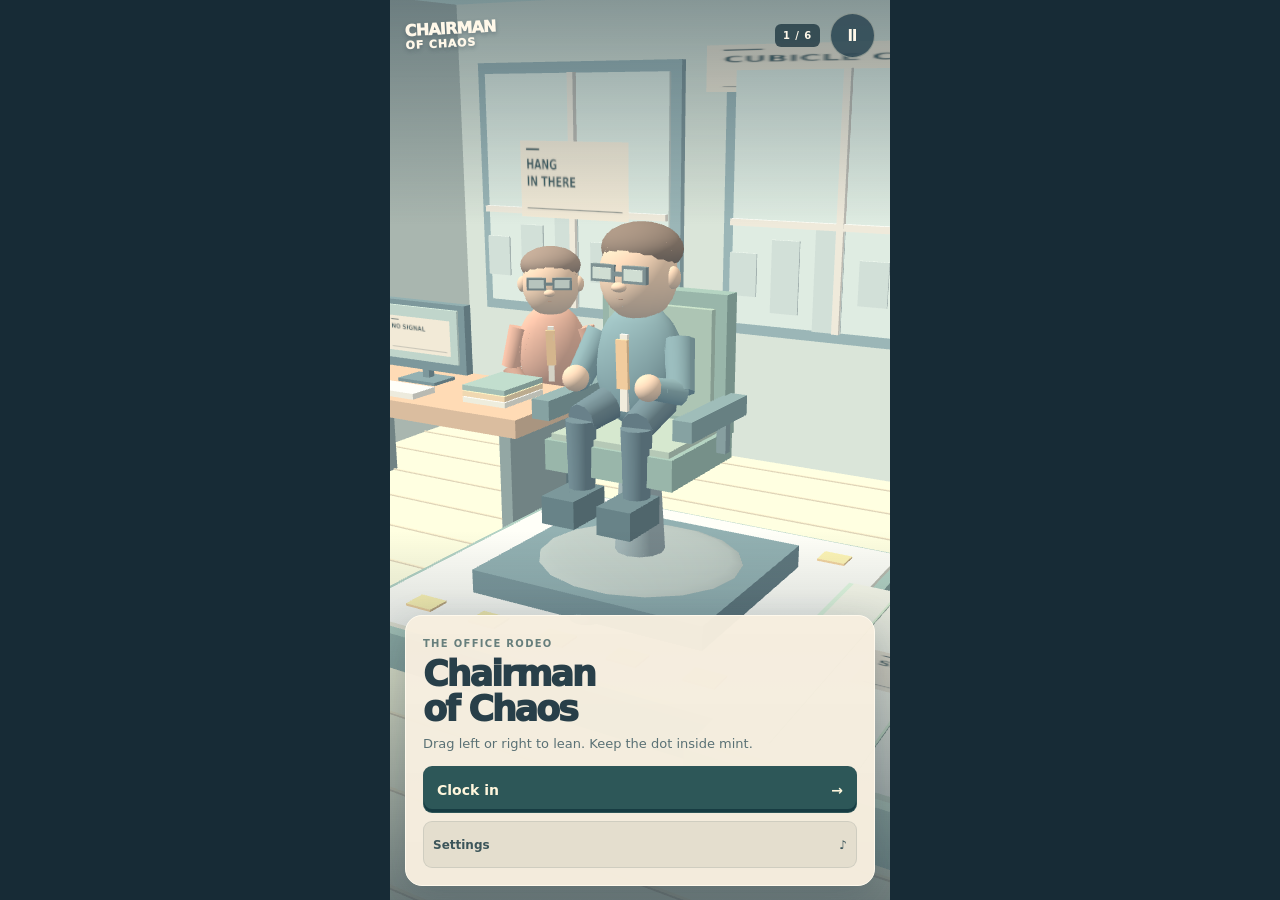
==== index.html @ 2fb4f762 "Publish Chairman of Chaos office rodeo" ====
<!doctype html>
<html lang="en"><head><meta charset="utf-8"><meta name="viewport" content="width=device-width,initial-scale=1,viewport-fit=cover"><meta name="theme-color" content="#253a47"><meta name="description" content="One finger. Six questionable office decisions. A tiny 3D office rodeo."><title>Chairman of Chaos</title><style>:root{font:15px system-ui,sans-serif;color:#fff8e9;background:#172b36;color-scheme:dark;--mint:#bbf0cc;--ink:#233b46}*{box-sizing:border-box}[hidden]{display:none!important}html,body{margin:0;height:100%;overflow:hidden;overscroll-behavior:none}button{font:inherit;cursor:pointer;color:inherit;touch-action:manipulation;-webkit-tap-highlight-color:transparent}button:focus-visible,#pad:focus-visible{outline:3px solid #fff8df;outline-offset:3px}#game{position:relative;isolation:isolate;max-width:500px;margin:auto;height:100%;height:100dvh;overflow:hidden;background:#d5cbbb;touch-action:none;--top:max(13px,env(safe-area-inset-top));--bottom:max(14px,env(safe-area-inset-bottom));--side:15px}#stage,.shade{position:absolute;inset:0}canvas{display:block;width:100%;height:100%}.shade{background:linear-gradient(#263d4a77,transparent 25%,transparent 59%,#233846aa);pointer-events:none}header{position:absolute;top:var(--top);left:var(--side);right:var(--side);display:flex;align-items:center;gap:10px;z-index:3}.brand{font-size:16px;line-height:.84;font-weight:950;letter-spacing:-.05em;transform:rotate(-3deg);text-shadow:0 2px 4px #23374655}.brand span{font-size:11px;letter-spacing:.08em}#chapter{margin-left:auto;font-size:10px;font-weight:850;letter-spacing:.09em;padding:6px 8px;background:#263e47d9;border-radius:6px}#menu{width:45px;height:45px;border:1px solid #fff8d966;border-radius:50%;background:#2d4854de;font-weight:850}
#panel{position:absolute;z-index:2;bottom:var(--bottom);left:var(--side);right:var(--side);background:#f7efdff7;border:1px solid #fff9ec;border-radius:17px;padding:17px;color:#283f49;box-shadow:0 10px 35px #2338463d;max-height:calc(100% - 77px);overflow:auto;touch-action:pan-y}#panel:empty{display:none}#panel small{font-size:10px;font-weight:900;letter-spacing:.13em;color:#677f7c;text-transform:uppercase}h1,h2{font-weight:950;letter-spacing:-.06em;font-size:35px;line-height:.98;margin:6px 0 9px}p{font-size:13px;line-height:1.4;margin:7px 0 13px;color:#5a7175}.primary,.secondary{width:100%;min-height:47px;padding:0 13px;border-radius:9px;border:1px solid #38525a1f;display:flex;justify-content:space-between;align-items:center;gap:5px;font-size:14px;font-weight:900}.primary{color:#fff6dc;background:#2d5758;box-shadow:inset 0 -3px #173c42}.secondary{background:#e4dece;color:#3c555a}.row{display:flex;gap:7px;margin-top:8px}.row>*{flex:1}.row .secondary{padding:0 9px;font-size:12px}.stars{color:#cc8c35;letter-spacing:.13em;font-size:26px;margin:6px 0}.receipt{display:flex;gap:8px;margin:11px 0}.receipt span{flex:1;padding:9px;border:1px solid #ced3c4;border-radius:8px;font-size:11px;color:#69817a}.receipt b{display:block;color:#2e5655;font-size:23px;line-height:1.1}
#hud{position:absolute;top:calc(var(--top) + 57px);left:var(--side);right:var(--side);z-index:1;text-shadow:0 1px 5px #23414e}#hud small{display:block;font-size:10px;font-weight:900;letter-spacing:.12em}#hud strong{font-size:29px;font-weight:900;letter-spacing:-.06em}.progress{margin-top:8px;height:4px;background:#ffffff4d;border-radius:5px;overflow:hidden}.progress i{display:block;width:0;height:100%;background:var(--mint)}
#controls{position:absolute;left:var(--side);right:var(--side);bottom:var(--bottom);z-index:2;color:#f0f3df;text-align:center}#controls>small{font-size:10px;color:#f1f3df;font-weight:750;display:block;margin-top:6px;letter-spacing:.025em}.balance{position:relative;background:#e7e5cd;height:13px;width:70%;margin:0 auto 15px;border-radius:10px;box-shadow:0 3px 9px #20374550}.balance .green{position:absolute;left:34%;width:32%;height:100%;background:#7bd4ad;border-left:2px solid #fff5df;border-right:2px solid #fff5df}.balance #dot{position:absolute;left:50%;top:-4px;height:21px;width:9px;border-radius:5px;background:#334c56;border:2px solid #fff7d9;transform:translateX(-50%)}.steer{display:flex;gap:7px;align-items:center}.steer>button{border:1px solid #eaf3e955;width:47px;height:57px;background:#2c4653e8;border-radius:12px;font-size:28px}#pad{position:relative;background:#263f4de8;border:1px solid #d7ecd86b;border-radius:13px;height:67px;flex:1;min-width:0;touch-action:none;overflow:hidden}#pad span{font-size:10px;font-weight:850;letter-spacing:.1em;position:absolute;left:0;right:0;top:8px;pointer-events:none;color:#dae2d1}#thumb{position:absolute;left:50%;top:29px;width:47px;height:27px;border-radius:15px;background:#bbf0cc;transform:translateX(-50%);box-shadow:0 2px 4px #152c3d88;pointer-events:none}#thumb:after{content:'↔';display:block;color:#315458;font-size:22px;font-weight:900;line-height:25px}
#toast{position:absolute;top:23%;left:50%;transform:translateX(-50%) rotate(-3deg);z-index:3;white-space:nowrap;font-size:12px;font-weight:950;letter-spacing:.03em;color:#344650;background:#ffda8d;padding:9px 13px;border-radius:5px;border-left:4px solid #b67850;box-shadow:0 5px 15px #1d3f4a33;pointer-events:none}#toast:empty{display:none}.rotate{display:none}.rotate strong{font-size:17px}
@media(max-width:350px),(max-height:650px){#panel{padding:12px}h1,h2{font-size:29px}p{margin:6px 0 10px}.primary,.secondary{min-height:44px}#pad{height:59px}#thumb{top:26px;height:24px}#pad span{top:5px;font-size:9px}}
@media(orientation:landscape) and (max-height:540px){.rotate{display:grid;place-content:center;gap:8px;text-align:center;position:absolute;inset:0;z-index:6;background:#28434c;font-size:35px}}
</style></head>
<body><main id="game" aria-label="Chairman of Chaos"><div id="stage" aria-hidden="true"></div><div class="shade"></div>
<header><div class="brand">CHAIRMAN<br><span>OF CHAOS</span></div><div id="chapter"></div><button id="menu" aria-label="Open settings">Ⅱ</button></header>
<div id="hud" hidden><div><small id="job"></small><strong id="time"></strong></div><div class="progress"><i id="progress"></i></div></div>
<div id="toast" aria-live="polite"></div><section id="panel" aria-live="polite"></section>
<div id="controls" hidden><div class="balance" aria-label="Balance meter"><span class="green"></span><i id="dot"></i></div><div class="steer"><button id="left" aria-label="Lean left">‹</button><div id="pad" role="slider" aria-label="Lean" aria-valuemin="-100" aria-valuemax="100" aria-valuenow="0" tabindex="0"><i id="thumb"></i><span>DRAG TO LEAN</span></div><button id="right" aria-label="Lean right">›</button></div><small>Keep the dot inside mint.</small></div>
<div class="rotate">↻<strong>Turn your phone upright</strong></div></main><script>/**
 * @license
 * Copyright 2010-2022 Three.js Authors
 * SPDX-License-Identifier: MIT
 */
!function(t,e){"object"==typeof exports&&"undefined"!=typeof module?e(exports):"function"==typeof define&&define.amd?define(["exports"],e):e((t="undefined"!=typeof globalThis?globalThis:t||self).THREE={})}(this,(function(t){"use strict";const e="147",i=100,n=300,r=301,s=302,a=303,o=304,l=306,c=1e3,h=1001,u=1002,d=1003,p=1004,m=1005,f=1006,g=1007,v=1008,x=1009,_=1012,y=1014,M=1015,b=1016,S=1020,w=1023,T=1026,A=1027,E=33776,C=33777,L=33778,R=33779,P=35840,I=35841,D=35842,N=35843,O=37492,z=37496,U=37808,B=37809,F=37810,k=37811,G=37812,V=37813,H=37814,W=37815,j=37816,q=37817,X=37818,Y=37819,Z=37820,J=37821,K=36492,$=2300,Q=2301,tt=2302,et=2400,it=2401,nt=2402,rt=2500,st=2501,at=3e3,ot=3001,lt="srgb",ct="srgb-linear",ht=7680,ut=35044,dt="300 es",pt=1035;class mt{addEventListener(t,e){void 0===this._listeners&&(this._listeners={});const i=this._listeners;void 0===i[t]&&(i[t]=[]),-1===i[t].indexOf(e)&&i[t].push(e)}hasEventListener(t,e){if(void 0===this._listeners)return!1;const i=this._listeners;return void 0!==i[t]&&-1!==i[t].indexOf(e)}removeEventListener(t,e){if(void 0===this._listeners)return;const i=this._listeners[t];if(void 0!==i){const t=i.indexOf(e);-1!==t&&i.splice(t,1)}}dispatchEvent(t){if(void 0===this._listeners)return;const e=this._listeners[t.type];if(void 0!==e){t.target=this;const i=e.slice(0);for(let e=0,n=i.length;e<n;e++)i[e].call(this,t);t.target=null}}}const ft=["00","01","02","03","04","05","06","07","08","09","0a","0b","0c","0d","0e","0f","10","11","12","13","14","15","16","17","18","19","1a","1b","1c","1d","1e","1f","20","21","22","23","24","25","26","27","28","29","2a","2b","2c","2d","2e","2f","30","31","32","33","34","35","36","37","38","39","3a","3b","3c","3d","3e","3f","40","41","42","43","44","45","46","47","48","49","4a","4b","4c","4d","4e","4f","50","51","52","53","54","55","56","57","58","59","5a","5b","5c","5d","5e","5f","60","61","62","63","64","65","66","67","68","69","6a","6b","6c","6d","6e","6f","70","71","72","73","74","75","76","77","78","79","7a","7b","7c","7d","7e","7f","80","81","82","83","84","85","86","87","88","89","8a","8b","8c","8d","8e","8f","90","91","92","93","94","95","96","97","98","99","9a","9b","9c","9d","9e","9f","a0","a1","a2","a3","a4","a5","a6","a7","a8","a9","aa","ab","ac","ad","ae","af","b0","b1","b2","b3","b4","b5","b6","b7","b8","b9","ba","bb","bc","bd","be","bf","c0","c1","c2","c3","c4","c5","c6","c7","c8","c9","ca","cb","cc","cd","ce","cf","d0","d1","d2","d3","d4","d5","d6","d7","d8","d9","da","db","dc","dd","de","df","e0","e1","e2","e3","e4","e5","e6","e7","e8","e9","ea","eb","ec","ed","ee","ef","f0","f1","f2","f3","f4","f5","f6","f7","f8","f9","fa","fb","fc","fd","fe","ff"];let gt=1234567;const vt=Math.PI/180,xt=180/Math.PI;function _t(){const t=4294967295*Math.random()|0,e=4294967295*Math.random()|0,i=4294967295*Math.random()|0,n=4294967295*Math.random()|0;return(ft[255&t]+ft[t>>8&255]+ft[t>>16&255]+ft[t>>24&255]+"-"+ft[255&e]+ft[e>>8&255]+"-"+ft[e>>16&15|64]+ft[e>>24&255]+"-"+ft[63&i|128]+ft[i>>8&255]+"-"+ft[i>>16&255]+ft[i>>24&255]+ft[255&n]+ft[n>>8&255]+ft[n>>16&255]+ft[n>>24&255]).toLowerCase()}function yt(t,e,i){return Math.max(e,Math.min(i,t))}function Mt(t,e){return(t%e+e)%e}function bt(t,e,i){return(1-i)*t+i*e}function St(t){return 0==(t&t-1)&&0!==t}function wt(t){return Math.pow(2,Math.ceil(Math.log(t)/Math.LN2))}function Tt(t){return Math.pow(2,Math.floor(Math.log(t)/Math.LN2))}function At(t,e){switch(e.constructor){case Float32Array:return t;case Uint16Array:return t/65535;case Uint8Array:return t/255;case Int16Array:return Math.max(t/32767,-1);case Int8Array:return Math.max(t/127,-1);default:throw new Error("Invalid component type.")}}function Et(t,e){switch(e.constructor){case Float32Array:return t;case Uint16Array:return Math.round(65535*t);case Uint8Array:return Math.round(255*t);case Int16Array:return Math.round(32767*t);case Int8Array:return Math.round(127*t);default:throw new Error("Invalid component type.")}}var Ct=Object.freeze({__proto__:null,DEG2RAD:vt,RAD2DEG:xt,generateUUID:_t,clamp:yt,euclideanModulo:Mt,mapLinear:function(t,e,i,n,r){return n+(t-e)*(r-n)/(i-e)},inverseLerp:function(t,e,i){return t!==e?(i-t)/(e-t):0},lerp:bt,damp:function(t,e,i,n){return bt(t,e,1-Math.exp(-i*n))},pingpong:function(t,e=1){return e-Math.abs(Mt(t,2*e)-e)},smoothstep:function(t,e,i){return t<=e?0:t>=i?1:(t=(t-e)/(i-e))*t*(3-2*t)},smootherstep:function(t,e,i){return t<=e?0:t>=i?1:(t=(t-e)/(i-e))*t*t*(t*(6*t-15)+10)},randInt:function(t,e){return t+Math.floor(Math.random()*(e-t+1))},randFloat:function(t,e){return t+Math.random()*(e-t)},randFloatSpread:function(t){return t*(.5-Math.random())},seededRandom:function(t){void 0!==t&&(gt=t);let e=gt+=1831565813;return e=Math.imul(e^e>>>15,1|e),e^=e+Math.imul(e^e>>>7,61|e),((e^e>>>14)>>>0)/4294967296},degToRad:function(t){return t*vt},radToDeg:function(t){return t*xt},isPowerOfTwo:St,ceilPowerOfTwo:wt,floorPowerOfTwo:Tt,setQuaternionFromProperEuler:function(t,e,i,n,r){const s=Math.cos,a=Math.sin,o=s(i/2),l=a(i/2),c=s((e+n)/2),h=a((e+n)/2),u=s((e-n)/2),d=a((e-n)/2),p=s((n-e)/2),m=a((n-e)/2);switch(r){case"XYX":t.set(o*h,l*u,l*d,o*c);break;case"YZY":t.set(l*d,o*h,l*u,o*c);break;case"ZXZ":t.set(l*u,l*d,o*h,o*c);break;case"XZX":t.set(o*h,l*m,l*p,o*c);break;case"YXY":t.set(l*p,o*h,l*m,o*c);break;case"ZYZ":t.set(l*m,l*p,o*h,o*c);break;default:console.warn("THREE.MathUtils: .setQuaternionFromProperEuler() encountered an unknown order: "+r)}},normalize:Et,denormalize:At});class Lt{constructor(t=0,e=0){Lt.prototype.isVector2=!0,this.x=t,this.y=e}get width(){return this.x}set width(t){this.x=t}get height(){return this.y}set height(t){this.y=t}set(t,e){return this.x=t,this.y=e,this}setScalar(t){return this.x=t,this.y=t,this}setX(t){return this.x=t,this}setY(t){return this.y=t,this}setComponent(t,e){switch(t){case 0:this.x=e;break;case 1:this.y=e;break;default:throw new Error("index is out of range: "+t)}return this}getComponent(t){switch(t){case 0:return this.x;case 1:return this.y;default:throw new Error("index is out of range: "+t)}}clone(){return new this.constructor(this.x,this.y)}copy(t){return this.x=t.x,this.y=t.y,this}add(t){return this.x+=t.x,this.y+=t.y,this}addScalar(t){return this.x+=t,this.y+=t,this}addVectors(t,e){return this.x=t.x+e.x,this.y=t.y+e.y,this}addScaledVector(t,e){return this.x+=t.x*e,this.y+=t.y*e,this}sub(t){return this.x-=t.x,this.y-=t.y,this}subScalar(t){return this.x-=t,this.y-=t,this}subVectors(t,e){return this.x=t.x-e.x,this.y=t.y-e.y,this}multiply(t){return this.x*=t.x,this.y*=t.y,this}multiplyScalar(t){return this.x*=t,this.y*=t,this}divide(t){return this.x/=t.x,this.y/=t.y,this}divideScalar(t){return this.multiplyScalar(1/t)}applyMatrix3(t){const e=this.x,i=this.y,n=t.elements;return this.x=n[0]*e+n[3]*i+n[6],this.y=n[1]*e+n[4]*i+n[7],this}min(t){return this.x=Math.min(this.x,t.x),this.y=Math.min(this.y,t.y),this}max(t){return this.x=Math.max(this.x,t.x),this.y=Math.max(this.y,t.y),this}clamp(t,e){return this.x=Math.max(t.x,Math.min(e.x,this.x)),this.y=Math.max(t.y,Math.min(e.y,this.y)),this}clampScalar(t,e){return this.x=Math.max(t,Math.min(e,this.x)),this.y=Math.max(t,Math.min(e,this.y)),this}clampLength(t,e){const i=this.length();return this.divideScalar(i||1).multiplyScalar(Math.max(t,Math.min(e,i)))}floor(){return this.x=Math.floor(this.x),this.y=Math.floor(this.y),this}ceil(){return this.x=Math.ceil(this.x),this.y=Math.ceil(this.y),this}round(){return this.x=Math.round(this.x),this.y=Math.round(this.y),this}roundToZero(){return this.x=this.x<0?Math.ceil(this.x):Math.floor(this.x),this.y=this.y<0?Math.ceil(this.y):Math.floor(this.y),this}negate(){return this.x=-this.x,this.y=-this.y,this}dot(t){return this.x*t.x+this.y*t.y}cross(t){return this.x*t.y-this.y*t.x}lengthSq(){return this.x*this.x+this.y*this.y}length(){return Math.sqrt(this.x*this.x+this.y*this.y)}manhattanLength(){return Math.abs(this.x)+Math.abs(this.y)}normalize(){return this.divideScalar(this.length()||1)}angle(){return Math.atan2(-this.y,-this.x)+Math.PI}distanceTo(t){return Math.sqrt(this.distanceToSquared(t))}distanceToSquared(t){const e=this.x-t.x,i=this.y-t.y;return e*e+i*i}manhattanDistanceTo(t){return Math.abs(this.x-t.x)+Math.abs(this.y-t.y)}setLength(t){return this.normalize().multiplyScalar(t)}lerp(t,e){return this.x+=(t.x-this.x)*e,this.y+=(t.y-this.y)*e,this}lerpVectors(t,e,i){return this.x=t.x+(e.x-t.x)*i,this.y=t.y+(e.y-t.y)*i,this}equals(t){return t.x===this.x&&t.y===this.y}fromArray(t,e=0){return this.x=t[e],this.y=t[e+1],this}toArray(t=[],e=0){return t[e]=this.x,t[e+1]=this.y,t}fromBufferAttribute(t,e){return this.x=t.getX(e),this.y=t.getY(e),this}rotateAround(t,e){const i=Math.cos(e),n=Math.sin(e),r=this.x-t.x,s=this.y-t.y;return this.x=r*i-s*n+t.x,this.y=r*n+s*i+t.y,this}random(){return this.x=Math.random(),this.y=Math.random(),this}*[Symbol.iterator](){yield this.x,yield this.y}}class Rt{constructor(){Rt.prototype.isMatrix3=!0,this.elements=[1,0,0,0,1,0,0,0,1]}set(t,e,i,n,r,s,a,o,l){const c=this.elements;return c[0]=t,c[1]=n,c[2]=a,c[3]=e,c[4]=r,c[5]=o,c[6]=i,c[7]=s,c[8]=l,this}identity(){return this.set(1,0,0,0,1,0,0,0,1),this}copy(t){const e=this.elements,i=t.elements;return e[0]=i[0],e[1]=i[1],e[2]=i[2],e[3]=i[3],e[4]=i[4],e[5]=i[5],e[6]=i[6],e[7]=i[7],e[8]=i[8],this}extractBasis(t,e,i){return t.setFromMatrix3Column(this,0),e.setFromMatrix3Column(this,1),i.setFromMatrix3Column(this,2),this}setFromMatrix4(t){const e=t.elements;return this.set(e[0],e[4],e[8],e[1],e[5],e[9],e[2],e[6],e[10]),this}multiply(t){return this.multiplyMatrices(this,t)}premultiply(t){return this.multiplyMatrices(t,this)}multiplyMatrices(t,e){const i=t.elements,n=e.elements,r=this.elements,s=i[0],a=i[3],o=i[6],l=i[1],c=i[4],h=i[7],u=i[2],d=i[5],p=i[8],m=n[0],f=n[3],g=n[6],v=n[1],x=n[4],_=n[7],y=n[2],M=n[5],b=n[8];return r[0]=s*m+a*v+o*y,r[3]=s*f+a*x+o*M,r[6]=s*g+a*_+o*b,r[1]=l*m+c*v+h*y,r[4]=l*f+c*x+h*M,r[7]=l*g+c*_+h*b,r[2]=u*m+d*v+p*y,r[5]=u*f+d*x+p*M,r[8]=u*g+d*_+p*b,this}multiplyScalar(t){const e=this.elements;return e[0]*=t,e[3]*=t,e[6]*=t,e[1]*=t,e[4]*=t,e[7]*=t,e[2]*=t,e[5]*=t,e[8]*=t,this}determinant(){const t=this.elements,e=t[0],i=t[1],n=t[2],r=t[3],s=t[4],a=t[5],o=t[6],l=t[7],c=t[8];return e*s*c-e*a*l-i*r*c+i*a*o+n*r*l-n*s*o}invert(){const t=this.elements,e=t[0],i=t[1],n=t[2],r=t[3],s=t[4],a=t[5],o=t[6],l=t[7],c=t[8],h=c*s-a*l,u=a*o-c*r,d=l*r-s*o,p=e*h+i*u+n*d;if(0===p)return this.set(0,0,0,0,0,0,0,0,0);const m=1/p;return t[0]=h*m,t[1]=(n*l-c*i)*m,t[2]=(a*i-n*s)*m,t[3]=u*m,t[4]=(c*e-n*o)*m,t[5]=(n*r-a*e)*m,t[6]=d*m,t[7]=(i*o-l*e)*m,t[8]=(s*e-i*r)*m,this}transpose(){let t;const e=this.elements;return t=e[1],e[1]=e[3],e[3]=t,t=e[2],e[2]=e[6],e[6]=t,t=e[5],e[5]=e[7],e[7]=t,this}getNormalMatrix(t){return this.setFromMatrix4(t).invert().transpose()}transposeIntoArray(t){const e=this.elements;return t[0]=e[0],t[1]=e[3],t[2]=e[6],t[3]=e[1],t[4]=e[4],t[5]=e[7],t[6]=e[2],t[7]=e[5],t[8]=e[8],this}setUvTransform(t,e,i,n,r,s,a){const o=Math.cos(r),l=Math.sin(r);return this.set(i*o,i*l,-i*(o*s+l*a)+s+t,-n*l,n*o,-n*(-l*s+o*a)+a+e,0,0,1),this}scale(t,e){return this.premultiply(Pt.makeScale(t,e)),this}rotate(t){return this.premultiply(Pt.makeRotation(-t)),this}translate(t,e){return this.premultiply(Pt.makeTranslation(t,e)),this}makeTranslation(t,e){return this.set(1,0,t,0,1,e,0,0,1),this}makeRotation(t){const e=Math.cos(t),i=Math.sin(t);return this.set(e,-i,0,i,e,0,0,0,1),this}makeScale(t,e){return this.set(t,0,0,0,e,0,0,0,1),this}equals(t){const e=this.elements,i=t.elements;for(let t=0;t<9;t++)if(e[t]!==i[t])return!1;return!0}fromArray(t,e=0){for(let i=0;i<9;i++)this.elements[i]=t[i+e];return this}toArray(t=[],e=0){const i=this.elements;return t[e]=i[0],t[e+1]=i[1],t[e+2]=i[2],t[e+3]=i[3],t[e+4]=i[4],t[e+5]=i[5],t[e+6]=i[6],t[e+7]=i[7],t[e+8]=i[8],t}clone(){return(new this.constructor).fromArray(this.elements)}}const Pt=new Rt;function It(t){for(let e=t.length-1;e>=0;--e)if(t[e]>=65535)return!0;return!1}const Dt={Int8Array:Int8Array,Uint8Array:Uint8Array,Uint8ClampedArray:Uint8ClampedArray,Int16Array:Int16Array,Uint16Array:Uint16Array,Int32Array:Int32Array,Uint32Array:Uint32Array,Float32Array:Float32Array,Float64Array:Float64Array};function Nt(t,e){return new Dt[t](e)}function Ot(t){return document.createElementNS("http://www.w3.org/1999/xhtml",t)}function zt(t){return t<.04045?.0773993808*t:Math.pow(.9478672986*t+.0521327014,2.4)}function Ut(t){return t<.0031308?12.92*t:1.055*Math.pow(t,.41666)-.055}const Bt={[lt]:{[ct]:zt},[ct]:{[lt]:Ut}},Ft={legacyMode:!0,get workingColorSpace(){return ct},set workingColorSpace(t){console.warn("THREE.ColorManagement: .workingColorSpace is readonly.")},convert:function(t,e,i){if(this.legacyMode||e===i||!e||!i)return t;if(Bt[e]&&void 0!==Bt[e][i]){const n=Bt[e][i];return t.r=n(t.r),t.g=n(t.g),t.b=n(t.b),t}throw new Error("Unsupported color space conversion.")},fromWorkingColorSpace:function(t,e){return this.convert(t,this.workingColorSpace,e)},toWorkingColorSpace:function(t,e){return this.convert(t,e,this.workingColorSpace)}},kt={aliceblue:15792383,antiquewhite:16444375,aqua:65535,aquamarine:8388564,azure:15794175,beige:16119260,bisque:16770244,black:0,blanchedalmond:16772045,blue:255,blueviolet:9055202,brown:10824234,burlywood:14596231,cadetblue:6266528,chartreuse:8388352,chocolate:13789470,coral:16744272,cornflowerblue:6591981,cornsilk:16775388,crimson:14423100,cyan:65535,darkblue:139,darkcyan:35723,darkgoldenrod:12092939,darkgray:11119017,darkgreen:25600,darkgrey:11119017,darkkhaki:12433259,darkmagenta:9109643,darkolivegreen:5597999,darkorange:16747520,darkorchid:10040012,darkred:9109504,darksalmon:15308410,darkseagreen:9419919,darkslateblue:4734347,darkslategray:3100495,darkslategrey:3100495,darkturquoise:52945,darkviolet:9699539,deeppink:16716947,deepskyblue:49151,dimgray:6908265,dimgrey:6908265,dodgerblue:2003199,firebrick:11674146,floralwhite:16775920,forestgreen:2263842,fuchsia:16711935,gainsboro:14474460,ghostwhite:16316671,gold:16766720,goldenrod:14329120,gray:8421504,green:32768,greenyellow:11403055,grey:8421504,honeydew:15794160,hotpink:16738740,indianred:13458524,indigo:4915330,ivory:16777200,khaki:15787660,lavender:15132410,lavenderblush:16773365,lawngreen:8190976,lemonchiffon:16775885,lightblue:11393254,lightcoral:15761536,lightcyan:14745599,lightgoldenrodyellow:16448210,lightgray:13882323,lightgreen:9498256,lightgrey:13882323,lightpink:16758465,lightsalmon:16752762,lightseagreen:2142890,lightskyblue:8900346,lightslategray:7833753,lightslategrey:7833753,lightsteelblue:11584734,lightyellow:16777184,lime:65280,limegreen:3329330,linen:16445670,magenta:16711935,maroon:8388608,mediumaquamarine:6737322,mediumblue:205,mediumorchid:12211667,mediumpurple:9662683,mediumseagreen:3978097,mediumslateblue:8087790,mediumspringgreen:64154,mediumturquoise:4772300,mediumvioletred:13047173,midnightblue:1644912,mintcream:16121850,mistyrose:16770273,moccasin:16770229,navajowhite:16768685,navy:128,oldlace:16643558,olive:8421376,olivedrab:7048739,orange:16753920,orangered:16729344,orchid:14315734,palegoldenrod:15657130,palegreen:10025880,paleturquoise:11529966,palevioletred:14381203,papayawhip:16773077,peachpuff:16767673,peru:13468991,pink:16761035,plum:14524637,powderblue:11591910,purple:8388736,rebeccapurple:6697881,red:16711680,rosybrown:12357519,royalblue:4286945,saddlebrown:9127187,salmon:16416882,sandybrown:16032864,seagreen:3050327,seashell:16774638,sienna:10506797,silver:12632256,skyblue:8900331,slateblue:6970061,slategray:7372944,slategrey:7372944,snow:16775930,springgreen:65407,steelblue:4620980,tan:13808780,teal:32896,thistle:14204888,tomato:16737095,turquoise:4251856,violet:15631086,wheat:16113331,white:16777215,whitesmoke:16119285,yellow:16776960,yellowgreen:10145074},Gt={r:0,g:0,b:0},Vt={h:0,s:0,l:0},Ht={h:0,s:0,l:0};function Wt(t,e,i){return i<0&&(i+=1),i>1&&(i-=1),i<1/6?t+6*(e-t)*i:i<.5?e:i<2/3?t+6*(e-t)*(2/3-i):t}function jt(t,e){return e.r=t.r,e.g=t.g,e.b=t.b,e}class qt{constructor(t,e,i){return this.isColor=!0,this.r=1,this.g=1,this.b=1,void 0===e&&void 0===i?this.set(t):this.setRGB(t,e,i)}set(t){return t&&t.isColor?this.copy(t):"number"==typeof t?this.setHex(t):"string"==typeof t&&this.setStyle(t),this}setScalar(t){return this.r=t,this.g=t,this.b=t,this}setHex(t,e="srgb"){return t=Math.floor(t),this.r=(t>>16&255)/255,this.g=(t>>8&255)/255,this.b=(255&t)/255,Ft.toWorkingColorSpace(this,e),this}setRGB(t,e,i,n=Ft.workingColorSpace){return this.r=t,this.g=e,this.b=i,Ft.toWorkingColorSpace(this,n),this}setHSL(t,e,i,n=Ft.workingColorSpace){if(t=Mt(t,1),e=yt(e,0,1),i=yt(i,0,1),0===e)this.r=this.g=this.b=i;else{const n=i<=.5?i*(1+e):i+e-i*e,r=2*i-n;this.r=Wt(r,n,t+1/3),this.g=Wt(r,n,t),this.b=Wt(r,n,t-1/3)}return Ft.toWorkingColorSpace(this,n),this}setStyle(t,e="srgb"){function i(e){void 0!==e&&parseFloat(e)<1&&console.warn("THREE.Color: Alpha component of "+t+" will be ignored.")}let n;if(n=/^((?:rgb|hsl)a?)\(([^\)]*)\)/.exec(t)){let t;const r=n[1],s=n[2];switch(r){case"rgb":case"rgba":if(t=/^\s*(\d+)\s*,\s*(\d+)\s*,\s*(\d+)\s*(?:,\s*(\d*\.?\d+)\s*)?$/.exec(s))return this.r=Math.min(255,parseInt(t[1],10))/255,this.g=Math.min(255,parseInt(t[2],10))/255,this.b=Math.min(255,parseInt(t[3],10))/255,Ft.toWorkingColorSpace(this,e),i(t[4]),this;if(t=/^\s*(\d+)\%\s*,\s*(\d+)\%\s*,\s*(\d+)\%\s*(?:,\s*(\d*\.?\d+)\s*)?$/.exec(s))return this.r=Math.min(100,parseInt(t[1],10))/100,this.g=Math.min(100,parseInt(t[2],10))/100,this.b=Math.min(100,parseInt(t[3],10))/100,Ft.toWorkingColorSpace(this,e),i(t[4]),this;break;case"hsl":case"hsla":if(t=/^\s*(\d*\.?\d+)\s*,\s*(\d*\.?\d+)\%\s*,\s*(\d*\.?\d+)\%\s*(?:,\s*(\d*\.?\d+)\s*)?$/.exec(s)){const n=parseFloat(t[1])/360,r=parseFloat(t[2])/100,s=parseFloat(t[3])/100;return i(t[4]),this.setHSL(n,r,s,e)}}}else if(n=/^\#([A-Fa-f\d]+)$/.exec(t)){const t=n[1],i=t.length;if(3===i)return this.r=parseInt(t.charAt(0)+t.charAt(0),16)/255,this.g=parseInt(t.charAt(1)+t.charAt(1),16)/255,this.b=parseInt(t.charAt(2)+t.charAt(2),16)/255,Ft.toWorkingColorSpace(this,e),this;if(6===i)return this.r=parseInt(t.charAt(0)+t.charAt(1),16)/255,this.g=parseInt(t.charAt(2)+t.charAt(3),16)/255,this.b=parseInt(t.charAt(4)+t.charAt(5),16)/255,Ft.toWorkingColorSpace(this,e),this}return t&&t.length>0?this.setColorName(t,e):this}setColorName(t,e="srgb"){const i=kt[t.toLowerCase()];return void 0!==i?this.setHex(i,e):console.warn("THREE.Color: Unknown color "+t),this}clone(){return new this.constructor(this.r,this.g,this.b)}copy(t){return this.r=t.r,this.g=t.g,this.b=t.b,this}copySRGBToLinear(t){return this.r=zt(t.r),this.g=zt(t.g),this.b=zt(t.b),this}copyLinearToSRGB(t){return this.r=Ut(t.r),this.g=Ut(t.g),this.b=Ut(t.b),this}convertSRGBToLinear(){return this.copySRGBToLinear(this),this}convertLinearToSRGB(){return this.copyLinearToSRGB(this),this}getHex(t="srgb"){return Ft.fromWorkingColorSpace(jt(this,Gt),t),yt(255*Gt.r,0,255)<<16^yt(255*Gt.g,0,255)<<8^yt(255*Gt.b,0,255)<<0}getHexString(t="srgb"){return("000000"+this.getHex(t).toString(16)).slice(-6)}getHSL(t,e=Ft.workingColorSpace){Ft.fromWorkingColorSpace(jt(this,Gt),e);const i=Gt.r,n=Gt.g,r=Gt.b,s=Math.max(i,n,r),a=Math.min(i,n,r);let o,l;const c=(a+s)/2;if(a===s)o=0,l=0;else{const t=s-a;switch(l=c<=.5?t/(s+a):t/(2-s-a),s){case i:o=(n-r)/t+(n<r?6:0);break;case n:o=(r-i)/t+2;break;case r:o=(i-n)/t+4}o/=6}return t.h=o,t.s=l,t.l=c,t}getRGB(t,e=Ft.workingColorSpace){return Ft.fromWorkingColorSpace(jt(this,Gt),e),t.r=Gt.r,t.g=Gt.g,t.b=Gt.b,t}getStyle(t="srgb"){return Ft.fromWorkingColorSpace(jt(this,Gt),t),t!==lt?`color(${t} ${Gt.r} ${Gt.g} ${Gt.b})`:`rgb(${255*Gt.r|0},${255*Gt.g|0},${255*Gt.b|0})`}offsetHSL(t,e,i){return this.getHSL(Vt),Vt.h+=t,Vt.s+=e,Vt.l+=i,this.setHSL(Vt.h,Vt.s,Vt.l),this}add(t){return this.r+=t.r,this.g+=t.g,this.b+=t.b,this}addColors(t,e){return this.r=t.r+e.r,this.g=t.g+e.g,this.b=t.b+e.b,this}addScalar(t){return this.r+=t,this.g+=t,this.b+=t,this}sub(t){return this.r=Math.max(0,this.r-t.r),this.g=Math.max(0,this.g-t.g),this.b=Math.max(0,this.b-t.b),this}multiply(t){return this.r*=t.r,this.g*=t.g,this.b*=t.b,this}multiplyScalar(t){return this.r*=t,this.g*=t,this.b*=t,this}lerp(t,e){return this.r+=(t.r-this.r)*e,this.g+=(t.g-this.g)*e,this.b+=(t.b-this.b)*e,this}lerpColors(t,e,i){return this.r=t.r+(e.r-t.r)*i,this.g=t.g+(e.g-t.g)*i,this.b=t.b+(e.b-t.b)*i,this}lerpHSL(t,e){this.getHSL(Vt),t.getHSL(Ht);const i=bt(Vt.h,Ht.h,e),n=bt(Vt.s,Ht.s,e),r=bt(Vt.l,Ht.l,e);return this.setHSL(i,n,r),this}equals(t){return t.r===this.r&&t.g===this.g&&t.b===this.b}fromArray(t,e=0){return this.r=t[e],this.g=t[e+1],this.b=t[e+2],this}toArray(t=[],e=0){return t[e]=this.r,t[e+1]=this.g,t[e+2]=this.b,t}fromBufferAttribute(t,e){return this.r=t.getX(e),this.g=t.getY(e),this.b=t.getZ(e),this}toJSON(){return this.getHex()}*[Symbol.iterator](){yield this.r,yield this.g,yield this.b}}let Xt;qt.NAMES=kt;class Yt{static getDataURL(t){if(/^data:/i.test(t.src))return t.src;if("undefined"==typeof HTMLCanvasElement)return t.src;let e;if(t instanceof HTMLCanvasElement)e=t;else{void 0===Xt&&(Xt=Ot("canvas")),Xt.width=t.width,Xt.height=t.height;const i=Xt.getContext("2d");t instanceof ImageData?i.putImageData(t,0,0):i.drawImage(t,0,0,t.width,t.height),e=Xt}return e.width>2048||e.height>2048?(console.warn("THREE.ImageUtils.getDataURL: Image converted to jpg for performance reasons",t),e.toDataURL("image/jpeg",.6)):e.toDataURL("image/png")}static sRGBToLinear(t){if("undefined"!=typeof HTMLImageElement&&t instanceof HTMLImageElement||"undefined"!=typeof HTMLCanvasElement&&t instanceof HTMLCanvasElement||"undefined"!=typeof ImageBitmap&&t instanceof ImageBitmap){const e=Ot("canvas");e.width=t.width,e.height=t.height;const i=e.getContext("2d");i.drawImage(t,0,0,t.width,t.height);const n=i.getImageData(0,0,t.width,t.height),r=n.data;for(let t=0;t<r.length;t++)r[t]=255*zt(r[t]/255);return i.putImageData(n,0,0),e}if(t.data){const e=t.data.slice(0);for(let t=0;t<e.length;t++)e instanceof Uint8Array||e instanceof Uint8ClampedArray?e[t]=Math.floor(255*zt(e[t]/255)):e[t]=zt(e[t]);return{data:e,width:t.width,height:t.height}}return console.warn("THREE.ImageUtils.sRGBToLinear(): Unsupported image type. No color space conversion applied."),t}}class Zt{constructor(t=null){this.isSource=!0,this.uuid=_t(),this.data=t,this.version=0}set needsUpdate(t){!0===t&&this.version++}toJSON(t){const e=void 0===t||"string"==typeof t;if(!e&&void 0!==t.images[this.uuid])return t.images[this.uuid];const i={uuid:this.uuid,url:""},n=this.data;if(null!==n){let t;if(Array.isArray(n)){t=[];for(let e=0,i=n.length;e<i;e++)n[e].isDataTexture?t.push(Jt(n[e].image)):t.push(Jt(n[e]))}else t=Jt(n);i.url=t}return e||(t.images[this.uuid]=i),i}}function Jt(t){return"undefined"!=typeof HTMLImageElement&&t instanceof HTMLImageElement||"undefined"!=typeof HTMLCanvasElement&&t instanceof HTMLCanvasElement||"undefined"!=typeof ImageBitmap&&t instanceof ImageBitmap?Yt.getDataURL(t):t.data?{data:Array.from(t.data),width:t.width,height:t.height,type:t.data.constructor.name}:(console.warn("THREE.Texture: Unable to serialize Texture."),{})}let Kt=0;class $t extends mt{constructor(t=$t.DEFAULT_IMAGE,e=$t.DEFAULT_MAPPING,i=1001,n=1001,r=1006,s=1008,a=1023,o=1009,l=$t.DEFAULT_ANISOTROPY,c=3e3){super(),this.isTexture=!0,Object.defineProperty(this,"id",{value:Kt++}),this.uuid=_t(),this.name="",this.source=new Zt(t),this.mipmaps=[],this.mapping=e,this.wrapS=i,this.wrapT=n,this.magFilter=r,this.minFilter=s,this.anisotropy=l,this.format=a,this.internalFormat=null,this.type=o,this.offset=new Lt(0,0),this.repeat=new Lt(1,1),this.center=new Lt(0,0),this.rotation=0,this.matrixAutoUpdate=!0,this.matrix=new Rt,this.generateMipmaps=!0,this.premultiplyAlpha=!1,this.flipY=!0,this.unpackAlignment=4,this.encoding=c,this.userData={},this.version=0,this.onUpdate=null,this.isRenderTargetTexture=!1,this.needsPMREMUpdate=!1}get image(){return this.source.data}set image(t){this.source.data=t}updateMatrix(){this.matrix.setUvTransform(this.offset.x,this.offset.y,this.repeat.x,this.repeat.y,this.rotation,this.center.x,this.center.y)}clone(){return(new this.constructor).copy(this)}copy(t){return this.name=t.name,this.source=t.source,this.mipmaps=t.mipmaps.slice(0),this.mapping=t.mapping,this.wrapS=t.wrapS,this.wrapT=t.wrapT,this.magFilter=t.magFilter,this.minFilter=t.minFilter,this.anisotropy=t.anisotropy,this.format=t.format,this.internalFormat=t.internalFormat,this.type=t.type,this.offset.copy(t.offset),this.repeat.copy(t.repeat),this.center.copy(t.center),this.rotation=t.rotation,this.matrixAutoUpdate=t.matrixAutoUpdate,this.matrix.copy(t.matrix),this.generateMipmaps=t.generateMipmaps,this.premultiplyAlpha=t.premultiplyAlpha,this.flipY=t.flipY,this.unpackAlignment=t.unpackAlignment,this.encoding=t.encoding,this.userData=JSON.parse(JSON.stringify(t.userData)),this.needsUpdate=!0,this}toJSON(t){const e=void 0===t||"string"==typeof t;if(!e&&void 0!==t.textures[this.uuid])return t.textures[this.uuid];const i={metadata:{version:4.5,type:"Texture",generator:"Texture.toJSON"},uuid:this.uuid,name:this.name,image:this.source.toJSON(t).uuid,mapping:this.mapping,repeat:[this.repeat.x,this.repeat.y],offset:[this.offset.x,this.offset.y],center:[this.center.x,this.center.y],rotation:this.rotation,wrap:[this.wrapS,this.wrapT],format:this.format,type:this.type,encoding:this.encoding,minFilter:this.minFilter,magFilter:this.magFilter,anisotropy:this.anisotropy,flipY:this.flipY,premultiplyAlpha:this.premultiplyAlpha,unpackAlignment:this.unpackAlignment};return"{}"!==JSON.stringify(this.userData)&&(i.userData=this.userData),e||(t.textures[this.uuid]=i),i}dispose(){this.dispatchEvent({type:"dispose"})}transformUv(t){if(this.mapping!==n)return t;if(t.applyMatrix3(this.matrix),t.x<0||t.x>1)switch(this.wrapS){case c:t.x=t.x-Math.floor(t.x);break;case h:t.x=t.x<0?0:1;break;case u:1===Math.abs(Math.floor(t.x)%2)?t.x=Math.ceil(t.x)-t.x:t.x=t.x-Math.floor(t.x)}if(t.y<0||t.y>1)switch(this.wrapT){case c:t.y=t.y-Math.floor(t.y);break;case h:t.y=t.y<0?0:1;break;case u:1===Math.abs(Math.floor(t.y)%2)?t.y=Math.ceil(t.y)-t.y:t.y=t.y-Math.floor(t.y)}return this.flipY&&(t.y=1-t.y),t}set needsUpdate(t){!0===t&&(this.version++,this.source.needsUpdate=!0)}}$t.DEFAULT_IMAGE=null,$t.DEFAULT_MAPPING=n,$t.DEFAULT_ANISOTROPY=1;class Qt{constructor(t=0,e=0,i=0,n=1){Qt.prototype.isVector4=!0,this.x=t,this.y=e,this.z=i,this.w=n}get width(){return this.z}set width(t){this.z=t}get height(){return this.w}set height(t){this.w=t}set(t,e,i,n){return this.x=t,this.y=e,this.z=i,this.w=n,this}setScalar(t){return this.x=t,this.y=t,this.z=t,this.w=t,this}setX(t){return this.x=t,this}setY(t){return this.y=t,this}setZ(t){return this.z=t,this}setW(t){return this.w=t,this}setComponent(t,e){switch(t){case 0:this.x=e;break;case 1:this.y=e;break;case 2:this.z=e;break;case 3:this.w=e;break;default:throw new Error("index is out of range: "+t)}return this}getComponent(t){switch(t){case 0:return this.x;case 1:return this.y;case 2:return this.z;case 3:return this.w;default:throw new Error("index is out of range: "+t)}}clone(){return new this.constructor(this.x,this.y,this.z,this.w)}copy(t){return this.x=t.x,this.y=t.y,this.z=t.z,this.w=void 0!==t.w?t.w:1,this}add(t){return this.x+=t.x,this.y+=t.y,this.z+=t.z,this.w+=t.w,this}addScalar(t){return this.x+=t,this.y+=t,this.z+=t,this.w+=t,this}addVectors(t,e){return this.x=t.x+e.x,this.y=t.y+e.y,this.z=t.z+e.z,this.w=t.w+e.w,this}addScaledVector(t,e){return this.x+=t.x*e,this.y+=t.y*e,this.z+=t.z*e,this.w+=t.w*e,this}sub(t){return this.x-=t.x,this.y-=t.y,this.z-=t.z,this.w-=t.w,this}subScalar(t){return this.x-=t,this.y-=t,this.z-=t,this.w-=t,this}subVectors(t,e){return this.x=t.x-e.x,this.y=t.y-e.y,this.z=t.z-e.z,this.w=t.w-e.w,this}multiply(t){return this.x*=t.x,this.y*=t.y,this.z*=t.z,this.w*=t.w,this}multiplyScalar(t){return this.x*=t,this.y*=t,this.z*=t,this.w*=t,this}applyMatrix4(t){const e=this.x,i=this.y,n=this.z,r=this.w,s=t.elements;return this.x=s[0]*e+s[4]*i+s[8]*n+s[12]*r,this.y=s[1]*e+s[5]*i+s[9]*n+s[13]*r,this.z=s[2]*e+s[6]*i+s[10]*n+s[14]*r,this.w=s[3]*e+s[7]*i+s[11]*n+s[15]*r,this}divideScalar(t){return this.multiplyScalar(1/t)}setAxisAngleFromQuaternion(t){this.w=2*Math.acos(t.w);const e=Math.sqrt(1-t.w*t.w);return e<1e-4?(this.x=1,this.y=0,this.z=0):(this.x=t.x/e,this.y=t.y/e,this.z=t.z/e),this}setAxisAngleFromRotationMatrix(t){let e,i,n,r;const s=.01,a=.1,o=t.elements,l=o[0],c=o[4],h=o[8],u=o[1],d=o[5],p=o[9],m=o[2],f=o[6],g=o[10];if(Math.abs(c-u)<s&&Math.abs(h-m)<s&&Math.abs(p-f)<s){if(Math.abs(c+u)<a&&Math.abs(h+m)<a&&Math.abs(p+f)<a&&Math.abs(l+d+g-3)<a)return this.set(1,0,0,0),this;e=Math.PI;const t=(l+1)/2,o=(d+1)/2,v=(g+1)/2,x=(c+u)/4,_=(h+m)/4,y=(p+f)/4;return t>o&&t>v?t<s?(i=0,n=.707106781,r=.707106781):(i=Math.sqrt(t),n=x/i,r=_/i):o>v?o<s?(i=.707106781,n=0,r=.707106781):(n=Math.sqrt(o),i=x/n,r=y/n):v<s?(i=.707106781,n=.707106781,r=0):(r=Math.sqrt(v),i=_/r,n=y/r),this.set(i,n,r,e),this}let v=Math.sqrt((f-p)*(f-p)+(h-m)*(h-m)+(u-c)*(u-c));return Math.abs(v)<.001&&(v=1),this.x=(f-p)/v,this.y=(h-m)/v,this.z=(u-c)/v,this.w=Math.acos((l+d+g-1)/2),this}min(t){return this.x=Math.min(this.x,t.x),this.y=Math.min(this.y,t.y),this.z=Math.min(this.z,t.z),this.w=Math.min(this.w,t.w),this}max(t){return this.x=Math.max(this.x,t.x),this.y=Math.max(this.y,t.y),this.z=Math.max(this.z,t.z),this.w=Math.max(this.w,t.w),this}clamp(t,e){return this.x=Math.max(t.x,Math.min(e.x,this.x)),this.y=Math.max(t.y,Math.min(e.y,this.y)),this.z=Math.max(t.z,Math.min(e.z,this.z)),this.w=Math.max(t.w,Math.min(e.w,this.w)),this}clampScalar(t,e){return this.x=Math.max(t,Math.min(e,this.x)),this.y=Math.max(t,Math.min(e,this.y)),this.z=Math.max(t,Math.min(e,this.z)),this.w=Math.max(t,Math.min(e,this.w)),this}clampLength(t,e){const i=this.length();return this.divideScalar(i||1).multiplyScalar(Math.max(t,Math.min(e,i)))}floor(){return this.x=Math.floor(this.x),this.y=Math.floor(this.y),this.z=Math.floor(this.z),this.w=Math.floor(this.w),this}ceil(){return this.x=Math.ceil(this.x),this.y=Math.ceil(this.y),this.z=Math.ceil(this.z),this.w=Math.ceil(this.w),this}round(){return this.x=Math.round(this.x),this.y=Math.round(this.y),this.z=Math.round(this.z),this.w=Math.round(this.w),this}roundToZero(){return this.x=this.x<0?Math.ceil(this.x):Math.floor(this.x),this.y=this.y<0?Math.ceil(this.y):Math.floor(this.y),this.z=this.z<0?Math.ceil(this.z):Math.floor(this.z),this.w=this.w<0?Math.ceil(this.w):Math.floor(this.w),this}negate(){return this.x=-this.x,this.y=-this.y,this.z=-this.z,this.w=-this.w,this}dot(t){return this.x*t.x+this.y*t.y+this.z*t.z+this.w*t.w}lengthSq(){return this.x*this.x+this.y*this.y+this.z*this.z+this.w*this.w}length(){return Math.sqrt(this.x*this.x+this.y*this.y+this.z*this.z+this.w*this.w)}manhattanLength(){return Math.abs(this.x)+Math.abs(this.y)+Math.abs(this.z)+Math.abs(this.w)}normalize(){return this.divideScalar(this.length()||1)}setLength(t){return this.normalize().multiplyScalar(t)}lerp(t,e){return this.x+=(t.x-this.x)*e,this.y+=(t.y-this.y)*e,this.z+=(t.z-this.z)*e,this.w+=(t.w-this.w)*e,this}lerpVectors(t,e,i){return this.x=t.x+(e.x-t.x)*i,this.y=t.y+(e.y-t.y)*i,this.z=t.z+(e.z-t.z)*i,this.w=t.w+(e.w-t.w)*i,this}equals(t){return t.x===this.x&&t.y===this.y&&t.z===this.z&&t.w===this.w}fromArray(t,e=0){return this.x=t[e],this.y=t[e+1],this.z=t[e+2],this.w=t[e+3],this}toArray(t=[],e=0){return t[e]=this.x,t[e+1]=this.y,t[e+2]=this.z,t[e+3]=this.w,t}fromBufferAttribute(t,e){return this.x=t.getX(e),this.y=t.getY(e),this.z=t.getZ(e),this.w=t.getW(e),this}random(){return this.x=Math.random(),this.y=Math.random(),this.z=Math.random(),this.w=Math.random(),this}*[Symbol.iterator](){yield this.x,yield this.y,yield this.z,yield this.w}}class te extends mt{constructor(t=1,e=1,i={}){super(),this.isWebGLRenderTarget=!0,this.width=t,this.height=e,this.depth=1,this.scissor=new Qt(0,0,t,e),this.scissorTest=!1,this.viewport=new Qt(0,0,t,e);const n={width:t,height:e,depth:1};this.texture=new $t(n,i.mapping,i.wrapS,i.wrapT,i.magFilter,i.minFilter,i.format,i.type,i.anisotropy,i.encoding),this.texture.isRenderTargetTexture=!0,this.texture.flipY=!1,this.texture.generateMipmaps=void 0!==i.generateMipmaps&&i.generateMipmaps,this.texture.internalFormat=void 0!==i.internalFormat?i.internalFormat:null,this.texture.minFilter=void 0!==i.minFilter?i.minFilter:f,this.depthBuffer=void 0===i.depthBuffer||i.depthBuffer,this.stencilBuffer=void 0!==i.stencilBuffer&&i.stencilBuffer,this.depthTexture=void 0!==i.depthTexture?i.depthTexture:null,this.samples=void 0!==i.samples?i.samples:0}setSize(t,e,i=1){this.width===t&&this.height===e&&this.depth===i||(this.width=t,this.height=e,this.depth=i,this.texture.image.width=t,this.texture.image.height=e,this.texture.image.depth=i,this.dispose()),this.viewport.set(0,0,t,e),this.scissor.set(0,0,t,e)}clone(){return(new this.constructor).copy(this)}copy(t){this.width=t.width,this.height=t.height,this.depth=t.depth,this.viewport.copy(t.viewport),this.texture=t.texture.clone(),this.texture.isRenderTargetTexture=!0;const e=Object.assign({},t.texture.image);return this.texture.source=new Zt(e),this.depthBuffer=t.depthBuffer,this.stencilBuffer=t.stencilBuffer,null!==t.depthTexture&&(this.depthTexture=t.depthTexture.clone()),this.samples=t.samples,this}dispose(){this.dispatchEvent({type:"dispose"})}}class ee extends $t{constructor(t=null,e=1,i=1,n=1){super(null),this.isDataArrayTexture=!0,this.image={data:t,width:e,height:i,depth:n},this.magFilter=d,this.minFilter=d,this.wrapR=h,this.generateMipmaps=!1,this.flipY=!1,this.unpackAlignment=1}}class ie extends $t{constructor(t=null,e=1,i=1,n=1){super(null),this.isData3DTexture=!0,this.image={data:t,width:e,height:i,depth:n},this.magFilter=d,this.minFilter=d,this.wrapR=h,this.generateMipmaps=!1,this.flipY=!1,this.unpackAlignment=1}}class ne{constructor(t=0,e=0,i=0,n=1){this.isQuaternion=!0,this._x=t,this._y=e,this._z=i,this._w=n}static slerpFlat(t,e,i,n,r,s,a){let o=i[n+0],l=i[n+1],c=i[n+2],h=i[n+3];const u=r[s+0],d=r[s+1],p=r[s+2],m=r[s+3];if(0===a)return t[e+0]=o,t[e+1]=l,t[e+2]=c,void(t[e+3]=h);if(1===a)return t[e+0]=u,t[e+1]=d,t[e+2]=p,void(t[e+3]=m);if(h!==m||o!==u||l!==d||c!==p){let t=1-a;const e=o*u+l*d+c*p+h*m,i=e>=0?1:-1,n=1-e*e;if(n>Number.EPSILON){const r=Math.sqrt(n),s=Math.atan2(r,e*i);t=Math.sin(t*s)/r,a=Math.sin(a*s)/r}const r=a*i;if(o=o*t+u*r,l=l*t+d*r,c=c*t+p*r,h=h*t+m*r,t===1-a){const t=1/Math.sqrt(o*o+l*l+c*c+h*h);o*=t,l*=t,c*=t,h*=t}}t[e]=o,t[e+1]=l,t[e+2]=c,t[e+3]=h}static multiplyQuaternionsFlat(t,e,i,n,r,s){const a=i[n],o=i[n+1],l=i[n+2],c=i[n+3],h=r[s],u=r[s+1],d=r[s+2],p=r[s+3];return t[e]=a*p+c*h+o*d-l*u,t[e+1]=o*p+c*u+l*h-a*d,t[e+2]=l*p+c*d+a*u-o*h,t[e+3]=c*p-a*h-o*u-l*d,t}get x(){return this._x}set x(t){this._x=t,this._onChangeCallback()}get y(){return this._y}set y(t){this._y=t,this._onChangeCallback()}get z(){return this._z}set z(t){this._z=t,this._onChangeCallback()}get w(){return this._w}set w(t){this._w=t,this._onChangeCallback()}set(t,e,i,n){return this._x=t,this._y=e,this._z=i,this._w=n,this._onChangeCallback(),this}clone(){return new this.constructor(this._x,this._y,this._z,this._w)}copy(t){return this._x=t.x,this._y=t.y,this._z=t.z,this._w=t.w,this._onChangeCallback(),this}setFromEuler(t,e){const i=t._x,n=t._y,r=t._z,s=t._order,a=Math.cos,o=Math.sin,l=a(i/2),c=a(n/2),h=a(r/2),u=o(i/2),d=o(n/2),p=o(r/2);switch(s){case"XYZ":this._x=u*c*h+l*d*p,this._y=l*d*h-u*c*p,this._z=l*c*p+u*d*h,this._w=l*c*h-u*d*p;break;case"YXZ":this._x=u*c*h+l*d*p,this._y=l*d*h-u*c*p,this._z=l*c*p-u*d*h,this._w=l*c*h+u*d*p;break;case"ZXY":this._x=u*c*h-l*d*p,this._y=l*d*h+u*c*p,this._z=l*c*p+u*d*h,this._w=l*c*h-u*d*p;break;case"ZYX":this._x=u*c*h-l*d*p,this._y=l*d*h+u*c*p,this._z=l*c*p-u*d*h,this._w=l*c*h+u*d*p;break;case"YZX":this._x=u*c*h+l*d*p,this._y=l*d*h+u*c*p,this._z=l*c*p-u*d*h,this._w=l*c*h-u*d*p;break;case"XZY":this._x=u*c*h-l*d*p,this._y=l*d*h-u*c*p,this._z=l*c*p+u*d*h,this._w=l*c*h+u*d*p;break;default:console.warn("THREE.Quaternion: .setFromEuler() encountered an unknown order: "+s)}return!1!==e&&this._onChangeCallback(),this}setFromAxisAngle(t,e){const i=e/2,n=Math.sin(i);return this._x=t.x*n,this._y=t.y*n,this._z=t.z*n,this._w=Math.cos(i),this._onChangeCallback(),this}setFromRotationMatrix(t){const e=t.elements,i=e[0],n=e[4],r=e[8],s=e[1],a=e[5],o=e[9],l=e[2],c=e[6],h=e[10],u=i+a+h;if(u>0){const t=.5/Math.sqrt(u+1);this._w=.25/t,this._x=(c-o)*t,this._y=(r-l)*t,this._z=(s-n)*t}else if(i>a&&i>h){const t=2*Math.sqrt(1+i-a-h);this._w=(c-o)/t,this._x=.25*t,this._y=(n+s)/t,this._z=(r+l)/t}else if(a>h){const t=2*Math.sqrt(1+a-i-h);this._w=(r-l)/t,this._x=(n+s)/t,this._y=.25*t,this._z=(o+c)/t}else{const t=2*Math.sqrt(1+h-i-a);this._w=(s-n)/t,this._x=(r+l)/t,this._y=(o+c)/t,this._z=.25*t}return this._onChangeCallback(),this}setFromUnitVectors(t,e){let i=t.dot(e)+1;return i<Number.EPSILON?(i=0,Math.abs(t.x)>Math.abs(t.z)?(this._x=-t.y,this._y=t.x,this._z=0,this._w=i):(this._x=0,this._y=-t.z,this._z=t.y,this._w=i)):(this._x=t.y*e.z-t.z*e.y,this._y=t.z*e.x-t.x*e.z,this._z=t.x*e.y-t.y*e.x,this._w=i),this.normalize()}angleTo(t){return 2*Math.acos(Math.abs(yt(this.dot(t),-1,1)))}rotateTowards(t,e){const i=this.angleTo(t);if(0===i)return this;const n=Math.min(1,e/i);return this.slerp(t,n),this}identity(){return this.set(0,0,0,1)}invert(){return this.conjugate()}conjugate(){return this._x*=-1,this._y*=-1,this._z*=-1,this._onChangeCallback(),this}dot(t){return this._x*t._x+this._y*t._y+this._z*t._z+this._w*t._w}lengthSq(){return this._x*this._x+this._y*this._y+this._z*this._z+this._w*this._w}length(){return Math.sqrt(this._x*this._x+this._y*this._y+this._z*this._z+this._w*this._w)}normalize(){let t=this.length();return 0===t?(this._x=0,this._y=0,this._z=0,this._w=1):(t=1/t,this._x=this._x*t,this._y=this._y*t,this._z=this._z*t,this._w=this._w*t),this._onChangeCallback(),this}multiply(t){return this.multiplyQuaternions(this,t)}premultiply(t){return this.multiplyQuaternions(t,this)}multiplyQuaternions(t,e){const i=t._x,n=t._y,r=t._z,s=t._w,a=e._x,o=e._y,l=e._z,c=e._w;return this._x=i*c+s*a+n*l-r*o,this._y=n*c+s*o+r*a-i*l,this._z=r*c+s*l+i*o-n*a,this._w=s*c-i*a-n*o-r*l,this._onChangeCallback(),this}slerp(t,e){if(0===e)return this;if(1===e)return this.copy(t);const i=this._x,n=this._y,r=this._z,s=this._w;let a=s*t._w+i*t._x+n*t._y+r*t._z;if(a<0?(this._w=-t._w,this._x=-t._x,this._y=-t._y,this._z=-t._z,a=-a):this.copy(t),a>=1)return this._w=s,this._x=i,this._y=n,this._z=r,this;const o=1-a*a;if(o<=Number.EPSILON){const t=1-e;return this._w=t*s+e*this._w,this._x=t*i+e*this._x,this._y=t*n+e*this._y,this._z=t*r+e*this._z,this.normalize(),this._onChangeCallback(),this}const l=Math.sqrt(o),c=Math.atan2(l,a),h=Math.sin((1-e)*c)/l,u=Math.sin(e*c)/l;return this._w=s*h+this._w*u,this._x=i*h+this._x*u,this._y=n*h+this._y*u,this._z=r*h+this._z*u,this._onChangeCallback(),this}slerpQuaternions(t,e,i){return this.copy(t).slerp(e,i)}random(){const t=Math.random(),e=Math.sqrt(1-t),i=Math.sqrt(t),n=2*Math.PI*Math.random(),r=2*Math.PI*Math.random();return this.set(e*Math.cos(n),i*Math.sin(r),i*Math.cos(r),e*Math.sin(n))}equals(t){return t._x===this._x&&t._y===this._y&&t._z===this._z&&t._w===this._w}fromArray(t,e=0){return this._x=t[e],this._y=t[e+1],this._z=t[e+2],this._w=t[e+3],this._onChangeCallback(),this}toArray(t=[],e=0){return t[e]=this._x,t[e+1]=this._y,t[e+2]=this._z,t[e+3]=this._w,t}fromBufferAttribute(t,e){return this._x=t.getX(e),this._y=t.getY(e),this._z=t.getZ(e),this._w=t.getW(e),this}_onChange(t){return this._onChangeCallback=t,this}_onChangeCallback(){}*[Symbol.iterator](){yield this._x,yield this._y,yield this._z,yield this._w}}class re{constructor(t=0,e=0,i=0){re.prototype.isVector3=!0,this.x=t,this.y=e,this.z=i}set(t,e,i){return void 0===i&&(i=this.z),this.x=t,this.y=e,this.z=i,this}setScalar(t){return this.x=t,this.y=t,this.z=t,this}setX(t){return this.x=t,this}setY(t){return this.y=t,this}setZ(t){return this.z=t,this}setComponent(t,e){switch(t){case 0:this.x=e;break;case 1:this.y=e;break;case 2:this.z=e;break;default:throw new Error("index is out of range: "+t)}return this}getComponent(t){switch(t){case 0:return this.x;case 1:return this.y;case 2:return this.z;default:throw new Error("index is out of range: "+t)}}clone(){return new this.constructor(this.x,this.y,this.z)}copy(t){return this.x=t.x,this.y=t.y,this.z=t.z,this}add(t){return this.x+=t.x,this.y+=t.y,this.z+=t.z,this}addScalar(t){return this.x+=t,this.y+=t,this.z+=t,this}addVectors(t,e){return this.x=t.x+e.x,this.y=t.y+e.y,this.z=t.z+e.z,this}addScaledVector(t,e){return this.x+=t.x*e,this.y+=t.y*e,this.z+=t.z*e,this}sub(t){return this.x-=t.x,this.y-=t.y,this.z-=t.z,this}subScalar(t){return this.x-=t,this.y-=t,this.z-=t,this}subVectors(t,e){return this.x=t.x-e.x,this.y=t.y-e.y,this.z=t.z-e.z,this}multiply(t){return this.x*=t.x,this.y*=t.y,this.z*=t.z,this}multiplyScalar(t){return this.x*=t,this.y*=t,this.z*=t,this}multiplyVectors(t,e){return this.x=t.x*e.x,this.y=t.y*e.y,this.z=t.z*e.z,this}applyEuler(t){return this.applyQuaternion(ae.setFromEuler(t))}applyAxisAngle(t,e){return this.applyQuaternion(ae.setFromAxisAngle(t,e))}applyMatrix3(t){const e=this.x,i=this.y,n=this.z,r=t.elements;return this.x=r[0]*e+r[3]*i+r[6]*n,this.y=r[1]*e+r[4]*i+r[7]*n,this.z=r[2]*e+r[5]*i+r[8]*n,this}applyNormalMatrix(t){return this.applyMatrix3(t).normalize()}applyMatrix4(t){const e=this.x,i=this.y,n=this.z,r=t.elements,s=1/(r[3]*e+r[7]*i+r[11]*n+r[15]);return this.x=(r[0]*e+r[4]*i+r[8]*n+r[12])*s,this.y=(r[1]*e+r[5]*i+r[9]*n+r[13])*s,this.z=(r[2]*e+r[6]*i+r[10]*n+r[14])*s,this}applyQuaternion(t){const e=this.x,i=this.y,n=this.z,r=t.x,s=t.y,a=t.z,o=t.w,l=o*e+s*n-a*i,c=o*i+a*e-r*n,h=o*n+r*i-s*e,u=-r*e-s*i-a*n;return this.x=l*o+u*-r+c*-a-h*-s,this.y=c*o+u*-s+h*-r-l*-a,this.z=h*o+u*-a+l*-s-c*-r,this}project(t){return this.applyMatrix4(t.matrixWorldInverse).applyMatrix4(t.projectionMatrix)}unproject(t){return this.applyMatrix4(t.projectionMatrixInverse).applyMatrix4(t.matrixWorld)}transformDirection(t){const e=this.x,i=this.y,n=this.z,r=t.elements;return this.x=r[0]*e+r[4]*i+r[8]*n,this.y=r[1]*e+r[5]*i+r[9]*n,this.z=r[2]*e+r[6]*i+r[10]*n,this.normalize()}divide(t){return this.x/=t.x,this.y/=t.y,this.z/=t.z,this}divideScalar(t){return this.multiplyScalar(1/t)}min(t){return this.x=Math.min(this.x,t.x),this.y=Math.min(this.y,t.y),this.z=Math.min(this.z,t.z),this}max(t){return this.x=Math.max(this.x,t.x),this.y=Math.max(this.y,t.y),this.z=Math.max(this.z,t.z),this}clamp(t,e){return this.x=Math.max(t.x,Math.min(e.x,this.x)),this.y=Math.max(t.y,Math.min(e.y,this.y)),this.z=Math.max(t.z,Math.min(e.z,this.z)),this}clampScalar(t,e){return this.x=Math.max(t,Math.min(e,this.x)),this.y=Math.max(t,Math.min(e,this.y)),this.z=Math.max(t,Math.min(e,this.z)),this}clampLength(t,e){const i=this.length();return this.divideScalar(i||1).multiplyScalar(Math.max(t,Math.min(e,i)))}floor(){return this.x=Math.floor(this.x),this.y=Math.floor(this.y),this.z=Math.floor(this.z),this}ceil(){return this.x=Math.ceil(this.x),this.y=Math.ceil(this.y),this.z=Math.ceil(this.z),this}round(){return this.x=Math.round(this.x),this.y=Math.round(this.y),this.z=Math.round(this.z),this}roundToZero(){return this.x=this.x<0?Math.ceil(this.x):Math.floor(this.x),this.y=this.y<0?Math.ceil(this.y):Math.floor(this.y),this.z=this.z<0?Math.ceil(this.z):Math.floor(this.z),this}negate(){return this.x=-this.x,this.y=-this.y,this.z=-this.z,this}dot(t){return this.x*t.x+this.y*t.y+this.z*t.z}lengthSq(){return this.x*this.x+this.y*this.y+this.z*this.z}length(){return Math.sqrt(this.x*this.x+this.y*this.y+this.z*this.z)}manhattanLength(){return Math.abs(this.x)+Math.abs(this.y)+Math.abs(this.z)}normalize(){return this.divideScalar(this.length()||1)}setLength(t){return this.normalize().multiplyScalar(t)}lerp(t,e){return this.x+=(t.x-this.x)*e,this.y+=(t.y-this.y)*e,this.z+=(t.z-this.z)*e,this}lerpVectors(t,e,i){return this.x=t.x+(e.x-t.x)*i,this.y=t.y+(e.y-t.y)*i,this.z=t.z+(e.z-t.z)*i,this}cross(t){return this.crossVectors(this,t)}crossVectors(t,e){const i=t.x,n=t.y,r=t.z,s=e.x,a=e.y,o=e.z;return this.x=n*o-r*a,this.y=r*s-i*o,this.z=i*a-n*s,this}projectOnVector(t){const e=t.lengthSq();if(0===e)return this.set(0,0,0);const i=t.dot(this)/e;return this.copy(t).multiplyScalar(i)}projectOnPlane(t){return se.copy(this).projectOnVector(t),this.sub(se)}reflect(t){return this.sub(se.copy(t).multiplyScalar(2*this.dot(t)))}angleTo(t){const e=Math.sqrt(this.lengthSq()*t.lengthSq());if(0===e)return Math.PI/2;const i=this.dot(t)/e;return Math.acos(yt(i,-1,1))}distanceTo(t){return Math.sqrt(this.distanceToSquared(t))}distanceToSquared(t){const e=this.x-t.x,i=this.y-t.y,n=this.z-t.z;return e*e+i*i+n*n}manhattanDistanceTo(t){return Math.abs(this.x-t.x)+Math.abs(this.y-t.y)+Math.abs(this.z-t.z)}setFromSpherical(t){return this.setFromSphericalCoords(t.radius,t.phi,t.theta)}setFromSphericalCoords(t,e,i){const n=Math.sin(e)*t;return this.x=n*Math.sin(i),this.y=Math.cos(e)*t,this.z=n*Math.cos(i),this}setFromCylindrical(t){return this.setFromCylindricalCoords(t.radius,t.theta,t.y)}setFromCylindricalCoords(t,e,i){return this.x=t*Math.sin(e),this.y=i,this.z=t*Math.cos(e),this}setFromMatrixPosition(t){const e=t.elements;return this.x=e[12],this.y=e[13],this.z=e[14],this}setFromMatrixScale(t){const e=this.setFromMatrixColumn(t,0).length(),i=this.setFromMatrixColumn(t,1).length(),n=this.setFromMatrixColumn(t,2).length();return this.x=e,this.y=i,this.z=n,this}setFromMatrixColumn(t,e){return this.fromArray(t.elements,4*e)}setFromMatrix3Column(t,e){return this.fromArray(t.elements,3*e)}setFromEuler(t){return this.x=t._x,this.y=t._y,this.z=t._z,this}equals(t){return t.x===this.x&&t.y===this.y&&t.z===this.z}fromArray(t,e=0){return this.x=t[e],this.y=t[e+1],this.z=t[e+2],this}toArray(t=[],e=0){return t[e]=this.x,t[e+1]=this.y,t[e+2]=this.z,t}fromBufferAttribute(t,e){return this.x=t.getX(e),this.y=t.getY(e),this.z=t.getZ(e),this}random(){return this.x=Math.random(),this.y=Math.random(),this.z=Math.random(),this}randomDirection(){const t=2*(Math.random()-.5),e=Math.random()*Math.PI*2,i=Math.sqrt(1-t**2);return this.x=i*Math.cos(e),this.y=i*Math.sin(e),this.z=t,this}*[Symbol.iterator](){yield this.x,yield this.y,yield this.z}}const se=new re,ae=new ne;class oe{constructor(t=new re(1/0,1/0,1/0),e=new re(-1/0,-1/0,-1/0)){this.isBox3=!0,this.min=t,this.max=e}set(t,e){return this.min.copy(t),this.max.copy(e),this}setFromArray(t){let e=1/0,i=1/0,n=1/0,r=-1/0,s=-1/0,a=-1/0;for(let o=0,l=t.length;o<l;o+=3){const l=t[o],c=t[o+1],h=t[o+2];l<e&&(e=l),c<i&&(i=c),h<n&&(n=h),l>r&&(r=l),c>s&&(s=c),h>a&&(a=h)}return this.min.set(e,i,n),this.max.set(r,s,a),this}setFromBufferAttribute(t){let e=1/0,i=1/0,n=1/0,r=-1/0,s=-1/0,a=-1/0;for(let o=0,l=t.count;o<l;o++){const l=t.getX(o),c=t.getY(o),h=t.getZ(o);l<e&&(e=l),c<i&&(i=c),h<n&&(n=h),l>r&&(r=l),c>s&&(s=c),h>a&&(a=h)}return this.min.set(e,i,n),this.max.set(r,s,a),this}setFromPoints(t){this.makeEmpty();for(let e=0,i=t.length;e<i;e++)this.expandByPoint(t[e]);return this}setFromCenterAndSize(t,e){const i=ce.copy(e).multiplyScalar(.5);return this.min.copy(t).sub(i),this.max.copy(t).add(i),this}setFromObject(t,e=!1){return this.makeEmpty(),this.expandByObject(t,e)}clone(){return(new this.constructor).copy(this)}copy(t){return this.min.copy(t.min),this.max.copy(t.max),this}makeEmpty(){return this.min.x=this.min.y=this.min.z=1/0,this.max.x=this.max.y=this.max.z=-1/0,this}isEmpty(){return this.max.x<this.min.x||this.max.y<this.min.y||this.max.z<this.min.z}getCenter(t){return this.isEmpty()?t.set(0,0,0):t.addVectors(this.min,this.max).multiplyScalar(.5)}getSize(t){return this.isEmpty()?t.set(0,0,0):t.subVectors(this.max,this.min)}expandByPoint(t){return this.min.min(t),this.max.max(t),this}expandByVector(t){return this.min.sub(t),this.max.add(t),this}expandByScalar(t){return this.min.addScalar(-t),this.max.addScalar(t),this}expandByObject(t,e=!1){t.updateWorldMatrix(!1,!1);const i=t.geometry;if(void 0!==i)if(e&&null!=i.attributes&&void 0!==i.attributes.position){const e=i.attributes.position;for(let i=0,n=e.count;i<n;i++)ce.fromBufferAttribute(e,i).applyMatrix4(t.matrixWorld),this.expandByPoint(ce)}else null===i.boundingBox&&i.computeBoundingBox(),he.copy(i.boundingBox),he.applyMatrix4(t.matrixWorld),this.union(he);const n=t.children;for(let t=0,i=n.length;t<i;t++)this.expandByObject(n[t],e);return this}containsPoint(t){return!(t.x<this.min.x||t.x>this.max.x||t.y<this.min.y||t.y>this.max.y||t.z<this.min.z||t.z>this.max.z)}containsBox(t){return this.min.x<=t.min.x&&t.max.x<=this.max.x&&this.min.y<=t.min.y&&t.max.y<=this.max.y&&this.min.z<=t.min.z&&t.max.z<=this.max.z}getParameter(t,e){return e.set((t.x-this.min.x)/(this.max.x-this.min.x),(t.y-this.min.y)/(this.max.y-this.min.y),(t.z-this.min.z)/(this.max.z-this.min.z))}intersectsBox(t){return!(t.max.x<this.min.x||t.min.x>this.max.x||t.max.y<this.min.y||t.min.y>this.max.y||t.max.z<this.min.z||t.min.z>this.max.z)}intersectsSphere(t){return this.clampPoint(t.center,ce),ce.distanceToSquared(t.center)<=t.radius*t.radius}intersectsPlane(t){let e,i;return t.normal.x>0?(e=t.normal.x*this.min.x,i=t.normal.x*this.max.x):(e=t.normal.x*this.max.x,i=t.normal.x*this.min.x),t.normal.y>0?(e+=t.normal.y*this.min.y,i+=t.normal.y*this.max.y):(e+=t.normal.y*this.max.y,i+=t.normal.y*this.min.y),t.normal.z>0?(e+=t.normal.z*this.min.z,i+=t.normal.z*this.max.z):(e+=t.normal.z*this.max.z,i+=t.normal.z*this.min.z),e<=-t.constant&&i>=-t.constant}intersectsTriangle(t){if(this.isEmpty())return!1;this.getCenter(ve),xe.subVectors(this.max,ve),ue.subVectors(t.a,ve),de.subVectors(t.b,ve),pe.subVectors(t.c,ve),me.subVectors(de,ue),fe.subVectors(pe,de),ge.subVectors(ue,pe);let e=[0,-me.z,me.y,0,-fe.z,fe.y,0,-ge.z,ge.y,me.z,0,-me.x,fe.z,0,-fe.x,ge.z,0,-ge.x,-me.y,me.x,0,-fe.y,fe.x,0,-ge.y,ge.x,0];return!!Me(e,ue,de,pe,xe)&&(e=[1,0,0,0,1,0,0,0,1],!!Me(e,ue,de,pe,xe)&&(_e.crossVectors(me,fe),e=[_e.x,_e.y,_e.z],Me(e,ue,de,pe,xe)))}clampPoint(t,e){return e.copy(t).clamp(this.min,this.max)}distanceToPoint(t){return ce.copy(t).clamp(this.min,this.max).sub(t).length()}getBoundingSphere(t){return this.getCenter(t.center),t.radius=.5*this.getSize(ce).length(),t}intersect(t){return this.min.max(t.min),this.max.min(t.max),this.isEmpty()&&this.makeEmpty(),this}union(t){return this.min.min(t.min),this.max.max(t.max),this}applyMatrix4(t){return this.isEmpty()||(le[0].set(this.min.x,this.min.y,this.min.z).applyMatrix4(t),le[1].set(this.min.x,this.min.y,this.max.z).applyMatrix4(t),le[2].set(this.min.x,this.max.y,this.min.z).applyMatrix4(t),le[3].set(this.min.x,this.max.y,this.max.z).applyMatrix4(t),le[4].set(this.max.x,this.min.y,this.min.z).applyMatrix4(t),le[5].set(this.max.x,this.min.y,this.max.z).applyMatrix4(t),le[6].set(this.max.x,this.max.y,this.min.z).applyMatrix4(t),le[7].set(this.max.x,this.max.y,this.max.z).applyMatrix4(t),this.setFromPoints(le)),this}translate(t){return this.min.add(t),this.max.add(t),this}equals(t){return t.min.equals(this.min)&&t.max.equals(this.max)}}const le=[new re,new re,new re,new re,new re,new re,new re,new re],ce=new re,he=new oe,ue=new re,de=new re,pe=new re,me=new re,fe=new re,ge=new re,ve=new re,xe=new re,_e=new re,ye=new re;function Me(t,e,i,n,r){for(let s=0,a=t.length-3;s<=a;s+=3){ye.fromArray(t,s);const a=r.x*Math.abs(ye.x)+r.y*Math.abs(ye.y)+r.z*Math.abs(ye.z),o=e.dot(ye),l=i.dot(ye),c=n.dot(ye);if(Math.max(-Math.max(o,l,c),Math.min(o,l,c))>a)return!1}return!0}const be=new oe,Se=new re,we=new re;class Te{constructor(t=new re,e=-1){this.center=t,this.radius=e}set(t,e){return this.center.copy(t),this.radius=e,this}setFromPoints(t,e){const i=this.center;void 0!==e?i.copy(e):be.setFromPoints(t).getCenter(i);let n=0;for(let e=0,r=t.length;e<r;e++)n=Math.max(n,i.distanceToSquared(t[e]));return this.radius=Math.sqrt(n),this}copy(t){return this.center.copy(t.center),this.radius=t.radius,this}isEmpty(){return this.radius<0}makeEmpty(){return this.center.set(0,0,0),this.radius=-1,this}containsPoint(t){return t.distanceToSquared(this.center)<=this.radius*this.radius}distanceToPoint(t){return t.distanceTo(this.center)-this.radius}intersectsSphere(t){const e=this.radius+t.radius;return t.center.distanceToSquared(this.center)<=e*e}intersectsBox(t){return t.intersectsSphere(this)}intersectsPlane(t){return Math.abs(t.distanceToPoint(this.center))<=this.radius}clampPoint(t,e){const i=this.center.distanceToSquared(t);return e.copy(t),i>this.radius*this.radius&&(e.sub(this.center).normalize(),e.multiplyScalar(this.radius).add(this.center)),e}getBoundingBox(t){return this.isEmpty()?(t.makeEmpty(),t):(t.set(this.center,this.center),t.expandByScalar(this.radius),t)}applyMatrix4(t){return this.center.applyMatrix4(t),this.radius=this.radius*t.getMaxScaleOnAxis(),this}translate(t){return this.center.add(t),this}expandByPoint(t){if(this.isEmpty())return this.center.copy(t),this.radius=0,this;Se.subVectors(t,this.center);const e=Se.lengthSq();if(e>this.radius*this.radius){const t=Math.sqrt(e),i=.5*(t-this.radius);this.center.addScaledVector(Se,i/t),this.radius+=i}return this}union(t){return t.isEmpty()?this:this.isEmpty()?(this.copy(t),this):(!0===this.center.equals(t.center)?this.radius=Math.max(this.radius,t.radius):(we.subVectors(t.center,this.center).setLength(t.radius),this.expandByPoint(Se.copy(t.center).add(we)),this.expandByPoint(Se.copy(t.center).sub(we))),this)}equals(t){return t.center.equals(this.center)&&t.radius===this.radius}clone(){return(new this.constructor).copy(this)}}const Ae=new re,Ee=new re,Ce=new re,Le=new re,Re=new re,Pe=new re,Ie=new re;class De{constructor(t=new re,e=new re(0,0,-1)){this.origin=t,this.direction=e}set(t,e){return this.origin.copy(t),this.direction.copy(e),this}copy(t){return this.origin.copy(t.origin),this.direction.copy(t.direction),this}at(t,e){return e.copy(this.direction).multiplyScalar(t).add(this.origin)}lookAt(t){return this.direction.copy(t).sub(this.origin).normalize(),this}recast(t){return this.origin.copy(this.at(t,Ae)),this}closestPointToPoint(t,e){e.subVectors(t,this.origin);const i=e.dot(this.direction);return i<0?e.copy(this.origin):e.copy(this.direction).multiplyScalar(i).add(this.origin)}distanceToPoint(t){return Math.sqrt(this.distanceSqToPoint(t))}distanceSqToPoint(t){const e=Ae.subVectors(t,this.origin).dot(this.direction);return e<0?this.origin.distanceToSquared(t):(Ae.copy(this.direction).multiplyScalar(e).add(this.origin),Ae.distanceToSquared(t))}distanceSqToSegment(t,e,i,n){Ee.copy(t).add(e).multiplyScalar(.5),Ce.copy(e).sub(t).normalize(),Le.copy(this.origin).sub(Ee);const r=.5*t.distanceTo(e),s=-this.direction.dot(Ce),a=Le.dot(this.direction),o=-Le.dot(Ce),l=Le.lengthSq(),c=Math.abs(1-s*s);let h,u,d,p;if(c>0)if(h=s*o-a,u=s*a-o,p=r*c,h>=0)if(u>=-p)if(u<=p){const t=1/c;h*=t,u*=t,d=h*(h+s*u+2*a)+u*(s*h+u+2*o)+l}else u=r,h=Math.max(0,-(s*u+a)),d=-h*h+u*(u+2*o)+l;else u=-r,h=Math.max(0,-(s*u+a)),d=-h*h+u*(u+2*o)+l;else u<=-p?(h=Math.max(0,-(-s*r+a)),u=h>0?-r:Math.min(Math.max(-r,-o),r),d=-h*h+u*(u+2*o)+l):u<=p?(h=0,u=Math.min(Math.max(-r,-o),r),d=u*(u+2*o)+l):(h=Math.max(0,-(s*r+a)),u=h>0?r:Math.min(Math.max(-r,-o),r),d=-h*h+u*(u+2*o)+l);else u=s>0?-r:r,h=Math.max(0,-(s*u+a)),d=-h*h+u*(u+2*o)+l;return i&&i.copy(this.direction).multiplyScalar(h).add(this.origin),n&&n.copy(Ce).multiplyScalar(u).add(Ee),d}intersectSphere(t,e){Ae.subVectors(t.center,this.origin);const i=Ae.dot(this.direction),n=Ae.dot(Ae)-i*i,r=t.radius*t.radius;if(n>r)return null;const s=Math.sqrt(r-n),a=i-s,o=i+s;return a<0&&o<0?null:a<0?this.at(o,e):this.at(a,e)}intersectsSphere(t){return this.distanceSqToPoint(t.center)<=t.radius*t.radius}distanceToPlane(t){const e=t.normal.dot(this.direction);if(0===e)return 0===t.distanceToPoint(this.origin)?0:null;const i=-(this.origin.dot(t.normal)+t.constant)/e;return i>=0?i:null}intersectPlane(t,e){const i=this.distanceToPlane(t);return null===i?null:this.at(i,e)}intersectsPlane(t){const e=t.distanceToPoint(this.origin);if(0===e)return!0;return t.normal.dot(this.direction)*e<0}intersectBox(t,e){let i,n,r,s,a,o;const l=1/this.direction.x,c=1/this.direction.y,h=1/this.direction.z,u=this.origin;return l>=0?(i=(t.min.x-u.x)*l,n=(t.max.x-u.x)*l):(i=(t.max.x-u.x)*l,n=(t.min.x-u.x)*l),c>=0?(r=(t.min.y-u.y)*c,s=(t.max.y-u.y)*c):(r=(t.max.y-u.y)*c,s=(t.min.y-u.y)*c),i>s||r>n?null:((r>i||isNaN(i))&&(i=r),(s<n||isNaN(n))&&(n=s),h>=0?(a=(t.min.z-u.z)*h,o=(t.max.z-u.z)*h):(a=(t.max.z-u.z)*h,o=(t.min.z-u.z)*h),i>o||a>n?null:((a>i||i!=i)&&(i=a),(o<n||n!=n)&&(n=o),n<0?null:this.at(i>=0?i:n,e)))}intersectsBox(t){return null!==this.intersectBox(t,Ae)}intersectTriangle(t,e,i,n,r){Re.subVectors(e,t),Pe.subVectors(i,t),Ie.crossVectors(Re,Pe);let s,a=this.direction.dot(Ie);if(a>0){if(n)return null;s=1}else{if(!(a<0))return null;s=-1,a=-a}Le.subVectors(this.origin,t);const o=s*this.direction.dot(Pe.crossVectors(Le,Pe));if(o<0)return null;const l=s*this.direction.dot(Re.cross(Le));if(l<0)return null;if(o+l>a)return null;const c=-s*Le.dot(Ie);return c<0?null:this.at(c/a,r)}applyMatrix4(t){return this.origin.applyMatrix4(t),this.direction.transformDirection(t),this}equals(t){return t.origin.equals(this.origin)&&t.direction.equals(this.direction)}clone(){return(new this.constructor).copy(this)}}class Ne{constructor(){Ne.prototype.isMatrix4=!0,this.elements=[1,0,0,0,0,1,0,0,0,0,1,0,0,0,0,1]}set(t,e,i,n,r,s,a,o,l,c,h,u,d,p,m,f){const g=this.elements;return g[0]=t,g[4]=e,g[8]=i,g[12]=n,g[1]=r,g[5]=s,g[9]=a,g[13]=o,g[2]=l,g[6]=c,g[10]=h,g[14]=u,g[3]=d,g[7]=p,g[11]=m,g[15]=f,this}identity(){return this.set(1,0,0,0,0,1,0,0,0,0,1,0,0,0,0,1),this}clone(){return(new Ne).fromArray(this.elements)}copy(t){const e=this.elements,i=t.elements;return e[0]=i[0],e[1]=i[1],e[2]=i[2],e[3]=i[3],e[4]=i[4],e[5]=i[5],e[6]=i[6],e[7]=i[7],e[8]=i[8],e[9]=i[9],e[10]=i[10],e[11]=i[11],e[12]=i[12],e[13]=i[13],e[14]=i[14],e[15]=i[15],this}copyPosition(t){const e=this.elements,i=t.elements;return e[12]=i[12],e[13]=i[13],e[14]=i[14],this}setFromMatrix3(t){const e=t.elements;return this.set(e[0],e[3],e[6],0,e[1],e[4],e[7],0,e[2],e[5],e[8],0,0,0,0,1),this}extractBasis(t,e,i){return t.setFromMatrixColumn(this,0),e.setFromMatrixColumn(this,1),i.setFromMatrixColumn(this,2),this}makeBasis(t,e,i){return this.set(t.x,e.x,i.x,0,t.y,e.y,i.y,0,t.z,e.z,i.z,0,0,0,0,1),this}extractRotation(t){const e=this.elements,i=t.elements,n=1/Oe.setFromMatrixColumn(t,0).length(),r=1/Oe.setFromMatrixColumn(t,1).length(),s=1/Oe.setFromMatrixColumn(t,2).length();return e[0]=i[0]*n,e[1]=i[1]*n,e[2]=i[2]*n,e[3]=0,e[4]=i[4]*r,e[5]=i[5]*r,e[6]=i[6]*r,e[7]=0,e[8]=i[8]*s,e[9]=i[9]*s,e[10]=i[10]*s,e[11]=0,e[12]=0,e[13]=0,e[14]=0,e[15]=1,this}makeRotationFromEuler(t){const e=this.elements,i=t.x,n=t.y,r=t.z,s=Math.cos(i),a=Math.sin(i),o=Math.cos(n),l=Math.sin(n),c=Math.cos(r),h=Math.sin(r);if("XYZ"===t.order){const t=s*c,i=s*h,n=a*c,r=a*h;e[0]=o*c,e[4]=-o*h,e[8]=l,e[1]=i+n*l,e[5]=t-r*l,e[9]=-a*o,e[2]=r-t*l,e[6]=n+i*l,e[10]=s*o}else if("YXZ"===t.order){const t=o*c,i=o*h,n=l*c,r=l*h;e[0]=t+r*a,e[4]=n*a-i,e[8]=s*l,e[1]=s*h,e[5]=s*c,e[9]=-a,e[2]=i*a-n,e[6]=r+t*a,e[10]=s*o}else if("ZXY"===t.order){const t=o*c,i=o*h,n=l*c,r=l*h;e[0]=t-r*a,e[4]=-s*h,e[8]=n+i*a,e[1]=i+n*a,e[5]=s*c,e[9]=r-t*a,e[2]=-s*l,e[6]=a,e[10]=s*o}else if("ZYX"===t.order){const t=s*c,i=s*h,n=a*c,r=a*h;e[0]=o*c,e[4]=n*l-i,e[8]=t*l+r,e[1]=o*h,e[5]=r*l+t,e[9]=i*l-n,e[2]=-l,e[6]=a*o,e[10]=s*o}else if("YZX"===t.order){const t=s*o,i=s*l,n=a*o,r=a*l;e[0]=o*c,e[4]=r-t*h,e[8]=n*h+i,e[1]=h,e[5]=s*c,e[9]=-a*c,e[2]=-l*c,e[6]=i*h+n,e[10]=t-r*h}else if("XZY"===t.order){const t=s*o,i=s*l,n=a*o,r=a*l;e[0]=o*c,e[4]=-h,e[8]=l*c,e[1]=t*h+r,e[5]=s*c,e[9]=i*h-n,e[2]=n*h-i,e[6]=a*c,e[10]=r*h+t}return e[3]=0,e[7]=0,e[11]=0,e[12]=0,e[13]=0,e[14]=0,e[15]=1,this}makeRotationFromQuaternion(t){return this.compose(Ue,t,Be)}lookAt(t,e,i){const n=this.elements;return Ge.subVectors(t,e),0===Ge.lengthSq()&&(Ge.z=1),Ge.normalize(),Fe.crossVectors(i,Ge),0===Fe.lengthSq()&&(1===Math.abs(i.z)?Ge.x+=1e-4:Ge.z+=1e-4,Ge.normalize(),Fe.crossVectors(i,Ge)),Fe.normalize(),ke.crossVectors(Ge,Fe),n[0]=Fe.x,n[4]=ke.x,n[8]=Ge.x,n[1]=Fe.y,n[5]=ke.y,n[9]=Ge.y,n[2]=Fe.z,n[6]=ke.z,n[10]=Ge.z,this}multiply(t){return this.multiplyMatrices(this,t)}premultiply(t){return this.multiplyMatrices(t,this)}multiplyMatrices(t,e){const i=t.elements,n=e.elements,r=this.elements,s=i[0],a=i[4],o=i[8],l=i[12],c=i[1],h=i[5],u=i[9],d=i[13],p=i[2],m=i[6],f=i[10],g=i[14],v=i[3],x=i[7],_=i[11],y=i[15],M=n[0],b=n[4],S=n[8],w=n[12],T=n[1],A=n[5],E=n[9],C=n[13],L=n[2],R=n[6],P=n[10],I=n[14],D=n[3],N=n[7],O=n[11],z=n[15];return r[0]=s*M+a*T+o*L+l*D,r[4]=s*b+a*A+o*R+l*N,r[8]=s*S+a*E+o*P+l*O,r[12]=s*w+a*C+o*I+l*z,r[1]=c*M+h*T+u*L+d*D,r[5]=c*b+h*A+u*R+d*N,r[9]=c*S+h*E+u*P+d*O,r[13]=c*w+h*C+u*I+d*z,r[2]=p*M+m*T+f*L+g*D,r[6]=p*b+m*A+f*R+g*N,r[10]=p*S+m*E+f*P+g*O,r[14]=p*w+m*C+f*I+g*z,r[3]=v*M+x*T+_*L+y*D,r[7]=v*b+x*A+_*R+y*N,r[11]=v*S+x*E+_*P+y*O,r[15]=v*w+x*C+_*I+y*z,this}multiplyScalar(t){const e=this.elements;return e[0]*=t,e[4]*=t,e[8]*=t,e[12]*=t,e[1]*=t,e[5]*=t,e[9]*=t,e[13]*=t,e[2]*=t,e[6]*=t,e[10]*=t,e[14]*=t,e[3]*=t,e[7]*=t,e[11]*=t,e[15]*=t,this}determinant(){const t=this.elements,e=t[0],i=t[4],n=t[8],r=t[12],s=t[1],a=t[5],o=t[9],l=t[13],c=t[2],h=t[6],u=t[10],d=t[14];return t[3]*(+r*o*h-n*l*h-r*a*u+i*l*u+n*a*d-i*o*d)+t[7]*(+e*o*d-e*l*u+r*s*u-n*s*d+n*l*c-r*o*c)+t[11]*(+e*l*h-e*a*d-r*s*h+i*s*d+r*a*c-i*l*c)+t[15]*(-n*a*c-e*o*h+e*a*u+n*s*h-i*s*u+i*o*c)}transpose(){const t=this.elements;let e;return e=t[1],t[1]=t[4],t[4]=e,e=t[2],t[2]=t[8],t[8]=e,e=t[6],t[6]=t[9],t[9]=e,e=t[3],t[3]=t[12],t[12]=e,e=t[7],t[7]=t[13],t[13]=e,e=t[11],t[11]=t[14],t[14]=e,this}setPosition(t,e,i){const n=this.elements;return t.isVector3?(n[12]=t.x,n[13]=t.y,n[14]=t.z):(n[12]=t,n[13]=e,n[14]=i),this}invert(){const t=this.elements,e=t[0],i=t[1],n=t[2],r=t[3],s=t[4],a=t[5],o=t[6],l=t[7],c=t[8],h=t[9],u=t[10],d=t[11],p=t[12],m=t[13],f=t[14],g=t[15],v=h*f*l-m*u*l+m*o*d-a*f*d-h*o*g+a*u*g,x=p*u*l-c*f*l-p*o*d+s*f*d+c*o*g-s*u*g,_=c*m*l-p*h*l+p*a*d-s*m*d-c*a*g+s*h*g,y=p*h*o-c*m*o-p*a*u+s*m*u+c*a*f-s*h*f,M=e*v+i*x+n*_+r*y;if(0===M)return this.set(0,0,0,0,0,0,0,0,0,0,0,0,0,0,0,0);const b=1/M;return t[0]=v*b,t[1]=(m*u*r-h*f*r-m*n*d+i*f*d+h*n*g-i*u*g)*b,t[2]=(a*f*r-m*o*r+m*n*l-i*f*l-a*n*g+i*o*g)*b,t[3]=(h*o*r-a*u*r-h*n*l+i*u*l+a*n*d-i*o*d)*b,t[4]=x*b,t[5]=(c*f*r-p*u*r+p*n*d-e*f*d-c*n*g+e*u*g)*b,t[6]=(p*o*r-s*f*r-p*n*l+e*f*l+s*n*g-e*o*g)*b,t[7]=(s*u*r-c*o*r+c*n*l-e*u*l-s*n*d+e*o*d)*b,t[8]=_*b,t[9]=(p*h*r-c*m*r-p*i*d+e*m*d+c*i*g-e*h*g)*b,t[10]=(s*m*r-p*a*r+p*i*l-e*m*l-s*i*g+e*a*g)*b,t[11]=(c*a*r-s*h*r-c*i*l+e*h*l+s*i*d-e*a*d)*b,t[12]=y*b,t[13]=(c*m*n-p*h*n+p*i*u-e*m*u-c*i*f+e*h*f)*b,t[14]=(p*a*n-s*m*n-p*i*o+e*m*o+s*i*f-e*a*f)*b,t[15]=(s*h*n-c*a*n+c*i*o-e*h*o-s*i*u+e*a*u)*b,this}scale(t){const e=this.elements,i=t.x,n=t.y,r=t.z;return e[0]*=i,e[4]*=n,e[8]*=r,e[1]*=i,e[5]*=n,e[9]*=r,e[2]*=i,e[6]*=n,e[10]*=r,e[3]*=i,e[7]*=n,e[11]*=r,this}getMaxScaleOnAxis(){const t=this.elements,e=t[0]*t[0]+t[1]*t[1]+t[2]*t[2],i=t[4]*t[4]+t[5]*t[5]+t[6]*t[6],n=t[8]*t[8]+t[9]*t[9]+t[10]*t[10];return Math.sqrt(Math.max(e,i,n))}makeTranslation(t,e,i){return this.set(1,0,0,t,0,1,0,e,0,0,1,i,0,0,0,1),this}makeRotationX(t){const e=Math.cos(t),i=Math.sin(t);return this.set(1,0,0,0,0,e,-i,0,0,i,e,0,0,0,0,1),this}makeRotationY(t){const e=Math.cos(t),i=Math.sin(t);return this.set(e,0,i,0,0,1,0,0,-i,0,e,0,0,0,0,1),this}makeRotationZ(t){const e=Math.cos(t),i=Math.sin(t);return this.set(e,-i,0,0,i,e,0,0,0,0,1,0,0,0,0,1),this}makeRotationAxis(t,e){const i=Math.cos(e),n=Math.sin(e),r=1-i,s=t.x,a=t.y,o=t.z,l=r*s,c=r*a;return this.set(l*s+i,l*a-n*o,l*o+n*a,0,l*a+n*o,c*a+i,c*o-n*s,0,l*o-n*a,c*o+n*s,r*o*o+i,0,0,0,0,1),this}makeScale(t,e,i){return this.set(t,0,0,0,0,e,0,0,0,0,i,0,0,0,0,1),this}makeShear(t,e,i,n,r,s){return this.set(1,i,r,0,t,1,s,0,e,n,1,0,0,0,0,1),this}compose(t,e,i){const n=this.elements,r=e._x,s=e._y,a=e._z,o=e._w,l=r+r,c=s+s,h=a+a,u=r*l,d=r*c,p=r*h,m=s*c,f=s*h,g=a*h,v=o*l,x=o*c,_=o*h,y=i.x,M=i.y,b=i.z;return n[0]=(1-(m+g))*y,n[1]=(d+_)*y,n[2]=(p-x)*y,n[3]=0,n[4]=(d-_)*M,n[5]=(1-(u+g))*M,n[6]=(f+v)*M,n[7]=0,n[8]=(p+x)*b,n[9]=(f-v)*b,n[10]=(1-(u+m))*b,n[11]=0,n[12]=t.x,n[13]=t.y,n[14]=t.z,n[15]=1,this}decompose(t,e,i){const n=this.elements;let r=Oe.set(n[0],n[1],n[2]).length();const s=Oe.set(n[4],n[5],n[6]).length(),a=Oe.set(n[8],n[9],n[10]).length();this.determinant()<0&&(r=-r),t.x=n[12],t.y=n[13],t.z=n[14],ze.copy(this);const o=1/r,l=1/s,c=1/a;return ze.elements[0]*=o,ze.elements[1]*=o,ze.elements[2]*=o,ze.elements[4]*=l,ze.elements[5]*=l,ze.elements[6]*=l,ze.elements[8]*=c,ze.elements[9]*=c,ze.elements[10]*=c,e.setFromRotationMatrix(ze),i.x=r,i.y=s,i.z=a,this}makePerspective(t,e,i,n,r,s){const a=this.elements,o=2*r/(e-t),l=2*r/(i-n),c=(e+t)/(e-t),h=(i+n)/(i-n),u=-(s+r)/(s-r),d=-2*s*r/(s-r);return a[0]=o,a[4]=0,a[8]=c,a[12]=0,a[1]=0,a[5]=l,a[9]=h,a[13]=0,a[2]=0,a[6]=0,a[10]=u,a[14]=d,a[3]=0,a[7]=0,a[11]=-1,a[15]=0,this}makeOrthographic(t,e,i,n,r,s){const a=this.elements,o=1/(e-t),l=1/(i-n),c=1/(s-r),h=(e+t)*o,u=(i+n)*l,d=(s+r)*c;return a[0]=2*o,a[4]=0,a[8]=0,a[12]=-h,a[1]=0,a[5]=2*l,a[9]=0,a[13]=-u,a[2]=0,a[6]=0,a[10]=-2*c,a[14]=-d,a[3]=0,a[7]=0,a[11]=0,a[15]=1,this}equals(t){const e=this.elements,i=t.elements;for(let t=0;t<16;t++)if(e[t]!==i[t])return!1;return!0}fromArray(t,e=0){for(let i=0;i<16;i++)this.elements[i]=t[i+e];return this}toArray(t=[],e=0){const i=this.elements;return t[e]=i[0],t[e+1]=i[1],t[e+2]=i[2],t[e+3]=i[3],t[e+4]=i[4],t[e+5]=i[5],t[e+6]=i[6],t[e+7]=i[7],t[e+8]=i[8],t[e+9]=i[9],t[e+10]=i[10],t[e+11]=i[11],t[e+12]=i[12],t[e+13]=i[13],t[e+14]=i[14],t[e+15]=i[15],t}}const Oe=new re,ze=new Ne,Ue=new re(0,0,0),Be=new re(1,1,1),Fe=new re,ke=new re,Ge=new re,Ve=new Ne,He=new ne;class We{constructor(t=0,e=0,i=0,n=We.DefaultOrder){this.isEuler=!0,this._x=t,this._y=e,this._z=i,this._order=n}get x(){return this._x}set x(t){this._x=t,this._onChangeCallback()}get y(){return this._y}set y(t){this._y=t,this._onChangeCallback()}get z(){return this._z}set z(t){this._z=t,this._onChangeCallback()}get order(){return this._order}set order(t){this._order=t,this._onChangeCallback()}set(t,e,i,n=this._order){return this._x=t,this._y=e,this._z=i,this._order=n,this._onChangeCallback(),this}clone(){return new this.constructor(this._x,this._y,this._z,this._order)}copy(t){return this._x=t._x,this._y=t._y,this._z=t._z,this._order=t._order,this._onChangeCallback(),this}setFromRotationMatrix(t,e=this._order,i=!0){const n=t.elements,r=n[0],s=n[4],a=n[8],o=n[1],l=n[5],c=n[9],h=n[2],u=n[6],d=n[10];switch(e){case"XYZ":this._y=Math.asin(yt(a,-1,1)),Math.abs(a)<.9999999?(this._x=Math.atan2(-c,d),this._z=Math.atan2(-s,r)):(this._x=Math.atan2(u,l),this._z=0);break;case"YXZ":this._x=Math.asin(-yt(c,-1,1)),Math.abs(c)<.9999999?(this._y=Math.atan2(a,d),this._z=Math.atan2(o,l)):(this._y=Math.atan2(-h,r),this._z=0);break;case"ZXY":this._x=Math.asin(yt(u,-1,1)),Math.abs(u)<.9999999?(this._y=Math.atan2(-h,d),this._z=Math.atan2(-s,l)):(this._y=0,this._z=Math.atan2(o,r));break;case"ZYX":this._y=Math.asin(-yt(h,-1,1)),Math.abs(h)<.9999999?(this._x=Math.atan2(u,d),this._z=Math.atan2(o,r)):(this._x=0,this._z=Math.atan2(-s,l));break;case"YZX":this._z=Math.asin(yt(o,-1,1)),Math.abs(o)<.9999999?(this._x=Math.atan2(-c,l),this._y=Math.atan2(-h,r)):(this._x=0,this._y=Math.atan2(a,d));break;case"XZY":this._z=Math.asin(-yt(s,-1,1)),Math.abs(s)<.9999999?(this._x=Math.atan2(u,l),this._y=Math.atan2(a,r)):(this._x=Math.atan2(-c,d),this._y=0);break;default:console.warn("THREE.Euler: .setFromRotationMatrix() encountered an unknown order: "+e)}return this._order=e,!0===i&&this._onChangeCallback(),this}setFromQuaternion(t,e,i){return Ve.makeRotationFromQuaternion(t),this.setFromRotationMatrix(Ve,e,i)}setFromVector3(t,e=this._order){return this.set(t.x,t.y,t.z,e)}reorder(t){return He.setFromEuler(this),this.setFromQuaternion(He,t)}equals(t){return t._x===this._x&&t._y===this._y&&t._z===this._z&&t._order===this._order}fromArray(t){return this._x=t[0],this._y=t[1],this._z=t[2],void 0!==t[3]&&(this._order=t[3]),this._onChangeCallback(),this}toArray(t=[],e=0){return t[e]=this._x,t[e+1]=this._y,t[e+2]=this._z,t[e+3]=this._order,t}_onChange(t){return this._onChangeCallback=t,this}_onChangeCallback(){}*[Symbol.iterator](){yield this._x,yield this._y,yield this._z,yield this._order}toVector3(){console.error("THREE.Euler: .toVector3() has been removed. Use Vector3.setFromEuler() instead")}}We.DefaultOrder="XYZ",We.RotationOrders=["XYZ","YZX","ZXY","XZY","YXZ","ZYX"];class je{constructor(){this.mask=1}set(t){this.mask=(1<<t|0)>>>0}enable(t){this.mask|=1<<t|0}enableAll(){this.mask=-1}toggle(t){this.mask^=1<<t|0}disable(t){this.mask&=~(1<<t|0)}disableAll(){this.mask=0}test(t){return 0!=(this.mask&t.mask)}isEnabled(t){return 0!=(this.mask&(1<<t|0))}}let qe=0;const Xe=new re,Ye=new ne,Ze=new Ne,Je=new re,Ke=new re,$e=new re,Qe=new ne,ti=new re(1,0,0),ei=new re(0,1,0),ii=new re(0,0,1),ni={type:"added"},ri={type:"removed"};class si extends mt{constructor(){super(),this.isObject3D=!0,Object.defineProperty(this,"id",{value:qe++}),this.uuid=_t(),this.name="",this.type="Object3D",this.parent=null,this.children=[],this.up=si.DefaultUp.clone();const t=new re,e=new We,i=new ne,n=new re(1,1,1);e._onChange((function(){i.setFromEuler(e,!1)})),i._onChange((function(){e.setFromQuaternion(i,void 0,!1)})),Object.defineProperties(this,{position:{configurable:!0,enumerable:!0,value:t},rotation:{configurable:!0,enumerable:!0,value:e},quaternion:{configurable:!0,enumerable:!0,value:i},scale:{configurable:!0,enumerable:!0,value:n},modelViewMatrix:{value:new Ne},normalMatrix:{value:new Rt}}),this.matrix=new Ne,this.matrixWorld=new Ne,this.matrixAutoUpdate=si.DefaultMatrixAutoUpdate,this.matrixWorldNeedsUpdate=!1,this.matrixWorldAutoUpdate=si.DefaultMatrixWorldAutoUpdate,this.layers=new je,this.visible=!0,this.castShadow=!1,this.receiveShadow=!1,this.frustumCulled=!0,this.renderOrder=0,this.animations=[],this.userData={}}onBeforeRender(){}onAfterRender(){}applyMatrix4(t){this.matrixAutoUpdate&&this.updateMatrix(),this.matrix.premultiply(t),this.matrix.decompose(this.position,this.quaternion,this.scale)}applyQuaternion(t){return this.quaternion.premultiply(t),this}setRotationFromAxisAngle(t,e){this.quaternion.setFromAxisAngle(t,e)}setRotationFromEuler(t){this.quaternion.setFromEuler(t,!0)}setRotationFromMatrix(t){this.quaternion.setFromRotationMatrix(t)}setRotationFromQuaternion(t){this.quaternion.copy(t)}rotateOnAxis(t,e){return Ye.setFromAxisAngle(t,e),this.quaternion.multiply(Ye),this}rotateOnWorldAxis(t,e){return Ye.setFromAxisAngle(t,e),this.quaternion.premultiply(Ye),this}rotateX(t){return this.rotateOnAxis(ti,t)}rotateY(t){return this.rotateOnAxis(ei,t)}rotateZ(t){return this.rotateOnAxis(ii,t)}translateOnAxis(t,e){return Xe.copy(t).applyQuaternion(this.quaternion),this.position.add(Xe.multiplyScalar(e)),this}translateX(t){return this.translateOnAxis(ti,t)}translateY(t){return this.translateOnAxis(ei,t)}translateZ(t){return this.translateOnAxis(ii,t)}localToWorld(t){return t.applyMatrix4(this.matrixWorld)}worldToLocal(t){return t.applyMatrix4(Ze.copy(this.matrixWorld).invert())}lookAt(t,e,i){t.isVector3?Je.copy(t):Je.set(t,e,i);const n=this.parent;this.updateWorldMatrix(!0,!1),Ke.setFromMatrixPosition(this.matrixWorld),this.isCamera||this.isLight?Ze.lookAt(Ke,Je,this.up):Ze.lookAt(Je,Ke,this.up),this.quaternion.setFromRotationMatrix(Ze),n&&(Ze.extractRotation(n.matrixWorld),Ye.setFromRotationMatrix(Ze),this.quaternion.premultiply(Ye.invert()))}add(t){if(arguments.length>1){for(let t=0;t<arguments.length;t++)this.add(arguments[t]);return this}return t===this?(console.error("THREE.Object3D.add: object can't be added as a child of itself.",t),this):(t&&t.isObject3D?(null!==t.parent&&t.parent.remove(t),t.parent=this,this.children.push(t),t.dispatchEvent(ni)):console.error("THREE.Object3D.add: object not an instance of THREE.Object3D.",t),this)}remove(t){if(arguments.length>1){for(let t=0;t<arguments.length;t++)this.remove(arguments[t]);return this}const e=this.children.indexOf(t);return-1!==e&&(t.parent=null,this.children.splice(e,1),t.dispatchEvent(ri)),this}removeFromParent(){const t=this.parent;return null!==t&&t.remove(this),this}clear(){for(let t=0;t<this.children.length;t++){const e=this.children[t];e.parent=null,e.dispatchEvent(ri)}return this.children.length=0,this}attach(t){return this.updateWorldMatrix(!0,!1),Ze.copy(this.matrixWorld).invert(),null!==t.parent&&(t.parent.updateWorldMatrix(!0,!1),Ze.multiply(t.parent.matrixWorld)),t.applyMatrix4(Ze),this.add(t),t.updateWorldMatrix(!1,!0),this}getObjectById(t){return this.getObjectByProperty("id",t)}getObjectByName(t){return this.getObjectByProperty("name",t)}getObjectByProperty(t,e){if(this[t]===e)return this;for(let i=0,n=this.children.length;i<n;i++){const n=this.children[i].getObjectByProperty(t,e);if(void 0!==n)return n}}getWorldPosition(t){return this.updateWorldMatrix(!0,!1),t.setFromMatrixPosition(this.matrixWorld)}getWorldQuaternion(t){return this.updateWorldMatrix(!0,!1),this.matrixWorld.decompose(Ke,t,$e),t}getWorldScale(t){return this.updateWorldMatrix(!0,!1),this.matrixWorld.decompose(Ke,Qe,t),t}getWorldDirection(t){this.updateWorldMatrix(!0,!1);const e=this.matrixWorld.elements;return t.set(e[8],e[9],e[10]).normalize()}raycast(){}traverse(t){t(this);const e=this.children;for(let i=0,n=e.length;i<n;i++)e[i].traverse(t)}traverseVisible(t){if(!1===this.visible)return;t(this);const e=this.children;for(let i=0,n=e.length;i<n;i++)e[i].traverseVisible(t)}traverseAncestors(t){const e=this.parent;null!==e&&(t(e),e.traverseAncestors(t))}updateMatrix(){this.matrix.compose(this.position,this.quaternion,this.scale),this.matrixWorldNeedsUpdate=!0}updateMatrixWorld(t){this.matrixAutoUpdate&&this.updateMatrix(),(this.matrixWorldNeedsUpdate||t)&&(null===this.parent?this.matrixWorld.copy(this.matrix):this.matrixWorld.multiplyMatrices(this.parent.matrixWorld,this.matrix),this.matrixWorldNeedsUpdate=!1,t=!0);const e=this.children;for(let i=0,n=e.length;i<n;i++){const n=e[i];!0!==n.matrixWorldAutoUpdate&&!0!==t||n.updateMatrixWorld(t)}}updateWorldMatrix(t,e){const i=this.parent;if(!0===t&&null!==i&&!0===i.matrixWorldAutoUpdate&&i.updateWorldMatrix(!0,!1),this.matrixAutoUpdate&&this.updateMatrix(),null===this.parent?this.matrixWorld.copy(this.matrix):this.matrixWorld.multiplyMatrices(this.parent.matrixWorld,this.matrix),!0===e){const t=this.children;for(let e=0,i=t.length;e<i;e++){const i=t[e];!0===i.matrixWorldAutoUpdate&&i.updateWorldMatrix(!1,!0)}}}toJSON(t){const e=void 0===t||"string"==typeof t,i={};e&&(t={geometries:{},materials:{},textures:{},images:{},shapes:{},skeletons:{},animations:{},nodes:{}},i.metadata={version:4.5,type:"Object",generator:"Object3D.toJSON"});const n={};function r(e,i){return void 0===e[i.uuid]&&(e[i.uuid]=i.toJSON(t)),i.uuid}if(n.uuid=this.uuid,n.type=this.type,""!==this.name&&(n.name=this.name),!0===this.castShadow&&(n.castShadow=!0),!0===this.receiveShadow&&(n.receiveShadow=!0),!1===this.visible&&(n.visible=!1),!1===this.frustumCulled&&(n.frustumCulled=!1),0!==this.renderOrder&&(n.renderOrder=this.renderOrder),"{}"!==JSON.stringify(this.userData)&&(n.userData=this.userData),n.layers=this.layers.mask,n.matrix=this.matrix.toArray(),!1===this.matrixAutoUpdate&&(n.matrixAutoUpdate=!1),this.isInstancedMesh&&(n.type="InstancedMesh",n.count=this.count,n.instanceMatrix=this.instanceMatrix.toJSON(),null!==this.instanceColor&&(n.instanceColor=this.instanceColor.toJSON())),this.isScene)this.background&&(this.background.isColor?n.background=this.background.toJSON():this.background.isTexture&&(n.background=this.background.toJSON(t).uuid)),this.environment&&this.environment.isTexture&&!0!==this.environment.isRenderTargetTexture&&(n.environment=this.environment.toJSON(t).uuid);else if(this.isMesh||this.isLine||this.isPoints){n.geometry=r(t.geometries,this.geometry);const e=this.geometry.parameters;if(void 0!==e&&void 0!==e.shapes){const i=e.shapes;if(Array.isArray(i))for(let e=0,n=i.length;e<n;e++){const n=i[e];r(t.shapes,n)}else r(t.shapes,i)}}if(this.isSkinnedMesh&&(n.bindMode=this.bindMode,n.bindMatrix=this.bindMatrix.toArray(),void 0!==this.skeleton&&(r(t.skeletons,this.skeleton),n.skeleton=this.skeleton.uuid)),void 0!==this.material)if(Array.isArray(this.material)){const e=[];for(let i=0,n=this.material.length;i<n;i++)e.push(r(t.materials,this.material[i]));n.material=e}else n.material=r(t.materials,this.material);if(this.children.length>0){n.children=[];for(let e=0;e<this.children.length;e++)n.children.push(this.children[e].toJSON(t).object)}if(this.animations.length>0){n.animations=[];for(let e=0;e<this.animations.length;e++){const i=this.animations[e];n.animations.push(r(t.animations,i))}}if(e){const e=s(t.geometries),n=s(t.materials),r=s(t.textures),a=s(t.images),o=s(t.shapes),l=s(t.skeletons),c=s(t.animations),h=s(t.nodes);e.length>0&&(i.geometries=e),n.length>0&&(i.materials=n),r.length>0&&(i.textures=r),a.length>0&&(i.images=a),o.length>0&&(i.shapes=o),l.length>0&&(i.skeletons=l),c.length>0&&(i.animations=c),h.length>0&&(i.nodes=h)}return i.object=n,i;function s(t){const e=[];for(const i in t){const n=t[i];delete n.metadata,e.push(n)}return e}}clone(t){return(new this.constructor).copy(this,t)}copy(t,e=!0){if(this.name=t.name,this.up.copy(t.up),this.position.copy(t.position),this.rotation.order=t.rotation.order,this.quaternion.copy(t.quaternion),this.scale.copy(t.scale),this.matrix.copy(t.matrix),this.matrixWorld.copy(t.matrixWorld),this.matrixAutoUpdate=t.matrixAutoUpdate,this.matrixWorldNeedsUpdate=t.matrixWorldNeedsUpdate,this.matrixWorldAutoUpdate=t.matrixWorldAutoUpdate,this.layers.mask=t.layers.mask,this.visible=t.visible,this.castShadow=t.castShadow,this.receiveShadow=t.receiveShadow,this.frustumCulled=t.frustumCulled,this.renderOrder=t.renderOrder,this.userData=JSON.parse(JSON.stringify(t.userData)),!0===e)for(let e=0;e<t.children.length;e++){const i=t.children[e];this.add(i.clone())}return this}}si.DefaultUp=new re(0,1,0),si.DefaultMatrixAutoUpdate=!0,si.DefaultMatrixWorldAutoUpdate=!0;const ai=new re,oi=new re,li=new re,ci=new re,hi=new re,ui=new re,di=new re,pi=new re,mi=new re,fi=new re;class gi{constructor(t=new re,e=new re,i=new re){this.a=t,this.b=e,this.c=i}static getNormal(t,e,i,n){n.subVectors(i,e),ai.subVectors(t,e),n.cross(ai);const r=n.lengthSq();return r>0?n.multiplyScalar(1/Math.sqrt(r)):n.set(0,0,0)}static getBarycoord(t,e,i,n,r){ai.subVectors(n,e),oi.subVectors(i,e),li.subVectors(t,e);const s=ai.dot(ai),a=ai.dot(oi),o=ai.dot(li),l=oi.dot(oi),c=oi.dot(li),h=s*l-a*a;if(0===h)return r.set(-2,-1,-1);const u=1/h,d=(l*o-a*c)*u,p=(s*c-a*o)*u;return r.set(1-d-p,p,d)}static containsPoint(t,e,i,n){return this.getBarycoord(t,e,i,n,ci),ci.x>=0&&ci.y>=0&&ci.x+ci.y<=1}static getUV(t,e,i,n,r,s,a,o){return this.getBarycoord(t,e,i,n,ci),o.set(0,0),o.addScaledVector(r,ci.x),o.addScaledVector(s,ci.y),o.addScaledVector(a,ci.z),o}static isFrontFacing(t,e,i,n){return ai.subVectors(i,e),oi.subVectors(t,e),ai.cross(oi).dot(n)<0}set(t,e,i){return this.a.copy(t),this.b.copy(e),this.c.copy(i),this}setFromPointsAndIndices(t,e,i,n){return this.a.copy(t[e]),this.b.copy(t[i]),this.c.copy(t[n]),this}setFromAttributeAndIndices(t,e,i,n){return this.a.fromBufferAttribute(t,e),this.b.fromBufferAttribute(t,i),this.c.fromBufferAttribute(t,n),this}clone(){return(new this.constructor).copy(this)}copy(t){return this.a.copy(t.a),this.b.copy(t.b),this.c.copy(t.c),this}getArea(){return ai.subVectors(this.c,this.b),oi.subVectors(this.a,this.b),.5*ai.cross(oi).length()}getMidpoint(t){return t.addVectors(this.a,this.b).add(this.c).multiplyScalar(1/3)}getNormal(t){return gi.getNormal(this.a,this.b,this.c,t)}getPlane(t){return t.setFromCoplanarPoints(this.a,this.b,this.c)}getBarycoord(t,e){return gi.getBarycoord(t,this.a,this.b,this.c,e)}getUV(t,e,i,n,r){return gi.getUV(t,this.a,this.b,this.c,e,i,n,r)}containsPoint(t){return gi.containsPoint(t,this.a,this.b,this.c)}isFrontFacing(t){return gi.isFrontFacing(this.a,this.b,this.c,t)}intersectsBox(t){return t.intersectsTriangle(this)}closestPointToPoint(t,e){const i=this.a,n=this.b,r=this.c;let s,a;hi.subVectors(n,i),ui.subVectors(r,i),pi.subVectors(t,i);const o=hi.dot(pi),l=ui.dot(pi);if(o<=0&&l<=0)return e.copy(i);mi.subVectors(t,n);const c=hi.dot(mi),h=ui.dot(mi);if(c>=0&&h<=c)return e.copy(n);const u=o*h-c*l;if(u<=0&&o>=0&&c<=0)return s=o/(o-c),e.copy(i).addScaledVector(hi,s);fi.subVectors(t,r);const d=hi.dot(fi),p=ui.dot(fi);if(p>=0&&d<=p)return e.copy(r);const m=d*l-o*p;if(m<=0&&l>=0&&p<=0)return a=l/(l-p),e.copy(i).addScaledVector(ui,a);const f=c*p-d*h;if(f<=0&&h-c>=0&&d-p>=0)return di.subVectors(r,n),a=(h-c)/(h-c+(d-p)),e.copy(n).addScaledVector(di,a);const g=1/(f+m+u);return s=m*g,a=u*g,e.copy(i).addScaledVector(hi,s).addScaledVector(ui,a)}equals(t){return t.a.equals(this.a)&&t.b.equals(this.b)&&t.c.equals(this.c)}}let vi=0;class xi extends mt{constructor(){super(),this.isMaterial=!0,Object.defineProperty(this,"id",{value:vi++}),this.uuid=_t(),this.name="",this.type="Material",this.blending=1,this.side=0,this.vertexColors=!1,this.opacity=1,this.transparent=!1,this.blendSrc=204,this.blendDst=205,this.blendEquation=i,this.blendSrcAlpha=null,this.blendDstAlpha=null,this.blendEquationAlpha=null,this.depthFunc=3,this.depthTest=!0,this.depthWrite=!0,this.stencilWriteMask=255,this.stencilFunc=519,this.stencilRef=0,this.stencilFuncMask=255,this.stencilFail=ht,this.stencilZFail=ht,this.stencilZPass=ht,this.stencilWrite=!1,this.clippingPlanes=null,this.clipIntersection=!1,this.clipShadows=!1,this.shadowSide=null,this.colorWrite=!0,this.precision=null,this.polygonOffset=!1,this.polygonOffsetFactor=0,this.polygonOffsetUnits=0,this.dithering=!1,this.alphaToCoverage=!1,this.premultipliedAlpha=!1,this.visible=!0,this.toneMapped=!0,this.userData={},this.version=0,this._alphaTest=0}get alphaTest(){return this._alphaTest}set alphaTest(t){this._alphaTest>0!=t>0&&this.version++,this._alphaTest=t}onBuild(){}onBeforeRender(){}onBeforeCompile(){}customProgramCacheKey(){return this.onBeforeCompile.toString()}setValues(t){if(void 0!==t)for(const e in t){const i=t[e];if(void 0===i){console.warn("THREE.Material: '"+e+"' parameter is undefined.");continue}const n=this[e];void 0!==n?n&&n.isColor?n.set(i):n&&n.isVector3&&i&&i.isVector3?n.copy(i):this[e]=i:console.warn("THREE."+this.type+": '"+e+"' is not a property of this material.")}}toJSON(t){const e=void 0===t||"string"==typeof t;e&&(t={textures:{},images:{}});const i={metadata:{version:4.5,type:"Material",generator:"Material.toJSON"}};function n(t){const e=[];for(const i in t){const n=t[i];delete n.metadata,e.push(n)}return e}if(i.uuid=this.uuid,i.type=this.type,""!==this.name&&(i.name=this.name),this.color&&this.color.isColor&&(i.color=this.color.getHex()),void 0!==this.roughness&&(i.roughness=this.roughness),void 0!==this.metalness&&(i.metalness=this.metalness),void 0!==this.sheen&&(i.sheen=this.sheen),this.sheenColor&&this.sheenColor.isColor&&(i.sheenColor=this.sheenColor.getHex()),void 0!==this.sheenRoughness&&(i.sheenRoughness=this.sheenRoughness),this.emissive&&this.emissive.isColor&&(i.emissive=this.emissive.getHex()),this.emissiveIntensity&&1!==this.emissiveIntensity&&(i.emissiveIntensity=this.emissiveIntensity),this.specular&&this.specular.isColor&&(i.specular=this.specular.getHex()),void 0!==this.specularIntensity&&(i.specularIntensity=this.specularIntensity),this.specularColor&&this.specularColor.isColor&&(i.specularColor=this.specularColor.getHex()),void 0!==this.shininess&&(i.shininess=this.shininess),void 0!==this.clearcoat&&(i.clearcoat=this.clearcoat),void 0!==this.clearcoatRoughness&&(i.clearcoatRoughness=this.clearcoatRoughness),this.clearcoatMap&&this.clearcoatMap.isTexture&&(i.clearcoatMap=this.clearcoatMap.toJSON(t).uuid),this.clearcoatRoughnessMap&&this.clearcoatRoughnessMap.isTexture&&(i.clearcoatRoughnessMap=this.clearcoatRoughnessMap.toJSON(t).uuid),this.clearcoatNormalMap&&this.clearcoatNormalMap.isTexture&&(i.clearcoatNormalMap=this.clearcoatNormalMap.toJSON(t).uuid,i.clearcoatNormalScale=this.clearcoatNormalScale.toArray()),void 0!==this.iridescence&&(i.iridescence=this.iridescence),void 0!==this.iridescenceIOR&&(i.iridescenceIOR=this.iridescenceIOR),void 0!==this.iridescenceThicknessRange&&(i.iridescenceThicknessRange=this.iridescenceThicknessRange),this.iridescenceMap&&this.iridescenceMap.isTexture&&(i.iridescenceMap=this.iridescenceMap.toJSON(t).uuid),this.iridescenceThicknessMap&&this.iridescenceThicknessMap.isTexture&&(i.iridescenceThicknessMap=this.iridescenceThicknessMap.toJSON(t).uuid),this.map&&this.map.isTexture&&(i.map=this.map.toJSON(t).uuid),this.matcap&&this.matcap.isTexture&&(i.matcap=this.matcap.toJSON(t).uuid),this.alphaMap&&this.alphaMap.isTexture&&(i.alphaMap=this.alphaMap.toJSON(t).uuid),this.lightMap&&this.lightMap.isTexture&&(i.lightMap=this.lightMap.toJSON(t).uuid,i.lightMapIntensity=this.lightMapIntensity),this.aoMap&&this.aoMap.isTexture&&(i.aoMap=this.aoMap.toJSON(t).uuid,i.aoMapIntensity=this.aoMapIntensity),this.bumpMap&&this.bumpMap.isTexture&&(i.bumpMap=this.bumpMap.toJSON(t).uuid,i.bumpScale=this.bumpScale),this.normalMap&&this.normalMap.isTexture&&(i.normalMap=this.normalMap.toJSON(t).uuid,i.normalMapType=this.normalMapType,i.normalScale=this.normalScale.toArray()),this.displacementMap&&this.displacementMap.isTexture&&(i.displacementMap=this.displacementMap.toJSON(t).uuid,i.displacementScale=this.displacementScale,i.displacementBias=this.displacementBias),this.roughnessMap&&this.roughnessMap.isTexture&&(i.roughnessMap=this.roughnessMap.toJSON(t).uuid),this.metalnessMap&&this.metalnessMap.isTexture&&(i.metalnessMap=this.metalnessMap.toJSON(t).uuid),this.emissiveMap&&this.emissiveMap.isTexture&&(i.emissiveMap=this.emissiveMap.toJSON(t).uuid),this.specularMap&&this.specularMap.isTexture&&(i.specularMap=this.specularMap.toJSON(t).uuid),this.specularIntensityMap&&this.specularIntensityMap.isTexture&&(i.specularIntensityMap=this.specularIntensityMap.toJSON(t).uuid),this.specularColorMap&&this.specularColorMap.isTexture&&(i.specularColorMap=this.specularColorMap.toJSON(t).uuid),this.envMap&&this.envMap.isTexture&&(i.envMap=this.envMap.toJSON(t).uuid,void 0!==this.combine&&(i.combine=this.combine)),void 0!==this.envMapIntensity&&(i.envMapIntensity=this.envMapIntensity),void 0!==this.reflectivity&&(i.reflectivity=this.reflectivity),void 0!==this.refractionRatio&&(i.refractionRatio=this.refractionRatio),this.gradientMap&&this.gradientMap.isTexture&&(i.gradientMap=this.gradientMap.toJSON(t).uuid),void 0!==this.transmission&&(i.transmission=this.transmission),this.transmissionMap&&this.transmissionMap.isTexture&&(i.transmissionMap=this.transmissionMap.toJSON(t).uuid),void 0!==this.thickness&&(i.thickness=this.thickness),this.thicknessMap&&this.thicknessMap.isTexture&&(i.thicknessMap=this.thicknessMap.toJSON(t).uuid),void 0!==this.attenuationDistance&&this.attenuationDistance!==1/0&&(i.attenuationDistance=this.attenuationDistance),void 0!==this.attenuationColor&&(i.attenuationColor=this.attenuationColor.getHex()),void 0!==this.size&&(i.size=this.size),null!==this.shadowSide&&(i.shadowSide=this.shadowSide),void 0!==this.sizeAttenuation&&(i.sizeAttenuation=this.sizeAttenuation),1!==this.blending&&(i.blending=this.blending),0!==this.side&&(i.side=this.side),this.vertexColors&&(i.vertexColors=!0),this.opacity<1&&(i.opacity=this.opacity),!0===this.transparent&&(i.transparent=this.transparent),i.depthFunc=this.depthFunc,i.depthTest=this.depthTest,i.depthWrite=this.depthWrite,i.colorWrite=this.colorWrite,i.stencilWrite=this.stencilWrite,i.stencilWriteMask=this.stencilWriteMask,i.stencilFunc=this.stencilFunc,i.stencilRef=this.stencilRef,i.stencilFuncMask=this.stencilFuncMask,i.stencilFail=this.stencilFail,i.stencilZFail=this.stencilZFail,i.stencilZPass=this.stencilZPass,void 0!==this.rotation&&0!==this.rotation&&(i.rotation=this.rotation),!0===this.polygonOffset&&(i.polygonOffset=!0),0!==this.polygonOffsetFactor&&(i.polygonOffsetFactor=this.polygonOffsetFactor),0!==this.polygonOffsetUnits&&(i.polygonOffsetUnits=this.polygonOffsetUnits),void 0!==this.linewidth&&1!==this.linewidth&&(i.linewidth=this.linewidth),void 0!==this.dashSize&&(i.dashSize=this.dashSize),void 0!==this.gapSize&&(i.gapSize=this.gapSize),void 0!==this.scale&&(i.scale=this.scale),!0===this.dithering&&(i.dithering=!0),this.alphaTest>0&&(i.alphaTest=this.alphaTest),!0===this.alphaToCoverage&&(i.alphaToCoverage=this.alphaToCoverage),!0===this.premultipliedAlpha&&(i.premultipliedAlpha=this.premultipliedAlpha),!0===this.wireframe&&(i.wireframe=this.wireframe),this.wireframeLinewidth>1&&(i.wireframeLinewidth=this.wireframeLinewidth),"round"!==this.wireframeLinecap&&(i.wireframeLinecap=this.wireframeLinecap),"round"!==this.wireframeLinejoin&&(i.wireframeLinejoin=this.wireframeLinejoin),!0===this.flatShading&&(i.flatShading=this.flatShading),!1===this.visible&&(i.visible=!1),!1===this.toneMapped&&(i.toneMapped=!1),!1===this.fog&&(i.fog=!1),"{}"!==JSON.stringify(this.userData)&&(i.userData=this.userData),e){const e=n(t.textures),r=n(t.images);e.length>0&&(i.textures=e),r.length>0&&(i.images=r)}return i}clone(){return(new this.constructor).copy(this)}copy(t){this.name=t.name,this.blending=t.blending,this.side=t.side,this.vertexColors=t.vertexColors,this.opacity=t.opacity,this.transparent=t.transparent,this.blendSrc=t.blendSrc,this.blendDst=t.blendDst,this.blendEquation=t.blendEquation,this.blendSrcAlpha=t.blendSrcAlpha,this.blendDstAlpha=t.blendDstAlpha,this.blendEquationAlpha=t.blendEquationAlpha,this.depthFunc=t.depthFunc,this.depthTest=t.depthTest,this.depthWrite=t.depthWrite,this.stencilWriteMask=t.stencilWriteMask,this.stencilFunc=t.stencilFunc,this.stencilRef=t.stencilRef,this.stencilFuncMask=t.stencilFuncMask,this.stencilFail=t.stencilFail,this.stencilZFail=t.stencilZFail,this.stencilZPass=t.stencilZPass,this.stencilWrite=t.stencilWrite;const e=t.clippingPlanes;let i=null;if(null!==e){const t=e.length;i=new Array(t);for(let n=0;n!==t;++n)i[n]=e[n].clone()}return this.clippingPlanes=i,this.clipIntersection=t.clipIntersection,this.clipShadows=t.clipShadows,this.shadowSide=t.shadowSide,this.colorWrite=t.colorWrite,this.precision=t.precision,this.polygonOffset=t.polygonOffset,this.polygonOffsetFactor=t.polygonOffsetFactor,this.polygonOffsetUnits=t.polygonOffsetUnits,this.dithering=t.dithering,this.alphaTest=t.alphaTest,this.alphaToCoverage=t.alphaToCoverage,this.premultipliedAlpha=t.premultipliedAlpha,this.visible=t.visible,this.toneMapped=t.toneMapped,this.userData=JSON.parse(JSON.stringify(t.userData)),this}dispose(){this.dispatchEvent({type:"dispose"})}set needsUpdate(t){!0===t&&this.version++}}class _i extends xi{constructor(t){super(),this.isMeshBasicMaterial=!0,this.type="MeshBasicMaterial",this.color=new qt(16777215),this.map=null,this.lightMap=null,this.lightMapIntensity=1,this.aoMap=null,this.aoMapIntensity=1,this.specularMap=null,this.alphaMap=null,this.envMap=null,this.combine=0,this.reflectivity=1,this.refractionRatio=.98,this.wireframe=!1,this.wireframeLinewidth=1,this.wireframeLinecap="round",this.wireframeLinejoin="round",this.fog=!0,this.setValues(t)}copy(t){return super.copy(t),this.color.copy(t.color),this.map=t.map,this.lightMap=t.lightMap,this.lightMapIntensity=t.lightMapIntensity,this.aoMap=t.aoMap,this.aoMapIntensity=t.aoMapIntensity,this.specularMap=t.specularMap,this.alphaMap=t.alphaMap,this.envMap=t.envMap,this.combine=t.combine,this.reflectivity=t.reflectivity,this.refractionRatio=t.refractionRatio,this.wireframe=t.wireframe,this.wireframeLinewidth=t.wireframeLinewidth,this.wireframeLinecap=t.wireframeLinecap,this.wireframeLinejoin=t.wireframeLinejoin,this.fog=t.fog,this}}const yi=new re,Mi=new Lt;class bi{constructor(t,e,i){if(Array.isArray(t))throw new TypeError("THREE.BufferAttribute: array should be a Typed Array.");this.isBufferAttribute=!0,this.name="",this.array=t,this.itemSize=e,this.count=void 0!==t?t.length/e:0,this.normalized=!0===i,this.usage=ut,this.updateRange={offset:0,count:-1},this.version=0}onUploadCallback(){}set needsUpdate(t){!0===t&&this.version++}setUsage(t){return this.usage=t,this}copy(t){return this.name=t.name,this.array=new t.array.constructor(t.array),this.itemSize=t.itemSize,this.count=t.count,this.normalized=t.normalized,this.usage=t.usage,this}copyAt(t,e,i){t*=this.itemSize,i*=e.itemSize;for(let n=0,r=this.itemSize;n<r;n++)this.array[t+n]=e.array[i+n];return this}copyArray(t){return this.array.set(t),this}applyMatrix3(t){if(2===this.itemSize)for(let e=0,i=this.count;e<i;e++)Mi.fromBufferAttribute(this,e),Mi.applyMatrix3(t),this.setXY(e,Mi.x,Mi.y);else if(3===this.itemSize)for(let e=0,i=this.count;e<i;e++)yi.fromBufferAttribute(this,e),yi.applyMatrix3(t),this.setXYZ(e,yi.x,yi.y,yi.z);return this}applyMatrix4(t){for(let e=0,i=this.count;e<i;e++)yi.fromBufferAttribute(this,e),yi.applyMatrix4(t),this.setXYZ(e,yi.x,yi.y,yi.z);return this}applyNormalMatrix(t){for(let e=0,i=this.count;e<i;e++)yi.fromBufferAttribute(this,e),yi.applyNormalMatrix(t),this.setXYZ(e,yi.x,yi.y,yi.z);return this}transformDirection(t){for(let e=0,i=this.count;e<i;e++)yi.fromBufferAttribute(this,e),yi.transformDirection(t),this.setXYZ(e,yi.x,yi.y,yi.z);return this}set(t,e=0){return this.array.set(t,e),this}getX(t){let e=this.array[t*this.itemSize];return this.normalized&&(e=At(e,this.array)),e}setX(t,e){return this.normalized&&(e=Et(e,this.array)),this.array[t*this.itemSize]=e,this}getY(t){let e=this.array[t*this.itemSize+1];return this.normalized&&(e=At(e,this.array)),e}setY(t,e){return this.normalized&&(e=Et(e,this.array)),this.array[t*this.itemSize+1]=e,this}getZ(t){let e=this.array[t*this.itemSize+2];return this.normalized&&(e=At(e,this.array)),e}setZ(t,e){return this.normalized&&(e=Et(e,this.array)),this.array[t*this.itemSize+2]=e,this}getW(t){let e=this.array[t*this.itemSize+3];return this.normalized&&(e=At(e,this.array)),e}setW(t,e){return this.normalized&&(e=Et(e,this.array)),this.array[t*this.itemSize+3]=e,this}setXY(t,e,i){return t*=this.itemSize,this.normalized&&(e=Et(e,this.array),i=Et(i,this.array)),this.array[t+0]=e,this.array[t+1]=i,this}setXYZ(t,e,i,n){return t*=this.itemSize,this.normalized&&(e=Et(e,this.array),i=Et(i,this.array),n=Et(n,this.array)),this.array[t+0]=e,this.array[t+1]=i,this.array[t+2]=n,this}setXYZW(t,e,i,n,r){return t*=this.itemSize,this.normalized&&(e=Et(e,this.array),i=Et(i,this.array),n=Et(n,this.array),r=Et(r,this.array)),this.array[t+0]=e,this.array[t+1]=i,this.array[t+2]=n,this.array[t+3]=r,this}onUpload(t){return this.onUploadCallback=t,this}clone(){return new this.constructor(this.array,this.itemSize).copy(this)}toJSON(){const t={itemSize:this.itemSize,type:this.array.constructor.name,array:Array.from(this.array),normalized:this.normalized};return""!==this.name&&(t.name=this.name),this.usage!==ut&&(t.usage=this.usage),0===this.updateRange.offset&&-1===this.updateRange.count||(t.updateRange=this.updateRange),t}copyColorsArray(){console.error("THREE.BufferAttribute: copyColorsArray() was removed in r144.")}copyVector2sArray(){console.error("THREE.BufferAttribute: copyVector2sArray() was removed in r144.")}copyVector3sArray(){console.error("THREE.BufferAttribute: copyVector3sArray() was removed in r144.")}copyVector4sArray(){console.error("THREE.BufferAttribute: copyVector4sArray() was removed in r144.")}}class Si extends bi{constructor(t,e,i){super(new Uint16Array(t),e,i)}}class wi extends bi{constructor(t,e,i){super(new Uint32Array(t),e,i)}}class Ti extends bi{constructor(t,e,i){super(new Float32Array(t),e,i)}}let Ai=0;const Ei=new Ne,Ci=new si,Li=new re,Ri=new oe,Pi=new oe,Ii=new re;class Di extends mt{constructor(){super(),this.isBufferGeometry=!0,Object.defineProperty(this,"id",{value:Ai++}),this.uuid=_t(),this.name="",this.type="BufferGeometry",this.index=null,this.attributes={},this.morphAttributes={},this.morphTargetsRelative=!1,this.groups=[],this.boundingBox=null,this.boundingSphere=null,this.drawRange={start:0,count:1/0},this.userData={}}getIndex(){return this.index}setIndex(t){return Array.isArray(t)?this.index=new(It(t)?wi:Si)(t,1):this.index=t,this}getAttribute(t){return this.attributes[t]}setAttribute(t,e){return this.attributes[t]=e,this}deleteAttribute(t){return delete this.attributes[t],this}hasAttribute(t){return void 0!==this.attributes[t]}addGroup(t,e,i=0){this.groups.push({start:t,count:e,materialIndex:i})}clearGroups(){this.groups=[]}setDrawRange(t,e){this.drawRange.start=t,this.drawRange.count=e}applyMatrix4(t){const e=this.attributes.position;void 0!==e&&(e.applyMatrix4(t),e.needsUpdate=!0);const i=this.attributes.normal;if(void 0!==i){const e=(new Rt).getNormalMatrix(t);i.applyNormalMatrix(e),i.needsUpdate=!0}const n=this.attributes.tangent;return void 0!==n&&(n.transformDirection(t),n.needsUpdate=!0),null!==this.boundingBox&&this.computeBoundingBox(),null!==this.boundingSphere&&this.computeBoundingSphere(),this}applyQuaternion(t){return Ei.makeRotationFromQuaternion(t),this.applyMatrix4(Ei),this}rotateX(t){return Ei.makeRotationX(t),this.applyMatrix4(Ei),this}rotateY(t){return Ei.makeRotationY(t),this.applyMatrix4(Ei),this}rotateZ(t){return Ei.makeRotationZ(t),this.applyMatrix4(Ei),this}translate(t,e,i){return Ei.makeTranslation(t,e,i),this.applyMatrix4(Ei),this}scale(t,e,i){return Ei.makeScale(t,e,i),this.applyMatrix4(Ei),this}lookAt(t){return Ci.lookAt(t),Ci.updateMatrix(),this.applyMatrix4(Ci.matrix),this}center(){return this.computeBoundingBox(),this.boundingBox.getCenter(Li).negate(),this.translate(Li.x,Li.y,Li.z),this}setFromPoints(t){const e=[];for(let i=0,n=t.length;i<n;i++){const n=t[i];e.push(n.x,n.y,n.z||0)}return this.setAttribute("position",new Ti(e,3)),this}computeBoundingBox(){null===this.boundingBox&&(this.boundingBox=new oe);const t=this.attributes.position,e=this.morphAttributes.position;if(t&&t.isGLBufferAttribute)return console.error('THREE.BufferGeometry.computeBoundingBox(): GLBufferAttribute requires a manual bounding box. Alternatively set "mesh.frustumCulled" to "false".',this),void this.boundingBox.set(new re(-1/0,-1/0,-1/0),new re(1/0,1/0,1/0));if(void 0!==t){if(this.boundingBox.setFromBufferAttribute(t),e)for(let t=0,i=e.length;t<i;t++){const i=e[t];Ri.setFromBufferAttribute(i),this.morphTargetsRelative?(Ii.addVectors(this.boundingBox.min,Ri.min),this.boundingBox.expandByPoint(Ii),Ii.addVectors(this.boundingBox.max,Ri.max),this.boundingBox.expandByPoint(Ii)):(this.boundingBox.expandByPoint(Ri.min),this.boundingBox.expandByPoint(Ri.max))}}else this.boundingBox.makeEmpty();(isNaN(this.boundingBox.min.x)||isNaN(this.boundingBox.min.y)||isNaN(this.boundingBox.min.z))&&console.error('THREE.BufferGeometry.computeBoundingBox(): Computed min/max have NaN values. The "position" attribute is likely to have NaN values.',this)}computeBoundingSphere(){null===this.boundingSphere&&(this.boundingSphere=new Te);const t=this.attributes.position,e=this.morphAttributes.position;if(t&&t.isGLBufferAttribute)return console.error('THREE.BufferGeometry.computeBoundingSphere(): GLBufferAttribute requires a manual bounding sphere. Alternatively set "mesh.frustumCulled" to "false".',this),void this.boundingSphere.set(new re,1/0);if(t){const i=this.boundingSphere.center;if(Ri.setFromBufferAttribute(t),e)for(let t=0,i=e.length;t<i;t++){const i=e[t];Pi.setFromBufferAttribute(i),this.morphTargetsRelative?(Ii.addVectors(Ri.min,Pi.min),Ri.expandByPoint(Ii),Ii.addVectors(Ri.max,Pi.max),Ri.expandByPoint(Ii)):(Ri.expandByPoint(Pi.min),Ri.expandByPoint(Pi.max))}Ri.getCenter(i);let n=0;for(let e=0,r=t.count;e<r;e++)Ii.fromBufferAttribute(t,e),n=Math.max(n,i.distanceToSquared(Ii));if(e)for(let r=0,s=e.length;r<s;r++){const s=e[r],a=this.morphTargetsRelative;for(let e=0,r=s.count;e<r;e++)Ii.fromBufferAttribute(s,e),a&&(Li.fromBufferAttribute(t,e),Ii.add(Li)),n=Math.max(n,i.distanceToSquared(Ii))}this.boundingSphere.radius=Math.sqrt(n),isNaN(this.boundingSphere.radius)&&console.error('THREE.BufferGeometry.computeBoundingSphere(): Computed radius is NaN. The "position" attribute is likely to have NaN values.',this)}}computeTangents(){const t=this.index,e=this.attributes;if(null===t||void 0===e.position||void 0===e.normal||void 0===e.uv)return void console.error("THREE.BufferGeometry: .computeTangents() failed. Missing required attributes (index, position, normal or uv)");const i=t.array,n=e.position.array,r=e.normal.array,s=e.uv.array,a=n.length/3;!1===this.hasAttribute("tangent")&&this.setAttribute("tangent",new bi(new Float32Array(4*a),4));const o=this.getAttribute("tangent").array,l=[],c=[];for(let t=0;t<a;t++)l[t]=new re,c[t]=new re;const h=new re,u=new re,d=new re,p=new Lt,m=new Lt,f=new Lt,g=new re,v=new re;function x(t,e,i){h.fromArray(n,3*t),u.fromArray(n,3*e),d.fromArray(n,3*i),p.fromArray(s,2*t),m.fromArray(s,2*e),f.fromArray(s,2*i),u.sub(h),d.sub(h),m.sub(p),f.sub(p);const r=1/(m.x*f.y-f.x*m.y);isFinite(r)&&(g.copy(u).multiplyScalar(f.y).addScaledVector(d,-m.y).multiplyScalar(r),v.copy(d).multiplyScalar(m.x).addScaledVector(u,-f.x).multiplyScalar(r),l[t].add(g),l[e].add(g),l[i].add(g),c[t].add(v),c[e].add(v),c[i].add(v))}let _=this.groups;0===_.length&&(_=[{start:0,count:i.length}]);for(let t=0,e=_.length;t<e;++t){const e=_[t],n=e.start;for(let t=n,r=n+e.count;t<r;t+=3)x(i[t+0],i[t+1],i[t+2])}const y=new re,M=new re,b=new re,S=new re;function w(t){b.fromArray(r,3*t),S.copy(b);const e=l[t];y.copy(e),y.sub(b.multiplyScalar(b.dot(e))).normalize(),M.crossVectors(S,e);const i=M.dot(c[t])<0?-1:1;o[4*t]=y.x,o[4*t+1]=y.y,o[4*t+2]=y.z,o[4*t+3]=i}for(let t=0,e=_.length;t<e;++t){const e=_[t],n=e.start;for(let t=n,r=n+e.count;t<r;t+=3)w(i[t+0]),w(i[t+1]),w(i[t+2])}}computeVertexNormals(){const t=this.index,e=this.getAttribute("position");if(void 0!==e){let i=this.getAttribute("normal");if(void 0===i)i=new bi(new Float32Array(3*e.count),3),this.setAttribute("normal",i);else for(let t=0,e=i.count;t<e;t++)i.setXYZ(t,0,0,0);const n=new re,r=new re,s=new re,a=new re,o=new re,l=new re,c=new re,h=new re;if(t)for(let u=0,d=t.count;u<d;u+=3){const d=t.getX(u+0),p=t.getX(u+1),m=t.getX(u+2);n.fromBufferAttribute(e,d),r.fromBufferAttribute(e,p),s.fromBufferAttribute(e,m),c.subVectors(s,r),h.subVectors(n,r),c.cross(h),a.fromBufferAttribute(i,d),o.fromBufferAttribute(i,p),l.fromBufferAttribute(i,m),a.add(c),o.add(c),l.add(c),i.setXYZ(d,a.x,a.y,a.z),i.setXYZ(p,o.x,o.y,o.z),i.setXYZ(m,l.x,l.y,l.z)}else for(let t=0,a=e.count;t<a;t+=3)n.fromBufferAttribute(e,t+0),r.fromBufferAttribute(e,t+1),s.fromBufferAttribute(e,t+2),c.subVectors(s,r),h.subVectors(n,r),c.cross(h),i.setXYZ(t+0,c.x,c.y,c.z),i.setXYZ(t+1,c.x,c.y,c.z),i.setXYZ(t+2,c.x,c.y,c.z);this.normalizeNormals(),i.needsUpdate=!0}}merge(){return console.error("THREE.BufferGeometry.merge() has been removed. Use THREE.BufferGeometryUtils.mergeBufferGeometries() instead."),this}normalizeNormals(){const t=this.attributes.normal;for(let e=0,i=t.count;e<i;e++)Ii.fromBufferAttribute(t,e),Ii.normalize(),t.setXYZ(e,Ii.x,Ii.y,Ii.z)}toNonIndexed(){function t(t,e){const i=t.array,n=t.itemSize,r=t.normalized,s=new i.constructor(e.length*n);let a=0,o=0;for(let r=0,l=e.length;r<l;r++){a=t.isInterleavedBufferAttribute?e[r]*t.data.stride+t.offset:e[r]*n;for(let t=0;t<n;t++)s[o++]=i[a++]}return new bi(s,n,r)}if(null===this.index)return console.warn("THREE.BufferGeometry.toNonIndexed(): BufferGeometry is already non-indexed."),this;const e=new Di,i=this.index.array,n=this.attributes;for(const r in n){const s=t(n[r],i);e.setAttribute(r,s)}const r=this.morphAttributes;for(const n in r){const s=[],a=r[n];for(let e=0,n=a.length;e<n;e++){const n=t(a[e],i);s.push(n)}e.morphAttributes[n]=s}e.morphTargetsRelative=this.morphTargetsRelative;const s=this.groups;for(let t=0,i=s.length;t<i;t++){const i=s[t];e.addGroup(i.start,i.count,i.materialIndex)}return e}toJSON(){const t={metadata:{version:4.5,type:"BufferGeometry",generator:"BufferGeometry.toJSON"}};if(t.uuid=this.uuid,t.type=this.type,""!==this.name&&(t.name=this.name),Object.keys(this.userData).length>0&&(t.userData=this.userData),void 0!==this.parameters){const e=this.parameters;for(const i in e)void 0!==e[i]&&(t[i]=e[i]);return t}t.data={attributes:{}};const e=this.index;null!==e&&(t.data.index={type:e.array.constructor.name,array:Array.prototype.slice.call(e.array)});const i=this.attributes;for(const e in i){const n=i[e];t.data.attributes[e]=n.toJSON(t.data)}const n={};let r=!1;for(const e in this.morphAttributes){const i=this.morphAttributes[e],s=[];for(let e=0,n=i.length;e<n;e++){const n=i[e];s.push(n.toJSON(t.data))}s.length>0&&(n[e]=s,r=!0)}r&&(t.data.morphAttributes=n,t.data.morphTargetsRelative=this.morphTargetsRelative);const s=this.groups;s.length>0&&(t.data.groups=JSON.parse(JSON.stringify(s)));const a=this.boundingSphere;return null!==a&&(t.data.boundingSphere={center:a.center.toArray(),radius:a.radius}),t}clone(){return(new this.constructor).copy(this)}copy(t){this.index=null,this.attributes={},this.morphAttributes={},this.groups=[],this.boundingBox=null,this.boundingSphere=null;const e={};this.name=t.name;const i=t.index;null!==i&&this.setIndex(i.clone(e));const n=t.attributes;for(const t in n){const i=n[t];this.setAttribute(t,i.clone(e))}const r=t.morphAttributes;for(const t in r){const i=[],n=r[t];for(let t=0,r=n.length;t<r;t++)i.push(n[t].clone(e));this.morphAttributes[t]=i}this.morphTargetsRelative=t.morphTargetsRelative;const s=t.groups;for(let t=0,e=s.length;t<e;t++){const e=s[t];this.addGroup(e.start,e.count,e.materialIndex)}const a=t.boundingBox;null!==a&&(this.boundingBox=a.clone());const o=t.boundingSphere;return null!==o&&(this.boundingSphere=o.clone()),this.drawRange.start=t.drawRange.start,this.drawRange.count=t.drawRange.count,this.userData=t.userData,void 0!==t.parameters&&(this.parameters=Object.assign({},t.parameters)),this}dispose(){this.dispatchEvent({type:"dispose"})}}const Ni=new Ne,Oi=new De,zi=new Te,Ui=new re,Bi=new re,Fi=new re,ki=new re,Gi=new re,Vi=new re,Hi=new re,Wi=new re,ji=new re,qi=new Lt,Xi=new Lt,Yi=new Lt,Zi=new re,Ji=new re;class Ki extends si{constructor(t=new Di,e=new _i){super(),this.isMesh=!0,this.type="Mesh",this.geometry=t,this.material=e,this.updateMorphTargets()}copy(t,e){return super.copy(t,e),void 0!==t.morphTargetInfluences&&(this.morphTargetInfluences=t.morphTargetInfluences.slice()),void 0!==t.morphTargetDictionary&&(this.morphTargetDictionary=Object.assign({},t.morphTargetDictionary)),this.material=t.material,this.geometry=t.geometry,this}updateMorphTargets(){const t=this.geometry.morphAttributes,e=Object.keys(t);if(e.length>0){const i=t[e[0]];if(void 0!==i){this.morphTargetInfluences=[],this.morphTargetDictionary={};for(let t=0,e=i.length;t<e;t++){const e=i[t].name||String(t);this.morphTargetInfluences.push(0),this.morphTargetDictionary[e]=t}}}}raycast(t,e){const i=this.geometry,n=this.material,r=this.matrixWorld;if(void 0===n)return;if(null===i.boundingSphere&&i.computeBoundingSphere(),zi.copy(i.boundingSphere),zi.applyMatrix4(r),!1===t.ray.intersectsSphere(zi))return;if(Ni.copy(r).invert(),Oi.copy(t.ray).applyMatrix4(Ni),null!==i.boundingBox&&!1===Oi.intersectsBox(i.boundingBox))return;let s;const a=i.index,o=i.attributes.position,l=i.morphAttributes.position,c=i.morphTargetsRelative,h=i.attributes.uv,u=i.attributes.uv2,d=i.groups,p=i.drawRange;if(null!==a)if(Array.isArray(n))for(let i=0,r=d.length;i<r;i++){const r=d[i],m=n[r.materialIndex];for(let i=Math.max(r.start,p.start),n=Math.min(a.count,Math.min(r.start+r.count,p.start+p.count));i<n;i+=3){const n=a.getX(i),d=a.getX(i+1),p=a.getX(i+2);s=$i(this,m,t,Oi,o,l,c,h,u,n,d,p),s&&(s.faceIndex=Math.floor(i/3),s.face.materialIndex=r.materialIndex,e.push(s))}}else{for(let i=Math.max(0,p.start),r=Math.min(a.count,p.start+p.count);i<r;i+=3){const r=a.getX(i),d=a.getX(i+1),p=a.getX(i+2);s=$i(this,n,t,Oi,o,l,c,h,u,r,d,p),s&&(s.faceIndex=Math.floor(i/3),e.push(s))}}else if(void 0!==o)if(Array.isArray(n))for(let i=0,r=d.length;i<r;i++){const r=d[i],a=n[r.materialIndex];for(let i=Math.max(r.start,p.start),n=Math.min(o.count,Math.min(r.start+r.count,p.start+p.count));i<n;i+=3){s=$i(this,a,t,Oi,o,l,c,h,u,i,i+1,i+2),s&&(s.faceIndex=Math.floor(i/3),s.face.materialIndex=r.materialIndex,e.push(s))}}else{for(let i=Math.max(0,p.start),r=Math.min(o.count,p.start+p.count);i<r;i+=3){s=$i(this,n,t,Oi,o,l,c,h,u,i,i+1,i+2),s&&(s.faceIndex=Math.floor(i/3),e.push(s))}}}}function $i(t,e,i,n,r,s,a,o,l,c,h,u){Ui.fromBufferAttribute(r,c),Bi.fromBufferAttribute(r,h),Fi.fromBufferAttribute(r,u);const d=t.morphTargetInfluences;if(s&&d){Hi.set(0,0,0),Wi.set(0,0,0),ji.set(0,0,0);for(let t=0,e=s.length;t<e;t++){const e=d[t],i=s[t];0!==e&&(ki.fromBufferAttribute(i,c),Gi.fromBufferAttribute(i,h),Vi.fromBufferAttribute(i,u),a?(Hi.addScaledVector(ki,e),Wi.addScaledVector(Gi,e),ji.addScaledVector(Vi,e)):(Hi.addScaledVector(ki.sub(Ui),e),Wi.addScaledVector(Gi.sub(Bi),e),ji.addScaledVector(Vi.sub(Fi),e)))}Ui.add(Hi),Bi.add(Wi),Fi.add(ji)}t.isSkinnedMesh&&(t.boneTransform(c,Ui),t.boneTransform(h,Bi),t.boneTransform(u,Fi));const p=function(t,e,i,n,r,s,a,o){let l;if(l=1===e.side?n.intersectTriangle(a,s,r,!0,o):n.intersectTriangle(r,s,a,2!==e.side,o),null===l)return null;Ji.copy(o),Ji.applyMatrix4(t.matrixWorld);const c=i.ray.origin.distanceTo(Ji);return c<i.near||c>i.far?null:{distance:c,point:Ji.clone(),object:t}}(t,e,i,n,Ui,Bi,Fi,Zi);if(p){o&&(qi.fromBufferAttribute(o,c),Xi.fromBufferAttribute(o,h),Yi.fromBufferAttribute(o,u),p.uv=gi.getUV(Zi,Ui,Bi,Fi,qi,Xi,Yi,new Lt)),l&&(qi.fromBufferAttribute(l,c),Xi.fromBufferAttribute(l,h),Yi.fromBufferAttribute(l,u),p.uv2=gi.getUV(Zi,Ui,Bi,Fi,qi,Xi,Yi,new Lt));const t={a:c,b:h,c:u,normal:new re,materialIndex:0};gi.getNormal(Ui,Bi,Fi,t.normal),p.face=t}return p}class Qi extends Di{constructor(t=1,e=1,i=1,n=1,r=1,s=1){super(),this.type="BoxGeometry",this.parameters={width:t,height:e,depth:i,widthSegments:n,heightSegments:r,depthSegments:s};const a=this;n=Math.floor(n),r=Math.floor(r),s=Math.floor(s);const o=[],l=[],c=[],h=[];let u=0,d=0;function p(t,e,i,n,r,s,p,m,f,g,v){const x=s/f,_=p/g,y=s/2,M=p/2,b=m/2,S=f+1,w=g+1;let T=0,A=0;const E=new re;for(let s=0;s<w;s++){const a=s*_-M;for(let o=0;o<S;o++){const u=o*x-y;E[t]=u*n,E[e]=a*r,E[i]=b,l.push(E.x,E.y,E.z),E[t]=0,E[e]=0,E[i]=m>0?1:-1,c.push(E.x,E.y,E.z),h.push(o/f),h.push(1-s/g),T+=1}}for(let t=0;t<g;t++)for(let e=0;e<f;e++){const i=u+e+S*t,n=u+e+S*(t+1),r=u+(e+1)+S*(t+1),s=u+(e+1)+S*t;o.push(i,n,s),o.push(n,r,s),A+=6}a.addGroup(d,A,v),d+=A,u+=T}p("z","y","x",-1,-1,i,e,t,s,r,0),p("z","y","x",1,-1,i,e,-t,s,r,1),p("x","z","y",1,1,t,i,e,n,s,2),p("x","z","y",1,-1,t,i,-e,n,s,3),p("x","y","z",1,-1,t,e,i,n,r,4),p("x","y","z",-1,-1,t,e,-i,n,r,5),this.setIndex(o),this.setAttribute("position",new Ti(l,3)),this.setAttribute("normal",new Ti(c,3)),this.setAttribute("uv",new Ti(h,2))}static fromJSON(t){return new Qi(t.width,t.height,t.depth,t.widthSegments,t.heightSegments,t.depthSegments)}}function tn(t){const e={};for(const i in t){e[i]={};for(const n in t[i]){const r=t[i][n];r&&(r.isColor||r.isMatrix3||r.isMatrix4||r.isVector2||r.isVector3||r.isVector4||r.isTexture||r.isQuaternion)?e[i][n]=r.clone():Array.isArray(r)?e[i][n]=r.slice():e[i][n]=r}}return e}function en(t){const e={};for(let i=0;i<t.length;i++){const n=tn(t[i]);for(const t in n)e[t]=n[t]}return e}function nn(t){return null===t.getRenderTarget()&&t.outputEncoding===ot?lt:ct}const rn={clone:tn,merge:en};class sn extends xi{constructor(t){super(),this.isShaderMaterial=!0,this.type="ShaderMaterial",this.defines={},this.uniforms={},this.uniformsGroups=[],this.vertexShader="void main() {\n\tgl_Position = projectionMatrix * modelViewMatrix * vec4( position, 1.0 );\n}",this.fragmentShader="void main() {\n\tgl_FragColor = vec4( 1.0, 0.0, 0.0, 1.0 );\n}",this.linewidth=1,this.wireframe=!1,this.wireframeLinewidth=1,this.fog=!1,this.lights=!1,this.clipping=!1,this.extensions={derivatives:!1,fragDepth:!1,drawBuffers:!1,shaderTextureLOD:!1},this.defaultAttributeValues={color:[1,1,1],uv:[0,0],uv2:[0,0]},this.index0AttributeName=void 0,this.uniformsNeedUpdate=!1,this.glslVersion=null,void 0!==t&&this.setValues(t)}copy(t){return super.copy(t),this.fragmentShader=t.fragmentShader,this.vertexShader=t.vertexShader,this.uniforms=tn(t.uniforms),this.uniformsGroups=function(t){const e=[];for(let i=0;i<t.length;i++)e.push(t[i].clone());return e}(t.uniformsGroups),this.defines=Object.assign({},t.defines),this.wireframe=t.wireframe,this.wireframeLinewidth=t.wireframeLinewidth,this.fog=t.fog,this.lights=t.lights,this.clipping=t.clipping,this.extensions=Object.assign({},t.extensions),this.glslVersion=t.glslVersion,this}toJSON(t){const e=super.toJSON(t);e.glslVersion=this.glslVersion,e.uniforms={};for(const i in this.uniforms){const n=this.uniforms[i].value;n&&n.isTexture?e.uniforms[i]={type:"t",value:n.toJSON(t).uuid}:n&&n.isColor?e.uniforms[i]={type:"c",value:n.getHex()}:n&&n.isVector2?e.uniforms[i]={type:"v2",value:n.toArray()}:n&&n.isVector3?e.uniforms[i]={type:"v3",value:n.toArray()}:n&&n.isVector4?e.uniforms[i]={type:"v4",value:n.toArray()}:n&&n.isMatrix3?e.uniforms[i]={type:"m3",value:n.toArray()}:n&&n.isMatrix4?e.uniforms[i]={type:"m4",value:n.toArray()}:e.uniforms[i]={value:n}}Object.keys(this.defines).length>0&&(e.defines=this.defines),e.vertexShader=this.vertexShader,e.fragmentShader=this.fragmentShader;const i={};for(const t in this.extensions)!0===this.extensions[t]&&(i[t]=!0);return Object.keys(i).length>0&&(e.extensions=i),e}}class an extends si{constructor(){super(),this.isCamera=!0,this.type="Camera",this.matrixWorldInverse=new Ne,this.projectionMatrix=new Ne,this.projectionMatrixInverse=new Ne}copy(t,e){return super.copy(t,e),this.matrixWorldInverse.copy(t.matrixWorldInverse),this.projectionMatrix.copy(t.projectionMatrix),this.projectionMatrixInverse.copy(t.projectionMatrixInverse),this}getWorldDirection(t){this.updateWorldMatrix(!0,!1);const e=this.matrixWorld.elements;return t.set(-e[8],-e[9],-e[10]).normalize()}updateMatrixWorld(t){super.updateMatrixWorld(t),this.matrixWorldInverse.copy(this.matrixWorld).invert()}updateWorldMatrix(t,e){super.updateWorldMatrix(t,e),this.matrixWorldInverse.copy(this.matrixWorld).invert()}clone(){return(new this.constructor).copy(this)}}class on extends an{constructor(t=50,e=1,i=.1,n=2e3){super(),this.isPerspectiveCamera=!0,this.type="PerspectiveCamera",this.fov=t,this.zoom=1,this.near=i,this.far=n,this.focus=10,this.aspect=e,this.view=null,this.filmGauge=35,this.filmOffset=0,this.updateProjectionMatrix()}copy(t,e){return super.copy(t,e),this.fov=t.fov,this.zoom=t.zoom,this.near=t.near,this.far=t.far,this.focus=t.focus,this.aspect=t.aspect,this.view=null===t.view?null:Object.assign({},t.view),this.filmGauge=t.filmGauge,this.filmOffset=t.filmOffset,this}setFocalLength(t){const e=.5*this.getFilmHeight()/t;this.fov=2*xt*Math.atan(e),this.updateProjectionMatrix()}getFocalLength(){const t=Math.tan(.5*vt*this.fov);return.5*this.getFilmHeight()/t}getEffectiveFOV(){return 2*xt*Math.atan(Math.tan(.5*vt*this.fov)/this.zoom)}getFilmWidth(){return this.filmGauge*Math.min(this.aspect,1)}getFilmHeight(){return this.filmGauge/Math.max(this.aspect,1)}setViewOffset(t,e,i,n,r,s){this.aspect=t/e,null===this.view&&(this.view={enabled:!0,fullWidth:1,fullHeight:1,offsetX:0,offsetY:0,width:1,height:1}),this.view.enabled=!0,this.view.fullWidth=t,this.view.fullHeight=e,this.view.offsetX=i,this.view.offsetY=n,this.view.width=r,this.view.height=s,this.updateProjectionMatrix()}clearViewOffset(){null!==this.view&&(this.view.enabled=!1),this.updateProjectionMatrix()}updateProjectionMatrix(){const t=this.near;let e=t*Math.tan(.5*vt*this.fov)/this.zoom,i=2*e,n=this.aspect*i,r=-.5*n;const s=this.view;if(null!==this.view&&this.view.enabled){const t=s.fullWidth,a=s.fullHeight;r+=s.offsetX*n/t,e-=s.offsetY*i/a,n*=s.width/t,i*=s.height/a}const a=this.filmOffset;0!==a&&(r+=t*a/this.getFilmWidth()),this.projectionMatrix.makePerspective(r,r+n,e,e-i,t,this.far),this.projectionMatrixInverse.copy(this.projectionMatrix).invert()}toJSON(t){const e=super.toJSON(t);return e.object.fov=this.fov,e.object.zoom=this.zoom,e.object.near=this.near,e.object.far=this.far,e.object.focus=this.focus,e.object.aspect=this.aspect,null!==this.view&&(e.object.view=Object.assign({},this.view)),e.object.filmGauge=this.filmGauge,e.object.filmOffset=this.filmOffset,e}}const ln=-90;class cn extends si{constructor(t,e,i){super(),this.type="CubeCamera",this.renderTarget=i;const n=new on(ln,1,t,e);n.layers=this.layers,n.up.set(0,1,0),n.lookAt(1,0,0),this.add(n);const r=new on(ln,1,t,e);r.layers=this.layers,r.up.set(0,1,0),r.lookAt(-1,0,0),this.add(r);const s=new on(ln,1,t,e);s.layers=this.layers,s.up.set(0,0,-1),s.lookAt(0,1,0),this.add(s);const a=new on(ln,1,t,e);a.layers=this.layers,a.up.set(0,0,1),a.lookAt(0,-1,0),this.add(a);const o=new on(ln,1,t,e);o.layers=this.layers,o.up.set(0,1,0),o.lookAt(0,0,1),this.add(o);const l=new on(ln,1,t,e);l.layers=this.layers,l.up.set(0,1,0),l.lookAt(0,0,-1),this.add(l)}update(t,e){null===this.parent&&this.updateMatrixWorld();const i=this.renderTarget,[n,r,s,a,o,l]=this.children,c=t.getRenderTarget(),h=t.toneMapping,u=t.xr.enabled;t.toneMapping=0,t.xr.enabled=!1;const d=i.texture.generateMipmaps;i.texture.generateMipmaps=!1,t.setRenderTarget(i,0),t.render(e,n),t.setRenderTarget(i,1),t.render(e,r),t.setRenderTarget(i,2),t.render(e,s),t.setRenderTarget(i,3),t.render(e,a),t.setRenderTarget(i,4),t.render(e,o),i.texture.generateMipmaps=d,t.setRenderTarget(i,5),t.render(e,l),t.setRenderTarget(c),t.toneMapping=h,t.xr.enabled=u,i.texture.needsPMREMUpdate=!0}}class hn extends $t{constructor(t,e,i,n,s,a,o,l,c,h){super(t=void 0!==t?t:[],e=void 0!==e?e:r,i,n,s,a,o,l,c,h),this.isCubeTexture=!0,this.flipY=!1}get images(){return this.image}set images(t){this.image=t}}class un extends te{constructor(t=1,e={}){super(t,t,e),this.isWebGLCubeRenderTarget=!0;const i={width:t,height:t,depth:1},n=[i,i,i,i,i,i];this.texture=new hn(n,e.mapping,e.wrapS,e.wrapT,e.magFilter,e.minFilter,e.format,e.type,e.anisotropy,e.encoding),this.texture.isRenderTargetTexture=!0,this.texture.generateMipmaps=void 0!==e.generateMipmaps&&e.generateMipmaps,this.texture.minFilter=void 0!==e.minFilter?e.minFilter:f}fromEquirectangularTexture(t,e){this.texture.type=e.type,this.texture.encoding=e.encoding,this.texture.generateMipmaps=e.generateMipmaps,this.texture.minFilter=e.minFilter,this.texture.magFilter=e.magFilter;const i={uniforms:{tEquirect:{value:null}},vertexShader:"\n\n\t\t\t\tvarying vec3 vWorldDirection;\n\n\t\t\t\tvec3 transformDirection( in vec3 dir, in mat4 matrix ) {\n\n\t\t\t\t\treturn normalize( ( matrix * vec4( dir, 0.0 ) ).xyz );\n\n\t\t\t\t}\n\n\t\t\t\tvoid main() {\n\n\t\t\t\t\tvWorldDirection = transformDirection( position, modelMatrix );\n\n\t\t\t\t\t#include <begin_vertex>\n\t\t\t\t\t#include <project_vertex>\n\n\t\t\t\t}\n\t\t\t",fragmentShader:"\n\n\t\t\t\tuniform sampler2D tEquirect;\n\n\t\t\t\tvarying vec3 vWorldDirection;\n\n\t\t\t\t#include <common>\n\n\t\t\t\tvoid main() {\n\n\t\t\t\t\tvec3 direction = normalize( vWorldDirection );\n\n\t\t\t\t\tvec2 sampleUV = equirectUv( direction );\n\n\t\t\t\t\tgl_FragColor = texture2D( tEquirect, sampleUV );\n\n\t\t\t\t}\n\t\t\t"},n=new Qi(5,5,5),r=new sn({name:"CubemapFromEquirect",uniforms:tn(i.uniforms),vertexShader:i.vertexShader,fragmentShader:i.fragmentShader,side:1,blending:0});r.uniforms.tEquirect.value=e;const s=new Ki(n,r),a=e.minFilter;e.minFilter===v&&(e.minFilter=f);return new cn(1,10,this).update(t,s),e.minFilter=a,s.geometry.dispose(),s.material.dispose(),this}clear(t,e,i,n){const r=t.getRenderTarget();for(let r=0;r<6;r++)t.setRenderTarget(this,r),t.clear(e,i,n);t.setRenderTarget(r)}}const dn=new re,pn=new re,mn=new Rt;class fn{constructor(t=new re(1,0,0),e=0){this.isPlane=!0,this.normal=t,this.constant=e}set(t,e){return this.normal.copy(t),this.constant=e,this}setComponents(t,e,i,n){return this.normal.set(t,e,i),this.constant=n,this}setFromNormalAndCoplanarPoint(t,e){return this.normal.copy(t),this.constant=-e.dot(this.normal),this}setFromCoplanarPoints(t,e,i){const n=dn.subVectors(i,e).cross(pn.subVectors(t,e)).normalize();return this.setFromNormalAndCoplanarPoint(n,t),this}copy(t){return this.normal.copy(t.normal),this.constant=t.constant,this}normalize(){const t=1/this.normal.length();return this.normal.multiplyScalar(t),this.constant*=t,this}negate(){return this.constant*=-1,this.normal.negate(),this}distanceToPoint(t){return this.normal.dot(t)+this.constant}distanceToSphere(t){return this.distanceToPoint(t.center)-t.radius}projectPoint(t,e){return e.copy(this.normal).multiplyScalar(-this.distanceToPoint(t)).add(t)}intersectLine(t,e){const i=t.delta(dn),n=this.normal.dot(i);if(0===n)return 0===this.distanceToPoint(t.start)?e.copy(t.start):null;const r=-(t.start.dot(this.normal)+this.constant)/n;return r<0||r>1?null:e.copy(i).multiplyScalar(r).add(t.start)}intersectsLine(t){const e=this.distanceToPoint(t.start),i=this.distanceToPoint(t.end);return e<0&&i>0||i<0&&e>0}intersectsBox(t){return t.intersectsPlane(this)}intersectsSphere(t){return t.intersectsPlane(this)}coplanarPoint(t){return t.copy(this.normal).multiplyScalar(-this.constant)}applyMatrix4(t,e){const i=e||mn.getNormalMatrix(t),n=this.coplanarPoint(dn).applyMatrix4(t),r=this.normal.applyMatrix3(i).normalize();return this.constant=-n.dot(r),this}translate(t){return this.constant-=t.dot(this.normal),this}equals(t){return t.normal.equals(this.normal)&&t.constant===this.constant}clone(){return(new this.constructor).copy(this)}}const gn=new Te,vn=new re;class xn{constructor(t=new fn,e=new fn,i=new fn,n=new fn,r=new fn,s=new fn){this.planes=[t,e,i,n,r,s]}set(t,e,i,n,r,s){const a=this.planes;return a[0].copy(t),a[1].copy(e),a[2].copy(i),a[3].copy(n),a[4].copy(r),a[5].copy(s),this}copy(t){const e=this.planes;for(let i=0;i<6;i++)e[i].copy(t.planes[i]);return this}setFromProjectionMatrix(t){const e=this.planes,i=t.elements,n=i[0],r=i[1],s=i[2],a=i[3],o=i[4],l=i[5],c=i[6],h=i[7],u=i[8],d=i[9],p=i[10],m=i[11],f=i[12],g=i[13],v=i[14],x=i[15];return e[0].setComponents(a-n,h-o,m-u,x-f).normalize(),e[1].setComponents(a+n,h+o,m+u,x+f).normalize(),e[2].setComponents(a+r,h+l,m+d,x+g).normalize(),e[3].setComponents(a-r,h-l,m-d,x-g).normalize(),e[4].setComponents(a-s,h-c,m-p,x-v).normalize(),e[5].setComponents(a+s,h+c,m+p,x+v).normalize(),this}intersectsObject(t){const e=t.geometry;return null===e.boundingSphere&&e.computeBoundingSphere(),gn.copy(e.boundingSphere).applyMatrix4(t.matrixWorld),this.intersectsSphere(gn)}intersectsSprite(t){return gn.center.set(0,0,0),gn.radius=.7071067811865476,gn.applyMatrix4(t.matrixWorld),this.intersectsSphere(gn)}intersectsSphere(t){const e=this.planes,i=t.center,n=-t.radius;for(let t=0;t<6;t++){if(e[t].distanceToPoint(i)<n)return!1}return!0}intersectsBox(t){const e=this.planes;for(let i=0;i<6;i++){const n=e[i];if(vn.x=n.normal.x>0?t.max.x:t.min.x,vn.y=n.normal.y>0?t.max.y:t.min.y,vn.z=n.normal.z>0?t.max.z:t.min.z,n.distanceToPoint(vn)<0)return!1}return!0}containsPoint(t){const e=this.planes;for(let i=0;i<6;i++)if(e[i].distanceToPoint(t)<0)return!1;return!0}clone(){return(new this.constructor).copy(this)}}function _n(){let t=null,e=!1,i=null,n=null;function r(e,s){i(e,s),n=t.requestAnimationFrame(r)}return{start:function(){!0!==e&&null!==i&&(n=t.requestAnimationFrame(r),e=!0)},stop:function(){t.cancelAnimationFrame(n),e=!1},setAnimationLoop:function(t){i=t},setContext:function(e){t=e}}}function yn(t,e){const i=e.isWebGL2,n=new WeakMap;return{get:function(t){return t.isInterleavedBufferAttribute&&(t=t.data),n.get(t)},remove:function(e){e.isInterleavedBufferAttribute&&(e=e.data);const i=n.get(e);i&&(t.deleteBuffer(i.buffer),n.delete(e))},update:function(e,r){if(e.isGLBufferAttribute){const t=n.get(e);return void((!t||t.version<e.version)&&n.set(e,{buffer:e.buffer,type:e.type,bytesPerElement:e.elementSize,version:e.version}))}e.isInterleavedBufferAttribute&&(e=e.data);const s=n.get(e);void 0===s?n.set(e,function(e,n){const r=e.array,s=e.usage,a=t.createBuffer();let o;if(t.bindBuffer(n,a),t.bufferData(n,r,s),e.onUploadCallback(),r instanceof Float32Array)o=5126;else if(r instanceof Uint16Array)if(e.isFloat16BufferAttribute){if(!i)throw new Error("THREE.WebGLAttributes: Usage of Float16BufferAttribute requires WebGL2.");o=5131}else o=5123;else if(r instanceof Int16Array)o=5122;else if(r instanceof Uint32Array)o=5125;else if(r instanceof Int32Array)o=5124;else if(r instanceof Int8Array)o=5120;else if(r instanceof Uint8Array)o=5121;else{if(!(r instanceof Uint8ClampedArray))throw new Error("THREE.WebGLAttributes: Unsupported buffer data format: "+r);o=5121}return{buffer:a,type:o,bytesPerElement:r.BYTES_PER_ELEMENT,version:e.version}}(e,r)):s.version<e.version&&(!function(e,n,r){const s=n.array,a=n.updateRange;t.bindBuffer(r,e),-1===a.count?t.bufferSubData(r,0,s):(i?t.bufferSubData(r,a.offset*s.BYTES_PER_ELEMENT,s,a.offset,a.count):t.bufferSubData(r,a.offset*s.BYTES_PER_ELEMENT,s.subarray(a.offset,a.offset+a.count)),a.count=-1),n.onUploadCallback()}(s.buffer,e,r),s.version=e.version)}}}class Mn extends Di{constructor(t=1,e=1,i=1,n=1){super(),this.type="PlaneGeometry",this.parameters={width:t,height:e,widthSegments:i,heightSegments:n};const r=t/2,s=e/2,a=Math.floor(i),o=Math.floor(n),l=a+1,c=o+1,h=t/a,u=e/o,d=[],p=[],m=[],f=[];for(let t=0;t<c;t++){const e=t*u-s;for(let i=0;i<l;i++){const n=i*h-r;p.push(n,-e,0),m.push(0,0,1),f.push(i/a),f.push(1-t/o)}}for(let t=0;t<o;t++)for(let e=0;e<a;e++){const i=e+l*t,n=e+l*(t+1),r=e+1+l*(t+1),s=e+1+l*t;d.push(i,n,s),d.push(n,r,s)}this.setIndex(d),this.setAttribute("position",new Ti(p,3)),this.setAttribute("normal",new Ti(m,3)),this.setAttribute("uv",new Ti(f,2))}static fromJSON(t){return new Mn(t.width,t.height,t.widthSegments,t.heightSegments)}}const bn={alphamap_fragment:"#ifdef USE_ALPHAMAP\n\tdiffuseColor.a *= texture2D( alphaMap, vUv ).g;\n#endif",alphamap_pars_fragment:"#ifdef USE_ALPHAMAP\n\tuniform sampler2D alphaMap;\n#endif",alphatest_fragment:"#ifdef USE_ALPHATEST\n\tif ( diffuseColor.a < alphaTest ) discard;\n#endif",alphatest_pars_fragment:"#ifdef USE_ALPHATEST\n\tuniform float alphaTest;\n#endif",aomap_fragment:"#ifdef USE_AOMAP\n\tfloat ambientOcclusion = ( texture2D( aoMap, vUv2 ).r - 1.0 ) * aoMapIntensity + 1.0;\n\treflectedLight.indirectDiffuse *= ambientOcclusion;\n\t#if defined( USE_ENVMAP ) && defined( STANDARD )\n\t\tfloat dotNV = saturate( dot( geometry.normal, geometry.viewDir ) );\n\t\treflectedLight.indirectSpecular *= computeSpecularOcclusion( dotNV, ambientOcclusion, material.roughness );\n\t#endif\n#endif",aomap_pars_fragment:"#ifdef USE_AOMAP\n\tuniform sampler2D aoMap;\n\tuniform float aoMapIntensity;\n#endif",begin_vertex:"vec3 transformed = vec3( position );",beginnormal_vertex:"vec3 objectNormal = vec3( normal );\n#ifdef USE_TANGENT\n\tvec3 objectTangent = vec3( tangent.xyz );\n#endif",bsdfs:"vec3 BRDF_Lambert( const in vec3 diffuseColor ) {\n\treturn RECIPROCAL_PI * diffuseColor;\n}\nvec3 F_Schlick( const in vec3 f0, const in float f90, const in float dotVH ) {\n\tfloat fresnel = exp2( ( - 5.55473 * dotVH - 6.98316 ) * dotVH );\n\treturn f0 * ( 1.0 - fresnel ) + ( f90 * fresnel );\n}\nfloat F_Schlick( const in float f0, const in float f90, const in float dotVH ) {\n\tfloat fresnel = exp2( ( - 5.55473 * dotVH - 6.98316 ) * dotVH );\n\treturn f0 * ( 1.0 - fresnel ) + ( f90 * fresnel );\n}\nvec3 Schlick_to_F0( const in vec3 f, const in float f90, const in float dotVH ) {\n\t\tfloat x = clamp( 1.0 - dotVH, 0.0, 1.0 );\n\t\tfloat x2 = x * x;\n\t\tfloat x5 = clamp( x * x2 * x2, 0.0, 0.9999 );\n\t\treturn ( f - vec3( f90 ) * x5 ) / ( 1.0 - x5 );\n}\nfloat V_GGX_SmithCorrelated( const in float alpha, const in float dotNL, const in float dotNV ) {\n\tfloat a2 = pow2( alpha );\n\tfloat gv = dotNL * sqrt( a2 + ( 1.0 - a2 ) * pow2( dotNV ) );\n\tfloat gl = dotNV * sqrt( a2 + ( 1.0 - a2 ) * pow2( dotNL ) );\n\treturn 0.5 / max( gv + gl, EPSILON );\n}\nfloat D_GGX( const in float alpha, const in float dotNH ) {\n\tfloat a2 = pow2( alpha );\n\tfloat denom = pow2( dotNH ) * ( a2 - 1.0 ) + 1.0;\n\treturn RECIPROCAL_PI * a2 / pow2( denom );\n}\nvec3 BRDF_GGX( const in vec3 lightDir, const in vec3 viewDir, const in vec3 normal, const in vec3 f0, const in float f90, const in float roughness ) {\n\tfloat alpha = pow2( roughness );\n\tvec3 halfDir = normalize( lightDir + viewDir );\n\tfloat dotNL = saturate( dot( normal, lightDir ) );\n\tfloat dotNV = saturate( dot( normal, viewDir ) );\n\tfloat dotNH = saturate( dot( normal, halfDir ) );\n\tfloat dotVH = saturate( dot( viewDir, halfDir ) );\n\tvec3 F = F_Schlick( f0, f90, dotVH );\n\tfloat V = V_GGX_SmithCorrelated( alpha, dotNL, dotNV );\n\tfloat D = D_GGX( alpha, dotNH );\n\treturn F * ( V * D );\n}\n#ifdef USE_IRIDESCENCE\n\tvec3 BRDF_GGX_Iridescence( const in vec3 lightDir, const in vec3 viewDir, const in vec3 normal, const in vec3 f0, const in float f90, const in float iridescence, const in vec3 iridescenceFresnel, const in float roughness ) {\n\t\tfloat alpha = pow2( roughness );\n\t\tvec3 halfDir = normalize( lightDir + viewDir );\n\t\tfloat dotNL = saturate( dot( normal, lightDir ) );\n\t\tfloat dotNV = saturate( dot( normal, viewDir ) );\n\t\tfloat dotNH = saturate( dot( normal, halfDir ) );\n\t\tfloat dotVH = saturate( dot( viewDir, halfDir ) );\n\t\tvec3 F = mix( F_Schlick( f0, f90, dotVH ), iridescenceFresnel, iridescence );\n\t\tfloat V = V_GGX_SmithCorrelated( alpha, dotNL, dotNV );\n\t\tfloat D = D_GGX( alpha, dotNH );\n\t\treturn F * ( V * D );\n\t}\n#endif\nvec2 LTC_Uv( const in vec3 N, const in vec3 V, const in float roughness ) {\n\tconst float LUT_SIZE = 64.0;\n\tconst float LUT_SCALE = ( LUT_SIZE - 1.0 ) / LUT_SIZE;\n\tconst float LUT_BIAS = 0.5 / LUT_SIZE;\n\tfloat dotNV = saturate( dot( N, V ) );\n\tvec2 uv = vec2( roughness, sqrt( 1.0 - dotNV ) );\n\tuv = uv * LUT_SCALE + LUT_BIAS;\n\treturn uv;\n}\nfloat LTC_ClippedSphereFormFactor( const in vec3 f ) {\n\tfloat l = length( f );\n\treturn max( ( l * l + f.z ) / ( l + 1.0 ), 0.0 );\n}\nvec3 LTC_EdgeVectorFormFactor( const in vec3 v1, const in vec3 v2 ) {\n\tfloat x = dot( v1, v2 );\n\tfloat y = abs( x );\n\tfloat a = 0.8543985 + ( 0.4965155 + 0.0145206 * y ) * y;\n\tfloat b = 3.4175940 + ( 4.1616724 + y ) * y;\n\tfloat v = a / b;\n\tfloat theta_sintheta = ( x > 0.0 ) ? v : 0.5 * inversesqrt( max( 1.0 - x * x, 1e-7 ) ) - v;\n\treturn cross( v1, v2 ) * theta_sintheta;\n}\nvec3 LTC_Evaluate( const in vec3 N, const in vec3 V, const in vec3 P, const in mat3 mInv, const in vec3 rectCoords[ 4 ] ) {\n\tvec3 v1 = rectCoords[ 1 ] - rectCoords[ 0 ];\n\tvec3 v2 = rectCoords[ 3 ] - rectCoords[ 0 ];\n\tvec3 lightNormal = cross( v1, v2 );\n\tif( dot( lightNormal, P - rectCoords[ 0 ] ) < 0.0 ) return vec3( 0.0 );\n\tvec3 T1, T2;\n\tT1 = normalize( V - N * dot( V, N ) );\n\tT2 = - cross( N, T1 );\n\tmat3 mat = mInv * transposeMat3( mat3( T1, T2, N ) );\n\tvec3 coords[ 4 ];\n\tcoords[ 0 ] = mat * ( rectCoords[ 0 ] - P );\n\tcoords[ 1 ] = mat * ( rectCoords[ 1 ] - P );\n\tcoords[ 2 ] = mat * ( rectCoords[ 2 ] - P );\n\tcoords[ 3 ] = mat * ( rectCoords[ 3 ] - P );\n\tcoords[ 0 ] = normalize( coords[ 0 ] );\n\tcoords[ 1 ] = normalize( coords[ 1 ] );\n\tcoords[ 2 ] = normalize( coords[ 2 ] );\n\tcoords[ 3 ] = normalize( coords[ 3 ] );\n\tvec3 vectorFormFactor = vec3( 0.0 );\n\tvectorFormFactor += LTC_EdgeVectorFormFactor( coords[ 0 ], coords[ 1 ] );\n\tvectorFormFactor += LTC_EdgeVectorFormFactor( coords[ 1 ], coords[ 2 ] );\n\tvectorFormFactor += LTC_EdgeVectorFormFactor( coords[ 2 ], coords[ 3 ] );\n\tvectorFormFactor += LTC_EdgeVectorFormFactor( coords[ 3 ], coords[ 0 ] );\n\tfloat result = LTC_ClippedSphereFormFactor( vectorFormFactor );\n\treturn vec3( result );\n}\nfloat G_BlinnPhong_Implicit( ) {\n\treturn 0.25;\n}\nfloat D_BlinnPhong( const in float shininess, const in float dotNH ) {\n\treturn RECIPROCAL_PI * ( shininess * 0.5 + 1.0 ) * pow( dotNH, shininess );\n}\nvec3 BRDF_BlinnPhong( const in vec3 lightDir, const in vec3 viewDir, const in vec3 normal, const in vec3 specularColor, const in float shininess ) {\n\tvec3 halfDir = normalize( lightDir + viewDir );\n\tfloat dotNH = saturate( dot( normal, halfDir ) );\n\tfloat dotVH = saturate( dot( viewDir, halfDir ) );\n\tvec3 F = F_Schlick( specularColor, 1.0, dotVH );\n\tfloat G = G_BlinnPhong_Implicit( );\n\tfloat D = D_BlinnPhong( shininess, dotNH );\n\treturn F * ( G * D );\n}\n#if defined( USE_SHEEN )\nfloat D_Charlie( float roughness, float dotNH ) {\n\tfloat alpha = pow2( roughness );\n\tfloat invAlpha = 1.0 / alpha;\n\tfloat cos2h = dotNH * dotNH;\n\tfloat sin2h = max( 1.0 - cos2h, 0.0078125 );\n\treturn ( 2.0 + invAlpha ) * pow( sin2h, invAlpha * 0.5 ) / ( 2.0 * PI );\n}\nfloat V_Neubelt( float dotNV, float dotNL ) {\n\treturn saturate( 1.0 / ( 4.0 * ( dotNL + dotNV - dotNL * dotNV ) ) );\n}\nvec3 BRDF_Sheen( const in vec3 lightDir, const in vec3 viewDir, const in vec3 normal, vec3 sheenColor, const in float sheenRoughness ) {\n\tvec3 halfDir = normalize( lightDir + viewDir );\n\tfloat dotNL = saturate( dot( normal, lightDir ) );\n\tfloat dotNV = saturate( dot( normal, viewDir ) );\n\tfloat dotNH = saturate( dot( normal, halfDir ) );\n\tfloat D = D_Charlie( sheenRoughness, dotNH );\n\tfloat V = V_Neubelt( dotNV, dotNL );\n\treturn sheenColor * ( D * V );\n}\n#endif",iridescence_fragment:"#ifdef USE_IRIDESCENCE\n\tconst mat3 XYZ_TO_REC709 = mat3(\n\t\t 3.2404542, -0.9692660,\t0.0556434,\n\t\t-1.5371385,\t1.8760108, -0.2040259,\n\t\t-0.4985314,\t0.0415560,\t1.0572252\n\t);\n\tvec3 Fresnel0ToIor( vec3 fresnel0 ) {\n\t\tvec3 sqrtF0 = sqrt( fresnel0 );\n\t\treturn ( vec3( 1.0 ) + sqrtF0 ) / ( vec3( 1.0 ) - sqrtF0 );\n\t}\n\tvec3 IorToFresnel0( vec3 transmittedIor, float incidentIor ) {\n\t\treturn pow2( ( transmittedIor - vec3( incidentIor ) ) / ( transmittedIor + vec3( incidentIor ) ) );\n\t}\n\tfloat IorToFresnel0( float transmittedIor, float incidentIor ) {\n\t\treturn pow2( ( transmittedIor - incidentIor ) / ( transmittedIor + incidentIor ));\n\t}\n\tvec3 evalSensitivity( float OPD, vec3 shift ) {\n\t\tfloat phase = 2.0 * PI * OPD * 1.0e-9;\n\t\tvec3 val = vec3( 5.4856e-13, 4.4201e-13, 5.2481e-13 );\n\t\tvec3 pos = vec3( 1.6810e+06, 1.7953e+06, 2.2084e+06 );\n\t\tvec3 var = vec3( 4.3278e+09, 9.3046e+09, 6.6121e+09 );\n\t\tvec3 xyz = val * sqrt( 2.0 * PI * var ) * cos( pos * phase + shift ) * exp( - pow2( phase ) * var );\n\t\txyz.x += 9.7470e-14 * sqrt( 2.0 * PI * 4.5282e+09 ) * cos( 2.2399e+06 * phase + shift[ 0 ] ) * exp( - 4.5282e+09 * pow2( phase ) );\n\t\txyz /= 1.0685e-7;\n\t\tvec3 rgb = XYZ_TO_REC709 * xyz;\n\t\treturn rgb;\n\t}\n\tvec3 evalIridescence( float outsideIOR, float eta2, float cosTheta1, float thinFilmThickness, vec3 baseF0 ) {\n\t\tvec3 I;\n\t\tfloat iridescenceIOR = mix( outsideIOR, eta2, smoothstep( 0.0, 0.03, thinFilmThickness ) );\n\t\tfloat sinTheta2Sq = pow2( outsideIOR / iridescenceIOR ) * ( 1.0 - pow2( cosTheta1 ) );\n\t\tfloat cosTheta2Sq = 1.0 - sinTheta2Sq;\n\t\tif ( cosTheta2Sq < 0.0 ) {\n\t\t\t return vec3( 1.0 );\n\t\t}\n\t\tfloat cosTheta2 = sqrt( cosTheta2Sq );\n\t\tfloat R0 = IorToFresnel0( iridescenceIOR, outsideIOR );\n\t\tfloat R12 = F_Schlick( R0, 1.0, cosTheta1 );\n\t\tfloat R21 = R12;\n\t\tfloat T121 = 1.0 - R12;\n\t\tfloat phi12 = 0.0;\n\t\tif ( iridescenceIOR < outsideIOR ) phi12 = PI;\n\t\tfloat phi21 = PI - phi12;\n\t\tvec3 baseIOR = Fresnel0ToIor( clamp( baseF0, 0.0, 0.9999 ) );\t\tvec3 R1 = IorToFresnel0( baseIOR, iridescenceIOR );\n\t\tvec3 R23 = F_Schlick( R1, 1.0, cosTheta2 );\n\t\tvec3 phi23 = vec3( 0.0 );\n\t\tif ( baseIOR[ 0 ] < iridescenceIOR ) phi23[ 0 ] = PI;\n\t\tif ( baseIOR[ 1 ] < iridescenceIOR ) phi23[ 1 ] = PI;\n\t\tif ( baseIOR[ 2 ] < iridescenceIOR ) phi23[ 2 ] = PI;\n\t\tfloat OPD = 2.0 * iridescenceIOR * thinFilmThickness * cosTheta2;\n\t\tvec3 phi = vec3( phi21 ) + phi23;\n\t\tvec3 R123 = clamp( R12 * R23, 1e-5, 0.9999 );\n\t\tvec3 r123 = sqrt( R123 );\n\t\tvec3 Rs = pow2( T121 ) * R23 / ( vec3( 1.0 ) - R123 );\n\t\tvec3 C0 = R12 + Rs;\n\t\tI = C0;\n\t\tvec3 Cm = Rs - T121;\n\t\tfor ( int m = 1; m <= 2; ++ m ) {\n\t\t\tCm *= r123;\n\t\t\tvec3 Sm = 2.0 * evalSensitivity( float( m ) * OPD, float( m ) * phi );\n\t\t\tI += Cm * Sm;\n\t\t}\n\t\treturn max( I, vec3( 0.0 ) );\n\t}\n#endif",bumpmap_pars_fragment:"#ifdef USE_BUMPMAP\n\tuniform sampler2D bumpMap;\n\tuniform float bumpScale;\n\tvec2 dHdxy_fwd() {\n\t\tvec2 dSTdx = dFdx( vUv );\n\t\tvec2 dSTdy = dFdy( vUv );\n\t\tfloat Hll = bumpScale * texture2D( bumpMap, vUv ).x;\n\t\tfloat dBx = bumpScale * texture2D( bumpMap, vUv + dSTdx ).x - Hll;\n\t\tfloat dBy = bumpScale * texture2D( bumpMap, vUv + dSTdy ).x - Hll;\n\t\treturn vec2( dBx, dBy );\n\t}\n\tvec3 perturbNormalArb( vec3 surf_pos, vec3 surf_norm, vec2 dHdxy, float faceDirection ) {\n\t\tvec3 vSigmaX = dFdx( surf_pos.xyz );\n\t\tvec3 vSigmaY = dFdy( surf_pos.xyz );\n\t\tvec3 vN = surf_norm;\n\t\tvec3 R1 = cross( vSigmaY, vN );\n\t\tvec3 R2 = cross( vN, vSigmaX );\n\t\tfloat fDet = dot( vSigmaX, R1 ) * faceDirection;\n\t\tvec3 vGrad = sign( fDet ) * ( dHdxy.x * R1 + dHdxy.y * R2 );\n\t\treturn normalize( abs( fDet ) * surf_norm - vGrad );\n\t}\n#endif",clipping_planes_fragment:"#if NUM_CLIPPING_PLANES > 0\n\tvec4 plane;\n\t#pragma unroll_loop_start\n\tfor ( int i = 0; i < UNION_CLIPPING_PLANES; i ++ ) {\n\t\tplane = clippingPlanes[ i ];\n\t\tif ( dot( vClipPosition, plane.xyz ) > plane.w ) discard;\n\t}\n\t#pragma unroll_loop_end\n\t#if UNION_CLIPPING_PLANES < NUM_CLIPPING_PLANES\n\t\tbool clipped = true;\n\t\t#pragma unroll_loop_start\n\t\tfor ( int i = UNION_CLIPPING_PLANES; i < NUM_CLIPPING_PLANES; i ++ ) {\n\t\t\tplane = clippingPlanes[ i ];\n\t\t\tclipped = ( dot( vClipPosition, plane.xyz ) > plane.w ) && clipped;\n\t\t}\n\t\t#pragma unroll_loop_end\n\t\tif ( clipped ) discard;\n\t#endif\n#endif",clipping_planes_pars_fragment:"#if NUM_CLIPPING_PLANES > 0\n\tvarying vec3 vClipPosition;\n\tuniform vec4 clippingPlanes[ NUM_CLIPPING_PLANES ];\n#endif",clipping_planes_pars_vertex:"#if NUM_CLIPPING_PLANES > 0\n\tvarying vec3 vClipPosition;\n#endif",clipping_planes_vertex:"#if NUM_CLIPPING_PLANES > 0\n\tvClipPosition = - mvPosition.xyz;\n#endif",color_fragment:"#if defined( USE_COLOR_ALPHA )\n\tdiffuseColor *= vColor;\n#elif defined( USE_COLOR )\n\tdiffuseColor.rgb *= vColor;\n#endif",color_pars_fragment:"#if defined( USE_COLOR_ALPHA )\n\tvarying vec4 vColor;\n#elif defined( USE_COLOR )\n\tvarying vec3 vColor;\n#endif",color_pars_vertex:"#if defined( USE_COLOR_ALPHA )\n\tvarying vec4 vColor;\n#elif defined( USE_COLOR ) || defined( USE_INSTANCING_COLOR )\n\tvarying vec3 vColor;\n#endif",color_vertex:"#if defined( USE_COLOR_ALPHA )\n\tvColor = vec4( 1.0 );\n#elif defined( USE_COLOR ) || defined( USE_INSTANCING_COLOR )\n\tvColor = vec3( 1.0 );\n#endif\n#ifdef USE_COLOR\n\tvColor *= color;\n#endif\n#ifdef USE_INSTANCING_COLOR\n\tvColor.xyz *= instanceColor.xyz;\n#endif",common:"#define PI 3.141592653589793\n#define PI2 6.283185307179586\n#define PI_HALF 1.5707963267948966\n#define RECIPROCAL_PI 0.3183098861837907\n#define RECIPROCAL_PI2 0.15915494309189535\n#define EPSILON 1e-6\n#ifndef saturate\n#define saturate( a ) clamp( a, 0.0, 1.0 )\n#endif\n#define whiteComplement( a ) ( 1.0 - saturate( a ) )\nfloat pow2( const in float x ) { return x*x; }\nvec3 pow2( const in vec3 x ) { return x*x; }\nfloat pow3( const in float x ) { return x*x*x; }\nfloat pow4( const in float x ) { float x2 = x*x; return x2*x2; }\nfloat max3( const in vec3 v ) { return max( max( v.x, v.y ), v.z ); }\nfloat average( const in vec3 v ) { return dot( v, vec3( 0.3333333 ) ); }\nhighp float rand( const in vec2 uv ) {\n\tconst highp float a = 12.9898, b = 78.233, c = 43758.5453;\n\thighp float dt = dot( uv.xy, vec2( a,b ) ), sn = mod( dt, PI );\n\treturn fract( sin( sn ) * c );\n}\n#ifdef HIGH_PRECISION\n\tfloat precisionSafeLength( vec3 v ) { return length( v ); }\n#else\n\tfloat precisionSafeLength( vec3 v ) {\n\t\tfloat maxComponent = max3( abs( v ) );\n\t\treturn length( v / maxComponent ) * maxComponent;\n\t}\n#endif\nstruct IncidentLight {\n\tvec3 color;\n\tvec3 direction;\n\tbool visible;\n};\nstruct ReflectedLight {\n\tvec3 directDiffuse;\n\tvec3 directSpecular;\n\tvec3 indirectDiffuse;\n\tvec3 indirectSpecular;\n};\nstruct GeometricContext {\n\tvec3 position;\n\tvec3 normal;\n\tvec3 viewDir;\n#ifdef USE_CLEARCOAT\n\tvec3 clearcoatNormal;\n#endif\n};\nvec3 transformDirection( in vec3 dir, in mat4 matrix ) {\n\treturn normalize( ( matrix * vec4( dir, 0.0 ) ).xyz );\n}\nvec3 inverseTransformDirection( in vec3 dir, in mat4 matrix ) {\n\treturn normalize( ( vec4( dir, 0.0 ) * matrix ).xyz );\n}\nmat3 transposeMat3( const in mat3 m ) {\n\tmat3 tmp;\n\ttmp[ 0 ] = vec3( m[ 0 ].x, m[ 1 ].x, m[ 2 ].x );\n\ttmp[ 1 ] = vec3( m[ 0 ].y, m[ 1 ].y, m[ 2 ].y );\n\ttmp[ 2 ] = vec3( m[ 0 ].z, m[ 1 ].z, m[ 2 ].z );\n\treturn tmp;\n}\nfloat luminance( const in vec3 rgb ) {\n\tconst vec3 weights = vec3( 0.2126729, 0.7151522, 0.0721750 );\n\treturn dot( weights, rgb );\n}\nbool isPerspectiveMatrix( mat4 m ) {\n\treturn m[ 2 ][ 3 ] == - 1.0;\n}\nvec2 equirectUv( in vec3 dir ) {\n\tfloat u = atan( dir.z, dir.x ) * RECIPROCAL_PI2 + 0.5;\n\tfloat v = asin( clamp( dir.y, - 1.0, 1.0 ) ) * RECIPROCAL_PI + 0.5;\n\treturn vec2( u, v );\n}",cube_uv_reflection_fragment:"#ifdef ENVMAP_TYPE_CUBE_UV\n\t#define cubeUV_minMipLevel 4.0\n\t#define cubeUV_minTileSize 16.0\n\tfloat getFace( vec3 direction ) {\n\t\tvec3 absDirection = abs( direction );\n\t\tfloat face = - 1.0;\n\t\tif ( absDirection.x > absDirection.z ) {\n\t\t\tif ( absDirection.x > absDirection.y )\n\t\t\t\tface = direction.x > 0.0 ? 0.0 : 3.0;\n\t\t\telse\n\t\t\t\tface = direction.y > 0.0 ? 1.0 : 4.0;\n\t\t} else {\n\t\t\tif ( absDirection.z > absDirection.y )\n\t\t\t\tface = direction.z > 0.0 ? 2.0 : 5.0;\n\t\t\telse\n\t\t\t\tface = direction.y > 0.0 ? 1.0 : 4.0;\n\t\t}\n\t\treturn face;\n\t}\n\tvec2 getUV( vec3 direction, float face ) {\n\t\tvec2 uv;\n\t\tif ( face == 0.0 ) {\n\t\t\tuv = vec2( direction.z, direction.y ) / abs( direction.x );\n\t\t} else if ( face == 1.0 ) {\n\t\t\tuv = vec2( - direction.x, - direction.z ) / abs( direction.y );\n\t\t} else if ( face == 2.0 ) {\n\t\t\tuv = vec2( - direction.x, direction.y ) / abs( direction.z );\n\t\t} else if ( face == 3.0 ) {\n\t\t\tuv = vec2( - direction.z, direction.y ) / abs( direction.x );\n\t\t} else if ( face == 4.0 ) {\n\t\t\tuv = vec2( - direction.x, direction.z ) / abs( direction.y );\n\t\t} else {\n\t\t\tuv = vec2( direction.x, direction.y ) / abs( direction.z );\n\t\t}\n\t\treturn 0.5 * ( uv + 1.0 );\n\t}\n\tvec3 bilinearCubeUV( sampler2D envMap, vec3 direction, float mipInt ) {\n\t\tfloat face = getFace( direction );\n\t\tfloat filterInt = max( cubeUV_minMipLevel - mipInt, 0.0 );\n\t\tmipInt = max( mipInt, cubeUV_minMipLevel );\n\t\tfloat faceSize = exp2( mipInt );\n\t\tvec2 uv = getUV( direction, face ) * ( faceSize - 2.0 ) + 1.0;\n\t\tif ( face > 2.0 ) {\n\t\t\tuv.y += faceSize;\n\t\t\tface -= 3.0;\n\t\t}\n\t\tuv.x += face * faceSize;\n\t\tuv.x += filterInt * 3.0 * cubeUV_minTileSize;\n\t\tuv.y += 4.0 * ( exp2( CUBEUV_MAX_MIP ) - faceSize );\n\t\tuv.x *= CUBEUV_TEXEL_WIDTH;\n\t\tuv.y *= CUBEUV_TEXEL_HEIGHT;\n\t\t#ifdef texture2DGradEXT\n\t\t\treturn texture2DGradEXT( envMap, uv, vec2( 0.0 ), vec2( 0.0 ) ).rgb;\n\t\t#else\n\t\t\treturn texture2D( envMap, uv ).rgb;\n\t\t#endif\n\t}\n\t#define cubeUV_r0 1.0\n\t#define cubeUV_v0 0.339\n\t#define cubeUV_m0 - 2.0\n\t#define cubeUV_r1 0.8\n\t#define cubeUV_v1 0.276\n\t#define cubeUV_m1 - 1.0\n\t#define cubeUV_r4 0.4\n\t#define cubeUV_v4 0.046\n\t#define cubeUV_m4 2.0\n\t#define cubeUV_r5 0.305\n\t#define cubeUV_v5 0.016\n\t#define cubeUV_m5 3.0\n\t#define cubeUV_r6 0.21\n\t#define cubeUV_v6 0.0038\n\t#define cubeUV_m6 4.0\n\tfloat roughnessToMip( float roughness ) {\n\t\tfloat mip = 0.0;\n\t\tif ( roughness >= cubeUV_r1 ) {\n\t\t\tmip = ( cubeUV_r0 - roughness ) * ( cubeUV_m1 - cubeUV_m0 ) / ( cubeUV_r0 - cubeUV_r1 ) + cubeUV_m0;\n\t\t} else if ( roughness >= cubeUV_r4 ) {\n\t\t\tmip = ( cubeUV_r1 - roughness ) * ( cubeUV_m4 - cubeUV_m1 ) / ( cubeUV_r1 - cubeUV_r4 ) + cubeUV_m1;\n\t\t} else if ( roughness >= cubeUV_r5 ) {\n\t\t\tmip = ( cubeUV_r4 - roughness ) * ( cubeUV_m5 - cubeUV_m4 ) / ( cubeUV_r4 - cubeUV_r5 ) + cubeUV_m4;\n\t\t} else if ( roughness >= cubeUV_r6 ) {\n\t\t\tmip = ( cubeUV_r5 - roughness ) * ( cubeUV_m6 - cubeUV_m5 ) / ( cubeUV_r5 - cubeUV_r6 ) + cubeUV_m5;\n\t\t} else {\n\t\t\tmip = - 2.0 * log2( 1.16 * roughness );\t\t}\n\t\treturn mip;\n\t}\n\tvec4 textureCubeUV( sampler2D envMap, vec3 sampleDir, float roughness ) {\n\t\tfloat mip = clamp( roughnessToMip( roughness ), cubeUV_m0, CUBEUV_MAX_MIP );\n\t\tfloat mipF = fract( mip );\n\t\tfloat mipInt = floor( mip );\n\t\tvec3 color0 = bilinearCubeUV( envMap, sampleDir, mipInt );\n\t\tif ( mipF == 0.0 ) {\n\t\t\treturn vec4( color0, 1.0 );\n\t\t} else {\n\t\t\tvec3 color1 = bilinearCubeUV( envMap, sampleDir, mipInt + 1.0 );\n\t\t\treturn vec4( mix( color0, color1, mipF ), 1.0 );\n\t\t}\n\t}\n#endif",defaultnormal_vertex:"vec3 transformedNormal = objectNormal;\n#ifdef USE_INSTANCING\n\tmat3 m = mat3( instanceMatrix );\n\ttransformedNormal /= vec3( dot( m[ 0 ], m[ 0 ] ), dot( m[ 1 ], m[ 1 ] ), dot( m[ 2 ], m[ 2 ] ) );\n\ttransformedNormal = m * transformedNormal;\n#endif\ntransformedNormal = normalMatrix * transformedNormal;\n#ifdef FLIP_SIDED\n\ttransformedNormal = - transformedNormal;\n#endif\n#ifdef USE_TANGENT\n\tvec3 transformedTangent = ( modelViewMatrix * vec4( objectTangent, 0.0 ) ).xyz;\n\t#ifdef FLIP_SIDED\n\t\ttransformedTangent = - transformedTangent;\n\t#endif\n#endif",displacementmap_pars_vertex:"#ifdef USE_DISPLACEMENTMAP\n\tuniform sampler2D displacementMap;\n\tuniform float displacementScale;\n\tuniform float displacementBias;\n#endif",displacementmap_vertex:"#ifdef USE_DISPLACEMENTMAP\n\ttransformed += normalize( objectNormal ) * ( texture2D( displacementMap, vUv ).x * displacementScale + displacementBias );\n#endif",emissivemap_fragment:"#ifdef USE_EMISSIVEMAP\n\tvec4 emissiveColor = texture2D( emissiveMap, vUv );\n\ttotalEmissiveRadiance *= emissiveColor.rgb;\n#endif",emissivemap_pars_fragment:"#ifdef USE_EMISSIVEMAP\n\tuniform sampler2D emissiveMap;\n#endif",encodings_fragment:"gl_FragColor = linearToOutputTexel( gl_FragColor );",encodings_pars_fragment:"vec4 LinearToLinear( in vec4 value ) {\n\treturn value;\n}\nvec4 LinearTosRGB( in vec4 value ) {\n\treturn vec4( mix( pow( value.rgb, vec3( 0.41666 ) ) * 1.055 - vec3( 0.055 ), value.rgb * 12.92, vec3( lessThanEqual( value.rgb, vec3( 0.0031308 ) ) ) ), value.a );\n}",envmap_fragment:"#ifdef USE_ENVMAP\n\t#ifdef ENV_WORLDPOS\n\t\tvec3 cameraToFrag;\n\t\tif ( isOrthographic ) {\n\t\t\tcameraToFrag = normalize( vec3( - viewMatrix[ 0 ][ 2 ], - viewMatrix[ 1 ][ 2 ], - viewMatrix[ 2 ][ 2 ] ) );\n\t\t} else {\n\t\t\tcameraToFrag = normalize( vWorldPosition - cameraPosition );\n\t\t}\n\t\tvec3 worldNormal = inverseTransformDirection( normal, viewMatrix );\n\t\t#ifdef ENVMAP_MODE_REFLECTION\n\t\t\tvec3 reflectVec = reflect( cameraToFrag, worldNormal );\n\t\t#else\n\t\t\tvec3 reflectVec = refract( cameraToFrag, worldNormal, refractionRatio );\n\t\t#endif\n\t#else\n\t\tvec3 reflectVec = vReflect;\n\t#endif\n\t#ifdef ENVMAP_TYPE_CUBE\n\t\tvec4 envColor = textureCube( envMap, vec3( flipEnvMap * reflectVec.x, reflectVec.yz ) );\n\t#else\n\t\tvec4 envColor = vec4( 0.0 );\n\t#endif\n\t#ifdef ENVMAP_BLENDING_MULTIPLY\n\t\toutgoingLight = mix( outgoingLight, outgoingLight * envColor.xyz, specularStrength * reflectivity );\n\t#elif defined( ENVMAP_BLENDING_MIX )\n\t\toutgoingLight = mix( outgoingLight, envColor.xyz, specularStrength * reflectivity );\n\t#elif defined( ENVMAP_BLENDING_ADD )\n\t\toutgoingLight += envColor.xyz * specularStrength * reflectivity;\n\t#endif\n#endif",envmap_common_pars_fragment:"#ifdef USE_ENVMAP\n\tuniform float envMapIntensity;\n\tuniform float flipEnvMap;\n\t#ifdef ENVMAP_TYPE_CUBE\n\t\tuniform samplerCube envMap;\n\t#else\n\t\tuniform sampler2D envMap;\n\t#endif\n\t\n#endif",envmap_pars_fragment:"#ifdef USE_ENVMAP\n\tuniform float reflectivity;\n\t#if defined( USE_BUMPMAP ) || defined( USE_NORMALMAP ) || defined( PHONG ) || defined( LAMBERT )\n\t\t#define ENV_WORLDPOS\n\t#endif\n\t#ifdef ENV_WORLDPOS\n\t\tvarying vec3 vWorldPosition;\n\t\tuniform float refractionRatio;\n\t#else\n\t\tvarying vec3 vReflect;\n\t#endif\n#endif",envmap_pars_vertex:"#ifdef USE_ENVMAP\n\t#if defined( USE_BUMPMAP ) || defined( USE_NORMALMAP ) || defined( PHONG ) || defined( LAMBERT )\n\t\t#define ENV_WORLDPOS\n\t#endif\n\t#ifdef ENV_WORLDPOS\n\t\t\n\t\tvarying vec3 vWorldPosition;\n\t#else\n\t\tvarying vec3 vReflect;\n\t\tuniform float refractionRatio;\n\t#endif\n#endif",envmap_physical_pars_fragment:"#if defined( USE_ENVMAP )\n\tvec3 getIBLIrradiance( const in vec3 normal ) {\n\t\t#if defined( ENVMAP_TYPE_CUBE_UV )\n\t\t\tvec3 worldNormal = inverseTransformDirection( normal, viewMatrix );\n\t\t\tvec4 envMapColor = textureCubeUV( envMap, worldNormal, 1.0 );\n\t\t\treturn PI * envMapColor.rgb * envMapIntensity;\n\t\t#else\n\t\t\treturn vec3( 0.0 );\n\t\t#endif\n\t}\n\tvec3 getIBLRadiance( const in vec3 viewDir, const in vec3 normal, const in float roughness ) {\n\t\t#if defined( ENVMAP_TYPE_CUBE_UV )\n\t\t\tvec3 reflectVec = reflect( - viewDir, normal );\n\t\t\treflectVec = normalize( mix( reflectVec, normal, roughness * roughness) );\n\t\t\treflectVec = inverseTransformDirection( reflectVec, viewMatrix );\n\t\t\tvec4 envMapColor = textureCubeUV( envMap, reflectVec, roughness );\n\t\t\treturn envMapColor.rgb * envMapIntensity;\n\t\t#else\n\t\t\treturn vec3( 0.0 );\n\t\t#endif\n\t}\n#endif",envmap_vertex:"#ifdef USE_ENVMAP\n\t#ifdef ENV_WORLDPOS\n\t\tvWorldPosition = worldPosition.xyz;\n\t#else\n\t\tvec3 cameraToVertex;\n\t\tif ( isOrthographic ) {\n\t\t\tcameraToVertex = normalize( vec3( - viewMatrix[ 0 ][ 2 ], - viewMatrix[ 1 ][ 2 ], - viewMatrix[ 2 ][ 2 ] ) );\n\t\t} else {\n\t\t\tcameraToVertex = normalize( worldPosition.xyz - cameraPosition );\n\t\t}\n\t\tvec3 worldNormal = inverseTransformDirection( transformedNormal, viewMatrix );\n\t\t#ifdef ENVMAP_MODE_REFLECTION\n\t\t\tvReflect = reflect( cameraToVertex, worldNormal );\n\t\t#else\n\t\t\tvReflect = refract( cameraToVertex, worldNormal, refractionRatio );\n\t\t#endif\n\t#endif\n#endif",fog_vertex:"#ifdef USE_FOG\n\tvFogDepth = - mvPosition.z;\n#endif",fog_pars_vertex:"#ifdef USE_FOG\n\tvarying float vFogDepth;\n#endif",fog_fragment:"#ifdef USE_FOG\n\t#ifdef FOG_EXP2\n\t\tfloat fogFactor = 1.0 - exp( - fogDensity * fogDensity * vFogDepth * vFogDepth );\n\t#else\n\t\tfloat fogFactor = smoothstep( fogNear, fogFar, vFogDepth );\n\t#endif\n\tgl_FragColor.rgb = mix( gl_FragColor.rgb, fogColor, fogFactor );\n#endif",fog_pars_fragment:"#ifdef USE_FOG\n\tuniform vec3 fogColor;\n\tvarying float vFogDepth;\n\t#ifdef FOG_EXP2\n\t\tuniform float fogDensity;\n\t#else\n\t\tuniform float fogNear;\n\t\tuniform float fogFar;\n\t#endif\n#endif",gradientmap_pars_fragment:"#ifdef USE_GRADIENTMAP\n\tuniform sampler2D gradientMap;\n#endif\nvec3 getGradientIrradiance( vec3 normal, vec3 lightDirection ) {\n\tfloat dotNL = dot( normal, lightDirection );\n\tvec2 coord = vec2( dotNL * 0.5 + 0.5, 0.0 );\n\t#ifdef USE_GRADIENTMAP\n\t\treturn vec3( texture2D( gradientMap, coord ).r );\n\t#else\n\t\tvec2 fw = fwidth( coord ) * 0.5;\n\t\treturn mix( vec3( 0.7 ), vec3( 1.0 ), smoothstep( 0.7 - fw.x, 0.7 + fw.x, coord.x ) );\n\t#endif\n}",lightmap_fragment:"#ifdef USE_LIGHTMAP\n\tvec4 lightMapTexel = texture2D( lightMap, vUv2 );\n\tvec3 lightMapIrradiance = lightMapTexel.rgb * lightMapIntensity;\n\treflectedLight.indirectDiffuse += lightMapIrradiance;\n#endif",lightmap_pars_fragment:"#ifdef USE_LIGHTMAP\n\tuniform sampler2D lightMap;\n\tuniform float lightMapIntensity;\n#endif",lights_lambert_fragment:"LambertMaterial material;\nmaterial.diffuseColor = diffuseColor.rgb;\nmaterial.specularStrength = specularStrength;",lights_lambert_pars_fragment:"varying vec3 vViewPosition;\nstruct LambertMaterial {\n\tvec3 diffuseColor;\n\tfloat specularStrength;\n};\nvoid RE_Direct_Lambert( const in IncidentLight directLight, const in GeometricContext geometry, const in LambertMaterial material, inout ReflectedLight reflectedLight ) {\n\tfloat dotNL = saturate( dot( geometry.normal, directLight.direction ) );\n\tvec3 irradiance = dotNL * directLight.color;\n\treflectedLight.directDiffuse += irradiance * BRDF_Lambert( material.diffuseColor );\n}\nvoid RE_IndirectDiffuse_Lambert( const in vec3 irradiance, const in GeometricContext geometry, const in LambertMaterial material, inout ReflectedLight reflectedLight ) {\n\treflectedLight.indirectDiffuse += irradiance * BRDF_Lambert( material.diffuseColor );\n}\n#define RE_Direct\t\t\t\tRE_Direct_Lambert\n#define RE_IndirectDiffuse\t\tRE_IndirectDiffuse_Lambert",lights_pars_begin:"uniform bool receiveShadow;\nuniform vec3 ambientLightColor;\nuniform vec3 lightProbe[ 9 ];\nvec3 shGetIrradianceAt( in vec3 normal, in vec3 shCoefficients[ 9 ] ) {\n\tfloat x = normal.x, y = normal.y, z = normal.z;\n\tvec3 result = shCoefficients[ 0 ] * 0.886227;\n\tresult += shCoefficients[ 1 ] * 2.0 * 0.511664 * y;\n\tresult += shCoefficients[ 2 ] * 2.0 * 0.511664 * z;\n\tresult += shCoefficients[ 3 ] * 2.0 * 0.511664 * x;\n\tresult += shCoefficients[ 4 ] * 2.0 * 0.429043 * x * y;\n\tresult += shCoefficients[ 5 ] * 2.0 * 0.429043 * y * z;\n\tresult += shCoefficients[ 6 ] * ( 0.743125 * z * z - 0.247708 );\n\tresult += shCoefficients[ 7 ] * 2.0 * 0.429043 * x * z;\n\tresult += shCoefficients[ 8 ] * 0.429043 * ( x * x - y * y );\n\treturn result;\n}\nvec3 getLightProbeIrradiance( const in vec3 lightProbe[ 9 ], const in vec3 normal ) {\n\tvec3 worldNormal = inverseTransformDirection( normal, viewMatrix );\n\tvec3 irradiance = shGetIrradianceAt( worldNormal, lightProbe );\n\treturn irradiance;\n}\nvec3 getAmbientLightIrradiance( const in vec3 ambientLightColor ) {\n\tvec3 irradiance = ambientLightColor;\n\treturn irradiance;\n}\nfloat getDistanceAttenuation( const in float lightDistance, const in float cutoffDistance, const in float decayExponent ) {\n\t#if defined ( PHYSICALLY_CORRECT_LIGHTS )\n\t\tfloat distanceFalloff = 1.0 / max( pow( lightDistance, decayExponent ), 0.01 );\n\t\tif ( cutoffDistance > 0.0 ) {\n\t\t\tdistanceFalloff *= pow2( saturate( 1.0 - pow4( lightDistance / cutoffDistance ) ) );\n\t\t}\n\t\treturn distanceFalloff;\n\t#else\n\t\tif ( cutoffDistance > 0.0 && decayExponent > 0.0 ) {\n\t\t\treturn pow( saturate( - lightDistance / cutoffDistance + 1.0 ), decayExponent );\n\t\t}\n\t\treturn 1.0;\n\t#endif\n}\nfloat getSpotAttenuation( const in float coneCosine, const in float penumbraCosine, const in float angleCosine ) {\n\treturn smoothstep( coneCosine, penumbraCosine, angleCosine );\n}\n#if NUM_DIR_LIGHTS > 0\n\tstruct DirectionalLight {\n\t\tvec3 direction;\n\t\tvec3 color;\n\t};\n\tuniform DirectionalLight directionalLights[ NUM_DIR_LIGHTS ];\n\tvoid getDirectionalLightInfo( const in DirectionalLight directionalLight, const in GeometricContext geometry, out IncidentLight light ) {\n\t\tlight.color = directionalLight.color;\n\t\tlight.direction = directionalLight.direction;\n\t\tlight.visible = true;\n\t}\n#endif\n#if NUM_POINT_LIGHTS > 0\n\tstruct PointLight {\n\t\tvec3 position;\n\t\tvec3 color;\n\t\tfloat distance;\n\t\tfloat decay;\n\t};\n\tuniform PointLight pointLights[ NUM_POINT_LIGHTS ];\n\tvoid getPointLightInfo( const in PointLight pointLight, const in GeometricContext geometry, out IncidentLight light ) {\n\t\tvec3 lVector = pointLight.position - geometry.position;\n\t\tlight.direction = normalize( lVector );\n\t\tfloat lightDistance = length( lVector );\n\t\tlight.color = pointLight.color;\n\t\tlight.color *= getDistanceAttenuation( lightDistance, pointLight.distance, pointLight.decay );\n\t\tlight.visible = ( light.color != vec3( 0.0 ) );\n\t}\n#endif\n#if NUM_SPOT_LIGHTS > 0\n\tstruct SpotLight {\n\t\tvec3 position;\n\t\tvec3 direction;\n\t\tvec3 color;\n\t\tfloat distance;\n\t\tfloat decay;\n\t\tfloat coneCos;\n\t\tfloat penumbraCos;\n\t};\n\tuniform SpotLight spotLights[ NUM_SPOT_LIGHTS ];\n\tvoid getSpotLightInfo( const in SpotLight spotLight, const in GeometricContext geometry, out IncidentLight light ) {\n\t\tvec3 lVector = spotLight.position - geometry.position;\n\t\tlight.direction = normalize( lVector );\n\t\tfloat angleCos = dot( light.direction, spotLight.direction );\n\t\tfloat spotAttenuation = getSpotAttenuation( spotLight.coneCos, spotLight.penumbraCos, angleCos );\n\t\tif ( spotAttenuation > 0.0 ) {\n\t\t\tfloat lightDistance = length( lVector );\n\t\t\tlight.color = spotLight.color * spotAttenuation;\n\t\t\tlight.color *= getDistanceAttenuation( lightDistance, spotLight.distance, spotLight.decay );\n\t\t\tlight.visible = ( light.color != vec3( 0.0 ) );\n\t\t} else {\n\t\t\tlight.color = vec3( 0.0 );\n\t\t\tlight.visible = false;\n\t\t}\n\t}\n#endif\n#if NUM_RECT_AREA_LIGHTS > 0\n\tstruct RectAreaLight {\n\t\tvec3 color;\n\t\tvec3 position;\n\t\tvec3 halfWidth;\n\t\tvec3 halfHeight;\n\t};\n\tuniform sampler2D ltc_1;\tuniform sampler2D ltc_2;\n\tuniform RectAreaLight rectAreaLights[ NUM_RECT_AREA_LIGHTS ];\n#endif\n#if NUM_HEMI_LIGHTS > 0\n\tstruct HemisphereLight {\n\t\tvec3 direction;\n\t\tvec3 skyColor;\n\t\tvec3 groundColor;\n\t};\n\tuniform HemisphereLight hemisphereLights[ NUM_HEMI_LIGHTS ];\n\tvec3 getHemisphereLightIrradiance( const in HemisphereLight hemiLight, const in vec3 normal ) {\n\t\tfloat dotNL = dot( normal, hemiLight.direction );\n\t\tfloat hemiDiffuseWeight = 0.5 * dotNL + 0.5;\n\t\tvec3 irradiance = mix( hemiLight.groundColor, hemiLight.skyColor, hemiDiffuseWeight );\n\t\treturn irradiance;\n\t}\n#endif",lights_toon_fragment:"ToonMaterial material;\nmaterial.diffuseColor = diffuseColor.rgb;",lights_toon_pars_fragment:"varying vec3 vViewPosition;\nstruct ToonMaterial {\n\tvec3 diffuseColor;\n};\nvoid RE_Direct_Toon( const in IncidentLight directLight, const in GeometricContext geometry, const in ToonMaterial material, inout ReflectedLight reflectedLight ) {\n\tvec3 irradiance = getGradientIrradiance( geometry.normal, directLight.direction ) * directLight.color;\n\treflectedLight.directDiffuse += irradiance * BRDF_Lambert( material.diffuseColor );\n}\nvoid RE_IndirectDiffuse_Toon( const in vec3 irradiance, const in GeometricContext geometry, const in ToonMaterial material, inout ReflectedLight reflectedLight ) {\n\treflectedLight.indirectDiffuse += irradiance * BRDF_Lambert( material.diffuseColor );\n}\n#define RE_Direct\t\t\t\tRE_Direct_Toon\n#define RE_IndirectDiffuse\t\tRE_IndirectDiffuse_Toon",lights_phong_fragment:"BlinnPhongMaterial material;\nmaterial.diffuseColor = diffuseColor.rgb;\nmaterial.specularColor = specular;\nmaterial.specularShininess = shininess;\nmaterial.specularStrength = specularStrength;",lights_phong_pars_fragment:"varying vec3 vViewPosition;\nstruct BlinnPhongMaterial {\n\tvec3 diffuseColor;\n\tvec3 specularColor;\n\tfloat specularShininess;\n\tfloat specularStrength;\n};\nvoid RE_Direct_BlinnPhong( const in IncidentLight directLight, const in GeometricContext geometry, const in BlinnPhongMaterial material, inout ReflectedLight reflectedLight ) {\n\tfloat dotNL = saturate( dot( geometry.normal, directLight.direction ) );\n\tvec3 irradiance = dotNL * directLight.color;\n\treflectedLight.directDiffuse += irradiance * BRDF_Lambert( material.diffuseColor );\n\treflectedLight.directSpecular += irradiance * BRDF_BlinnPhong( directLight.direction, geometry.viewDir, geometry.normal, material.specularColor, material.specularShininess ) * material.specularStrength;\n}\nvoid RE_IndirectDiffuse_BlinnPhong( const in vec3 irradiance, const in GeometricContext geometry, const in BlinnPhongMaterial material, inout ReflectedLight reflectedLight ) {\n\treflectedLight.indirectDiffuse += irradiance * BRDF_Lambert( material.diffuseColor );\n}\n#define RE_Direct\t\t\t\tRE_Direct_BlinnPhong\n#define RE_IndirectDiffuse\t\tRE_IndirectDiffuse_BlinnPhong",lights_physical_fragment:"PhysicalMaterial material;\nmaterial.diffuseColor = diffuseColor.rgb * ( 1.0 - metalnessFactor );\nvec3 dxy = max( abs( dFdx( geometryNormal ) ), abs( dFdy( geometryNormal ) ) );\nfloat geometryRoughness = max( max( dxy.x, dxy.y ), dxy.z );\nmaterial.roughness = max( roughnessFactor, 0.0525 );material.roughness += geometryRoughness;\nmaterial.roughness = min( material.roughness, 1.0 );\n#ifdef IOR\n\tmaterial.ior = ior;\n\t#ifdef SPECULAR\n\t\tfloat specularIntensityFactor = specularIntensity;\n\t\tvec3 specularColorFactor = specularColor;\n\t\t#ifdef USE_SPECULARINTENSITYMAP\n\t\t\tspecularIntensityFactor *= texture2D( specularIntensityMap, vUv ).a;\n\t\t#endif\n\t\t#ifdef USE_SPECULARCOLORMAP\n\t\t\tspecularColorFactor *= texture2D( specularColorMap, vUv ).rgb;\n\t\t#endif\n\t\tmaterial.specularF90 = mix( specularIntensityFactor, 1.0, metalnessFactor );\n\t#else\n\t\tfloat specularIntensityFactor = 1.0;\n\t\tvec3 specularColorFactor = vec3( 1.0 );\n\t\tmaterial.specularF90 = 1.0;\n\t#endif\n\tmaterial.specularColor = mix( min( pow2( ( material.ior - 1.0 ) / ( material.ior + 1.0 ) ) * specularColorFactor, vec3( 1.0 ) ) * specularIntensityFactor, diffuseColor.rgb, metalnessFactor );\n#else\n\tmaterial.specularColor = mix( vec3( 0.04 ), diffuseColor.rgb, metalnessFactor );\n\tmaterial.specularF90 = 1.0;\n#endif\n#ifdef USE_CLEARCOAT\n\tmaterial.clearcoat = clearcoat;\n\tmaterial.clearcoatRoughness = clearcoatRoughness;\n\tmaterial.clearcoatF0 = vec3( 0.04 );\n\tmaterial.clearcoatF90 = 1.0;\n\t#ifdef USE_CLEARCOATMAP\n\t\tmaterial.clearcoat *= texture2D( clearcoatMap, vUv ).x;\n\t#endif\n\t#ifdef USE_CLEARCOAT_ROUGHNESSMAP\n\t\tmaterial.clearcoatRoughness *= texture2D( clearcoatRoughnessMap, vUv ).y;\n\t#endif\n\tmaterial.clearcoat = saturate( material.clearcoat );\tmaterial.clearcoatRoughness = max( material.clearcoatRoughness, 0.0525 );\n\tmaterial.clearcoatRoughness += geometryRoughness;\n\tmaterial.clearcoatRoughness = min( material.clearcoatRoughness, 1.0 );\n#endif\n#ifdef USE_IRIDESCENCE\n\tmaterial.iridescence = iridescence;\n\tmaterial.iridescenceIOR = iridescenceIOR;\n\t#ifdef USE_IRIDESCENCEMAP\n\t\tmaterial.iridescence *= texture2D( iridescenceMap, vUv ).r;\n\t#endif\n\t#ifdef USE_IRIDESCENCE_THICKNESSMAP\n\t\tmaterial.iridescenceThickness = (iridescenceThicknessMaximum - iridescenceThicknessMinimum) * texture2D( iridescenceThicknessMap, vUv ).g + iridescenceThicknessMinimum;\n\t#else\n\t\tmaterial.iridescenceThickness = iridescenceThicknessMaximum;\n\t#endif\n#endif\n#ifdef USE_SHEEN\n\tmaterial.sheenColor = sheenColor;\n\t#ifdef USE_SHEENCOLORMAP\n\t\tmaterial.sheenColor *= texture2D( sheenColorMap, vUv ).rgb;\n\t#endif\n\tmaterial.sheenRoughness = clamp( sheenRoughness, 0.07, 1.0 );\n\t#ifdef USE_SHEENROUGHNESSMAP\n\t\tmaterial.sheenRoughness *= texture2D( sheenRoughnessMap, vUv ).a;\n\t#endif\n#endif",lights_physical_pars_fragment:"struct PhysicalMaterial {\n\tvec3 diffuseColor;\n\tfloat roughness;\n\tvec3 specularColor;\n\tfloat specularF90;\n\t#ifdef USE_CLEARCOAT\n\t\tfloat clearcoat;\n\t\tfloat clearcoatRoughness;\n\t\tvec3 clearcoatF0;\n\t\tfloat clearcoatF90;\n\t#endif\n\t#ifdef USE_IRIDESCENCE\n\t\tfloat iridescence;\n\t\tfloat iridescenceIOR;\n\t\tfloat iridescenceThickness;\n\t\tvec3 iridescenceFresnel;\n\t\tvec3 iridescenceF0;\n\t#endif\n\t#ifdef USE_SHEEN\n\t\tvec3 sheenColor;\n\t\tfloat sheenRoughness;\n\t#endif\n\t#ifdef IOR\n\t\tfloat ior;\n\t#endif\n\t#ifdef USE_TRANSMISSION\n\t\tfloat transmission;\n\t\tfloat transmissionAlpha;\n\t\tfloat thickness;\n\t\tfloat attenuationDistance;\n\t\tvec3 attenuationColor;\n\t#endif\n};\nvec3 clearcoatSpecular = vec3( 0.0 );\nvec3 sheenSpecular = vec3( 0.0 );\nfloat IBLSheenBRDF( const in vec3 normal, const in vec3 viewDir, const in float roughness ) {\n\tfloat dotNV = saturate( dot( normal, viewDir ) );\n\tfloat r2 = roughness * roughness;\n\tfloat a = roughness < 0.25 ? -339.2 * r2 + 161.4 * roughness - 25.9 : -8.48 * r2 + 14.3 * roughness - 9.95;\n\tfloat b = roughness < 0.25 ? 44.0 * r2 - 23.7 * roughness + 3.26 : 1.97 * r2 - 3.27 * roughness + 0.72;\n\tfloat DG = exp( a * dotNV + b ) + ( roughness < 0.25 ? 0.0 : 0.1 * ( roughness - 0.25 ) );\n\treturn saturate( DG * RECIPROCAL_PI );\n}\nvec2 DFGApprox( const in vec3 normal, const in vec3 viewDir, const in float roughness ) {\n\tfloat dotNV = saturate( dot( normal, viewDir ) );\n\tconst vec4 c0 = vec4( - 1, - 0.0275, - 0.572, 0.022 );\n\tconst vec4 c1 = vec4( 1, 0.0425, 1.04, - 0.04 );\n\tvec4 r = roughness * c0 + c1;\n\tfloat a004 = min( r.x * r.x, exp2( - 9.28 * dotNV ) ) * r.x + r.y;\n\tvec2 fab = vec2( - 1.04, 1.04 ) * a004 + r.zw;\n\treturn fab;\n}\nvec3 EnvironmentBRDF( const in vec3 normal, const in vec3 viewDir, const in vec3 specularColor, const in float specularF90, const in float roughness ) {\n\tvec2 fab = DFGApprox( normal, viewDir, roughness );\n\treturn specularColor * fab.x + specularF90 * fab.y;\n}\n#ifdef USE_IRIDESCENCE\nvoid computeMultiscatteringIridescence( const in vec3 normal, const in vec3 viewDir, const in vec3 specularColor, const in float specularF90, const in float iridescence, const in vec3 iridescenceF0, const in float roughness, inout vec3 singleScatter, inout vec3 multiScatter ) {\n#else\nvoid computeMultiscattering( const in vec3 normal, const in vec3 viewDir, const in vec3 specularColor, const in float specularF90, const in float roughness, inout vec3 singleScatter, inout vec3 multiScatter ) {\n#endif\n\tvec2 fab = DFGApprox( normal, viewDir, roughness );\n\t#ifdef USE_IRIDESCENCE\n\t\tvec3 Fr = mix( specularColor, iridescenceF0, iridescence );\n\t#else\n\t\tvec3 Fr = specularColor;\n\t#endif\n\tvec3 FssEss = Fr * fab.x + specularF90 * fab.y;\n\tfloat Ess = fab.x + fab.y;\n\tfloat Ems = 1.0 - Ess;\n\tvec3 Favg = Fr + ( 1.0 - Fr ) * 0.047619;\tvec3 Fms = FssEss * Favg / ( 1.0 - Ems * Favg );\n\tsingleScatter += FssEss;\n\tmultiScatter += Fms * Ems;\n}\n#if NUM_RECT_AREA_LIGHTS > 0\n\tvoid RE_Direct_RectArea_Physical( const in RectAreaLight rectAreaLight, const in GeometricContext geometry, const in PhysicalMaterial material, inout ReflectedLight reflectedLight ) {\n\t\tvec3 normal = geometry.normal;\n\t\tvec3 viewDir = geometry.viewDir;\n\t\tvec3 position = geometry.position;\n\t\tvec3 lightPos = rectAreaLight.position;\n\t\tvec3 halfWidth = rectAreaLight.halfWidth;\n\t\tvec3 halfHeight = rectAreaLight.halfHeight;\n\t\tvec3 lightColor = rectAreaLight.color;\n\t\tfloat roughness = material.roughness;\n\t\tvec3 rectCoords[ 4 ];\n\t\trectCoords[ 0 ] = lightPos + halfWidth - halfHeight;\t\trectCoords[ 1 ] = lightPos - halfWidth - halfHeight;\n\t\trectCoords[ 2 ] = lightPos - halfWidth + halfHeight;\n\t\trectCoords[ 3 ] = lightPos + halfWidth + halfHeight;\n\t\tvec2 uv = LTC_Uv( normal, viewDir, roughness );\n\t\tvec4 t1 = texture2D( ltc_1, uv );\n\t\tvec4 t2 = texture2D( ltc_2, uv );\n\t\tmat3 mInv = mat3(\n\t\t\tvec3( t1.x, 0, t1.y ),\n\t\t\tvec3(\t\t0, 1,\t\t0 ),\n\t\t\tvec3( t1.z, 0, t1.w )\n\t\t);\n\t\tvec3 fresnel = ( material.specularColor * t2.x + ( vec3( 1.0 ) - material.specularColor ) * t2.y );\n\t\treflectedLight.directSpecular += lightColor * fresnel * LTC_Evaluate( normal, viewDir, position, mInv, rectCoords );\n\t\treflectedLight.directDiffuse += lightColor * material.diffuseColor * LTC_Evaluate( normal, viewDir, position, mat3( 1.0 ), rectCoords );\n\t}\n#endif\nvoid RE_Direct_Physical( const in IncidentLight directLight, const in GeometricContext geometry, const in PhysicalMaterial material, inout ReflectedLight reflectedLight ) {\n\tfloat dotNL = saturate( dot( geometry.normal, directLight.direction ) );\n\tvec3 irradiance = dotNL * directLight.color;\n\t#ifdef USE_CLEARCOAT\n\t\tfloat dotNLcc = saturate( dot( geometry.clearcoatNormal, directLight.direction ) );\n\t\tvec3 ccIrradiance = dotNLcc * directLight.color;\n\t\tclearcoatSpecular += ccIrradiance * BRDF_GGX( directLight.direction, geometry.viewDir, geometry.clearcoatNormal, material.clearcoatF0, material.clearcoatF90, material.clearcoatRoughness );\n\t#endif\n\t#ifdef USE_SHEEN\n\t\tsheenSpecular += irradiance * BRDF_Sheen( directLight.direction, geometry.viewDir, geometry.normal, material.sheenColor, material.sheenRoughness );\n\t#endif\n\t#ifdef USE_IRIDESCENCE\n\t\treflectedLight.directSpecular += irradiance * BRDF_GGX_Iridescence( directLight.direction, geometry.viewDir, geometry.normal, material.specularColor, material.specularF90, material.iridescence, material.iridescenceFresnel, material.roughness );\n\t#else\n\t\treflectedLight.directSpecular += irradiance * BRDF_GGX( directLight.direction, geometry.viewDir, geometry.normal, material.specularColor, material.specularF90, material.roughness );\n\t#endif\n\treflectedLight.directDiffuse += irradiance * BRDF_Lambert( material.diffuseColor );\n}\nvoid RE_IndirectDiffuse_Physical( const in vec3 irradiance, const in GeometricContext geometry, const in PhysicalMaterial material, inout ReflectedLight reflectedLight ) {\n\treflectedLight.indirectDiffuse += irradiance * BRDF_Lambert( material.diffuseColor );\n}\nvoid RE_IndirectSpecular_Physical( const in vec3 radiance, const in vec3 irradiance, const in vec3 clearcoatRadiance, const in GeometricContext geometry, const in PhysicalMaterial material, inout ReflectedLight reflectedLight) {\n\t#ifdef USE_CLEARCOAT\n\t\tclearcoatSpecular += clearcoatRadiance * EnvironmentBRDF( geometry.clearcoatNormal, geometry.viewDir, material.clearcoatF0, material.clearcoatF90, material.clearcoatRoughness );\n\t#endif\n\t#ifdef USE_SHEEN\n\t\tsheenSpecular += irradiance * material.sheenColor * IBLSheenBRDF( geometry.normal, geometry.viewDir, material.sheenRoughness );\n\t#endif\n\tvec3 singleScattering = vec3( 0.0 );\n\tvec3 multiScattering = vec3( 0.0 );\n\tvec3 cosineWeightedIrradiance = irradiance * RECIPROCAL_PI;\n\t#ifdef USE_IRIDESCENCE\n\t\tcomputeMultiscatteringIridescence( geometry.normal, geometry.viewDir, material.specularColor, material.specularF90, material.iridescence, material.iridescenceFresnel, material.roughness, singleScattering, multiScattering );\n\t#else\n\t\tcomputeMultiscattering( geometry.normal, geometry.viewDir, material.specularColor, material.specularF90, material.roughness, singleScattering, multiScattering );\n\t#endif\n\tvec3 totalScattering = singleScattering + multiScattering;\n\tvec3 diffuse = material.diffuseColor * ( 1.0 - max( max( totalScattering.r, totalScattering.g ), totalScattering.b ) );\n\treflectedLight.indirectSpecular += radiance * singleScattering;\n\treflectedLight.indirectSpecular += multiScattering * cosineWeightedIrradiance;\n\treflectedLight.indirectDiffuse += diffuse * cosineWeightedIrradiance;\n}\n#define RE_Direct\t\t\t\tRE_Direct_Physical\n#define RE_Direct_RectArea\t\tRE_Direct_RectArea_Physical\n#define RE_IndirectDiffuse\t\tRE_IndirectDiffuse_Physical\n#define RE_IndirectSpecular\t\tRE_IndirectSpecular_Physical\nfloat computeSpecularOcclusion( const in float dotNV, const in float ambientOcclusion, const in float roughness ) {\n\treturn saturate( pow( dotNV + ambientOcclusion, exp2( - 16.0 * roughness - 1.0 ) ) - 1.0 + ambientOcclusion );\n}",lights_fragment_begin:"\nGeometricContext geometry;\ngeometry.position = - vViewPosition;\ngeometry.normal = normal;\ngeometry.viewDir = ( isOrthographic ) ? vec3( 0, 0, 1 ) : normalize( vViewPosition );\n#ifdef USE_CLEARCOAT\n\tgeometry.clearcoatNormal = clearcoatNormal;\n#endif\n#ifdef USE_IRIDESCENCE\n\tfloat dotNVi = saturate( dot( normal, geometry.viewDir ) );\n\tif ( material.iridescenceThickness == 0.0 ) {\n\t\tmaterial.iridescence = 0.0;\n\t} else {\n\t\tmaterial.iridescence = saturate( material.iridescence );\n\t}\n\tif ( material.iridescence > 0.0 ) {\n\t\tmaterial.iridescenceFresnel = evalIridescence( 1.0, material.iridescenceIOR, dotNVi, material.iridescenceThickness, material.specularColor );\n\t\tmaterial.iridescenceF0 = Schlick_to_F0( material.iridescenceFresnel, 1.0, dotNVi );\n\t}\n#endif\nIncidentLight directLight;\n#if ( NUM_POINT_LIGHTS > 0 ) && defined( RE_Direct )\n\tPointLight pointLight;\n\t#if defined( USE_SHADOWMAP ) && NUM_POINT_LIGHT_SHADOWS > 0\n\tPointLightShadow pointLightShadow;\n\t#endif\n\t#pragma unroll_loop_start\n\tfor ( int i = 0; i < NUM_POINT_LIGHTS; i ++ ) {\n\t\tpointLight = pointLights[ i ];\n\t\tgetPointLightInfo( pointLight, geometry, directLight );\n\t\t#if defined( USE_SHADOWMAP ) && ( UNROLLED_LOOP_INDEX < NUM_POINT_LIGHT_SHADOWS )\n\t\tpointLightShadow = pointLightShadows[ i ];\n\t\tdirectLight.color *= all( bvec2( directLight.visible, receiveShadow ) ) ? getPointShadow( pointShadowMap[ i ], pointLightShadow.shadowMapSize, pointLightShadow.shadowBias, pointLightShadow.shadowRadius, vPointShadowCoord[ i ], pointLightShadow.shadowCameraNear, pointLightShadow.shadowCameraFar ) : 1.0;\n\t\t#endif\n\t\tRE_Direct( directLight, geometry, material, reflectedLight );\n\t}\n\t#pragma unroll_loop_end\n#endif\n#if ( NUM_SPOT_LIGHTS > 0 ) && defined( RE_Direct )\n\tSpotLight spotLight;\n\tvec4 spotColor;\n\tvec3 spotLightCoord;\n\tbool inSpotLightMap;\n\t#if defined( USE_SHADOWMAP ) && NUM_SPOT_LIGHT_SHADOWS > 0\n\tSpotLightShadow spotLightShadow;\n\t#endif\n\t#pragma unroll_loop_start\n\tfor ( int i = 0; i < NUM_SPOT_LIGHTS; i ++ ) {\n\t\tspotLight = spotLights[ i ];\n\t\tgetSpotLightInfo( spotLight, geometry, directLight );\n\t\t#if ( UNROLLED_LOOP_INDEX < NUM_SPOT_LIGHT_SHADOWS_WITH_MAPS )\n\t\t#define SPOT_LIGHT_MAP_INDEX UNROLLED_LOOP_INDEX\n\t\t#elif ( UNROLLED_LOOP_INDEX < NUM_SPOT_LIGHT_SHADOWS )\n\t\t#define SPOT_LIGHT_MAP_INDEX NUM_SPOT_LIGHT_MAPS\n\t\t#else\n\t\t#define SPOT_LIGHT_MAP_INDEX ( UNROLLED_LOOP_INDEX - NUM_SPOT_LIGHT_SHADOWS + NUM_SPOT_LIGHT_SHADOWS_WITH_MAPS )\n\t\t#endif\n\t\t#if ( SPOT_LIGHT_MAP_INDEX < NUM_SPOT_LIGHT_MAPS )\n\t\t\tspotLightCoord = vSpotLightCoord[ i ].xyz / vSpotLightCoord[ i ].w;\n\t\t\tinSpotLightMap = all( lessThan( abs( spotLightCoord * 2. - 1. ), vec3( 1.0 ) ) );\n\t\t\tspotColor = texture2D( spotLightMap[ SPOT_LIGHT_MAP_INDEX ], spotLightCoord.xy );\n\t\t\tdirectLight.color = inSpotLightMap ? directLight.color * spotColor.rgb : directLight.color;\n\t\t#endif\n\t\t#undef SPOT_LIGHT_MAP_INDEX\n\t\t#if defined( USE_SHADOWMAP ) && ( UNROLLED_LOOP_INDEX < NUM_SPOT_LIGHT_SHADOWS )\n\t\tspotLightShadow = spotLightShadows[ i ];\n\t\tdirectLight.color *= all( bvec2( directLight.visible, receiveShadow ) ) ? getShadow( spotShadowMap[ i ], spotLightShadow.shadowMapSize, spotLightShadow.shadowBias, spotLightShadow.shadowRadius, vSpotLightCoord[ i ] ) : 1.0;\n\t\t#endif\n\t\tRE_Direct( directLight, geometry, material, reflectedLight );\n\t}\n\t#pragma unroll_loop_end\n#endif\n#if ( NUM_DIR_LIGHTS > 0 ) && defined( RE_Direct )\n\tDirectionalLight directionalLight;\n\t#if defined( USE_SHADOWMAP ) && NUM_DIR_LIGHT_SHADOWS > 0\n\tDirectionalLightShadow directionalLightShadow;\n\t#endif\n\t#pragma unroll_loop_start\n\tfor ( int i = 0; i < NUM_DIR_LIGHTS; i ++ ) {\n\t\tdirectionalLight = directionalLights[ i ];\n\t\tgetDirectionalLightInfo( directionalLight, geometry, directLight );\n\t\t#if defined( USE_SHADOWMAP ) && ( UNROLLED_LOOP_INDEX < NUM_DIR_LIGHT_SHADOWS )\n\t\tdirectionalLightShadow = directionalLightShadows[ i ];\n\t\tdirectLight.color *= all( bvec2( directLight.visible, receiveShadow ) ) ? getShadow( directionalShadowMap[ i ], directionalLightShadow.shadowMapSize, directionalLightShadow.shadowBias, directionalLightShadow.shadowRadius, vDirectionalShadowCoord[ i ] ) : 1.0;\n\t\t#endif\n\t\tRE_Direct( directLight, geometry, material, reflectedLight );\n\t}\n\t#pragma unroll_loop_end\n#endif\n#if ( NUM_RECT_AREA_LIGHTS > 0 ) && defined( RE_Direct_RectArea )\n\tRectAreaLight rectAreaLight;\n\t#pragma unroll_loop_start\n\tfor ( int i = 0; i < NUM_RECT_AREA_LIGHTS; i ++ ) {\n\t\trectAreaLight = rectAreaLights[ i ];\n\t\tRE_Direct_RectArea( rectAreaLight, geometry, material, reflectedLight );\n\t}\n\t#pragma unroll_loop_end\n#endif\n#if defined( RE_IndirectDiffuse )\n\tvec3 iblIrradiance = vec3( 0.0 );\n\tvec3 irradiance = getAmbientLightIrradiance( ambientLightColor );\n\tirradiance += getLightProbeIrradiance( lightProbe, geometry.normal );\n\t#if ( NUM_HEMI_LIGHTS > 0 )\n\t\t#pragma unroll_loop_start\n\t\tfor ( int i = 0; i < NUM_HEMI_LIGHTS; i ++ ) {\n\t\t\tirradiance += getHemisphereLightIrradiance( hemisphereLights[ i ], geometry.normal );\n\t\t}\n\t\t#pragma unroll_loop_end\n\t#endif\n#endif\n#if defined( RE_IndirectSpecular )\n\tvec3 radiance = vec3( 0.0 );\n\tvec3 clearcoatRadiance = vec3( 0.0 );\n#endif",lights_fragment_maps:"#if defined( RE_IndirectDiffuse )\n\t#ifdef USE_LIGHTMAP\n\t\tvec4 lightMapTexel = texture2D( lightMap, vUv2 );\n\t\tvec3 lightMapIrradiance = lightMapTexel.rgb * lightMapIntensity;\n\t\tirradiance += lightMapIrradiance;\n\t#endif\n\t#if defined( USE_ENVMAP ) && defined( STANDARD ) && defined( ENVMAP_TYPE_CUBE_UV )\n\t\tiblIrradiance += getIBLIrradiance( geometry.normal );\n\t#endif\n#endif\n#if defined( USE_ENVMAP ) && defined( RE_IndirectSpecular )\n\tradiance += getIBLRadiance( geometry.viewDir, geometry.normal, material.roughness );\n\t#ifdef USE_CLEARCOAT\n\t\tclearcoatRadiance += getIBLRadiance( geometry.viewDir, geometry.clearcoatNormal, material.clearcoatRoughness );\n\t#endif\n#endif",lights_fragment_end:"#if defined( RE_IndirectDiffuse )\n\tRE_IndirectDiffuse( irradiance, geometry, material, reflectedLight );\n#endif\n#if defined( RE_IndirectSpecular )\n\tRE_IndirectSpecular( radiance, iblIrradiance, clearcoatRadiance, geometry, material, reflectedLight );\n#endif",logdepthbuf_fragment:"#if defined( USE_LOGDEPTHBUF ) && defined( USE_LOGDEPTHBUF_EXT )\n\tgl_FragDepthEXT = vIsPerspective == 0.0 ? gl_FragCoord.z : log2( vFragDepth ) * logDepthBufFC * 0.5;\n#endif",logdepthbuf_pars_fragment:"#if defined( USE_LOGDEPTHBUF ) && defined( USE_LOGDEPTHBUF_EXT )\n\tuniform float logDepthBufFC;\n\tvarying float vFragDepth;\n\tvarying float vIsPerspective;\n#endif",logdepthbuf_pars_vertex:"#ifdef USE_LOGDEPTHBUF\n\t#ifdef USE_LOGDEPTHBUF_EXT\n\t\tvarying float vFragDepth;\n\t\tvarying float vIsPerspective;\n\t#else\n\t\tuniform float logDepthBufFC;\n\t#endif\n#endif",logdepthbuf_vertex:"#ifdef USE_LOGDEPTHBUF\n\t#ifdef USE_LOGDEPTHBUF_EXT\n\t\tvFragDepth = 1.0 + gl_Position.w;\n\t\tvIsPerspective = float( isPerspectiveMatrix( projectionMatrix ) );\n\t#else\n\t\tif ( isPerspectiveMatrix( projectionMatrix ) ) {\n\t\t\tgl_Position.z = log2( max( EPSILON, gl_Position.w + 1.0 ) ) * logDepthBufFC - 1.0;\n\t\t\tgl_Position.z *= gl_Position.w;\n\t\t}\n\t#endif\n#endif",map_fragment:"#ifdef USE_MAP\n\tvec4 sampledDiffuseColor = texture2D( map, vUv );\n\t#ifdef DECODE_VIDEO_TEXTURE\n\t\tsampledDiffuseColor = vec4( mix( pow( sampledDiffuseColor.rgb * 0.9478672986 + vec3( 0.0521327014 ), vec3( 2.4 ) ), sampledDiffuseColor.rgb * 0.0773993808, vec3( lessThanEqual( sampledDiffuseColor.rgb, vec3( 0.04045 ) ) ) ), sampledDiffuseColor.w );\n\t#endif\n\tdiffuseColor *= sampledDiffuseColor;\n#endif",map_pars_fragment:"#ifdef USE_MAP\n\tuniform sampler2D map;\n#endif",map_particle_fragment:"#if defined( USE_MAP ) || defined( USE_ALPHAMAP )\n\tvec2 uv = ( uvTransform * vec3( gl_PointCoord.x, 1.0 - gl_PointCoord.y, 1 ) ).xy;\n#endif\n#ifdef USE_MAP\n\tdiffuseColor *= texture2D( map, uv );\n#endif\n#ifdef USE_ALPHAMAP\n\tdiffuseColor.a *= texture2D( alphaMap, uv ).g;\n#endif",map_particle_pars_fragment:"#if defined( USE_MAP ) || defined( USE_ALPHAMAP )\n\tuniform mat3 uvTransform;\n#endif\n#ifdef USE_MAP\n\tuniform sampler2D map;\n#endif\n#ifdef USE_ALPHAMAP\n\tuniform sampler2D alphaMap;\n#endif",metalnessmap_fragment:"float metalnessFactor = metalness;\n#ifdef USE_METALNESSMAP\n\tvec4 texelMetalness = texture2D( metalnessMap, vUv );\n\tmetalnessFactor *= texelMetalness.b;\n#endif",metalnessmap_pars_fragment:"#ifdef USE_METALNESSMAP\n\tuniform sampler2D metalnessMap;\n#endif",morphcolor_vertex:"#if defined( USE_MORPHCOLORS ) && defined( MORPHTARGETS_TEXTURE )\n\tvColor *= morphTargetBaseInfluence;\n\tfor ( int i = 0; i < MORPHTARGETS_COUNT; i ++ ) {\n\t\t#if defined( USE_COLOR_ALPHA )\n\t\t\tif ( morphTargetInfluences[ i ] != 0.0 ) vColor += getMorph( gl_VertexID, i, 2 ) * morphTargetInfluences[ i ];\n\t\t#elif defined( USE_COLOR )\n\t\t\tif ( morphTargetInfluences[ i ] != 0.0 ) vColor += getMorph( gl_VertexID, i, 2 ).rgb * morphTargetInfluences[ i ];\n\t\t#endif\n\t}\n#endif",morphnormal_vertex:"#ifdef USE_MORPHNORMALS\n\tobjectNormal *= morphTargetBaseInfluence;\n\t#ifdef MORPHTARGETS_TEXTURE\n\t\tfor ( int i = 0; i < MORPHTARGETS_COUNT; i ++ ) {\n\t\t\tif ( morphTargetInfluences[ i ] != 0.0 ) objectNormal += getMorph( gl_VertexID, i, 1 ).xyz * morphTargetInfluences[ i ];\n\t\t}\n\t#else\n\t\tobjectNormal += morphNormal0 * morphTargetInfluences[ 0 ];\n\t\tobjectNormal += morphNormal1 * morphTargetInfluences[ 1 ];\n\t\tobjectNormal += morphNormal2 * morphTargetInfluences[ 2 ];\n\t\tobjectNormal += morphNormal3 * morphTargetInfluences[ 3 ];\n\t#endif\n#endif",morphtarget_pars_vertex:"#ifdef USE_MORPHTARGETS\n\tuniform float morphTargetBaseInfluence;\n\t#ifdef MORPHTARGETS_TEXTURE\n\t\tuniform float morphTargetInfluences[ MORPHTARGETS_COUNT ];\n\t\tuniform sampler2DArray morphTargetsTexture;\n\t\tuniform ivec2 morphTargetsTextureSize;\n\t\tvec4 getMorph( const in int vertexIndex, const in int morphTargetIndex, const in int offset ) {\n\t\t\tint texelIndex = vertexIndex * MORPHTARGETS_TEXTURE_STRIDE + offset;\n\t\t\tint y = texelIndex / morphTargetsTextureSize.x;\n\t\t\tint x = texelIndex - y * morphTargetsTextureSize.x;\n\t\t\tivec3 morphUV = ivec3( x, y, morphTargetIndex );\n\t\t\treturn texelFetch( morphTargetsTexture, morphUV, 0 );\n\t\t}\n\t#else\n\t\t#ifndef USE_MORPHNORMALS\n\t\t\tuniform float morphTargetInfluences[ 8 ];\n\t\t#else\n\t\t\tuniform float morphTargetInfluences[ 4 ];\n\t\t#endif\n\t#endif\n#endif",morphtarget_vertex:"#ifdef USE_MORPHTARGETS\n\ttransformed *= morphTargetBaseInfluence;\n\t#ifdef MORPHTARGETS_TEXTURE\n\t\tfor ( int i = 0; i < MORPHTARGETS_COUNT; i ++ ) {\n\t\t\tif ( morphTargetInfluences[ i ] != 0.0 ) transformed += getMorph( gl_VertexID, i, 0 ).xyz * morphTargetInfluences[ i ];\n\t\t}\n\t#else\n\t\ttransformed += morphTarget0 * morphTargetInfluences[ 0 ];\n\t\ttransformed += morphTarget1 * morphTargetInfluences[ 1 ];\n\t\ttransformed += morphTarget2 * morphTargetInfluences[ 2 ];\n\t\ttransformed += morphTarget3 * morphTargetInfluences[ 3 ];\n\t\t#ifndef USE_MORPHNORMALS\n\t\t\ttransformed += morphTarget4 * morphTargetInfluences[ 4 ];\n\t\t\ttransformed += morphTarget5 * morphTargetInfluences[ 5 ];\n\t\t\ttransformed += morphTarget6 * morphTargetInfluences[ 6 ];\n\t\t\ttransformed += morphTarget7 * morphTargetInfluences[ 7 ];\n\t\t#endif\n\t#endif\n#endif",normal_fragment_begin:"float faceDirection = gl_FrontFacing ? 1.0 : - 1.0;\n#ifdef FLAT_SHADED\n\tvec3 fdx = dFdx( vViewPosition );\n\tvec3 fdy = dFdy( vViewPosition );\n\tvec3 normal = normalize( cross( fdx, fdy ) );\n#else\n\tvec3 normal = normalize( vNormal );\n\t#ifdef DOUBLE_SIDED\n\t\tnormal = normal * faceDirection;\n\t#endif\n\t#ifdef USE_TANGENT\n\t\tvec3 tangent = normalize( vTangent );\n\t\tvec3 bitangent = normalize( vBitangent );\n\t\t#ifdef DOUBLE_SIDED\n\t\t\ttangent = tangent * faceDirection;\n\t\t\tbitangent = bitangent * faceDirection;\n\t\t#endif\n\t\t#if defined( TANGENTSPACE_NORMALMAP ) || defined( USE_CLEARCOAT_NORMALMAP )\n\t\t\tmat3 vTBN = mat3( tangent, bitangent, normal );\n\t\t#endif\n\t#endif\n#endif\nvec3 geometryNormal = normal;",normal_fragment_maps:"#ifdef OBJECTSPACE_NORMALMAP\n\tnormal = texture2D( normalMap, vUv ).xyz * 2.0 - 1.0;\n\t#ifdef FLIP_SIDED\n\t\tnormal = - normal;\n\t#endif\n\t#ifdef DOUBLE_SIDED\n\t\tnormal = normal * faceDirection;\n\t#endif\n\tnormal = normalize( normalMatrix * normal );\n#elif defined( TANGENTSPACE_NORMALMAP )\n\tvec3 mapN = texture2D( normalMap, vUv ).xyz * 2.0 - 1.0;\n\tmapN.xy *= normalScale;\n\t#ifdef USE_TANGENT\n\t\tnormal = normalize( vTBN * mapN );\n\t#else\n\t\tnormal = perturbNormal2Arb( - vViewPosition, normal, mapN, faceDirection );\n\t#endif\n#elif defined( USE_BUMPMAP )\n\tnormal = perturbNormalArb( - vViewPosition, normal, dHdxy_fwd(), faceDirection );\n#endif",normal_pars_fragment:"#ifndef FLAT_SHADED\n\tvarying vec3 vNormal;\n\t#ifdef USE_TANGENT\n\t\tvarying vec3 vTangent;\n\t\tvarying vec3 vBitangent;\n\t#endif\n#endif",normal_pars_vertex:"#ifndef FLAT_SHADED\n\tvarying vec3 vNormal;\n\t#ifdef USE_TANGENT\n\t\tvarying vec3 vTangent;\n\t\tvarying vec3 vBitangent;\n\t#endif\n#endif",normal_vertex:"#ifndef FLAT_SHADED\n\tvNormal = normalize( transformedNormal );\n\t#ifdef USE_TANGENT\n\t\tvTangent = normalize( transformedTangent );\n\t\tvBitangent = normalize( cross( vNormal, vTangent ) * tangent.w );\n\t#endif\n#endif",normalmap_pars_fragment:"#ifdef USE_NORMALMAP\n\tuniform sampler2D normalMap;\n\tuniform vec2 normalScale;\n#endif\n#ifdef OBJECTSPACE_NORMALMAP\n\tuniform mat3 normalMatrix;\n#endif\n#if ! defined ( USE_TANGENT ) && ( defined ( TANGENTSPACE_NORMALMAP ) || defined ( USE_CLEARCOAT_NORMALMAP ) )\n\tvec3 perturbNormal2Arb( vec3 eye_pos, vec3 surf_norm, vec3 mapN, float faceDirection ) {\n\t\tvec3 q0 = dFdx( eye_pos.xyz );\n\t\tvec3 q1 = dFdy( eye_pos.xyz );\n\t\tvec2 st0 = dFdx( vUv.st );\n\t\tvec2 st1 = dFdy( vUv.st );\n\t\tvec3 N = surf_norm;\n\t\tvec3 q1perp = cross( q1, N );\n\t\tvec3 q0perp = cross( N, q0 );\n\t\tvec3 T = q1perp * st0.x + q0perp * st1.x;\n\t\tvec3 B = q1perp * st0.y + q0perp * st1.y;\n\t\tfloat det = max( dot( T, T ), dot( B, B ) );\n\t\tfloat scale = ( det == 0.0 ) ? 0.0 : faceDirection * inversesqrt( det );\n\t\treturn normalize( T * ( mapN.x * scale ) + B * ( mapN.y * scale ) + N * mapN.z );\n\t}\n#endif",clearcoat_normal_fragment_begin:"#ifdef USE_CLEARCOAT\n\tvec3 clearcoatNormal = geometryNormal;\n#endif",clearcoat_normal_fragment_maps:"#ifdef USE_CLEARCOAT_NORMALMAP\n\tvec3 clearcoatMapN = texture2D( clearcoatNormalMap, vUv ).xyz * 2.0 - 1.0;\n\tclearcoatMapN.xy *= clearcoatNormalScale;\n\t#ifdef USE_TANGENT\n\t\tclearcoatNormal = normalize( vTBN * clearcoatMapN );\n\t#else\n\t\tclearcoatNormal = perturbNormal2Arb( - vViewPosition, clearcoatNormal, clearcoatMapN, faceDirection );\n\t#endif\n#endif",clearcoat_pars_fragment:"#ifdef USE_CLEARCOATMAP\n\tuniform sampler2D clearcoatMap;\n#endif\n#ifdef USE_CLEARCOAT_ROUGHNESSMAP\n\tuniform sampler2D clearcoatRoughnessMap;\n#endif\n#ifdef USE_CLEARCOAT_NORMALMAP\n\tuniform sampler2D clearcoatNormalMap;\n\tuniform vec2 clearcoatNormalScale;\n#endif",iridescence_pars_fragment:"#ifdef USE_IRIDESCENCEMAP\n\tuniform sampler2D iridescenceMap;\n#endif\n#ifdef USE_IRIDESCENCE_THICKNESSMAP\n\tuniform sampler2D iridescenceThicknessMap;\n#endif",output_fragment:"#ifdef OPAQUE\ndiffuseColor.a = 1.0;\n#endif\n#ifdef USE_TRANSMISSION\ndiffuseColor.a *= material.transmissionAlpha + 0.1;\n#endif\ngl_FragColor = vec4( outgoingLight, diffuseColor.a );",packing:"vec3 packNormalToRGB( const in vec3 normal ) {\n\treturn normalize( normal ) * 0.5 + 0.5;\n}\nvec3 unpackRGBToNormal( const in vec3 rgb ) {\n\treturn 2.0 * rgb.xyz - 1.0;\n}\nconst float PackUpscale = 256. / 255.;const float UnpackDownscale = 255. / 256.;\nconst vec3 PackFactors = vec3( 256. * 256. * 256., 256. * 256., 256. );\nconst vec4 UnpackFactors = UnpackDownscale / vec4( PackFactors, 1. );\nconst float ShiftRight8 = 1. / 256.;\nvec4 packDepthToRGBA( const in float v ) {\n\tvec4 r = vec4( fract( v * PackFactors ), v );\n\tr.yzw -= r.xyz * ShiftRight8;\treturn r * PackUpscale;\n}\nfloat unpackRGBAToDepth( const in vec4 v ) {\n\treturn dot( v, UnpackFactors );\n}\nvec2 packDepthToRG( in highp float v ) {\n\treturn packDepthToRGBA( v ).yx;\n}\nfloat unpackRGToDepth( const in highp vec2 v ) {\n\treturn unpackRGBAToDepth( vec4( v.xy, 0.0, 0.0 ) );\n}\nvec4 pack2HalfToRGBA( vec2 v ) {\n\tvec4 r = vec4( v.x, fract( v.x * 255.0 ), v.y, fract( v.y * 255.0 ) );\n\treturn vec4( r.x - r.y / 255.0, r.y, r.z - r.w / 255.0, r.w );\n}\nvec2 unpackRGBATo2Half( vec4 v ) {\n\treturn vec2( v.x + ( v.y / 255.0 ), v.z + ( v.w / 255.0 ) );\n}\nfloat viewZToOrthographicDepth( const in float viewZ, const in float near, const in float far ) {\n\treturn ( viewZ + near ) / ( near - far );\n}\nfloat orthographicDepthToViewZ( const in float linearClipZ, const in float near, const in float far ) {\n\treturn linearClipZ * ( near - far ) - near;\n}\nfloat viewZToPerspectiveDepth( const in float viewZ, const in float near, const in float far ) {\n\treturn ( ( near + viewZ ) * far ) / ( ( far - near ) * viewZ );\n}\nfloat perspectiveDepthToViewZ( const in float invClipZ, const in float near, const in float far ) {\n\treturn ( near * far ) / ( ( far - near ) * invClipZ - far );\n}",premultiplied_alpha_fragment:"#ifdef PREMULTIPLIED_ALPHA\n\tgl_FragColor.rgb *= gl_FragColor.a;\n#endif",project_vertex:"vec4 mvPosition = vec4( transformed, 1.0 );\n#ifdef USE_INSTANCING\n\tmvPosition = instanceMatrix * mvPosition;\n#endif\nmvPosition = modelViewMatrix * mvPosition;\ngl_Position = projectionMatrix * mvPosition;",dithering_fragment:"#ifdef DITHERING\n\tgl_FragColor.rgb = dithering( gl_FragColor.rgb );\n#endif",dithering_pars_fragment:"#ifdef DITHERING\n\tvec3 dithering( vec3 color ) {\n\t\tfloat grid_position = rand( gl_FragCoord.xy );\n\t\tvec3 dither_shift_RGB = vec3( 0.25 / 255.0, -0.25 / 255.0, 0.25 / 255.0 );\n\t\tdither_shift_RGB = mix( 2.0 * dither_shift_RGB, -2.0 * dither_shift_RGB, grid_position );\n\t\treturn color + dither_shift_RGB;\n\t}\n#endif",roughnessmap_fragment:"float roughnessFactor = roughness;\n#ifdef USE_ROUGHNESSMAP\n\tvec4 texelRoughness = texture2D( roughnessMap, vUv );\n\troughnessFactor *= texelRoughness.g;\n#endif",roughnessmap_pars_fragment:"#ifdef USE_ROUGHNESSMAP\n\tuniform sampler2D roughnessMap;\n#endif",shadowmap_pars_fragment:"#if NUM_SPOT_LIGHT_COORDS > 0\n\tvarying vec4 vSpotLightCoord[ NUM_SPOT_LIGHT_COORDS ];\n#endif\n#if NUM_SPOT_LIGHT_MAPS > 0\n\tuniform sampler2D spotLightMap[ NUM_SPOT_LIGHT_MAPS ];\n#endif\n#ifdef USE_SHADOWMAP\n\t#if NUM_DIR_LIGHT_SHADOWS > 0\n\t\tuniform sampler2D directionalShadowMap[ NUM_DIR_LIGHT_SHADOWS ];\n\t\tvarying vec4 vDirectionalShadowCoord[ NUM_DIR_LIGHT_SHADOWS ];\n\t\tstruct DirectionalLightShadow {\n\t\t\tfloat shadowBias;\n\t\t\tfloat shadowNormalBias;\n\t\t\tfloat shadowRadius;\n\t\t\tvec2 shadowMapSize;\n\t\t};\n\t\tuniform DirectionalLightShadow directionalLightShadows[ NUM_DIR_LIGHT_SHADOWS ];\n\t#endif\n\t#if NUM_SPOT_LIGHT_SHADOWS > 0\n\t\tuniform sampler2D spotShadowMap[ NUM_SPOT_LIGHT_SHADOWS ];\n\t\tstruct SpotLightShadow {\n\t\t\tfloat shadowBias;\n\t\t\tfloat shadowNormalBias;\n\t\t\tfloat shadowRadius;\n\t\t\tvec2 shadowMapSize;\n\t\t};\n\t\tuniform SpotLightShadow spotLightShadows[ NUM_SPOT_LIGHT_SHADOWS ];\n\t#endif\n\t#if NUM_POINT_LIGHT_SHADOWS > 0\n\t\tuniform sampler2D pointShadowMap[ NUM_POINT_LIGHT_SHADOWS ];\n\t\tvarying vec4 vPointShadowCoord[ NUM_POINT_LIGHT_SHADOWS ];\n\t\tstruct PointLightShadow {\n\t\t\tfloat shadowBias;\n\t\t\tfloat shadowNormalBias;\n\t\t\tfloat shadowRadius;\n\t\t\tvec2 shadowMapSize;\n\t\t\tfloat shadowCameraNear;\n\t\t\tfloat shadowCameraFar;\n\t\t};\n\t\tuniform PointLightShadow pointLightShadows[ NUM_POINT_LIGHT_SHADOWS ];\n\t#endif\n\tfloat texture2DCompare( sampler2D depths, vec2 uv, float compare ) {\n\t\treturn step( compare, unpackRGBAToDepth( texture2D( depths, uv ) ) );\n\t}\n\tvec2 texture2DDistribution( sampler2D shadow, vec2 uv ) {\n\t\treturn unpackRGBATo2Half( texture2D( shadow, uv ) );\n\t}\n\tfloat VSMShadow (sampler2D shadow, vec2 uv, float compare ){\n\t\tfloat occlusion = 1.0;\n\t\tvec2 distribution = texture2DDistribution( shadow, uv );\n\t\tfloat hard_shadow = step( compare , distribution.x );\n\t\tif (hard_shadow != 1.0 ) {\n\t\t\tfloat distance = compare - distribution.x ;\n\t\t\tfloat variance = max( 0.00000, distribution.y * distribution.y );\n\t\t\tfloat softness_probability = variance / (variance + distance * distance );\t\t\tsoftness_probability = clamp( ( softness_probability - 0.3 ) / ( 0.95 - 0.3 ), 0.0, 1.0 );\t\t\tocclusion = clamp( max( hard_shadow, softness_probability ), 0.0, 1.0 );\n\t\t}\n\t\treturn occlusion;\n\t}\n\tfloat getShadow( sampler2D shadowMap, vec2 shadowMapSize, float shadowBias, float shadowRadius, vec4 shadowCoord ) {\n\t\tfloat shadow = 1.0;\n\t\tshadowCoord.xyz /= shadowCoord.w;\n\t\tshadowCoord.z += shadowBias;\n\t\tbvec4 inFrustumVec = bvec4 ( shadowCoord.x >= 0.0, shadowCoord.x <= 1.0, shadowCoord.y >= 0.0, shadowCoord.y <= 1.0 );\n\t\tbool inFrustum = all( inFrustumVec );\n\t\tbvec2 frustumTestVec = bvec2( inFrustum, shadowCoord.z <= 1.0 );\n\t\tbool frustumTest = all( frustumTestVec );\n\t\tif ( frustumTest ) {\n\t\t#if defined( SHADOWMAP_TYPE_PCF )\n\t\t\tvec2 texelSize = vec2( 1.0 ) / shadowMapSize;\n\t\t\tfloat dx0 = - texelSize.x * shadowRadius;\n\t\t\tfloat dy0 = - texelSize.y * shadowRadius;\n\t\t\tfloat dx1 = + texelSize.x * shadowRadius;\n\t\t\tfloat dy1 = + texelSize.y * shadowRadius;\n\t\t\tfloat dx2 = dx0 / 2.0;\n\t\t\tfloat dy2 = dy0 / 2.0;\n\t\t\tfloat dx3 = dx1 / 2.0;\n\t\t\tfloat dy3 = dy1 / 2.0;\n\t\t\tshadow = (\n\t\t\t\ttexture2DCompare( shadowMap, shadowCoord.xy + vec2( dx0, dy0 ), shadowCoord.z ) +\n\t\t\t\ttexture2DCompare( shadowMap, shadowCoord.xy + vec2( 0.0, dy0 ), shadowCoord.z ) +\n\t\t\t\ttexture2DCompare( shadowMap, shadowCoord.xy + vec2( dx1, dy0 ), shadowCoord.z ) +\n\t\t\t\ttexture2DCompare( shadowMap, shadowCoord.xy + vec2( dx2, dy2 ), shadowCoord.z ) +\n\t\t\t\ttexture2DCompare( shadowMap, shadowCoord.xy + vec2( 0.0, dy2 ), shadowCoord.z ) +\n\t\t\t\ttexture2DCompare( shadowMap, shadowCoord.xy + vec2( dx3, dy2 ), shadowCoord.z ) +\n\t\t\t\ttexture2DCompare( shadowMap, shadowCoord.xy + vec2( dx0, 0.0 ), shadowCoord.z ) +\n\t\t\t\ttexture2DCompare( shadowMap, shadowCoord.xy + vec2( dx2, 0.0 ), shadowCoord.z ) +\n\t\t\t\ttexture2DCompare( shadowMap, shadowCoord.xy, shadowCoord.z ) +\n\t\t\t\ttexture2DCompare( shadowMap, shadowCoord.xy + vec2( dx3, 0.0 ), shadowCoord.z ) +\n\t\t\t\ttexture2DCompare( shadowMap, shadowCoord.xy + vec2( dx1, 0.0 ), shadowCoord.z ) +\n\t\t\t\ttexture2DCompare( shadowMap, shadowCoord.xy + vec2( dx2, dy3 ), shadowCoord.z ) +\n\t\t\t\ttexture2DCompare( shadowMap, shadowCoord.xy + vec2( 0.0, dy3 ), shadowCoord.z ) +\n\t\t\t\ttexture2DCompare( shadowMap, shadowCoord.xy + vec2( dx3, dy3 ), shadowCoord.z ) +\n\t\t\t\ttexture2DCompare( shadowMap, shadowCoord.xy + vec2( dx0, dy1 ), shadowCoord.z ) +\n\t\t\t\ttexture2DCompare( shadowMap, shadowCoord.xy + vec2( 0.0, dy1 ), shadowCoord.z ) +\n\t\t\t\ttexture2DCompare( shadowMap, shadowCoord.xy + vec2( dx1, dy1 ), shadowCoord.z )\n\t\t\t) * ( 1.0 / 17.0 );\n\t\t#elif defined( SHADOWMAP_TYPE_PCF_SOFT )\n\t\t\tvec2 texelSize = vec2( 1.0 ) / shadowMapSize;\n\t\t\tfloat dx = texelSize.x;\n\t\t\tfloat dy = texelSize.y;\n\t\t\tvec2 uv = shadowCoord.xy;\n\t\t\tvec2 f = fract( uv * shadowMapSize + 0.5 );\n\t\t\tuv -= f * texelSize;\n\t\t\tshadow = (\n\t\t\t\ttexture2DCompare( shadowMap, uv, shadowCoord.z ) +\n\t\t\t\ttexture2DCompare( shadowMap, uv + vec2( dx, 0.0 ), shadowCoord.z ) +\n\t\t\t\ttexture2DCompare( shadowMap, uv + vec2( 0.0, dy ), shadowCoord.z ) +\n\t\t\t\ttexture2DCompare( shadowMap, uv + texelSize, shadowCoord.z ) +\n\t\t\t\tmix( texture2DCompare( shadowMap, uv + vec2( -dx, 0.0 ), shadowCoord.z ),\n\t\t\t\t\t texture2DCompare( shadowMap, uv + vec2( 2.0 * dx, 0.0 ), shadowCoord.z ),\n\t\t\t\t\t f.x ) +\n\t\t\t\tmix( texture2DCompare( shadowMap, uv + vec2( -dx, dy ), shadowCoord.z ),\n\t\t\t\t\t texture2DCompare( shadowMap, uv + vec2( 2.0 * dx, dy ), shadowCoord.z ),\n\t\t\t\t\t f.x ) +\n\t\t\t\tmix( texture2DCompare( shadowMap, uv + vec2( 0.0, -dy ), shadowCoord.z ),\n\t\t\t\t\t texture2DCompare( shadowMap, uv + vec2( 0.0, 2.0 * dy ), shadowCoord.z ),\n\t\t\t\t\t f.y ) +\n\t\t\t\tmix( texture2DCompare( shadowMap, uv + vec2( dx, -dy ), shadowCoord.z ),\n\t\t\t\t\t texture2DCompare( shadowMap, uv + vec2( dx, 2.0 * dy ), shadowCoord.z ),\n\t\t\t\t\t f.y ) +\n\t\t\t\tmix( mix( texture2DCompare( shadowMap, uv + vec2( -dx, -dy ), shadowCoord.z ),\n\t\t\t\t\t\t\ttexture2DCompare( shadowMap, uv + vec2( 2.0 * dx, -dy ), shadowCoord.z ),\n\t\t\t\t\t\t\tf.x ),\n\t\t\t\t\t mix( texture2DCompare( shadowMap, uv + vec2( -dx, 2.0 * dy ), shadowCoord.z ),\n\t\t\t\t\t\t\ttexture2DCompare( shadowMap, uv + vec2( 2.0 * dx, 2.0 * dy ), shadowCoord.z ),\n\t\t\t\t\t\t\tf.x ),\n\t\t\t\t\t f.y )\n\t\t\t) * ( 1.0 / 9.0 );\n\t\t#elif defined( SHADOWMAP_TYPE_VSM )\n\t\t\tshadow = VSMShadow( shadowMap, shadowCoord.xy, shadowCoord.z );\n\t\t#else\n\t\t\tshadow = texture2DCompare( shadowMap, shadowCoord.xy, shadowCoord.z );\n\t\t#endif\n\t\t}\n\t\treturn shadow;\n\t}\n\tvec2 cubeToUV( vec3 v, float texelSizeY ) {\n\t\tvec3 absV = abs( v );\n\t\tfloat scaleToCube = 1.0 / max( absV.x, max( absV.y, absV.z ) );\n\t\tabsV *= scaleToCube;\n\t\tv *= scaleToCube * ( 1.0 - 2.0 * texelSizeY );\n\t\tvec2 planar = v.xy;\n\t\tfloat almostATexel = 1.5 * texelSizeY;\n\t\tfloat almostOne = 1.0 - almostATexel;\n\t\tif ( absV.z >= almostOne ) {\n\t\t\tif ( v.z > 0.0 )\n\t\t\t\tplanar.x = 4.0 - v.x;\n\t\t} else if ( absV.x >= almostOne ) {\n\t\t\tfloat signX = sign( v.x );\n\t\t\tplanar.x = v.z * signX + 2.0 * signX;\n\t\t} else if ( absV.y >= almostOne ) {\n\t\t\tfloat signY = sign( v.y );\n\t\t\tplanar.x = v.x + 2.0 * signY + 2.0;\n\t\t\tplanar.y = v.z * signY - 2.0;\n\t\t}\n\t\treturn vec2( 0.125, 0.25 ) * planar + vec2( 0.375, 0.75 );\n\t}\n\tfloat getPointShadow( sampler2D shadowMap, vec2 shadowMapSize, float shadowBias, float shadowRadius, vec4 shadowCoord, float shadowCameraNear, float shadowCameraFar ) {\n\t\tvec2 texelSize = vec2( 1.0 ) / ( shadowMapSize * vec2( 4.0, 2.0 ) );\n\t\tvec3 lightToPosition = shadowCoord.xyz;\n\t\tfloat dp = ( length( lightToPosition ) - shadowCameraNear ) / ( shadowCameraFar - shadowCameraNear );\t\tdp += shadowBias;\n\t\tvec3 bd3D = normalize( lightToPosition );\n\t\t#if defined( SHADOWMAP_TYPE_PCF ) || defined( SHADOWMAP_TYPE_PCF_SOFT ) || defined( SHADOWMAP_TYPE_VSM )\n\t\t\tvec2 offset = vec2( - 1, 1 ) * shadowRadius * texelSize.y;\n\t\t\treturn (\n\t\t\t\ttexture2DCompare( shadowMap, cubeToUV( bd3D + offset.xyy, texelSize.y ), dp ) +\n\t\t\t\ttexture2DCompare( shadowMap, cubeToUV( bd3D + offset.yyy, texelSize.y ), dp ) +\n\t\t\t\ttexture2DCompare( shadowMap, cubeToUV( bd3D + offset.xyx, texelSize.y ), dp ) +\n\t\t\t\ttexture2DCompare( shadowMap, cubeToUV( bd3D + offset.yyx, texelSize.y ), dp ) +\n\t\t\t\ttexture2DCompare( shadowMap, cubeToUV( bd3D, texelSize.y ), dp ) +\n\t\t\t\ttexture2DCompare( shadowMap, cubeToUV( bd3D + offset.xxy, texelSize.y ), dp ) +\n\t\t\t\ttexture2DCompare( shadowMap, cubeToUV( bd3D + offset.yxy, texelSize.y ), dp ) +\n\t\t\t\ttexture2DCompare( shadowMap, cubeToUV( bd3D + offset.xxx, texelSize.y ), dp ) +\n\t\t\t\ttexture2DCompare( shadowMap, cubeToUV( bd3D + offset.yxx, texelSize.y ), dp )\n\t\t\t) * ( 1.0 / 9.0 );\n\t\t#else\n\t\t\treturn texture2DCompare( shadowMap, cubeToUV( bd3D, texelSize.y ), dp );\n\t\t#endif\n\t}\n#endif",shadowmap_pars_vertex:"#if NUM_SPOT_LIGHT_COORDS > 0\n\tuniform mat4 spotLightMatrix[ NUM_SPOT_LIGHT_COORDS ];\n\tvarying vec4 vSpotLightCoord[ NUM_SPOT_LIGHT_COORDS ];\n#endif\n#ifdef USE_SHADOWMAP\n\t#if NUM_DIR_LIGHT_SHADOWS > 0\n\t\tuniform mat4 directionalShadowMatrix[ NUM_DIR_LIGHT_SHADOWS ];\n\t\tvarying vec4 vDirectionalShadowCoord[ NUM_DIR_LIGHT_SHADOWS ];\n\t\tstruct DirectionalLightShadow {\n\t\t\tfloat shadowBias;\n\t\t\tfloat shadowNormalBias;\n\t\t\tfloat shadowRadius;\n\t\t\tvec2 shadowMapSize;\n\t\t};\n\t\tuniform DirectionalLightShadow directionalLightShadows[ NUM_DIR_LIGHT_SHADOWS ];\n\t#endif\n\t#if NUM_SPOT_LIGHT_SHADOWS > 0\n\t\tstruct SpotLightShadow {\n\t\t\tfloat shadowBias;\n\t\t\tfloat shadowNormalBias;\n\t\t\tfloat shadowRadius;\n\t\t\tvec2 shadowMapSize;\n\t\t};\n\t\tuniform SpotLightShadow spotLightShadows[ NUM_SPOT_LIGHT_SHADOWS ];\n\t#endif\n\t#if NUM_POINT_LIGHT_SHADOWS > 0\n\t\tuniform mat4 pointShadowMatrix[ NUM_POINT_LIGHT_SHADOWS ];\n\t\tvarying vec4 vPointShadowCoord[ NUM_POINT_LIGHT_SHADOWS ];\n\t\tstruct PointLightShadow {\n\t\t\tfloat shadowBias;\n\t\t\tfloat shadowNormalBias;\n\t\t\tfloat shadowRadius;\n\t\t\tvec2 shadowMapSize;\n\t\t\tfloat shadowCameraNear;\n\t\t\tfloat shadowCameraFar;\n\t\t};\n\t\tuniform PointLightShadow pointLightShadows[ NUM_POINT_LIGHT_SHADOWS ];\n\t#endif\n#endif",shadowmap_vertex:"#if defined( USE_SHADOWMAP ) || ( NUM_SPOT_LIGHT_COORDS > 0 )\n\t#if NUM_DIR_LIGHT_SHADOWS > 0 || NUM_SPOT_LIGHT_COORDS > 0 || NUM_POINT_LIGHT_SHADOWS > 0\n\t\tvec3 shadowWorldNormal = inverseTransformDirection( transformedNormal, viewMatrix );\n\t\tvec4 shadowWorldPosition;\n\t#endif\n\t#if NUM_DIR_LIGHT_SHADOWS > 0\n\t#pragma unroll_loop_start\n\tfor ( int i = 0; i < NUM_DIR_LIGHT_SHADOWS; i ++ ) {\n\t\tshadowWorldPosition = worldPosition + vec4( shadowWorldNormal * directionalLightShadows[ i ].shadowNormalBias, 0 );\n\t\tvDirectionalShadowCoord[ i ] = directionalShadowMatrix[ i ] * shadowWorldPosition;\n\t}\n\t#pragma unroll_loop_end\n\t#endif\n\t#if NUM_SPOT_LIGHT_COORDS > 0\n\t#pragma unroll_loop_start\n\tfor ( int i = 0; i < NUM_SPOT_LIGHT_COORDS; i ++ ) {\n\t\tshadowWorldPosition = worldPosition;\n\t\t#if ( defined( USE_SHADOWMAP ) && UNROLLED_LOOP_INDEX < NUM_SPOT_LIGHT_SHADOWS )\n\t\t\tshadowWorldPosition.xyz += shadowWorldNormal * spotLightShadows[ i ].shadowNormalBias;\n\t\t#endif\n\t\tvSpotLightCoord[ i ] = spotLightMatrix[ i ] * shadowWorldPosition;\n\t}\n\t#pragma unroll_loop_end\n\t#endif\n\t#if NUM_POINT_LIGHT_SHADOWS > 0\n\t#pragma unroll_loop_start\n\tfor ( int i = 0; i < NUM_POINT_LIGHT_SHADOWS; i ++ ) {\n\t\tshadowWorldPosition = worldPosition + vec4( shadowWorldNormal * pointLightShadows[ i ].shadowNormalBias, 0 );\n\t\tvPointShadowCoord[ i ] = pointShadowMatrix[ i ] * shadowWorldPosition;\n\t}\n\t#pragma unroll_loop_end\n\t#endif\n#endif",shadowmask_pars_fragment:"float getShadowMask() {\n\tfloat shadow = 1.0;\n\t#ifdef USE_SHADOWMAP\n\t#if NUM_DIR_LIGHT_SHADOWS > 0\n\tDirectionalLightShadow directionalLight;\n\t#pragma unroll_loop_start\n\tfor ( int i = 0; i < NUM_DIR_LIGHT_SHADOWS; i ++ ) {\n\t\tdirectionalLight = directionalLightShadows[ i ];\n\t\tshadow *= receiveShadow ? getShadow( directionalShadowMap[ i ], directionalLight.shadowMapSize, directionalLight.shadowBias, directionalLight.shadowRadius, vDirectionalShadowCoord[ i ] ) : 1.0;\n\t}\n\t#pragma unroll_loop_end\n\t#endif\n\t#if NUM_SPOT_LIGHT_SHADOWS > 0\n\tSpotLightShadow spotLight;\n\t#pragma unroll_loop_start\n\tfor ( int i = 0; i < NUM_SPOT_LIGHT_SHADOWS; i ++ ) {\n\t\tspotLight = spotLightShadows[ i ];\n\t\tshadow *= receiveShadow ? getShadow( spotShadowMap[ i ], spotLight.shadowMapSize, spotLight.shadowBias, spotLight.shadowRadius, vSpotLightCoord[ i ] ) : 1.0;\n\t}\n\t#pragma unroll_loop_end\n\t#endif\n\t#if NUM_POINT_LIGHT_SHADOWS > 0\n\tPointLightShadow pointLight;\n\t#pragma unroll_loop_start\n\tfor ( int i = 0; i < NUM_POINT_LIGHT_SHADOWS; i ++ ) {\n\t\tpointLight = pointLightShadows[ i ];\n\t\tshadow *= receiveShadow ? getPointShadow( pointShadowMap[ i ], pointLight.shadowMapSize, pointLight.shadowBias, pointLight.shadowRadius, vPointShadowCoord[ i ], pointLight.shadowCameraNear, pointLight.shadowCameraFar ) : 1.0;\n\t}\n\t#pragma unroll_loop_end\n\t#endif\n\t#endif\n\treturn shadow;\n}",skinbase_vertex:"#ifdef USE_SKINNING\n\tmat4 boneMatX = getBoneMatrix( skinIndex.x );\n\tmat4 boneMatY = getBoneMatrix( skinIndex.y );\n\tmat4 boneMatZ = getBoneMatrix( skinIndex.z );\n\tmat4 boneMatW = getBoneMatrix( skinIndex.w );\n#endif",skinning_pars_vertex:"#ifdef USE_SKINNING\n\tuniform mat4 bindMatrix;\n\tuniform mat4 bindMatrixInverse;\n\tuniform highp sampler2D boneTexture;\n\tuniform int boneTextureSize;\n\tmat4 getBoneMatrix( const in float i ) {\n\t\tfloat j = i * 4.0;\n\t\tfloat x = mod( j, float( boneTextureSize ) );\n\t\tfloat y = floor( j / float( boneTextureSize ) );\n\t\tfloat dx = 1.0 / float( boneTextureSize );\n\t\tfloat dy = 1.0 / float( boneTextureSize );\n\t\ty = dy * ( y + 0.5 );\n\t\tvec4 v1 = texture2D( boneTexture, vec2( dx * ( x + 0.5 ), y ) );\n\t\tvec4 v2 = texture2D( boneTexture, vec2( dx * ( x + 1.5 ), y ) );\n\t\tvec4 v3 = texture2D( boneTexture, vec2( dx * ( x + 2.5 ), y ) );\n\t\tvec4 v4 = texture2D( boneTexture, vec2( dx * ( x + 3.5 ), y ) );\n\t\tmat4 bone = mat4( v1, v2, v3, v4 );\n\t\treturn bone;\n\t}\n#endif",skinning_vertex:"#ifdef USE_SKINNING\n\tvec4 skinVertex = bindMatrix * vec4( transformed, 1.0 );\n\tvec4 skinned = vec4( 0.0 );\n\tskinned += boneMatX * skinVertex * skinWeight.x;\n\tskinned += boneMatY * skinVertex * skinWeight.y;\n\tskinned += boneMatZ * skinVertex * skinWeight.z;\n\tskinned += boneMatW * skinVertex * skinWeight.w;\n\ttransformed = ( bindMatrixInverse * skinned ).xyz;\n#endif",skinnormal_vertex:"#ifdef USE_SKINNING\n\tmat4 skinMatrix = mat4( 0.0 );\n\tskinMatrix += skinWeight.x * boneMatX;\n\tskinMatrix += skinWeight.y * boneMatY;\n\tskinMatrix += skinWeight.z * boneMatZ;\n\tskinMatrix += skinWeight.w * boneMatW;\n\tskinMatrix = bindMatrixInverse * skinMatrix * bindMatrix;\n\tobjectNormal = vec4( skinMatrix * vec4( objectNormal, 0.0 ) ).xyz;\n\t#ifdef USE_TANGENT\n\t\tobjectTangent = vec4( skinMatrix * vec4( objectTangent, 0.0 ) ).xyz;\n\t#endif\n#endif",specularmap_fragment:"float specularStrength;\n#ifdef USE_SPECULARMAP\n\tvec4 texelSpecular = texture2D( specularMap, vUv );\n\tspecularStrength = texelSpecular.r;\n#else\n\tspecularStrength = 1.0;\n#endif",specularmap_pars_fragment:"#ifdef USE_SPECULARMAP\n\tuniform sampler2D specularMap;\n#endif",tonemapping_fragment:"#if defined( TONE_MAPPING )\n\tgl_FragColor.rgb = toneMapping( gl_FragColor.rgb );\n#endif",tonemapping_pars_fragment:"#ifndef saturate\n#define saturate( a ) clamp( a, 0.0, 1.0 )\n#endif\nuniform float toneMappingExposure;\nvec3 LinearToneMapping( vec3 color ) {\n\treturn toneMappingExposure * color;\n}\nvec3 ReinhardToneMapping( vec3 color ) {\n\tcolor *= toneMappingExposure;\n\treturn saturate( color / ( vec3( 1.0 ) + color ) );\n}\nvec3 OptimizedCineonToneMapping( vec3 color ) {\n\tcolor *= toneMappingExposure;\n\tcolor = max( vec3( 0.0 ), color - 0.004 );\n\treturn pow( ( color * ( 6.2 * color + 0.5 ) ) / ( color * ( 6.2 * color + 1.7 ) + 0.06 ), vec3( 2.2 ) );\n}\nvec3 RRTAndODTFit( vec3 v ) {\n\tvec3 a = v * ( v + 0.0245786 ) - 0.000090537;\n\tvec3 b = v * ( 0.983729 * v + 0.4329510 ) + 0.238081;\n\treturn a / b;\n}\nvec3 ACESFilmicToneMapping( vec3 color ) {\n\tconst mat3 ACESInputMat = mat3(\n\t\tvec3( 0.59719, 0.07600, 0.02840 ),\t\tvec3( 0.35458, 0.90834, 0.13383 ),\n\t\tvec3( 0.04823, 0.01566, 0.83777 )\n\t);\n\tconst mat3 ACESOutputMat = mat3(\n\t\tvec3(\t1.60475, -0.10208, -0.00327 ),\t\tvec3( -0.53108,\t1.10813, -0.07276 ),\n\t\tvec3( -0.07367, -0.00605,\t1.07602 )\n\t);\n\tcolor *= toneMappingExposure / 0.6;\n\tcolor = ACESInputMat * color;\n\tcolor = RRTAndODTFit( color );\n\tcolor = ACESOutputMat * color;\n\treturn saturate( color );\n}\nvec3 CustomToneMapping( vec3 color ) { return color; }",transmission_fragment:"#ifdef USE_TRANSMISSION\n\tmaterial.transmission = transmission;\n\tmaterial.transmissionAlpha = 1.0;\n\tmaterial.thickness = thickness;\n\tmaterial.attenuationDistance = attenuationDistance;\n\tmaterial.attenuationColor = attenuationColor;\n\t#ifdef USE_TRANSMISSIONMAP\n\t\tmaterial.transmission *= texture2D( transmissionMap, vUv ).r;\n\t#endif\n\t#ifdef USE_THICKNESSMAP\n\t\tmaterial.thickness *= texture2D( thicknessMap, vUv ).g;\n\t#endif\n\tvec3 pos = vWorldPosition;\n\tvec3 v = normalize( cameraPosition - pos );\n\tvec3 n = inverseTransformDirection( normal, viewMatrix );\n\tvec4 transmission = getIBLVolumeRefraction(\n\t\tn, v, material.roughness, material.diffuseColor, material.specularColor, material.specularF90,\n\t\tpos, modelMatrix, viewMatrix, projectionMatrix, material.ior, material.thickness,\n\t\tmaterial.attenuationColor, material.attenuationDistance );\n\tmaterial.transmissionAlpha = mix( material.transmissionAlpha, transmission.a, material.transmission );\n\ttotalDiffuse = mix( totalDiffuse, transmission.rgb, material.transmission );\n#endif",transmission_pars_fragment:"#ifdef USE_TRANSMISSION\n\tuniform float transmission;\n\tuniform float thickness;\n\tuniform float attenuationDistance;\n\tuniform vec3 attenuationColor;\n\t#ifdef USE_TRANSMISSIONMAP\n\t\tuniform sampler2D transmissionMap;\n\t#endif\n\t#ifdef USE_THICKNESSMAP\n\t\tuniform sampler2D thicknessMap;\n\t#endif\n\tuniform vec2 transmissionSamplerSize;\n\tuniform sampler2D transmissionSamplerMap;\n\tuniform mat4 modelMatrix;\n\tuniform mat4 projectionMatrix;\n\tvarying vec3 vWorldPosition;\n\tvec3 getVolumeTransmissionRay( const in vec3 n, const in vec3 v, const in float thickness, const in float ior, const in mat4 modelMatrix ) {\n\t\tvec3 refractionVector = refract( - v, normalize( n ), 1.0 / ior );\n\t\tvec3 modelScale;\n\t\tmodelScale.x = length( vec3( modelMatrix[ 0 ].xyz ) );\n\t\tmodelScale.y = length( vec3( modelMatrix[ 1 ].xyz ) );\n\t\tmodelScale.z = length( vec3( modelMatrix[ 2 ].xyz ) );\n\t\treturn normalize( refractionVector ) * thickness * modelScale;\n\t}\n\tfloat applyIorToRoughness( const in float roughness, const in float ior ) {\n\t\treturn roughness * clamp( ior * 2.0 - 2.0, 0.0, 1.0 );\n\t}\n\tvec4 getTransmissionSample( const in vec2 fragCoord, const in float roughness, const in float ior ) {\n\t\tfloat framebufferLod = log2( transmissionSamplerSize.x ) * applyIorToRoughness( roughness, ior );\n\t\t#ifdef texture2DLodEXT\n\t\t\treturn texture2DLodEXT( transmissionSamplerMap, fragCoord.xy, framebufferLod );\n\t\t#else\n\t\t\treturn texture2D( transmissionSamplerMap, fragCoord.xy, framebufferLod );\n\t\t#endif\n\t}\n\tvec3 applyVolumeAttenuation( const in vec3 radiance, const in float transmissionDistance, const in vec3 attenuationColor, const in float attenuationDistance ) {\n\t\tif ( isinf( attenuationDistance ) ) {\n\t\t\treturn radiance;\n\t\t} else {\n\t\t\tvec3 attenuationCoefficient = -log( attenuationColor ) / attenuationDistance;\n\t\t\tvec3 transmittance = exp( - attenuationCoefficient * transmissionDistance );\t\t\treturn transmittance * radiance;\n\t\t}\n\t}\n\tvec4 getIBLVolumeRefraction( const in vec3 n, const in vec3 v, const in float roughness, const in vec3 diffuseColor,\n\t\tconst in vec3 specularColor, const in float specularF90, const in vec3 position, const in mat4 modelMatrix,\n\t\tconst in mat4 viewMatrix, const in mat4 projMatrix, const in float ior, const in float thickness,\n\t\tconst in vec3 attenuationColor, const in float attenuationDistance ) {\n\t\tvec3 transmissionRay = getVolumeTransmissionRay( n, v, thickness, ior, modelMatrix );\n\t\tvec3 refractedRayExit = position + transmissionRay;\n\t\tvec4 ndcPos = projMatrix * viewMatrix * vec4( refractedRayExit, 1.0 );\n\t\tvec2 refractionCoords = ndcPos.xy / ndcPos.w;\n\t\trefractionCoords += 1.0;\n\t\trefractionCoords /= 2.0;\n\t\tvec4 transmittedLight = getTransmissionSample( refractionCoords, roughness, ior );\n\t\tvec3 attenuatedColor = applyVolumeAttenuation( transmittedLight.rgb, length( transmissionRay ), attenuationColor, attenuationDistance );\n\t\tvec3 F = EnvironmentBRDF( n, v, specularColor, specularF90, roughness );\n\t\treturn vec4( ( 1.0 - F ) * attenuatedColor * diffuseColor, transmittedLight.a );\n\t}\n#endif",uv_pars_fragment:"#if ( defined( USE_UV ) && ! defined( UVS_VERTEX_ONLY ) )\n\tvarying vec2 vUv;\n#endif",uv_pars_vertex:"#ifdef USE_UV\n\t#ifdef UVS_VERTEX_ONLY\n\t\tvec2 vUv;\n\t#else\n\t\tvarying vec2 vUv;\n\t#endif\n\tuniform mat3 uvTransform;\n#endif",uv_vertex:"#ifdef USE_UV\n\tvUv = ( uvTransform * vec3( uv, 1 ) ).xy;\n#endif",uv2_pars_fragment:"#if defined( USE_LIGHTMAP ) || defined( USE_AOMAP )\n\tvarying vec2 vUv2;\n#endif",uv2_pars_vertex:"#if defined( USE_LIGHTMAP ) || defined( USE_AOMAP )\n\tattribute vec2 uv2;\n\tvarying vec2 vUv2;\n\tuniform mat3 uv2Transform;\n#endif",uv2_vertex:"#if defined( USE_LIGHTMAP ) || defined( USE_AOMAP )\n\tvUv2 = ( uv2Transform * vec3( uv2, 1 ) ).xy;\n#endif",worldpos_vertex:"#if defined( USE_ENVMAP ) || defined( DISTANCE ) || defined ( USE_SHADOWMAP ) || defined ( USE_TRANSMISSION ) || NUM_SPOT_LIGHT_COORDS > 0\n\tvec4 worldPosition = vec4( transformed, 1.0 );\n\t#ifdef USE_INSTANCING\n\t\tworldPosition = instanceMatrix * worldPosition;\n\t#endif\n\tworldPosition = modelMatrix * worldPosition;\n#endif",background_vert:"varying vec2 vUv;\nuniform mat3 uvTransform;\nvoid main() {\n\tvUv = ( uvTransform * vec3( uv, 1 ) ).xy;\n\tgl_Position = vec4( position.xy, 1.0, 1.0 );\n}",background_frag:"uniform sampler2D t2D;\nuniform float backgroundIntensity;\nvarying vec2 vUv;\nvoid main() {\n\tvec4 texColor = texture2D( t2D, vUv );\n\t#ifdef DECODE_VIDEO_TEXTURE\n\t\ttexColor = vec4( mix( pow( texColor.rgb * 0.9478672986 + vec3( 0.0521327014 ), vec3( 2.4 ) ), texColor.rgb * 0.0773993808, vec3( lessThanEqual( texColor.rgb, vec3( 0.04045 ) ) ) ), texColor.w );\n\t#endif\n\ttexColor.rgb *= backgroundIntensity;\n\tgl_FragColor = texColor;\n\t#include <tonemapping_fragment>\n\t#include <encodings_fragment>\n}",backgroundCube_vert:"varying vec3 vWorldDirection;\n#include <common>\nvoid main() {\n\tvWorldDirection = transformDirection( position, modelMatrix );\n\t#include <begin_vertex>\n\t#include <project_vertex>\n\tgl_Position.z = gl_Position.w;\n}",backgroundCube_frag:"#ifdef ENVMAP_TYPE_CUBE\n\tuniform samplerCube envMap;\n#elif defined( ENVMAP_TYPE_CUBE_UV )\n\tuniform sampler2D envMap;\n#endif\nuniform float flipEnvMap;\nuniform float backgroundBlurriness;\nuniform float backgroundIntensity;\nvarying vec3 vWorldDirection;\n#include <cube_uv_reflection_fragment>\nvoid main() {\n\t#ifdef ENVMAP_TYPE_CUBE\n\t\tvec4 texColor = textureCube( envMap, vec3( flipEnvMap * vWorldDirection.x, vWorldDirection.yz ) );\n\t#elif defined( ENVMAP_TYPE_CUBE_UV )\n\t\tvec4 texColor = textureCubeUV( envMap, vWorldDirection, backgroundBlurriness );\n\t#else\n\t\tvec4 texColor = vec4( 0.0, 0.0, 0.0, 1.0 );\n\t#endif\n\ttexColor.rgb *= backgroundIntensity;\n\tgl_FragColor = texColor;\n\t#include <tonemapping_fragment>\n\t#include <encodings_fragment>\n}",cube_vert:"varying vec3 vWorldDirection;\n#include <common>\nvoid main() {\n\tvWorldDirection = transformDirection( position, modelMatrix );\n\t#include <begin_vertex>\n\t#include <project_vertex>\n\tgl_Position.z = gl_Position.w;\n}",cube_frag:"uniform samplerCube tCube;\nuniform float tFlip;\nuniform float opacity;\nvarying vec3 vWorldDirection;\nvoid main() {\n\tvec4 texColor = textureCube( tCube, vec3( tFlip * vWorldDirection.x, vWorldDirection.yz ) );\n\tgl_FragColor = texColor;\n\tgl_FragColor.a *= opacity;\n\t#include <tonemapping_fragment>\n\t#include <encodings_fragment>\n}",depth_vert:"#include <common>\n#include <uv_pars_vertex>\n#include <displacementmap_pars_vertex>\n#include <morphtarget_pars_vertex>\n#include <skinning_pars_vertex>\n#include <logdepthbuf_pars_vertex>\n#include <clipping_planes_pars_vertex>\nvarying vec2 vHighPrecisionZW;\nvoid main() {\n\t#include <uv_vertex>\n\t#include <skinbase_vertex>\n\t#ifdef USE_DISPLACEMENTMAP\n\t\t#include <beginnormal_vertex>\n\t\t#include <morphnormal_vertex>\n\t\t#include <skinnormal_vertex>\n\t#endif\n\t#include <begin_vertex>\n\t#include <morphtarget_vertex>\n\t#include <skinning_vertex>\n\t#include <displacementmap_vertex>\n\t#include <project_vertex>\n\t#include <logdepthbuf_vertex>\n\t#include <clipping_planes_vertex>\n\tvHighPrecisionZW = gl_Position.zw;\n}",depth_frag:"#if DEPTH_PACKING == 3200\n\tuniform float opacity;\n#endif\n#include <common>\n#include <packing>\n#include <uv_pars_fragment>\n#include <map_pars_fragment>\n#include <alphamap_pars_fragment>\n#include <alphatest_pars_fragment>\n#include <logdepthbuf_pars_fragment>\n#include <clipping_planes_pars_fragment>\nvarying vec2 vHighPrecisionZW;\nvoid main() {\n\t#include <clipping_planes_fragment>\n\tvec4 diffuseColor = vec4( 1.0 );\n\t#if DEPTH_PACKING == 3200\n\t\tdiffuseColor.a = opacity;\n\t#endif\n\t#include <map_fragment>\n\t#include <alphamap_fragment>\n\t#include <alphatest_fragment>\n\t#include <logdepthbuf_fragment>\n\tfloat fragCoordZ = 0.5 * vHighPrecisionZW[0] / vHighPrecisionZW[1] + 0.5;\n\t#if DEPTH_PACKING == 3200\n\t\tgl_FragColor = vec4( vec3( 1.0 - fragCoordZ ), opacity );\n\t#elif DEPTH_PACKING == 3201\n\t\tgl_FragColor = packDepthToRGBA( fragCoordZ );\n\t#endif\n}",distanceRGBA_vert:"#define DISTANCE\nvarying vec3 vWorldPosition;\n#include <common>\n#include <uv_pars_vertex>\n#include <displacementmap_pars_vertex>\n#include <morphtarget_pars_vertex>\n#include <skinning_pars_vertex>\n#include <clipping_planes_pars_vertex>\nvoid main() {\n\t#include <uv_vertex>\n\t#include <skinbase_vertex>\n\t#ifdef USE_DISPLACEMENTMAP\n\t\t#include <beginnormal_vertex>\n\t\t#include <morphnormal_vertex>\n\t\t#include <skinnormal_vertex>\n\t#endif\n\t#include <begin_vertex>\n\t#include <morphtarget_vertex>\n\t#include <skinning_vertex>\n\t#include <displacementmap_vertex>\n\t#include <project_vertex>\n\t#include <worldpos_vertex>\n\t#include <clipping_planes_vertex>\n\tvWorldPosition = worldPosition.xyz;\n}",distanceRGBA_frag:"#define DISTANCE\nuniform vec3 referencePosition;\nuniform float nearDistance;\nuniform float farDistance;\nvarying vec3 vWorldPosition;\n#include <common>\n#include <packing>\n#include <uv_pars_fragment>\n#include <map_pars_fragment>\n#include <alphamap_pars_fragment>\n#include <alphatest_pars_fragment>\n#include <clipping_planes_pars_fragment>\nvoid main () {\n\t#include <clipping_planes_fragment>\n\tvec4 diffuseColor = vec4( 1.0 );\n\t#include <map_fragment>\n\t#include <alphamap_fragment>\n\t#include <alphatest_fragment>\n\tfloat dist = length( vWorldPosition - referencePosition );\n\tdist = ( dist - nearDistance ) / ( farDistance - nearDistance );\n\tdist = saturate( dist );\n\tgl_FragColor = packDepthToRGBA( dist );\n}",equirect_vert:"varying vec3 vWorldDirection;\n#include <common>\nvoid main() {\n\tvWorldDirection = transformDirection( position, modelMatrix );\n\t#include <begin_vertex>\n\t#include <project_vertex>\n}",equirect_frag:"uniform sampler2D tEquirect;\nvarying vec3 vWorldDirection;\n#include <common>\nvoid main() {\n\tvec3 direction = normalize( vWorldDirection );\n\tvec2 sampleUV = equirectUv( direction );\n\tgl_FragColor = texture2D( tEquirect, sampleUV );\n\t#include <tonemapping_fragment>\n\t#include <encodings_fragment>\n}",linedashed_vert:"uniform float scale;\nattribute float lineDistance;\nvarying float vLineDistance;\n#include <common>\n#include <color_pars_vertex>\n#include <fog_pars_vertex>\n#include <morphtarget_pars_vertex>\n#include <logdepthbuf_pars_vertex>\n#include <clipping_planes_pars_vertex>\nvoid main() {\n\tvLineDistance = scale * lineDistance;\n\t#include <color_vertex>\n\t#include <morphcolor_vertex>\n\t#include <begin_vertex>\n\t#include <morphtarget_vertex>\n\t#include <project_vertex>\n\t#include <logdepthbuf_vertex>\n\t#include <clipping_planes_vertex>\n\t#include <fog_vertex>\n}",linedashed_frag:"uniform vec3 diffuse;\nuniform float opacity;\nuniform float dashSize;\nuniform float totalSize;\nvarying float vLineDistance;\n#include <common>\n#include <color_pars_fragment>\n#include <fog_pars_fragment>\n#include <logdepthbuf_pars_fragment>\n#include <clipping_planes_pars_fragment>\nvoid main() {\n\t#include <clipping_planes_fragment>\n\tif ( mod( vLineDistance, totalSize ) > dashSize ) {\n\t\tdiscard;\n\t}\n\tvec3 outgoingLight = vec3( 0.0 );\n\tvec4 diffuseColor = vec4( diffuse, opacity );\n\t#include <logdepthbuf_fragment>\n\t#include <color_fragment>\n\toutgoingLight = diffuseColor.rgb;\n\t#include <output_fragment>\n\t#include <tonemapping_fragment>\n\t#include <encodings_fragment>\n\t#include <fog_fragment>\n\t#include <premultiplied_alpha_fragment>\n}",meshbasic_vert:"#include <common>\n#include <uv_pars_vertex>\n#include <uv2_pars_vertex>\n#include <envmap_pars_vertex>\n#include <color_pars_vertex>\n#include <fog_pars_vertex>\n#include <morphtarget_pars_vertex>\n#include <skinning_pars_vertex>\n#include <logdepthbuf_pars_vertex>\n#include <clipping_planes_pars_vertex>\nvoid main() {\n\t#include <uv_vertex>\n\t#include <uv2_vertex>\n\t#include <color_vertex>\n\t#include <morphcolor_vertex>\n\t#if defined ( USE_ENVMAP ) || defined ( USE_SKINNING )\n\t\t#include <beginnormal_vertex>\n\t\t#include <morphnormal_vertex>\n\t\t#include <skinbase_vertex>\n\t\t#include <skinnormal_vertex>\n\t\t#include <defaultnormal_vertex>\n\t#endif\n\t#include <begin_vertex>\n\t#include <morphtarget_vertex>\n\t#include <skinning_vertex>\n\t#include <project_vertex>\n\t#include <logdepthbuf_vertex>\n\t#include <clipping_planes_vertex>\n\t#include <worldpos_vertex>\n\t#include <envmap_vertex>\n\t#include <fog_vertex>\n}",meshbasic_frag:"uniform vec3 diffuse;\nuniform float opacity;\n#ifndef FLAT_SHADED\n\tvarying vec3 vNormal;\n#endif\n#include <common>\n#include <dithering_pars_fragment>\n#include <color_pars_fragment>\n#include <uv_pars_fragment>\n#include <uv2_pars_fragment>\n#include <map_pars_fragment>\n#include <alphamap_pars_fragment>\n#include <alphatest_pars_fragment>\n#include <aomap_pars_fragment>\n#include <lightmap_pars_fragment>\n#include <envmap_common_pars_fragment>\n#include <envmap_pars_fragment>\n#include <fog_pars_fragment>\n#include <specularmap_pars_fragment>\n#include <logdepthbuf_pars_fragment>\n#include <clipping_planes_pars_fragment>\nvoid main() {\n\t#include <clipping_planes_fragment>\n\tvec4 diffuseColor = vec4( diffuse, opacity );\n\t#include <logdepthbuf_fragment>\n\t#include <map_fragment>\n\t#include <color_fragment>\n\t#include <alphamap_fragment>\n\t#include <alphatest_fragment>\n\t#include <specularmap_fragment>\n\tReflectedLight reflectedLight = ReflectedLight( vec3( 0.0 ), vec3( 0.0 ), vec3( 0.0 ), vec3( 0.0 ) );\n\t#ifdef USE_LIGHTMAP\n\t\tvec4 lightMapTexel = texture2D( lightMap, vUv2 );\n\t\treflectedLight.indirectDiffuse += lightMapTexel.rgb * lightMapIntensity * RECIPROCAL_PI;\n\t#else\n\t\treflectedLight.indirectDiffuse += vec3( 1.0 );\n\t#endif\n\t#include <aomap_fragment>\n\treflectedLight.indirectDiffuse *= diffuseColor.rgb;\n\tvec3 outgoingLight = reflectedLight.indirectDiffuse;\n\t#include <envmap_fragment>\n\t#include <output_fragment>\n\t#include <tonemapping_fragment>\n\t#include <encodings_fragment>\n\t#include <fog_fragment>\n\t#include <premultiplied_alpha_fragment>\n\t#include <dithering_fragment>\n}",meshlambert_vert:"#define LAMBERT\nvarying vec3 vViewPosition;\n#include <common>\n#include <uv_pars_vertex>\n#include <uv2_pars_vertex>\n#include <displacementmap_pars_vertex>\n#include <envmap_pars_vertex>\n#include <color_pars_vertex>\n#include <fog_pars_vertex>\n#include <normal_pars_vertex>\n#include <morphtarget_pars_vertex>\n#include <skinning_pars_vertex>\n#include <shadowmap_pars_vertex>\n#include <logdepthbuf_pars_vertex>\n#include <clipping_planes_pars_vertex>\nvoid main() {\n\t#include <uv_vertex>\n\t#include <uv2_vertex>\n\t#include <color_vertex>\n\t#include <morphcolor_vertex>\n\t#include <beginnormal_vertex>\n\t#include <morphnormal_vertex>\n\t#include <skinbase_vertex>\n\t#include <skinnormal_vertex>\n\t#include <defaultnormal_vertex>\n\t#include <normal_vertex>\n\t#include <begin_vertex>\n\t#include <morphtarget_vertex>\n\t#include <skinning_vertex>\n\t#include <displacementmap_vertex>\n\t#include <project_vertex>\n\t#include <logdepthbuf_vertex>\n\t#include <clipping_planes_vertex>\n\tvViewPosition = - mvPosition.xyz;\n\t#include <worldpos_vertex>\n\t#include <envmap_vertex>\n\t#include <shadowmap_vertex>\n\t#include <fog_vertex>\n}",meshlambert_frag:"#define LAMBERT\nuniform vec3 diffuse;\nuniform vec3 emissive;\nuniform float opacity;\n#include <common>\n#include <packing>\n#include <dithering_pars_fragment>\n#include <color_pars_fragment>\n#include <uv_pars_fragment>\n#include <uv2_pars_fragment>\n#include <map_pars_fragment>\n#include <alphamap_pars_fragment>\n#include <alphatest_pars_fragment>\n#include <aomap_pars_fragment>\n#include <lightmap_pars_fragment>\n#include <emissivemap_pars_fragment>\n#include <envmap_common_pars_fragment>\n#include <envmap_pars_fragment>\n#include <fog_pars_fragment>\n#include <bsdfs>\n#include <lights_pars_begin>\n#include <normal_pars_fragment>\n#include <lights_lambert_pars_fragment>\n#include <shadowmap_pars_fragment>\n#include <bumpmap_pars_fragment>\n#include <normalmap_pars_fragment>\n#include <specularmap_pars_fragment>\n#include <logdepthbuf_pars_fragment>\n#include <clipping_planes_pars_fragment>\nvoid main() {\n\t#include <clipping_planes_fragment>\n\tvec4 diffuseColor = vec4( diffuse, opacity );\n\tReflectedLight reflectedLight = ReflectedLight( vec3( 0.0 ), vec3( 0.0 ), vec3( 0.0 ), vec3( 0.0 ) );\n\tvec3 totalEmissiveRadiance = emissive;\n\t#include <logdepthbuf_fragment>\n\t#include <map_fragment>\n\t#include <color_fragment>\n\t#include <alphamap_fragment>\n\t#include <alphatest_fragment>\n\t#include <specularmap_fragment>\n\t#include <normal_fragment_begin>\n\t#include <normal_fragment_maps>\n\t#include <emissivemap_fragment>\n\t#include <lights_lambert_fragment>\n\t#include <lights_fragment_begin>\n\t#include <lights_fragment_maps>\n\t#include <lights_fragment_end>\n\t#include <aomap_fragment>\n\tvec3 outgoingLight = reflectedLight.directDiffuse + reflectedLight.indirectDiffuse + totalEmissiveRadiance;\n\t#include <envmap_fragment>\n\t#include <output_fragment>\n\t#include <tonemapping_fragment>\n\t#include <encodings_fragment>\n\t#include <fog_fragment>\n\t#include <premultiplied_alpha_fragment>\n\t#include <dithering_fragment>\n}",meshmatcap_vert:"#define MATCAP\nvarying vec3 vViewPosition;\n#include <common>\n#include <uv_pars_vertex>\n#include <color_pars_vertex>\n#include <displacementmap_pars_vertex>\n#include <fog_pars_vertex>\n#include <normal_pars_vertex>\n#include <morphtarget_pars_vertex>\n#include <skinning_pars_vertex>\n#include <logdepthbuf_pars_vertex>\n#include <clipping_planes_pars_vertex>\nvoid main() {\n\t#include <uv_vertex>\n\t#include <color_vertex>\n\t#include <morphcolor_vertex>\n\t#include <beginnormal_vertex>\n\t#include <morphnormal_vertex>\n\t#include <skinbase_vertex>\n\t#include <skinnormal_vertex>\n\t#include <defaultnormal_vertex>\n\t#include <normal_vertex>\n\t#include <begin_vertex>\n\t#include <morphtarget_vertex>\n\t#include <skinning_vertex>\n\t#include <displacementmap_vertex>\n\t#include <project_vertex>\n\t#include <logdepthbuf_vertex>\n\t#include <clipping_planes_vertex>\n\t#include <fog_vertex>\n\tvViewPosition = - mvPosition.xyz;\n}",meshmatcap_frag:"#define MATCAP\nuniform vec3 diffuse;\nuniform float opacity;\nuniform sampler2D matcap;\nvarying vec3 vViewPosition;\n#include <common>\n#include <dithering_pars_fragment>\n#include <color_pars_fragment>\n#include <uv_pars_fragment>\n#include <map_pars_fragment>\n#include <alphamap_pars_fragment>\n#include <alphatest_pars_fragment>\n#include <fog_pars_fragment>\n#include <normal_pars_fragment>\n#include <bumpmap_pars_fragment>\n#include <normalmap_pars_fragment>\n#include <logdepthbuf_pars_fragment>\n#include <clipping_planes_pars_fragment>\nvoid main() {\n\t#include <clipping_planes_fragment>\n\tvec4 diffuseColor = vec4( diffuse, opacity );\n\t#include <logdepthbuf_fragment>\n\t#include <map_fragment>\n\t#include <color_fragment>\n\t#include <alphamap_fragment>\n\t#include <alphatest_fragment>\n\t#include <normal_fragment_begin>\n\t#include <normal_fragment_maps>\n\tvec3 viewDir = normalize( vViewPosition );\n\tvec3 x = normalize( vec3( viewDir.z, 0.0, - viewDir.x ) );\n\tvec3 y = cross( viewDir, x );\n\tvec2 uv = vec2( dot( x, normal ), dot( y, normal ) ) * 0.495 + 0.5;\n\t#ifdef USE_MATCAP\n\t\tvec4 matcapColor = texture2D( matcap, uv );\n\t#else\n\t\tvec4 matcapColor = vec4( vec3( mix( 0.2, 0.8, uv.y ) ), 1.0 );\n\t#endif\n\tvec3 outgoingLight = diffuseColor.rgb * matcapColor.rgb;\n\t#include <output_fragment>\n\t#include <tonemapping_fragment>\n\t#include <encodings_fragment>\n\t#include <fog_fragment>\n\t#include <premultiplied_alpha_fragment>\n\t#include <dithering_fragment>\n}",meshnormal_vert:"#define NORMAL\n#if defined( FLAT_SHADED ) || defined( USE_BUMPMAP ) || defined( TANGENTSPACE_NORMALMAP )\n\tvarying vec3 vViewPosition;\n#endif\n#include <common>\n#include <uv_pars_vertex>\n#include <displacementmap_pars_vertex>\n#include <normal_pars_vertex>\n#include <morphtarget_pars_vertex>\n#include <skinning_pars_vertex>\n#include <logdepthbuf_pars_vertex>\n#include <clipping_planes_pars_vertex>\nvoid main() {\n\t#include <uv_vertex>\n\t#include <beginnormal_vertex>\n\t#include <morphnormal_vertex>\n\t#include <skinbase_vertex>\n\t#include <skinnormal_vertex>\n\t#include <defaultnormal_vertex>\n\t#include <normal_vertex>\n\t#include <begin_vertex>\n\t#include <morphtarget_vertex>\n\t#include <skinning_vertex>\n\t#include <displacementmap_vertex>\n\t#include <project_vertex>\n\t#include <logdepthbuf_vertex>\n\t#include <clipping_planes_vertex>\n#if defined( FLAT_SHADED ) || defined( USE_BUMPMAP ) || defined( TANGENTSPACE_NORMALMAP )\n\tvViewPosition = - mvPosition.xyz;\n#endif\n}",meshnormal_frag:"#define NORMAL\nuniform float opacity;\n#if defined( FLAT_SHADED ) || defined( USE_BUMPMAP ) || defined( TANGENTSPACE_NORMALMAP )\n\tvarying vec3 vViewPosition;\n#endif\n#include <packing>\n#include <uv_pars_fragment>\n#include <normal_pars_fragment>\n#include <bumpmap_pars_fragment>\n#include <normalmap_pars_fragment>\n#include <logdepthbuf_pars_fragment>\n#include <clipping_planes_pars_fragment>\nvoid main() {\n\t#include <clipping_planes_fragment>\n\t#include <logdepthbuf_fragment>\n\t#include <normal_fragment_begin>\n\t#include <normal_fragment_maps>\n\tgl_FragColor = vec4( packNormalToRGB( normal ), opacity );\n\t#ifdef OPAQUE\n\t\tgl_FragColor.a = 1.0;\n\t#endif\n}",meshphong_vert:"#define PHONG\nvarying vec3 vViewPosition;\n#include <common>\n#include <uv_pars_vertex>\n#include <uv2_pars_vertex>\n#include <displacementmap_pars_vertex>\n#include <envmap_pars_vertex>\n#include <color_pars_vertex>\n#include <fog_pars_vertex>\n#include <normal_pars_vertex>\n#include <morphtarget_pars_vertex>\n#include <skinning_pars_vertex>\n#include <shadowmap_pars_vertex>\n#include <logdepthbuf_pars_vertex>\n#include <clipping_planes_pars_vertex>\nvoid main() {\n\t#include <uv_vertex>\n\t#include <uv2_vertex>\n\t#include <color_vertex>\n\t#include <morphcolor_vertex>\n\t#include <beginnormal_vertex>\n\t#include <morphnormal_vertex>\n\t#include <skinbase_vertex>\n\t#include <skinnormal_vertex>\n\t#include <defaultnormal_vertex>\n\t#include <normal_vertex>\n\t#include <begin_vertex>\n\t#include <morphtarget_vertex>\n\t#include <skinning_vertex>\n\t#include <displacementmap_vertex>\n\t#include <project_vertex>\n\t#include <logdepthbuf_vertex>\n\t#include <clipping_planes_vertex>\n\tvViewPosition = - mvPosition.xyz;\n\t#include <worldpos_vertex>\n\t#include <envmap_vertex>\n\t#include <shadowmap_vertex>\n\t#include <fog_vertex>\n}",meshphong_frag:"#define PHONG\nuniform vec3 diffuse;\nuniform vec3 emissive;\nuniform vec3 specular;\nuniform float shininess;\nuniform float opacity;\n#include <common>\n#include <packing>\n#include <dithering_pars_fragment>\n#include <color_pars_fragment>\n#include <uv_pars_fragment>\n#include <uv2_pars_fragment>\n#include <map_pars_fragment>\n#include <alphamap_pars_fragment>\n#include <alphatest_pars_fragment>\n#include <aomap_pars_fragment>\n#include <lightmap_pars_fragment>\n#include <emissivemap_pars_fragment>\n#include <envmap_common_pars_fragment>\n#include <envmap_pars_fragment>\n#include <fog_pars_fragment>\n#include <bsdfs>\n#include <lights_pars_begin>\n#include <normal_pars_fragment>\n#include <lights_phong_pars_fragment>\n#include <shadowmap_pars_fragment>\n#include <bumpmap_pars_fragment>\n#include <normalmap_pars_fragment>\n#include <specularmap_pars_fragment>\n#include <logdepthbuf_pars_fragment>\n#include <clipping_planes_pars_fragment>\nvoid main() {\n\t#include <clipping_planes_fragment>\n\tvec4 diffuseColor = vec4( diffuse, opacity );\n\tReflectedLight reflectedLight = ReflectedLight( vec3( 0.0 ), vec3( 0.0 ), vec3( 0.0 ), vec3( 0.0 ) );\n\tvec3 totalEmissiveRadiance = emissive;\n\t#include <logdepthbuf_fragment>\n\t#include <map_fragment>\n\t#include <color_fragment>\n\t#include <alphamap_fragment>\n\t#include <alphatest_fragment>\n\t#include <specularmap_fragment>\n\t#include <normal_fragment_begin>\n\t#include <normal_fragment_maps>\n\t#include <emissivemap_fragment>\n\t#include <lights_phong_fragment>\n\t#include <lights_fragment_begin>\n\t#include <lights_fragment_maps>\n\t#include <lights_fragment_end>\n\t#include <aomap_fragment>\n\tvec3 outgoingLight = reflectedLight.directDiffuse + reflectedLight.indirectDiffuse + reflectedLight.directSpecular + reflectedLight.indirectSpecular + totalEmissiveRadiance;\n\t#include <envmap_fragment>\n\t#include <output_fragment>\n\t#include <tonemapping_fragment>\n\t#include <encodings_fragment>\n\t#include <fog_fragment>\n\t#include <premultiplied_alpha_fragment>\n\t#include <dithering_fragment>\n}",meshphysical_vert:"#define STANDARD\nvarying vec3 vViewPosition;\n#ifdef USE_TRANSMISSION\n\tvarying vec3 vWorldPosition;\n#endif\n#include <common>\n#include <uv_pars_vertex>\n#include <uv2_pars_vertex>\n#include <displacementmap_pars_vertex>\n#include <color_pars_vertex>\n#include <fog_pars_vertex>\n#include <normal_pars_vertex>\n#include <morphtarget_pars_vertex>\n#include <skinning_pars_vertex>\n#include <shadowmap_pars_vertex>\n#include <logdepthbuf_pars_vertex>\n#include <clipping_planes_pars_vertex>\nvoid main() {\n\t#include <uv_vertex>\n\t#include <uv2_vertex>\n\t#include <color_vertex>\n\t#include <morphcolor_vertex>\n\t#include <beginnormal_vertex>\n\t#include <morphnormal_vertex>\n\t#include <skinbase_vertex>\n\t#include <skinnormal_vertex>\n\t#include <defaultnormal_vertex>\n\t#include <normal_vertex>\n\t#include <begin_vertex>\n\t#include <morphtarget_vertex>\n\t#include <skinning_vertex>\n\t#include <displacementmap_vertex>\n\t#include <project_vertex>\n\t#include <logdepthbuf_vertex>\n\t#include <clipping_planes_vertex>\n\tvViewPosition = - mvPosition.xyz;\n\t#include <worldpos_vertex>\n\t#include <shadowmap_vertex>\n\t#include <fog_vertex>\n#ifdef USE_TRANSMISSION\n\tvWorldPosition = worldPosition.xyz;\n#endif\n}",meshphysical_frag:"#define STANDARD\n#ifdef PHYSICAL\n\t#define IOR\n\t#define SPECULAR\n#endif\nuniform vec3 diffuse;\nuniform vec3 emissive;\nuniform float roughness;\nuniform float metalness;\nuniform float opacity;\n#ifdef IOR\n\tuniform float ior;\n#endif\n#ifdef SPECULAR\n\tuniform float specularIntensity;\n\tuniform vec3 specularColor;\n\t#ifdef USE_SPECULARINTENSITYMAP\n\t\tuniform sampler2D specularIntensityMap;\n\t#endif\n\t#ifdef USE_SPECULARCOLORMAP\n\t\tuniform sampler2D specularColorMap;\n\t#endif\n#endif\n#ifdef USE_CLEARCOAT\n\tuniform float clearcoat;\n\tuniform float clearcoatRoughness;\n#endif\n#ifdef USE_IRIDESCENCE\n\tuniform float iridescence;\n\tuniform float iridescenceIOR;\n\tuniform float iridescenceThicknessMinimum;\n\tuniform float iridescenceThicknessMaximum;\n#endif\n#ifdef USE_SHEEN\n\tuniform vec3 sheenColor;\n\tuniform float sheenRoughness;\n\t#ifdef USE_SHEENCOLORMAP\n\t\tuniform sampler2D sheenColorMap;\n\t#endif\n\t#ifdef USE_SHEENROUGHNESSMAP\n\t\tuniform sampler2D sheenRoughnessMap;\n\t#endif\n#endif\nvarying vec3 vViewPosition;\n#include <common>\n#include <packing>\n#include <dithering_pars_fragment>\n#include <color_pars_fragment>\n#include <uv_pars_fragment>\n#include <uv2_pars_fragment>\n#include <map_pars_fragment>\n#include <alphamap_pars_fragment>\n#include <alphatest_pars_fragment>\n#include <aomap_pars_fragment>\n#include <lightmap_pars_fragment>\n#include <emissivemap_pars_fragment>\n#include <bsdfs>\n#include <iridescence_fragment>\n#include <cube_uv_reflection_fragment>\n#include <envmap_common_pars_fragment>\n#include <envmap_physical_pars_fragment>\n#include <fog_pars_fragment>\n#include <lights_pars_begin>\n#include <normal_pars_fragment>\n#include <lights_physical_pars_fragment>\n#include <transmission_pars_fragment>\n#include <shadowmap_pars_fragment>\n#include <bumpmap_pars_fragment>\n#include <normalmap_pars_fragment>\n#include <clearcoat_pars_fragment>\n#include <iridescence_pars_fragment>\n#include <roughnessmap_pars_fragment>\n#include <metalnessmap_pars_fragment>\n#include <logdepthbuf_pars_fragment>\n#include <clipping_planes_pars_fragment>\nvoid main() {\n\t#include <clipping_planes_fragment>\n\tvec4 diffuseColor = vec4( diffuse, opacity );\n\tReflectedLight reflectedLight = ReflectedLight( vec3( 0.0 ), vec3( 0.0 ), vec3( 0.0 ), vec3( 0.0 ) );\n\tvec3 totalEmissiveRadiance = emissive;\n\t#include <logdepthbuf_fragment>\n\t#include <map_fragment>\n\t#include <color_fragment>\n\t#include <alphamap_fragment>\n\t#include <alphatest_fragment>\n\t#include <roughnessmap_fragment>\n\t#include <metalnessmap_fragment>\n\t#include <normal_fragment_begin>\n\t#include <normal_fragment_maps>\n\t#include <clearcoat_normal_fragment_begin>\n\t#include <clearcoat_normal_fragment_maps>\n\t#include <emissivemap_fragment>\n\t#include <lights_physical_fragment>\n\t#include <lights_fragment_begin>\n\t#include <lights_fragment_maps>\n\t#include <lights_fragment_end>\n\t#include <aomap_fragment>\n\tvec3 totalDiffuse = reflectedLight.directDiffuse + reflectedLight.indirectDiffuse;\n\tvec3 totalSpecular = reflectedLight.directSpecular + reflectedLight.indirectSpecular;\n\t#include <transmission_fragment>\n\tvec3 outgoingLight = totalDiffuse + totalSpecular + totalEmissiveRadiance;\n\t#ifdef USE_SHEEN\n\t\tfloat sheenEnergyComp = 1.0 - 0.157 * max3( material.sheenColor );\n\t\toutgoingLight = outgoingLight * sheenEnergyComp + sheenSpecular;\n\t#endif\n\t#ifdef USE_CLEARCOAT\n\t\tfloat dotNVcc = saturate( dot( geometry.clearcoatNormal, geometry.viewDir ) );\n\t\tvec3 Fcc = F_Schlick( material.clearcoatF0, material.clearcoatF90, dotNVcc );\n\t\toutgoingLight = outgoingLight * ( 1.0 - material.clearcoat * Fcc ) + clearcoatSpecular * material.clearcoat;\n\t#endif\n\t#include <output_fragment>\n\t#include <tonemapping_fragment>\n\t#include <encodings_fragment>\n\t#include <fog_fragment>\n\t#include <premultiplied_alpha_fragment>\n\t#include <dithering_fragment>\n}",meshtoon_vert:"#define TOON\nvarying vec3 vViewPosition;\n#include <common>\n#include <uv_pars_vertex>\n#include <uv2_pars_vertex>\n#include <displacementmap_pars_vertex>\n#include <color_pars_vertex>\n#include <fog_pars_vertex>\n#include <normal_pars_vertex>\n#include <morphtarget_pars_vertex>\n#include <skinning_pars_vertex>\n#include <shadowmap_pars_vertex>\n#include <logdepthbuf_pars_vertex>\n#include <clipping_planes_pars_vertex>\nvoid main() {\n\t#include <uv_vertex>\n\t#include <uv2_vertex>\n\t#include <color_vertex>\n\t#include <morphcolor_vertex>\n\t#include <beginnormal_vertex>\n\t#include <morphnormal_vertex>\n\t#include <skinbase_vertex>\n\t#include <skinnormal_vertex>\n\t#include <defaultnormal_vertex>\n\t#include <normal_vertex>\n\t#include <begin_vertex>\n\t#include <morphtarget_vertex>\n\t#include <skinning_vertex>\n\t#include <displacementmap_vertex>\n\t#include <project_vertex>\n\t#include <logdepthbuf_vertex>\n\t#include <clipping_planes_vertex>\n\tvViewPosition = - mvPosition.xyz;\n\t#include <worldpos_vertex>\n\t#include <shadowmap_vertex>\n\t#include <fog_vertex>\n}",meshtoon_frag:"#define TOON\nuniform vec3 diffuse;\nuniform vec3 emissive;\nuniform float opacity;\n#include <common>\n#include <packing>\n#include <dithering_pars_fragment>\n#include <color_pars_fragment>\n#include <uv_pars_fragment>\n#include <uv2_pars_fragment>\n#include <map_pars_fragment>\n#include <alphamap_pars_fragment>\n#include <alphatest_pars_fragment>\n#include <aomap_pars_fragment>\n#include <lightmap_pars_fragment>\n#include <emissivemap_pars_fragment>\n#include <gradientmap_pars_fragment>\n#include <fog_pars_fragment>\n#include <bsdfs>\n#include <lights_pars_begin>\n#include <normal_pars_fragment>\n#include <lights_toon_pars_fragment>\n#include <shadowmap_pars_fragment>\n#include <bumpmap_pars_fragment>\n#include <normalmap_pars_fragment>\n#include <logdepthbuf_pars_fragment>\n#include <clipping_planes_pars_fragment>\nvoid main() {\n\t#include <clipping_planes_fragment>\n\tvec4 diffuseColor = vec4( diffuse, opacity );\n\tReflectedLight reflectedLight = ReflectedLight( vec3( 0.0 ), vec3( 0.0 ), vec3( 0.0 ), vec3( 0.0 ) );\n\tvec3 totalEmissiveRadiance = emissive;\n\t#include <logdepthbuf_fragment>\n\t#include <map_fragment>\n\t#include <color_fragment>\n\t#include <alphamap_fragment>\n\t#include <alphatest_fragment>\n\t#include <normal_fragment_begin>\n\t#include <normal_fragment_maps>\n\t#include <emissivemap_fragment>\n\t#include <lights_toon_fragment>\n\t#include <lights_fragment_begin>\n\t#include <lights_fragment_maps>\n\t#include <lights_fragment_end>\n\t#include <aomap_fragment>\n\tvec3 outgoingLight = reflectedLight.directDiffuse + reflectedLight.indirectDiffuse + totalEmissiveRadiance;\n\t#include <output_fragment>\n\t#include <tonemapping_fragment>\n\t#include <encodings_fragment>\n\t#include <fog_fragment>\n\t#include <premultiplied_alpha_fragment>\n\t#include <dithering_fragment>\n}",points_vert:"uniform float size;\nuniform float scale;\n#include <common>\n#include <color_pars_vertex>\n#include <fog_pars_vertex>\n#include <morphtarget_pars_vertex>\n#include <logdepthbuf_pars_vertex>\n#include <clipping_planes_pars_vertex>\nvoid main() {\n\t#include <color_vertex>\n\t#include <morphcolor_vertex>\n\t#include <begin_vertex>\n\t#include <morphtarget_vertex>\n\t#include <project_vertex>\n\tgl_PointSize = size;\n\t#ifdef USE_SIZEATTENUATION\n\t\tbool isPerspective = isPerspectiveMatrix( projectionMatrix );\n\t\tif ( isPerspective ) gl_PointSize *= ( scale / - mvPosition.z );\n\t#endif\n\t#include <logdepthbuf_vertex>\n\t#include <clipping_planes_vertex>\n\t#include <worldpos_vertex>\n\t#include <fog_vertex>\n}",points_frag:"uniform vec3 diffuse;\nuniform float opacity;\n#include <common>\n#include <color_pars_fragment>\n#include <map_particle_pars_fragment>\n#include <alphatest_pars_fragment>\n#include <fog_pars_fragment>\n#include <logdepthbuf_pars_fragment>\n#include <clipping_planes_pars_fragment>\nvoid main() {\n\t#include <clipping_planes_fragment>\n\tvec3 outgoingLight = vec3( 0.0 );\n\tvec4 diffuseColor = vec4( diffuse, opacity );\n\t#include <logdepthbuf_fragment>\n\t#include <map_particle_fragment>\n\t#include <color_fragment>\n\t#include <alphatest_fragment>\n\toutgoingLight = diffuseColor.rgb;\n\t#include <output_fragment>\n\t#include <tonemapping_fragment>\n\t#include <encodings_fragment>\n\t#include <fog_fragment>\n\t#include <premultiplied_alpha_fragment>\n}",shadow_vert:"#include <common>\n#include <fog_pars_vertex>\n#include <morphtarget_pars_vertex>\n#include <skinning_pars_vertex>\n#include <shadowmap_pars_vertex>\nvoid main() {\n\t#include <beginnormal_vertex>\n\t#include <morphnormal_vertex>\n\t#include <skinbase_vertex>\n\t#include <skinnormal_vertex>\n\t#include <defaultnormal_vertex>\n\t#include <begin_vertex>\n\t#include <morphtarget_vertex>\n\t#include <skinning_vertex>\n\t#include <project_vertex>\n\t#include <worldpos_vertex>\n\t#include <shadowmap_vertex>\n\t#include <fog_vertex>\n}",shadow_frag:"uniform vec3 color;\nuniform float opacity;\n#include <common>\n#include <packing>\n#include <fog_pars_fragment>\n#include <bsdfs>\n#include <lights_pars_begin>\n#include <shadowmap_pars_fragment>\n#include <shadowmask_pars_fragment>\nvoid main() {\n\tgl_FragColor = vec4( color, opacity * ( 1.0 - getShadowMask() ) );\n\t#include <tonemapping_fragment>\n\t#include <encodings_fragment>\n\t#include <fog_fragment>\n}",sprite_vert:"uniform float rotation;\nuniform vec2 center;\n#include <common>\n#include <uv_pars_vertex>\n#include <fog_pars_vertex>\n#include <logdepthbuf_pars_vertex>\n#include <clipping_planes_pars_vertex>\nvoid main() {\n\t#include <uv_vertex>\n\tvec4 mvPosition = modelViewMatrix * vec4( 0.0, 0.0, 0.0, 1.0 );\n\tvec2 scale;\n\tscale.x = length( vec3( modelMatrix[ 0 ].x, modelMatrix[ 0 ].y, modelMatrix[ 0 ].z ) );\n\tscale.y = length( vec3( modelMatrix[ 1 ].x, modelMatrix[ 1 ].y, modelMatrix[ 1 ].z ) );\n\t#ifndef USE_SIZEATTENUATION\n\t\tbool isPerspective = isPerspectiveMatrix( projectionMatrix );\n\t\tif ( isPerspective ) scale *= - mvPosition.z;\n\t#endif\n\tvec2 alignedPosition = ( position.xy - ( center - vec2( 0.5 ) ) ) * scale;\n\tvec2 rotatedPosition;\n\trotatedPosition.x = cos( rotation ) * alignedPosition.x - sin( rotation ) * alignedPosition.y;\n\trotatedPosition.y = sin( rotation ) * alignedPosition.x + cos( rotation ) * alignedPosition.y;\n\tmvPosition.xy += rotatedPosition;\n\tgl_Position = projectionMatrix * mvPosition;\n\t#include <logdepthbuf_vertex>\n\t#include <clipping_planes_vertex>\n\t#include <fog_vertex>\n}",sprite_frag:"uniform vec3 diffuse;\nuniform float opacity;\n#include <common>\n#include <uv_pars_fragment>\n#include <map_pars_fragment>\n#include <alphamap_pars_fragment>\n#include <alphatest_pars_fragment>\n#include <fog_pars_fragment>\n#include <logdepthbuf_pars_fragment>\n#include <clipping_planes_pars_fragment>\nvoid main() {\n\t#include <clipping_planes_fragment>\n\tvec3 outgoingLight = vec3( 0.0 );\n\tvec4 diffuseColor = vec4( diffuse, opacity );\n\t#include <logdepthbuf_fragment>\n\t#include <map_fragment>\n\t#include <alphamap_fragment>\n\t#include <alphatest_fragment>\n\toutgoingLight = diffuseColor.rgb;\n\t#include <output_fragment>\n\t#include <tonemapping_fragment>\n\t#include <encodings_fragment>\n\t#include <fog_fragment>\n}"},Sn={common:{diffuse:{value:new qt(16777215)},opacity:{value:1},map:{value:null},uvTransform:{value:new Rt},uv2Transform:{value:new Rt},alphaMap:{value:null},alphaTest:{value:0}},specularmap:{specularMap:{value:null}},envmap:{envMap:{value:null},flipEnvMap:{value:-1},reflectivity:{value:1},ior:{value:1.5},refractionRatio:{value:.98}},aomap:{aoMap:{value:null},aoMapIntensity:{value:1}},lightmap:{lightMap:{value:null},lightMapIntensity:{value:1}},emissivemap:{emissiveMap:{value:null}},bumpmap:{bumpMap:{value:null},bumpScale:{value:1}},normalmap:{normalMap:{value:null},normalScale:{value:new Lt(1,1)}},displacementmap:{displacementMap:{value:null},displacementScale:{value:1},displacementBias:{value:0}},roughnessmap:{roughnessMap:{value:null}},metalnessmap:{metalnessMap:{value:null}},gradientmap:{gradientMap:{value:null}},fog:{fogDensity:{value:25e-5},fogNear:{value:1},fogFar:{value:2e3},fogColor:{value:new qt(16777215)}},lights:{ambientLightColor:{value:[]},lightProbe:{value:[]},directionalLights:{value:[],properties:{direction:{},color:{}}},directionalLightShadows:{value:[],properties:{shadowBias:{},shadowNormalBias:{},shadowRadius:{},shadowMapSize:{}}},directionalShadowMap:{value:[]},directionalShadowMatrix:{value:[]},spotLights:{value:[],properties:{color:{},position:{},direction:{},distance:{},coneCos:{},penumbraCos:{},decay:{}}},spotLightShadows:{value:[],properties:{shadowBias:{},shadowNormalBias:{},shadowRadius:{},shadowMapSize:{}}},spotLightMap:{value:[]},spotShadowMap:{value:[]},spotLightMatrix:{value:[]},pointLights:{value:[],properties:{color:{},position:{},decay:{},distance:{}}},pointLightShadows:{value:[],properties:{shadowBias:{},shadowNormalBias:{},shadowRadius:{},shadowMapSize:{},shadowCameraNear:{},shadowCameraFar:{}}},pointShadowMap:{value:[]},pointShadowMatrix:{value:[]},hemisphereLights:{value:[],properties:{direction:{},skyColor:{},groundColor:{}}},rectAreaLights:{value:[],properties:{color:{},position:{},width:{},height:{}}},ltc_1:{value:null},ltc_2:{value:null}},points:{diffuse:{value:new qt(16777215)},opacity:{value:1},size:{value:1},scale:{value:1},map:{value:null},alphaMap:{value:null},alphaTest:{value:0},uvTransform:{value:new Rt}},sprite:{diffuse:{value:new qt(16777215)},opacity:{value:1},center:{value:new Lt(.5,.5)},rotation:{value:0},map:{value:null},alphaMap:{value:null},alphaTest:{value:0},uvTransform:{value:new Rt}}},wn={basic:{uniforms:en([Sn.common,Sn.specularmap,Sn.envmap,Sn.aomap,Sn.lightmap,Sn.fog]),vertexShader:bn.meshbasic_vert,fragmentShader:bn.meshbasic_frag},lambert:{uniforms:en([Sn.common,Sn.specularmap,Sn.envmap,Sn.aomap,Sn.lightmap,Sn.emissivemap,Sn.bumpmap,Sn.normalmap,Sn.displacementmap,Sn.fog,Sn.lights,{emissive:{value:new qt(0)}}]),vertexShader:bn.meshlambert_vert,fragmentShader:bn.meshlambert_frag},phong:{uniforms:en([Sn.common,Sn.specularmap,Sn.envmap,Sn.aomap,Sn.lightmap,Sn.emissivemap,Sn.bumpmap,Sn.normalmap,Sn.displacementmap,Sn.fog,Sn.lights,{emissive:{value:new qt(0)},specular:{value:new qt(1118481)},shininess:{value:30}}]),vertexShader:bn.meshphong_vert,fragmentShader:bn.meshphong_frag},standard:{uniforms:en([Sn.common,Sn.envmap,Sn.aomap,Sn.lightmap,Sn.emissivemap,Sn.bumpmap,Sn.normalmap,Sn.displacementmap,Sn.roughnessmap,Sn.metalnessmap,Sn.fog,Sn.lights,{emissive:{value:new qt(0)},roughness:{value:1},metalness:{value:0},envMapIntensity:{value:1}}]),vertexShader:bn.meshphysical_vert,fragmentShader:bn.meshphysical_frag},toon:{uniforms:en([Sn.common,Sn.aomap,Sn.lightmap,Sn.emissivemap,Sn.bumpmap,Sn.normalmap,Sn.displacementmap,Sn.gradientmap,Sn.fog,Sn.lights,{emissive:{value:new qt(0)}}]),vertexShader:bn.meshtoon_vert,fragmentShader:bn.meshtoon_frag},matcap:{uniforms:en([Sn.common,Sn.bumpmap,Sn.normalmap,Sn.displacementmap,Sn.fog,{matcap:{value:null}}]),vertexShader:bn.meshmatcap_vert,fragmentShader:bn.meshmatcap_frag},points:{uniforms:en([Sn.points,Sn.fog]),vertexShader:bn.points_vert,fragmentShader:bn.points_frag},dashed:{uniforms:en([Sn.common,Sn.fog,{scale:{value:1},dashSize:{value:1},totalSize:{value:2}}]),vertexShader:bn.linedashed_vert,fragmentShader:bn.linedashed_frag},depth:{uniforms:en([Sn.common,Sn.displacementmap]),vertexShader:bn.depth_vert,fragmentShader:bn.depth_frag},normal:{uniforms:en([Sn.common,Sn.bumpmap,Sn.normalmap,Sn.displacementmap,{opacity:{value:1}}]),vertexShader:bn.meshnormal_vert,fragmentShader:bn.meshnormal_frag},sprite:{uniforms:en([Sn.sprite,Sn.fog]),vertexShader:bn.sprite_vert,fragmentShader:bn.sprite_frag},background:{uniforms:{uvTransform:{value:new Rt},t2D:{value:null},backgroundIntensity:{value:1}},vertexShader:bn.background_vert,fragmentShader:bn.background_frag},backgroundCube:{uniforms:{envMap:{value:null},flipEnvMap:{value:-1},backgroundBlurriness:{value:0},backgroundIntensity:{value:1}},vertexShader:bn.backgroundCube_vert,fragmentShader:bn.backgroundCube_frag},cube:{uniforms:{tCube:{value:null},tFlip:{value:-1},opacity:{value:1}},vertexShader:bn.cube_vert,fragmentShader:bn.cube_frag},equirect:{uniforms:{tEquirect:{value:null}},vertexShader:bn.equirect_vert,fragmentShader:bn.equirect_frag},distanceRGBA:{uniforms:en([Sn.common,Sn.displacementmap,{referencePosition:{value:new re},nearDistance:{value:1},farDistance:{value:1e3}}]),vertexShader:bn.distanceRGBA_vert,fragmentShader:bn.distanceRGBA_frag},shadow:{uniforms:en([Sn.lights,Sn.fog,{color:{value:new qt(0)},opacity:{value:1}}]),vertexShader:bn.shadow_vert,fragmentShader:bn.shadow_frag}};wn.physical={uniforms:en([wn.standard.uniforms,{clearcoat:{value:0},clearcoatMap:{value:null},clearcoatRoughness:{value:0},clearcoatRoughnessMap:{value:null},clearcoatNormalScale:{value:new Lt(1,1)},clearcoatNormalMap:{value:null},iridescence:{value:0},iridescenceMap:{value:null},iridescenceIOR:{value:1.3},iridescenceThicknessMinimum:{value:100},iridescenceThicknessMaximum:{value:400},iridescenceThicknessMap:{value:null},sheen:{value:0},sheenColor:{value:new qt(0)},sheenColorMap:{value:null},sheenRoughness:{value:1},sheenRoughnessMap:{value:null},transmission:{value:0},transmissionMap:{value:null},transmissionSamplerSize:{value:new Lt},transmissionSamplerMap:{value:null},thickness:{value:0},thicknessMap:{value:null},attenuationDistance:{value:0},attenuationColor:{value:new qt(0)},specularIntensity:{value:1},specularIntensityMap:{value:null},specularColor:{value:new qt(1,1,1)},specularColorMap:{value:null}}]),vertexShader:bn.meshphysical_vert,fragmentShader:bn.meshphysical_frag};const Tn={r:0,b:0,g:0};function An(t,e,i,n,r,s,a){const o=new qt(0);let c,h,u=!0===s?0:1,d=null,p=0,m=null;function f(e,i){e.getRGB(Tn,nn(t)),n.buffers.color.setClear(Tn.r,Tn.g,Tn.b,i,a)}return{getClearColor:function(){return o},setClearColor:function(t,e=1){o.set(t),u=e,f(o,u)},getClearAlpha:function(){return u},setClearAlpha:function(t){u=t,f(o,u)},render:function(n,s){let a=!1,g=!0===s.isScene?s.background:null;if(g&&g.isTexture){g=(s.backgroundBlurriness>0?i:e).get(g)}const v=t.xr,x=v.getSession&&v.getSession();x&&"additive"===x.environmentBlendMode&&(g=null),null===g?f(o,u):g&&g.isColor&&(f(g,1),a=!0),(t.autoClear||a)&&t.clear(t.autoClearColor,t.autoClearDepth,t.autoClearStencil),g&&(g.isCubeTexture||g.mapping===l)?(void 0===h&&(h=new Ki(new Qi(1,1,1),new sn({name:"BackgroundCubeMaterial",uniforms:tn(wn.backgroundCube.uniforms),vertexShader:wn.backgroundCube.vertexShader,fragmentShader:wn.backgroundCube.fragmentShader,side:1,depthTest:!1,depthWrite:!1,fog:!1})),h.geometry.deleteAttribute("normal"),h.geometry.deleteAttribute("uv"),h.onBeforeRender=function(t,e,i){this.matrixWorld.copyPosition(i.matrixWorld)},Object.defineProperty(h.material,"envMap",{get:function(){return this.uniforms.envMap.value}}),r.update(h)),h.material.uniforms.envMap.value=g,h.material.uniforms.flipEnvMap.value=g.isCubeTexture&&!1===g.isRenderTargetTexture?-1:1,h.material.uniforms.backgroundBlurriness.value=s.backgroundBlurriness,h.material.uniforms.backgroundIntensity.value=s.backgroundIntensity,d===g&&p===g.version&&m===t.toneMapping||(h.material.needsUpdate=!0,d=g,p=g.version,m=t.toneMapping),h.layers.enableAll(),n.unshift(h,h.geometry,h.material,0,0,null)):g&&g.isTexture&&(void 0===c&&(c=new Ki(new Mn(2,2),new sn({name:"BackgroundMaterial",uniforms:tn(wn.background.uniforms),vertexShader:wn.background.vertexShader,fragmentShader:wn.background.fragmentShader,side:0,depthTest:!1,depthWrite:!1,fog:!1})),c.geometry.deleteAttribute("normal"),Object.defineProperty(c.material,"map",{get:function(){return this.uniforms.t2D.value}}),r.update(c)),c.material.uniforms.t2D.value=g,c.material.uniforms.backgroundIntensity.value=s.backgroundIntensity,!0===g.matrixAutoUpdate&&g.updateMatrix(),c.material.uniforms.uvTransform.value.copy(g.matrix),d===g&&p===g.version&&m===t.toneMapping||(c.material.needsUpdate=!0,d=g,p=g.version,m=t.toneMapping),c.layers.enableAll(),n.unshift(c,c.geometry,c.material,0,0,null))}}}function En(t,e,i,n){const r=t.getParameter(34921),s=n.isWebGL2?null:e.get("OES_vertex_array_object"),a=n.isWebGL2||null!==s,o={},l=p(null);let c=l,h=!1;function u(e){return n.isWebGL2?t.bindVertexArray(e):s.bindVertexArrayOES(e)}function d(e){return n.isWebGL2?t.deleteVertexArray(e):s.deleteVertexArrayOES(e)}function p(t){const e=[],i=[],n=[];for(let t=0;t<r;t++)e[t]=0,i[t]=0,n[t]=0;return{geometry:null,program:null,wireframe:!1,newAttributes:e,enabledAttributes:i,attributeDivisors:n,object:t,attributes:{},index:null}}function m(){const t=c.newAttributes;for(let e=0,i=t.length;e<i;e++)t[e]=0}function f(t){g(t,0)}function g(i,r){const s=c.newAttributes,a=c.enabledAttributes,o=c.attributeDivisors;if(s[i]=1,0===a[i]&&(t.enableVertexAttribArray(i),a[i]=1),o[i]!==r){(n.isWebGL2?t:e.get("ANGLE_instanced_arrays"))[n.isWebGL2?"vertexAttribDivisor":"vertexAttribDivisorANGLE"](i,r),o[i]=r}}function v(){const e=c.newAttributes,i=c.enabledAttributes;for(let n=0,r=i.length;n<r;n++)i[n]!==e[n]&&(t.disableVertexAttribArray(n),i[n]=0)}function x(e,i,r,s,a,o){!0!==n.isWebGL2||5124!==r&&5125!==r?t.vertexAttribPointer(e,i,r,s,a,o):t.vertexAttribIPointer(e,i,r,a,o)}function _(){y(),h=!0,c!==l&&(c=l,u(c.object))}function y(){l.geometry=null,l.program=null,l.wireframe=!1}return{setup:function(r,l,d,_,y){let M=!1;if(a){const e=function(e,i,r){const a=!0===r.wireframe;let l=o[e.id];void 0===l&&(l={},o[e.id]=l);let c=l[i.id];void 0===c&&(c={},l[i.id]=c);let h=c[a];void 0===h&&(h=p(n.isWebGL2?t.createVertexArray():s.createVertexArrayOES()),c[a]=h);return h}(_,d,l);c!==e&&(c=e,u(c.object)),M=function(t,e,i,n){const r=c.attributes,s=e.attributes;let a=0;const o=i.getAttributes();for(const e in o){if(o[e].location>=0){const i=r[e];let n=s[e];if(void 0===n&&("instanceMatrix"===e&&t.instanceMatrix&&(n=t.instanceMatrix),"instanceColor"===e&&t.instanceColor&&(n=t.instanceColor)),void 0===i)return!0;if(i.attribute!==n)return!0;if(n&&i.data!==n.data)return!0;a++}}return c.attributesNum!==a||c.index!==n}(r,_,d,y),M&&function(t,e,i,n){const r={},s=e.attributes;let a=0;const o=i.getAttributes();for(const e in o){if(o[e].location>=0){let i=s[e];void 0===i&&("instanceMatrix"===e&&t.instanceMatrix&&(i=t.instanceMatrix),"instanceColor"===e&&t.instanceColor&&(i=t.instanceColor));const n={};n.attribute=i,i&&i.data&&(n.data=i.data),r[e]=n,a++}}c.attributes=r,c.attributesNum=a,c.index=n}(r,_,d,y)}else{const t=!0===l.wireframe;c.geometry===_.id&&c.program===d.id&&c.wireframe===t||(c.geometry=_.id,c.program=d.id,c.wireframe=t,M=!0)}null!==y&&i.update(y,34963),(M||h)&&(h=!1,function(r,s,a,o){if(!1===n.isWebGL2&&(r.isInstancedMesh||o.isInstancedBufferGeometry)&&null===e.get("ANGLE_instanced_arrays"))return;m();const l=o.attributes,c=a.getAttributes(),h=s.defaultAttributeValues;for(const e in c){const n=c[e];if(n.location>=0){let s=l[e];if(void 0===s&&("instanceMatrix"===e&&r.instanceMatrix&&(s=r.instanceMatrix),"instanceColor"===e&&r.instanceColor&&(s=r.instanceColor)),void 0!==s){const e=s.normalized,a=s.itemSize,l=i.get(s);if(void 0===l)continue;const c=l.buffer,h=l.type,u=l.bytesPerElement;if(s.isInterleavedBufferAttribute){const i=s.data,l=i.stride,d=s.offset;if(i.isInstancedInterleavedBuffer){for(let t=0;t<n.locationSize;t++)g(n.location+t,i.meshPerAttribute);!0!==r.isInstancedMesh&&void 0===o._maxInstanceCount&&(o._maxInstanceCount=i.meshPerAttribute*i.count)}else for(let t=0;t<n.locationSize;t++)f(n.location+t);t.bindBuffer(34962,c);for(let t=0;t<n.locationSize;t++)x(n.location+t,a/n.locationSize,h,e,l*u,(d+a/n.locationSize*t)*u)}else{if(s.isInstancedBufferAttribute){for(let t=0;t<n.locationSize;t++)g(n.location+t,s.meshPerAttribute);!0!==r.isInstancedMesh&&void 0===o._maxInstanceCount&&(o._maxInstanceCount=s.meshPerAttribute*s.count)}else for(let t=0;t<n.locationSize;t++)f(n.location+t);t.bindBuffer(34962,c);for(let t=0;t<n.locationSize;t++)x(n.location+t,a/n.locationSize,h,e,a*u,a/n.locationSize*t*u)}}else if(void 0!==h){const i=h[e];if(void 0!==i)switch(i.length){case 2:t.vertexAttrib2fv(n.location,i);break;case 3:t.vertexAttrib3fv(n.location,i);break;case 4:t.vertexAttrib4fv(n.location,i);break;default:t.vertexAttrib1fv(n.location,i)}}}}v()}(r,l,d,_),null!==y&&t.bindBuffer(34963,i.get(y).buffer))},reset:_,resetDefaultState:y,dispose:function(){_();for(const t in o){const e=o[t];for(const t in e){const i=e[t];for(const t in i)d(i[t].object),delete i[t];delete e[t]}delete o[t]}},releaseStatesOfGeometry:function(t){if(void 0===o[t.id])return;const e=o[t.id];for(const t in e){const i=e[t];for(const t in i)d(i[t].object),delete i[t];delete e[t]}delete o[t.id]},releaseStatesOfProgram:function(t){for(const e in o){const i=o[e];if(void 0===i[t.id])continue;const n=i[t.id];for(const t in n)d(n[t].object),delete n[t];delete i[t.id]}},initAttributes:m,enableAttribute:f,disableUnusedAttributes:v}}function Cn(t,e,i,n){const r=n.isWebGL2;let s;this.setMode=function(t){s=t},this.render=function(e,n){t.drawArrays(s,e,n),i.update(n,s,1)},this.renderInstances=function(n,a,o){if(0===o)return;let l,c;if(r)l=t,c="drawArraysInstanced";else if(l=e.get("ANGLE_instanced_arrays"),c="drawArraysInstancedANGLE",null===l)return void console.error("THREE.WebGLBufferRenderer: using THREE.InstancedBufferGeometry but hardware does not support extension ANGLE_instanced_arrays.");l[c](s,n,a,o),i.update(a,s,o)}}function Ln(t,e,i){let n;function r(e){if("highp"===e){if(t.getShaderPrecisionFormat(35633,36338).precision>0&&t.getShaderPrecisionFormat(35632,36338).precision>0)return"highp";e="mediump"}return"mediump"===e&&t.getShaderPrecisionFormat(35633,36337).precision>0&&t.getShaderPrecisionFormat(35632,36337).precision>0?"mediump":"lowp"}const s="undefined"!=typeof WebGL2RenderingContext&&t instanceof WebGL2RenderingContext||"undefined"!=typeof WebGL2ComputeRenderingContext&&t instanceof WebGL2ComputeRenderingContext;let a=void 0!==i.precision?i.precision:"highp";const o=r(a);o!==a&&(console.warn("THREE.WebGLRenderer:",a,"not supported, using",o,"instead."),a=o);const l=s||e.has("WEBGL_draw_buffers"),c=!0===i.logarithmicDepthBuffer,h=t.getParameter(34930),u=t.getParameter(35660),d=t.getParameter(3379),p=t.getParameter(34076),m=t.getParameter(34921),f=t.getParameter(36347),g=t.getParameter(36348),v=t.getParameter(36349),x=u>0,_=s||e.has("OES_texture_float");return{isWebGL2:s,drawBuffers:l,getMaxAnisotropy:function(){if(void 0!==n)return n;if(!0===e.has("EXT_texture_filter_anisotropic")){const i=e.get("EXT_texture_filter_anisotropic");n=t.getParameter(i.MAX_TEXTURE_MAX_ANISOTROPY_EXT)}else n=0;return n},getMaxPrecision:r,precision:a,logarithmicDepthBuffer:c,maxTextures:h,maxVertexTextures:u,maxTextureSize:d,maxCubemapSize:p,maxAttributes:m,maxVertexUniforms:f,maxVaryings:g,maxFragmentUniforms:v,vertexTextures:x,floatFragmentTextures:_,floatVertexTextures:x&&_,maxSamples:s?t.getParameter(36183):0}}function Rn(t){const e=this;let i=null,n=0,r=!1,s=!1;const a=new fn,o=new Rt,l={value:null,needsUpdate:!1};function c(){l.value!==i&&(l.value=i,l.needsUpdate=n>0),e.numPlanes=n,e.numIntersection=0}function h(t,i,n,r){const s=null!==t?t.length:0;let c=null;if(0!==s){if(c=l.value,!0!==r||null===c){const e=n+4*s,r=i.matrixWorldInverse;o.getNormalMatrix(r),(null===c||c.length<e)&&(c=new Float32Array(e));for(let e=0,i=n;e!==s;++e,i+=4)a.copy(t[e]).applyMatrix4(r,o),a.normal.toArray(c,i),c[i+3]=a.constant}l.value=c,l.needsUpdate=!0}return e.numPlanes=s,e.numIntersection=0,c}this.uniform=l,this.numPlanes=0,this.numIntersection=0,this.init=function(t,e,s){const a=0!==t.length||e||0!==n||r;return r=e,i=h(t,s,0),n=t.length,a},this.beginShadows=function(){s=!0,h(null)},this.endShadows=function(){s=!1,c()},this.setState=function(e,a,o){const u=e.clippingPlanes,d=e.clipIntersection,p=e.clipShadows,m=t.get(e);if(!r||null===u||0===u.length||s&&!p)s?h(null):c();else{const t=s?0:n,e=4*t;let r=m.clippingState||null;l.value=r,r=h(u,a,e,o);for(let t=0;t!==e;++t)r[t]=i[t];m.clippingState=r,this.numIntersection=d?this.numPlanes:0,this.numPlanes+=t}}}function Pn(t){let e=new WeakMap;function i(t,e){return e===a?t.mapping=r:e===o&&(t.mapping=s),t}function n(t){const i=t.target;i.removeEventListener("dispose",n);const r=e.get(i);void 0!==r&&(e.delete(i),r.dispose())}return{get:function(r){if(r&&r.isTexture&&!1===r.isRenderTargetTexture){const s=r.mapping;if(s===a||s===o){if(e.has(r)){return i(e.get(r).texture,r.mapping)}{const s=r.image;if(s&&s.height>0){const a=new un(s.height/2);return a.fromEquirectangularTexture(t,r),e.set(r,a),r.addEventListener("dispose",n),i(a.texture,r.mapping)}return null}}}return r},dispose:function(){e=new WeakMap}}}class In extends an{constructor(t=-1,e=1,i=1,n=-1,r=.1,s=2e3){super(),this.isOrthographicCamera=!0,this.type="OrthographicCamera",this.zoom=1,this.view=null,this.left=t,this.right=e,this.top=i,this.bottom=n,this.near=r,this.far=s,this.updateProjectionMatrix()}copy(t,e){return super.copy(t,e),this.left=t.left,this.right=t.right,this.top=t.top,this.bottom=t.bottom,this.near=t.near,this.far=t.far,this.zoom=t.zoom,this.view=null===t.view?null:Object.assign({},t.view),this}setViewOffset(t,e,i,n,r,s){null===this.view&&(this.view={enabled:!0,fullWidth:1,fullHeight:1,offsetX:0,offsetY:0,width:1,height:1}),this.view.enabled=!0,this.view.fullWidth=t,this.view.fullHeight=e,this.view.offsetX=i,this.view.offsetY=n,this.view.width=r,this.view.height=s,this.updateProjectionMatrix()}clearViewOffset(){null!==this.view&&(this.view.enabled=!1),this.updateProjectionMatrix()}updateProjectionMatrix(){const t=(this.right-this.left)/(2*this.zoom),e=(this.top-this.bottom)/(2*this.zoom),i=(this.right+this.left)/2,n=(this.top+this.bottom)/2;let r=i-t,s=i+t,a=n+e,o=n-e;if(null!==this.view&&this.view.enabled){const t=(this.right-this.left)/this.view.fullWidth/this.zoom,e=(this.top-this.bottom)/this.view.fullHeight/this.zoom;r+=t*this.view.offsetX,s=r+t*this.view.width,a-=e*this.view.offsetY,o=a-e*this.view.height}this.projectionMatrix.makeOrthographic(r,s,a,o,this.near,this.far),this.projectionMatrixInverse.copy(this.projectionMatrix).invert()}toJSON(t){const e=super.toJSON(t);return e.object.zoom=this.zoom,e.object.left=this.left,e.object.right=this.right,e.object.top=this.top,e.object.bottom=this.bottom,e.object.near=this.near,e.object.far=this.far,null!==this.view&&(e.object.view=Object.assign({},this.view)),e}}const Dn=[.125,.215,.35,.446,.526,.582],Nn=20,On=new In,zn=new qt;let Un=null;const Bn=(1+Math.sqrt(5))/2,Fn=1/Bn,kn=[new re(1,1,1),new re(-1,1,1),new re(1,1,-1),new re(-1,1,-1),new re(0,Bn,Fn),new re(0,Bn,-Fn),new re(Fn,0,Bn),new re(-Fn,0,Bn),new re(Bn,Fn,0),new re(-Bn,Fn,0)];class Gn{constructor(t){this._renderer=t,this._pingPongRenderTarget=null,this._lodMax=0,this._cubeSize=0,this._lodPlanes=[],this._sizeLods=[],this._sigmas=[],this._blurMaterial=null,this._cubemapMaterial=null,this._equirectMaterial=null,this._compileMaterial(this._blurMaterial)}fromScene(t,e=0,i=.1,n=100){Un=this._renderer.getRenderTarget(),this._setSize(256);const r=this._allocateTargets();return r.depthBuffer=!0,this._sceneToCubeUV(t,i,n,r),e>0&&this._blur(r,0,0,e),this._applyPMREM(r),this._cleanup(r),r}fromEquirectangular(t,e=null){return this._fromTexture(t,e)}fromCubemap(t,e=null){return this._fromTexture(t,e)}compileCubemapShader(){null===this._cubemapMaterial&&(this._cubemapMaterial=jn(),this._compileMaterial(this._cubemapMaterial))}compileEquirectangularShader(){null===this._equirectMaterial&&(this._equirectMaterial=Wn(),this._compileMaterial(this._equirectMaterial))}dispose(){this._dispose(),null!==this._cubemapMaterial&&this._cubemapMaterial.dispose(),null!==this._equirectMaterial&&this._equirectMaterial.dispose()}_setSize(t){this._lodMax=Math.floor(Math.log2(t)),this._cubeSize=Math.pow(2,this._lodMax)}_dispose(){null!==this._blurMaterial&&this._blurMaterial.dispose(),null!==this._pingPongRenderTarget&&this._pingPongRenderTarget.dispose();for(let t=0;t<this._lodPlanes.length;t++)this._lodPlanes[t].dispose()}_cleanup(t){this._renderer.setRenderTarget(Un),t.scissorTest=!1,Hn(t,0,0,t.width,t.height)}_fromTexture(t,e){t.mapping===r||t.mapping===s?this._setSize(0===t.image.length?16:t.image[0].width||t.image[0].image.width):this._setSize(t.image.width/4),Un=this._renderer.getRenderTarget();const i=e||this._allocateTargets();return this._textureToCubeUV(t,i),this._applyPMREM(i),this._cleanup(i),i}_allocateTargets(){const t=3*Math.max(this._cubeSize,112),e=4*this._cubeSize,i={magFilter:f,minFilter:f,generateMipmaps:!1,type:b,format:w,encoding:at,depthBuffer:!1},n=Vn(t,e,i);if(null===this._pingPongRenderTarget||this._pingPongRenderTarget.width!==t){null!==this._pingPongRenderTarget&&this._dispose(),this._pingPongRenderTarget=Vn(t,e,i);const{_lodMax:n}=this;({sizeLods:this._sizeLods,lodPlanes:this._lodPlanes,sigmas:this._sigmas}=function(t){const e=[],i=[],n=[];let r=t;const s=t-4+1+Dn.length;for(let a=0;a<s;a++){const s=Math.pow(2,r);i.push(s);let o=1/s;a>t-4?o=Dn[a-t+4-1]:0===a&&(o=0),n.push(o);const l=1/(s-2),c=-l,h=1+l,u=[c,c,h,c,h,h,c,c,h,h,c,h],d=6,p=6,m=3,f=2,g=1,v=new Float32Array(m*p*d),x=new Float32Array(f*p*d),_=new Float32Array(g*p*d);for(let t=0;t<d;t++){const e=t%3*2/3-1,i=t>2?0:-1,n=[e,i,0,e+2/3,i,0,e+2/3,i+1,0,e,i,0,e+2/3,i+1,0,e,i+1,0];v.set(n,m*p*t),x.set(u,f*p*t);const r=[t,t,t,t,t,t];_.set(r,g*p*t)}const y=new Di;y.setAttribute("position",new bi(v,m)),y.setAttribute("uv",new bi(x,f)),y.setAttribute("faceIndex",new bi(_,g)),e.push(y),r>4&&r--}return{lodPlanes:e,sizeLods:i,sigmas:n}}(n)),this._blurMaterial=function(t,e,i){const n=new Float32Array(Nn),r=new re(0,1,0);return new sn({name:"SphericalGaussianBlur",defines:{n:Nn,CUBEUV_TEXEL_WIDTH:1/e,CUBEUV_TEXEL_HEIGHT:1/i,CUBEUV_MAX_MIP:`${t}.0`},uniforms:{envMap:{value:null},samples:{value:1},weights:{value:n},latitudinal:{value:!1},dTheta:{value:0},mipInt:{value:0},poleAxis:{value:r}},vertexShader:qn(),fragmentShader:"\n\n\t\t\tprecision mediump float;\n\t\t\tprecision mediump int;\n\n\t\t\tvarying vec3 vOutputDirection;\n\n\t\t\tuniform sampler2D envMap;\n\t\t\tuniform int samples;\n\t\t\tuniform float weights[ n ];\n\t\t\tuniform bool latitudinal;\n\t\t\tuniform float dTheta;\n\t\t\tuniform float mipInt;\n\t\t\tuniform vec3 poleAxis;\n\n\t\t\t#define ENVMAP_TYPE_CUBE_UV\n\t\t\t#include <cube_uv_reflection_fragment>\n\n\t\t\tvec3 getSample( float theta, vec3 axis ) {\n\n\t\t\t\tfloat cosTheta = cos( theta );\n\t\t\t\t// Rodrigues' axis-angle rotation\n\t\t\t\tvec3 sampleDirection = vOutputDirection * cosTheta\n\t\t\t\t\t+ cross( axis, vOutputDirection ) * sin( theta )\n\t\t\t\t\t+ axis * dot( axis, vOutputDirection ) * ( 1.0 - cosTheta );\n\n\t\t\t\treturn bilinearCubeUV( envMap, sampleDirection, mipInt );\n\n\t\t\t}\n\n\t\t\tvoid main() {\n\n\t\t\t\tvec3 axis = latitudinal ? poleAxis : cross( poleAxis, vOutputDirection );\n\n\t\t\t\tif ( all( equal( axis, vec3( 0.0 ) ) ) ) {\n\n\t\t\t\t\taxis = vec3( vOutputDirection.z, 0.0, - vOutputDirection.x );\n\n\t\t\t\t}\n\n\t\t\t\taxis = normalize( axis );\n\n\t\t\t\tgl_FragColor = vec4( 0.0, 0.0, 0.0, 1.0 );\n\t\t\t\tgl_FragColor.rgb += weights[ 0 ] * getSample( 0.0, axis );\n\n\t\t\t\tfor ( int i = 1; i < n; i++ ) {\n\n\t\t\t\t\tif ( i >= samples ) {\n\n\t\t\t\t\t\tbreak;\n\n\t\t\t\t\t}\n\n\t\t\t\t\tfloat theta = dTheta * float( i );\n\t\t\t\t\tgl_FragColor.rgb += weights[ i ] * getSample( -1.0 * theta, axis );\n\t\t\t\t\tgl_FragColor.rgb += weights[ i ] * getSample( theta, axis );\n\n\t\t\t\t}\n\n\t\t\t}\n\t\t",blending:0,depthTest:!1,depthWrite:!1})}(n,t,e)}return n}_compileMaterial(t){const e=new Ki(this._lodPlanes[0],t);this._renderer.compile(e,On)}_sceneToCubeUV(t,e,i,n){const r=new on(90,1,e,i),s=[1,-1,1,1,1,1],a=[1,1,1,-1,-1,-1],o=this._renderer,l=o.autoClear,c=o.toneMapping;o.getClearColor(zn),o.toneMapping=0,o.autoClear=!1;const h=new _i({name:"PMREM.Background",side:1,depthWrite:!1,depthTest:!1}),u=new Ki(new Qi,h);let d=!1;const p=t.background;p?p.isColor&&(h.color.copy(p),t.background=null,d=!0):(h.color.copy(zn),d=!0);for(let e=0;e<6;e++){const i=e%3;0===i?(r.up.set(0,s[e],0),r.lookAt(a[e],0,0)):1===i?(r.up.set(0,0,s[e]),r.lookAt(0,a[e],0)):(r.up.set(0,s[e],0),r.lookAt(0,0,a[e]));const l=this._cubeSize;Hn(n,i*l,e>2?l:0,l,l),o.setRenderTarget(n),d&&o.render(u,r),o.render(t,r)}u.geometry.dispose(),u.material.dispose(),o.toneMapping=c,o.autoClear=l,t.background=p}_textureToCubeUV(t,e){const i=this._renderer,n=t.mapping===r||t.mapping===s;n?(null===this._cubemapMaterial&&(this._cubemapMaterial=jn()),this._cubemapMaterial.uniforms.flipEnvMap.value=!1===t.isRenderTargetTexture?-1:1):null===this._equirectMaterial&&(this._equirectMaterial=Wn());const a=n?this._cubemapMaterial:this._equirectMaterial,o=new Ki(this._lodPlanes[0],a);a.uniforms.envMap.value=t;const l=this._cubeSize;Hn(e,0,0,3*l,2*l),i.setRenderTarget(e),i.render(o,On)}_applyPMREM(t){const e=this._renderer,i=e.autoClear;e.autoClear=!1;for(let e=1;e<this._lodPlanes.length;e++){const i=Math.sqrt(this._sigmas[e]*this._sigmas[e]-this._sigmas[e-1]*this._sigmas[e-1]),n=kn[(e-1)%kn.length];this._blur(t,e-1,e,i,n)}e.autoClear=i}_blur(t,e,i,n,r){const s=this._pingPongRenderTarget;this._halfBlur(t,s,e,i,n,"latitudinal",r),this._halfBlur(s,t,i,i,n,"longitudinal",r)}_halfBlur(t,e,i,n,r,s,a){const o=this._renderer,l=this._blurMaterial;"latitudinal"!==s&&"longitudinal"!==s&&console.error("blur direction must be either latitudinal or longitudinal!");const c=new Ki(this._lodPlanes[n],l),h=l.uniforms,u=this._sizeLods[i]-1,d=isFinite(r)?Math.PI/(2*u):2*Math.PI/39,p=r/d,m=isFinite(r)?1+Math.floor(3*p):Nn;m>Nn&&console.warn(`sigmaRadians, ${r}, is too large and will clip, as it requested ${m} samples when the maximum is set to 20`);const f=[];let g=0;for(let t=0;t<Nn;++t){const e=t/p,i=Math.exp(-e*e/2);f.push(i),0===t?g+=i:t<m&&(g+=2*i)}for(let t=0;t<f.length;t++)f[t]=f[t]/g;h.envMap.value=t.texture,h.samples.value=m,h.weights.value=f,h.latitudinal.value="latitudinal"===s,a&&(h.poleAxis.value=a);const{_lodMax:v}=this;h.dTheta.value=d,h.mipInt.value=v-i;const x=this._sizeLods[n];Hn(e,3*x*(n>v-4?n-v+4:0),4*(this._cubeSize-x),3*x,2*x),o.setRenderTarget(e),o.render(c,On)}}function Vn(t,e,i){const n=new te(t,e,i);return n.texture.mapping=l,n.texture.name="PMREM.cubeUv",n.scissorTest=!0,n}function Hn(t,e,i,n,r){t.viewport.set(e,i,n,r),t.scissor.set(e,i,n,r)}function Wn(){return new sn({name:"EquirectangularToCubeUV",uniforms:{envMap:{value:null}},vertexShader:qn(),fragmentShader:"\n\n\t\t\tprecision mediump float;\n\t\t\tprecision mediump int;\n\n\t\t\tvarying vec3 vOutputDirection;\n\n\t\t\tuniform sampler2D envMap;\n\n\t\t\t#include <common>\n\n\t\t\tvoid main() {\n\n\t\t\t\tvec3 outputDirection = normalize( vOutputDirection );\n\t\t\t\tvec2 uv = equirectUv( outputDirection );\n\n\t\t\t\tgl_FragColor = vec4( texture2D ( envMap, uv ).rgb, 1.0 );\n\n\t\t\t}\n\t\t",blending:0,depthTest:!1,depthWrite:!1})}function jn(){return new sn({name:"CubemapToCubeUV",uniforms:{envMap:{value:null},flipEnvMap:{value:-1}},vertexShader:qn(),fragmentShader:"\n\n\t\t\tprecision mediump float;\n\t\t\tprecision mediump int;\n\n\t\t\tuniform float flipEnvMap;\n\n\t\t\tvarying vec3 vOutputDirection;\n\n\t\t\tuniform samplerCube envMap;\n\n\t\t\tvoid main() {\n\n\t\t\t\tgl_FragColor = textureCube( envMap, vec3( flipEnvMap * vOutputDirection.x, vOutputDirection.yz ) );\n\n\t\t\t}\n\t\t",blending:0,depthTest:!1,depthWrite:!1})}function qn(){return"\n\n\t\tprecision mediump float;\n\t\tprecision mediump int;\n\n\t\tattribute float faceIndex;\n\n\t\tvarying vec3 vOutputDirection;\n\n\t\t// RH coordinate system; PMREM face-indexing convention\n\t\tvec3 getDirection( vec2 uv, float face ) {\n\n\t\t\tuv = 2.0 * uv - 1.0;\n\n\t\t\tvec3 direction = vec3( uv, 1.0 );\n\n\t\t\tif ( face == 0.0 ) {\n\n\t\t\t\tdirection = direction.zyx; // ( 1, v, u ) pos x\n\n\t\t\t} else if ( face == 1.0 ) {\n\n\t\t\t\tdirection = direction.xzy;\n\t\t\t\tdirection.xz *= -1.0; // ( -u, 1, -v ) pos y\n\n\t\t\t} else if ( face == 2.0 ) {\n\n\t\t\t\tdirection.x *= -1.0; // ( -u, v, 1 ) pos z\n\n\t\t\t} else if ( face == 3.0 ) {\n\n\t\t\t\tdirection = direction.zyx;\n\t\t\t\tdirection.xz *= -1.0; // ( -1, v, -u ) neg x\n\n\t\t\t} else if ( face == 4.0 ) {\n\n\t\t\t\tdirection = direction.xzy;\n\t\t\t\tdirection.xy *= -1.0; // ( -u, -1, v ) neg y\n\n\t\t\t} else if ( face == 5.0 ) {\n\n\t\t\t\tdirection.z *= -1.0; // ( u, v, -1 ) neg z\n\n\t\t\t}\n\n\t\t\treturn direction;\n\n\t\t}\n\n\t\tvoid main() {\n\n\t\t\tvOutputDirection = getDirection( uv, faceIndex );\n\t\t\tgl_Position = vec4( position, 1.0 );\n\n\t\t}\n\t"}function Xn(t){let e=new WeakMap,i=null;function n(t){const i=t.target;i.removeEventListener("dispose",n);const r=e.get(i);void 0!==r&&(e.delete(i),r.dispose())}return{get:function(l){if(l&&l.isTexture){const c=l.mapping,h=c===a||c===o,u=c===r||c===s;if(h||u){if(l.isRenderTargetTexture&&!0===l.needsPMREMUpdate){l.needsPMREMUpdate=!1;let n=e.get(l);return null===i&&(i=new Gn(t)),n=h?i.fromEquirectangular(l,n):i.fromCubemap(l,n),e.set(l,n),n.texture}if(e.has(l))return e.get(l).texture;{const r=l.image;if(h&&r&&r.height>0||u&&r&&function(t){let e=0;const i=6;for(let n=0;n<i;n++)void 0!==t[n]&&e++;return e===i}(r)){null===i&&(i=new Gn(t));const r=h?i.fromEquirectangular(l):i.fromCubemap(l);return e.set(l,r),l.addEventListener("dispose",n),r.texture}return null}}}return l},dispose:function(){e=new WeakMap,null!==i&&(i.dispose(),i=null)}}}function Yn(t){const e={};function i(i){if(void 0!==e[i])return e[i];let n;switch(i){case"WEBGL_depth_texture":n=t.getExtension("WEBGL_depth_texture")||t.getExtension("MOZ_WEBGL_depth_texture")||t.getExtension("WEBKIT_WEBGL_depth_texture");break;case"EXT_texture_filter_anisotropic":n=t.getExtension("EXT_texture_filter_anisotropic")||t.getExtension("MOZ_EXT_texture_filter_anisotropic")||t.getExtension("WEBKIT_EXT_texture_filter_anisotropic");break;case"WEBGL_compressed_texture_s3tc":n=t.getExtension("WEBGL_compressed_texture_s3tc")||t.getExtension("MOZ_WEBGL_compressed_texture_s3tc")||t.getExtension("WEBKIT_WEBGL_compressed_texture_s3tc");break;case"WEBGL_compressed_texture_pvrtc":n=t.getExtension("WEBGL_compressed_texture_pvrtc")||t.getExtension("WEBKIT_WEBGL_compressed_texture_pvrtc");break;default:n=t.getExtension(i)}return e[i]=n,n}return{has:function(t){return null!==i(t)},init:function(t){t.isWebGL2?i("EXT_color_buffer_float"):(i("WEBGL_depth_texture"),i("OES_texture_float"),i("OES_texture_half_float"),i("OES_texture_half_float_linear"),i("OES_standard_derivatives"),i("OES_element_index_uint"),i("OES_vertex_array_object"),i("ANGLE_instanced_arrays")),i("OES_texture_float_linear"),i("EXT_color_buffer_half_float"),i("WEBGL_multisampled_render_to_texture")},get:function(t){const e=i(t);return null===e&&console.warn("THREE.WebGLRenderer: "+t+" extension not supported."),e}}}function Zn(t,e,i,n){const r={},s=new WeakMap;function a(t){const o=t.target;null!==o.index&&e.remove(o.index);for(const t in o.attributes)e.remove(o.attributes[t]);o.removeEventListener("dispose",a),delete r[o.id];const l=s.get(o);l&&(e.remove(l),s.delete(o)),n.releaseStatesOfGeometry(o),!0===o.isInstancedBufferGeometry&&delete o._maxInstanceCount,i.memory.geometries--}function o(t){const i=[],n=t.index,r=t.attributes.position;let a=0;if(null!==n){const t=n.array;a=n.version;for(let e=0,n=t.length;e<n;e+=3){const n=t[e+0],r=t[e+1],s=t[e+2];i.push(n,r,r,s,s,n)}}else{const t=r.array;a=r.version;for(let e=0,n=t.length/3-1;e<n;e+=3){const t=e+0,n=e+1,r=e+2;i.push(t,n,n,r,r,t)}}const o=new(It(i)?wi:Si)(i,1);o.version=a;const l=s.get(t);l&&e.remove(l),s.set(t,o)}return{get:function(t,e){return!0===r[e.id]||(e.addEventListener("dispose",a),r[e.id]=!0,i.memory.geometries++),e},update:function(t){const i=t.attributes;for(const t in i)e.update(i[t],34962);const n=t.morphAttributes;for(const t in n){const i=n[t];for(let t=0,n=i.length;t<n;t++)e.update(i[t],34962)}},getWireframeAttribute:function(t){const e=s.get(t);if(e){const i=t.index;null!==i&&e.version<i.version&&o(t)}else o(t);return s.get(t)}}}function Jn(t,e,i,n){const r=n.isWebGL2;let s,a,o;this.setMode=function(t){s=t},this.setIndex=function(t){a=t.type,o=t.bytesPerElement},this.render=function(e,n){t.drawElements(s,n,a,e*o),i.update(n,s,1)},this.renderInstances=function(n,l,c){if(0===c)return;let h,u;if(r)h=t,u="drawElementsInstanced";else if(h=e.get("ANGLE_instanced_arrays"),u="drawElementsInstancedANGLE",null===h)return void console.error("THREE.WebGLIndexedBufferRenderer: using THREE.InstancedBufferGeometry but hardware does not support extension ANGLE_instanced_arrays.");h[u](s,l,a,n*o,c),i.update(l,s,c)}}function Kn(t){const e={frame:0,calls:0,triangles:0,points:0,lines:0};return{memory:{geometries:0,textures:0},render:e,programs:null,autoReset:!0,reset:function(){e.frame++,e.calls=0,e.triangles=0,e.points=0,e.lines=0},update:function(t,i,n){switch(e.calls++,i){case 4:e.triangles+=n*(t/3);break;case 1:e.lines+=n*(t/2);break;case 3:e.lines+=n*(t-1);break;case 2:e.lines+=n*t;break;case 0:e.points+=n*t;break;default:console.error("THREE.WebGLInfo: Unknown draw mode:",i)}}}}function $n(t,e){return t[0]-e[0]}function Qn(t,e){return Math.abs(e[1])-Math.abs(t[1])}function tr(t,e,i){const n={},r=new Float32Array(8),s=new WeakMap,a=new Qt,o=[];for(let t=0;t<8;t++)o[t]=[t,0];return{update:function(l,c,h,u){const d=l.morphTargetInfluences;if(!0===e.isWebGL2){const p=c.morphAttributes.position||c.morphAttributes.normal||c.morphAttributes.color,m=void 0!==p?p.length:0;let f=s.get(c);if(void 0===f||f.count!==m){void 0!==f&&f.texture.dispose();const x=void 0!==c.morphAttributes.position,_=void 0!==c.morphAttributes.normal,y=void 0!==c.morphAttributes.color,b=c.morphAttributes.position||[],S=c.morphAttributes.normal||[],w=c.morphAttributes.color||[];let T=0;!0===x&&(T=1),!0===_&&(T=2),!0===y&&(T=3);let A=c.attributes.position.count*T,E=1;A>e.maxTextureSize&&(E=Math.ceil(A/e.maxTextureSize),A=e.maxTextureSize);const C=new Float32Array(A*E*4*m),L=new ee(C,A,E,m);L.type=M,L.needsUpdate=!0;const R=4*T;for(let I=0;I<m;I++){const D=b[I],N=S[I],O=w[I],z=A*E*4*I;for(let U=0;U<D.count;U++){const B=U*R;!0===x&&(a.fromBufferAttribute(D,U),C[z+B+0]=a.x,C[z+B+1]=a.y,C[z+B+2]=a.z,C[z+B+3]=0),!0===_&&(a.fromBufferAttribute(N,U),C[z+B+4]=a.x,C[z+B+5]=a.y,C[z+B+6]=a.z,C[z+B+7]=0),!0===y&&(a.fromBufferAttribute(O,U),C[z+B+8]=a.x,C[z+B+9]=a.y,C[z+B+10]=a.z,C[z+B+11]=4===O.itemSize?a.w:1)}}function P(){L.dispose(),s.delete(c),c.removeEventListener("dispose",P)}f={count:m,texture:L,size:new Lt(A,E)},s.set(c,f),c.addEventListener("dispose",P)}let g=0;for(let F=0;F<d.length;F++)g+=d[F];const v=c.morphTargetsRelative?1:1-g;u.getUniforms().setValue(t,"morphTargetBaseInfluence",v),u.getUniforms().setValue(t,"morphTargetInfluences",d),u.getUniforms().setValue(t,"morphTargetsTexture",f.texture,i),u.getUniforms().setValue(t,"morphTargetsTextureSize",f.size)}else{const k=void 0===d?0:d.length;let G=n[c.id];if(void 0===G||G.length!==k){G=[];for(let q=0;q<k;q++)G[q]=[q,0];n[c.id]=G}for(let X=0;X<k;X++){const Y=G[X];Y[0]=X,Y[1]=d[X]}G.sort(Qn);for(let Z=0;Z<8;Z++)Z<k&&G[Z][1]?(o[Z][0]=G[Z][0],o[Z][1]=G[Z][1]):(o[Z][0]=Number.MAX_SAFE_INTEGER,o[Z][1]=0);o.sort($n);const V=c.morphAttributes.position,H=c.morphAttributes.normal;let W=0;for(let J=0;J<8;J++){const K=o[J],$=K[0],Q=K[1];$!==Number.MAX_SAFE_INTEGER&&Q?(V&&c.getAttribute("morphTarget"+J)!==V[$]&&c.setAttribute("morphTarget"+J,V[$]),H&&c.getAttribute("morphNormal"+J)!==H[$]&&c.setAttribute("morphNormal"+J,H[$]),r[J]=Q,W+=Q):(V&&!0===c.hasAttribute("morphTarget"+J)&&c.deleteAttribute("morphTarget"+J),H&&!0===c.hasAttribute("morphNormal"+J)&&c.deleteAttribute("morphNormal"+J),r[J]=0)}const j=c.morphTargetsRelative?1:1-W;u.getUniforms().setValue(t,"morphTargetBaseInfluence",j),u.getUniforms().setValue(t,"morphTargetInfluences",r)}}}}function er(t,e,i,n){let r=new WeakMap;function s(t){const e=t.target;e.removeEventListener("dispose",s),i.remove(e.instanceMatrix),null!==e.instanceColor&&i.remove(e.instanceColor)}return{update:function(t){const a=n.render.frame,o=t.geometry,l=e.get(t,o);return r.get(l)!==a&&(e.update(l),r.set(l,a)),t.isInstancedMesh&&(!1===t.hasEventListener("dispose",s)&&t.addEventListener("dispose",s),i.update(t.instanceMatrix,34962),null!==t.instanceColor&&i.update(t.instanceColor,34962)),l},dispose:function(){r=new WeakMap}}}const ir=new $t,nr=new ee,rr=new ie,sr=new hn,ar=[],or=[],lr=new Float32Array(16),cr=new Float32Array(9),hr=new Float32Array(4);function ur(t,e,i){const n=t[0];if(n<=0||n>0)return t;const r=e*i;let s=ar[r];if(void 0===s&&(s=new Float32Array(r),ar[r]=s),0!==e){n.toArray(s,0);for(let n=1,r=0;n!==e;++n)r+=i,t[n].toArray(s,r)}return s}function dr(t,e){if(t.length!==e.length)return!1;for(let i=0,n=t.length;i<n;i++)if(t[i]!==e[i])return!1;return!0}function pr(t,e){for(let i=0,n=e.length;i<n;i++)t[i]=e[i]}function mr(t,e){let i=or[e];void 0===i&&(i=new Int32Array(e),or[e]=i);for(let n=0;n!==e;++n)i[n]=t.allocateTextureUnit();return i}function fr(t,e){const i=this.cache;i[0]!==e&&(t.uniform1f(this.addr,e),i[0]=e)}function gr(t,e){const i=this.cache;if(void 0!==e.x)i[0]===e.x&&i[1]===e.y||(t.uniform2f(this.addr,e.x,e.y),i[0]=e.x,i[1]=e.y);else{if(dr(i,e))return;t.uniform2fv(this.addr,e),pr(i,e)}}function vr(t,e){const i=this.cache;if(void 0!==e.x)i[0]===e.x&&i[1]===e.y&&i[2]===e.z||(t.uniform3f(this.addr,e.x,e.y,e.z),i[0]=e.x,i[1]=e.y,i[2]=e.z);else if(void 0!==e.r)i[0]===e.r&&i[1]===e.g&&i[2]===e.b||(t.uniform3f(this.addr,e.r,e.g,e.b),i[0]=e.r,i[1]=e.g,i[2]=e.b);else{if(dr(i,e))return;t.uniform3fv(this.addr,e),pr(i,e)}}function xr(t,e){const i=this.cache;if(void 0!==e.x)i[0]===e.x&&i[1]===e.y&&i[2]===e.z&&i[3]===e.w||(t.uniform4f(this.addr,e.x,e.y,e.z,e.w),i[0]=e.x,i[1]=e.y,i[2]=e.z,i[3]=e.w);else{if(dr(i,e))return;t.uniform4fv(this.addr,e),pr(i,e)}}function _r(t,e){const i=this.cache,n=e.elements;if(void 0===n){if(dr(i,e))return;t.uniformMatrix2fv(this.addr,!1,e),pr(i,e)}else{if(dr(i,n))return;hr.set(n),t.uniformMatrix2fv(this.addr,!1,hr),pr(i,n)}}function yr(t,e){const i=this.cache,n=e.elements;if(void 0===n){if(dr(i,e))return;t.uniformMatrix3fv(this.addr,!1,e),pr(i,e)}else{if(dr(i,n))return;cr.set(n),t.uniformMatrix3fv(this.addr,!1,cr),pr(i,n)}}function Mr(t,e){const i=this.cache,n=e.elements;if(void 0===n){if(dr(i,e))return;t.uniformMatrix4fv(this.addr,!1,e),pr(i,e)}else{if(dr(i,n))return;lr.set(n),t.uniformMatrix4fv(this.addr,!1,lr),pr(i,n)}}function br(t,e){const i=this.cache;i[0]!==e&&(t.uniform1i(this.addr,e),i[0]=e)}function Sr(t,e){const i=this.cache;if(void 0!==e.x)i[0]===e.x&&i[1]===e.y||(t.uniform2i(this.addr,e.x,e.y),i[0]=e.x,i[1]=e.y);else{if(dr(i,e))return;t.uniform2iv(this.addr,e),pr(i,e)}}function wr(t,e){const i=this.cache;if(void 0!==e.x)i[0]===e.x&&i[1]===e.y&&i[2]===e.z||(t.uniform3i(this.addr,e.x,e.y,e.z),i[0]=e.x,i[1]=e.y,i[2]=e.z);else{if(dr(i,e))return;t.uniform3iv(this.addr,e),pr(i,e)}}function Tr(t,e){const i=this.cache;if(void 0!==e.x)i[0]===e.x&&i[1]===e.y&&i[2]===e.z&&i[3]===e.w||(t.uniform4i(this.addr,e.x,e.y,e.z,e.w),i[0]=e.x,i[1]=e.y,i[2]=e.z,i[3]=e.w);else{if(dr(i,e))return;t.uniform4iv(this.addr,e),pr(i,e)}}function Ar(t,e){const i=this.cache;i[0]!==e&&(t.uniform1ui(this.addr,e),i[0]=e)}function Er(t,e){const i=this.cache;if(void 0!==e.x)i[0]===e.x&&i[1]===e.y||(t.uniform2ui(this.addr,e.x,e.y),i[0]=e.x,i[1]=e.y);else{if(dr(i,e))return;t.uniform2uiv(this.addr,e),pr(i,e)}}function Cr(t,e){const i=this.cache;if(void 0!==e.x)i[0]===e.x&&i[1]===e.y&&i[2]===e.z||(t.uniform3ui(this.addr,e.x,e.y,e.z),i[0]=e.x,i[1]=e.y,i[2]=e.z);else{if(dr(i,e))return;t.uniform3uiv(this.addr,e),pr(i,e)}}function Lr(t,e){const i=this.cache;if(void 0!==e.x)i[0]===e.x&&i[1]===e.y&&i[2]===e.z&&i[3]===e.w||(t.uniform4ui(this.addr,e.x,e.y,e.z,e.w),i[0]=e.x,i[1]=e.y,i[2]=e.z,i[3]=e.w);else{if(dr(i,e))return;t.uniform4uiv(this.addr,e),pr(i,e)}}function Rr(t,e,i){const n=this.cache,r=i.allocateTextureUnit();n[0]!==r&&(t.uniform1i(this.addr,r),n[0]=r),i.setTexture2D(e||ir,r)}function Pr(t,e,i){const n=this.cache,r=i.allocateTextureUnit();n[0]!==r&&(t.uniform1i(this.addr,r),n[0]=r),i.setTexture3D(e||rr,r)}function Ir(t,e,i){const n=this.cache,r=i.allocateTextureUnit();n[0]!==r&&(t.uniform1i(this.addr,r),n[0]=r),i.setTextureCube(e||sr,r)}function Dr(t,e,i){const n=this.cache,r=i.allocateTextureUnit();n[0]!==r&&(t.uniform1i(this.addr,r),n[0]=r),i.setTexture2DArray(e||nr,r)}function Nr(t,e){t.uniform1fv(this.addr,e)}function Or(t,e){const i=ur(e,this.size,2);t.uniform2fv(this.addr,i)}function zr(t,e){const i=ur(e,this.size,3);t.uniform3fv(this.addr,i)}function Ur(t,e){const i=ur(e,this.size,4);t.uniform4fv(this.addr,i)}function Br(t,e){const i=ur(e,this.size,4);t.uniformMatrix2fv(this.addr,!1,i)}function Fr(t,e){const i=ur(e,this.size,9);t.uniformMatrix3fv(this.addr,!1,i)}function kr(t,e){const i=ur(e,this.size,16);t.uniformMatrix4fv(this.addr,!1,i)}function Gr(t,e){t.uniform1iv(this.addr,e)}function Vr(t,e){t.uniform2iv(this.addr,e)}function Hr(t,e){t.uniform3iv(this.addr,e)}function Wr(t,e){t.uniform4iv(this.addr,e)}function jr(t,e){t.uniform1uiv(this.addr,e)}function qr(t,e){t.uniform2uiv(this.addr,e)}function Xr(t,e){t.uniform3uiv(this.addr,e)}function Yr(t,e){t.uniform4uiv(this.addr,e)}function Zr(t,e,i){const n=this.cache,r=e.length,s=mr(i,r);dr(n,s)||(t.uniform1iv(this.addr,s),pr(n,s));for(let t=0;t!==r;++t)i.setTexture2D(e[t]||ir,s[t])}function Jr(t,e,i){const n=this.cache,r=e.length,s=mr(i,r);dr(n,s)||(t.uniform1iv(this.addr,s),pr(n,s));for(let t=0;t!==r;++t)i.setTexture3D(e[t]||rr,s[t])}function Kr(t,e,i){const n=this.cache,r=e.length,s=mr(i,r);dr(n,s)||(t.uniform1iv(this.addr,s),pr(n,s));for(let t=0;t!==r;++t)i.setTextureCube(e[t]||sr,s[t])}function $r(t,e,i){const n=this.cache,r=e.length,s=mr(i,r);dr(n,s)||(t.uniform1iv(this.addr,s),pr(n,s));for(let t=0;t!==r;++t)i.setTexture2DArray(e[t]||nr,s[t])}class Qr{constructor(t,e,i){this.id=t,this.addr=i,this.cache=[],this.setValue=function(t){switch(t){case 5126:return fr;case 35664:return gr;case 35665:return vr;case 35666:return xr;case 35674:return _r;case 35675:return yr;case 35676:return Mr;case 5124:case 35670:return br;case 35667:case 35671:return Sr;case 35668:case 35672:return wr;case 35669:case 35673:return Tr;case 5125:return Ar;case 36294:return Er;case 36295:return Cr;case 36296:return Lr;case 35678:case 36198:case 36298:case 36306:case 35682:return Rr;case 35679:case 36299:case 36307:return Pr;case 35680:case 36300:case 36308:case 36293:return Ir;case 36289:case 36303:case 36311:case 36292:return Dr}}(e.type)}}class ts{constructor(t,e,i){this.id=t,this.addr=i,this.cache=[],this.size=e.size,this.setValue=function(t){switch(t){case 5126:return Nr;case 35664:return Or;case 35665:return zr;case 35666:return Ur;case 35674:return Br;case 35675:return Fr;case 35676:return kr;case 5124:case 35670:return Gr;case 35667:case 35671:return Vr;case 35668:case 35672:return Hr;case 35669:case 35673:return Wr;case 5125:return jr;case 36294:return qr;case 36295:return Xr;case 36296:return Yr;case 35678:case 36198:case 36298:case 36306:case 35682:return Zr;case 35679:case 36299:case 36307:return Jr;case 35680:case 36300:case 36308:case 36293:return Kr;case 36289:case 36303:case 36311:case 36292:return $r}}(e.type)}}class es{constructor(t){this.id=t,this.seq=[],this.map={}}setValue(t,e,i){const n=this.seq;for(let r=0,s=n.length;r!==s;++r){const s=n[r];s.setValue(t,e[s.id],i)}}}const is=/(\w+)(\])?(\[|\.)?/g;function ns(t,e){t.seq.push(e),t.map[e.id]=e}function rs(t,e,i){const n=t.name,r=n.length;for(is.lastIndex=0;;){const s=is.exec(n),a=is.lastIndex;let o=s[1];const l="]"===s[2],c=s[3];if(l&&(o|=0),void 0===c||"["===c&&a+2===r){ns(i,void 0===c?new Qr(o,t,e):new ts(o,t,e));break}{let t=i.map[o];void 0===t&&(t=new es(o),ns(i,t)),i=t}}}class ss{constructor(t,e){this.seq=[],this.map={};const i=t.getProgramParameter(e,35718);for(let n=0;n<i;++n){const i=t.getActiveUniform(e,n);rs(i,t.getUniformLocation(e,i.name),this)}}setValue(t,e,i,n){const r=this.map[e];void 0!==r&&r.setValue(t,i,n)}setOptional(t,e,i){const n=e[i];void 0!==n&&this.setValue(t,i,n)}static upload(t,e,i,n){for(let r=0,s=e.length;r!==s;++r){const s=e[r],a=i[s.id];!1!==a.needsUpdate&&s.setValue(t,a.value,n)}}static seqWithValue(t,e){const i=[];for(let n=0,r=t.length;n!==r;++n){const r=t[n];r.id in e&&i.push(r)}return i}}function as(t,e,i){const n=t.createShader(e);return t.shaderSource(n,i),t.compileShader(n),n}let os=0;function ls(t,e,i){const n=t.getShaderParameter(e,35713),r=t.getShaderInfoLog(e).trim();if(n&&""===r)return"";const s=/ERROR: 0:(\d+)/.exec(r);if(s){const n=parseInt(s[1]);return i.toUpperCase()+"\n\n"+r+"\n\n"+function(t,e){const i=t.split("\n"),n=[],r=Math.max(e-6,0),s=Math.min(e+6,i.length);for(let t=r;t<s;t++){const r=t+1;n.push(`${r===e?">":" "} ${r}: ${i[t]}`)}return n.join("\n")}(t.getShaderSource(e),n)}return r}function cs(t,e){const i=function(t){switch(t){case at:return["Linear","( value )"];case ot:return["sRGB","( value )"];default:return console.warn("THREE.WebGLProgram: Unsupported encoding:",t),["Linear","( value )"]}}(e);return"vec4 "+t+"( vec4 value ) { return LinearTo"+i[0]+i[1]+"; }"}function hs(t,e){let i;switch(e){case 1:i="Linear";break;case 2:i="Reinhard";break;case 3:i="OptimizedCineon";break;case 4:i="ACESFilmic";break;case 5:i="Custom";break;default:console.warn("THREE.WebGLProgram: Unsupported toneMapping:",e),i="Linear"}return"vec3 "+t+"( vec3 color ) { return "+i+"ToneMapping( color ); }"}function us(t){return""!==t}function ds(t,e){const i=e.numSpotLightShadows+e.numSpotLightMaps-e.numSpotLightShadowsWithMaps;return t.replace(/NUM_DIR_LIGHTS/g,e.numDirLights).replace(/NUM_SPOT_LIGHTS/g,e.numSpotLights).replace(/NUM_SPOT_LIGHT_MAPS/g,e.numSpotLightMaps).replace(/NUM_SPOT_LIGHT_COORDS/g,i).replace(/NUM_RECT_AREA_LIGHTS/g,e.numRectAreaLights).replace(/NUM_POINT_LIGHTS/g,e.numPointLights).replace(/NUM_HEMI_LIGHTS/g,e.numHemiLights).replace(/NUM_DIR_LIGHT_SHADOWS/g,e.numDirLightShadows).replace(/NUM_SPOT_LIGHT_SHADOWS_WITH_MAPS/g,e.numSpotLightShadowsWithMaps).replace(/NUM_SPOT_LIGHT_SHADOWS/g,e.numSpotLightShadows).replace(/NUM_POINT_LIGHT_SHADOWS/g,e.numPointLightShadows)}function ps(t,e){return t.replace(/NUM_CLIPPING_PLANES/g,e.numClippingPlanes).replace(/UNION_CLIPPING_PLANES/g,e.numClippingPlanes-e.numClipIntersection)}const ms=/^[ \t]*#include +<([\w\d./]+)>/gm;function fs(t){return t.replace(ms,gs)}function gs(t,e){const i=bn[e];if(void 0===i)throw new Error("Can not resolve #include <"+e+">");return fs(i)}const vs=/#pragma unroll_loop_start\s+for\s*\(\s*int\s+i\s*=\s*(\d+)\s*;\s*i\s*<\s*(\d+)\s*;\s*i\s*\+\+\s*\)\s*{([\s\S]+?)}\s+#pragma unroll_loop_end/g;function xs(t){return t.replace(vs,_s)}function _s(t,e,i,n){let r="";for(let t=parseInt(e);t<parseInt(i);t++)r+=n.replace(/\[\s*i\s*\]/g,"[ "+t+" ]").replace(/UNROLLED_LOOP_INDEX/g,t);return r}function ys(t){let e="precision "+t.precision+" float;\nprecision "+t.precision+" int;";return"highp"===t.precision?e+="\n#define HIGH_PRECISION":"mediump"===t.precision?e+="\n#define MEDIUM_PRECISION":"lowp"===t.precision&&(e+="\n#define LOW_PRECISION"),e}function Ms(t,e,i,n){const a=t.getContext(),o=i.defines;let c=i.vertexShader,h=i.fragmentShader;const u=function(t){let e="SHADOWMAP_TYPE_BASIC";return 1===t.shadowMapType?e="SHADOWMAP_TYPE_PCF":2===t.shadowMapType?e="SHADOWMAP_TYPE_PCF_SOFT":3===t.shadowMapType&&(e="SHADOWMAP_TYPE_VSM"),e}(i),d=function(t){let e="ENVMAP_TYPE_CUBE";if(t.envMap)switch(t.envMapMode){case r:case s:e="ENVMAP_TYPE_CUBE";break;case l:e="ENVMAP_TYPE_CUBE_UV"}return e}(i),p=function(t){let e="ENVMAP_MODE_REFLECTION";t.envMap&&t.envMapMode===s&&(e="ENVMAP_MODE_REFRACTION");return e}(i),m=function(t){let e="ENVMAP_BLENDING_NONE";if(t.envMap)switch(t.combine){case 0:e="ENVMAP_BLENDING_MULTIPLY";break;case 1:e="ENVMAP_BLENDING_MIX";break;case 2:e="ENVMAP_BLENDING_ADD"}return e}(i),f=function(t){const e=t.envMapCubeUVHeight;if(null===e)return null;const i=Math.log2(e)-2,n=1/e;return{texelWidth:1/(3*Math.max(Math.pow(2,i),112)),texelHeight:n,maxMip:i}}(i),g=i.isWebGL2?"":function(t){return[t.extensionDerivatives||t.envMapCubeUVHeight||t.bumpMap||t.tangentSpaceNormalMap||t.clearcoatNormalMap||t.flatShading||"physical"===t.shaderID?"#extension GL_OES_standard_derivatives : enable":"",(t.extensionFragDepth||t.logarithmicDepthBuffer)&&t.rendererExtensionFragDepth?"#extension GL_EXT_frag_depth : enable":"",t.extensionDrawBuffers&&t.rendererExtensionDrawBuffers?"#extension GL_EXT_draw_buffers : require":"",(t.extensionShaderTextureLOD||t.envMap||t.transmission)&&t.rendererExtensionShaderTextureLod?"#extension GL_EXT_shader_texture_lod : enable":""].filter(us).join("\n")}(i),v=function(t){const e=[];for(const i in t){const n=t[i];!1!==n&&e.push("#define "+i+" "+n)}return e.join("\n")}(o),x=a.createProgram();let _,y,M=i.glslVersion?"#version "+i.glslVersion+"\n":"";i.isRawShaderMaterial?(_=[v].filter(us).join("\n"),_.length>0&&(_+="\n"),y=[g,v].filter(us).join("\n"),y.length>0&&(y+="\n")):(_=[ys(i),"#define SHADER_NAME "+i.shaderName,v,i.instancing?"#define USE_INSTANCING":"",i.instancingColor?"#define USE_INSTANCING_COLOR":"",i.supportsVertexTextures?"#define VERTEX_TEXTURES":"",i.useFog&&i.fog?"#define USE_FOG":"",i.useFog&&i.fogExp2?"#define FOG_EXP2":"",i.map?"#define USE_MAP":"",i.envMap?"#define USE_ENVMAP":"",i.envMap?"#define "+p:"",i.lightMap?"#define USE_LIGHTMAP":"",i.aoMap?"#define USE_AOMAP":"",i.emissiveMap?"#define USE_EMISSIVEMAP":"",i.bumpMap?"#define USE_BUMPMAP":"",i.normalMap?"#define USE_NORMALMAP":"",i.normalMap&&i.objectSpaceNormalMap?"#define OBJECTSPACE_NORMALMAP":"",i.normalMap&&i.tangentSpaceNormalMap?"#define TANGENTSPACE_NORMALMAP":"",i.clearcoatMap?"#define USE_CLEARCOATMAP":"",i.clearcoatRoughnessMap?"#define USE_CLEARCOAT_ROUGHNESSMAP":"",i.clearcoatNormalMap?"#define USE_CLEARCOAT_NORMALMAP":"",i.iridescenceMap?"#define USE_IRIDESCENCEMAP":"",i.iridescenceThicknessMap?"#define USE_IRIDESCENCE_THICKNESSMAP":"",i.displacementMap&&i.supportsVertexTextures?"#define USE_DISPLACEMENTMAP":"",i.specularMap?"#define USE_SPECULARMAP":"",i.specularIntensityMap?"#define USE_SPECULARINTENSITYMAP":"",i.specularColorMap?"#define USE_SPECULARCOLORMAP":"",i.roughnessMap?"#define USE_ROUGHNESSMAP":"",i.metalnessMap?"#define USE_METALNESSMAP":"",i.alphaMap?"#define USE_ALPHAMAP":"",i.transmission?"#define USE_TRANSMISSION":"",i.transmissionMap?"#define USE_TRANSMISSIONMAP":"",i.thicknessMap?"#define USE_THICKNESSMAP":"",i.sheenColorMap?"#define USE_SHEENCOLORMAP":"",i.sheenRoughnessMap?"#define USE_SHEENROUGHNESSMAP":"",i.vertexTangents?"#define USE_TANGENT":"",i.vertexColors?"#define USE_COLOR":"",i.vertexAlphas?"#define USE_COLOR_ALPHA":"",i.vertexUvs?"#define USE_UV":"",i.uvsVertexOnly?"#define UVS_VERTEX_ONLY":"",i.flatShading?"#define FLAT_SHADED":"",i.skinning?"#define USE_SKINNING":"",i.morphTargets?"#define USE_MORPHTARGETS":"",i.morphNormals&&!1===i.flatShading?"#define USE_MORPHNORMALS":"",i.morphColors&&i.isWebGL2?"#define USE_MORPHCOLORS":"",i.morphTargetsCount>0&&i.isWebGL2?"#define MORPHTARGETS_TEXTURE":"",i.morphTargetsCount>0&&i.isWebGL2?"#define MORPHTARGETS_TEXTURE_STRIDE "+i.morphTextureStride:"",i.morphTargetsCount>0&&i.isWebGL2?"#define MORPHTARGETS_COUNT "+i.morphTargetsCount:"",i.doubleSided?"#define DOUBLE_SIDED":"",i.flipSided?"#define FLIP_SIDED":"",i.shadowMapEnabled?"#define USE_SHADOWMAP":"",i.shadowMapEnabled?"#define "+u:"",i.sizeAttenuation?"#define USE_SIZEATTENUATION":"",i.logarithmicDepthBuffer?"#define USE_LOGDEPTHBUF":"",i.logarithmicDepthBuffer&&i.rendererExtensionFragDepth?"#define USE_LOGDEPTHBUF_EXT":"","uniform mat4 modelMatrix;","uniform mat4 modelViewMatrix;","uniform mat4 projectionMatrix;","uniform mat4 viewMatrix;","uniform mat3 normalMatrix;","uniform vec3 cameraPosition;","uniform bool isOrthographic;","#ifdef USE_INSTANCING","\tattribute mat4 instanceMatrix;","#endif","#ifdef USE_INSTANCING_COLOR","\tattribute vec3 instanceColor;","#endif","attribute vec3 position;","attribute vec3 normal;","attribute vec2 uv;","#ifdef USE_TANGENT","\tattribute vec4 tangent;","#endif","#if defined( USE_COLOR_ALPHA )","\tattribute vec4 color;","#elif defined( USE_COLOR )","\tattribute vec3 color;","#endif","#if ( defined( USE_MORPHTARGETS ) && ! defined( MORPHTARGETS_TEXTURE ) )","\tattribute vec3 morphTarget0;","\tattribute vec3 morphTarget1;","\tattribute vec3 morphTarget2;","\tattribute vec3 morphTarget3;","\t#ifdef USE_MORPHNORMALS","\t\tattribute vec3 morphNormal0;","\t\tattribute vec3 morphNormal1;","\t\tattribute vec3 morphNormal2;","\t\tattribute vec3 morphNormal3;","\t#else","\t\tattribute vec3 morphTarget4;","\t\tattribute vec3 morphTarget5;","\t\tattribute vec3 morphTarget6;","\t\tattribute vec3 morphTarget7;","\t#endif","#endif","#ifdef USE_SKINNING","\tattribute vec4 skinIndex;","\tattribute vec4 skinWeight;","#endif","\n"].filter(us).join("\n"),y=[g,ys(i),"#define SHADER_NAME "+i.shaderName,v,i.useFog&&i.fog?"#define USE_FOG":"",i.useFog&&i.fogExp2?"#define FOG_EXP2":"",i.map?"#define USE_MAP":"",i.matcap?"#define USE_MATCAP":"",i.envMap?"#define USE_ENVMAP":"",i.envMap?"#define "+d:"",i.envMap?"#define "+p:"",i.envMap?"#define "+m:"",f?"#define CUBEUV_TEXEL_WIDTH "+f.texelWidth:"",f?"#define CUBEUV_TEXEL_HEIGHT "+f.texelHeight:"",f?"#define CUBEUV_MAX_MIP "+f.maxMip+".0":"",i.lightMap?"#define USE_LIGHTMAP":"",i.aoMap?"#define USE_AOMAP":"",i.emissiveMap?"#define USE_EMISSIVEMAP":"",i.bumpMap?"#define USE_BUMPMAP":"",i.normalMap?"#define USE_NORMALMAP":"",i.normalMap&&i.objectSpaceNormalMap?"#define OBJECTSPACE_NORMALMAP":"",i.normalMap&&i.tangentSpaceNormalMap?"#define TANGENTSPACE_NORMALMAP":"",i.clearcoat?"#define USE_CLEARCOAT":"",i.clearcoatMap?"#define USE_CLEARCOATMAP":"",i.clearcoatRoughnessMap?"#define USE_CLEARCOAT_ROUGHNESSMAP":"",i.clearcoatNormalMap?"#define USE_CLEARCOAT_NORMALMAP":"",i.iridescence?"#define USE_IRIDESCENCE":"",i.iridescenceMap?"#define USE_IRIDESCENCEMAP":"",i.iridescenceThicknessMap?"#define USE_IRIDESCENCE_THICKNESSMAP":"",i.specularMap?"#define USE_SPECULARMAP":"",i.specularIntensityMap?"#define USE_SPECULARINTENSITYMAP":"",i.specularColorMap?"#define USE_SPECULARCOLORMAP":"",i.roughnessMap?"#define USE_ROUGHNESSMAP":"",i.metalnessMap?"#define USE_METALNESSMAP":"",i.alphaMap?"#define USE_ALPHAMAP":"",i.alphaTest?"#define USE_ALPHATEST":"",i.sheen?"#define USE_SHEEN":"",i.sheenColorMap?"#define USE_SHEENCOLORMAP":"",i.sheenRoughnessMap?"#define USE_SHEENROUGHNESSMAP":"",i.transmission?"#define USE_TRANSMISSION":"",i.transmissionMap?"#define USE_TRANSMISSIONMAP":"",i.thicknessMap?"#define USE_THICKNESSMAP":"",i.decodeVideoTexture?"#define DECODE_VIDEO_TEXTURE":"",i.vertexTangents?"#define USE_TANGENT":"",i.vertexColors||i.instancingColor?"#define USE_COLOR":"",i.vertexAlphas?"#define USE_COLOR_ALPHA":"",i.vertexUvs?"#define USE_UV":"",i.uvsVertexOnly?"#define UVS_VERTEX_ONLY":"",i.gradientMap?"#define USE_GRADIENTMAP":"",i.flatShading?"#define FLAT_SHADED":"",i.doubleSided?"#define DOUBLE_SIDED":"",i.flipSided?"#define FLIP_SIDED":"",i.shadowMapEnabled?"#define USE_SHADOWMAP":"",i.shadowMapEnabled?"#define "+u:"",i.premultipliedAlpha?"#define PREMULTIPLIED_ALPHA":"",i.physicallyCorrectLights?"#define PHYSICALLY_CORRECT_LIGHTS":"",i.logarithmicDepthBuffer?"#define USE_LOGDEPTHBUF":"",i.logarithmicDepthBuffer&&i.rendererExtensionFragDepth?"#define USE_LOGDEPTHBUF_EXT":"","uniform mat4 viewMatrix;","uniform vec3 cameraPosition;","uniform bool isOrthographic;",0!==i.toneMapping?"#define TONE_MAPPING":"",0!==i.toneMapping?bn.tonemapping_pars_fragment:"",0!==i.toneMapping?hs("toneMapping",i.toneMapping):"",i.dithering?"#define DITHERING":"",i.opaque?"#define OPAQUE":"",bn.encodings_pars_fragment,cs("linearToOutputTexel",i.outputEncoding),i.useDepthPacking?"#define DEPTH_PACKING "+i.depthPacking:"","\n"].filter(us).join("\n")),c=fs(c),c=ds(c,i),c=ps(c,i),h=fs(h),h=ds(h,i),h=ps(h,i),c=xs(c),h=xs(h),i.isWebGL2&&!0!==i.isRawShaderMaterial&&(M="#version 300 es\n",_=["precision mediump sampler2DArray;","#define attribute in","#define varying out","#define texture2D texture"].join("\n")+"\n"+_,y=["#define varying in",i.glslVersion===dt?"":"layout(location = 0) out highp vec4 pc_fragColor;",i.glslVersion===dt?"":"#define gl_FragColor pc_fragColor","#define gl_FragDepthEXT gl_FragDepth","#define texture2D texture","#define textureCube texture","#define texture2DProj textureProj","#define texture2DLodEXT textureLod","#define texture2DProjLodEXT textureProjLod","#define textureCubeLodEXT textureLod","#define texture2DGradEXT textureGrad","#define texture2DProjGradEXT textureProjGrad","#define textureCubeGradEXT textureGrad"].join("\n")+"\n"+y);const b=M+y+h,S=as(a,35633,M+_+c),w=as(a,35632,b);if(a.attachShader(x,S),a.attachShader(x,w),void 0!==i.index0AttributeName?a.bindAttribLocation(x,0,i.index0AttributeName):!0===i.morphTargets&&a.bindAttribLocation(x,0,"position"),a.linkProgram(x),t.debug.checkShaderErrors){const t=a.getProgramInfoLog(x).trim(),e=a.getShaderInfoLog(S).trim(),i=a.getShaderInfoLog(w).trim();let n=!0,r=!0;if(!1===a.getProgramParameter(x,35714)){n=!1;const e=ls(a,S,"vertex"),i=ls(a,w,"fragment");console.error("THREE.WebGLProgram: Shader Error "+a.getError()+" - VALIDATE_STATUS "+a.getProgramParameter(x,35715)+"\n\nProgram Info Log: "+t+"\n"+e+"\n"+i)}else""!==t?console.warn("THREE.WebGLProgram: Program Info Log:",t):""!==e&&""!==i||(r=!1);r&&(this.diagnostics={runnable:n,programLog:t,vertexShader:{log:e,prefix:_},fragmentShader:{log:i,prefix:y}})}let T,A;return a.deleteShader(S),a.deleteShader(w),this.getUniforms=function(){return void 0===T&&(T=new ss(a,x)),T},this.getAttributes=function(){return void 0===A&&(A=function(t,e){const i={},n=t.getProgramParameter(e,35721);for(let r=0;r<n;r++){const n=t.getActiveAttrib(e,r),s=n.name;let a=1;35674===n.type&&(a=2),35675===n.type&&(a=3),35676===n.type&&(a=4),i[s]={type:n.type,location:t.getAttribLocation(e,s),locationSize:a}}return i}(a,x)),A},this.destroy=function(){n.releaseStatesOfProgram(this),a.deleteProgram(x),this.program=void 0},this.name=i.shaderName,this.id=os++,this.cacheKey=e,this.usedTimes=1,this.program=x,this.vertexShader=S,this.fragmentShader=w,this}let bs=0;class Ss{constructor(){this.shaderCache=new Map,this.materialCache=new Map}update(t){const e=t.vertexShader,i=t.fragmentShader,n=this._getShaderStage(e),r=this._getShaderStage(i),s=this._getShaderCacheForMaterial(t);return!1===s.has(n)&&(s.add(n),n.usedTimes++),!1===s.has(r)&&(s.add(r),r.usedTimes++),this}remove(t){const e=this.materialCache.get(t);for(const t of e)t.usedTimes--,0===t.usedTimes&&this.shaderCache.delete(t.code);return this.materialCache.delete(t),this}getVertexShaderID(t){return this._getShaderStage(t.vertexShader).id}getFragmentShaderID(t){return this._getShaderStage(t.fragmentShader).id}dispose(){this.shaderCache.clear(),this.materialCache.clear()}_getShaderCacheForMaterial(t){const e=this.materialCache;let i=e.get(t);return void 0===i&&(i=new Set,e.set(t,i)),i}_getShaderStage(t){const e=this.shaderCache;let i=e.get(t);return void 0===i&&(i=new ws(t),e.set(t,i)),i}}class ws{constructor(t){this.id=bs++,this.code=t,this.usedTimes=0}}function Ts(t,e,i,n,r,s,a){const o=new je,c=new Ss,h=[],u=r.isWebGL2,d=r.logarithmicDepthBuffer,p=r.vertexTextures;let m=r.precision;const f={MeshDepthMaterial:"depth",MeshDistanceMaterial:"distanceRGBA",MeshNormalMaterial:"normal",MeshBasicMaterial:"basic",MeshLambertMaterial:"lambert",MeshPhongMaterial:"phong",MeshToonMaterial:"toon",MeshStandardMaterial:"physical",MeshPhysicalMaterial:"physical",MeshMatcapMaterial:"matcap",LineBasicMaterial:"basic",LineDashedMaterial:"dashed",PointsMaterial:"points",ShadowMaterial:"shadow",SpriteMaterial:"sprite"};return{getParameters:function(s,o,h,g,v){const x=g.fog,_=v.geometry,y=s.isMeshStandardMaterial?g.environment:null,M=(s.isMeshStandardMaterial?i:e).get(s.envMap||y),b=M&&M.mapping===l?M.image.height:null,S=f[s.type];null!==s.precision&&(m=r.getMaxPrecision(s.precision),m!==s.precision&&console.warn("THREE.WebGLProgram.getParameters:",s.precision,"not supported, using",m,"instead."));const w=_.morphAttributes.position||_.morphAttributes.normal||_.morphAttributes.color,T=void 0!==w?w.length:0;let A,E,C,L,R=0;if(void 0!==_.morphAttributes.position&&(R=1),void 0!==_.morphAttributes.normal&&(R=2),void 0!==_.morphAttributes.color&&(R=3),S){const t=wn[S];A=t.vertexShader,E=t.fragmentShader}else A=s.vertexShader,E=s.fragmentShader,c.update(s),C=c.getVertexShaderID(s),L=c.getFragmentShaderID(s);const P=t.getRenderTarget(),I=s.alphaTest>0,D=s.clearcoat>0,N=s.iridescence>0;return{isWebGL2:u,shaderID:S,shaderName:s.type,vertexShader:A,fragmentShader:E,defines:s.defines,customVertexShaderID:C,customFragmentShaderID:L,isRawShaderMaterial:!0===s.isRawShaderMaterial,glslVersion:s.glslVersion,precision:m,instancing:!0===v.isInstancedMesh,instancingColor:!0===v.isInstancedMesh&&null!==v.instanceColor,supportsVertexTextures:p,outputEncoding:null===P?t.outputEncoding:!0===P.isXRRenderTarget?P.texture.encoding:at,map:!!s.map,matcap:!!s.matcap,envMap:!!M,envMapMode:M&&M.mapping,envMapCubeUVHeight:b,lightMap:!!s.lightMap,aoMap:!!s.aoMap,emissiveMap:!!s.emissiveMap,bumpMap:!!s.bumpMap,normalMap:!!s.normalMap,objectSpaceNormalMap:1===s.normalMapType,tangentSpaceNormalMap:0===s.normalMapType,decodeVideoTexture:!!s.map&&!0===s.map.isVideoTexture&&s.map.encoding===ot,clearcoat:D,clearcoatMap:D&&!!s.clearcoatMap,clearcoatRoughnessMap:D&&!!s.clearcoatRoughnessMap,clearcoatNormalMap:D&&!!s.clearcoatNormalMap,iridescence:N,iridescenceMap:N&&!!s.iridescenceMap,iridescenceThicknessMap:N&&!!s.iridescenceThicknessMap,displacementMap:!!s.displacementMap,roughnessMap:!!s.roughnessMap,metalnessMap:!!s.metalnessMap,specularMap:!!s.specularMap,specularIntensityMap:!!s.specularIntensityMap,specularColorMap:!!s.specularColorMap,opaque:!1===s.transparent&&1===s.blending,alphaMap:!!s.alphaMap,alphaTest:I,gradientMap:!!s.gradientMap,sheen:s.sheen>0,sheenColorMap:!!s.sheenColorMap,sheenRoughnessMap:!!s.sheenRoughnessMap,transmission:s.transmission>0,transmissionMap:!!s.transmissionMap,thicknessMap:!!s.thicknessMap,combine:s.combine,vertexTangents:!!s.normalMap&&!!_.attributes.tangent,vertexColors:s.vertexColors,vertexAlphas:!0===s.vertexColors&&!!_.attributes.color&&4===_.attributes.color.itemSize,vertexUvs:!!(s.map||s.bumpMap||s.normalMap||s.specularMap||s.alphaMap||s.emissiveMap||s.roughnessMap||s.metalnessMap||s.clearcoatMap||s.clearcoatRoughnessMap||s.clearcoatNormalMap||s.iridescenceMap||s.iridescenceThicknessMap||s.displacementMap||s.transmissionMap||s.thicknessMap||s.specularIntensityMap||s.specularColorMap||s.sheenColorMap||s.sheenRoughnessMap),uvsVertexOnly:!(s.map||s.bumpMap||s.normalMap||s.specularMap||s.alphaMap||s.emissiveMap||s.roughnessMap||s.metalnessMap||s.clearcoatNormalMap||s.iridescenceMap||s.iridescenceThicknessMap||s.transmission>0||s.transmissionMap||s.thicknessMap||s.specularIntensityMap||s.specularColorMap||s.sheen>0||s.sheenColorMap||s.sheenRoughnessMap||!s.displacementMap),fog:!!x,useFog:!0===s.fog,fogExp2:x&&x.isFogExp2,flatShading:!!s.flatShading,sizeAttenuation:s.sizeAttenuation,logarithmicDepthBuffer:d,skinning:!0===v.isSkinnedMesh,morphTargets:void 0!==_.morphAttributes.position,morphNormals:void 0!==_.morphAttributes.normal,morphColors:void 0!==_.morphAttributes.color,morphTargetsCount:T,morphTextureStride:R,numDirLights:o.directional.length,numPointLights:o.point.length,numSpotLights:o.spot.length,numSpotLightMaps:o.spotLightMap.length,numRectAreaLights:o.rectArea.length,numHemiLights:o.hemi.length,numDirLightShadows:o.directionalShadowMap.length,numPointLightShadows:o.pointShadowMap.length,numSpotLightShadows:o.spotShadowMap.length,numSpotLightShadowsWithMaps:o.numSpotLightShadowsWithMaps,numClippingPlanes:a.numPlanes,numClipIntersection:a.numIntersection,dithering:s.dithering,shadowMapEnabled:t.shadowMap.enabled&&h.length>0,shadowMapType:t.shadowMap.type,toneMapping:s.toneMapped?t.toneMapping:0,physicallyCorrectLights:t.physicallyCorrectLights,premultipliedAlpha:s.premultipliedAlpha,doubleSided:2===s.side,flipSided:1===s.side,useDepthPacking:!!s.depthPacking,depthPacking:s.depthPacking||0,index0AttributeName:s.index0AttributeName,extensionDerivatives:s.extensions&&s.extensions.derivatives,extensionFragDepth:s.extensions&&s.extensions.fragDepth,extensionDrawBuffers:s.extensions&&s.extensions.drawBuffers,extensionShaderTextureLOD:s.extensions&&s.extensions.shaderTextureLOD,rendererExtensionFragDepth:u||n.has("EXT_frag_depth"),rendererExtensionDrawBuffers:u||n.has("WEBGL_draw_buffers"),rendererExtensionShaderTextureLod:u||n.has("EXT_shader_texture_lod"),customProgramCacheKey:s.customProgramCacheKey()}},getProgramCacheKey:function(e){const i=[];if(e.shaderID?i.push(e.shaderID):(i.push(e.customVertexShaderID),i.push(e.customFragmentShaderID)),void 0!==e.defines)for(const t in e.defines)i.push(t),i.push(e.defines[t]);return!1===e.isRawShaderMaterial&&(!function(t,e){t.push(e.precision),t.push(e.outputEncoding),t.push(e.envMapMode),t.push(e.envMapCubeUVHeight),t.push(e.combine),t.push(e.vertexUvs),t.push(e.fogExp2),t.push(e.sizeAttenuation),t.push(e.morphTargetsCount),t.push(e.morphAttributeCount),t.push(e.numDirLights),t.push(e.numPointLights),t.push(e.numSpotLights),t.push(e.numSpotLightMaps),t.push(e.numHemiLights),t.push(e.numRectAreaLights),t.push(e.numDirLightShadows),t.push(e.numPointLightShadows),t.push(e.numSpotLightShadows),t.push(e.numSpotLightShadowsWithMaps),t.push(e.shadowMapType),t.push(e.toneMapping),t.push(e.numClippingPlanes),t.push(e.numClipIntersection),t.push(e.depthPacking)}(i,e),function(t,e){o.disableAll(),e.isWebGL2&&o.enable(0);e.supportsVertexTextures&&o.enable(1);e.instancing&&o.enable(2);e.instancingColor&&o.enable(3);e.map&&o.enable(4);e.matcap&&o.enable(5);e.envMap&&o.enable(6);e.lightMap&&o.enable(7);e.aoMap&&o.enable(8);e.emissiveMap&&o.enable(9);e.bumpMap&&o.enable(10);e.normalMap&&o.enable(11);e.objectSpaceNormalMap&&o.enable(12);e.tangentSpaceNormalMap&&o.enable(13);e.clearcoat&&o.enable(14);e.clearcoatMap&&o.enable(15);e.clearcoatRoughnessMap&&o.enable(16);e.clearcoatNormalMap&&o.enable(17);e.iridescence&&o.enable(18);e.iridescenceMap&&o.enable(19);e.iridescenceThicknessMap&&o.enable(20);e.displacementMap&&o.enable(21);e.specularMap&&o.enable(22);e.roughnessMap&&o.enable(23);e.metalnessMap&&o.enable(24);e.gradientMap&&o.enable(25);e.alphaMap&&o.enable(26);e.alphaTest&&o.enable(27);e.vertexColors&&o.enable(28);e.vertexAlphas&&o.enable(29);e.vertexUvs&&o.enable(30);e.vertexTangents&&o.enable(31);e.uvsVertexOnly&&o.enable(32);t.push(o.mask),o.disableAll(),e.fog&&o.enable(0);e.useFog&&o.enable(1);e.flatShading&&o.enable(2);e.logarithmicDepthBuffer&&o.enable(3);e.skinning&&o.enable(4);e.morphTargets&&o.enable(5);e.morphNormals&&o.enable(6);e.morphColors&&o.enable(7);e.premultipliedAlpha&&o.enable(8);e.shadowMapEnabled&&o.enable(9);e.physicallyCorrectLights&&o.enable(10);e.doubleSided&&o.enable(11);e.flipSided&&o.enable(12);e.useDepthPacking&&o.enable(13);e.dithering&&o.enable(14);e.specularIntensityMap&&o.enable(15);e.specularColorMap&&o.enable(16);e.transmission&&o.enable(17);e.transmissionMap&&o.enable(18);e.thicknessMap&&o.enable(19);e.sheen&&o.enable(20);e.sheenColorMap&&o.enable(21);e.sheenRoughnessMap&&o.enable(22);e.decodeVideoTexture&&o.enable(23);e.opaque&&o.enable(24);t.push(o.mask)}(i,e),i.push(t.outputEncoding)),i.push(e.customProgramCacheKey),i.join()},getUniforms:function(t){const e=f[t.type];let i;if(e){const t=wn[e];i=rn.clone(t.uniforms)}else i=t.uniforms;return i},acquireProgram:function(e,i){let n;for(let t=0,e=h.length;t<e;t++){const e=h[t];if(e.cacheKey===i){n=e,++n.usedTimes;break}}return void 0===n&&(n=new Ms(t,i,e,s),h.push(n)),n},releaseProgram:function(t){if(0==--t.usedTimes){const e=h.indexOf(t);h[e]=h[h.length-1],h.pop(),t.destroy()}},releaseShaderCache:function(t){c.remove(t)},programs:h,dispose:function(){c.dispose()}}}function As(){let t=new WeakMap;return{get:function(e){let i=t.get(e);return void 0===i&&(i={},t.set(e,i)),i},remove:function(e){t.delete(e)},update:function(e,i,n){t.get(e)[i]=n},dispose:function(){t=new WeakMap}}}function Es(t,e){return t.groupOrder!==e.groupOrder?t.groupOrder-e.groupOrder:t.renderOrder!==e.renderOrder?t.renderOrder-e.renderOrder:t.material.id!==e.material.id?t.material.id-e.material.id:t.z!==e.z?t.z-e.z:t.id-e.id}function Cs(t,e){return t.groupOrder!==e.groupOrder?t.groupOrder-e.groupOrder:t.renderOrder!==e.renderOrder?t.renderOrder-e.renderOrder:t.z!==e.z?e.z-t.z:t.id-e.id}function Ls(){const t=[];let e=0;const i=[],n=[],r=[];function s(i,n,r,s,a,o){let l=t[e];return void 0===l?(l={id:i.id,object:i,geometry:n,material:r,groupOrder:s,renderOrder:i.renderOrder,z:a,group:o},t[e]=l):(l.id=i.id,l.object=i,l.geometry=n,l.material=r,l.groupOrder=s,l.renderOrder=i.renderOrder,l.z=a,l.group=o),e++,l}return{opaque:i,transmissive:n,transparent:r,init:function(){e=0,i.length=0,n.length=0,r.length=0},push:function(t,e,a,o,l,c){const h=s(t,e,a,o,l,c);a.transmission>0?n.push(h):!0===a.transparent?r.push(h):i.push(h)},unshift:function(t,e,a,o,l,c){const h=s(t,e,a,o,l,c);a.transmission>0?n.unshift(h):!0===a.transparent?r.unshift(h):i.unshift(h)},finish:function(){for(let i=e,n=t.length;i<n;i++){const e=t[i];if(null===e.id)break;e.id=null,e.object=null,e.geometry=null,e.material=null,e.group=null}},sort:function(t,e){i.length>1&&i.sort(t||Es),n.length>1&&n.sort(e||Cs),r.length>1&&r.sort(e||Cs)}}}function Rs(){let t=new WeakMap;return{get:function(e,i){const n=t.get(e);let r;return void 0===n?(r=new Ls,t.set(e,[r])):i>=n.length?(r=new Ls,n.push(r)):r=n[i],r},dispose:function(){t=new WeakMap}}}function Ps(){const t={};return{get:function(e){if(void 0!==t[e.id])return t[e.id];let i;switch(e.type){case"DirectionalLight":i={direction:new re,color:new qt};break;case"SpotLight":i={position:new re,direction:new re,color:new qt,distance:0,coneCos:0,penumbraCos:0,decay:0};break;case"PointLight":i={position:new re,color:new qt,distance:0,decay:0};break;case"HemisphereLight":i={direction:new re,skyColor:new qt,groundColor:new qt};break;case"RectAreaLight":i={color:new qt,position:new re,halfWidth:new re,halfHeight:new re}}return t[e.id]=i,i}}}let Is=0;function Ds(t,e){return(e.castShadow?2:0)-(t.castShadow?2:0)+(e.map?1:0)-(t.map?1:0)}function Ns(t,e){const i=new Ps,n=function(){const t={};return{get:function(e){if(void 0!==t[e.id])return t[e.id];let i;switch(e.type){case"DirectionalLight":case"SpotLight":i={shadowBias:0,shadowNormalBias:0,shadowRadius:1,shadowMapSize:new Lt};break;case"PointLight":i={shadowBias:0,shadowNormalBias:0,shadowRadius:1,shadowMapSize:new Lt,shadowCameraNear:1,shadowCameraFar:1e3}}return t[e.id]=i,i}}}(),r={version:0,hash:{directionalLength:-1,pointLength:-1,spotLength:-1,rectAreaLength:-1,hemiLength:-1,numDirectionalShadows:-1,numPointShadows:-1,numSpotShadows:-1,numSpotMaps:-1},ambient:[0,0,0],probe:[],directional:[],directionalShadow:[],directionalShadowMap:[],directionalShadowMatrix:[],spot:[],spotLightMap:[],spotShadow:[],spotShadowMap:[],spotLightMatrix:[],rectArea:[],rectAreaLTC1:null,rectAreaLTC2:null,point:[],pointShadow:[],pointShadowMap:[],pointShadowMatrix:[],hemi:[],numSpotLightShadowsWithMaps:0};for(let t=0;t<9;t++)r.probe.push(new re);const s=new re,a=new Ne,o=new Ne;return{setup:function(s,a){let o=0,l=0,c=0;for(let t=0;t<9;t++)r.probe[t].set(0,0,0);let h=0,u=0,d=0,p=0,m=0,f=0,g=0,v=0,x=0,_=0;s.sort(Ds);const y=!0!==a?Math.PI:1;for(let t=0,e=s.length;t<e;t++){const e=s[t],a=e.color,M=e.intensity,b=e.distance,S=e.shadow&&e.shadow.map?e.shadow.map.texture:null;if(e.isAmbientLight)o+=a.r*M*y,l+=a.g*M*y,c+=a.b*M*y;else if(e.isLightProbe)for(let t=0;t<9;t++)r.probe[t].addScaledVector(e.sh.coefficients[t],M);else if(e.isDirectionalLight){const t=i.get(e);if(t.color.copy(e.color).multiplyScalar(e.intensity*y),e.castShadow){const t=e.shadow,i=n.get(e);i.shadowBias=t.bias,i.shadowNormalBias=t.normalBias,i.shadowRadius=t.radius,i.shadowMapSize=t.mapSize,r.directionalShadow[h]=i,r.directionalShadowMap[h]=S,r.directionalShadowMatrix[h]=e.shadow.matrix,f++}r.directional[h]=t,h++}else if(e.isSpotLight){const t=i.get(e);t.position.setFromMatrixPosition(e.matrixWorld),t.color.copy(a).multiplyScalar(M*y),t.distance=b,t.coneCos=Math.cos(e.angle),t.penumbraCos=Math.cos(e.angle*(1-e.penumbra)),t.decay=e.decay,r.spot[d]=t;const s=e.shadow;if(e.map&&(r.spotLightMap[x]=e.map,x++,s.updateMatrices(e),e.castShadow&&_++),r.spotLightMatrix[d]=s.matrix,e.castShadow){const t=n.get(e);t.shadowBias=s.bias,t.shadowNormalBias=s.normalBias,t.shadowRadius=s.radius,t.shadowMapSize=s.mapSize,r.spotShadow[d]=t,r.spotShadowMap[d]=S,v++}d++}else if(e.isRectAreaLight){const t=i.get(e);t.color.copy(a).multiplyScalar(M),t.halfWidth.set(.5*e.width,0,0),t.halfHeight.set(0,.5*e.height,0),r.rectArea[p]=t,p++}else if(e.isPointLight){const t=i.get(e);if(t.color.copy(e.color).multiplyScalar(e.intensity*y),t.distance=e.distance,t.decay=e.decay,e.castShadow){const t=e.shadow,i=n.get(e);i.shadowBias=t.bias,i.shadowNormalBias=t.normalBias,i.shadowRadius=t.radius,i.shadowMapSize=t.mapSize,i.shadowCameraNear=t.camera.near,i.shadowCameraFar=t.camera.far,r.pointShadow[u]=i,r.pointShadowMap[u]=S,r.pointShadowMatrix[u]=e.shadow.matrix,g++}r.point[u]=t,u++}else if(e.isHemisphereLight){const t=i.get(e);t.skyColor.copy(e.color).multiplyScalar(M*y),t.groundColor.copy(e.groundColor).multiplyScalar(M*y),r.hemi[m]=t,m++}}p>0&&(e.isWebGL2||!0===t.has("OES_texture_float_linear")?(r.rectAreaLTC1=Sn.LTC_FLOAT_1,r.rectAreaLTC2=Sn.LTC_FLOAT_2):!0===t.has("OES_texture_half_float_linear")?(r.rectAreaLTC1=Sn.LTC_HALF_1,r.rectAreaLTC2=Sn.LTC_HALF_2):console.error("THREE.WebGLRenderer: Unable to use RectAreaLight. Missing WebGL extensions.")),r.ambient[0]=o,r.ambient[1]=l,r.ambient[2]=c;const M=r.hash;M.directionalLength===h&&M.pointLength===u&&M.spotLength===d&&M.rectAreaLength===p&&M.hemiLength===m&&M.numDirectionalShadows===f&&M.numPointShadows===g&&M.numSpotShadows===v&&M.numSpotMaps===x||(r.directional.length=h,r.spot.length=d,r.rectArea.length=p,r.point.length=u,r.hemi.length=m,r.directionalShadow.length=f,r.directionalShadowMap.length=f,r.pointShadow.length=g,r.pointShadowMap.length=g,r.spotShadow.length=v,r.spotShadowMap.length=v,r.directionalShadowMatrix.length=f,r.pointShadowMatrix.length=g,r.spotLightMatrix.length=v+x-_,r.spotLightMap.length=x,r.numSpotLightShadowsWithMaps=_,M.directionalLength=h,M.pointLength=u,M.spotLength=d,M.rectAreaLength=p,M.hemiLength=m,M.numDirectionalShadows=f,M.numPointShadows=g,M.numSpotShadows=v,M.numSpotMaps=x,r.version=Is++)},setupView:function(t,e){let i=0,n=0,l=0,c=0,h=0;const u=e.matrixWorldInverse;for(let e=0,d=t.length;e<d;e++){const d=t[e];if(d.isDirectionalLight){const t=r.directional[i];t.direction.setFromMatrixPosition(d.matrixWorld),s.setFromMatrixPosition(d.target.matrixWorld),t.direction.sub(s),t.direction.transformDirection(u),i++}else if(d.isSpotLight){const t=r.spot[l];t.position.setFromMatrixPosition(d.matrixWorld),t.position.applyMatrix4(u),t.direction.setFromMatrixPosition(d.matrixWorld),s.setFromMatrixPosition(d.target.matrixWorld),t.direction.sub(s),t.direction.transformDirection(u),l++}else if(d.isRectAreaLight){const t=r.rectArea[c];t.position.setFromMatrixPosition(d.matrixWorld),t.position.applyMatrix4(u),o.identity(),a.copy(d.matrixWorld),a.premultiply(u),o.extractRotation(a),t.halfWidth.set(.5*d.width,0,0),t.halfHeight.set(0,.5*d.height,0),t.halfWidth.applyMatrix4(o),t.halfHeight.applyMatrix4(o),c++}else if(d.isPointLight){const t=r.point[n];t.position.setFromMatrixPosition(d.matrixWorld),t.position.applyMatrix4(u),n++}else if(d.isHemisphereLight){const t=r.hemi[h];t.direction.setFromMatrixPosition(d.matrixWorld),t.direction.transformDirection(u),h++}}},state:r}}function Os(t,e){const i=new Ns(t,e),n=[],r=[];return{init:function(){n.length=0,r.length=0},state:{lightsArray:n,shadowsArray:r,lights:i},setupLights:function(t){i.setup(n,t)},setupLightsView:function(t){i.setupView(n,t)},pushLight:function(t){n.push(t)},pushShadow:function(t){r.push(t)}}}function zs(t,e){let i=new WeakMap;return{get:function(n,r=0){const s=i.get(n);let a;return void 0===s?(a=new Os(t,e),i.set(n,[a])):r>=s.length?(a=new Os(t,e),s.push(a)):a=s[r],a},dispose:function(){i=new WeakMap}}}class Us extends xi{constructor(t){super(),this.isMeshDepthMaterial=!0,this.type="MeshDepthMaterial",this.depthPacking=3200,this.map=null,this.alphaMap=null,this.displacementMap=null,this.displacementScale=1,this.displacementBias=0,this.wireframe=!1,this.wireframeLinewidth=1,this.setValues(t)}copy(t){return super.copy(t),this.depthPacking=t.depthPacking,this.map=t.map,this.alphaMap=t.alphaMap,this.displacementMap=t.displacementMap,this.displacementScale=t.displacementScale,this.displacementBias=t.displacementBias,this.wireframe=t.wireframe,this.wireframeLinewidth=t.wireframeLinewidth,this}}class Bs extends xi{constructor(t){super(),this.isMeshDistanceMaterial=!0,this.type="MeshDistanceMaterial",this.referencePosition=new re,this.nearDistance=1,this.farDistance=1e3,this.map=null,this.alphaMap=null,this.displacementMap=null,this.displacementScale=1,this.displacementBias=0,this.setValues(t)}copy(t){return super.copy(t),this.referencePosition.copy(t.referencePosition),this.nearDistance=t.nearDistance,this.farDistance=t.farDistance,this.map=t.map,this.alphaMap=t.alphaMap,this.displacementMap=t.displacementMap,this.displacementScale=t.displacementScale,this.displacementBias=t.displacementBias,this}}function Fs(t,e,i){let n=new xn;const r=new Lt,s=new Lt,a=new Qt,o=new Us({depthPacking:3201}),l=new Bs,c={},h=i.maxTextureSize,u={0:1,1:0,2:2},p=new sn({defines:{VSM_SAMPLES:8},uniforms:{shadow_pass:{value:null},resolution:{value:new Lt},radius:{value:4}},vertexShader:"void main() {\n\tgl_Position = vec4( position, 1.0 );\n}",fragmentShader:"uniform sampler2D shadow_pass;\nuniform vec2 resolution;\nuniform float radius;\n#include <packing>\nvoid main() {\n\tconst float samples = float( VSM_SAMPLES );\n\tfloat mean = 0.0;\n\tfloat squared_mean = 0.0;\n\tfloat uvStride = samples <= 1.0 ? 0.0 : 2.0 / ( samples - 1.0 );\n\tfloat uvStart = samples <= 1.0 ? 0.0 : - 1.0;\n\tfor ( float i = 0.0; i < samples; i ++ ) {\n\t\tfloat uvOffset = uvStart + i * uvStride;\n\t\t#ifdef HORIZONTAL_PASS\n\t\t\tvec2 distribution = unpackRGBATo2Half( texture2D( shadow_pass, ( gl_FragCoord.xy + vec2( uvOffset, 0.0 ) * radius ) / resolution ) );\n\t\t\tmean += distribution.x;\n\t\t\tsquared_mean += distribution.y * distribution.y + distribution.x * distribution.x;\n\t\t#else\n\t\t\tfloat depth = unpackRGBAToDepth( texture2D( shadow_pass, ( gl_FragCoord.xy + vec2( 0.0, uvOffset ) * radius ) / resolution ) );\n\t\t\tmean += depth;\n\t\t\tsquared_mean += depth * depth;\n\t\t#endif\n\t}\n\tmean = mean / samples;\n\tsquared_mean = squared_mean / samples;\n\tfloat std_dev = sqrt( squared_mean - mean * mean );\n\tgl_FragColor = pack2HalfToRGBA( vec2( mean, std_dev ) );\n}"}),m=p.clone();m.defines.HORIZONTAL_PASS=1;const f=new Di;f.setAttribute("position",new bi(new Float32Array([-1,-1,.5,3,-1,.5,-1,3,.5]),3));const g=new Ki(f,p),v=this;function x(i,n){const s=e.update(g);p.defines.VSM_SAMPLES!==i.blurSamples&&(p.defines.VSM_SAMPLES=i.blurSamples,m.defines.VSM_SAMPLES=i.blurSamples,p.needsUpdate=!0,m.needsUpdate=!0),null===i.mapPass&&(i.mapPass=new te(r.x,r.y)),p.uniforms.shadow_pass.value=i.map.texture,p.uniforms.resolution.value=i.mapSize,p.uniforms.radius.value=i.radius,t.setRenderTarget(i.mapPass),t.clear(),t.renderBufferDirect(n,null,s,p,g,null),m.uniforms.shadow_pass.value=i.mapPass.texture,m.uniforms.resolution.value=i.mapSize,m.uniforms.radius.value=i.radius,t.setRenderTarget(i.map),t.clear(),t.renderBufferDirect(n,null,s,m,g,null)}function _(e,i,n,r,s,a){let h=null;const d=!0===n.isPointLight?e.customDistanceMaterial:e.customDepthMaterial;if(h=void 0!==d?d:!0===n.isPointLight?l:o,t.localClippingEnabled&&!0===i.clipShadows&&Array.isArray(i.clippingPlanes)&&0!==i.clippingPlanes.length||i.displacementMap&&0!==i.displacementScale||i.alphaMap&&i.alphaTest>0||i.map&&i.alphaTest>0){const t=h.uuid,e=i.uuid;let n=c[t];void 0===n&&(n={},c[t]=n);let r=n[e];void 0===r&&(r=h.clone(),n[e]=r),h=r}return h.visible=i.visible,h.wireframe=i.wireframe,h.side=3===a?null!==i.shadowSide?i.shadowSide:i.side:null!==i.shadowSide?i.shadowSide:u[i.side],h.alphaMap=i.alphaMap,h.alphaTest=i.alphaTest,h.map=i.map,h.clipShadows=i.clipShadows,h.clippingPlanes=i.clippingPlanes,h.clipIntersection=i.clipIntersection,h.displacementMap=i.displacementMap,h.displacementScale=i.displacementScale,h.displacementBias=i.displacementBias,h.wireframeLinewidth=i.wireframeLinewidth,h.linewidth=i.linewidth,!0===n.isPointLight&&!0===h.isMeshDistanceMaterial&&(h.referencePosition.setFromMatrixPosition(n.matrixWorld),h.nearDistance=r,h.farDistance=s),h}function y(i,r,s,a,o){if(!1===i.visible)return;if(i.layers.test(r.layers)&&(i.isMesh||i.isLine||i.isPoints)&&(i.castShadow||i.receiveShadow&&3===o)&&(!i.frustumCulled||n.intersectsObject(i))){i.modelViewMatrix.multiplyMatrices(s.matrixWorldInverse,i.matrixWorld);const n=e.update(i),r=i.material;if(Array.isArray(r)){const e=n.groups;for(let l=0,c=e.length;l<c;l++){const c=e[l],h=r[c.materialIndex];if(h&&h.visible){const e=_(i,h,a,s.near,s.far,o);t.renderBufferDirect(s,null,n,e,i,c)}}}else if(r.visible){const e=_(i,r,a,s.near,s.far,o);t.renderBufferDirect(s,null,n,e,i,null)}}const l=i.children;for(let t=0,e=l.length;t<e;t++)y(l[t],r,s,a,o)}this.enabled=!1,this.autoUpdate=!0,this.needsUpdate=!1,this.type=1,this.render=function(e,i,o){if(!1===v.enabled)return;if(!1===v.autoUpdate&&!1===v.needsUpdate)return;if(0===e.length)return;const l=t.getRenderTarget(),c=t.getActiveCubeFace(),u=t.getActiveMipmapLevel(),p=t.state;p.setBlending(0),p.buffers.color.setClear(1,1,1,1),p.buffers.depth.setTest(!0),p.setScissorTest(!1);for(let l=0,c=e.length;l<c;l++){const c=e[l],u=c.shadow;if(void 0===u){console.warn("THREE.WebGLShadowMap:",c,"has no shadow.");continue}if(!1===u.autoUpdate&&!1===u.needsUpdate)continue;r.copy(u.mapSize);const m=u.getFrameExtents();if(r.multiply(m),s.copy(u.mapSize),(r.x>h||r.y>h)&&(r.x>h&&(s.x=Math.floor(h/m.x),r.x=s.x*m.x,u.mapSize.x=s.x),r.y>h&&(s.y=Math.floor(h/m.y),r.y=s.y*m.y,u.mapSize.y=s.y)),null===u.map){const t=3!==this.type?{minFilter:d,magFilter:d}:{};u.map=new te(r.x,r.y,t),u.map.texture.name=c.name+".shadowMap",u.camera.updateProjectionMatrix()}t.setRenderTarget(u.map),t.clear();const f=u.getViewportCount();for(let t=0;t<f;t++){const e=u.getViewport(t);a.set(s.x*e.x,s.y*e.y,s.x*e.z,s.y*e.w),p.viewport(a),u.updateMatrices(c,t),n=u.getFrustum(),y(i,o,u.camera,c,this.type)}!0!==u.isPointLightShadow&&3===this.type&&x(u,o),u.needsUpdate=!1}v.needsUpdate=!1,t.setRenderTarget(l,c,u)}}function ks(t,e,n){const r=n.isWebGL2;const s=new function(){let e=!1;const i=new Qt;let n=null;const r=new Qt(0,0,0,0);return{setMask:function(i){n===i||e||(t.colorMask(i,i,i,i),n=i)},setLocked:function(t){e=t},setClear:function(e,n,s,a,o){!0===o&&(e*=a,n*=a,s*=a),i.set(e,n,s,a),!1===r.equals(i)&&(t.clearColor(e,n,s,a),r.copy(i))},reset:function(){e=!1,n=null,r.set(-1,0,0,0)}}},a=new function(){let e=!1,i=null,n=null,r=null;return{setTest:function(t){t?G(2929):V(2929)},setMask:function(n){i===n||e||(t.depthMask(n),i=n)},setFunc:function(e){if(n!==e){switch(e){case 0:t.depthFunc(512);break;case 1:t.depthFunc(519);break;case 2:t.depthFunc(513);break;case 3:default:t.depthFunc(515);break;case 4:t.depthFunc(514);break;case 5:t.depthFunc(518);break;case 6:t.depthFunc(516);break;case 7:t.depthFunc(517)}n=e}},setLocked:function(t){e=t},setClear:function(e){r!==e&&(t.clearDepth(e),r=e)},reset:function(){e=!1,i=null,n=null,r=null}}},o=new function(){let e=!1,i=null,n=null,r=null,s=null,a=null,o=null,l=null,c=null;return{setTest:function(t){e||(t?G(2960):V(2960))},setMask:function(n){i===n||e||(t.stencilMask(n),i=n)},setFunc:function(e,i,a){n===e&&r===i&&s===a||(t.stencilFunc(e,i,a),n=e,r=i,s=a)},setOp:function(e,i,n){a===e&&o===i&&l===n||(t.stencilOp(e,i,n),a=e,o=i,l=n)},setLocked:function(t){e=t},setClear:function(e){c!==e&&(t.clearStencil(e),c=e)},reset:function(){e=!1,i=null,n=null,r=null,s=null,a=null,o=null,l=null,c=null}}},l=new WeakMap,c=new WeakMap;let h={},u={},d=new WeakMap,p=[],m=null,f=!1,g=null,v=null,x=null,_=null,y=null,M=null,b=null,S=!1,w=null,T=null,A=null,E=null,C=null;const L=t.getParameter(35661);let R=!1,P=0;const I=t.getParameter(7938);-1!==I.indexOf("WebGL")?(P=parseFloat(/^WebGL (\d)/.exec(I)[1]),R=P>=1):-1!==I.indexOf("OpenGL ES")&&(P=parseFloat(/^OpenGL ES (\d)/.exec(I)[1]),R=P>=2);let D=null,N={};const O=t.getParameter(3088),z=t.getParameter(2978),U=(new Qt).fromArray(O),B=(new Qt).fromArray(z);function F(e,i,n){const r=new Uint8Array(4),s=t.createTexture();t.bindTexture(e,s),t.texParameteri(e,10241,9728),t.texParameteri(e,10240,9728);for(let e=0;e<n;e++)t.texImage2D(i+e,0,6408,1,1,0,6408,5121,r);return s}const k={};function G(e){!0!==h[e]&&(t.enable(e),h[e]=!0)}function V(e){!1!==h[e]&&(t.disable(e),h[e]=!1)}k[3553]=F(3553,3553,1),k[34067]=F(34067,34069,6),s.setClear(0,0,0,1),a.setClear(1),o.setClear(0),G(2929),a.setFunc(3),q(!1),X(1),G(2884),j(0);const H={[i]:32774,101:32778,102:32779};if(r)H[103]=32775,H[104]=32776;else{const t=e.get("EXT_blend_minmax");null!==t&&(H[103]=t.MIN_EXT,H[104]=t.MAX_EXT)}const W={200:0,201:1,202:768,204:770,210:776,208:774,206:772,203:769,205:771,209:775,207:773};function j(e,n,r,s,a,o,l,c){if(0!==e){if(!1===f&&(G(3042),f=!0),5===e)a=a||n,o=o||r,l=l||s,n===v&&a===y||(t.blendEquationSeparate(H[n],H[a]),v=n,y=a),r===x&&s===_&&o===M&&l===b||(t.blendFuncSeparate(W[r],W[s],W[o],W[l]),x=r,_=s,M=o,b=l),g=e,S=!1;else if(e!==g||c!==S){if(v===i&&y===i||(t.blendEquation(32774),v=i,y=i),c)switch(e){case 1:t.blendFuncSeparate(1,771,1,771);break;case 2:t.blendFunc(1,1);break;case 3:t.blendFuncSeparate(0,769,0,1);break;case 4:t.blendFuncSeparate(0,768,0,770);break;default:console.error("THREE.WebGLState: Invalid blending: ",e)}else switch(e){case 1:t.blendFuncSeparate(770,771,1,771);break;case 2:t.blendFunc(770,1);break;case 3:t.blendFuncSeparate(0,769,0,1);break;case 4:t.blendFunc(0,768);break;default:console.error("THREE.WebGLState: Invalid blending: ",e)}x=null,_=null,M=null,b=null,g=e,S=c}}else!0===f&&(V(3042),f=!1)}function q(e){w!==e&&(e?t.frontFace(2304):t.frontFace(2305),w=e)}function X(e){0!==e?(G(2884),e!==T&&(1===e?t.cullFace(1029):2===e?t.cullFace(1028):t.cullFace(1032))):V(2884),T=e}function Y(e,i,n){e?(G(32823),E===i&&C===n||(t.polygonOffset(i,n),E=i,C=n)):V(32823)}return{buffers:{color:s,depth:a,stencil:o},enable:G,disable:V,bindFramebuffer:function(e,i){return u[e]!==i&&(t.bindFramebuffer(e,i),u[e]=i,r&&(36009===e&&(u[36160]=i),36160===e&&(u[36009]=i)),!0)},drawBuffers:function(i,r){let s=p,a=!1;if(i)if(s=d.get(r),void 0===s&&(s=[],d.set(r,s)),i.isWebGLMultipleRenderTargets){const t=i.texture;if(s.length!==t.length||36064!==s[0]){for(let e=0,i=t.length;e<i;e++)s[e]=36064+e;s.length=t.length,a=!0}}else 36064!==s[0]&&(s[0]=36064,a=!0);else 1029!==s[0]&&(s[0]=1029,a=!0);a&&(n.isWebGL2?t.drawBuffers(s):e.get("WEBGL_draw_buffers").drawBuffersWEBGL(s))},useProgram:function(e){return m!==e&&(t.useProgram(e),m=e,!0)},setBlending:j,setMaterial:function(t,e){2===t.side?V(2884):G(2884);let i=1===t.side;e&&(i=!i),q(i),1===t.blending&&!1===t.transparent?j(0):j(t.blending,t.blendEquation,t.blendSrc,t.blendDst,t.blendEquationAlpha,t.blendSrcAlpha,t.blendDstAlpha,t.premultipliedAlpha),a.setFunc(t.depthFunc),a.setTest(t.depthTest),a.setMask(t.depthWrite),s.setMask(t.colorWrite);const n=t.stencilWrite;o.setTest(n),n&&(o.setMask(t.stencilWriteMask),o.setFunc(t.stencilFunc,t.stencilRef,t.stencilFuncMask),o.setOp(t.stencilFail,t.stencilZFail,t.stencilZPass)),Y(t.polygonOffset,t.polygonOffsetFactor,t.polygonOffsetUnits),!0===t.alphaToCoverage?G(32926):V(32926)},setFlipSided:q,setCullFace:X,setLineWidth:function(e){e!==A&&(R&&t.lineWidth(e),A=e)},setPolygonOffset:Y,setScissorTest:function(t){t?G(3089):V(3089)},activeTexture:function(e){void 0===e&&(e=33984+L-1),D!==e&&(t.activeTexture(e),D=e)},bindTexture:function(e,i,n){void 0===n&&(n=null===D?33984+L-1:D);let r=N[n];void 0===r&&(r={type:void 0,texture:void 0},N[n]=r),r.type===e&&r.texture===i||(D!==n&&(t.activeTexture(n),D=n),t.bindTexture(e,i||k[e]),r.type=e,r.texture=i)},unbindTexture:function(){const e=N[D];void 0!==e&&void 0!==e.type&&(t.bindTexture(e.type,null),e.type=void 0,e.texture=void 0)},compressedTexImage2D:function(){try{t.compressedTexImage2D.apply(t,arguments)}catch(t){console.error("THREE.WebGLState:",t)}},compressedTexImage3D:function(){try{t.compressedTexImage3D.apply(t,arguments)}catch(t){console.error("THREE.WebGLState:",t)}},texImage2D:function(){try{t.texImage2D.apply(t,arguments)}catch(t){console.error("THREE.WebGLState:",t)}},texImage3D:function(){try{t.texImage3D.apply(t,arguments)}catch(t){console.error("THREE.WebGLState:",t)}},updateUBOMapping:function(e,i){let n=c.get(i);void 0===n&&(n=new WeakMap,c.set(i,n));let r=n.get(e);void 0===r&&(r=t.getUniformBlockIndex(i,e.name),n.set(e,r))},uniformBlockBinding:function(e,i){const n=c.get(i).get(e);l.get(e)!==n&&(t.uniformBlockBinding(i,n,e.__bindingPointIndex),l.set(e,n))},texStorage2D:function(){try{t.texStorage2D.apply(t,arguments)}catch(t){console.error("THREE.WebGLState:",t)}},texStorage3D:function(){try{t.texStorage3D.apply(t,arguments)}catch(t){console.error("THREE.WebGLState:",t)}},texSubImage2D:function(){try{t.texSubImage2D.apply(t,arguments)}catch(t){console.error("THREE.WebGLState:",t)}},texSubImage3D:function(){try{t.texSubImage3D.apply(t,arguments)}catch(t){console.error("THREE.WebGLState:",t)}},compressedTexSubImage2D:function(){try{t.compressedTexSubImage2D.apply(t,arguments)}catch(t){console.error("THREE.WebGLState:",t)}},compressedTexSubImage3D:function(){try{t.compressedTexSubImage3D.apply(t,arguments)}catch(t){console.error("THREE.WebGLState:",t)}},scissor:function(e){!1===U.equals(e)&&(t.scissor(e.x,e.y,e.z,e.w),U.copy(e))},viewport:function(e){!1===B.equals(e)&&(t.viewport(e.x,e.y,e.z,e.w),B.copy(e))},reset:function(){t.disable(3042),t.disable(2884),t.disable(2929),t.disable(32823),t.disable(3089),t.disable(2960),t.disable(32926),t.blendEquation(32774),t.blendFunc(1,0),t.blendFuncSeparate(1,0,1,0),t.colorMask(!0,!0,!0,!0),t.clearColor(0,0,0,0),t.depthMask(!0),t.depthFunc(513),t.clearDepth(1),t.stencilMask(4294967295),t.stencilFunc(519,0,4294967295),t.stencilOp(7680,7680,7680),t.clearStencil(0),t.cullFace(1029),t.frontFace(2305),t.polygonOffset(0,0),t.activeTexture(33984),t.bindFramebuffer(36160,null),!0===r&&(t.bindFramebuffer(36009,null),t.bindFramebuffer(36008,null)),t.useProgram(null),t.lineWidth(1),t.scissor(0,0,t.canvas.width,t.canvas.height),t.viewport(0,0,t.canvas.width,t.canvas.height),h={},D=null,N={},u={},d=new WeakMap,p=[],m=null,f=!1,g=null,v=null,x=null,_=null,y=null,M=null,b=null,S=!1,w=null,T=null,A=null,E=null,C=null,U.set(0,0,t.canvas.width,t.canvas.height),B.set(0,0,t.canvas.width,t.canvas.height),s.reset(),a.reset(),o.reset()}}}function Gs(t,e,i,n,r,s,a){const o=r.isWebGL2,l=r.maxTextures,E=r.maxCubemapSize,C=r.maxTextureSize,L=r.maxSamples,R=e.has("WEBGL_multisampled_render_to_texture")?e.get("WEBGL_multisampled_render_to_texture"):null,P="undefined"!=typeof navigator&&/OculusBrowser/g.test(navigator.userAgent),I=new WeakMap;let D;const N=new WeakMap;let O=!1;try{O="undefined"!=typeof OffscreenCanvas&&null!==new OffscreenCanvas(1,1).getContext("2d")}catch(t){}function z(t,e){return O?new OffscreenCanvas(t,e):Ot("canvas")}function U(t,e,i,n){let r=1;if((t.width>n||t.height>n)&&(r=n/Math.max(t.width,t.height)),r<1||!0===e){if("undefined"!=typeof HTMLImageElement&&t instanceof HTMLImageElement||"undefined"!=typeof HTMLCanvasElement&&t instanceof HTMLCanvasElement||"undefined"!=typeof ImageBitmap&&t instanceof ImageBitmap){const n=e?Tt:Math.floor,s=n(r*t.width),a=n(r*t.height);void 0===D&&(D=z(s,a));const o=i?z(s,a):D;o.width=s,o.height=a;return o.getContext("2d").drawImage(t,0,0,s,a),console.warn("THREE.WebGLRenderer: Texture has been resized from ("+t.width+"x"+t.height+") to ("+s+"x"+a+")."),o}return"data"in t&&console.warn("THREE.WebGLRenderer: Image in DataTexture is too big ("+t.width+"x"+t.height+")."),t}return t}function B(t){return St(t.width)&&St(t.height)}function F(t,e){return t.generateMipmaps&&e&&t.minFilter!==d&&t.minFilter!==f}function k(e){t.generateMipmap(e)}function G(i,n,r,s,a=!1){if(!1===o)return n;if(null!==i){if(void 0!==t[i])return t[i];console.warn("THREE.WebGLRenderer: Attempt to use non-existing WebGL internal format '"+i+"'")}let l=n;return 6403===n&&(5126===r&&(l=33326),5131===r&&(l=33325),5121===r&&(l=33321)),33319===n&&(5126===r&&(l=33328),5131===r&&(l=33327),5121===r&&(l=33323)),6408===n&&(5126===r&&(l=34836),5131===r&&(l=34842),5121===r&&(l=s===ot&&!1===a?35907:32856),32819===r&&(l=32854),32820===r&&(l=32855)),33325!==l&&33326!==l&&33327!==l&&33328!==l&&34842!==l&&34836!==l||e.get("EXT_color_buffer_float"),l}function V(t,e,i){return!0===F(t,i)||t.isFramebufferTexture&&t.minFilter!==d&&t.minFilter!==f?Math.log2(Math.max(e.width,e.height))+1:void 0!==t.mipmaps&&t.mipmaps.length>0?t.mipmaps.length:t.isCompressedTexture&&Array.isArray(t.image)?e.mipmaps.length:1}function H(t){return t===d||t===p||t===m?9728:9729}function W(t){const e=t.target;e.removeEventListener("dispose",W),function(t){const e=n.get(t);if(void 0===e.__webglInit)return;const i=t.source,r=N.get(i);if(r){const n=r[e.__cacheKey];n.usedTimes--,0===n.usedTimes&&q(t),0===Object.keys(r).length&&N.delete(i)}n.remove(t)}(e),e.isVideoTexture&&I.delete(e)}function j(e){const i=e.target;i.removeEventListener("dispose",j),function(e){const i=e.texture,r=n.get(e),s=n.get(i);void 0!==s.__webglTexture&&(t.deleteTexture(s.__webglTexture),a.memory.textures--);e.depthTexture&&e.depthTexture.dispose();if(e.isWebGLCubeRenderTarget)for(let e=0;e<6;e++)t.deleteFramebuffer(r.__webglFramebuffer[e]),r.__webglDepthbuffer&&t.deleteRenderbuffer(r.__webglDepthbuffer[e]);else{if(t.deleteFramebuffer(r.__webglFramebuffer),r.__webglDepthbuffer&&t.deleteRenderbuffer(r.__webglDepthbuffer),r.__webglMultisampledFramebuffer&&t.deleteFramebuffer(r.__webglMultisampledFramebuffer),r.__webglColorRenderbuffer)for(let e=0;e<r.__webglColorRenderbuffer.length;e++)r.__webglColorRenderbuffer[e]&&t.deleteRenderbuffer(r.__webglColorRenderbuffer[e]);r.__webglDepthRenderbuffer&&t.deleteRenderbuffer(r.__webglDepthRenderbuffer)}if(e.isWebGLMultipleRenderTargets)for(let e=0,r=i.length;e<r;e++){const r=n.get(i[e]);r.__webglTexture&&(t.deleteTexture(r.__webglTexture),a.memory.textures--),n.remove(i[e])}n.remove(i),n.remove(e)}(i)}function q(e){const i=n.get(e);t.deleteTexture(i.__webglTexture);const r=e.source;delete N.get(r)[i.__cacheKey],a.memory.textures--}let X=0;function Y(t,e){const r=n.get(t);if(t.isVideoTexture&&function(t){const e=a.render.frame;I.get(t)!==e&&(I.set(t,e),t.update())}(t),!1===t.isRenderTargetTexture&&t.version>0&&r.__version!==t.version){const i=t.image;if(null===i)console.warn("THREE.WebGLRenderer: Texture marked for update but no image data found.");else{if(!1!==i.complete)return void Q(r,t,e);console.warn("THREE.WebGLRenderer: Texture marked for update but image is incomplete")}}i.bindTexture(3553,r.__webglTexture,33984+e)}const Z={[c]:10497,[h]:33071,[u]:33648},J={[d]:9728,[p]:9984,[m]:9986,[f]:9729,[g]:9985,[v]:9987};function K(i,s,a){if(a?(t.texParameteri(i,10242,Z[s.wrapS]),t.texParameteri(i,10243,Z[s.wrapT]),32879!==i&&35866!==i||t.texParameteri(i,32882,Z[s.wrapR]),t.texParameteri(i,10240,J[s.magFilter]),t.texParameteri(i,10241,J[s.minFilter])):(t.texParameteri(i,10242,33071),t.texParameteri(i,10243,33071),32879!==i&&35866!==i||t.texParameteri(i,32882,33071),s.wrapS===h&&s.wrapT===h||console.warn("THREE.WebGLRenderer: Texture is not power of two. Texture.wrapS and Texture.wrapT should be set to THREE.ClampToEdgeWrapping."),t.texParameteri(i,10240,H(s.magFilter)),t.texParameteri(i,10241,H(s.minFilter)),s.minFilter!==d&&s.minFilter!==f&&console.warn("THREE.WebGLRenderer: Texture is not power of two. Texture.minFilter should be set to THREE.NearestFilter or THREE.LinearFilter.")),!0===e.has("EXT_texture_filter_anisotropic")){const a=e.get("EXT_texture_filter_anisotropic");if(s.type===M&&!1===e.has("OES_texture_float_linear"))return;if(!1===o&&s.type===b&&!1===e.has("OES_texture_half_float_linear"))return;(s.anisotropy>1||n.get(s).__currentAnisotropy)&&(t.texParameterf(i,a.TEXTURE_MAX_ANISOTROPY_EXT,Math.min(s.anisotropy,r.getMaxAnisotropy())),n.get(s).__currentAnisotropy=s.anisotropy)}}function $(e,i){let n=!1;void 0===e.__webglInit&&(e.__webglInit=!0,i.addEventListener("dispose",W));const r=i.source;let s=N.get(r);void 0===s&&(s={},N.set(r,s));const o=function(t){const e=[];return e.push(t.wrapS),e.push(t.wrapT),e.push(t.wrapR||0),e.push(t.magFilter),e.push(t.minFilter),e.push(t.anisotropy),e.push(t.internalFormat),e.push(t.format),e.push(t.type),e.push(t.generateMipmaps),e.push(t.premultiplyAlpha),e.push(t.flipY),e.push(t.unpackAlignment),e.push(t.encoding),e.join()}(i);if(o!==e.__cacheKey){void 0===s[o]&&(s[o]={texture:t.createTexture(),usedTimes:0},a.memory.textures++,n=!0),s[o].usedTimes++;const r=s[e.__cacheKey];void 0!==r&&(s[e.__cacheKey].usedTimes--,0===r.usedTimes&&q(i)),e.__cacheKey=o,e.__webglTexture=s[o].texture}return n}function Q(e,r,a){let l=3553;(r.isDataArrayTexture||r.isCompressedArrayTexture)&&(l=35866),r.isData3DTexture&&(l=32879);const c=$(e,r),u=r.source;i.bindTexture(l,e.__webglTexture,33984+a);const p=n.get(u);if(u.version!==p.__version||!0===c){i.activeTexture(33984+a),t.pixelStorei(37440,r.flipY),t.pixelStorei(37441,r.premultiplyAlpha),t.pixelStorei(3317,r.unpackAlignment),t.pixelStorei(37443,0);const e=function(t){return!o&&(t.wrapS!==h||t.wrapT!==h||t.minFilter!==d&&t.minFilter!==f)}(r)&&!1===B(r.image);let n=U(r.image,e,!1,C);n=st(r,n);const m=B(n)||o,g=s.convert(r.format,r.encoding);let v,x=s.convert(r.type),b=G(r.internalFormat,g,x,r.encoding,r.isVideoTexture);K(l,r,m);const E=r.mipmaps,L=o&&!0!==r.isVideoTexture,R=void 0===p.__version||!0===c,P=V(r,n,m);if(r.isDepthTexture)b=6402,o?b=r.type===M?36012:r.type===y?33190:r.type===S?35056:33189:r.type===M&&console.error("WebGLRenderer: Floating point depth texture requires WebGL2."),r.format===T&&6402===b&&r.type!==_&&r.type!==y&&(console.warn("THREE.WebGLRenderer: Use UnsignedShortType or UnsignedIntType for DepthFormat DepthTexture."),r.type=y,x=s.convert(r.type)),r.format===A&&6402===b&&(b=34041,r.type!==S&&(console.warn("THREE.WebGLRenderer: Use UnsignedInt248Type for DepthStencilFormat DepthTexture."),r.type=S,x=s.convert(r.type))),R&&(L?i.texStorage2D(3553,1,b,n.width,n.height):i.texImage2D(3553,0,b,n.width,n.height,0,g,x,null));else if(r.isDataTexture)if(E.length>0&&m){L&&R&&i.texStorage2D(3553,P,b,E[0].width,E[0].height);for(let t=0,e=E.length;t<e;t++)v=E[t],L?i.texSubImage2D(3553,t,0,0,v.width,v.height,g,x,v.data):i.texImage2D(3553,t,b,v.width,v.height,0,g,x,v.data);r.generateMipmaps=!1}else L?(R&&i.texStorage2D(3553,P,b,n.width,n.height),i.texSubImage2D(3553,0,0,0,n.width,n.height,g,x,n.data)):i.texImage2D(3553,0,b,n.width,n.height,0,g,x,n.data);else if(r.isCompressedTexture)if(r.isCompressedArrayTexture){L&&R&&i.texStorage3D(35866,P,b,E[0].width,E[0].height,n.depth);for(let t=0,e=E.length;t<e;t++)v=E[t],r.format!==w?null!==g?L?i.compressedTexSubImage3D(35866,t,0,0,0,v.width,v.height,n.depth,g,v.data,0,0):i.compressedTexImage3D(35866,t,b,v.width,v.height,n.depth,0,v.data,0,0):console.warn("THREE.WebGLRenderer: Attempt to load unsupported compressed texture format in .uploadTexture()"):L?i.texSubImage3D(35866,t,0,0,0,v.width,v.height,n.depth,g,x,v.data):i.texImage3D(35866,t,b,v.width,v.height,n.depth,0,g,x,v.data)}else{L&&R&&i.texStorage2D(3553,P,b,E[0].width,E[0].height);for(let t=0,e=E.length;t<e;t++)v=E[t],r.format!==w?null!==g?L?i.compressedTexSubImage2D(3553,t,0,0,v.width,v.height,g,v.data):i.compressedTexImage2D(3553,t,b,v.width,v.height,0,v.data):console.warn("THREE.WebGLRenderer: Attempt to load unsupported compressed texture format in .uploadTexture()"):L?i.texSubImage2D(3553,t,0,0,v.width,v.height,g,x,v.data):i.texImage2D(3553,t,b,v.width,v.height,0,g,x,v.data)}else if(r.isDataArrayTexture)L?(R&&i.texStorage3D(35866,P,b,n.width,n.height,n.depth),i.texSubImage3D(35866,0,0,0,0,n.width,n.height,n.depth,g,x,n.data)):i.texImage3D(35866,0,b,n.width,n.height,n.depth,0,g,x,n.data);else if(r.isData3DTexture)L?(R&&i.texStorage3D(32879,P,b,n.width,n.height,n.depth),i.texSubImage3D(32879,0,0,0,0,n.width,n.height,n.depth,g,x,n.data)):i.texImage3D(32879,0,b,n.width,n.height,n.depth,0,g,x,n.data);else if(r.isFramebufferTexture){if(R)if(L)i.texStorage2D(3553,P,b,n.width,n.height);else{let t=n.width,e=n.height;for(let n=0;n<P;n++)i.texImage2D(3553,n,b,t,e,0,g,x,null),t>>=1,e>>=1}}else if(E.length>0&&m){L&&R&&i.texStorage2D(3553,P,b,E[0].width,E[0].height);for(let t=0,e=E.length;t<e;t++)v=E[t],L?i.texSubImage2D(3553,t,0,0,g,x,v):i.texImage2D(3553,t,b,g,x,v);r.generateMipmaps=!1}else L?(R&&i.texStorage2D(3553,P,b,n.width,n.height),i.texSubImage2D(3553,0,0,0,g,x,n)):i.texImage2D(3553,0,b,g,x,n);F(r,m)&&k(l),p.__version=u.version,r.onUpdate&&r.onUpdate(r)}e.__version=r.version}function tt(e,r,a,o,l){const c=s.convert(a.format,a.encoding),h=s.convert(a.type),u=G(a.internalFormat,c,h,a.encoding);n.get(r).__hasExternalTextures||(32879===l||35866===l?i.texImage3D(l,0,u,r.width,r.height,r.depth,0,c,h,null):i.texImage2D(l,0,u,r.width,r.height,0,c,h,null)),i.bindFramebuffer(36160,e),rt(r)?R.framebufferTexture2DMultisampleEXT(36160,o,l,n.get(a).__webglTexture,0,nt(r)):(3553===l||l>=34069&&l<=34074)&&t.framebufferTexture2D(36160,o,l,n.get(a).__webglTexture,0),i.bindFramebuffer(36160,null)}function et(e,i,n){if(t.bindRenderbuffer(36161,e),i.depthBuffer&&!i.stencilBuffer){let r=33189;if(n||rt(i)){const e=i.depthTexture;e&&e.isDepthTexture&&(e.type===M?r=36012:e.type===y&&(r=33190));const n=nt(i);rt(i)?R.renderbufferStorageMultisampleEXT(36161,n,r,i.width,i.height):t.renderbufferStorageMultisample(36161,n,r,i.width,i.height)}else t.renderbufferStorage(36161,r,i.width,i.height);t.framebufferRenderbuffer(36160,36096,36161,e)}else if(i.depthBuffer&&i.stencilBuffer){const r=nt(i);n&&!1===rt(i)?t.renderbufferStorageMultisample(36161,r,35056,i.width,i.height):rt(i)?R.renderbufferStorageMultisampleEXT(36161,r,35056,i.width,i.height):t.renderbufferStorage(36161,34041,i.width,i.height),t.framebufferRenderbuffer(36160,33306,36161,e)}else{const e=!0===i.isWebGLMultipleRenderTargets?i.texture:[i.texture];for(let r=0;r<e.length;r++){const a=e[r],o=s.convert(a.format,a.encoding),l=s.convert(a.type),c=G(a.internalFormat,o,l,a.encoding),h=nt(i);n&&!1===rt(i)?t.renderbufferStorageMultisample(36161,h,c,i.width,i.height):rt(i)?R.renderbufferStorageMultisampleEXT(36161,h,c,i.width,i.height):t.renderbufferStorage(36161,c,i.width,i.height)}}t.bindRenderbuffer(36161,null)}function it(e){const r=n.get(e),s=!0===e.isWebGLCubeRenderTarget;if(e.depthTexture&&!r.__autoAllocateDepthBuffer){if(s)throw new Error("target.depthTexture not supported in Cube render targets");!function(e,r){if(r&&r.isWebGLCubeRenderTarget)throw new Error("Depth Texture with cube render targets is not supported");if(i.bindFramebuffer(36160,e),!r.depthTexture||!r.depthTexture.isDepthTexture)throw new Error("renderTarget.depthTexture must be an instance of THREE.DepthTexture");n.get(r.depthTexture).__webglTexture&&r.depthTexture.image.width===r.width&&r.depthTexture.image.height===r.height||(r.depthTexture.image.width=r.width,r.depthTexture.image.height=r.height,r.depthTexture.needsUpdate=!0),Y(r.depthTexture,0);const s=n.get(r.depthTexture).__webglTexture,a=nt(r);if(r.depthTexture.format===T)rt(r)?R.framebufferTexture2DMultisampleEXT(36160,36096,3553,s,0,a):t.framebufferTexture2D(36160,36096,3553,s,0);else{if(r.depthTexture.format!==A)throw new Error("Unknown depthTexture format");rt(r)?R.framebufferTexture2DMultisampleEXT(36160,33306,3553,s,0,a):t.framebufferTexture2D(36160,33306,3553,s,0)}}(r.__webglFramebuffer,e)}else if(s){r.__webglDepthbuffer=[];for(let n=0;n<6;n++)i.bindFramebuffer(36160,r.__webglFramebuffer[n]),r.__webglDepthbuffer[n]=t.createRenderbuffer(),et(r.__webglDepthbuffer[n],e,!1)}else i.bindFramebuffer(36160,r.__webglFramebuffer),r.__webglDepthbuffer=t.createRenderbuffer(),et(r.__webglDepthbuffer,e,!1);i.bindFramebuffer(36160,null)}function nt(t){return Math.min(L,t.samples)}function rt(t){const i=n.get(t);return o&&t.samples>0&&!0===e.has("WEBGL_multisampled_render_to_texture")&&!1!==i.__useRenderToTexture}function st(t,i){const n=t.encoding,r=t.format,s=t.type;return!0===t.isCompressedTexture||!0===t.isVideoTexture||t.format===pt||n!==at&&(n===ot?!1===o?!0===e.has("EXT_sRGB")&&r===w?(t.format=pt,t.minFilter=f,t.generateMipmaps=!1):i=Yt.sRGBToLinear(i):r===w&&s===x||console.warn("THREE.WebGLTextures: sRGB encoded textures have to use RGBAFormat and UnsignedByteType."):console.error("THREE.WebGLTextures: Unsupported texture encoding:",n)),i}this.allocateTextureUnit=function(){const t=X;return t>=l&&console.warn("THREE.WebGLTextures: Trying to use "+t+" texture units while this GPU supports only "+l),X+=1,t},this.resetTextureUnits=function(){X=0},this.setTexture2D=Y,this.setTexture2DArray=function(t,e){const r=n.get(t);t.version>0&&r.__version!==t.version?Q(r,t,e):i.bindTexture(35866,r.__webglTexture,33984+e)},this.setTexture3D=function(t,e){const r=n.get(t);t.version>0&&r.__version!==t.version?Q(r,t,e):i.bindTexture(32879,r.__webglTexture,33984+e)},this.setTextureCube=function(e,r){const a=n.get(e);e.version>0&&a.__version!==e.version?function(e,r,a){if(6!==r.image.length)return;const l=$(e,r),c=r.source;i.bindTexture(34067,e.__webglTexture,33984+a);const h=n.get(c);if(c.version!==h.__version||!0===l){i.activeTexture(33984+a),t.pixelStorei(37440,r.flipY),t.pixelStorei(37441,r.premultiplyAlpha),t.pixelStorei(3317,r.unpackAlignment),t.pixelStorei(37443,0);const e=r.isCompressedTexture||r.image[0].isCompressedTexture,n=r.image[0]&&r.image[0].isDataTexture,u=[];for(let t=0;t<6;t++)u[t]=e||n?n?r.image[t].image:r.image[t]:U(r.image[t],!1,!0,E),u[t]=st(r,u[t]);const d=u[0],p=B(d)||o,m=s.convert(r.format,r.encoding),f=s.convert(r.type),g=G(r.internalFormat,m,f,r.encoding),v=o&&!0!==r.isVideoTexture,x=void 0===h.__version||!0===l;let _,y=V(r,d,p);if(K(34067,r,p),e){v&&x&&i.texStorage2D(34067,y,g,d.width,d.height);for(let t=0;t<6;t++){_=u[t].mipmaps;for(let e=0;e<_.length;e++){const n=_[e];r.format!==w?null!==m?v?i.compressedTexSubImage2D(34069+t,e,0,0,n.width,n.height,m,n.data):i.compressedTexImage2D(34069+t,e,g,n.width,n.height,0,n.data):console.warn("THREE.WebGLRenderer: Attempt to load unsupported compressed texture format in .setTextureCube()"):v?i.texSubImage2D(34069+t,e,0,0,n.width,n.height,m,f,n.data):i.texImage2D(34069+t,e,g,n.width,n.height,0,m,f,n.data)}}}else{_=r.mipmaps,v&&x&&(_.length>0&&y++,i.texStorage2D(34067,y,g,u[0].width,u[0].height));for(let t=0;t<6;t++)if(n){v?i.texSubImage2D(34069+t,0,0,0,u[t].width,u[t].height,m,f,u[t].data):i.texImage2D(34069+t,0,g,u[t].width,u[t].height,0,m,f,u[t].data);for(let e=0;e<_.length;e++){const n=_[e].image[t].image;v?i.texSubImage2D(34069+t,e+1,0,0,n.width,n.height,m,f,n.data):i.texImage2D(34069+t,e+1,g,n.width,n.height,0,m,f,n.data)}}else{v?i.texSubImage2D(34069+t,0,0,0,m,f,u[t]):i.texImage2D(34069+t,0,g,m,f,u[t]);for(let e=0;e<_.length;e++){const n=_[e];v?i.texSubImage2D(34069+t,e+1,0,0,m,f,n.image[t]):i.texImage2D(34069+t,e+1,g,m,f,n.image[t])}}}F(r,p)&&k(34067),h.__version=c.version,r.onUpdate&&r.onUpdate(r)}e.__version=r.version}(a,e,r):i.bindTexture(34067,a.__webglTexture,33984+r)},this.rebindTextures=function(t,e,i){const r=n.get(t);void 0!==e&&tt(r.__webglFramebuffer,t,t.texture,36064,3553),void 0!==i&&it(t)},this.setupRenderTarget=function(e){const l=e.texture,c=n.get(e),h=n.get(l);e.addEventListener("dispose",j),!0!==e.isWebGLMultipleRenderTargets&&(void 0===h.__webglTexture&&(h.__webglTexture=t.createTexture()),h.__version=l.version,a.memory.textures++);const u=!0===e.isWebGLCubeRenderTarget,d=!0===e.isWebGLMultipleRenderTargets,p=B(e)||o;if(u){c.__webglFramebuffer=[];for(let e=0;e<6;e++)c.__webglFramebuffer[e]=t.createFramebuffer()}else{if(c.__webglFramebuffer=t.createFramebuffer(),d)if(r.drawBuffers){const i=e.texture;for(let e=0,r=i.length;e<r;e++){const r=n.get(i[e]);void 0===r.__webglTexture&&(r.__webglTexture=t.createTexture(),a.memory.textures++)}}else console.warn("THREE.WebGLRenderer: WebGLMultipleRenderTargets can only be used with WebGL2 or WEBGL_draw_buffers extension.");if(o&&e.samples>0&&!1===rt(e)){const n=d?l:[l];c.__webglMultisampledFramebuffer=t.createFramebuffer(),c.__webglColorRenderbuffer=[],i.bindFramebuffer(36160,c.__webglMultisampledFramebuffer);for(let i=0;i<n.length;i++){const r=n[i];c.__webglColorRenderbuffer[i]=t.createRenderbuffer(),t.bindRenderbuffer(36161,c.__webglColorRenderbuffer[i]);const a=s.convert(r.format,r.encoding),o=s.convert(r.type),l=G(r.internalFormat,a,o,r.encoding,!0===e.isXRRenderTarget),h=nt(e);t.renderbufferStorageMultisample(36161,h,l,e.width,e.height),t.framebufferRenderbuffer(36160,36064+i,36161,c.__webglColorRenderbuffer[i])}t.bindRenderbuffer(36161,null),e.depthBuffer&&(c.__webglDepthRenderbuffer=t.createRenderbuffer(),et(c.__webglDepthRenderbuffer,e,!0)),i.bindFramebuffer(36160,null)}}if(u){i.bindTexture(34067,h.__webglTexture),K(34067,l,p);for(let t=0;t<6;t++)tt(c.__webglFramebuffer[t],e,l,36064,34069+t);F(l,p)&&k(34067),i.unbindTexture()}else if(d){const t=e.texture;for(let r=0,s=t.length;r<s;r++){const s=t[r],a=n.get(s);i.bindTexture(3553,a.__webglTexture),K(3553,s,p),tt(c.__webglFramebuffer,e,s,36064+r,3553),F(s,p)&&k(3553)}i.unbindTexture()}else{let t=3553;(e.isWebGL3DRenderTarget||e.isWebGLArrayRenderTarget)&&(o?t=e.isWebGL3DRenderTarget?32879:35866:console.error("THREE.WebGLTextures: THREE.Data3DTexture and THREE.DataArrayTexture only supported with WebGL2.")),i.bindTexture(t,h.__webglTexture),K(t,l,p),tt(c.__webglFramebuffer,e,l,36064,t),F(l,p)&&k(t),i.unbindTexture()}e.depthBuffer&&it(e)},this.updateRenderTargetMipmap=function(t){const e=B(t)||o,r=!0===t.isWebGLMultipleRenderTargets?t.texture:[t.texture];for(let s=0,a=r.length;s<a;s++){const a=r[s];if(F(a,e)){const e=t.isWebGLCubeRenderTarget?34067:3553,r=n.get(a).__webglTexture;i.bindTexture(e,r),k(e),i.unbindTexture()}}},this.updateMultisampleRenderTarget=function(e){if(o&&e.samples>0&&!1===rt(e)){const r=e.isWebGLMultipleRenderTargets?e.texture:[e.texture],s=e.width,a=e.height;let o=16384;const l=[],c=e.stencilBuffer?33306:36096,h=n.get(e),u=!0===e.isWebGLMultipleRenderTargets;if(u)for(let e=0;e<r.length;e++)i.bindFramebuffer(36160,h.__webglMultisampledFramebuffer),t.framebufferRenderbuffer(36160,36064+e,36161,null),i.bindFramebuffer(36160,h.__webglFramebuffer),t.framebufferTexture2D(36009,36064+e,3553,null,0);i.bindFramebuffer(36008,h.__webglMultisampledFramebuffer),i.bindFramebuffer(36009,h.__webglFramebuffer);for(let i=0;i<r.length;i++){l.push(36064+i),e.depthBuffer&&l.push(c);const d=void 0!==h.__ignoreDepthValues&&h.__ignoreDepthValues;if(!1===d&&(e.depthBuffer&&(o|=256),e.stencilBuffer&&(o|=1024)),u&&t.framebufferRenderbuffer(36008,36064,36161,h.__webglColorRenderbuffer[i]),!0===d&&(t.invalidateFramebuffer(36008,[c]),t.invalidateFramebuffer(36009,[c])),u){const e=n.get(r[i]).__webglTexture;t.framebufferTexture2D(36009,36064,3553,e,0)}t.blitFramebuffer(0,0,s,a,0,0,s,a,o,9728),P&&t.invalidateFramebuffer(36008,l)}if(i.bindFramebuffer(36008,null),i.bindFramebuffer(36009,null),u)for(let e=0;e<r.length;e++){i.bindFramebuffer(36160,h.__webglMultisampledFramebuffer),t.framebufferRenderbuffer(36160,36064+e,36161,h.__webglColorRenderbuffer[e]);const s=n.get(r[e]).__webglTexture;i.bindFramebuffer(36160,h.__webglFramebuffer),t.framebufferTexture2D(36009,36064+e,3553,s,0)}i.bindFramebuffer(36009,h.__webglMultisampledFramebuffer)}},this.setupDepthRenderbuffer=it,this.setupFrameBufferTexture=tt,this.useMultisampledRTT=rt}function Vs(t,e,i){const n=i.isWebGL2;return{convert:function(i,r=null){let s;if(i===x)return 5121;if(1017===i)return 32819;if(1018===i)return 32820;if(1010===i)return 5120;if(1011===i)return 5122;if(i===_)return 5123;if(1013===i)return 5124;if(i===y)return 5125;if(i===M)return 5126;if(i===b)return n?5131:(s=e.get("OES_texture_half_float"),null!==s?s.HALF_FLOAT_OES:null);if(1021===i)return 6406;if(i===w)return 6408;if(1024===i)return 6409;if(1025===i)return 6410;if(i===T)return 6402;if(i===A)return 34041;if(1022===i)return console.warn("THREE.WebGLRenderer: THREE.RGBFormat has been removed. Use THREE.RGBAFormat instead. https://github.com/mrdoob/three.js/pull/23228"),6408;if(i===pt)return s=e.get("EXT_sRGB"),null!==s?s.SRGB_ALPHA_EXT:null;if(1028===i)return 6403;if(1029===i)return 36244;if(1030===i)return 33319;if(1031===i)return 33320;if(1033===i)return 36249;if(i===E||i===C||i===L||i===R)if(r===ot){if(s=e.get("WEBGL_compressed_texture_s3tc_srgb"),null===s)return null;if(i===E)return s.COMPRESSED_SRGB_S3TC_DXT1_EXT;if(i===C)return s.COMPRESSED_SRGB_ALPHA_S3TC_DXT1_EXT;if(i===L)return s.COMPRESSED_SRGB_ALPHA_S3TC_DXT3_EXT;if(i===R)return s.COMPRESSED_SRGB_ALPHA_S3TC_DXT5_EXT}else{if(s=e.get("WEBGL_compressed_texture_s3tc"),null===s)return null;if(i===E)return s.COMPRESSED_RGB_S3TC_DXT1_EXT;if(i===C)return s.COMPRESSED_RGBA_S3TC_DXT1_EXT;if(i===L)return s.COMPRESSED_RGBA_S3TC_DXT3_EXT;if(i===R)return s.COMPRESSED_RGBA_S3TC_DXT5_EXT}if(i===P||i===I||i===D||i===N){if(s=e.get("WEBGL_compressed_texture_pvrtc"),null===s)return null;if(i===P)return s.COMPRESSED_RGB_PVRTC_4BPPV1_IMG;if(i===I)return s.COMPRESSED_RGB_PVRTC_2BPPV1_IMG;if(i===D)return s.COMPRESSED_RGBA_PVRTC_4BPPV1_IMG;if(i===N)return s.COMPRESSED_RGBA_PVRTC_2BPPV1_IMG}if(36196===i)return s=e.get("WEBGL_compressed_texture_etc1"),null!==s?s.COMPRESSED_RGB_ETC1_WEBGL:null;if(i===O||i===z){if(s=e.get("WEBGL_compressed_texture_etc"),null===s)return null;if(i===O)return r===ot?s.COMPRESSED_SRGB8_ETC2:s.COMPRESSED_RGB8_ETC2;if(i===z)return r===ot?s.COMPRESSED_SRGB8_ALPHA8_ETC2_EAC:s.COMPRESSED_RGBA8_ETC2_EAC}if(i===U||i===B||i===F||i===k||i===G||i===V||i===H||i===W||i===j||i===q||i===X||i===Y||i===Z||i===J){if(s=e.get("WEBGL_compressed_texture_astc"),null===s)return null;if(i===U)return r===ot?s.COMPRESSED_SRGB8_ALPHA8_ASTC_4x4_KHR:s.COMPRESSED_RGBA_ASTC_4x4_KHR;if(i===B)return r===ot?s.COMPRESSED_SRGB8_ALPHA8_ASTC_5x4_KHR:s.COMPRESSED_RGBA_ASTC_5x4_KHR;if(i===F)return r===ot?s.COMPRESSED_SRGB8_ALPHA8_ASTC_5x5_KHR:s.COMPRESSED_RGBA_ASTC_5x5_KHR;if(i===k)return r===ot?s.COMPRESSED_SRGB8_ALPHA8_ASTC_6x5_KHR:s.COMPRESSED_RGBA_ASTC_6x5_KHR;if(i===G)return r===ot?s.COMPRESSED_SRGB8_ALPHA8_ASTC_6x6_KHR:s.COMPRESSED_RGBA_ASTC_6x6_KHR;if(i===V)return r===ot?s.COMPRESSED_SRGB8_ALPHA8_ASTC_8x5_KHR:s.COMPRESSED_RGBA_ASTC_8x5_KHR;if(i===H)return r===ot?s.COMPRESSED_SRGB8_ALPHA8_ASTC_8x6_KHR:s.COMPRESSED_RGBA_ASTC_8x6_KHR;if(i===W)return r===ot?s.COMPRESSED_SRGB8_ALPHA8_ASTC_8x8_KHR:s.COMPRESSED_RGBA_ASTC_8x8_KHR;if(i===j)return r===ot?s.COMPRESSED_SRGB8_ALPHA8_ASTC_10x5_KHR:s.COMPRESSED_RGBA_ASTC_10x5_KHR;if(i===q)return r===ot?s.COMPRESSED_SRGB8_ALPHA8_ASTC_10x6_KHR:s.COMPRESSED_RGBA_ASTC_10x6_KHR;if(i===X)return r===ot?s.COMPRESSED_SRGB8_ALPHA8_ASTC_10x8_KHR:s.COMPRESSED_RGBA_ASTC_10x8_KHR;if(i===Y)return r===ot?s.COMPRESSED_SRGB8_ALPHA8_ASTC_10x10_KHR:s.COMPRESSED_RGBA_ASTC_10x10_KHR;if(i===Z)return r===ot?s.COMPRESSED_SRGB8_ALPHA8_ASTC_12x10_KHR:s.COMPRESSED_RGBA_ASTC_12x10_KHR;if(i===J)return r===ot?s.COMPRESSED_SRGB8_ALPHA8_ASTC_12x12_KHR:s.COMPRESSED_RGBA_ASTC_12x12_KHR}if(i===K){if(s=e.get("EXT_texture_compression_bptc"),null===s)return null;if(i===K)return r===ot?s.COMPRESSED_SRGB_ALPHA_BPTC_UNORM_EXT:s.COMPRESSED_RGBA_BPTC_UNORM_EXT}return i===S?n?34042:(s=e.get("WEBGL_depth_texture"),null!==s?s.UNSIGNED_INT_24_8_WEBGL:null):void 0!==t[i]?t[i]:null}}}class Hs extends on{constructor(t=[]){super(),this.isArrayCamera=!0,this.cameras=t}}class Ws extends si{constructor(){super(),this.isGroup=!0,this.type="Group"}}const js={type:"move"};class qs{constructor(){this._targetRay=null,this._grip=null,this._hand=null}getHandSpace(){return null===this._hand&&(this._hand=new Ws,this._hand.matrixAutoUpdate=!1,this._hand.visible=!1,this._hand.joints={},this._hand.inputState={pinching:!1}),this._hand}getTargetRaySpace(){return null===this._targetRay&&(this._targetRay=new Ws,this._targetRay.matrixAutoUpdate=!1,this._targetRay.visible=!1,this._targetRay.hasLinearVelocity=!1,this._targetRay.linearVelocity=new re,this._targetRay.hasAngularVelocity=!1,this._targetRay.angularVelocity=new re),this._targetRay}getGripSpace(){return null===this._grip&&(this._grip=new Ws,this._grip.matrixAutoUpdate=!1,this._grip.visible=!1,this._grip.hasLinearVelocity=!1,this._grip.linearVelocity=new re,this._grip.hasAngularVelocity=!1,this._grip.angularVelocity=new re),this._grip}dispatchEvent(t){return null!==this._targetRay&&this._targetRay.dispatchEvent(t),null!==this._grip&&this._grip.dispatchEvent(t),null!==this._hand&&this._hand.dispatchEvent(t),this}connect(t){if(t&&t.hand){const e=this._hand;if(e)for(const i of t.hand.values())this._getHandJoint(e,i)}return this.dispatchEvent({type:"connected",data:t}),this}disconnect(t){return this.dispatchEvent({type:"disconnected",data:t}),null!==this._targetRay&&(this._targetRay.visible=!1),null!==this._grip&&(this._grip.visible=!1),null!==this._hand&&(this._hand.visible=!1),this}update(t,e,i){let n=null,r=null,s=null;const a=this._targetRay,o=this._grip,l=this._hand;if(t&&"visible-blurred"!==e.session.visibilityState){if(l&&t.hand){s=!0;for(const n of t.hand.values()){const t=e.getJointPose(n,i),r=this._getHandJoint(l,n);null!==t&&(r.matrix.fromArray(t.transform.matrix),r.matrix.decompose(r.position,r.rotation,r.scale),r.jointRadius=t.radius),r.visible=null!==t}const n=l.joints["index-finger-tip"],r=l.joints["thumb-tip"],a=n.position.distanceTo(r.position),o=.02,c=.005;l.inputState.pinching&&a>o+c?(l.inputState.pinching=!1,this.dispatchEvent({type:"pinchend",handedness:t.handedness,target:this})):!l.inputState.pinching&&a<=o-c&&(l.inputState.pinching=!0,this.dispatchEvent({type:"pinchstart",handedness:t.handedness,target:this}))}else null!==o&&t.gripSpace&&(r=e.getPose(t.gripSpace,i),null!==r&&(o.matrix.fromArray(r.transform.matrix),o.matrix.decompose(o.position,o.rotation,o.scale),r.linearVelocity?(o.hasLinearVelocity=!0,o.linearVelocity.copy(r.linearVelocity)):o.hasLinearVelocity=!1,r.angularVelocity?(o.hasAngularVelocity=!0,o.angularVelocity.copy(r.angularVelocity)):o.hasAngularVelocity=!1));null!==a&&(n=e.getPose(t.targetRaySpace,i),null===n&&null!==r&&(n=r),null!==n&&(a.matrix.fromArray(n.transform.matrix),a.matrix.decompose(a.position,a.rotation,a.scale),n.linearVelocity?(a.hasLinearVelocity=!0,a.linearVelocity.copy(n.linearVelocity)):a.hasLinearVelocity=!1,n.angularVelocity?(a.hasAngularVelocity=!0,a.angularVelocity.copy(n.angularVelocity)):a.hasAngularVelocity=!1,this.dispatchEvent(js)))}return null!==a&&(a.visible=null!==n),null!==o&&(o.visible=null!==r),null!==l&&(l.visible=null!==s),this}_getHandJoint(t,e){if(void 0===t.joints[e.jointName]){const i=new Ws;i.matrixAutoUpdate=!1,i.visible=!1,t.joints[e.jointName]=i,t.add(i)}return t.joints[e.jointName]}}class Xs extends $t{constructor(t,e,i,n,r,s,a,o,l,c){if((c=void 0!==c?c:T)!==T&&c!==A)throw new Error("DepthTexture format must be either THREE.DepthFormat or THREE.DepthStencilFormat");void 0===i&&c===T&&(i=y),void 0===i&&c===A&&(i=S),super(null,n,r,s,a,o,c,i,l),this.isDepthTexture=!0,this.image={width:t,height:e},this.magFilter=void 0!==a?a:d,this.minFilter=void 0!==o?o:d,this.flipY=!1,this.generateMipmaps=!1}}class Ys extends mt{constructor(t,e){super();const i=this;let n=null,r=1,s=null,a="local-floor",o=null,l=null,c=null,h=null,u=null,d=null;const p=e.getContextAttributes();let m=null,f=null;const g=[],v=[],_=new Set,M=new Map,b=new on;b.layers.enable(1),b.viewport=new Qt;const E=new on;E.layers.enable(2),E.viewport=new Qt;const C=[b,E],L=new Hs;L.layers.enable(1),L.layers.enable(2);let R=null,P=null;function I(t){const e=v.indexOf(t.inputSource);if(-1===e)return;const i=g[e];void 0!==i&&i.dispatchEvent({type:t.type,data:t.inputSource})}function D(){n.removeEventListener("select",I),n.removeEventListener("selectstart",I),n.removeEventListener("selectend",I),n.removeEventListener("squeeze",I),n.removeEventListener("squeezestart",I),n.removeEventListener("squeezeend",I),n.removeEventListener("end",D),n.removeEventListener("inputsourceschange",N);for(let t=0;t<g.length;t++){const e=v[t];null!==e&&(v[t]=null,g[t].disconnect(e))}R=null,P=null,t.setRenderTarget(m),u=null,h=null,c=null,n=null,f=null,F.stop(),i.isPresenting=!1,i.dispatchEvent({type:"sessionend"})}function N(t){for(let e=0;e<t.removed.length;e++){const i=t.removed[e],n=v.indexOf(i);n>=0&&(v[n]=null,g[n].disconnect(i))}for(let e=0;e<t.added.length;e++){const i=t.added[e];let n=v.indexOf(i);if(-1===n){for(let t=0;t<g.length;t++){if(t>=v.length){v.push(i),n=t;break}if(null===v[t]){v[t]=i,n=t;break}}if(-1===n)break}const r=g[n];r&&r.connect(i)}}this.cameraAutoUpdate=!0,this.enabled=!1,this.isPresenting=!1,this.getController=function(t){let e=g[t];return void 0===e&&(e=new qs,g[t]=e),e.getTargetRaySpace()},this.getControllerGrip=function(t){let e=g[t];return void 0===e&&(e=new qs,g[t]=e),e.getGripSpace()},this.getHand=function(t){let e=g[t];return void 0===e&&(e=new qs,g[t]=e),e.getHandSpace()},this.setFramebufferScaleFactor=function(t){r=t,!0===i.isPresenting&&console.warn("THREE.WebXRManager: Cannot change framebuffer scale while presenting.")},this.setReferenceSpaceType=function(t){a=t,!0===i.isPresenting&&console.warn("THREE.WebXRManager: Cannot change reference space type while presenting.")},this.getReferenceSpace=function(){return o||s},this.setReferenceSpace=function(t){o=t},this.getBaseLayer=function(){return null!==h?h:u},this.getBinding=function(){return c},this.getFrame=function(){return d},this.getSession=function(){return n},this.setSession=async function(l){if(n=l,null!==n){if(m=t.getRenderTarget(),n.addEventListener("select",I),n.addEventListener("selectstart",I),n.addEventListener("selectend",I),n.addEventListener("squeeze",I),n.addEventListener("squeezestart",I),n.addEventListener("squeezeend",I),n.addEventListener("end",D),n.addEventListener("inputsourceschange",N),!0!==p.xrCompatible&&await e.makeXRCompatible(),void 0===n.renderState.layers||!1===t.capabilities.isWebGL2){const i={antialias:void 0!==n.renderState.layers||p.antialias,alpha:p.alpha,depth:p.depth,stencil:p.stencil,framebufferScaleFactor:r};u=new XRWebGLLayer(n,e,i),n.updateRenderState({baseLayer:u}),f=new te(u.framebufferWidth,u.framebufferHeight,{format:w,type:x,encoding:t.outputEncoding,stencilBuffer:p.stencil})}else{let i=null,s=null,a=null;p.depth&&(a=p.stencil?35056:33190,i=p.stencil?A:T,s=p.stencil?S:y);const o={colorFormat:32856,depthFormat:a,scaleFactor:r};c=new XRWebGLBinding(n,e),h=c.createProjectionLayer(o),n.updateRenderState({layers:[h]}),f=new te(h.textureWidth,h.textureHeight,{format:w,type:x,depthTexture:new Xs(h.textureWidth,h.textureHeight,s,void 0,void 0,void 0,void 0,void 0,void 0,i),stencilBuffer:p.stencil,encoding:t.outputEncoding,samples:p.antialias?4:0});t.properties.get(f).__ignoreDepthValues=h.ignoreDepthValues}f.isXRRenderTarget=!0,this.setFoveation(1),o=null,s=await n.requestReferenceSpace(a),F.setContext(n),F.start(),i.isPresenting=!0,i.dispatchEvent({type:"sessionstart"})}};const O=new re,z=new re;function U(t,e){null===e?t.matrixWorld.copy(t.matrix):t.matrixWorld.multiplyMatrices(e.matrixWorld,t.matrix),t.matrixWorldInverse.copy(t.matrixWorld).invert()}this.updateCamera=function(t){if(null===n)return;L.near=E.near=b.near=t.near,L.far=E.far=b.far=t.far,R===L.near&&P===L.far||(n.updateRenderState({depthNear:L.near,depthFar:L.far}),R=L.near,P=L.far);const e=t.parent,i=L.cameras;U(L,e);for(let t=0;t<i.length;t++)U(i[t],e);L.matrixWorld.decompose(L.position,L.quaternion,L.scale),t.matrix.copy(L.matrix),t.matrix.decompose(t.position,t.quaternion,t.scale);const r=t.children;for(let t=0,e=r.length;t<e;t++)r[t].updateMatrixWorld(!0);2===i.length?function(t,e,i){O.setFromMatrixPosition(e.matrixWorld),z.setFromMatrixPosition(i.matrixWorld);const n=O.distanceTo(z),r=e.projectionMatrix.elements,s=i.projectionMatrix.elements,a=r[14]/(r[10]-1),o=r[14]/(r[10]+1),l=(r[9]+1)/r[5],c=(r[9]-1)/r[5],h=(r[8]-1)/r[0],u=(s[8]+1)/s[0],d=a*h,p=a*u,m=n/(-h+u),f=m*-h;e.matrixWorld.decompose(t.position,t.quaternion,t.scale),t.translateX(f),t.translateZ(m),t.matrixWorld.compose(t.position,t.quaternion,t.scale),t.matrixWorldInverse.copy(t.matrixWorld).invert();const g=a+m,v=o+m,x=d-f,_=p+(n-f),y=l*o/v*g,M=c*o/v*g;t.projectionMatrix.makePerspective(x,_,y,M,g,v)}(L,b,E):L.projectionMatrix.copy(b.projectionMatrix)},this.getCamera=function(){return L},this.getFoveation=function(){return null!==h?h.fixedFoveation:null!==u?u.fixedFoveation:void 0},this.setFoveation=function(t){null!==h&&(h.fixedFoveation=t),null!==u&&void 0!==u.fixedFoveation&&(u.fixedFoveation=t)},this.getPlanes=function(){return _};let B=null;const F=new _n;F.setAnimationLoop((function(e,n){if(l=n.getViewerPose(o||s),d=n,null!==l){const e=l.views;null!==u&&(t.setRenderTargetFramebuffer(f,u.framebuffer),t.setRenderTarget(f));let i=!1;e.length!==L.cameras.length&&(L.cameras.length=0,i=!0);for(let n=0;n<e.length;n++){const r=e[n];let s=null;if(null!==u)s=u.getViewport(r);else{const e=c.getViewSubImage(h,r);s=e.viewport,0===n&&(t.setRenderTargetTextures(f,e.colorTexture,h.ignoreDepthValues?void 0:e.depthStencilTexture),t.setRenderTarget(f))}let a=C[n];void 0===a&&(a=new on,a.layers.enable(n),a.viewport=new Qt,C[n]=a),a.matrix.fromArray(r.transform.matrix),a.projectionMatrix.fromArray(r.projectionMatrix),a.viewport.set(s.x,s.y,s.width,s.height),0===n&&L.matrix.copy(a.matrix),!0===i&&L.cameras.push(a)}}for(let t=0;t<g.length;t++){const e=v[t],i=g[t];null!==e&&void 0!==i&&i.update(e,n,o||s)}if(B&&B(e,n),n.detectedPlanes){i.dispatchEvent({type:"planesdetected",data:n.detectedPlanes});let t=null;for(const e of _)n.detectedPlanes.has(e)||(null===t&&(t=[]),t.push(e));if(null!==t)for(const e of t)_.delete(e),M.delete(e),i.dispatchEvent({type:"planeremoved",data:e});for(const t of n.detectedPlanes)if(_.has(t)){const e=M.get(t);t.lastChangedTime>e&&(M.set(t,t.lastChangedTime),i.dispatchEvent({type:"planechanged",data:t}))}else _.add(t),M.set(t,n.lastChangedTime),i.dispatchEvent({type:"planeadded",data:t})}d=null})),this.setAnimationLoop=function(t){B=t},this.dispose=function(){}}}function Zs(t,e){function i(i,n){i.opacity.value=n.opacity,n.color&&i.diffuse.value.copy(n.color),n.emissive&&i.emissive.value.copy(n.emissive).multiplyScalar(n.emissiveIntensity),n.map&&(i.map.value=n.map),n.alphaMap&&(i.alphaMap.value=n.alphaMap),n.bumpMap&&(i.bumpMap.value=n.bumpMap,i.bumpScale.value=n.bumpScale,1===n.side&&(i.bumpScale.value*=-1)),n.displacementMap&&(i.displacementMap.value=n.displacementMap,i.displacementScale.value=n.displacementScale,i.displacementBias.value=n.displacementBias),n.emissiveMap&&(i.emissiveMap.value=n.emissiveMap),n.normalMap&&(i.normalMap.value=n.normalMap,i.normalScale.value.copy(n.normalScale),1===n.side&&i.normalScale.value.negate()),n.specularMap&&(i.specularMap.value=n.specularMap),n.alphaTest>0&&(i.alphaTest.value=n.alphaTest);const r=e.get(n).envMap;if(r&&(i.envMap.value=r,i.flipEnvMap.value=r.isCubeTexture&&!1===r.isRenderTargetTexture?-1:1,i.reflectivity.value=n.reflectivity,i.ior.value=n.ior,i.refractionRatio.value=n.refractionRatio),n.lightMap){i.lightMap.value=n.lightMap;const e=!0!==t.physicallyCorrectLights?Math.PI:1;i.lightMapIntensity.value=n.lightMapIntensity*e}let s,a;n.aoMap&&(i.aoMap.value=n.aoMap,i.aoMapIntensity.value=n.aoMapIntensity),n.map?s=n.map:n.specularMap?s=n.specularMap:n.displacementMap?s=n.displacementMap:n.normalMap?s=n.normalMap:n.bumpMap?s=n.bumpMap:n.roughnessMap?s=n.roughnessMap:n.metalnessMap?s=n.metalnessMap:n.alphaMap?s=n.alphaMap:n.emissiveMap?s=n.emissiveMap:n.clearcoatMap?s=n.clearcoatMap:n.clearcoatNormalMap?s=n.clearcoatNormalMap:n.clearcoatRoughnessMap?s=n.clearcoatRoughnessMap:n.iridescenceMap?s=n.iridescenceMap:n.iridescenceThicknessMap?s=n.iridescenceThicknessMap:n.specularIntensityMap?s=n.specularIntensityMap:n.specularColorMap?s=n.specularColorMap:n.transmissionMap?s=n.transmissionMap:n.thicknessMap?s=n.thicknessMap:n.sheenColorMap?s=n.sheenColorMap:n.sheenRoughnessMap&&(s=n.sheenRoughnessMap),void 0!==s&&(s.isWebGLRenderTarget&&(s=s.texture),!0===s.matrixAutoUpdate&&s.updateMatrix(),i.uvTransform.value.copy(s.matrix)),n.aoMap?a=n.aoMap:n.lightMap&&(a=n.lightMap),void 0!==a&&(a.isWebGLRenderTarget&&(a=a.texture),!0===a.matrixAutoUpdate&&a.updateMatrix(),i.uv2Transform.value.copy(a.matrix))}return{refreshFogUniforms:function(e,i){i.color.getRGB(e.fogColor.value,nn(t)),i.isFog?(e.fogNear.value=i.near,e.fogFar.value=i.far):i.isFogExp2&&(e.fogDensity.value=i.density)},refreshMaterialUniforms:function(t,n,r,s,a){n.isMeshBasicMaterial||n.isMeshLambertMaterial?i(t,n):n.isMeshToonMaterial?(i(t,n),function(t,e){e.gradientMap&&(t.gradientMap.value=e.gradientMap)}(t,n)):n.isMeshPhongMaterial?(i(t,n),function(t,e){t.specular.value.copy(e.specular),t.shininess.value=Math.max(e.shininess,1e-4)}(t,n)):n.isMeshStandardMaterial?(i(t,n),function(t,i){t.roughness.value=i.roughness,t.metalness.value=i.metalness,i.roughnessMap&&(t.roughnessMap.value=i.roughnessMap);i.metalnessMap&&(t.metalnessMap.value=i.metalnessMap);e.get(i).envMap&&(t.envMapIntensity.value=i.envMapIntensity)}(t,n),n.isMeshPhysicalMaterial&&function(t,e,i){t.ior.value=e.ior,e.sheen>0&&(t.sheenColor.value.copy(e.sheenColor).multiplyScalar(e.sheen),t.sheenRoughness.value=e.sheenRoughness,e.sheenColorMap&&(t.sheenColorMap.value=e.sheenColorMap),e.sheenRoughnessMap&&(t.sheenRoughnessMap.value=e.sheenRoughnessMap));e.clearcoat>0&&(t.clearcoat.value=e.clearcoat,t.clearcoatRoughness.value=e.clearcoatRoughness,e.clearcoatMap&&(t.clearcoatMap.value=e.clearcoatMap),e.clearcoatRoughnessMap&&(t.clearcoatRoughnessMap.value=e.clearcoatRoughnessMap),e.clearcoatNormalMap&&(t.clearcoatNormalScale.value.copy(e.clearcoatNormalScale),t.clearcoatNormalMap.value=e.clearcoatNormalMap,1===e.side&&t.clearcoatNormalScale.value.negate()));e.iridescence>0&&(t.iridescence.value=e.iridescence,t.iridescenceIOR.value=e.iridescenceIOR,t.iridescenceThicknessMinimum.value=e.iridescenceThicknessRange[0],t.iridescenceThicknessMaximum.value=e.iridescenceThicknessRange[1],e.iridescenceMap&&(t.iridescenceMap.value=e.iridescenceMap),e.iridescenceThicknessMap&&(t.iridescenceThicknessMap.value=e.iridescenceThicknessMap));e.transmission>0&&(t.transmission.value=e.transmission,t.transmissionSamplerMap.value=i.texture,t.transmissionSamplerSize.value.set(i.width,i.height),e.transmissionMap&&(t.transmissionMap.value=e.transmissionMap),t.thickness.value=e.thickness,e.thicknessMap&&(t.thicknessMap.value=e.thicknessMap),t.attenuationDistance.value=e.attenuationDistance,t.attenuationColor.value.copy(e.attenuationColor));t.specularIntensity.value=e.specularIntensity,t.specularColor.value.copy(e.specularColor),e.specularIntensityMap&&(t.specularIntensityMap.value=e.specularIntensityMap);e.specularColorMap&&(t.specularColorMap.value=e.specularColorMap)}(t,n,a)):n.isMeshMatcapMaterial?(i(t,n),function(t,e){e.matcap&&(t.matcap.value=e.matcap)}(t,n)):n.isMeshDepthMaterial?i(t,n):n.isMeshDistanceMaterial?(i(t,n),function(t,e){t.referencePosition.value.copy(e.referencePosition),t.nearDistance.value=e.nearDistance,t.farDistance.value=e.farDistance}(t,n)):n.isMeshNormalMaterial?i(t,n):n.isLineBasicMaterial?(function(t,e){t.diffuse.value.copy(e.color),t.opacity.value=e.opacity}(t,n),n.isLineDashedMaterial&&function(t,e){t.dashSize.value=e.dashSize,t.totalSize.value=e.dashSize+e.gapSize,t.scale.value=e.scale}(t,n)):n.isPointsMaterial?function(t,e,i,n){t.diffuse.value.copy(e.color),t.opacity.value=e.opacity,t.size.value=e.size*i,t.scale.value=.5*n,e.map&&(t.map.value=e.map);e.alphaMap&&(t.alphaMap.value=e.alphaMap);e.alphaTest>0&&(t.alphaTest.value=e.alphaTest);let r;e.map?r=e.map:e.alphaMap&&(r=e.alphaMap);void 0!==r&&(!0===r.matrixAutoUpdate&&r.updateMatrix(),t.uvTransform.value.copy(r.matrix))}(t,n,r,s):n.isSpriteMaterial?function(t,e){t.diffuse.value.copy(e.color),t.opacity.value=e.opacity,t.rotation.value=e.rotation,e.map&&(t.map.value=e.map);e.alphaMap&&(t.alphaMap.value=e.alphaMap);e.alphaTest>0&&(t.alphaTest.value=e.alphaTest);let i;e.map?i=e.map:e.alphaMap&&(i=e.alphaMap);void 0!==i&&(!0===i.matrixAutoUpdate&&i.updateMatrix(),t.uvTransform.value.copy(i.matrix))}(t,n):n.isShadowMaterial?(t.color.value.copy(n.color),t.opacity.value=n.opacity):n.isShaderMaterial&&(n.uniformsNeedUpdate=!1)}}}function Js(t,e,i,n){let r={},s={},a=[];const o=i.isWebGL2?t.getParameter(35375):0;function l(t,e,i){const n=t.value;if(void 0===i[e])return i[e]="number"==typeof n?n:n.clone(),!0;if("number"==typeof n){if(i[e]!==n)return i[e]=n,!0}else{const t=i[e];if(!1===t.equals(n))return t.copy(n),!0}return!1}function c(t){const e=t.value,i={boundary:0,storage:0};return"number"==typeof e?(i.boundary=4,i.storage=4):e.isVector2?(i.boundary=8,i.storage=8):e.isVector3||e.isColor?(i.boundary=16,i.storage=12):e.isVector4?(i.boundary=16,i.storage=16):e.isMatrix3?(i.boundary=48,i.storage=48):e.isMatrix4?(i.boundary=64,i.storage=64):e.isTexture?console.warn("THREE.WebGLRenderer: Texture samplers can not be part of an uniforms group."):console.warn("THREE.WebGLRenderer: Unsupported uniform value type.",e),i}function h(e){const i=e.target;i.removeEventListener("dispose",h);const n=a.indexOf(i.__bindingPointIndex);a.splice(n,1),t.deleteBuffer(r[i.id]),delete r[i.id],delete s[i.id]}return{bind:function(t,e){const i=e.program;n.uniformBlockBinding(t,i)},update:function(i,u){let d=r[i.id];void 0===d&&(!function(t){const e=t.uniforms;let i=0;const n=16;let r=0;for(let t=0,s=e.length;t<s;t++){const s=e[t],a=c(s);if(s.__data=new Float32Array(a.storage/Float32Array.BYTES_PER_ELEMENT),s.__offset=i,t>0){r=i%n;const t=n-r;0!==r&&t-a.boundary<0&&(i+=n-r,s.__offset=i)}i+=a.storage}r=i%n,r>0&&(i+=n-r);t.__size=i,t.__cache={}}(i),d=function(e){const i=function(){for(let t=0;t<o;t++)if(-1===a.indexOf(t))return a.push(t),t;return console.error("THREE.WebGLRenderer: Maximum number of simultaneously usable uniforms groups reached."),0}();e.__bindingPointIndex=i;const n=t.createBuffer(),r=e.__size,s=e.usage;return t.bindBuffer(35345,n),t.bufferData(35345,r,s),t.bindBuffer(35345,null),t.bindBufferBase(35345,i,n),n}(i),r[i.id]=d,i.addEventListener("dispose",h));const p=u.program;n.updateUBOMapping(i,p);const m=e.render.frame;s[i.id]!==m&&(!function(e){const i=r[e.id],n=e.uniforms,s=e.__cache;t.bindBuffer(35345,i);for(let e=0,i=n.length;e<i;e++){const i=n[e];if(!0===l(i,e,s)){const e=i.value,n=i.__offset;"number"==typeof e?(i.__data[0]=e,t.bufferSubData(35345,n,i.__data)):(i.value.isMatrix3?(i.__data[0]=i.value.elements[0],i.__data[1]=i.value.elements[1],i.__data[2]=i.value.elements[2],i.__data[3]=i.value.elements[0],i.__data[4]=i.value.elements[3],i.__data[5]=i.value.elements[4],i.__data[6]=i.value.elements[5],i.__data[7]=i.value.elements[0],i.__data[8]=i.value.elements[6],i.__data[9]=i.value.elements[7],i.__data[10]=i.value.elements[8],i.__data[11]=i.value.elements[0]):e.toArray(i.__data),t.bufferSubData(35345,n,i.__data))}}t.bindBuffer(35345,null)}(i),s[i.id]=m)},dispose:function(){for(const e in r)t.deleteBuffer(r[e]);a=[],r={},s={}}}}function Ks(t={}){this.isWebGLRenderer=!0;const e=void 0!==t.canvas?t.canvas:function(){const t=Ot("canvas");return t.style.display="block",t}(),i=void 0!==t.context?t.context:null,n=void 0===t.depth||t.depth,r=void 0===t.stencil||t.stencil,s=void 0!==t.antialias&&t.antialias,a=void 0===t.premultipliedAlpha||t.premultipliedAlpha,o=void 0!==t.preserveDrawingBuffer&&t.preserveDrawingBuffer,l=void 0!==t.powerPreference?t.powerPreference:"default",c=void 0!==t.failIfMajorPerformanceCaveat&&t.failIfMajorPerformanceCaveat;let h;h=null!==i?i.getContextAttributes().alpha:void 0!==t.alpha&&t.alpha;let u=null,d=null;const p=[],m=[];this.domElement=e,this.debug={checkShaderErrors:!0},this.autoClear=!0,this.autoClearColor=!0,this.autoClearDepth=!0,this.autoClearStencil=!0,this.sortObjects=!0,this.clippingPlanes=[],this.localClippingEnabled=!1,this.outputEncoding=at,this.physicallyCorrectLights=!1,this.toneMapping=0,this.toneMappingExposure=1;const f=this;let g=!1,_=0,y=0,S=null,T=-1,A=null;const E=new Qt,C=new Qt;let L=null,R=e.width,P=e.height,I=1,D=null,N=null;const O=new Qt(0,0,R,P),z=new Qt(0,0,R,P);let U=!1;const B=new xn;let F=!1,k=!1,G=null;const V=new Ne,H=new Lt,W=new re,j={background:null,fog:null,environment:null,overrideMaterial:null,isScene:!0};function q(){return null===S?I:1}let X,Y,Z,J,K,$,Q,tt,et,it,nt,rt,st,ot,lt,ct,ht,ut,dt,pt,mt,ft,gt,vt,xt=i;function _t(t,i){for(let n=0;n<t.length;n++){const r=t[n],s=e.getContext(r,i);if(null!==s)return s}return null}try{const t={alpha:!0,depth:n,stencil:r,antialias:s,premultipliedAlpha:a,preserveDrawingBuffer:o,powerPreference:l,failIfMajorPerformanceCaveat:c};if("setAttribute"in e&&e.setAttribute("data-engine","three.js r147"),e.addEventListener("webglcontextlost",bt,!1),e.addEventListener("webglcontextrestored",St,!1),e.addEventListener("webglcontextcreationerror",wt,!1),null===xt){const e=["webgl2","webgl","experimental-webgl"];if(!0===f.isWebGL1Renderer&&e.shift(),xt=_t(e,t),null===xt)throw _t(e)?new Error("Error creating WebGL context with your selected attributes."):new Error("Error creating WebGL context.")}void 0===xt.getShaderPrecisionFormat&&(xt.getShaderPrecisionFormat=function(){return{rangeMin:1,rangeMax:1,precision:1}})}catch(t){throw console.error("THREE.WebGLRenderer: "+t.message),t}function yt(){X=new Yn(xt),Y=new Ln(xt,X,t),X.init(Y),ft=new Vs(xt,X,Y),Z=new ks(xt,X,Y),J=new Kn,K=new As,$=new Gs(xt,X,Z,K,Y,ft,J),Q=new Pn(f),tt=new Xn(f),et=new yn(xt,Y),gt=new En(xt,X,et,Y),it=new Zn(xt,et,J,gt),nt=new er(xt,it,et,J),dt=new tr(xt,Y,$),ct=new Rn(K),rt=new Ts(f,Q,tt,X,Y,gt,ct),st=new Zs(f,K),ot=new Rs,lt=new zs(X,Y),ut=new An(f,Q,tt,Z,nt,h,a),ht=new Fs(f,nt,Y),vt=new Js(xt,J,Y,Z),pt=new Cn(xt,X,J,Y),mt=new Jn(xt,X,J,Y),J.programs=rt.programs,f.capabilities=Y,f.extensions=X,f.properties=K,f.renderLists=ot,f.shadowMap=ht,f.state=Z,f.info=J}yt();const Mt=new Ys(f,xt);function bt(t){t.preventDefault(),console.log("THREE.WebGLRenderer: Context Lost."),g=!0}function St(){console.log("THREE.WebGLRenderer: Context Restored."),g=!1;const t=J.autoReset,e=ht.enabled,i=ht.autoUpdate,n=ht.needsUpdate,r=ht.type;yt(),J.autoReset=t,ht.enabled=e,ht.autoUpdate=i,ht.needsUpdate=n,ht.type=r}function wt(t){console.error("THREE.WebGLRenderer: A WebGL context could not be created. Reason: ",t.statusMessage)}function At(t){const e=t.target;e.removeEventListener("dispose",At),function(t){(function(t){const e=K.get(t).programs;void 0!==e&&(e.forEach((function(t){rt.releaseProgram(t)})),t.isShaderMaterial&&rt.releaseShaderCache(t))})(t),K.remove(t)}(e)}this.xr=Mt,this.getContext=function(){return xt},this.getContextAttributes=function(){return xt.getContextAttributes()},this.forceContextLoss=function(){const t=X.get("WEBGL_lose_context");t&&t.loseContext()},this.forceContextRestore=function(){const t=X.get("WEBGL_lose_context");t&&t.restoreContext()},this.getPixelRatio=function(){return I},this.setPixelRatio=function(t){void 0!==t&&(I=t,this.setSize(R,P,!1))},this.getSize=function(t){return t.set(R,P)},this.setSize=function(t,i,n){Mt.isPresenting?console.warn("THREE.WebGLRenderer: Can't change size while VR device is presenting."):(R=t,P=i,e.width=Math.floor(t*I),e.height=Math.floor(i*I),!1!==n&&(e.style.width=t+"px",e.style.height=i+"px"),this.setViewport(0,0,t,i))},this.getDrawingBufferSize=function(t){return t.set(R*I,P*I).floor()},this.setDrawingBufferSize=function(t,i,n){R=t,P=i,I=n,e.width=Math.floor(t*n),e.height=Math.floor(i*n),this.setViewport(0,0,t,i)},this.getCurrentViewport=function(t){return t.copy(E)},this.getViewport=function(t){return t.copy(O)},this.setViewport=function(t,e,i,n){t.isVector4?O.set(t.x,t.y,t.z,t.w):O.set(t,e,i,n),Z.viewport(E.copy(O).multiplyScalar(I).floor())},this.getScissor=function(t){return t.copy(z)},this.setScissor=function(t,e,i,n){t.isVector4?z.set(t.x,t.y,t.z,t.w):z.set(t,e,i,n),Z.scissor(C.copy(z).multiplyScalar(I).floor())},this.getScissorTest=function(){return U},this.setScissorTest=function(t){Z.setScissorTest(U=t)},this.setOpaqueSort=function(t){D=t},this.setTransparentSort=function(t){N=t},this.getClearColor=function(t){return t.copy(ut.getClearColor())},this.setClearColor=function(){ut.setClearColor.apply(ut,arguments)},this.getClearAlpha=function(){return ut.getClearAlpha()},this.setClearAlpha=function(){ut.setClearAlpha.apply(ut,arguments)},this.clear=function(t=!0,e=!0,i=!0){let n=0;t&&(n|=16384),e&&(n|=256),i&&(n|=1024),xt.clear(n)},this.clearColor=function(){this.clear(!0,!1,!1)},this.clearDepth=function(){this.clear(!1,!0,!1)},this.clearStencil=function(){this.clear(!1,!1,!0)},this.dispose=function(){e.removeEventListener("webglcontextlost",bt,!1),e.removeEventListener("webglcontextrestored",St,!1),e.removeEventListener("webglcontextcreationerror",wt,!1),ot.dispose(),lt.dispose(),K.dispose(),Q.dispose(),tt.dispose(),nt.dispose(),gt.dispose(),vt.dispose(),rt.dispose(),Mt.dispose(),Mt.removeEventListener("sessionstart",Ct),Mt.removeEventListener("sessionend",Rt),G&&(G.dispose(),G=null),Pt.stop()},this.renderBufferDirect=function(t,e,i,n,r,s){null===e&&(e=j);const a=r.isMesh&&r.matrixWorld.determinant()<0,o=function(t,e,i,n,r){!0!==e.isScene&&(e=j);$.resetTextureUnits();const s=e.fog,a=n.isMeshStandardMaterial?e.environment:null,o=null===S?f.outputEncoding:!0===S.isXRRenderTarget?S.texture.encoding:at,l=(n.isMeshStandardMaterial?tt:Q).get(n.envMap||a),c=!0===n.vertexColors&&!!i.attributes.color&&4===i.attributes.color.itemSize,h=!!n.normalMap&&!!i.attributes.tangent,u=!!i.morphAttributes.position,p=!!i.morphAttributes.normal,m=!!i.morphAttributes.color,g=n.toneMapped?f.toneMapping:0,v=i.morphAttributes.position||i.morphAttributes.normal||i.morphAttributes.color,x=void 0!==v?v.length:0,_=K.get(n),y=d.state.lights;if(!0===F&&(!0===k||t!==A)){const e=t===A&&n.id===T;ct.setState(n,t,e)}let M=!1;n.version===_.__version?_.needsLights&&_.lightsStateVersion!==y.state.version||_.outputEncoding!==o||r.isInstancedMesh&&!1===_.instancing?M=!0:r.isInstancedMesh||!0!==_.instancing?r.isSkinnedMesh&&!1===_.skinning?M=!0:r.isSkinnedMesh||!0!==_.skinning?_.envMap!==l||!0===n.fog&&_.fog!==s?M=!0:void 0===_.numClippingPlanes||_.numClippingPlanes===ct.numPlanes&&_.numIntersection===ct.numIntersection?(_.vertexAlphas!==c||_.vertexTangents!==h||_.morphTargets!==u||_.morphNormals!==p||_.morphColors!==m||_.toneMapping!==g||!0===Y.isWebGL2&&_.morphTargetsCount!==x)&&(M=!0):M=!0:M=!0:M=!0:(M=!0,_.__version=n.version);let b=_.currentProgram;!0===M&&(b=Ut(n,e,r));let w=!1,E=!1,C=!1;const L=b.getUniforms(),R=_.uniforms;Z.useProgram(b.program)&&(w=!0,E=!0,C=!0);n.id!==T&&(T=n.id,E=!0);if(w||A!==t){if(L.setValue(xt,"projectionMatrix",t.projectionMatrix),Y.logarithmicDepthBuffer&&L.setValue(xt,"logDepthBufFC",2/(Math.log(t.far+1)/Math.LN2)),A!==t&&(A=t,E=!0,C=!0),n.isShaderMaterial||n.isMeshPhongMaterial||n.isMeshToonMaterial||n.isMeshStandardMaterial||n.envMap){const e=L.map.cameraPosition;void 0!==e&&e.setValue(xt,W.setFromMatrixPosition(t.matrixWorld))}(n.isMeshPhongMaterial||n.isMeshToonMaterial||n.isMeshLambertMaterial||n.isMeshBasicMaterial||n.isMeshStandardMaterial||n.isShaderMaterial)&&L.setValue(xt,"isOrthographic",!0===t.isOrthographicCamera),(n.isMeshPhongMaterial||n.isMeshToonMaterial||n.isMeshLambertMaterial||n.isMeshBasicMaterial||n.isMeshStandardMaterial||n.isShaderMaterial||n.isShadowMaterial||r.isSkinnedMesh)&&L.setValue(xt,"viewMatrix",t.matrixWorldInverse)}if(r.isSkinnedMesh){L.setOptional(xt,r,"bindMatrix"),L.setOptional(xt,r,"bindMatrixInverse");const t=r.skeleton;t&&(Y.floatVertexTextures?(null===t.boneTexture&&t.computeBoneTexture(),L.setValue(xt,"boneTexture",t.boneTexture,$),L.setValue(xt,"boneTextureSize",t.boneTextureSize)):console.warn("THREE.WebGLRenderer: SkinnedMesh can only be used with WebGL 2. With WebGL 1 OES_texture_float and vertex textures support is required."))}const D=i.morphAttributes;(void 0!==D.position||void 0!==D.normal||void 0!==D.color&&!0===Y.isWebGL2)&&dt.update(r,i,n,b);(E||_.receiveShadow!==r.receiveShadow)&&(_.receiveShadow=r.receiveShadow,L.setValue(xt,"receiveShadow",r.receiveShadow));n.isMeshGouraudMaterial&&null!==n.envMap&&(R.envMap.value=l,R.flipEnvMap.value=l.isCubeTexture&&!1===l.isRenderTargetTexture?-1:1);E&&(L.setValue(xt,"toneMappingExposure",f.toneMappingExposure),_.needsLights&&(O=C,(N=R).ambientLightColor.needsUpdate=O,N.lightProbe.needsUpdate=O,N.directionalLights.needsUpdate=O,N.directionalLightShadows.needsUpdate=O,N.pointLights.needsUpdate=O,N.pointLightShadows.needsUpdate=O,N.spotLights.needsUpdate=O,N.spotLightShadows.needsUpdate=O,N.rectAreaLights.needsUpdate=O,N.hemisphereLights.needsUpdate=O),s&&!0===n.fog&&st.refreshFogUniforms(R,s),st.refreshMaterialUniforms(R,n,I,P,G),ss.upload(xt,_.uniformsList,R,$));var N,O;n.isShaderMaterial&&!0===n.uniformsNeedUpdate&&(ss.upload(xt,_.uniformsList,R,$),n.uniformsNeedUpdate=!1);n.isSpriteMaterial&&L.setValue(xt,"center",r.center);if(L.setValue(xt,"modelViewMatrix",r.modelViewMatrix),L.setValue(xt,"normalMatrix",r.normalMatrix),L.setValue(xt,"modelMatrix",r.matrixWorld),n.isShaderMaterial||n.isRawShaderMaterial){const t=n.uniformsGroups;for(let e=0,i=t.length;e<i;e++)if(Y.isWebGL2){const i=t[e];vt.update(i,b),vt.bind(i,b)}else console.warn("THREE.WebGLRenderer: Uniform Buffer Objects can only be used with WebGL 2.")}return b}(t,e,i,n,r);Z.setMaterial(n,a);let l=i.index,c=1;!0===n.wireframe&&(l=it.getWireframeAttribute(i),c=2);const h=i.drawRange,u=i.attributes.position;let p=h.start*c,m=(h.start+h.count)*c;null!==s&&(p=Math.max(p,s.start*c),m=Math.min(m,(s.start+s.count)*c)),null!==l?(p=Math.max(p,0),m=Math.min(m,l.count)):null!=u&&(p=Math.max(p,0),m=Math.min(m,u.count));const g=m-p;if(g<0||g===1/0)return;let v;gt.setup(r,n,o,i,l);let x=pt;if(null!==l&&(v=et.get(l),x=mt,x.setIndex(v)),r.isMesh)!0===n.wireframe?(Z.setLineWidth(n.wireframeLinewidth*q()),x.setMode(1)):x.setMode(4);else if(r.isLine){let t=n.linewidth;void 0===t&&(t=1),Z.setLineWidth(t*q()),r.isLineSegments?x.setMode(1):r.isLineLoop?x.setMode(2):x.setMode(3)}else r.isPoints?x.setMode(0):r.isSprite&&x.setMode(4);if(r.isInstancedMesh)x.renderInstances(p,g,r.count);else if(i.isInstancedBufferGeometry){const t=void 0!==i._maxInstanceCount?i._maxInstanceCount:1/0,e=Math.min(i.instanceCount,t);x.renderInstances(p,g,e)}else x.render(p,g)},this.compile=function(t,e){function i(t,e,i){!0===t.transparent&&2===t.side?(t.side=1,t.needsUpdate=!0,Ut(t,e,i),t.side=0,t.needsUpdate=!0,Ut(t,e,i),t.side=2):Ut(t,e,i)}d=lt.get(t),d.init(),m.push(d),t.traverseVisible((function(t){t.isLight&&t.layers.test(e.layers)&&(d.pushLight(t),t.castShadow&&d.pushShadow(t))})),d.setupLights(f.physicallyCorrectLights),t.traverse((function(e){const n=e.material;if(n)if(Array.isArray(n))for(let r=0;r<n.length;r++){i(n[r],t,e)}else i(n,t,e)})),m.pop(),d=null};let Et=null;function Ct(){Pt.stop()}function Rt(){Pt.start()}const Pt=new _n;function It(t,e,i,n){if(!1===t.visible)return;if(t.layers.test(e.layers))if(t.isGroup)i=t.renderOrder;else if(t.isLOD)!0===t.autoUpdate&&t.update(e);else if(t.isLight)d.pushLight(t),t.castShadow&&d.pushShadow(t);else if(t.isSprite){if(!t.frustumCulled||B.intersectsSprite(t)){n&&W.setFromMatrixPosition(t.matrixWorld).applyMatrix4(V);const e=nt.update(t),r=t.material;r.visible&&u.push(t,e,r,i,W.z,null)}}else if((t.isMesh||t.isLine||t.isPoints)&&(t.isSkinnedMesh&&t.skeleton.frame!==J.render.frame&&(t.skeleton.update(),t.skeleton.frame=J.render.frame),!t.frustumCulled||B.intersectsObject(t))){n&&W.setFromMatrixPosition(t.matrixWorld).applyMatrix4(V);const e=nt.update(t),r=t.material;if(Array.isArray(r)){const n=e.groups;for(let s=0,a=n.length;s<a;s++){const a=n[s],o=r[a.materialIndex];o&&o.visible&&u.push(t,e,o,i,W.z,a)}}else r.visible&&u.push(t,e,r,i,W.z,null)}const r=t.children;for(let t=0,s=r.length;t<s;t++)It(r[t],e,i,n)}function Dt(t,e,i,n){const r=t.opaque,a=t.transmissive,o=t.transparent;d.setupLightsView(i),a.length>0&&function(t,e,i){const n=Y.isWebGL2;null===G&&(G=new te(1,1,{generateMipmaps:!0,type:X.has("EXT_color_buffer_half_float")?b:x,minFilter:v,samples:n&&!0===s?4:0}));f.getDrawingBufferSize(H),n?G.setSize(H.x,H.y):G.setSize(Tt(H.x),Tt(H.y));const r=f.getRenderTarget();f.setRenderTarget(G),f.clear();const a=f.toneMapping;f.toneMapping=0,Nt(t,e,i),f.toneMapping=a,$.updateMultisampleRenderTarget(G),$.updateRenderTargetMipmap(G),f.setRenderTarget(r)}(r,e,i),n&&Z.viewport(E.copy(n)),r.length>0&&Nt(r,e,i),a.length>0&&Nt(a,e,i),o.length>0&&Nt(o,e,i),Z.buffers.depth.setTest(!0),Z.buffers.depth.setMask(!0),Z.buffers.color.setMask(!0),Z.setPolygonOffset(!1)}function Nt(t,e,i){const n=!0===e.isScene?e.overrideMaterial:null;for(let r=0,s=t.length;r<s;r++){const s=t[r],a=s.object,o=s.geometry,l=null===n?s.material:n,c=s.group;a.layers.test(i.layers)&&zt(a,e,i,o,l,c)}}function zt(t,e,i,n,r,s){t.onBeforeRender(f,e,i,n,r,s),t.modelViewMatrix.multiplyMatrices(i.matrixWorldInverse,t.matrixWorld),t.normalMatrix.getNormalMatrix(t.modelViewMatrix),r.onBeforeRender(f,e,i,n,t,s),!0===r.transparent&&2===r.side?(r.side=1,r.needsUpdate=!0,f.renderBufferDirect(i,e,n,r,t,s),r.side=0,r.needsUpdate=!0,f.renderBufferDirect(i,e,n,r,t,s),r.side=2):f.renderBufferDirect(i,e,n,r,t,s),t.onAfterRender(f,e,i,n,r,s)}function Ut(t,e,i){!0!==e.isScene&&(e=j);const n=K.get(t),r=d.state.lights,s=d.state.shadowsArray,a=r.state.version,o=rt.getParameters(t,r.state,s,e,i),l=rt.getProgramCacheKey(o);let c=n.programs;n.environment=t.isMeshStandardMaterial?e.environment:null,n.fog=e.fog,n.envMap=(t.isMeshStandardMaterial?tt:Q).get(t.envMap||n.environment),void 0===c&&(t.addEventListener("dispose",At),c=new Map,n.programs=c);let h=c.get(l);if(void 0!==h){if(n.currentProgram===h&&n.lightsStateVersion===a)return Bt(t,o),h}else o.uniforms=rt.getUniforms(t),t.onBuild(i,o,f),t.onBeforeCompile(o,f),h=rt.acquireProgram(o,l),c.set(l,h),n.uniforms=o.uniforms;const u=n.uniforms;(t.isShaderMaterial||t.isRawShaderMaterial)&&!0!==t.clipping||(u.clippingPlanes=ct.uniform),Bt(t,o),n.needsLights=function(t){return t.isMeshLambertMaterial||t.isMeshToonMaterial||t.isMeshPhongMaterial||t.isMeshStandardMaterial||t.isShadowMaterial||t.isShaderMaterial&&!0===t.lights}(t),n.lightsStateVersion=a,n.needsLights&&(u.ambientLightColor.value=r.state.ambient,u.lightProbe.value=r.state.probe,u.directionalLights.value=r.state.directional,u.directionalLightShadows.value=r.state.directionalShadow,u.spotLights.value=r.state.spot,u.spotLightShadows.value=r.state.spotShadow,u.rectAreaLights.value=r.state.rectArea,u.ltc_1.value=r.state.rectAreaLTC1,u.ltc_2.value=r.state.rectAreaLTC2,u.pointLights.value=r.state.point,u.pointLightShadows.value=r.state.pointShadow,u.hemisphereLights.value=r.state.hemi,u.directionalShadowMap.value=r.state.directionalShadowMap,u.directionalShadowMatrix.value=r.state.directionalShadowMatrix,u.spotShadowMap.value=r.state.spotShadowMap,u.spotLightMatrix.value=r.state.spotLightMatrix,u.spotLightMap.value=r.state.spotLightMap,u.pointShadowMap.value=r.state.pointShadowMap,u.pointShadowMatrix.value=r.state.pointShadowMatrix);const p=h.getUniforms(),m=ss.seqWithValue(p.seq,u);return n.currentProgram=h,n.uniformsList=m,h}function Bt(t,e){const i=K.get(t);i.outputEncoding=e.outputEncoding,i.instancing=e.instancing,i.skinning=e.skinning,i.morphTargets=e.morphTargets,i.morphNormals=e.morphNormals,i.morphColors=e.morphColors,i.morphTargetsCount=e.morphTargetsCount,i.numClippingPlanes=e.numClippingPlanes,i.numIntersection=e.numClipIntersection,i.vertexAlphas=e.vertexAlphas,i.vertexTangents=e.vertexTangents,i.toneMapping=e.toneMapping}Pt.setAnimationLoop((function(t){Et&&Et(t)})),"undefined"!=typeof self&&Pt.setContext(self),this.setAnimationLoop=function(t){Et=t,Mt.setAnimationLoop(t),null===t?Pt.stop():Pt.start()},Mt.addEventListener("sessionstart",Ct),Mt.addEventListener("sessionend",Rt),this.render=function(t,e){if(void 0!==e&&!0!==e.isCamera)return void console.error("THREE.WebGLRenderer.render: camera is not an instance of THREE.Camera.");if(!0===g)return;!0===t.matrixWorldAutoUpdate&&t.updateMatrixWorld(),null===e.parent&&!0===e.matrixWorldAutoUpdate&&e.updateMatrixWorld(),!0===Mt.enabled&&!0===Mt.isPresenting&&(!0===Mt.cameraAutoUpdate&&Mt.updateCamera(e),e=Mt.getCamera()),!0===t.isScene&&t.onBeforeRender(f,t,e,S),d=lt.get(t,m.length),d.init(),m.push(d),V.multiplyMatrices(e.projectionMatrix,e.matrixWorldInverse),B.setFromProjectionMatrix(V),k=this.localClippingEnabled,F=ct.init(this.clippingPlanes,k,e),u=ot.get(t,p.length),u.init(),p.push(u),It(t,e,0,f.sortObjects),u.finish(),!0===f.sortObjects&&u.sort(D,N),!0===F&&ct.beginShadows();const i=d.state.shadowsArray;if(ht.render(i,t,e),!0===F&&ct.endShadows(),!0===this.info.autoReset&&this.info.reset(),ut.render(u,t),d.setupLights(f.physicallyCorrectLights),e.isArrayCamera){const i=e.cameras;for(let e=0,n=i.length;e<n;e++){const n=i[e];Dt(u,t,n,n.viewport)}}else Dt(u,t,e);null!==S&&($.updateMultisampleRenderTarget(S),$.updateRenderTargetMipmap(S)),!0===t.isScene&&t.onAfterRender(f,t,e),gt.resetDefaultState(),T=-1,A=null,m.pop(),d=m.length>0?m[m.length-1]:null,p.pop(),u=p.length>0?p[p.length-1]:null},this.getActiveCubeFace=function(){return _},this.getActiveMipmapLevel=function(){return y},this.getRenderTarget=function(){return S},this.setRenderTargetTextures=function(t,e,i){K.get(t.texture).__webglTexture=e,K.get(t.depthTexture).__webglTexture=i;const n=K.get(t);n.__hasExternalTextures=!0,n.__hasExternalTextures&&(n.__autoAllocateDepthBuffer=void 0===i,n.__autoAllocateDepthBuffer||!0===X.has("WEBGL_multisampled_render_to_texture")&&(console.warn("THREE.WebGLRenderer: Render-to-texture extension was disabled because an external texture was provided"),n.__useRenderToTexture=!1))},this.setRenderTargetFramebuffer=function(t,e){const i=K.get(t);i.__webglFramebuffer=e,i.__useDefaultFramebuffer=void 0===e},this.setRenderTarget=function(t,e=0,i=0){S=t,_=e,y=i;let n=!0,r=null,s=!1,a=!1;if(t){const i=K.get(t);void 0!==i.__useDefaultFramebuffer?(Z.bindFramebuffer(36160,null),n=!1):void 0===i.__webglFramebuffer?$.setupRenderTarget(t):i.__hasExternalTextures&&$.rebindTextures(t,K.get(t.texture).__webglTexture,K.get(t.depthTexture).__webglTexture);const o=t.texture;(o.isData3DTexture||o.isDataArrayTexture||o.isCompressedArrayTexture)&&(a=!0);const l=K.get(t).__webglFramebuffer;t.isWebGLCubeRenderTarget?(r=l[e],s=!0):r=Y.isWebGL2&&t.samples>0&&!1===$.useMultisampledRTT(t)?K.get(t).__webglMultisampledFramebuffer:l,E.copy(t.viewport),C.copy(t.scissor),L=t.scissorTest}else E.copy(O).multiplyScalar(I).floor(),C.copy(z).multiplyScalar(I).floor(),L=U;if(Z.bindFramebuffer(36160,r)&&Y.drawBuffers&&n&&Z.drawBuffers(t,r),Z.viewport(E),Z.scissor(C),Z.setScissorTest(L),s){const n=K.get(t.texture);xt.framebufferTexture2D(36160,36064,34069+e,n.__webglTexture,i)}else if(a){const n=K.get(t.texture),r=e||0;xt.framebufferTextureLayer(36160,36064,n.__webglTexture,i||0,r)}T=-1},this.readRenderTargetPixels=function(t,e,i,n,r,s,a){if(!t||!t.isWebGLRenderTarget)return void console.error("THREE.WebGLRenderer.readRenderTargetPixels: renderTarget is not THREE.WebGLRenderTarget.");let o=K.get(t).__webglFramebuffer;if(t.isWebGLCubeRenderTarget&&void 0!==a&&(o=o[a]),o){Z.bindFramebuffer(36160,o);try{const a=t.texture,o=a.format,l=a.type;if(o!==w&&ft.convert(o)!==xt.getParameter(35739))return void console.error("THREE.WebGLRenderer.readRenderTargetPixels: renderTarget is not in RGBA or implementation defined format.");const c=l===b&&(X.has("EXT_color_buffer_half_float")||Y.isWebGL2&&X.has("EXT_color_buffer_float"));if(!(l===x||ft.convert(l)===xt.getParameter(35738)||l===M&&(Y.isWebGL2||X.has("OES_texture_float")||X.has("WEBGL_color_buffer_float"))||c))return void console.error("THREE.WebGLRenderer.readRenderTargetPixels: renderTarget is not in UnsignedByteType or implementation defined type.");e>=0&&e<=t.width-n&&i>=0&&i<=t.height-r&&xt.readPixels(e,i,n,r,ft.convert(o),ft.convert(l),s)}finally{const t=null!==S?K.get(S).__webglFramebuffer:null;Z.bindFramebuffer(36160,t)}}},this.copyFramebufferToTexture=function(t,e,i=0){const n=Math.pow(2,-i),r=Math.floor(e.image.width*n),s=Math.floor(e.image.height*n);$.setTexture2D(e,0),xt.copyTexSubImage2D(3553,i,0,0,t.x,t.y,r,s),Z.unbindTexture()},this.copyTextureToTexture=function(t,e,i,n=0){const r=e.image.width,s=e.image.height,a=ft.convert(i.format),o=ft.convert(i.type);$.setTexture2D(i,0),xt.pixelStorei(37440,i.flipY),xt.pixelStorei(37441,i.premultiplyAlpha),xt.pixelStorei(3317,i.unpackAlignment),e.isDataTexture?xt.texSubImage2D(3553,n,t.x,t.y,r,s,a,o,e.image.data):e.isCompressedTexture?xt.compressedTexSubImage2D(3553,n,t.x,t.y,e.mipmaps[0].width,e.mipmaps[0].height,a,e.mipmaps[0].data):xt.texSubImage2D(3553,n,t.x,t.y,a,o,e.image),0===n&&i.generateMipmaps&&xt.generateMipmap(3553),Z.unbindTexture()},this.copyTextureToTexture3D=function(t,e,i,n,r=0){if(f.isWebGL1Renderer)return void console.warn("THREE.WebGLRenderer.copyTextureToTexture3D: can only be used with WebGL2.");const s=t.max.x-t.min.x+1,a=t.max.y-t.min.y+1,o=t.max.z-t.min.z+1,l=ft.convert(n.format),c=ft.convert(n.type);let h;if(n.isData3DTexture)$.setTexture3D(n,0),h=32879;else{if(!n.isDataArrayTexture)return void console.warn("THREE.WebGLRenderer.copyTextureToTexture3D: only supports THREE.DataTexture3D and THREE.DataTexture2DArray.");$.setTexture2DArray(n,0),h=35866}xt.pixelStorei(37440,n.flipY),xt.pixelStorei(37441,n.premultiplyAlpha),xt.pixelStorei(3317,n.unpackAlignment);const u=xt.getParameter(3314),d=xt.getParameter(32878),p=xt.getParameter(3316),m=xt.getParameter(3315),g=xt.getParameter(32877),v=i.isCompressedTexture?i.mipmaps[0]:i.image;xt.pixelStorei(3314,v.width),xt.pixelStorei(32878,v.height),xt.pixelStorei(3316,t.min.x),xt.pixelStorei(3315,t.min.y),xt.pixelStorei(32877,t.min.z),i.isDataTexture||i.isData3DTexture?xt.texSubImage3D(h,r,e.x,e.y,e.z,s,a,o,l,c,v.data):i.isCompressedArrayTexture?(console.warn("THREE.WebGLRenderer.copyTextureToTexture3D: untested support for compressed srcTexture."),xt.compressedTexSubImage3D(h,r,e.x,e.y,e.z,s,a,o,l,v.data)):xt.texSubImage3D(h,r,e.x,e.y,e.z,s,a,o,l,c,v),xt.pixelStorei(3314,u),xt.pixelStorei(32878,d),xt.pixelStorei(3316,p),xt.pixelStorei(3315,m),xt.pixelStorei(32877,g),0===r&&n.generateMipmaps&&xt.generateMipmap(h),Z.unbindTexture()},this.initTexture=function(t){t.isCubeTexture?$.setTextureCube(t,0):t.isData3DTexture?$.setTexture3D(t,0):t.isDataArrayTexture||t.isCompressedArrayTexture?$.setTexture2DArray(t,0):$.setTexture2D(t,0),Z.unbindTexture()},this.resetState=function(){_=0,y=0,S=null,Z.reset(),gt.reset()},"undefined"!=typeof __THREE_DEVTOOLS__&&__THREE_DEVTOOLS__.dispatchEvent(new CustomEvent("observe",{detail:this}))}class $s extends Ks{}$s.prototype.isWebGL1Renderer=!0;class Qs{constructor(t,e=25e-5){this.isFogExp2=!0,this.name="",this.color=new qt(t),this.density=e}clone(){return new Qs(this.color,this.density)}toJSON(){return{type:"FogExp2",color:this.color.getHex(),density:this.density}}}class ta{constructor(t,e=1,i=1e3){this.isFog=!0,this.name="",this.color=new qt(t),this.near=e,this.far=i}clone(){return new ta(this.color,this.near,this.far)}toJSON(){return{type:"Fog",color:this.color.getHex(),near:this.near,far:this.far}}}class ea extends si{constructor(){super(),this.isScene=!0,this.type="Scene",this.background=null,this.environment=null,this.fog=null,this.backgroundBlurriness=0,this.backgroundIntensity=1,this.overrideMaterial=null,"undefined"!=typeof __THREE_DEVTOOLS__&&__THREE_DEVTOOLS__.dispatchEvent(new CustomEvent("observe",{detail:this}))}copy(t,e){return super.copy(t,e),null!==t.background&&(this.background=t.background.clone()),null!==t.environment&&(this.environment=t.environment.clone()),null!==t.fog&&(this.fog=t.fog.clone()),this.backgroundBlurriness=t.backgroundBlurriness,this.backgroundIntensity=t.backgroundIntensity,null!==t.overrideMaterial&&(this.overrideMaterial=t.overrideMaterial.clone()),this.matrixAutoUpdate=t.matrixAutoUpdate,this}toJSON(t){const e=super.toJSON(t);return null!==this.fog&&(e.object.fog=this.fog.toJSON()),this.backgroundBlurriness>0&&(e.backgroundBlurriness=this.backgroundBlurriness),1!==this.backgroundIntensity&&(e.backgroundIntensity=this.backgroundIntensity),e}get autoUpdate(){return console.warn("THREE.Scene: autoUpdate was renamed to matrixWorldAutoUpdate in r144."),this.matrixWorldAutoUpdate}set autoUpdate(t){console.warn("THREE.Scene: autoUpdate was renamed to matrixWorldAutoUpdate in r144."),this.matrixWorldAutoUpdate=t}}class ia{constructor(t,e){this.isInterleavedBuffer=!0,this.array=t,this.stride=e,this.count=void 0!==t?t.length/e:0,this.usage=ut,this.updateRange={offset:0,count:-1},this.version=0,this.uuid=_t()}onUploadCallback(){}set needsUpdate(t){!0===t&&this.version++}setUsage(t){return this.usage=t,this}copy(t){return this.array=new t.array.constructor(t.array),this.count=t.count,this.stride=t.stride,this.usage=t.usage,this}copyAt(t,e,i){t*=this.stride,i*=e.stride;for(let n=0,r=this.stride;n<r;n++)this.array[t+n]=e.array[i+n];return this}set(t,e=0){return this.array.set(t,e),this}clone(t){void 0===t.arrayBuffers&&(t.arrayBuffers={}),void 0===this.array.buffer._uuid&&(this.array.buffer._uuid=_t()),void 0===t.arrayBuffers[this.array.buffer._uuid]&&(t.arrayBuffers[this.array.buffer._uuid]=this.array.slice(0).buffer);const e=new this.array.constructor(t.arrayBuffers[this.array.buffer._uuid]),i=new this.constructor(e,this.stride);return i.setUsage(this.usage),i}onUpload(t){return this.onUploadCallback=t,this}toJSON(t){return void 0===t.arrayBuffers&&(t.arrayBuffers={}),void 0===this.array.buffer._uuid&&(this.array.buffer._uuid=_t()),void 0===t.arrayBuffers[this.array.buffer._uuid]&&(t.arrayBuffers[this.array.buffer._uuid]=Array.from(new Uint32Array(this.array.buffer))),{uuid:this.uuid,buffer:this.array.buffer._uuid,type:this.array.constructor.name,stride:this.stride}}}const na=new re;class ra{constructor(t,e,i,n=!1){this.isInterleavedBufferAttribute=!0,this.name="",this.data=t,this.itemSize=e,this.offset=i,this.normalized=!0===n}get count(){return this.data.count}get array(){return this.data.array}set needsUpdate(t){this.data.needsUpdate=t}applyMatrix4(t){for(let e=0,i=this.data.count;e<i;e++)na.fromBufferAttribute(this,e),na.applyMatrix4(t),this.setXYZ(e,na.x,na.y,na.z);return this}applyNormalMatrix(t){for(let e=0,i=this.count;e<i;e++)na.fromBufferAttribute(this,e),na.applyNormalMatrix(t),this.setXYZ(e,na.x,na.y,na.z);return this}transformDirection(t){for(let e=0,i=this.count;e<i;e++)na.fromBufferAttribute(this,e),na.transformDirection(t),this.setXYZ(e,na.x,na.y,na.z);return this}setX(t,e){return this.normalized&&(e=Et(e,this.array)),this.data.array[t*this.data.stride+this.offset]=e,this}setY(t,e){return this.normalized&&(e=Et(e,this.array)),this.data.array[t*this.data.stride+this.offset+1]=e,this}setZ(t,e){return this.normalized&&(e=Et(e,this.array)),this.data.array[t*this.data.stride+this.offset+2]=e,this}setW(t,e){return this.normalized&&(e=Et(e,this.array)),this.data.array[t*this.data.stride+this.offset+3]=e,this}getX(t){let e=this.data.array[t*this.data.stride+this.offset];return this.normalized&&(e=At(e,this.array)),e}getY(t){let e=this.data.array[t*this.data.stride+this.offset+1];return this.normalized&&(e=At(e,this.array)),e}getZ(t){let e=this.data.array[t*this.data.stride+this.offset+2];return this.normalized&&(e=At(e,this.array)),e}getW(t){let e=this.data.array[t*this.data.stride+this.offset+3];return this.normalized&&(e=At(e,this.array)),e}setXY(t,e,i){return t=t*this.data.stride+this.offset,this.normalized&&(e=Et(e,this.array),i=Et(i,this.array)),this.data.array[t+0]=e,this.data.array[t+1]=i,this}setXYZ(t,e,i,n){return t=t*this.data.stride+this.offset,this.normalized&&(e=Et(e,this.array),i=Et(i,this.array),n=Et(n,this.array)),this.data.array[t+0]=e,this.data.array[t+1]=i,this.data.array[t+2]=n,this}setXYZW(t,e,i,n,r){return t=t*this.data.stride+this.offset,this.normalized&&(e=Et(e,this.array),i=Et(i,this.array),n=Et(n,this.array),r=Et(r,this.array)),this.data.array[t+0]=e,this.data.array[t+1]=i,this.data.array[t+2]=n,this.data.array[t+3]=r,this}clone(t){if(void 0===t){console.log("THREE.InterleavedBufferAttribute.clone(): Cloning an interleaved buffer attribute will de-interleave buffer data.");const t=[];for(let e=0;e<this.count;e++){const i=e*this.data.stride+this.offset;for(let e=0;e<this.itemSize;e++)t.push(this.data.array[i+e])}return new bi(new this.array.constructor(t),this.itemSize,this.normalized)}return void 0===t.interleavedBuffers&&(t.interleavedBuffers={}),void 0===t.interleavedBuffers[this.data.uuid]&&(t.interleavedBuffers[this.data.uuid]=this.data.clone(t)),new ra(t.interleavedBuffers[this.data.uuid],this.itemSize,this.offset,this.normalized)}toJSON(t){if(void 0===t){console.log("THREE.InterleavedBufferAttribute.toJSON(): Serializing an interleaved buffer attribute will de-interleave buffer data.");const t=[];for(let e=0;e<this.count;e++){const i=e*this.data.stride+this.offset;for(let e=0;e<this.itemSize;e++)t.push(this.data.array[i+e])}return{itemSize:this.itemSize,type:this.array.constructor.name,array:t,normalized:this.normalized}}return void 0===t.interleavedBuffers&&(t.interleavedBuffers={}),void 0===t.interleavedBuffers[this.data.uuid]&&(t.interleavedBuffers[this.data.uuid]=this.data.toJSON(t)),{isInterleavedBufferAttribute:!0,itemSize:this.itemSize,data:this.data.uuid,offset:this.offset,normalized:this.normalized}}}class sa extends xi{constructor(t){super(),this.isSpriteMaterial=!0,this.type="SpriteMaterial",this.color=new qt(16777215),this.map=null,this.alphaMap=null,this.rotation=0,this.sizeAttenuation=!0,this.transparent=!0,this.fog=!0,this.setValues(t)}copy(t){return super.copy(t),this.color.copy(t.color),this.map=t.map,this.alphaMap=t.alphaMap,this.rotation=t.rotation,this.sizeAttenuation=t.sizeAttenuation,this.fog=t.fog,this}}let aa;const oa=new re,la=new re,ca=new re,ha=new Lt,ua=new Lt,da=new Ne,pa=new re,ma=new re,fa=new re,ga=new Lt,va=new Lt,xa=new Lt;class _a extends si{constructor(t){if(super(),this.isSprite=!0,this.type="Sprite",void 0===aa){aa=new Di;const t=new Float32Array([-.5,-.5,0,0,0,.5,-.5,0,1,0,.5,.5,0,1,1,-.5,.5,0,0,1]),e=new ia(t,5);aa.setIndex([0,1,2,0,2,3]),aa.setAttribute("position",new ra(e,3,0,!1)),aa.setAttribute("uv",new ra(e,2,3,!1))}this.geometry=aa,this.material=void 0!==t?t:new sa,this.center=new Lt(.5,.5)}raycast(t,e){null===t.camera&&console.error('THREE.Sprite: "Raycaster.camera" needs to be set in order to raycast against sprites.'),la.setFromMatrixScale(this.matrixWorld),da.copy(t.camera.matrixWorld),this.modelViewMatrix.multiplyMatrices(t.camera.matrixWorldInverse,this.matrixWorld),ca.setFromMatrixPosition(this.modelViewMatrix),t.camera.isPerspectiveCamera&&!1===this.material.sizeAttenuation&&la.multiplyScalar(-ca.z);const i=this.material.rotation;let n,r;0!==i&&(r=Math.cos(i),n=Math.sin(i));const s=this.center;ya(pa.set(-.5,-.5,0),ca,s,la,n,r),ya(ma.set(.5,-.5,0),ca,s,la,n,r),ya(fa.set(.5,.5,0),ca,s,la,n,r),ga.set(0,0),va.set(1,0),xa.set(1,1);let a=t.ray.intersectTriangle(pa,ma,fa,!1,oa);if(null===a&&(ya(ma.set(-.5,.5,0),ca,s,la,n,r),va.set(0,1),a=t.ray.intersectTriangle(pa,fa,ma,!1,oa),null===a))return;const o=t.ray.origin.distanceTo(oa);o<t.near||o>t.far||e.push({distance:o,point:oa.clone(),uv:gi.getUV(oa,pa,ma,fa,ga,va,xa,new Lt),face:null,object:this})}copy(t,e){return super.copy(t,e),void 0!==t.center&&this.center.copy(t.center),this.material=t.material,this}}function ya(t,e,i,n,r,s){ha.subVectors(t,i).addScalar(.5).multiply(n),void 0!==r?(ua.x=s*ha.x-r*ha.y,ua.y=r*ha.x+s*ha.y):ua.copy(ha),t.copy(e),t.x+=ua.x,t.y+=ua.y,t.applyMatrix4(da)}const Ma=new re,ba=new re;class Sa extends si{constructor(){super(),this._currentLevel=0,this.type="LOD",Object.defineProperties(this,{levels:{enumerable:!0,value:[]},isLOD:{value:!0}}),this.autoUpdate=!0}copy(t){super.copy(t,!1);const e=t.levels;for(let t=0,i=e.length;t<i;t++){const i=e[t];this.addLevel(i.object.clone(),i.distance,i.hysteresis)}return this.autoUpdate=t.autoUpdate,this}addLevel(t,e=0,i=0){e=Math.abs(e);const n=this.levels;let r;for(r=0;r<n.length&&!(e<n[r].distance);r++);return n.splice(r,0,{distance:e,hysteresis:i,object:t}),this.add(t),this}getCurrentLevel(){return this._currentLevel}getObjectForDistance(t){const e=this.levels;if(e.length>0){let i,n;for(i=1,n=e.length;i<n;i++){let n=e[i].distance;if(e[i].object.visible&&(n-=n*e[i].hysteresis),t<n)break}return e[i-1].object}return null}raycast(t,e){if(this.levels.length>0){Ma.setFromMatrixPosition(this.matrixWorld);const i=t.ray.origin.distanceTo(Ma);this.getObjectForDistance(i).raycast(t,e)}}update(t){const e=this.levels;if(e.length>1){Ma.setFromMatrixPosition(t.matrixWorld),ba.setFromMatrixPosition(this.matrixWorld);const i=Ma.distanceTo(ba)/t.zoom;let n,r;for(e[0].object.visible=!0,n=1,r=e.length;n<r;n++){let t=e[n].distance;if(e[n].object.visible&&(t-=t*e[n].hysteresis),!(i>=t))break;e[n-1].object.visible=!1,e[n].object.visible=!0}for(this._currentLevel=n-1;n<r;n++)e[n].object.visible=!1}}toJSON(t){const e=super.toJSON(t);!1===this.autoUpdate&&(e.object.autoUpdate=!1),e.object.levels=[];const i=this.levels;for(let t=0,n=i.length;t<n;t++){const n=i[t];e.object.levels.push({object:n.object.uuid,distance:n.distance,hysteresis:n.hysteresis})}return e}}const wa=new re,Ta=new Qt,Aa=new Qt,Ea=new re,Ca=new Ne;class La extends Ki{constructor(t,e){super(t,e),this.isSkinnedMesh=!0,this.type="SkinnedMesh",this.bindMode="attached",this.bindMatrix=new Ne,this.bindMatrixInverse=new Ne}copy(t,e){return super.copy(t,e),this.bindMode=t.bindMode,this.bindMatrix.copy(t.bindMatrix),this.bindMatrixInverse.copy(t.bindMatrixInverse),this.skeleton=t.skeleton,this}bind(t,e){this.skeleton=t,void 0===e&&(this.updateMatrixWorld(!0),this.skeleton.calculateInverses(),e=this.matrixWorld),this.bindMatrix.copy(e),this.bindMatrixInverse.copy(e).invert()}pose(){this.skeleton.pose()}normalizeSkinWeights(){const t=new Qt,e=this.geometry.attributes.skinWeight;for(let i=0,n=e.count;i<n;i++){t.fromBufferAttribute(e,i);const n=1/t.manhattanLength();n!==1/0?t.multiplyScalar(n):t.set(1,0,0,0),e.setXYZW(i,t.x,t.y,t.z,t.w)}}updateMatrixWorld(t){super.updateMatrixWorld(t),"attached"===this.bindMode?this.bindMatrixInverse.copy(this.matrixWorld).invert():"detached"===this.bindMode?this.bindMatrixInverse.copy(this.bindMatrix).invert():console.warn("THREE.SkinnedMesh: Unrecognized bindMode: "+this.bindMode)}boneTransform(t,e){const i=this.skeleton,n=this.geometry;Ta.fromBufferAttribute(n.attributes.skinIndex,t),Aa.fromBufferAttribute(n.attributes.skinWeight,t),wa.copy(e).applyMatrix4(this.bindMatrix),e.set(0,0,0);for(let t=0;t<4;t++){const n=Aa.getComponent(t);if(0!==n){const r=Ta.getComponent(t);Ca.multiplyMatrices(i.bones[r].matrixWorld,i.boneInverses[r]),e.addScaledVector(Ea.copy(wa).applyMatrix4(Ca),n)}}return e.applyMatrix4(this.bindMatrixInverse)}}class Ra extends si{constructor(){super(),this.isBone=!0,this.type="Bone"}}class Pa extends $t{constructor(t=null,e=1,i=1,n,r,s,a,o,l=1003,c=1003,h,u){super(null,s,a,o,l,c,n,r,h,u),this.isDataTexture=!0,this.image={data:t,width:e,height:i},this.generateMipmaps=!1,this.flipY=!1,this.unpackAlignment=1}}const Ia=new Ne,Da=new Ne;class Na{constructor(t=[],e=[]){this.uuid=_t(),this.bones=t.slice(0),this.boneInverses=e,this.boneMatrices=null,this.boneTexture=null,this.boneTextureSize=0,this.frame=-1,this.init()}init(){const t=this.bones,e=this.boneInverses;if(this.boneMatrices=new Float32Array(16*t.length),0===e.length)this.calculateInverses();else if(t.length!==e.length){console.warn("THREE.Skeleton: Number of inverse bone matrices does not match amount of bones."),this.boneInverses=[];for(let t=0,e=this.bones.length;t<e;t++)this.boneInverses.push(new Ne)}}calculateInverses(){this.boneInverses.length=0;for(let t=0,e=this.bones.length;t<e;t++){const e=new Ne;this.bones[t]&&e.copy(this.bones[t].matrixWorld).invert(),this.boneInverses.push(e)}}pose(){for(let t=0,e=this.bones.length;t<e;t++){const e=this.bones[t];e&&e.matrixWorld.copy(this.boneInverses[t]).invert()}for(let t=0,e=this.bones.length;t<e;t++){const e=this.bones[t];e&&(e.parent&&e.parent.isBone?(e.matrix.copy(e.parent.matrixWorld).invert(),e.matrix.multiply(e.matrixWorld)):e.matrix.copy(e.matrixWorld),e.matrix.decompose(e.position,e.quaternion,e.scale))}}update(){const t=this.bones,e=this.boneInverses,i=this.boneMatrices,n=this.boneTexture;for(let n=0,r=t.length;n<r;n++){const r=t[n]?t[n].matrixWorld:Da;Ia.multiplyMatrices(r,e[n]),Ia.toArray(i,16*n)}null!==n&&(n.needsUpdate=!0)}clone(){return new Na(this.bones,this.boneInverses)}computeBoneTexture(){let t=Math.sqrt(4*this.bones.length);t=wt(t),t=Math.max(t,4);const e=new Float32Array(t*t*4);e.set(this.boneMatrices);const i=new Pa(e,t,t,w,M);return i.needsUpdate=!0,this.boneMatrices=e,this.boneTexture=i,this.boneTextureSize=t,this}getBoneByName(t){for(let e=0,i=this.bones.length;e<i;e++){const i=this.bones[e];if(i.name===t)return i}}dispose(){null!==this.boneTexture&&(this.boneTexture.dispose(),this.boneTexture=null)}fromJSON(t,e){this.uuid=t.uuid;for(let i=0,n=t.bones.length;i<n;i++){const n=t.bones[i];let r=e[n];void 0===r&&(console.warn("THREE.Skeleton: No bone found with UUID:",n),r=new Ra),this.bones.push(r),this.boneInverses.push((new Ne).fromArray(t.boneInverses[i]))}return this.init(),this}toJSON(){const t={metadata:{version:4.5,type:"Skeleton",generator:"Skeleton.toJSON"},bones:[],boneInverses:[]};t.uuid=this.uuid;const e=this.bones,i=this.boneInverses;for(let n=0,r=e.length;n<r;n++){const r=e[n];t.bones.push(r.uuid);const s=i[n];t.boneInverses.push(s.toArray())}return t}}class Oa extends bi{constructor(t,e,i,n=1){super(t,e,i),this.isInstancedBufferAttribute=!0,this.meshPerAttribute=n}copy(t){return super.copy(t),this.meshPerAttribute=t.meshPerAttribute,this}toJSON(){const t=super.toJSON();return t.meshPerAttribute=this.meshPerAttribute,t.isInstancedBufferAttribute=!0,t}}const za=new Ne,Ua=new Ne,Ba=[],Fa=new Ne,ka=new Ki;class Ga extends Ki{constructor(t,e,i){super(t,e),this.isInstancedMesh=!0,this.instanceMatrix=new Oa(new Float32Array(16*i),16),this.instanceColor=null,this.count=i,this.frustumCulled=!1;for(let t=0;t<i;t++)this.setMatrixAt(t,Fa)}copy(t,e){return super.copy(t,e),this.instanceMatrix.copy(t.instanceMatrix),null!==t.instanceColor&&(this.instanceColor=t.instanceColor.clone()),this.count=t.count,this}getColorAt(t,e){e.fromArray(this.instanceColor.array,3*t)}getMatrixAt(t,e){e.fromArray(this.instanceMatrix.array,16*t)}raycast(t,e){const i=this.matrixWorld,n=this.count;if(ka.geometry=this.geometry,ka.material=this.material,void 0!==ka.material)for(let r=0;r<n;r++){this.getMatrixAt(r,za),Ua.multiplyMatrices(i,za),ka.matrixWorld=Ua,ka.raycast(t,Ba);for(let t=0,i=Ba.length;t<i;t++){const i=Ba[t];i.instanceId=r,i.object=this,e.push(i)}Ba.length=0}}setColorAt(t,e){null===this.instanceColor&&(this.instanceColor=new Oa(new Float32Array(3*this.instanceMatrix.count),3)),e.toArray(this.instanceColor.array,3*t)}setMatrixAt(t,e){e.toArray(this.instanceMatrix.array,16*t)}updateMorphTargets(){}dispose(){this.dispatchEvent({type:"dispose"})}}class Va extends xi{constructor(t){super(),this.isLineBasicMaterial=!0,this.type="LineBasicMaterial",this.color=new qt(16777215),this.linewidth=1,this.linecap="round",this.linejoin="round",this.fog=!0,this.setValues(t)}copy(t){return super.copy(t),this.color.copy(t.color),this.linewidth=t.linewidth,this.linecap=t.linecap,this.linejoin=t.linejoin,this.fog=t.fog,this}}const Ha=new re,Wa=new re,ja=new Ne,qa=new De,Xa=new Te;class Ya extends si{constructor(t=new Di,e=new Va){super(),this.isLine=!0,this.type="Line",this.geometry=t,this.material=e,this.updateMorphTargets()}copy(t,e){return super.copy(t,e),this.material=t.material,this.geometry=t.geometry,this}computeLineDistances(){const t=this.geometry;if(null===t.index){const e=t.attributes.position,i=[0];for(let t=1,n=e.count;t<n;t++)Ha.fromBufferAttribute(e,t-1),Wa.fromBufferAttribute(e,t),i[t]=i[t-1],i[t]+=Ha.distanceTo(Wa);t.setAttribute("lineDistance",new Ti(i,1))}else console.warn("THREE.Line.computeLineDistances(): Computation only possible with non-indexed BufferGeometry.");return this}raycast(t,e){const i=this.geometry,n=this.matrixWorld,r=t.params.Line.threshold,s=i.drawRange;if(null===i.boundingSphere&&i.computeBoundingSphere(),Xa.copy(i.boundingSphere),Xa.applyMatrix4(n),Xa.radius+=r,!1===t.ray.intersectsSphere(Xa))return;ja.copy(n).invert(),qa.copy(t.ray).applyMatrix4(ja);const a=r/((this.scale.x+this.scale.y+this.scale.z)/3),o=a*a,l=new re,c=new re,h=new re,u=new re,d=this.isLineSegments?2:1,p=i.index,m=i.attributes.position;if(null!==p){for(let i=Math.max(0,s.start),n=Math.min(p.count,s.start+s.count)-1;i<n;i+=d){const n=p.getX(i),r=p.getX(i+1);l.fromBufferAttribute(m,n),c.fromBufferAttribute(m,r);if(qa.distanceSqToSegment(l,c,u,h)>o)continue;u.applyMatrix4(this.matrixWorld);const s=t.ray.origin.distanceTo(u);s<t.near||s>t.far||e.push({distance:s,point:h.clone().applyMatrix4(this.matrixWorld),index:i,face:null,faceIndex:null,object:this})}}else{for(let i=Math.max(0,s.start),n=Math.min(m.count,s.start+s.count)-1;i<n;i+=d){l.fromBufferAttribute(m,i),c.fromBufferAttribute(m,i+1);if(qa.distanceSqToSegment(l,c,u,h)>o)continue;u.applyMatrix4(this.matrixWorld);const n=t.ray.origin.distanceTo(u);n<t.near||n>t.far||e.push({distance:n,point:h.clone().applyMatrix4(this.matrixWorld),index:i,face:null,faceIndex:null,object:this})}}}updateMorphTargets(){const t=this.geometry.morphAttributes,e=Object.keys(t);if(e.length>0){const i=t[e[0]];if(void 0!==i){this.morphTargetInfluences=[],this.morphTargetDictionary={};for(let t=0,e=i.length;t<e;t++){const e=i[t].name||String(t);this.morphTargetInfluences.push(0),this.morphTargetDictionary[e]=t}}}}}const Za=new re,Ja=new re;class Ka extends Ya{constructor(t,e){super(t,e),this.isLineSegments=!0,this.type="LineSegments"}computeLineDistances(){const t=this.geometry;if(null===t.index){const e=t.attributes.position,i=[];for(let t=0,n=e.count;t<n;t+=2)Za.fromBufferAttribute(e,t),Ja.fromBufferAttribute(e,t+1),i[t]=0===t?0:i[t-1],i[t+1]=i[t]+Za.distanceTo(Ja);t.setAttribute("lineDistance",new Ti(i,1))}else console.warn("THREE.LineSegments.computeLineDistances(): Computation only possible with non-indexed BufferGeometry.");return this}}class $a extends Ya{constructor(t,e){super(t,e),this.isLineLoop=!0,this.type="LineLoop"}}class Qa extends xi{constructor(t){super(),this.isPointsMaterial=!0,this.type="PointsMaterial",this.color=new qt(16777215),this.map=null,this.alphaMap=null,this.size=1,this.sizeAttenuation=!0,this.fog=!0,this.setValues(t)}copy(t){return super.copy(t),this.color.copy(t.color),this.map=t.map,this.alphaMap=t.alphaMap,this.size=t.size,this.sizeAttenuation=t.sizeAttenuation,this.fog=t.fog,this}}const to=new Ne,eo=new De,io=new Te,no=new re;class ro extends si{constructor(t=new Di,e=new Qa){super(),this.isPoints=!0,this.type="Points",this.geometry=t,this.material=e,this.updateMorphTargets()}copy(t,e){return super.copy(t,e),this.material=t.material,this.geometry=t.geometry,this}raycast(t,e){const i=this.geometry,n=this.matrixWorld,r=t.params.Points.threshold,s=i.drawRange;if(null===i.boundingSphere&&i.computeBoundingSphere(),io.copy(i.boundingSphere),io.applyMatrix4(n),io.radius+=r,!1===t.ray.intersectsSphere(io))return;to.copy(n).invert(),eo.copy(t.ray).applyMatrix4(to);const a=r/((this.scale.x+this.scale.y+this.scale.z)/3),o=a*a,l=i.index,c=i.attributes.position;if(null!==l){for(let i=Math.max(0,s.start),r=Math.min(l.count,s.start+s.count);i<r;i++){const r=l.getX(i);no.fromBufferAttribute(c,r),so(no,r,o,n,t,e,this)}}else{for(let i=Math.max(0,s.start),r=Math.min(c.count,s.start+s.count);i<r;i++)no.fromBufferAttribute(c,i),so(no,i,o,n,t,e,this)}}updateMorphTargets(){const t=this.geometry.morphAttributes,e=Object.keys(t);if(e.length>0){const i=t[e[0]];if(void 0!==i){this.morphTargetInfluences=[],this.morphTargetDictionary={};for(let t=0,e=i.length;t<e;t++){const e=i[t].name||String(t);this.morphTargetInfluences.push(0),this.morphTargetDictionary[e]=t}}}}}function so(t,e,i,n,r,s,a){const o=eo.distanceSqToPoint(t);if(o<i){const i=new re;eo.closestPointToPoint(t,i),i.applyMatrix4(n);const l=r.ray.origin.distanceTo(i);if(l<r.near||l>r.far)return;s.push({distance:l,distanceToRay:Math.sqrt(o),point:i,index:e,face:null,object:a})}}class ao extends $t{constructor(t,e,i,n,r,s,a,o,l,c,h,u){super(null,s,a,o,l,c,n,r,h,u),this.isCompressedTexture=!0,this.image={width:e,height:i},this.mipmaps=t,this.flipY=!1,this.generateMipmaps=!1}}class oo{constructor(){this.type="Curve",this.arcLengthDivisions=200}getPoint(){return console.warn("THREE.Curve: .getPoint() not implemented."),null}getPointAt(t,e){const i=this.getUtoTmapping(t);return this.getPoint(i,e)}getPoints(t=5){const e=[];for(let i=0;i<=t;i++)e.push(this.getPoint(i/t));return e}getSpacedPoints(t=5){const e=[];for(let i=0;i<=t;i++)e.push(this.getPointAt(i/t));return e}getLength(){const t=this.getLengths();return t[t.length-1]}getLengths(t=this.arcLengthDivisions){if(this.cacheArcLengths&&this.cacheArcLengths.length===t+1&&!this.needsUpdate)return this.cacheArcLengths;this.needsUpdate=!1;const e=[];let i,n=this.getPoint(0),r=0;e.push(0);for(let s=1;s<=t;s++)i=this.getPoint(s/t),r+=i.distanceTo(n),e.push(r),n=i;return this.cacheArcLengths=e,e}updateArcLengths(){this.needsUpdate=!0,this.getLengths()}getUtoTmapping(t,e){const i=this.getLengths();let n=0;const r=i.length;let s;s=e||t*i[r-1];let a,o=0,l=r-1;for(;o<=l;)if(n=Math.floor(o+(l-o)/2),a=i[n]-s,a<0)o=n+1;else{if(!(a>0)){l=n;break}l=n-1}if(n=l,i[n]===s)return n/(r-1);const c=i[n];return(n+(s-c)/(i[n+1]-c))/(r-1)}getTangent(t,e){const i=1e-4;let n=t-i,r=t+i;n<0&&(n=0),r>1&&(r=1);const s=this.getPoint(n),a=this.getPoint(r),o=e||(s.isVector2?new Lt:new re);return o.copy(a).sub(s).normalize(),o}getTangentAt(t,e){const i=this.getUtoTmapping(t);return this.getTangent(i,e)}computeFrenetFrames(t,e){const i=new re,n=[],r=[],s=[],a=new re,o=new Ne;for(let e=0;e<=t;e++){const i=e/t;n[e]=this.getTangentAt(i,new re)}r[0]=new re,s[0]=new re;let l=Number.MAX_VALUE;const c=Math.abs(n[0].x),h=Math.abs(n[0].y),u=Math.abs(n[0].z);c<=l&&(l=c,i.set(1,0,0)),h<=l&&(l=h,i.set(0,1,0)),u<=l&&i.set(0,0,1),a.crossVectors(n[0],i).normalize(),r[0].crossVectors(n[0],a),s[0].crossVectors(n[0],r[0]);for(let e=1;e<=t;e++){if(r[e]=r[e-1].clone(),s[e]=s[e-1].clone(),a.crossVectors(n[e-1],n[e]),a.length()>Number.EPSILON){a.normalize();const t=Math.acos(yt(n[e-1].dot(n[e]),-1,1));r[e].applyMatrix4(o.makeRotationAxis(a,t))}s[e].crossVectors(n[e],r[e])}if(!0===e){let e=Math.acos(yt(r[0].dot(r[t]),-1,1));e/=t,n[0].dot(a.crossVectors(r[0],r[t]))>0&&(e=-e);for(let i=1;i<=t;i++)r[i].applyMatrix4(o.makeRotationAxis(n[i],e*i)),s[i].crossVectors(n[i],r[i])}return{tangents:n,normals:r,binormals:s}}clone(){return(new this.constructor).copy(this)}copy(t){return this.arcLengthDivisions=t.arcLengthDivisions,this}toJSON(){const t={metadata:{version:4.5,type:"Curve",generator:"Curve.toJSON"}};return t.arcLengthDivisions=this.arcLengthDivisions,t.type=this.type,t}fromJSON(t){return this.arcLengthDivisions=t.arcLengthDivisions,this}}class lo extends oo{constructor(t=0,e=0,i=1,n=1,r=0,s=2*Math.PI,a=!1,o=0){super(),this.isEllipseCurve=!0,this.type="EllipseCurve",this.aX=t,this.aY=e,this.xRadius=i,this.yRadius=n,this.aStartAngle=r,this.aEndAngle=s,this.aClockwise=a,this.aRotation=o}getPoint(t,e){const i=e||new Lt,n=2*Math.PI;let r=this.aEndAngle-this.aStartAngle;const s=Math.abs(r)<Number.EPSILON;for(;r<0;)r+=n;for(;r>n;)r-=n;r<Number.EPSILON&&(r=s?0:n),!0!==this.aClockwise||s||(r===n?r=-n:r-=n);const a=this.aStartAngle+t*r;let o=this.aX+this.xRadius*Math.cos(a),l=this.aY+this.yRadius*Math.sin(a);if(0!==this.aRotation){const t=Math.cos(this.aRotation),e=Math.sin(this.aRotation),i=o-this.aX,n=l-this.aY;o=i*t-n*e+this.aX,l=i*e+n*t+this.aY}return i.set(o,l)}copy(t){return super.copy(t),this.aX=t.aX,this.aY=t.aY,this.xRadius=t.xRadius,this.yRadius=t.yRadius,this.aStartAngle=t.aStartAngle,this.aEndAngle=t.aEndAngle,this.aClockwise=t.aClockwise,this.aRotation=t.aRotation,this}toJSON(){const t=super.toJSON();return t.aX=this.aX,t.aY=this.aY,t.xRadius=this.xRadius,t.yRadius=this.yRadius,t.aStartAngle=this.aStartAngle,t.aEndAngle=this.aEndAngle,t.aClockwise=this.aClockwise,t.aRotation=this.aRotation,t}fromJSON(t){return super.fromJSON(t),this.aX=t.aX,this.aY=t.aY,this.xRadius=t.xRadius,this.yRadius=t.yRadius,this.aStartAngle=t.aStartAngle,this.aEndAngle=t.aEndAngle,this.aClockwise=t.aClockwise,this.aRotation=t.aRotation,this}}class co extends lo{constructor(t,e,i,n,r,s){super(t,e,i,i,n,r,s),this.isArcCurve=!0,this.type="ArcCurve"}}function ho(){let t=0,e=0,i=0,n=0;function r(r,s,a,o){t=r,e=a,i=-3*r+3*s-2*a-o,n=2*r-2*s+a+o}return{initCatmullRom:function(t,e,i,n,s){r(e,i,s*(i-t),s*(n-e))},initNonuniformCatmullRom:function(t,e,i,n,s,a,o){let l=(e-t)/s-(i-t)/(s+a)+(i-e)/a,c=(i-e)/a-(n-e)/(a+o)+(n-i)/o;l*=a,c*=a,r(e,i,l,c)},calc:function(r){const s=r*r;return t+e*r+i*s+n*(s*r)}}}const uo=new re,po=new ho,mo=new ho,fo=new ho;class go extends oo{constructor(t=[],e=!1,i="centripetal",n=.5){super(),this.isCatmullRomCurve3=!0,this.type="CatmullRomCurve3",this.points=t,this.closed=e,this.curveType=i,this.tension=n}getPoint(t,e=new re){const i=e,n=this.points,r=n.length,s=(r-(this.closed?0:1))*t;let a,o,l=Math.floor(s),c=s-l;this.closed?l+=l>0?0:(Math.floor(Math.abs(l)/r)+1)*r:0===c&&l===r-1&&(l=r-2,c=1),this.closed||l>0?a=n[(l-1)%r]:(uo.subVectors(n[0],n[1]).add(n[0]),a=uo);const h=n[l%r],u=n[(l+1)%r];if(this.closed||l+2<r?o=n[(l+2)%r]:(uo.subVectors(n[r-1],n[r-2]).add(n[r-1]),o=uo),"centripetal"===this.curveType||"chordal"===this.curveType){const t="chordal"===this.curveType?.5:.25;let e=Math.pow(a.distanceToSquared(h),t),i=Math.pow(h.distanceToSquared(u),t),n=Math.pow(u.distanceToSquared(o),t);i<1e-4&&(i=1),e<1e-4&&(e=i),n<1e-4&&(n=i),po.initNonuniformCatmullRom(a.x,h.x,u.x,o.x,e,i,n),mo.initNonuniformCatmullRom(a.y,h.y,u.y,o.y,e,i,n),fo.initNonuniformCatmullRom(a.z,h.z,u.z,o.z,e,i,n)}else"catmullrom"===this.curveType&&(po.initCatmullRom(a.x,h.x,u.x,o.x,this.tension),mo.initCatmullRom(a.y,h.y,u.y,o.y,this.tension),fo.initCatmullRom(a.z,h.z,u.z,o.z,this.tension));return i.set(po.calc(c),mo.calc(c),fo.calc(c)),i}copy(t){super.copy(t),this.points=[];for(let e=0,i=t.points.length;e<i;e++){const i=t.points[e];this.points.push(i.clone())}return this.closed=t.closed,this.curveType=t.curveType,this.tension=t.tension,this}toJSON(){const t=super.toJSON();t.points=[];for(let e=0,i=this.points.length;e<i;e++){const i=this.points[e];t.points.push(i.toArray())}return t.closed=this.closed,t.curveType=this.curveType,t.tension=this.tension,t}fromJSON(t){super.fromJSON(t),this.points=[];for(let e=0,i=t.points.length;e<i;e++){const i=t.points[e];this.points.push((new re).fromArray(i))}return this.closed=t.closed,this.curveType=t.curveType,this.tension=t.tension,this}}function vo(t,e,i,n,r){const s=.5*(n-e),a=.5*(r-i),o=t*t;return(2*i-2*n+s+a)*(t*o)+(-3*i+3*n-2*s-a)*o+s*t+i}function xo(t,e,i,n){return function(t,e){const i=1-t;return i*i*e}(t,e)+function(t,e){return 2*(1-t)*t*e}(t,i)+function(t,e){return t*t*e}(t,n)}function _o(t,e,i,n,r){return function(t,e){const i=1-t;return i*i*i*e}(t,e)+function(t,e){const i=1-t;return 3*i*i*t*e}(t,i)+function(t,e){return 3*(1-t)*t*t*e}(t,n)+function(t,e){return t*t*t*e}(t,r)}class yo extends oo{constructor(t=new Lt,e=new Lt,i=new Lt,n=new Lt){super(),this.isCubicBezierCurve=!0,this.type="CubicBezierCurve",this.v0=t,this.v1=e,this.v2=i,this.v3=n}getPoint(t,e=new Lt){const i=e,n=this.v0,r=this.v1,s=this.v2,a=this.v3;return i.set(_o(t,n.x,r.x,s.x,a.x),_o(t,n.y,r.y,s.y,a.y)),i}copy(t){return super.copy(t),this.v0.copy(t.v0),this.v1.copy(t.v1),this.v2.copy(t.v2),this.v3.copy(t.v3),this}toJSON(){const t=super.toJSON();return t.v0=this.v0.toArray(),t.v1=this.v1.toArray(),t.v2=this.v2.toArray(),t.v3=this.v3.toArray(),t}fromJSON(t){return super.fromJSON(t),this.v0.fromArray(t.v0),this.v1.fromArray(t.v1),this.v2.fromArray(t.v2),this.v3.fromArray(t.v3),this}}class Mo extends oo{constructor(t=new re,e=new re,i=new re,n=new re){super(),this.isCubicBezierCurve3=!0,this.type="CubicBezierCurve3",this.v0=t,this.v1=e,this.v2=i,this.v3=n}getPoint(t,e=new re){const i=e,n=this.v0,r=this.v1,s=this.v2,a=this.v3;return i.set(_o(t,n.x,r.x,s.x,a.x),_o(t,n.y,r.y,s.y,a.y),_o(t,n.z,r.z,s.z,a.z)),i}copy(t){return super.copy(t),this.v0.copy(t.v0),this.v1.copy(t.v1),this.v2.copy(t.v2),this.v3.copy(t.v3),this}toJSON(){const t=super.toJSON();return t.v0=this.v0.toArray(),t.v1=this.v1.toArray(),t.v2=this.v2.toArray(),t.v3=this.v3.toArray(),t}fromJSON(t){return super.fromJSON(t),this.v0.fromArray(t.v0),this.v1.fromArray(t.v1),this.v2.fromArray(t.v2),this.v3.fromArray(t.v3),this}}class bo extends oo{constructor(t=new Lt,e=new Lt){super(),this.isLineCurve=!0,this.type="LineCurve",this.v1=t,this.v2=e}getPoint(t,e=new Lt){const i=e;return 1===t?i.copy(this.v2):(i.copy(this.v2).sub(this.v1),i.multiplyScalar(t).add(this.v1)),i}getPointAt(t,e){return this.getPoint(t,e)}getTangent(t,e){const i=e||new Lt;return i.copy(this.v2).sub(this.v1).normalize(),i}copy(t){return super.copy(t),this.v1.copy(t.v1),this.v2.copy(t.v2),this}toJSON(){const t=super.toJSON();return t.v1=this.v1.toArray(),t.v2=this.v2.toArray(),t}fromJSON(t){return super.fromJSON(t),this.v1.fromArray(t.v1),this.v2.fromArray(t.v2),this}}class So extends oo{constructor(t=new re,e=new re){super(),this.isLineCurve3=!0,this.type="LineCurve3",this.v1=t,this.v2=e}getPoint(t,e=new re){const i=e;return 1===t?i.copy(this.v2):(i.copy(this.v2).sub(this.v1),i.multiplyScalar(t).add(this.v1)),i}getPointAt(t,e){return this.getPoint(t,e)}copy(t){return super.copy(t),this.v1.copy(t.v1),this.v2.copy(t.v2),this}toJSON(){const t=super.toJSON();return t.v1=this.v1.toArray(),t.v2=this.v2.toArray(),t}fromJSON(t){return super.fromJSON(t),this.v1.fromArray(t.v1),this.v2.fromArray(t.v2),this}}class wo extends oo{constructor(t=new Lt,e=new Lt,i=new Lt){super(),this.isQuadraticBezierCurve=!0,this.type="QuadraticBezierCurve",this.v0=t,this.v1=e,this.v2=i}getPoint(t,e=new Lt){const i=e,n=this.v0,r=this.v1,s=this.v2;return i.set(xo(t,n.x,r.x,s.x),xo(t,n.y,r.y,s.y)),i}copy(t){return super.copy(t),this.v0.copy(t.v0),this.v1.copy(t.v1),this.v2.copy(t.v2),this}toJSON(){const t=super.toJSON();return t.v0=this.v0.toArray(),t.v1=this.v1.toArray(),t.v2=this.v2.toArray(),t}fromJSON(t){return super.fromJSON(t),this.v0.fromArray(t.v0),this.v1.fromArray(t.v1),this.v2.fromArray(t.v2),this}}class To extends oo{constructor(t=new re,e=new re,i=new re){super(),this.isQuadraticBezierCurve3=!0,this.type="QuadraticBezierCurve3",this.v0=t,this.v1=e,this.v2=i}getPoint(t,e=new re){const i=e,n=this.v0,r=this.v1,s=this.v2;return i.set(xo(t,n.x,r.x,s.x),xo(t,n.y,r.y,s.y),xo(t,n.z,r.z,s.z)),i}copy(t){return super.copy(t),this.v0.copy(t.v0),this.v1.copy(t.v1),this.v2.copy(t.v2),this}toJSON(){const t=super.toJSON();return t.v0=this.v0.toArray(),t.v1=this.v1.toArray(),t.v2=this.v2.toArray(),t}fromJSON(t){return super.fromJSON(t),this.v0.fromArray(t.v0),this.v1.fromArray(t.v1),this.v2.fromArray(t.v2),this}}class Ao extends oo{constructor(t=[]){super(),this.isSplineCurve=!0,this.type="SplineCurve",this.points=t}getPoint(t,e=new Lt){const i=e,n=this.points,r=(n.length-1)*t,s=Math.floor(r),a=r-s,o=n[0===s?s:s-1],l=n[s],c=n[s>n.length-2?n.length-1:s+1],h=n[s>n.length-3?n.length-1:s+2];return i.set(vo(a,o.x,l.x,c.x,h.x),vo(a,o.y,l.y,c.y,h.y)),i}copy(t){super.copy(t),this.points=[];for(let e=0,i=t.points.length;e<i;e++){const i=t.points[e];this.points.push(i.clone())}return this}toJSON(){const t=super.toJSON();t.points=[];for(let e=0,i=this.points.length;e<i;e++){const i=this.points[e];t.points.push(i.toArray())}return t}fromJSON(t){super.fromJSON(t),this.points=[];for(let e=0,i=t.points.length;e<i;e++){const i=t.points[e];this.points.push((new Lt).fromArray(i))}return this}}var Eo=Object.freeze({__proto__:null,ArcCurve:co,CatmullRomCurve3:go,CubicBezierCurve:yo,CubicBezierCurve3:Mo,EllipseCurve:lo,LineCurve:bo,LineCurve3:So,QuadraticBezierCurve:wo,QuadraticBezierCurve3:To,SplineCurve:Ao});class Co extends oo{constructor(){super(),this.type="CurvePath",this.curves=[],this.autoClose=!1}add(t){this.curves.push(t)}closePath(){const t=this.curves[0].getPoint(0),e=this.curves[this.curves.length-1].getPoint(1);t.equals(e)||this.curves.push(new bo(e,t))}getPoint(t,e){const i=t*this.getLength(),n=this.getCurveLengths();let r=0;for(;r<n.length;){if(n[r]>=i){const t=n[r]-i,s=this.curves[r],a=s.getLength(),o=0===a?0:1-t/a;return s.getPointAt(o,e)}r++}return null}getLength(){const t=this.getCurveLengths();return t[t.length-1]}updateArcLengths(){this.needsUpdate=!0,this.cacheLengths=null,this.getCurveLengths()}getCurveLengths(){if(this.cacheLengths&&this.cacheLengths.length===this.curves.length)return this.cacheLengths;const t=[];let e=0;for(let i=0,n=this.curves.length;i<n;i++)e+=this.curves[i].getLength(),t.push(e);return this.cacheLengths=t,t}getSpacedPoints(t=40){const e=[];for(let i=0;i<=t;i++)e.push(this.getPoint(i/t));return this.autoClose&&e.push(e[0]),e}getPoints(t=12){const e=[];let i;for(let n=0,r=this.curves;n<r.length;n++){const s=r[n],a=s.isEllipseCurve?2*t:s.isLineCurve||s.isLineCurve3?1:s.isSplineCurve?t*s.points.length:t,o=s.getPoints(a);for(let t=0;t<o.length;t++){const n=o[t];i&&i.equals(n)||(e.push(n),i=n)}}return this.autoClose&&e.length>1&&!e[e.length-1].equals(e[0])&&e.push(e[0]),e}copy(t){super.copy(t),this.curves=[];for(let e=0,i=t.curves.length;e<i;e++){const i=t.curves[e];this.curves.push(i.clone())}return this.autoClose=t.autoClose,this}toJSON(){const t=super.toJSON();t.autoClose=this.autoClose,t.curves=[];for(let e=0,i=this.curves.length;e<i;e++){const i=this.curves[e];t.curves.push(i.toJSON())}return t}fromJSON(t){super.fromJSON(t),this.autoClose=t.autoClose,this.curves=[];for(let e=0,i=t.curves.length;e<i;e++){const i=t.curves[e];this.curves.push((new Eo[i.type]).fromJSON(i))}return this}}class Lo extends Co{constructor(t){super(),this.type="Path",this.currentPoint=new Lt,t&&this.setFromPoints(t)}setFromPoints(t){this.moveTo(t[0].x,t[0].y);for(let e=1,i=t.length;e<i;e++)this.lineTo(t[e].x,t[e].y);return this}moveTo(t,e){return this.currentPoint.set(t,e),this}lineTo(t,e){const i=new bo(this.currentPoint.clone(),new Lt(t,e));return this.curves.push(i),this.currentPoint.set(t,e),this}quadraticCurveTo(t,e,i,n){const r=new wo(this.currentPoint.clone(),new Lt(t,e),new Lt(i,n));return this.curves.push(r),this.currentPoint.set(i,n),this}bezierCurveTo(t,e,i,n,r,s){const a=new yo(this.currentPoint.clone(),new Lt(t,e),new Lt(i,n),new Lt(r,s));return this.curves.push(a),this.currentPoint.set(r,s),this}splineThru(t){const e=[this.currentPoint.clone()].concat(t),i=new Ao(e);return this.curves.push(i),this.currentPoint.copy(t[t.length-1]),this}arc(t,e,i,n,r,s){const a=this.currentPoint.x,o=this.currentPoint.y;return this.absarc(t+a,e+o,i,n,r,s),this}absarc(t,e,i,n,r,s){return this.absellipse(t,e,i,i,n,r,s),this}ellipse(t,e,i,n,r,s,a,o){const l=this.currentPoint.x,c=this.currentPoint.y;return this.absellipse(t+l,e+c,i,n,r,s,a,o),this}absellipse(t,e,i,n,r,s,a,o){const l=new lo(t,e,i,n,r,s,a,o);if(this.curves.length>0){const t=l.getPoint(0);t.equals(this.currentPoint)||this.lineTo(t.x,t.y)}this.curves.push(l);const c=l.getPoint(1);return this.currentPoint.copy(c),this}copy(t){return super.copy(t),this.currentPoint.copy(t.currentPoint),this}toJSON(){const t=super.toJSON();return t.currentPoint=this.currentPoint.toArray(),t}fromJSON(t){return super.fromJSON(t),this.currentPoint.fromArray(t.currentPoint),this}}class Ro extends Di{constructor(t=[new Lt(0,-.5),new Lt(.5,0),new Lt(0,.5)],e=12,i=0,n=2*Math.PI){super(),this.type="LatheGeometry",this.parameters={points:t,segments:e,phiStart:i,phiLength:n},e=Math.floor(e),n=yt(n,0,2*Math.PI);const r=[],s=[],a=[],o=[],l=[],c=1/e,h=new re,u=new Lt,d=new re,p=new re,m=new re;let f=0,g=0;for(let e=0;e<=t.length-1;e++)switch(e){case 0:f=t[e+1].x-t[e].x,g=t[e+1].y-t[e].y,d.x=1*g,d.y=-f,d.z=0*g,m.copy(d),d.normalize(),o.push(d.x,d.y,d.z);break;case t.length-1:o.push(m.x,m.y,m.z);break;default:f=t[e+1].x-t[e].x,g=t[e+1].y-t[e].y,d.x=1*g,d.y=-f,d.z=0*g,p.copy(d),d.x+=m.x,d.y+=m.y,d.z+=m.z,d.normalize(),o.push(d.x,d.y,d.z),m.copy(p)}for(let r=0;r<=e;r++){const d=i+r*c*n,p=Math.sin(d),m=Math.cos(d);for(let i=0;i<=t.length-1;i++){h.x=t[i].x*p,h.y=t[i].y,h.z=t[i].x*m,s.push(h.x,h.y,h.z),u.x=r/e,u.y=i/(t.length-1),a.push(u.x,u.y);const n=o[3*i+0]*p,c=o[3*i+1],d=o[3*i+0]*m;l.push(n,c,d)}}for(let i=0;i<e;i++)for(let e=0;e<t.length-1;e++){const n=e+i*t.length,s=n,a=n+t.length,o=n+t.length+1,l=n+1;r.push(s,a,l),r.push(o,l,a)}this.setIndex(r),this.setAttribute("position",new Ti(s,3)),this.setAttribute("uv",new Ti(a,2)),this.setAttribute("normal",new Ti(l,3))}static fromJSON(t){return new Ro(t.points,t.segments,t.phiStart,t.phiLength)}}class Po extends Ro{constructor(t=1,e=1,i=4,n=8){const r=new Lo;r.absarc(0,-e/2,t,1.5*Math.PI,0),r.absarc(0,e/2,t,0,.5*Math.PI),super(r.getPoints(i),n),this.type="CapsuleGeometry",this.parameters={radius:t,height:e,capSegments:i,radialSegments:n}}static fromJSON(t){return new Po(t.radius,t.length,t.capSegments,t.radialSegments)}}class Io extends Di{constructor(t=1,e=8,i=0,n=2*Math.PI){super(),this.type="CircleGeometry",this.parameters={radius:t,segments:e,thetaStart:i,thetaLength:n},e=Math.max(3,e);const r=[],s=[],a=[],o=[],l=new re,c=new Lt;s.push(0,0,0),a.push(0,0,1),o.push(.5,.5);for(let r=0,h=3;r<=e;r++,h+=3){const u=i+r/e*n;l.x=t*Math.cos(u),l.y=t*Math.sin(u),s.push(l.x,l.y,l.z),a.push(0,0,1),c.x=(s[h]/t+1)/2,c.y=(s[h+1]/t+1)/2,o.push(c.x,c.y)}for(let t=1;t<=e;t++)r.push(t,t+1,0);this.setIndex(r),this.setAttribute("position",new Ti(s,3)),this.setAttribute("normal",new Ti(a,3)),this.setAttribute("uv",new Ti(o,2))}static fromJSON(t){return new Io(t.radius,t.segments,t.thetaStart,t.thetaLength)}}class Do extends Di{constructor(t=1,e=1,i=1,n=8,r=1,s=!1,a=0,o=2*Math.PI){super(),this.type="CylinderGeometry",this.parameters={radiusTop:t,radiusBottom:e,height:i,radialSegments:n,heightSegments:r,openEnded:s,thetaStart:a,thetaLength:o};const l=this;n=Math.floor(n),r=Math.floor(r);const c=[],h=[],u=[],d=[];let p=0;const m=[],f=i/2;let g=0;function v(i){const r=p,s=new Lt,m=new re;let v=0;const x=!0===i?t:e,_=!0===i?1:-1;for(let t=1;t<=n;t++)h.push(0,f*_,0),u.push(0,_,0),d.push(.5,.5),p++;const y=p;for(let t=0;t<=n;t++){const e=t/n*o+a,i=Math.cos(e),r=Math.sin(e);m.x=x*r,m.y=f*_,m.z=x*i,h.push(m.x,m.y,m.z),u.push(0,_,0),s.x=.5*i+.5,s.y=.5*r*_+.5,d.push(s.x,s.y),p++}for(let t=0;t<n;t++){const e=r+t,n=y+t;!0===i?c.push(n,n+1,e):c.push(n+1,n,e),v+=3}l.addGroup(g,v,!0===i?1:2),g+=v}!function(){const s=new re,v=new re;let x=0;const _=(e-t)/i;for(let l=0;l<=r;l++){const c=[],g=l/r,x=g*(e-t)+t;for(let t=0;t<=n;t++){const e=t/n,r=e*o+a,l=Math.sin(r),m=Math.cos(r);v.x=x*l,v.y=-g*i+f,v.z=x*m,h.push(v.x,v.y,v.z),s.set(l,_,m).normalize(),u.push(s.x,s.y,s.z),d.push(e,1-g),c.push(p++)}m.push(c)}for(let t=0;t<n;t++)for(let e=0;e<r;e++){const i=m[e][t],n=m[e+1][t],r=m[e+1][t+1],s=m[e][t+1];c.push(i,n,s),c.push(n,r,s),x+=6}l.addGroup(g,x,0),g+=x}(),!1===s&&(t>0&&v(!0),e>0&&v(!1)),this.setIndex(c),this.setAttribute("position",new Ti(h,3)),this.setAttribute("normal",new Ti(u,3)),this.setAttribute("uv",new Ti(d,2))}static fromJSON(t){return new Do(t.radiusTop,t.radiusBottom,t.height,t.radialSegments,t.heightSegments,t.openEnded,t.thetaStart,t.thetaLength)}}class No extends Do{constructor(t=1,e=1,i=8,n=1,r=!1,s=0,a=2*Math.PI){super(0,t,e,i,n,r,s,a),this.type="ConeGeometry",this.parameters={radius:t,height:e,radialSegments:i,heightSegments:n,openEnded:r,thetaStart:s,thetaLength:a}}static fromJSON(t){return new No(t.radius,t.height,t.radialSegments,t.heightSegments,t.openEnded,t.thetaStart,t.thetaLength)}}class Oo extends Di{constructor(t=[],e=[],i=1,n=0){super(),this.type="PolyhedronGeometry",this.parameters={vertices:t,indices:e,radius:i,detail:n};const r=[],s=[];function a(t,e,i,n){const r=n+1,s=[];for(let n=0;n<=r;n++){s[n]=[];const a=t.clone().lerp(i,n/r),o=e.clone().lerp(i,n/r),l=r-n;for(let t=0;t<=l;t++)s[n][t]=0===t&&n===r?a:a.clone().lerp(o,t/l)}for(let t=0;t<r;t++)for(let e=0;e<2*(r-t)-1;e++){const i=Math.floor(e/2);e%2==0?(o(s[t][i+1]),o(s[t+1][i]),o(s[t][i])):(o(s[t][i+1]),o(s[t+1][i+1]),o(s[t+1][i]))}}function o(t){r.push(t.x,t.y,t.z)}function l(e,i){const n=3*e;i.x=t[n+0],i.y=t[n+1],i.z=t[n+2]}function c(t,e,i,n){n<0&&1===t.x&&(s[e]=t.x-1),0===i.x&&0===i.z&&(s[e]=n/2/Math.PI+.5)}function h(t){return Math.atan2(t.z,-t.x)}!function(t){const i=new re,n=new re,r=new re;for(let s=0;s<e.length;s+=3)l(e[s+0],i),l(e[s+1],n),l(e[s+2],r),a(i,n,r,t)}(n),function(t){const e=new re;for(let i=0;i<r.length;i+=3)e.x=r[i+0],e.y=r[i+1],e.z=r[i+2],e.normalize().multiplyScalar(t),r[i+0]=e.x,r[i+1]=e.y,r[i+2]=e.z}(i),function(){const t=new re;for(let i=0;i<r.length;i+=3){t.x=r[i+0],t.y=r[i+1],t.z=r[i+2];const n=h(t)/2/Math.PI+.5,a=(e=t,Math.atan2(-e.y,Math.sqrt(e.x*e.x+e.z*e.z))/Math.PI+.5);s.push(n,1-a)}var e;(function(){const t=new re,e=new re,i=new re,n=new re,a=new Lt,o=new Lt,l=new Lt;for(let u=0,d=0;u<r.length;u+=9,d+=6){t.set(r[u+0],r[u+1],r[u+2]),e.set(r[u+3],r[u+4],r[u+5]),i.set(r[u+6],r[u+7],r[u+8]),a.set(s[d+0],s[d+1]),o.set(s[d+2],s[d+3]),l.set(s[d+4],s[d+5]),n.copy(t).add(e).add(i).divideScalar(3);const p=h(n);c(a,d+0,t,p),c(o,d+2,e,p),c(l,d+4,i,p)}})(),function(){for(let t=0;t<s.length;t+=6){const e=s[t+0],i=s[t+2],n=s[t+4],r=Math.max(e,i,n),a=Math.min(e,i,n);r>.9&&a<.1&&(e<.2&&(s[t+0]+=1),i<.2&&(s[t+2]+=1),n<.2&&(s[t+4]+=1))}}()}(),this.setAttribute("position",new Ti(r,3)),this.setAttribute("normal",new Ti(r.slice(),3)),this.setAttribute("uv",new Ti(s,2)),0===n?this.computeVertexNormals():this.normalizeNormals()}static fromJSON(t){return new Oo(t.vertices,t.indices,t.radius,t.details)}}class zo extends Oo{constructor(t=1,e=0){const i=(1+Math.sqrt(5))/2,n=1/i;super([-1,-1,-1,-1,-1,1,-1,1,-1,-1,1,1,1,-1,-1,1,-1,1,1,1,-1,1,1,1,0,-n,-i,0,-n,i,0,n,-i,0,n,i,-n,-i,0,-n,i,0,n,-i,0,n,i,0,-i,0,-n,i,0,-n,-i,0,n,i,0,n],[3,11,7,3,7,15,3,15,13,7,19,17,7,17,6,7,6,15,17,4,8,17,8,10,17,10,6,8,0,16,8,16,2,8,2,10,0,12,1,0,1,18,0,18,16,6,10,2,6,2,13,6,13,15,2,16,18,2,18,3,2,3,13,18,1,9,18,9,11,18,11,3,4,14,12,4,12,0,4,0,8,11,9,5,11,5,19,11,19,7,19,5,14,19,14,4,19,4,17,1,12,14,1,14,5,1,5,9],t,e),this.type="DodecahedronGeometry",this.parameters={radius:t,detail:e}}static fromJSON(t){return new zo(t.radius,t.detail)}}const Uo=new re,Bo=new re,Fo=new re,ko=new gi;class Go extends Di{constructor(t=null,e=1){if(super(),this.type="EdgesGeometry",this.parameters={geometry:t,thresholdAngle:e},null!==t){const i=4,n=Math.pow(10,i),r=Math.cos(vt*e),s=t.getIndex(),a=t.getAttribute("position"),o=s?s.count:a.count,l=[0,0,0],c=["a","b","c"],h=new Array(3),u={},d=[];for(let t=0;t<o;t+=3){s?(l[0]=s.getX(t),l[1]=s.getX(t+1),l[2]=s.getX(t+2)):(l[0]=t,l[1]=t+1,l[2]=t+2);const{a:e,b:i,c:o}=ko;if(e.fromBufferAttribute(a,l[0]),i.fromBufferAttribute(a,l[1]),o.fromBufferAttribute(a,l[2]),ko.getNormal(Fo),h[0]=`${Math.round(e.x*n)},${Math.round(e.y*n)},${Math.round(e.z*n)}`,h[1]=`${Math.round(i.x*n)},${Math.round(i.y*n)},${Math.round(i.z*n)}`,h[2]=`${Math.round(o.x*n)},${Math.round(o.y*n)},${Math.round(o.z*n)}`,h[0]!==h[1]&&h[1]!==h[2]&&h[2]!==h[0])for(let t=0;t<3;t++){const e=(t+1)%3,i=h[t],n=h[e],s=ko[c[t]],a=ko[c[e]],o=`${i}_${n}`,p=`${n}_${i}`;p in u&&u[p]?(Fo.dot(u[p].normal)<=r&&(d.push(s.x,s.y,s.z),d.push(a.x,a.y,a.z)),u[p]=null):o in u||(u[o]={index0:l[t],index1:l[e],normal:Fo.clone()})}}for(const t in u)if(u[t]){const{index0:e,index1:i}=u[t];Uo.fromBufferAttribute(a,e),Bo.fromBufferAttribute(a,i),d.push(Uo.x,Uo.y,Uo.z),d.push(Bo.x,Bo.y,Bo.z)}this.setAttribute("position",new Ti(d,3))}}}class Vo extends Lo{constructor(t){super(t),this.uuid=_t(),this.type="Shape",this.holes=[]}getPointsHoles(t){const e=[];for(let i=0,n=this.holes.length;i<n;i++)e[i]=this.holes[i].getPoints(t);return e}extractPoints(t){return{shape:this.getPoints(t),holes:this.getPointsHoles(t)}}copy(t){super.copy(t),this.holes=[];for(let e=0,i=t.holes.length;e<i;e++){const i=t.holes[e];this.holes.push(i.clone())}return this}toJSON(){const t=super.toJSON();t.uuid=this.uuid,t.holes=[];for(let e=0,i=this.holes.length;e<i;e++){const i=this.holes[e];t.holes.push(i.toJSON())}return t}fromJSON(t){super.fromJSON(t),this.uuid=t.uuid,this.holes=[];for(let e=0,i=t.holes.length;e<i;e++){const i=t.holes[e];this.holes.push((new Lo).fromJSON(i))}return this}}const Ho=function(t,e,i=2){const n=e&&e.length,r=n?e[0]*i:t.length;let s=Wo(t,0,r,i,!0);const a=[];if(!s||s.next===s.prev)return a;let o,l,c,h,u,d,p;if(n&&(s=function(t,e,i,n){const r=[];let s,a,o,l,c;for(s=0,a=e.length;s<a;s++)o=e[s]*n,l=s<a-1?e[s+1]*n:t.length,c=Wo(t,o,l,n,!1),c===c.next&&(c.steiner=!0),r.push(el(c));for(r.sort(Ko),s=0;s<r.length;s++)i=$o(r[s],i);return i}(t,e,s,i)),t.length>80*i){o=c=t[0],l=h=t[1];for(let e=i;e<r;e+=i)u=t[e],d=t[e+1],u<o&&(o=u),d<l&&(l=d),u>c&&(c=u),d>h&&(h=d);p=Math.max(c-o,h-l),p=0!==p?32767/p:0}return qo(s,a,i,o,l,p,0),a};function Wo(t,e,i,n,r){let s,a;if(r===function(t,e,i,n){let r=0;for(let s=e,a=i-n;s<i;s+=n)r+=(t[a]-t[s])*(t[s+1]+t[a+1]),a=s;return r}(t,e,i,n)>0)for(s=e;s<i;s+=n)a=ul(s,t[s],t[s+1],a);else for(s=i-n;s>=e;s-=n)a=ul(s,t[s],t[s+1],a);return a&&sl(a,a.next)&&(dl(a),a=a.next),a}function jo(t,e){if(!t)return t;e||(e=t);let i,n=t;do{if(i=!1,n.steiner||!sl(n,n.next)&&0!==rl(n.prev,n,n.next))n=n.next;else{if(dl(n),n=e=n.prev,n===n.next)break;i=!0}}while(i||n!==e);return e}function qo(t,e,i,n,r,s,a){if(!t)return;!a&&s&&function(t,e,i,n){let r=t;do{0===r.z&&(r.z=tl(r.x,r.y,e,i,n)),r.prevZ=r.prev,r.nextZ=r.next,r=r.next}while(r!==t);r.prevZ.nextZ=null,r.prevZ=null,function(t){let e,i,n,r,s,a,o,l,c=1;do{for(i=t,t=null,s=null,a=0;i;){for(a++,n=i,o=0,e=0;e<c&&(o++,n=n.nextZ,n);e++);for(l=c;o>0||l>0&&n;)0!==o&&(0===l||!n||i.z<=n.z)?(r=i,i=i.nextZ,o--):(r=n,n=n.nextZ,l--),s?s.nextZ=r:t=r,r.prevZ=s,s=r;i=n}s.nextZ=null,c*=2}while(a>1)}(r)}(t,n,r,s);let o,l,c=t;for(;t.prev!==t.next;)if(o=t.prev,l=t.next,s?Yo(t,n,r,s):Xo(t))e.push(o.i/i|0),e.push(t.i/i|0),e.push(l.i/i|0),dl(t),t=l.next,c=l.next;else if((t=l)===c){a?1===a?qo(t=Zo(jo(t),e,i),e,i,n,r,s,2):2===a&&Jo(t,e,i,n,r,s):qo(jo(t),e,i,n,r,s,1);break}}function Xo(t){const e=t.prev,i=t,n=t.next;if(rl(e,i,n)>=0)return!1;const r=e.x,s=i.x,a=n.x,o=e.y,l=i.y,c=n.y,h=r<s?r<a?r:a:s<a?s:a,u=o<l?o<c?o:c:l<c?l:c,d=r>s?r>a?r:a:s>a?s:a,p=o>l?o>c?o:c:l>c?l:c;let m=n.next;for(;m!==e;){if(m.x>=h&&m.x<=d&&m.y>=u&&m.y<=p&&il(r,o,s,l,a,c,m.x,m.y)&&rl(m.prev,m,m.next)>=0)return!1;m=m.next}return!0}function Yo(t,e,i,n){const r=t.prev,s=t,a=t.next;if(rl(r,s,a)>=0)return!1;const o=r.x,l=s.x,c=a.x,h=r.y,u=s.y,d=a.y,p=o<l?o<c?o:c:l<c?l:c,m=h<u?h<d?h:d:u<d?u:d,f=o>l?o>c?o:c:l>c?l:c,g=h>u?h>d?h:d:u>d?u:d,v=tl(p,m,e,i,n),x=tl(f,g,e,i,n);let _=t.prevZ,y=t.nextZ;for(;_&&_.z>=v&&y&&y.z<=x;){if(_.x>=p&&_.x<=f&&_.y>=m&&_.y<=g&&_!==r&&_!==a&&il(o,h,l,u,c,d,_.x,_.y)&&rl(_.prev,_,_.next)>=0)return!1;if(_=_.prevZ,y.x>=p&&y.x<=f&&y.y>=m&&y.y<=g&&y!==r&&y!==a&&il(o,h,l,u,c,d,y.x,y.y)&&rl(y.prev,y,y.next)>=0)return!1;y=y.nextZ}for(;_&&_.z>=v;){if(_.x>=p&&_.x<=f&&_.y>=m&&_.y<=g&&_!==r&&_!==a&&il(o,h,l,u,c,d,_.x,_.y)&&rl(_.prev,_,_.next)>=0)return!1;_=_.prevZ}for(;y&&y.z<=x;){if(y.x>=p&&y.x<=f&&y.y>=m&&y.y<=g&&y!==r&&y!==a&&il(o,h,l,u,c,d,y.x,y.y)&&rl(y.prev,y,y.next)>=0)return!1;y=y.nextZ}return!0}function Zo(t,e,i){let n=t;do{const r=n.prev,s=n.next.next;!sl(r,s)&&al(r,n,n.next,s)&&cl(r,s)&&cl(s,r)&&(e.push(r.i/i|0),e.push(n.i/i|0),e.push(s.i/i|0),dl(n),dl(n.next),n=t=s),n=n.next}while(n!==t);return jo(n)}function Jo(t,e,i,n,r,s){let a=t;do{let t=a.next.next;for(;t!==a.prev;){if(a.i!==t.i&&nl(a,t)){let o=hl(a,t);return a=jo(a,a.next),o=jo(o,o.next),qo(a,e,i,n,r,s,0),void qo(o,e,i,n,r,s,0)}t=t.next}a=a.next}while(a!==t)}function Ko(t,e){return t.x-e.x}function $o(t,e){const i=function(t,e){let i,n=e,r=-1/0;const s=t.x,a=t.y;do{if(a<=n.y&&a>=n.next.y&&n.next.y!==n.y){const t=n.x+(a-n.y)*(n.next.x-n.x)/(n.next.y-n.y);if(t<=s&&t>r&&(r=t,i=n.x<n.next.x?n:n.next,t===s))return i}n=n.next}while(n!==e);if(!i)return null;const o=i,l=i.x,c=i.y;let h,u=1/0;n=i;do{s>=n.x&&n.x>=l&&s!==n.x&&il(a<c?s:r,a,l,c,a<c?r:s,a,n.x,n.y)&&(h=Math.abs(a-n.y)/(s-n.x),cl(n,t)&&(h<u||h===u&&(n.x>i.x||n.x===i.x&&Qo(i,n)))&&(i=n,u=h)),n=n.next}while(n!==o);return i}(t,e);if(!i)return e;const n=hl(i,t);return jo(n,n.next),jo(i,i.next)}function Qo(t,e){return rl(t.prev,t,e.prev)<0&&rl(e.next,t,t.next)<0}function tl(t,e,i,n,r){return(t=1431655765&((t=858993459&((t=252645135&((t=16711935&((t=(t-i)*r|0)|t<<8))|t<<4))|t<<2))|t<<1))|(e=1431655765&((e=858993459&((e=252645135&((e=16711935&((e=(e-n)*r|0)|e<<8))|e<<4))|e<<2))|e<<1))<<1}function el(t){let e=t,i=t;do{(e.x<i.x||e.x===i.x&&e.y<i.y)&&(i=e),e=e.next}while(e!==t);return i}function il(t,e,i,n,r,s,a,o){return(r-a)*(e-o)>=(t-a)*(s-o)&&(t-a)*(n-o)>=(i-a)*(e-o)&&(i-a)*(s-o)>=(r-a)*(n-o)}function nl(t,e){return t.next.i!==e.i&&t.prev.i!==e.i&&!function(t,e){let i=t;do{if(i.i!==t.i&&i.next.i!==t.i&&i.i!==e.i&&i.next.i!==e.i&&al(i,i.next,t,e))return!0;i=i.next}while(i!==t);return!1}(t,e)&&(cl(t,e)&&cl(e,t)&&function(t,e){let i=t,n=!1;const r=(t.x+e.x)/2,s=(t.y+e.y)/2;do{i.y>s!=i.next.y>s&&i.next.y!==i.y&&r<(i.next.x-i.x)*(s-i.y)/(i.next.y-i.y)+i.x&&(n=!n),i=i.next}while(i!==t);return n}(t,e)&&(rl(t.prev,t,e.prev)||rl(t,e.prev,e))||sl(t,e)&&rl(t.prev,t,t.next)>0&&rl(e.prev,e,e.next)>0)}function rl(t,e,i){return(e.y-t.y)*(i.x-e.x)-(e.x-t.x)*(i.y-e.y)}function sl(t,e){return t.x===e.x&&t.y===e.y}function al(t,e,i,n){const r=ll(rl(t,e,i)),s=ll(rl(t,e,n)),a=ll(rl(i,n,t)),o=ll(rl(i,n,e));return r!==s&&a!==o||(!(0!==r||!ol(t,i,e))||(!(0!==s||!ol(t,n,e))||(!(0!==a||!ol(i,t,n))||!(0!==o||!ol(i,e,n)))))}function ol(t,e,i){return e.x<=Math.max(t.x,i.x)&&e.x>=Math.min(t.x,i.x)&&e.y<=Math.max(t.y,i.y)&&e.y>=Math.min(t.y,i.y)}function ll(t){return t>0?1:t<0?-1:0}function cl(t,e){return rl(t.prev,t,t.next)<0?rl(t,e,t.next)>=0&&rl(t,t.prev,e)>=0:rl(t,e,t.prev)<0||rl(t,t.next,e)<0}function hl(t,e){const i=new pl(t.i,t.x,t.y),n=new pl(e.i,e.x,e.y),r=t.next,s=e.prev;return t.next=e,e.prev=t,i.next=r,r.prev=i,n.next=i,i.prev=n,s.next=n,n.prev=s,n}function ul(t,e,i,n){const r=new pl(t,e,i);return n?(r.next=n.next,r.prev=n,n.next.prev=r,n.next=r):(r.prev=r,r.next=r),r}function dl(t){t.next.prev=t.prev,t.prev.next=t.next,t.prevZ&&(t.prevZ.nextZ=t.nextZ),t.nextZ&&(t.nextZ.prevZ=t.prevZ)}function pl(t,e,i){this.i=t,this.x=e,this.y=i,this.prev=null,this.next=null,this.z=0,this.prevZ=null,this.nextZ=null,this.steiner=!1}class ml{static area(t){const e=t.length;let i=0;for(let n=e-1,r=0;r<e;n=r++)i+=t[n].x*t[r].y-t[r].x*t[n].y;return.5*i}static isClockWise(t){return ml.area(t)<0}static triangulateShape(t,e){const i=[],n=[],r=[];fl(t),gl(i,t);let s=t.length;e.forEach(fl);for(let t=0;t<e.length;t++)n.push(s),s+=e[t].length,gl(i,e[t]);const a=Ho(i,n);for(let t=0;t<a.length;t+=3)r.push(a.slice(t,t+3));return r}}function fl(t){const e=t.length;e>2&&t[e-1].equals(t[0])&&t.pop()}function gl(t,e){for(let i=0;i<e.length;i++)t.push(e[i].x),t.push(e[i].y)}class vl extends Di{constructor(t=new Vo([new Lt(.5,.5),new Lt(-.5,.5),new Lt(-.5,-.5),new Lt(.5,-.5)]),e={}){super(),this.type="ExtrudeGeometry",this.parameters={shapes:t,options:e},t=Array.isArray(t)?t:[t];const i=this,n=[],r=[];for(let e=0,i=t.length;e<i;e++){s(t[e])}function s(t){const s=[],a=void 0!==e.curveSegments?e.curveSegments:12,o=void 0!==e.steps?e.steps:1,l=void 0!==e.depth?e.depth:1;let c=void 0===e.bevelEnabled||e.bevelEnabled,h=void 0!==e.bevelThickness?e.bevelThickness:.2,u=void 0!==e.bevelSize?e.bevelSize:h-.1,d=void 0!==e.bevelOffset?e.bevelOffset:0,p=void 0!==e.bevelSegments?e.bevelSegments:3;const m=e.extrudePath,f=void 0!==e.UVGenerator?e.UVGenerator:xl;let g,v,x,_,y,M=!1;m&&(g=m.getSpacedPoints(o),M=!0,c=!1,v=m.computeFrenetFrames(o,!1),x=new re,_=new re,y=new re),c||(p=0,h=0,u=0,d=0);const b=t.extractPoints(a);let S=b.shape;const w=b.holes;if(!ml.isClockWise(S)){S=S.reverse();for(let t=0,e=w.length;t<e;t++){const e=w[t];ml.isClockWise(e)&&(w[t]=e.reverse())}}const T=ml.triangulateShape(S,w),A=S;for(let t=0,e=w.length;t<e;t++){const e=w[t];S=S.concat(e)}function E(t,e,i){return e||console.error("THREE.ExtrudeGeometry: vec does not exist"),e.clone().multiplyScalar(i).add(t)}const C=S.length,L=T.length;function R(t,e,i){let n,r,s;const a=t.x-e.x,o=t.y-e.y,l=i.x-t.x,c=i.y-t.y,h=a*a+o*o,u=a*c-o*l;if(Math.abs(u)>Number.EPSILON){const u=Math.sqrt(h),d=Math.sqrt(l*l+c*c),p=e.x-o/u,m=e.y+a/u,f=((i.x-c/d-p)*c-(i.y+l/d-m)*l)/(a*c-o*l);n=p+a*f-t.x,r=m+o*f-t.y;const g=n*n+r*r;if(g<=2)return new Lt(n,r);s=Math.sqrt(g/2)}else{let t=!1;a>Number.EPSILON?l>Number.EPSILON&&(t=!0):a<-Number.EPSILON?l<-Number.EPSILON&&(t=!0):Math.sign(o)===Math.sign(c)&&(t=!0),t?(n=-o,r=a,s=Math.sqrt(h)):(n=a,r=o,s=Math.sqrt(h/2))}return new Lt(n/s,r/s)}const P=[];for(let t=0,e=A.length,i=e-1,n=t+1;t<e;t++,i++,n++)i===e&&(i=0),n===e&&(n=0),P[t]=R(A[t],A[i],A[n]);const I=[];let D,N=P.concat();for(let t=0,e=w.length;t<e;t++){const e=w[t];D=[];for(let t=0,i=e.length,n=i-1,r=t+1;t<i;t++,n++,r++)n===i&&(n=0),r===i&&(r=0),D[t]=R(e[t],e[n],e[r]);I.push(D),N=N.concat(D)}for(let t=0;t<p;t++){const e=t/p,i=h*Math.cos(e*Math.PI/2),n=u*Math.sin(e*Math.PI/2)+d;for(let t=0,e=A.length;t<e;t++){const e=E(A[t],P[t],n);U(e.x,e.y,-i)}for(let t=0,e=w.length;t<e;t++){const e=w[t];D=I[t];for(let t=0,r=e.length;t<r;t++){const r=E(e[t],D[t],n);U(r.x,r.y,-i)}}}const O=u+d;for(let t=0;t<C;t++){const e=c?E(S[t],N[t],O):S[t];M?(_.copy(v.normals[0]).multiplyScalar(e.x),x.copy(v.binormals[0]).multiplyScalar(e.y),y.copy(g[0]).add(_).add(x),U(y.x,y.y,y.z)):U(e.x,e.y,0)}for(let t=1;t<=o;t++)for(let e=0;e<C;e++){const i=c?E(S[e],N[e],O):S[e];M?(_.copy(v.normals[t]).multiplyScalar(i.x),x.copy(v.binormals[t]).multiplyScalar(i.y),y.copy(g[t]).add(_).add(x),U(y.x,y.y,y.z)):U(i.x,i.y,l/o*t)}for(let t=p-1;t>=0;t--){const e=t/p,i=h*Math.cos(e*Math.PI/2),n=u*Math.sin(e*Math.PI/2)+d;for(let t=0,e=A.length;t<e;t++){const e=E(A[t],P[t],n);U(e.x,e.y,l+i)}for(let t=0,e=w.length;t<e;t++){const e=w[t];D=I[t];for(let t=0,r=e.length;t<r;t++){const r=E(e[t],D[t],n);M?U(r.x,r.y+g[o-1].y,g[o-1].x+i):U(r.x,r.y,l+i)}}}function z(t,e){let i=t.length;for(;--i>=0;){const n=i;let r=i-1;r<0&&(r=t.length-1);for(let t=0,i=o+2*p;t<i;t++){const i=C*t,s=C*(t+1);F(e+n+i,e+r+i,e+r+s,e+n+s)}}}function U(t,e,i){s.push(t),s.push(e),s.push(i)}function B(t,e,r){k(t),k(e),k(r);const s=n.length/3,a=f.generateTopUV(i,n,s-3,s-2,s-1);G(a[0]),G(a[1]),G(a[2])}function F(t,e,r,s){k(t),k(e),k(s),k(e),k(r),k(s);const a=n.length/3,o=f.generateSideWallUV(i,n,a-6,a-3,a-2,a-1);G(o[0]),G(o[1]),G(o[3]),G(o[1]),G(o[2]),G(o[3])}function k(t){n.push(s[3*t+0]),n.push(s[3*t+1]),n.push(s[3*t+2])}function G(t){r.push(t.x),r.push(t.y)}!function(){const t=n.length/3;if(c){let t=0,e=C*t;for(let t=0;t<L;t++){const i=T[t];B(i[2]+e,i[1]+e,i[0]+e)}t=o+2*p,e=C*t;for(let t=0;t<L;t++){const i=T[t];B(i[0]+e,i[1]+e,i[2]+e)}}else{for(let t=0;t<L;t++){const e=T[t];B(e[2],e[1],e[0])}for(let t=0;t<L;t++){const e=T[t];B(e[0]+C*o,e[1]+C*o,e[2]+C*o)}}i.addGroup(t,n.length/3-t,0)}(),function(){const t=n.length/3;let e=0;z(A,e),e+=A.length;for(let t=0,i=w.length;t<i;t++){const i=w[t];z(i,e),e+=i.length}i.addGroup(t,n.length/3-t,1)}()}this.setAttribute("position",new Ti(n,3)),this.setAttribute("uv",new Ti(r,2)),this.computeVertexNormals()}toJSON(){const t=super.toJSON();return function(t,e,i){if(i.shapes=[],Array.isArray(t))for(let e=0,n=t.length;e<n;e++){const n=t[e];i.shapes.push(n.uuid)}else i.shapes.push(t.uuid);i.options=Object.assign({},e),void 0!==e.extrudePath&&(i.options.extrudePath=e.extrudePath.toJSON());return i}(this.parameters.shapes,this.parameters.options,t)}static fromJSON(t,e){const i=[];for(let n=0,r=t.shapes.length;n<r;n++){const r=e[t.shapes[n]];i.push(r)}const n=t.options.extrudePath;return void 0!==n&&(t.options.extrudePath=(new Eo[n.type]).fromJSON(n)),new vl(i,t.options)}}const xl={generateTopUV:function(t,e,i,n,r){const s=e[3*i],a=e[3*i+1],o=e[3*n],l=e[3*n+1],c=e[3*r],h=e[3*r+1];return[new Lt(s,a),new Lt(o,l),new Lt(c,h)]},generateSideWallUV:function(t,e,i,n,r,s){const a=e[3*i],o=e[3*i+1],l=e[3*i+2],c=e[3*n],h=e[3*n+1],u=e[3*n+2],d=e[3*r],p=e[3*r+1],m=e[3*r+2],f=e[3*s],g=e[3*s+1],v=e[3*s+2];return Math.abs(o-h)<Math.abs(a-c)?[new Lt(a,1-l),new Lt(c,1-u),new Lt(d,1-m),new Lt(f,1-v)]:[new Lt(o,1-l),new Lt(h,1-u),new Lt(p,1-m),new Lt(g,1-v)]}};class _l extends Oo{constructor(t=1,e=0){const i=(1+Math.sqrt(5))/2;super([-1,i,0,1,i,0,-1,-i,0,1,-i,0,0,-1,i,0,1,i,0,-1,-i,0,1,-i,i,0,-1,i,0,1,-i,0,-1,-i,0,1],[0,11,5,0,5,1,0,1,7,0,7,10,0,10,11,1,5,9,5,11,4,11,10,2,10,7,6,7,1,8,3,9,4,3,4,2,3,2,6,3,6,8,3,8,9,4,9,5,2,4,11,6,2,10,8,6,7,9,8,1],t,e),this.type="IcosahedronGeometry",this.parameters={radius:t,detail:e}}static fromJSON(t){return new _l(t.radius,t.detail)}}class yl extends Oo{constructor(t=1,e=0){super([1,0,0,-1,0,0,0,1,0,0,-1,0,0,0,1,0,0,-1],[0,2,4,0,4,3,0,3,5,0,5,2,1,2,5,1,5,3,1,3,4,1,4,2],t,e),this.type="OctahedronGeometry",this.parameters={radius:t,detail:e}}static fromJSON(t){return new yl(t.radius,t.detail)}}class Ml extends Di{constructor(t=.5,e=1,i=8,n=1,r=0,s=2*Math.PI){super(),this.type="RingGeometry",this.parameters={innerRadius:t,outerRadius:e,thetaSegments:i,phiSegments:n,thetaStart:r,thetaLength:s},i=Math.max(3,i);const a=[],o=[],l=[],c=[];let h=t;const u=(e-t)/(n=Math.max(1,n)),d=new re,p=new Lt;for(let t=0;t<=n;t++){for(let t=0;t<=i;t++){const n=r+t/i*s;d.x=h*Math.cos(n),d.y=h*Math.sin(n),o.push(d.x,d.y,d.z),l.push(0,0,1),p.x=(d.x/e+1)/2,p.y=(d.y/e+1)/2,c.push(p.x,p.y)}h+=u}for(let t=0;t<n;t++){const e=t*(i+1);for(let t=0;t<i;t++){const n=t+e,r=n,s=n+i+1,o=n+i+2,l=n+1;a.push(r,s,l),a.push(s,o,l)}}this.setIndex(a),this.setAttribute("position",new Ti(o,3)),this.setAttribute("normal",new Ti(l,3)),this.setAttribute("uv",new Ti(c,2))}static fromJSON(t){return new Ml(t.innerRadius,t.outerRadius,t.thetaSegments,t.phiSegments,t.thetaStart,t.thetaLength)}}class bl extends Di{constructor(t=new Vo([new Lt(0,.5),new Lt(-.5,-.5),new Lt(.5,-.5)]),e=12){super(),this.type="ShapeGeometry",this.parameters={shapes:t,curveSegments:e};const i=[],n=[],r=[],s=[];let a=0,o=0;if(!1===Array.isArray(t))l(t);else for(let e=0;e<t.length;e++)l(t[e]),this.addGroup(a,o,e),a+=o,o=0;function l(t){const a=n.length/3,l=t.extractPoints(e);let c=l.shape;const h=l.holes;!1===ml.isClockWise(c)&&(c=c.reverse());for(let t=0,e=h.length;t<e;t++){const e=h[t];!0===ml.isClockWise(e)&&(h[t]=e.reverse())}const u=ml.triangulateShape(c,h);for(let t=0,e=h.length;t<e;t++){const e=h[t];c=c.concat(e)}for(let t=0,e=c.length;t<e;t++){const e=c[t];n.push(e.x,e.y,0),r.push(0,0,1),s.push(e.x,e.y)}for(let t=0,e=u.length;t<e;t++){const e=u[t],n=e[0]+a,r=e[1]+a,s=e[2]+a;i.push(n,r,s),o+=3}}this.setIndex(i),this.setAttribute("position",new Ti(n,3)),this.setAttribute("normal",new Ti(r,3)),this.setAttribute("uv",new Ti(s,2))}toJSON(){const t=super.toJSON();return function(t,e){if(e.shapes=[],Array.isArray(t))for(let i=0,n=t.length;i<n;i++){const n=t[i];e.shapes.push(n.uuid)}else e.shapes.push(t.uuid);return e}(this.parameters.shapes,t)}static fromJSON(t,e){const i=[];for(let n=0,r=t.shapes.length;n<r;n++){const r=e[t.shapes[n]];i.push(r)}return new bl(i,t.curveSegments)}}class Sl extends Di{constructor(t=1,e=32,i=16,n=0,r=2*Math.PI,s=0,a=Math.PI){super(),this.type="SphereGeometry",this.parameters={radius:t,widthSegments:e,heightSegments:i,phiStart:n,phiLength:r,thetaStart:s,thetaLength:a},e=Math.max(3,Math.floor(e)),i=Math.max(2,Math.floor(i));const o=Math.min(s+a,Math.PI);let l=0;const c=[],h=new re,u=new re,d=[],p=[],m=[],f=[];for(let d=0;d<=i;d++){const g=[],v=d/i;let x=0;0==d&&0==s?x=.5/e:d==i&&o==Math.PI&&(x=-.5/e);for(let i=0;i<=e;i++){const o=i/e;h.x=-t*Math.cos(n+o*r)*Math.sin(s+v*a),h.y=t*Math.cos(s+v*a),h.z=t*Math.sin(n+o*r)*Math.sin(s+v*a),p.push(h.x,h.y,h.z),u.copy(h).normalize(),m.push(u.x,u.y,u.z),f.push(o+x,1-v),g.push(l++)}c.push(g)}for(let t=0;t<i;t++)for(let n=0;n<e;n++){const e=c[t][n+1],r=c[t][n],a=c[t+1][n],l=c[t+1][n+1];(0!==t||s>0)&&d.push(e,r,l),(t!==i-1||o<Math.PI)&&d.push(r,a,l)}this.setIndex(d),this.setAttribute("position",new Ti(p,3)),this.setAttribute("normal",new Ti(m,3)),this.setAttribute("uv",new Ti(f,2))}static fromJSON(t){return new Sl(t.radius,t.widthSegments,t.heightSegments,t.phiStart,t.phiLength,t.thetaStart,t.thetaLength)}}class wl extends Oo{constructor(t=1,e=0){super([1,1,1,-1,-1,1,-1,1,-1,1,-1,-1],[2,1,0,0,3,2,1,3,0,2,3,1],t,e),this.type="TetrahedronGeometry",this.parameters={radius:t,detail:e}}static fromJSON(t){return new wl(t.radius,t.detail)}}class Tl extends Di{constructor(t=1,e=.4,i=8,n=6,r=2*Math.PI){super(),this.type="TorusGeometry",this.parameters={radius:t,tube:e,radialSegments:i,tubularSegments:n,arc:r},i=Math.floor(i),n=Math.floor(n);const s=[],a=[],o=[],l=[],c=new re,h=new re,u=new re;for(let s=0;s<=i;s++)for(let d=0;d<=n;d++){const p=d/n*r,m=s/i*Math.PI*2;h.x=(t+e*Math.cos(m))*Math.cos(p),h.y=(t+e*Math.cos(m))*Math.sin(p),h.z=e*Math.sin(m),a.push(h.x,h.y,h.z),c.x=t*Math.cos(p),c.y=t*Math.sin(p),u.subVectors(h,c).normalize(),o.push(u.x,u.y,u.z),l.push(d/n),l.push(s/i)}for(let t=1;t<=i;t++)for(let e=1;e<=n;e++){const i=(n+1)*t+e-1,r=(n+1)*(t-1)+e-1,a=(n+1)*(t-1)+e,o=(n+1)*t+e;s.push(i,r,o),s.push(r,a,o)}this.setIndex(s),this.setAttribute("position",new Ti(a,3)),this.setAttribute("normal",new Ti(o,3)),this.setAttribute("uv",new Ti(l,2))}static fromJSON(t){return new Tl(t.radius,t.tube,t.radialSegments,t.tubularSegments,t.arc)}}class Al extends Di{constructor(t=1,e=.4,i=64,n=8,r=2,s=3){super(),this.type="TorusKnotGeometry",this.parameters={radius:t,tube:e,tubularSegments:i,radialSegments:n,p:r,q:s},i=Math.floor(i),n=Math.floor(n);const a=[],o=[],l=[],c=[],h=new re,u=new re,d=new re,p=new re,m=new re,f=new re,g=new re;for(let a=0;a<=i;++a){const x=a/i*r*Math.PI*2;v(x,r,s,t,d),v(x+.01,r,s,t,p),f.subVectors(p,d),g.addVectors(p,d),m.crossVectors(f,g),g.crossVectors(m,f),m.normalize(),g.normalize();for(let t=0;t<=n;++t){const r=t/n*Math.PI*2,s=-e*Math.cos(r),p=e*Math.sin(r);h.x=d.x+(s*g.x+p*m.x),h.y=d.y+(s*g.y+p*m.y),h.z=d.z+(s*g.z+p*m.z),o.push(h.x,h.y,h.z),u.subVectors(h,d).normalize(),l.push(u.x,u.y,u.z),c.push(a/i),c.push(t/n)}}for(let t=1;t<=i;t++)for(let e=1;e<=n;e++){const i=(n+1)*(t-1)+(e-1),r=(n+1)*t+(e-1),s=(n+1)*t+e,o=(n+1)*(t-1)+e;a.push(i,r,o),a.push(r,s,o)}function v(t,e,i,n,r){const s=Math.cos(t),a=Math.sin(t),o=i/e*t,l=Math.cos(o);r.x=n*(2+l)*.5*s,r.y=n*(2+l)*a*.5,r.z=n*Math.sin(o)*.5}this.setIndex(a),this.setAttribute("position",new Ti(o,3)),this.setAttribute("normal",new Ti(l,3)),this.setAttribute("uv",new Ti(c,2))}static fromJSON(t){return new Al(t.radius,t.tube,t.tubularSegments,t.radialSegments,t.p,t.q)}}class El extends Di{constructor(t=new To(new re(-1,-1,0),new re(-1,1,0),new re(1,1,0)),e=64,i=1,n=8,r=!1){super(),this.type="TubeGeometry",this.parameters={path:t,tubularSegments:e,radius:i,radialSegments:n,closed:r};const s=t.computeFrenetFrames(e,r);this.tangents=s.tangents,this.normals=s.normals,this.binormals=s.binormals;const a=new re,o=new re,l=new Lt;let c=new re;const h=[],u=[],d=[],p=[];function m(r){c=t.getPointAt(r/e,c);const l=s.normals[r],d=s.binormals[r];for(let t=0;t<=n;t++){const e=t/n*Math.PI*2,r=Math.sin(e),s=-Math.cos(e);o.x=s*l.x+r*d.x,o.y=s*l.y+r*d.y,o.z=s*l.z+r*d.z,o.normalize(),u.push(o.x,o.y,o.z),a.x=c.x+i*o.x,a.y=c.y+i*o.y,a.z=c.z+i*o.z,h.push(a.x,a.y,a.z)}}!function(){for(let t=0;t<e;t++)m(t);m(!1===r?e:0),function(){for(let t=0;t<=e;t++)for(let i=0;i<=n;i++)l.x=t/e,l.y=i/n,d.push(l.x,l.y)}(),function(){for(let t=1;t<=e;t++)for(let e=1;e<=n;e++){const i=(n+1)*(t-1)+(e-1),r=(n+1)*t+(e-1),s=(n+1)*t+e,a=(n+1)*(t-1)+e;p.push(i,r,a),p.push(r,s,a)}}()}(),this.setIndex(p),this.setAttribute("position",new Ti(h,3)),this.setAttribute("normal",new Ti(u,3)),this.setAttribute("uv",new Ti(d,2))}toJSON(){const t=super.toJSON();return t.path=this.parameters.path.toJSON(),t}static fromJSON(t){return new El((new Eo[t.path.type]).fromJSON(t.path),t.tubularSegments,t.radius,t.radialSegments,t.closed)}}class Cl extends Di{constructor(t=null){if(super(),this.type="WireframeGeometry",this.parameters={geometry:t},null!==t){const e=[],i=new Set,n=new re,r=new re;if(null!==t.index){const s=t.attributes.position,a=t.index;let o=t.groups;0===o.length&&(o=[{start:0,count:a.count,materialIndex:0}]);for(let t=0,l=o.length;t<l;++t){const l=o[t],c=l.start;for(let t=c,o=c+l.count;t<o;t+=3)for(let o=0;o<3;o++){const l=a.getX(t+o),c=a.getX(t+(o+1)%3);n.fromBufferAttribute(s,l),r.fromBufferAttribute(s,c),!0===Ll(n,r,i)&&(e.push(n.x,n.y,n.z),e.push(r.x,r.y,r.z))}}}else{const s=t.attributes.position;for(let t=0,a=s.count/3;t<a;t++)for(let a=0;a<3;a++){const o=3*t+a,l=3*t+(a+1)%3;n.fromBufferAttribute(s,o),r.fromBufferAttribute(s,l),!0===Ll(n,r,i)&&(e.push(n.x,n.y,n.z),e.push(r.x,r.y,r.z))}}this.setAttribute("position",new Ti(e,3))}}}function Ll(t,e,i){const n=`${t.x},${t.y},${t.z}-${e.x},${e.y},${e.z}`,r=`${e.x},${e.y},${e.z}-${t.x},${t.y},${t.z}`;return!0!==i.has(n)&&!0!==i.has(r)&&(i.add(n),i.add(r),!0)}var Rl=Object.freeze({__proto__:null,BoxGeometry:Qi,CapsuleGeometry:Po,CircleGeometry:Io,ConeGeometry:No,CylinderGeometry:Do,DodecahedronGeometry:zo,EdgesGeometry:Go,ExtrudeGeometry:vl,IcosahedronGeometry:_l,LatheGeometry:Ro,OctahedronGeometry:yl,PlaneGeometry:Mn,PolyhedronGeometry:Oo,RingGeometry:Ml,ShapeGeometry:bl,SphereGeometry:Sl,TetrahedronGeometry:wl,TorusGeometry:Tl,TorusKnotGeometry:Al,TubeGeometry:El,WireframeGeometry:Cl});class Pl extends xi{constructor(t){super(),this.isShadowMaterial=!0,this.type="ShadowMaterial",this.color=new qt(0),this.transparent=!0,this.fog=!0,this.setValues(t)}copy(t){return super.copy(t),this.color.copy(t.color),this.fog=t.fog,this}}class Il extends sn{constructor(t){super(t),this.isRawShaderMaterial=!0,this.type="RawShaderMaterial"}}class Dl extends xi{constructor(t){super(),this.isMeshStandardMaterial=!0,this.defines={STANDARD:""},this.type="MeshStandardMaterial",this.color=new qt(16777215),this.roughness=1,this.metalness=0,this.map=null,this.lightMap=null,this.lightMapIntensity=1,this.aoMap=null,this.aoMapIntensity=1,this.emissive=new qt(0),this.emissiveIntensity=1,this.emissiveMap=null,this.bumpMap=null,this.bumpScale=1,this.normalMap=null,this.normalMapType=0,this.normalScale=new Lt(1,1),this.displacementMap=null,this.displacementScale=1,this.displacementBias=0,this.roughnessMap=null,this.metalnessMap=null,this.alphaMap=null,this.envMap=null,this.envMapIntensity=1,this.wireframe=!1,this.wireframeLinewidth=1,this.wireframeLinecap="round",this.wireframeLinejoin="round",this.flatShading=!1,this.fog=!0,this.setValues(t)}copy(t){return super.copy(t),this.defines={STANDARD:""},this.color.copy(t.color),this.roughness=t.roughness,this.metalness=t.metalness,this.map=t.map,this.lightMap=t.lightMap,this.lightMapIntensity=t.lightMapIntensity,this.aoMap=t.aoMap,this.aoMapIntensity=t.aoMapIntensity,this.emissive.copy(t.emissive),this.emissiveMap=t.emissiveMap,this.emissiveIntensity=t.emissiveIntensity,this.bumpMap=t.bumpMap,this.bumpScale=t.bumpScale,this.normalMap=t.normalMap,this.normalMapType=t.normalMapType,this.normalScale.copy(t.normalScale),this.displacementMap=t.displacementMap,this.displacementScale=t.displacementScale,this.displacementBias=t.displacementBias,this.roughnessMap=t.roughnessMap,this.metalnessMap=t.metalnessMap,this.alphaMap=t.alphaMap,this.envMap=t.envMap,this.envMapIntensity=t.envMapIntensity,this.wireframe=t.wireframe,this.wireframeLinewidth=t.wireframeLinewidth,this.wireframeLinecap=t.wireframeLinecap,this.wireframeLinejoin=t.wireframeLinejoin,this.flatShading=t.flatShading,this.fog=t.fog,this}}class Nl extends Dl{constructor(t){super(),this.isMeshPhysicalMaterial=!0,this.defines={STANDARD:"",PHYSICAL:""},this.type="MeshPhysicalMaterial",this.clearcoatMap=null,this.clearcoatRoughness=0,this.clearcoatRoughnessMap=null,this.clearcoatNormalScale=new Lt(1,1),this.clearcoatNormalMap=null,this.ior=1.5,Object.defineProperty(this,"reflectivity",{get:function(){return yt(2.5*(this.ior-1)/(this.ior+1),0,1)},set:function(t){this.ior=(1+.4*t)/(1-.4*t)}}),this.iridescenceMap=null,this.iridescenceIOR=1.3,this.iridescenceThicknessRange=[100,400],this.iridescenceThicknessMap=null,this.sheenColor=new qt(0),this.sheenColorMap=null,this.sheenRoughness=1,this.sheenRoughnessMap=null,this.transmissionMap=null,this.thickness=0,this.thicknessMap=null,this.attenuationDistance=1/0,this.attenuationColor=new qt(1,1,1),this.specularIntensity=1,this.specularIntensityMap=null,this.specularColor=new qt(1,1,1),this.specularColorMap=null,this._sheen=0,this._clearcoat=0,this._iridescence=0,this._transmission=0,this.setValues(t)}get sheen(){return this._sheen}set sheen(t){this._sheen>0!=t>0&&this.version++,this._sheen=t}get clearcoat(){return this._clearcoat}set clearcoat(t){this._clearcoat>0!=t>0&&this.version++,this._clearcoat=t}get iridescence(){return this._iridescence}set iridescence(t){this._iridescence>0!=t>0&&this.version++,this._iridescence=t}get transmission(){return this._transmission}set transmission(t){this._transmission>0!=t>0&&this.version++,this._transmission=t}copy(t){return super.copy(t),this.defines={STANDARD:"",PHYSICAL:""},this.clearcoat=t.clearcoat,this.clearcoatMap=t.clearcoatMap,this.clearcoatRoughness=t.clearcoatRoughness,this.clearcoatRoughnessMap=t.clearcoatRoughnessMap,this.clearcoatNormalMap=t.clearcoatNormalMap,this.clearcoatNormalScale.copy(t.clearcoatNormalScale),this.ior=t.ior,this.iridescence=t.iridescence,this.iridescenceMap=t.iridescenceMap,this.iridescenceIOR=t.iridescenceIOR,this.iridescenceThicknessRange=[...t.iridescenceThicknessRange],this.iridescenceThicknessMap=t.iridescenceThicknessMap,this.sheen=t.sheen,this.sheenColor.copy(t.sheenColor),this.sheenColorMap=t.sheenColorMap,this.sheenRoughness=t.sheenRoughness,this.sheenRoughnessMap=t.sheenRoughnessMap,this.transmission=t.transmission,this.transmissionMap=t.transmissionMap,this.thickness=t.thickness,this.thicknessMap=t.thicknessMap,this.attenuationDistance=t.attenuationDistance,this.attenuationColor.copy(t.attenuationColor),this.specularIntensity=t.specularIntensity,this.specularIntensityMap=t.specularIntensityMap,this.specularColor.copy(t.specularColor),this.specularColorMap=t.specularColorMap,this}}class Ol extends xi{constructor(t){super(),this.isMeshPhongMaterial=!0,this.type="MeshPhongMaterial",this.color=new qt(16777215),this.specular=new qt(1118481),this.shininess=30,this.map=null,this.lightMap=null,this.lightMapIntensity=1,this.aoMap=null,this.aoMapIntensity=1,this.emissive=new qt(0),this.emissiveIntensity=1,this.emissiveMap=null,this.bumpMap=null,this.bumpScale=1,this.normalMap=null,this.normalMapType=0,this.normalScale=new Lt(1,1),this.displacementMap=null,this.displacementScale=1,this.displacementBias=0,this.specularMap=null,this.alphaMap=null,this.envMap=null,this.combine=0,this.reflectivity=1,this.refractionRatio=.98,this.wireframe=!1,this.wireframeLinewidth=1,this.wireframeLinecap="round",this.wireframeLinejoin="round",this.flatShading=!1,this.fog=!0,this.setValues(t)}copy(t){return super.copy(t),this.color.copy(t.color),this.specular.copy(t.specular),this.shininess=t.shininess,this.map=t.map,this.lightMap=t.lightMap,this.lightMapIntensity=t.lightMapIntensity,this.aoMap=t.aoMap,this.aoMapIntensity=t.aoMapIntensity,this.emissive.copy(t.emissive),this.emissiveMap=t.emissiveMap,this.emissiveIntensity=t.emissiveIntensity,this.bumpMap=t.bumpMap,this.bumpScale=t.bumpScale,this.normalMap=t.normalMap,this.normalMapType=t.normalMapType,this.normalScale.copy(t.normalScale),this.displacementMap=t.displacementMap,this.displacementScale=t.displacementScale,this.displacementBias=t.displacementBias,this.specularMap=t.specularMap,this.alphaMap=t.alphaMap,this.envMap=t.envMap,this.combine=t.combine,this.reflectivity=t.reflectivity,this.refractionRatio=t.refractionRatio,this.wireframe=t.wireframe,this.wireframeLinewidth=t.wireframeLinewidth,this.wireframeLinecap=t.wireframeLinecap,this.wireframeLinejoin=t.wireframeLinejoin,this.flatShading=t.flatShading,this.fog=t.fog,this}}class zl extends xi{constructor(t){super(),this.isMeshToonMaterial=!0,this.defines={TOON:""},this.type="MeshToonMaterial",this.color=new qt(16777215),this.map=null,this.gradientMap=null,this.lightMap=null,this.lightMapIntensity=1,this.aoMap=null,this.aoMapIntensity=1,this.emissive=new qt(0),this.emissiveIntensity=1,this.emissiveMap=null,this.bumpMap=null,this.bumpScale=1,this.normalMap=null,this.normalMapType=0,this.normalScale=new Lt(1,1),this.displacementMap=null,this.displacementScale=1,this.displacementBias=0,this.alphaMap=null,this.wireframe=!1,this.wireframeLinewidth=1,this.wireframeLinecap="round",this.wireframeLinejoin="round",this.fog=!0,this.setValues(t)}copy(t){return super.copy(t),this.color.copy(t.color),this.map=t.map,this.gradientMap=t.gradientMap,this.lightMap=t.lightMap,this.lightMapIntensity=t.lightMapIntensity,this.aoMap=t.aoMap,this.aoMapIntensity=t.aoMapIntensity,this.emissive.copy(t.emissive),this.emissiveMap=t.emissiveMap,this.emissiveIntensity=t.emissiveIntensity,this.bumpMap=t.bumpMap,this.bumpScale=t.bumpScale,this.normalMap=t.normalMap,this.normalMapType=t.normalMapType,this.normalScale.copy(t.normalScale),this.displacementMap=t.displacementMap,this.displacementScale=t.displacementScale,this.displacementBias=t.displacementBias,this.alphaMap=t.alphaMap,this.wireframe=t.wireframe,this.wireframeLinewidth=t.wireframeLinewidth,this.wireframeLinecap=t.wireframeLinecap,this.wireframeLinejoin=t.wireframeLinejoin,this.fog=t.fog,this}}class Ul extends xi{constructor(t){super(),this.isMeshNormalMaterial=!0,this.type="MeshNormalMaterial",this.bumpMap=null,this.bumpScale=1,this.normalMap=null,this.normalMapType=0,this.normalScale=new Lt(1,1),this.displacementMap=null,this.displacementScale=1,this.displacementBias=0,this.wireframe=!1,this.wireframeLinewidth=1,this.flatShading=!1,this.setValues(t)}copy(t){return super.copy(t),this.bumpMap=t.bumpMap,this.bumpScale=t.bumpScale,this.normalMap=t.normalMap,this.normalMapType=t.normalMapType,this.normalScale.copy(t.normalScale),this.displacementMap=t.displacementMap,this.displacementScale=t.displacementScale,this.displacementBias=t.displacementBias,this.wireframe=t.wireframe,this.wireframeLinewidth=t.wireframeLinewidth,this.flatShading=t.flatShading,this}}class Bl extends xi{constructor(t){super(),this.isMeshLambertMaterial=!0,this.type="MeshLambertMaterial",this.color=new qt(16777215),this.map=null,this.lightMap=null,this.lightMapIntensity=1,this.aoMap=null,this.aoMapIntensity=1,this.emissive=new qt(0),this.emissiveIntensity=1,this.emissiveMap=null,this.bumpMap=null,this.bumpScale=1,this.normalMap=null,this.normalMapType=0,this.normalScale=new Lt(1,1),this.displacementMap=null,this.displacementScale=1,this.displacementBias=0,this.specularMap=null,this.alphaMap=null,this.envMap=null,this.combine=0,this.reflectivity=1,this.refractionRatio=.98,this.wireframe=!1,this.wireframeLinewidth=1,this.wireframeLinecap="round",this.wireframeLinejoin="round",this.flatShading=!1,this.fog=!0,this.setValues(t)}copy(t){return super.copy(t),this.color.copy(t.color),this.map=t.map,this.lightMap=t.lightMap,this.lightMapIntensity=t.lightMapIntensity,this.aoMap=t.aoMap,this.aoMapIntensity=t.aoMapIntensity,this.emissive.copy(t.emissive),this.emissiveMap=t.emissiveMap,this.emissiveIntensity=t.emissiveIntensity,this.bumpMap=t.bumpMap,this.bumpScale=t.bumpScale,this.normalMap=t.normalMap,this.normalMapType=t.normalMapType,this.normalScale.copy(t.normalScale),this.displacementMap=t.displacementMap,this.displacementScale=t.displacementScale,this.displacementBias=t.displacementBias,this.specularMap=t.specularMap,this.alphaMap=t.alphaMap,this.envMap=t.envMap,this.combine=t.combine,this.reflectivity=t.reflectivity,this.refractionRatio=t.refractionRatio,this.wireframe=t.wireframe,this.wireframeLinewidth=t.wireframeLinewidth,this.wireframeLinecap=t.wireframeLinecap,this.wireframeLinejoin=t.wireframeLinejoin,this.flatShading=t.flatShading,this.fog=t.fog,this}}class Fl extends xi{constructor(t){super(),this.isMeshMatcapMaterial=!0,this.defines={MATCAP:""},this.type="MeshMatcapMaterial",this.color=new qt(16777215),this.matcap=null,this.map=null,this.bumpMap=null,this.bumpScale=1,this.normalMap=null,this.normalMapType=0,this.normalScale=new Lt(1,1),this.displacementMap=null,this.displacementScale=1,this.displacementBias=0,this.alphaMap=null,this.flatShading=!1,this.fog=!0,this.setValues(t)}copy(t){return super.copy(t),this.defines={MATCAP:""},this.color.copy(t.color),this.matcap=t.matcap,this.map=t.map,this.bumpMap=t.bumpMap,this.bumpScale=t.bumpScale,this.normalMap=t.normalMap,this.normalMapType=t.normalMapType,this.normalScale.copy(t.normalScale),this.displacementMap=t.displacementMap,this.displacementScale=t.displacementScale,this.displacementBias=t.displacementBias,this.alphaMap=t.alphaMap,this.flatShading=t.flatShading,this.fog=t.fog,this}}class kl extends Va{constructor(t){super(),this.isLineDashedMaterial=!0,this.type="LineDashedMaterial",this.scale=1,this.dashSize=3,this.gapSize=1,this.setValues(t)}copy(t){return super.copy(t),this.scale=t.scale,this.dashSize=t.dashSize,this.gapSize=t.gapSize,this}}function Gl(t,e,i){return Hl(t)?new t.constructor(t.subarray(e,void 0!==i?i:t.length)):t.slice(e,i)}function Vl(t,e,i){return!t||!i&&t.constructor===e?t:"number"==typeof e.BYTES_PER_ELEMENT?new e(t):Array.prototype.slice.call(t)}function Hl(t){return ArrayBuffer.isView(t)&&!(t instanceof DataView)}function Wl(t){const e=t.length,i=new Array(e);for(let t=0;t!==e;++t)i[t]=t;return i.sort((function(e,i){return t[e]-t[i]})),i}function jl(t,e,i){const n=t.length,r=new t.constructor(n);for(let s=0,a=0;a!==n;++s){const n=i[s]*e;for(let i=0;i!==e;++i)r[a++]=t[n+i]}return r}function ql(t,e,i,n){let r=1,s=t[0];for(;void 0!==s&&void 0===s[n];)s=t[r++];if(void 0===s)return;let a=s[n];if(void 0!==a)if(Array.isArray(a))do{a=s[n],void 0!==a&&(e.push(s.time),i.push.apply(i,a)),s=t[r++]}while(void 0!==s);else if(void 0!==a.toArray)do{a=s[n],void 0!==a&&(e.push(s.time),a.toArray(i,i.length)),s=t[r++]}while(void 0!==s);else do{a=s[n],void 0!==a&&(e.push(s.time),i.push(a)),s=t[r++]}while(void 0!==s)}var Xl=Object.freeze({__proto__:null,arraySlice:Gl,convertArray:Vl,isTypedArray:Hl,getKeyframeOrder:Wl,sortedArray:jl,flattenJSON:ql,subclip:function(t,e,i,n,r=30){const s=t.clone();s.name=e;const a=[];for(let t=0;t<s.tracks.length;++t){const e=s.tracks[t],o=e.getValueSize(),l=[],c=[];for(let t=0;t<e.times.length;++t){const s=e.times[t]*r;if(!(s<i||s>=n)){l.push(e.times[t]);for(let i=0;i<o;++i)c.push(e.values[t*o+i])}}0!==l.length&&(e.times=Vl(l,e.times.constructor),e.values=Vl(c,e.values.constructor),a.push(e))}s.tracks=a;let o=1/0;for(let t=0;t<s.tracks.length;++t)o>s.tracks[t].times[0]&&(o=s.tracks[t].times[0]);for(let t=0;t<s.tracks.length;++t)s.tracks[t].shift(-1*o);return s.resetDuration(),s},makeClipAdditive:function(t,e=0,i=t,n=30){n<=0&&(n=30);const r=i.tracks.length,s=e/n;for(let e=0;e<r;++e){const n=i.tracks[e],r=n.ValueTypeName;if("bool"===r||"string"===r)continue;const a=t.tracks.find((function(t){return t.name===n.name&&t.ValueTypeName===r}));if(void 0===a)continue;let o=0;const l=n.getValueSize();n.createInterpolant.isInterpolantFactoryMethodGLTFCubicSpline&&(o=l/3);let c=0;const h=a.getValueSize();a.createInterpolant.isInterpolantFactoryMethodGLTFCubicSpline&&(c=h/3);const u=n.times.length-1;let d;if(s<=n.times[0]){const t=o,e=l-o;d=Gl(n.values,t,e)}else if(s>=n.times[u]){const t=u*l+o,e=t+l-o;d=Gl(n.values,t,e)}else{const t=n.createInterpolant(),e=o,i=l-o;t.evaluate(s),d=Gl(t.resultBuffer,e,i)}if("quaternion"===r){(new ne).fromArray(d).normalize().conjugate().toArray(d)}const p=a.times.length;for(let t=0;t<p;++t){const e=t*h+c;if("quaternion"===r)ne.multiplyQuaternionsFlat(a.values,e,d,0,a.values,e);else{const t=h-2*c;for(let i=0;i<t;++i)a.values[e+i]-=d[i]}}}return t.blendMode=st,t}});class Yl{constructor(t,e,i,n){this.parameterPositions=t,this._cachedIndex=0,this.resultBuffer=void 0!==n?n:new e.constructor(i),this.sampleValues=e,this.valueSize=i,this.settings=null,this.DefaultSettings_={}}evaluate(t){const e=this.parameterPositions;let i=this._cachedIndex,n=e[i],r=e[i-1];t:{e:{let s;i:{n:if(!(t<n)){for(let s=i+2;;){if(void 0===n){if(t<r)break n;return i=e.length,this._cachedIndex=i,this.copySampleValue_(i-1)}if(i===s)break;if(r=n,n=e[++i],t<n)break e}s=e.length;break i}if(t>=r)break t;{const a=e[1];t<a&&(i=2,r=a);for(let s=i-2;;){if(void 0===r)return this._cachedIndex=0,this.copySampleValue_(0);if(i===s)break;if(n=r,r=e[--i-1],t>=r)break e}s=i,i=0}}for(;i<s;){const n=i+s>>>1;t<e[n]?s=n:i=n+1}if(n=e[i],r=e[i-1],void 0===r)return this._cachedIndex=0,this.copySampleValue_(0);if(void 0===n)return i=e.length,this._cachedIndex=i,this.copySampleValue_(i-1)}this._cachedIndex=i,this.intervalChanged_(i,r,n)}return this.interpolate_(i,r,t,n)}getSettings_(){return this.settings||this.DefaultSettings_}copySampleValue_(t){const e=this.resultBuffer,i=this.sampleValues,n=this.valueSize,r=t*n;for(let t=0;t!==n;++t)e[t]=i[r+t];return e}interpolate_(){throw new Error("call to abstract method")}intervalChanged_(){}}class Zl extends Yl{constructor(t,e,i,n){super(t,e,i,n),this._weightPrev=-0,this._offsetPrev=-0,this._weightNext=-0,this._offsetNext=-0,this.DefaultSettings_={endingStart:et,endingEnd:et}}intervalChanged_(t,e,i){const n=this.parameterPositions;let r=t-2,s=t+1,a=n[r],o=n[s];if(void 0===a)switch(this.getSettings_().endingStart){case it:r=t,a=2*e-i;break;case nt:r=n.length-2,a=e+n[r]-n[r+1];break;default:r=t,a=i}if(void 0===o)switch(this.getSettings_().endingEnd){case it:s=t,o=2*i-e;break;case nt:s=1,o=i+n[1]-n[0];break;default:s=t-1,o=e}const l=.5*(i-e),c=this.valueSize;this._weightPrev=l/(e-a),this._weightNext=l/(o-i),this._offsetPrev=r*c,this._offsetNext=s*c}interpolate_(t,e,i,n){const r=this.resultBuffer,s=this.sampleValues,a=this.valueSize,o=t*a,l=o-a,c=this._offsetPrev,h=this._offsetNext,u=this._weightPrev,d=this._weightNext,p=(i-e)/(n-e),m=p*p,f=m*p,g=-u*f+2*u*m-u*p,v=(1+u)*f+(-1.5-2*u)*m+(-.5+u)*p+1,x=(-1-d)*f+(1.5+d)*m+.5*p,_=d*f-d*m;for(let t=0;t!==a;++t)r[t]=g*s[c+t]+v*s[l+t]+x*s[o+t]+_*s[h+t];return r}}class Jl extends Yl{constructor(t,e,i,n){super(t,e,i,n)}interpolate_(t,e,i,n){const r=this.resultBuffer,s=this.sampleValues,a=this.valueSize,o=t*a,l=o-a,c=(i-e)/(n-e),h=1-c;for(let t=0;t!==a;++t)r[t]=s[l+t]*h+s[o+t]*c;return r}}class Kl extends Yl{constructor(t,e,i,n){super(t,e,i,n)}interpolate_(t){return this.copySampleValue_(t-1)}}class $l{constructor(t,e,i,n){if(void 0===t)throw new Error("THREE.KeyframeTrack: track name is undefined");if(void 0===e||0===e.length)throw new Error("THREE.KeyframeTrack: no keyframes in track named "+t);this.name=t,this.times=Vl(e,this.TimeBufferType),this.values=Vl(i,this.ValueBufferType),this.setInterpolation(n||this.DefaultInterpolation)}static toJSON(t){const e=t.constructor;let i;if(e.toJSON!==this.toJSON)i=e.toJSON(t);else{i={name:t.name,times:Vl(t.times,Array),values:Vl(t.values,Array)};const e=t.getInterpolation();e!==t.DefaultInterpolation&&(i.interpolation=e)}return i.type=t.ValueTypeName,i}InterpolantFactoryMethodDiscrete(t){return new Kl(this.times,this.values,this.getValueSize(),t)}InterpolantFactoryMethodLinear(t){return new Jl(this.times,this.values,this.getValueSize(),t)}InterpolantFactoryMethodSmooth(t){return new Zl(this.times,this.values,this.getValueSize(),t)}setInterpolation(t){let e;switch(t){case $:e=this.InterpolantFactoryMethodDiscrete;break;case Q:e=this.InterpolantFactoryMethodLinear;break;case tt:e=this.InterpolantFactoryMethodSmooth}if(void 0===e){const e="unsupported interpolation for "+this.ValueTypeName+" keyframe track named "+this.name;if(void 0===this.createInterpolant){if(t===this.DefaultInterpolation)throw new Error(e);this.setInterpolation(this.DefaultInterpolation)}return console.warn("THREE.KeyframeTrack:",e),this}return this.createInterpolant=e,this}getInterpolation(){switch(this.createInterpolant){case this.InterpolantFactoryMethodDiscrete:return $;case this.InterpolantFactoryMethodLinear:return Q;case this.InterpolantFactoryMethodSmooth:return tt}}getValueSize(){return this.values.length/this.times.length}shift(t){if(0!==t){const e=this.times;for(let i=0,n=e.length;i!==n;++i)e[i]+=t}return this}scale(t){if(1!==t){const e=this.times;for(let i=0,n=e.length;i!==n;++i)e[i]*=t}return this}trim(t,e){const i=this.times,n=i.length;let r=0,s=n-1;for(;r!==n&&i[r]<t;)++r;for(;-1!==s&&i[s]>e;)--s;if(++s,0!==r||s!==n){r>=s&&(s=Math.max(s,1),r=s-1);const t=this.getValueSize();this.times=Gl(i,r,s),this.values=Gl(this.values,r*t,s*t)}return this}validate(){let t=!0;const e=this.getValueSize();e-Math.floor(e)!=0&&(console.error("THREE.KeyframeTrack: Invalid value size in track.",this),t=!1);const i=this.times,n=this.values,r=i.length;0===r&&(console.error("THREE.KeyframeTrack: Track is empty.",this),t=!1);let s=null;for(let e=0;e!==r;e++){const n=i[e];if("number"==typeof n&&isNaN(n)){console.error("THREE.KeyframeTrack: Time is not a valid number.",this,e,n),t=!1;break}if(null!==s&&s>n){console.error("THREE.KeyframeTrack: Out of order keys.",this,e,n,s),t=!1;break}s=n}if(void 0!==n&&Hl(n))for(let e=0,i=n.length;e!==i;++e){const i=n[e];if(isNaN(i)){console.error("THREE.KeyframeTrack: Value is not a valid number.",this,e,i),t=!1;break}}return t}optimize(){const t=Gl(this.times),e=Gl(this.values),i=this.getValueSize(),n=this.getInterpolation()===tt,r=t.length-1;let s=1;for(let a=1;a<r;++a){let r=!1;const o=t[a];if(o!==t[a+1]&&(1!==a||o!==t[0]))if(n)r=!0;else{const t=a*i,n=t-i,s=t+i;for(let a=0;a!==i;++a){const i=e[t+a];if(i!==e[n+a]||i!==e[s+a]){r=!0;break}}}if(r){if(a!==s){t[s]=t[a];const n=a*i,r=s*i;for(let t=0;t!==i;++t)e[r+t]=e[n+t]}++s}}if(r>0){t[s]=t[r];for(let t=r*i,n=s*i,a=0;a!==i;++a)e[n+a]=e[t+a];++s}return s!==t.length?(this.times=Gl(t,0,s),this.values=Gl(e,0,s*i)):(this.times=t,this.values=e),this}clone(){const t=Gl(this.times,0),e=Gl(this.values,0),i=new(0,this.constructor)(this.name,t,e);return i.createInterpolant=this.createInterpolant,i}}$l.prototype.TimeBufferType=Float32Array,$l.prototype.ValueBufferType=Float32Array,$l.prototype.DefaultInterpolation=Q;class Ql extends $l{}Ql.prototype.ValueTypeName="bool",Ql.prototype.ValueBufferType=Array,Ql.prototype.DefaultInterpolation=$,Ql.prototype.InterpolantFactoryMethodLinear=void 0,Ql.prototype.InterpolantFactoryMethodSmooth=void 0;class tc extends $l{}tc.prototype.ValueTypeName="color";class ec extends $l{}ec.prototype.ValueTypeName="number";class ic extends Yl{constructor(t,e,i,n){super(t,e,i,n)}interpolate_(t,e,i,n){const r=this.resultBuffer,s=this.sampleValues,a=this.valueSize,o=(i-e)/(n-e);let l=t*a;for(let t=l+a;l!==t;l+=4)ne.slerpFlat(r,0,s,l-a,s,l,o);return r}}class nc extends $l{InterpolantFactoryMethodLinear(t){return new ic(this.times,this.values,this.getValueSize(),t)}}nc.prototype.ValueTypeName="quaternion",nc.prototype.DefaultInterpolation=Q,nc.prototype.InterpolantFactoryMethodSmooth=void 0;class rc extends $l{}rc.prototype.ValueTypeName="string",rc.prototype.ValueBufferType=Array,rc.prototype.DefaultInterpolation=$,rc.prototype.InterpolantFactoryMethodLinear=void 0,rc.prototype.InterpolantFactoryMethodSmooth=void 0;class sc extends $l{}sc.prototype.ValueTypeName="vector";class ac{constructor(t,e=-1,i,n=2500){this.name=t,this.tracks=i,this.duration=e,this.blendMode=n,this.uuid=_t(),this.duration<0&&this.resetDuration()}static parse(t){const e=[],i=t.tracks,n=1/(t.fps||1);for(let t=0,r=i.length;t!==r;++t)e.push(oc(i[t]).scale(n));const r=new this(t.name,t.duration,e,t.blendMode);return r.uuid=t.uuid,r}static toJSON(t){const e=[],i=t.tracks,n={name:t.name,duration:t.duration,tracks:e,uuid:t.uuid,blendMode:t.blendMode};for(let t=0,n=i.length;t!==n;++t)e.push($l.toJSON(i[t]));return n}static CreateFromMorphTargetSequence(t,e,i,n){const r=e.length,s=[];for(let t=0;t<r;t++){let a=[],o=[];a.push((t+r-1)%r,t,(t+1)%r),o.push(0,1,0);const l=Wl(a);a=jl(a,1,l),o=jl(o,1,l),n||0!==a[0]||(a.push(r),o.push(o[0])),s.push(new ec(".morphTargetInfluences["+e[t].name+"]",a,o).scale(1/i))}return new this(t,-1,s)}static findByName(t,e){let i=t;if(!Array.isArray(t)){const e=t;i=e.geometry&&e.geometry.animations||e.animations}for(let t=0;t<i.length;t++)if(i[t].name===e)return i[t];return null}static CreateClipsFromMorphTargetSequences(t,e,i){const n={},r=/^([\w-]*?)([\d]+)$/;for(let e=0,i=t.length;e<i;e++){const i=t[e],s=i.name.match(r);if(s&&s.length>1){const t=s[1];let e=n[t];e||(n[t]=e=[]),e.push(i)}}const s=[];for(const t in n)s.push(this.CreateFromMorphTargetSequence(t,n[t],e,i));return s}static parseAnimation(t,e){if(!t)return console.error("THREE.AnimationClip: No animation in JSONLoader data."),null;const i=function(t,e,i,n,r){if(0!==i.length){const s=[],a=[];ql(i,s,a,n),0!==s.length&&r.push(new t(e,s,a))}},n=[],r=t.name||"default",s=t.fps||30,a=t.blendMode;let o=t.length||-1;const l=t.hierarchy||[];for(let t=0;t<l.length;t++){const r=l[t].keys;if(r&&0!==r.length)if(r[0].morphTargets){const t={};let e;for(e=0;e<r.length;e++)if(r[e].morphTargets)for(let i=0;i<r[e].morphTargets.length;i++)t[r[e].morphTargets[i]]=-1;for(const i in t){const t=[],s=[];for(let n=0;n!==r[e].morphTargets.length;++n){const n=r[e];t.push(n.time),s.push(n.morphTarget===i?1:0)}n.push(new ec(".morphTargetInfluence["+i+"]",t,s))}o=t.length*s}else{const s=".bones["+e[t].name+"]";i(sc,s+".position",r,"pos",n),i(nc,s+".quaternion",r,"rot",n),i(sc,s+".scale",r,"scl",n)}}if(0===n.length)return null;return new this(r,o,n,a)}resetDuration(){let t=0;for(let e=0,i=this.tracks.length;e!==i;++e){const i=this.tracks[e];t=Math.max(t,i.times[i.times.length-1])}return this.duration=t,this}trim(){for(let t=0;t<this.tracks.length;t++)this.tracks[t].trim(0,this.duration);return this}validate(){let t=!0;for(let e=0;e<this.tracks.length;e++)t=t&&this.tracks[e].validate();return t}optimize(){for(let t=0;t<this.tracks.length;t++)this.tracks[t].optimize();return this}clone(){const t=[];for(let e=0;e<this.tracks.length;e++)t.push(this.tracks[e].clone());return new this.constructor(this.name,this.duration,t,this.blendMode)}toJSON(){return this.constructor.toJSON(this)}}function oc(t){if(void 0===t.type)throw new Error("THREE.KeyframeTrack: track type undefined, can not parse");const e=function(t){switch(t.toLowerCase()){case"scalar":case"double":case"float":case"number":case"integer":return ec;case"vector":case"vector2":case"vector3":case"vector4":return sc;case"color":return tc;case"quaternion":return nc;case"bool":case"boolean":return Ql;case"string":return rc}throw new Error("THREE.KeyframeTrack: Unsupported typeName: "+t)}(t.type);if(void 0===t.times){const e=[],i=[];ql(t.keys,e,i,"value"),t.times=e,t.values=i}return void 0!==e.parse?e.parse(t):new e(t.name,t.times,t.values,t.interpolation)}const lc={enabled:!1,files:{},add:function(t,e){!1!==this.enabled&&(this.files[t]=e)},get:function(t){if(!1!==this.enabled)return this.files[t]},remove:function(t){delete this.files[t]},clear:function(){this.files={}}};class cc{constructor(t,e,i){const n=this;let r,s=!1,a=0,o=0;const l=[];this.onStart=void 0,this.onLoad=t,this.onProgress=e,this.onError=i,this.itemStart=function(t){o++,!1===s&&void 0!==n.onStart&&n.onStart(t,a,o),s=!0},this.itemEnd=function(t){a++,void 0!==n.onProgress&&n.onProgress(t,a,o),a===o&&(s=!1,void 0!==n.onLoad&&n.onLoad())},this.itemError=function(t){void 0!==n.onError&&n.onError(t)},this.resolveURL=function(t){return r?r(t):t},this.setURLModifier=function(t){return r=t,this},this.addHandler=function(t,e){return l.push(t,e),this},this.removeHandler=function(t){const e=l.indexOf(t);return-1!==e&&l.splice(e,2),this},this.getHandler=function(t){for(let e=0,i=l.length;e<i;e+=2){const i=l[e],n=l[e+1];if(i.global&&(i.lastIndex=0),i.test(t))return n}return null}}}const hc=new cc;class uc{constructor(t){this.manager=void 0!==t?t:hc,this.crossOrigin="anonymous",this.withCredentials=!1,this.path="",this.resourcePath="",this.requestHeader={}}load(){}loadAsync(t,e){const i=this;return new Promise((function(n,r){i.load(t,n,e,r)}))}parse(){}setCrossOrigin(t){return this.crossOrigin=t,this}setWithCredentials(t){return this.withCredentials=t,this}setPath(t){return this.path=t,this}setResourcePath(t){return this.resourcePath=t,this}setRequestHeader(t){return this.requestHeader=t,this}}const dc={};class pc extends Error{constructor(t,e){super(t),this.response=e}}class mc extends uc{constructor(t){super(t)}load(t,e,i,n){void 0===t&&(t=""),void 0!==this.path&&(t=this.path+t),t=this.manager.resolveURL(t);const r=lc.get(t);if(void 0!==r)return this.manager.itemStart(t),setTimeout((()=>{e&&e(r),this.manager.itemEnd(t)}),0),r;if(void 0!==dc[t])return void dc[t].push({onLoad:e,onProgress:i,onError:n});dc[t]=[],dc[t].push({onLoad:e,onProgress:i,onError:n});const s=new Request(t,{headers:new Headers(this.requestHeader),credentials:this.withCredentials?"include":"same-origin"}),a=this.mimeType,o=this.responseType;fetch(s).then((e=>{if(200===e.status||0===e.status){if(0===e.status&&console.warn("THREE.FileLoader: HTTP Status 0 received."),"undefined"==typeof ReadableStream||void 0===e.body||void 0===e.body.getReader)return e;const i=dc[t],n=e.body.getReader(),r=e.headers.get("Content-Length")||e.headers.get("X-File-Size"),s=r?parseInt(r):0,a=0!==s;let o=0;const l=new ReadableStream({start(t){!function e(){n.read().then((({done:n,value:r})=>{if(n)t.close();else{o+=r.byteLength;const n=new ProgressEvent("progress",{lengthComputable:a,loaded:o,total:s});for(let t=0,e=i.length;t<e;t++){const e=i[t];e.onProgress&&e.onProgress(n)}t.enqueue(r),e()}}))}()}});return new Response(l)}throw new pc(`fetch for "${e.url}" responded with ${e.status}: ${e.statusText}`,e)})).then((t=>{switch(o){case"arraybuffer":return t.arrayBuffer();case"blob":return t.blob();case"document":return t.text().then((t=>(new DOMParser).parseFromString(t,a)));case"json":return t.json();default:if(void 0===a)return t.text();{const e=/charset="?([^;"\s]*)"?/i.exec(a),i=e&&e[1]?e[1].toLowerCase():void 0,n=new TextDecoder(i);return t.arrayBuffer().then((t=>n.decode(t)))}}})).then((e=>{lc.add(t,e);const i=dc[t];delete dc[t];for(let t=0,n=i.length;t<n;t++){const n=i[t];n.onLoad&&n.onLoad(e)}})).catch((e=>{const i=dc[t];if(void 0===i)throw this.manager.itemError(t),e;delete dc[t];for(let t=0,n=i.length;t<n;t++){const n=i[t];n.onError&&n.onError(e)}this.manager.itemError(t)})).finally((()=>{this.manager.itemEnd(t)})),this.manager.itemStart(t)}setResponseType(t){return this.responseType=t,this}setMimeType(t){return this.mimeType=t,this}}class fc extends uc{constructor(t){super(t)}load(t,e,i,n){void 0!==this.path&&(t=this.path+t),t=this.manager.resolveURL(t);const r=this,s=lc.get(t);if(void 0!==s)return r.manager.itemStart(t),setTimeout((function(){e&&e(s),r.manager.itemEnd(t)}),0),s;const a=Ot("img");function o(){c(),lc.add(t,this),e&&e(this),r.manager.itemEnd(t)}function l(e){c(),n&&n(e),r.manager.itemError(t),r.manager.itemEnd(t)}function c(){a.removeEventListener("load",o,!1),a.removeEventListener("error",l,!1)}return a.addEventListener("load",o,!1),a.addEventListener("error",l,!1),"data:"!==t.slice(0,5)&&void 0!==this.crossOrigin&&(a.crossOrigin=this.crossOrigin),r.manager.itemStart(t),a.src=t,a}}class gc extends si{constructor(t,e=1){super(),this.isLight=!0,this.type="Light",this.color=new qt(t),this.intensity=e}dispose(){}copy(t,e){return super.copy(t,e),this.color.copy(t.color),this.intensity=t.intensity,this}toJSON(t){const e=super.toJSON(t);return e.object.color=this.color.getHex(),e.object.intensity=this.intensity,void 0!==this.groundColor&&(e.object.groundColor=this.groundColor.getHex()),void 0!==this.distance&&(e.object.distance=this.distance),void 0!==this.angle&&(e.object.angle=this.angle),void 0!==this.decay&&(e.object.decay=this.decay),void 0!==this.penumbra&&(e.object.penumbra=this.penumbra),void 0!==this.shadow&&(e.object.shadow=this.shadow.toJSON()),e}}class vc extends gc{constructor(t,e,i){super(t,i),this.isHemisphereLight=!0,this.type="HemisphereLight",this.position.copy(si.DefaultUp),this.updateMatrix(),this.groundColor=new qt(e)}copy(t,e){return super.copy(t,e),this.groundColor.copy(t.groundColor),this}}const xc=new Ne,_c=new re,yc=new re;class Mc{constructor(t){this.camera=t,this.bias=0,this.normalBias=0,this.radius=1,this.blurSamples=8,this.mapSize=new Lt(512,512),this.map=null,this.mapPass=null,this.matrix=new Ne,this.autoUpdate=!0,this.needsUpdate=!1,this._frustum=new xn,this._frameExtents=new Lt(1,1),this._viewportCount=1,this._viewports=[new Qt(0,0,1,1)]}getViewportCount(){return this._viewportCount}getFrustum(){return this._frustum}updateMatrices(t){const e=this.camera,i=this.matrix;_c.setFromMatrixPosition(t.matrixWorld),e.position.copy(_c),yc.setFromMatrixPosition(t.target.matrixWorld),e.lookAt(yc),e.updateMatrixWorld(),xc.multiplyMatrices(e.projectionMatrix,e.matrixWorldInverse),this._frustum.setFromProjectionMatrix(xc),i.set(.5,0,0,.5,0,.5,0,.5,0,0,.5,.5,0,0,0,1),i.multiply(xc)}getViewport(t){return this._viewports[t]}getFrameExtents(){return this._frameExtents}dispose(){this.map&&this.map.dispose(),this.mapPass&&this.mapPass.dispose()}copy(t){return this.camera=t.camera.clone(),this.bias=t.bias,this.radius=t.radius,this.mapSize.copy(t.mapSize),this}clone(){return(new this.constructor).copy(this)}toJSON(){const t={};return 0!==this.bias&&(t.bias=this.bias),0!==this.normalBias&&(t.normalBias=this.normalBias),1!==this.radius&&(t.radius=this.radius),512===this.mapSize.x&&512===this.mapSize.y||(t.mapSize=this.mapSize.toArray()),t.camera=this.camera.toJSON(!1).object,delete t.camera.matrix,t}}class bc extends Mc{constructor(){super(new on(50,1,.5,500)),this.isSpotLightShadow=!0,this.focus=1}updateMatrices(t){const e=this.camera,i=2*xt*t.angle*this.focus,n=this.mapSize.width/this.mapSize.height,r=t.distance||e.far;i===e.fov&&n===e.aspect&&r===e.far||(e.fov=i,e.aspect=n,e.far=r,e.updateProjectionMatrix()),super.updateMatrices(t)}copy(t){return super.copy(t),this.focus=t.focus,this}}class Sc extends gc{constructor(t,e,i=0,n=Math.PI/3,r=0,s=2){super(t,e),this.isSpotLight=!0,this.type="SpotLight",this.position.copy(si.DefaultUp),this.updateMatrix(),this.target=new si,this.distance=i,this.angle=n,this.penumbra=r,this.decay=s,this.map=null,this.shadow=new bc}get power(){return this.intensity*Math.PI}set power(t){this.intensity=t/Math.PI}dispose(){this.shadow.dispose()}copy(t,e){return super.copy(t,e),this.distance=t.distance,this.angle=t.angle,this.penumbra=t.penumbra,this.decay=t.decay,this.target=t.target.clone(),this.shadow=t.shadow.clone(),this}}const wc=new Ne,Tc=new re,Ac=new re;class Ec extends Mc{constructor(){super(new on(90,1,.5,500)),this.isPointLightShadow=!0,this._frameExtents=new Lt(4,2),this._viewportCount=6,this._viewports=[new Qt(2,1,1,1),new Qt(0,1,1,1),new Qt(3,1,1,1),new Qt(1,1,1,1),new Qt(3,0,1,1),new Qt(1,0,1,1)],this._cubeDirections=[new re(1,0,0),new re(-1,0,0),new re(0,0,1),new re(0,0,-1),new re(0,1,0),new re(0,-1,0)],this._cubeUps=[new re(0,1,0),new re(0,1,0),new re(0,1,0),new re(0,1,0),new re(0,0,1),new re(0,0,-1)]}updateMatrices(t,e=0){const i=this.camera,n=this.matrix,r=t.distance||i.far;r!==i.far&&(i.far=r,i.updateProjectionMatrix()),Tc.setFromMatrixPosition(t.matrixWorld),i.position.copy(Tc),Ac.copy(i.position),Ac.add(this._cubeDirections[e]),i.up.copy(this._cubeUps[e]),i.lookAt(Ac),i.updateMatrixWorld(),n.makeTranslation(-Tc.x,-Tc.y,-Tc.z),wc.multiplyMatrices(i.projectionMatrix,i.matrixWorldInverse),this._frustum.setFromProjectionMatrix(wc)}}class Cc extends gc{constructor(t,e,i=0,n=2){super(t,e),this.isPointLight=!0,this.type="PointLight",this.distance=i,this.decay=n,this.shadow=new Ec}get power(){return 4*this.intensity*Math.PI}set power(t){this.intensity=t/(4*Math.PI)}dispose(){this.shadow.dispose()}copy(t,e){return super.copy(t,e),this.distance=t.distance,this.decay=t.decay,this.shadow=t.shadow.clone(),this}}class Lc extends Mc{constructor(){super(new In(-5,5,5,-5,.5,500)),this.isDirectionalLightShadow=!0}}class Rc extends gc{constructor(t,e){super(t,e),this.isDirectionalLight=!0,this.type="DirectionalLight",this.position.copy(si.DefaultUp),this.updateMatrix(),this.target=new si,this.shadow=new Lc}dispose(){this.shadow.dispose()}copy(t){return super.copy(t),this.target=t.target.clone(),this.shadow=t.shadow.clone(),this}}class Pc extends gc{constructor(t,e){super(t,e),this.isAmbientLight=!0,this.type="AmbientLight"}}class Ic extends gc{constructor(t,e,i=10,n=10){super(t,e),this.isRectAreaLight=!0,this.type="RectAreaLight",this.width=i,this.height=n}get power(){return this.intensity*this.width*this.height*Math.PI}set power(t){this.intensity=t/(this.width*this.height*Math.PI)}copy(t){return super.copy(t),this.width=t.width,this.height=t.height,this}toJSON(t){const e=super.toJSON(t);return e.object.width=this.width,e.object.height=this.height,e}}class Dc{constructor(){this.isSphericalHarmonics3=!0,this.coefficients=[];for(let t=0;t<9;t++)this.coefficients.push(new re)}set(t){for(let e=0;e<9;e++)this.coefficients[e].copy(t[e]);return this}zero(){for(let t=0;t<9;t++)this.coefficients[t].set(0,0,0);return this}getAt(t,e){const i=t.x,n=t.y,r=t.z,s=this.coefficients;return e.copy(s[0]).multiplyScalar(.282095),e.addScaledVector(s[1],.488603*n),e.addScaledVector(s[2],.488603*r),e.addScaledVector(s[3],.488603*i),e.addScaledVector(s[4],i*n*1.092548),e.addScaledVector(s[5],n*r*1.092548),e.addScaledVector(s[6],.315392*(3*r*r-1)),e.addScaledVector(s[7],i*r*1.092548),e.addScaledVector(s[8],.546274*(i*i-n*n)),e}getIrradianceAt(t,e){const i=t.x,n=t.y,r=t.z,s=this.coefficients;return e.copy(s[0]).multiplyScalar(.886227),e.addScaledVector(s[1],1.023328*n),e.addScaledVector(s[2],1.023328*r),e.addScaledVector(s[3],1.023328*i),e.addScaledVector(s[4],.858086*i*n),e.addScaledVector(s[5],.858086*n*r),e.addScaledVector(s[6],.743125*r*r-.247708),e.addScaledVector(s[7],.858086*i*r),e.addScaledVector(s[8],.429043*(i*i-n*n)),e}add(t){for(let e=0;e<9;e++)this.coefficients[e].add(t.coefficients[e]);return this}addScaledSH(t,e){for(let i=0;i<9;i++)this.coefficients[i].addScaledVector(t.coefficients[i],e);return this}scale(t){for(let e=0;e<9;e++)this.coefficients[e].multiplyScalar(t);return this}lerp(t,e){for(let i=0;i<9;i++)this.coefficients[i].lerp(t.coefficients[i],e);return this}equals(t){for(let e=0;e<9;e++)if(!this.coefficients[e].equals(t.coefficients[e]))return!1;return!0}copy(t){return this.set(t.coefficients)}clone(){return(new this.constructor).copy(this)}fromArray(t,e=0){const i=this.coefficients;for(let n=0;n<9;n++)i[n].fromArray(t,e+3*n);return this}toArray(t=[],e=0){const i=this.coefficients;for(let n=0;n<9;n++)i[n].toArray(t,e+3*n);return t}static getBasisAt(t,e){const i=t.x,n=t.y,r=t.z;e[0]=.282095,e[1]=.488603*n,e[2]=.488603*r,e[3]=.488603*i,e[4]=1.092548*i*n,e[5]=1.092548*n*r,e[6]=.315392*(3*r*r-1),e[7]=1.092548*i*r,e[8]=.546274*(i*i-n*n)}}class Nc extends gc{constructor(t=new Dc,e=1){super(void 0,e),this.isLightProbe=!0,this.sh=t}copy(t){return super.copy(t),this.sh.copy(t.sh),this}fromJSON(t){return this.intensity=t.intensity,this.sh.fromArray(t.sh),this}toJSON(t){const e=super.toJSON(t);return e.object.sh=this.sh.toArray(),e}}class Oc extends uc{constructor(t){super(t),this.textures={}}load(t,e,i,n){const r=this,s=new mc(r.manager);s.setPath(r.path),s.setRequestHeader(r.requestHeader),s.setWithCredentials(r.withCredentials),s.load(t,(function(i){try{e(r.parse(JSON.parse(i)))}catch(e){n?n(e):console.error(e),r.manager.itemError(t)}}),i,n)}parse(t){const e=this.textures;function i(t){return void 0===e[t]&&console.warn("THREE.MaterialLoader: Undefined texture",t),e[t]}const n=Oc.createMaterialFromType(t.type);if(void 0!==t.uuid&&(n.uuid=t.uuid),void 0!==t.name&&(n.name=t.name),void 0!==t.color&&void 0!==n.color&&n.color.setHex(t.color),void 0!==t.roughness&&(n.roughness=t.roughness),void 0!==t.metalness&&(n.metalness=t.metalness),void 0!==t.sheen&&(n.sheen=t.sheen),void 0!==t.sheenColor&&(n.sheenColor=(new qt).setHex(t.sheenColor)),void 0!==t.sheenRoughness&&(n.sheenRoughness=t.sheenRoughness),void 0!==t.emissive&&void 0!==n.emissive&&n.emissive.setHex(t.emissive),void 0!==t.specular&&void 0!==n.specular&&n.specular.setHex(t.specular),void 0!==t.specularIntensity&&(n.specularIntensity=t.specularIntensity),void 0!==t.specularColor&&void 0!==n.specularColor&&n.specularColor.setHex(t.specularColor),void 0!==t.shininess&&(n.shininess=t.shininess),void 0!==t.clearcoat&&(n.clearcoat=t.clearcoat),void 0!==t.clearcoatRoughness&&(n.clearcoatRoughness=t.clearcoatRoughness),void 0!==t.iridescence&&(n.iridescence=t.iridescence),void 0!==t.iridescenceIOR&&(n.iridescenceIOR=t.iridescenceIOR),void 0!==t.iridescenceThicknessRange&&(n.iridescenceThicknessRange=t.iridescenceThicknessRange),void 0!==t.transmission&&(n.transmission=t.transmission),void 0!==t.thickness&&(n.thickness=t.thickness),void 0!==t.attenuationDistance&&(n.attenuationDistance=t.attenuationDistance),void 0!==t.attenuationColor&&void 0!==n.attenuationColor&&n.attenuationColor.setHex(t.attenuationColor),void 0!==t.fog&&(n.fog=t.fog),void 0!==t.flatShading&&(n.flatShading=t.flatShading),void 0!==t.blending&&(n.blending=t.blending),void 0!==t.combine&&(n.combine=t.combine),void 0!==t.side&&(n.side=t.side),void 0!==t.shadowSide&&(n.shadowSide=t.shadowSide),void 0!==t.opacity&&(n.opacity=t.opacity),void 0!==t.transparent&&(n.transparent=t.transparent),void 0!==t.alphaTest&&(n.alphaTest=t.alphaTest),void 0!==t.depthTest&&(n.depthTest=t.depthTest),void 0!==t.depthWrite&&(n.depthWrite=t.depthWrite),void 0!==t.colorWrite&&(n.colorWrite=t.colorWrite),void 0!==t.stencilWrite&&(n.stencilWrite=t.stencilWrite),void 0!==t.stencilWriteMask&&(n.stencilWriteMask=t.stencilWriteMask),void 0!==t.stencilFunc&&(n.stencilFunc=t.stencilFunc),void 0!==t.stencilRef&&(n.stencilRef=t.stencilRef),void 0!==t.stencilFuncMask&&(n.stencilFuncMask=t.stencilFuncMask),void 0!==t.stencilFail&&(n.stencilFail=t.stencilFail),void 0!==t.stencilZFail&&(n.stencilZFail=t.stencilZFail),void 0!==t.stencilZPass&&(n.stencilZPass=t.stencilZPass),void 0!==t.wireframe&&(n.wireframe=t.wireframe),void 0!==t.wireframeLinewidth&&(n.wireframeLinewidth=t.wireframeLinewidth),void 0!==t.wireframeLinecap&&(n.wireframeLinecap=t.wireframeLinecap),void 0!==t.wireframeLinejoin&&(n.wireframeLinejoin=t.wireframeLinejoin),void 0!==t.rotation&&(n.rotation=t.rotation),1!==t.linewidth&&(n.linewidth=t.linewidth),void 0!==t.dashSize&&(n.dashSize=t.dashSize),void 0!==t.gapSize&&(n.gapSize=t.gapSize),void 0!==t.scale&&(n.scale=t.scale),void 0!==t.polygonOffset&&(n.polygonOffset=t.polygonOffset),void 0!==t.polygonOffsetFactor&&(n.polygonOffsetFactor=t.polygonOffsetFactor),void 0!==t.polygonOffsetUnits&&(n.polygonOffsetUnits=t.polygonOffsetUnits),void 0!==t.dithering&&(n.dithering=t.dithering),void 0!==t.alphaToCoverage&&(n.alphaToCoverage=t.alphaToCoverage),void 0!==t.premultipliedAlpha&&(n.premultipliedAlpha=t.premultipliedAlpha),void 0!==t.visible&&(n.visible=t.visible),void 0!==t.toneMapped&&(n.toneMapped=t.toneMapped),void 0!==t.userData&&(n.userData=t.userData),void 0!==t.vertexColors&&("number"==typeof t.vertexColors?n.vertexColors=t.vertexColors>0:n.vertexColors=t.vertexColors),void 0!==t.uniforms)for(const e in t.uniforms){const r=t.uniforms[e];switch(n.uniforms[e]={},r.type){case"t":n.uniforms[e].value=i(r.value);break;case"c":n.uniforms[e].value=(new qt).setHex(r.value);break;case"v2":n.uniforms[e].value=(new Lt).fromArray(r.value);break;case"v3":n.uniforms[e].value=(new re).fromArray(r.value);break;case"v4":n.uniforms[e].value=(new Qt).fromArray(r.value);break;case"m3":n.uniforms[e].value=(new Rt).fromArray(r.value);break;case"m4":n.uniforms[e].value=(new Ne).fromArray(r.value);break;default:n.uniforms[e].value=r.value}}if(void 0!==t.defines&&(n.defines=t.defines),void 0!==t.vertexShader&&(n.vertexShader=t.vertexShader),void 0!==t.fragmentShader&&(n.fragmentShader=t.fragmentShader),void 0!==t.glslVersion&&(n.glslVersion=t.glslVersion),void 0!==t.extensions)for(const e in t.extensions)n.extensions[e]=t.extensions[e];if(void 0!==t.size&&(n.size=t.size),void 0!==t.sizeAttenuation&&(n.sizeAttenuation=t.sizeAttenuation),void 0!==t.map&&(n.map=i(t.map)),void 0!==t.matcap&&(n.matcap=i(t.matcap)),void 0!==t.alphaMap&&(n.alphaMap=i(t.alphaMap)),void 0!==t.bumpMap&&(n.bumpMap=i(t.bumpMap)),void 0!==t.bumpScale&&(n.bumpScale=t.bumpScale),void 0!==t.normalMap&&(n.normalMap=i(t.normalMap)),void 0!==t.normalMapType&&(n.normalMapType=t.normalMapType),void 0!==t.normalScale){let e=t.normalScale;!1===Array.isArray(e)&&(e=[e,e]),n.normalScale=(new Lt).fromArray(e)}return void 0!==t.displacementMap&&(n.displacementMap=i(t.displacementMap)),void 0!==t.displacementScale&&(n.displacementScale=t.displacementScale),void 0!==t.displacementBias&&(n.displacementBias=t.displacementBias),void 0!==t.roughnessMap&&(n.roughnessMap=i(t.roughnessMap)),void 0!==t.metalnessMap&&(n.metalnessMap=i(t.metalnessMap)),void 0!==t.emissiveMap&&(n.emissiveMap=i(t.emissiveMap)),void 0!==t.emissiveIntensity&&(n.emissiveIntensity=t.emissiveIntensity),void 0!==t.specularMap&&(n.specularMap=i(t.specularMap)),void 0!==t.specularIntensityMap&&(n.specularIntensityMap=i(t.specularIntensityMap)),void 0!==t.specularColorMap&&(n.specularColorMap=i(t.specularColorMap)),void 0!==t.envMap&&(n.envMap=i(t.envMap)),void 0!==t.envMapIntensity&&(n.envMapIntensity=t.envMapIntensity),void 0!==t.reflectivity&&(n.reflectivity=t.reflectivity),void 0!==t.refractionRatio&&(n.refractionRatio=t.refractionRatio),void 0!==t.lightMap&&(n.lightMap=i(t.lightMap)),void 0!==t.lightMapIntensity&&(n.lightMapIntensity=t.lightMapIntensity),void 0!==t.aoMap&&(n.aoMap=i(t.aoMap)),void 0!==t.aoMapIntensity&&(n.aoMapIntensity=t.aoMapIntensity),void 0!==t.gradientMap&&(n.gradientMap=i(t.gradientMap)),void 0!==t.clearcoatMap&&(n.clearcoatMap=i(t.clearcoatMap)),void 0!==t.clearcoatRoughnessMap&&(n.clearcoatRoughnessMap=i(t.clearcoatRoughnessMap)),void 0!==t.clearcoatNormalMap&&(n.clearcoatNormalMap=i(t.clearcoatNormalMap)),void 0!==t.clearcoatNormalScale&&(n.clearcoatNormalScale=(new Lt).fromArray(t.clearcoatNormalScale)),void 0!==t.iridescenceMap&&(n.iridescenceMap=i(t.iridescenceMap)),void 0!==t.iridescenceThicknessMap&&(n.iridescenceThicknessMap=i(t.iridescenceThicknessMap)),void 0!==t.transmissionMap&&(n.transmissionMap=i(t.transmissionMap)),void 0!==t.thicknessMap&&(n.thicknessMap=i(t.thicknessMap)),void 0!==t.sheenColorMap&&(n.sheenColorMap=i(t.sheenColorMap)),void 0!==t.sheenRoughnessMap&&(n.sheenRoughnessMap=i(t.sheenRoughnessMap)),n}setTextures(t){return this.textures=t,this}static createMaterialFromType(t){return new{ShadowMaterial:Pl,SpriteMaterial:sa,RawShaderMaterial:Il,ShaderMaterial:sn,PointsMaterial:Qa,MeshPhysicalMaterial:Nl,MeshStandardMaterial:Dl,MeshPhongMaterial:Ol,MeshToonMaterial:zl,MeshNormalMaterial:Ul,MeshLambertMaterial:Bl,MeshDepthMaterial:Us,MeshDistanceMaterial:Bs,MeshBasicMaterial:_i,MeshMatcapMaterial:Fl,LineDashedMaterial:kl,LineBasicMaterial:Va,Material:xi}[t]}}class zc{static decodeText(t){if("undefined"!=typeof TextDecoder)return(new TextDecoder).decode(t);let e="";for(let i=0,n=t.length;i<n;i++)e+=String.fromCharCode(t[i]);try{return decodeURIComponent(escape(e))}catch(t){return e}}static extractUrlBase(t){const e=t.lastIndexOf("/");return-1===e?"./":t.slice(0,e+1)}static resolveURL(t,e){return"string"!=typeof t||""===t?"":(/^https?:\/\//i.test(e)&&/^\//.test(t)&&(e=e.replace(/(^https?:\/\/[^\/]+).*/i,"$1")),/^(https?:)?\/\//i.test(t)||/^data:.*,.*$/i.test(t)||/^blob:.*$/i.test(t)?t:e+t)}}class Uc extends Di{constructor(){super(),this.isInstancedBufferGeometry=!0,this.type="InstancedBufferGeometry",this.instanceCount=1/0}copy(t){return super.copy(t),this.instanceCount=t.instanceCount,this}toJSON(){const t=super.toJSON();return t.instanceCount=this.instanceCount,t.isInstancedBufferGeometry=!0,t}}class Bc extends uc{constructor(t){super(t)}load(t,e,i,n){const r=this,s=new mc(r.manager);s.setPath(r.path),s.setRequestHeader(r.requestHeader),s.setWithCredentials(r.withCredentials),s.load(t,(function(i){try{e(r.parse(JSON.parse(i)))}catch(e){n?n(e):console.error(e),r.manager.itemError(t)}}),i,n)}parse(t){const e={},i={};function n(t,n){if(void 0!==e[n])return e[n];const r=t.interleavedBuffers[n],s=function(t,e){if(void 0!==i[e])return i[e];const n=t.arrayBuffers[e],r=new Uint32Array(n).buffer;return i[e]=r,r}(t,r.buffer),a=Nt(r.type,s),o=new ia(a,r.stride);return o.uuid=r.uuid,e[n]=o,o}const r=t.isInstancedBufferGeometry?new Uc:new Di,s=t.data.index;if(void 0!==s){const t=Nt(s.type,s.array);r.setIndex(new bi(t,1))}const a=t.data.attributes;for(const e in a){const i=a[e];let s;if(i.isInterleavedBufferAttribute){const e=n(t.data,i.data);s=new ra(e,i.itemSize,i.offset,i.normalized)}else{const t=Nt(i.type,i.array);s=new(i.isInstancedBufferAttribute?Oa:bi)(t,i.itemSize,i.normalized)}void 0!==i.name&&(s.name=i.name),void 0!==i.usage&&s.setUsage(i.usage),void 0!==i.updateRange&&(s.updateRange.offset=i.updateRange.offset,s.updateRange.count=i.updateRange.count),r.setAttribute(e,s)}const o=t.data.morphAttributes;if(o)for(const e in o){const i=o[e],s=[];for(let e=0,r=i.length;e<r;e++){const r=i[e];let a;if(r.isInterleavedBufferAttribute){const e=n(t.data,r.data);a=new ra(e,r.itemSize,r.offset,r.normalized)}else{const t=Nt(r.type,r.array);a=new bi(t,r.itemSize,r.normalized)}void 0!==r.name&&(a.name=r.name),s.push(a)}r.morphAttributes[e]=s}t.data.morphTargetsRelative&&(r.morphTargetsRelative=!0);const l=t.data.groups||t.data.drawcalls||t.data.offsets;if(void 0!==l)for(let t=0,e=l.length;t!==e;++t){const e=l[t];r.addGroup(e.start,e.count,e.materialIndex)}const c=t.data.boundingSphere;if(void 0!==c){const t=new re;void 0!==c.center&&t.fromArray(c.center),r.boundingSphere=new Te(t,c.radius)}return t.name&&(r.name=t.name),t.userData&&(r.userData=t.userData),r}}const Fc={UVMapping:n,CubeReflectionMapping:r,CubeRefractionMapping:s,EquirectangularReflectionMapping:a,EquirectangularRefractionMapping:o,CubeUVReflectionMapping:l},kc={RepeatWrapping:c,ClampToEdgeWrapping:h,MirroredRepeatWrapping:u},Gc={NearestFilter:d,NearestMipmapNearestFilter:p,NearestMipmapLinearFilter:m,LinearFilter:f,LinearMipmapNearestFilter:g,LinearMipmapLinearFilter:v};let Vc;class Hc{static getContext(){return void 0===Vc&&(Vc=new(window.AudioContext||window.webkitAudioContext)),Vc}static setContext(t){Vc=t}}const Wc=new Ne,jc=new Ne,qc=new Ne;class Xc{constructor(t=!0){this.autoStart=t,this.startTime=0,this.oldTime=0,this.elapsedTime=0,this.running=!1}start(){this.startTime=Yc(),this.oldTime=this.startTime,this.elapsedTime=0,this.running=!0}stop(){this.getElapsedTime(),this.running=!1,this.autoStart=!1}getElapsedTime(){return this.getDelta(),this.elapsedTime}getDelta(){let t=0;if(this.autoStart&&!this.running)return this.start(),0;if(this.running){const e=Yc();t=(e-this.oldTime)/1e3,this.oldTime=e,this.elapsedTime+=t}return t}}function Yc(){return("undefined"==typeof performance?Date:performance).now()}const Zc=new re,Jc=new ne,Kc=new re,$c=new re;class Qc extends si{constructor(t){super(),this.type="Audio",this.listener=t,this.context=t.context,this.gain=this.context.createGain(),this.gain.connect(t.getInput()),this.autoplay=!1,this.buffer=null,this.detune=0,this.loop=!1,this.loopStart=0,this.loopEnd=0,this.offset=0,this.duration=void 0,this.playbackRate=1,this.isPlaying=!1,this.hasPlaybackControl=!0,this.source=null,this.sourceType="empty",this._startedAt=0,this._progress=0,this._connected=!1,this.filters=[]}getOutput(){return this.gain}setNodeSource(t){return this.hasPlaybackControl=!1,this.sourceType="audioNode",this.source=t,this.connect(),this}setMediaElementSource(t){return this.hasPlaybackControl=!1,this.sourceType="mediaNode",this.source=this.context.createMediaElementSource(t),this.connect(),this}setMediaStreamSource(t){return this.hasPlaybackControl=!1,this.sourceType="mediaStreamNode",this.source=this.context.createMediaStreamSource(t),this.connect(),this}setBuffer(t){return this.buffer=t,this.sourceType="buffer",this.autoplay&&this.play(),this}play(t=0){if(!0===this.isPlaying)return void console.warn("THREE.Audio: Audio is already playing.");if(!1===this.hasPlaybackControl)return void console.warn("THREE.Audio: this Audio has no playback control.");this._startedAt=this.context.currentTime+t;const e=this.context.createBufferSource();return e.buffer=this.buffer,e.loop=this.loop,e.loopStart=this.loopStart,e.loopEnd=this.loopEnd,e.onended=this.onEnded.bind(this),e.start(this._startedAt,this._progress+this.offset,this.duration),this.isPlaying=!0,this.source=e,this.setDetune(this.detune),this.setPlaybackRate(this.playbackRate),this.connect()}pause(){if(!1!==this.hasPlaybackControl)return!0===this.isPlaying&&(this._progress+=Math.max(this.context.currentTime-this._startedAt,0)*this.playbackRate,!0===this.loop&&(this._progress=this._progress%(this.duration||this.buffer.duration)),this.source.stop(),this.source.onended=null,this.isPlaying=!1),this;console.warn("THREE.Audio: this Audio has no playback control.")}stop(){if(!1!==this.hasPlaybackControl)return this._progress=0,this.source.stop(),this.source.onended=null,this.isPlaying=!1,this;console.warn("THREE.Audio: this Audio has no playback control.")}connect(){if(this.filters.length>0){this.source.connect(this.filters[0]);for(let t=1,e=this.filters.length;t<e;t++)this.filters[t-1].connect(this.filters[t]);this.filters[this.filters.length-1].connect(this.getOutput())}else this.source.connect(this.getOutput());return this._connected=!0,this}disconnect(){if(this.filters.length>0){this.source.disconnect(this.filters[0]);for(let t=1,e=this.filters.length;t<e;t++)this.filters[t-1].disconnect(this.filters[t]);this.filters[this.filters.length-1].disconnect(this.getOutput())}else this.source.disconnect(this.getOutput());return this._connected=!1,this}getFilters(){return this.filters}setFilters(t){return t||(t=[]),!0===this._connected?(this.disconnect(),this.filters=t.slice(),this.connect()):this.filters=t.slice(),this}setDetune(t){if(this.detune=t,void 0!==this.source.detune)return!0===this.isPlaying&&this.source.detune.setTargetAtTime(this.detune,this.context.currentTime,.01),this}getDetune(){return this.detune}getFilter(){return this.getFilters()[0]}setFilter(t){return this.setFilters(t?[t]:[])}setPlaybackRate(t){if(!1!==this.hasPlaybackControl)return this.playbackRate=t,!0===this.isPlaying&&this.source.playbackRate.setTargetAtTime(this.playbackRate,this.context.currentTime,.01),this;console.warn("THREE.Audio: this Audio has no playback control.")}getPlaybackRate(){return this.playbackRate}onEnded(){this.isPlaying=!1}getLoop(){return!1===this.hasPlaybackControl?(console.warn("THREE.Audio: this Audio has no playback control."),!1):this.loop}setLoop(t){if(!1!==this.hasPlaybackControl)return this.loop=t,!0===this.isPlaying&&(this.source.loop=this.loop),this;console.warn("THREE.Audio: this Audio has no playback control.")}setLoopStart(t){return this.loopStart=t,this}setLoopEnd(t){return this.loopEnd=t,this}getVolume(){return this.gain.gain.value}setVolume(t){return this.gain.gain.setTargetAtTime(t,this.context.currentTime,.01),this}}const th=new re,eh=new ne,ih=new re,nh=new re;class rh{constructor(t,e,i){let n,r,s;switch(this.binding=t,this.valueSize=i,e){case"quaternion":n=this._slerp,r=this._slerpAdditive,s=this._setAdditiveIdentityQuaternion,this.buffer=new Float64Array(6*i),this._workIndex=5;break;case"string":case"bool":n=this._select,r=this._select,s=this._setAdditiveIdentityOther,this.buffer=new Array(5*i);break;default:n=this._lerp,r=this._lerpAdditive,s=this._setAdditiveIdentityNumeric,this.buffer=new Float64Array(5*i)}this._mixBufferRegion=n,this._mixBufferRegionAdditive=r,this._setIdentity=s,this._origIndex=3,this._addIndex=4,this.cumulativeWeight=0,this.cumulativeWeightAdditive=0,this.useCount=0,this.referenceCount=0}accumulate(t,e){const i=this.buffer,n=this.valueSize,r=t*n+n;let s=this.cumulativeWeight;if(0===s){for(let t=0;t!==n;++t)i[r+t]=i[t];s=e}else{s+=e;const t=e/s;this._mixBufferRegion(i,r,0,t,n)}this.cumulativeWeight=s}accumulateAdditive(t){const e=this.buffer,i=this.valueSize,n=i*this._addIndex;0===this.cumulativeWeightAdditive&&this._setIdentity(),this._mixBufferRegionAdditive(e,n,0,t,i),this.cumulativeWeightAdditive+=t}apply(t){const e=this.valueSize,i=this.buffer,n=t*e+e,r=this.cumulativeWeight,s=this.cumulativeWeightAdditive,a=this.binding;if(this.cumulativeWeight=0,this.cumulativeWeightAdditive=0,r<1){const t=e*this._origIndex;this._mixBufferRegion(i,n,t,1-r,e)}s>0&&this._mixBufferRegionAdditive(i,n,this._addIndex*e,1,e);for(let t=e,r=e+e;t!==r;++t)if(i[t]!==i[t+e]){a.setValue(i,n);break}}saveOriginalState(){const t=this.binding,e=this.buffer,i=this.valueSize,n=i*this._origIndex;t.getValue(e,n);for(let t=i,r=n;t!==r;++t)e[t]=e[n+t%i];this._setIdentity(),this.cumulativeWeight=0,this.cumulativeWeightAdditive=0}restoreOriginalState(){const t=3*this.valueSize;this.binding.setValue(this.buffer,t)}_setAdditiveIdentityNumeric(){const t=this._addIndex*this.valueSize,e=t+this.valueSize;for(let i=t;i<e;i++)this.buffer[i]=0}_setAdditiveIdentityQuaternion(){this._setAdditiveIdentityNumeric(),this.buffer[this._addIndex*this.valueSize+3]=1}_setAdditiveIdentityOther(){const t=this._origIndex*this.valueSize,e=this._addIndex*this.valueSize;for(let i=0;i<this.valueSize;i++)this.buffer[e+i]=this.buffer[t+i]}_select(t,e,i,n,r){if(n>=.5)for(let n=0;n!==r;++n)t[e+n]=t[i+n]}_slerp(t,e,i,n){ne.slerpFlat(t,e,t,e,t,i,n)}_slerpAdditive(t,e,i,n,r){const s=this._workIndex*r;ne.multiplyQuaternionsFlat(t,s,t,e,t,i),ne.slerpFlat(t,e,t,e,t,s,n)}_lerp(t,e,i,n,r){const s=1-n;for(let a=0;a!==r;++a){const r=e+a;t[r]=t[r]*s+t[i+a]*n}}_lerpAdditive(t,e,i,n,r){for(let s=0;s!==r;++s){const r=e+s;t[r]=t[r]+t[i+s]*n}}}const sh="\\[\\]\\.:\\/",ah=new RegExp("[\\[\\]\\.:\\/]","g"),oh="[^\\[\\]\\.:\\/]",lh="[^"+sh.replace("\\.","")+"]",ch=new RegExp("^"+/((?:WC+[\/:])*)/.source.replace("WC",oh)+/(WCOD+)?/.source.replace("WCOD",lh)+/(?:\.(WC+)(?:\[(.+)\])?)?/.source.replace("WC",oh)+/\.(WC+)(?:\[(.+)\])?/.source.replace("WC",oh)+"$"),hh=["material","materials","bones","map"];class uh{constructor(t,e,i){this.path=e,this.parsedPath=i||uh.parseTrackName(e),this.node=uh.findNode(t,this.parsedPath.nodeName)||t,this.rootNode=t,this.getValue=this._getValue_unbound,this.setValue=this._setValue_unbound}static create(t,e,i){return t&&t.isAnimationObjectGroup?new uh.Composite(t,e,i):new uh(t,e,i)}static sanitizeNodeName(t){return t.replace(/\s/g,"_").replace(ah,"")}static parseTrackName(t){const e=ch.exec(t);if(null===e)throw new Error("PropertyBinding: Cannot parse trackName: "+t);const i={nodeName:e[2],objectName:e[3],objectIndex:e[4],propertyName:e[5],propertyIndex:e[6]},n=i.nodeName&&i.nodeName.lastIndexOf(".");if(void 0!==n&&-1!==n){const t=i.nodeName.substring(n+1);-1!==hh.indexOf(t)&&(i.nodeName=i.nodeName.substring(0,n),i.objectName=t)}if(null===i.propertyName||0===i.propertyName.length)throw new Error("PropertyBinding: can not parse propertyName from trackName: "+t);return i}static findNode(t,e){if(void 0===e||""===e||"."===e||-1===e||e===t.name||e===t.uuid)return t;if(t.skeleton){const i=t.skeleton.getBoneByName(e);if(void 0!==i)return i}if(t.children){const i=function(t){for(let n=0;n<t.length;n++){const r=t[n];if(r.name===e||r.uuid===e)return r;const s=i(r.children);if(s)return s}return null},n=i(t.children);if(n)return n}return null}_getValue_unavailable(){}_setValue_unavailable(){}_getValue_direct(t,e){t[e]=this.targetObject[this.propertyName]}_getValue_array(t,e){const i=this.resolvedProperty;for(let n=0,r=i.length;n!==r;++n)t[e++]=i[n]}_getValue_arrayElement(t,e){t[e]=this.resolvedProperty[this.propertyIndex]}_getValue_toArray(t,e){this.resolvedProperty.toArray(t,e)}_setValue_direct(t,e){this.targetObject[this.propertyName]=t[e]}_setValue_direct_setNeedsUpdate(t,e){this.targetObject[this.propertyName]=t[e],this.targetObject.needsUpdate=!0}_setValue_direct_setMatrixWorldNeedsUpdate(t,e){this.targetObject[this.propertyName]=t[e],this.targetObject.matrixWorldNeedsUpdate=!0}_setValue_array(t,e){const i=this.resolvedProperty;for(let n=0,r=i.length;n!==r;++n)i[n]=t[e++]}_setValue_array_setNeedsUpdate(t,e){const i=this.resolvedProperty;for(let n=0,r=i.length;n!==r;++n)i[n]=t[e++];this.targetObject.needsUpdate=!0}_setValue_array_setMatrixWorldNeedsUpdate(t,e){const i=this.resolvedProperty;for(let n=0,r=i.length;n!==r;++n)i[n]=t[e++];this.targetObject.matrixWorldNeedsUpdate=!0}_setValue_arrayElement(t,e){this.resolvedProperty[this.propertyIndex]=t[e]}_setValue_arrayElement_setNeedsUpdate(t,e){this.resolvedProperty[this.propertyIndex]=t[e],this.targetObject.needsUpdate=!0}_setValue_arrayElement_setMatrixWorldNeedsUpdate(t,e){this.resolvedProperty[this.propertyIndex]=t[e],this.targetObject.matrixWorldNeedsUpdate=!0}_setValue_fromArray(t,e){this.resolvedProperty.fromArray(t,e)}_setValue_fromArray_setNeedsUpdate(t,e){this.resolvedProperty.fromArray(t,e),this.targetObject.needsUpdate=!0}_setValue_fromArray_setMatrixWorldNeedsUpdate(t,e){this.resolvedProperty.fromArray(t,e),this.targetObject.matrixWorldNeedsUpdate=!0}_getValue_unbound(t,e){this.bind(),this.getValue(t,e)}_setValue_unbound(t,e){this.bind(),this.setValue(t,e)}bind(){let t=this.node;const e=this.parsedPath,i=e.objectName,n=e.propertyName;let r=e.propertyIndex;if(t||(t=uh.findNode(this.rootNode,e.nodeName)||this.rootNode,this.node=t),this.getValue=this._getValue_unavailable,this.setValue=this._setValue_unavailable,!t)return void console.error("THREE.PropertyBinding: Trying to update node for track: "+this.path+" but it wasn't found.");if(i){let n=e.objectIndex;switch(i){case"materials":if(!t.material)return void console.error("THREE.PropertyBinding: Can not bind to material as node does not have a material.",this);if(!t.material.materials)return void console.error("THREE.PropertyBinding: Can not bind to material.materials as node.material does not have a materials array.",this);t=t.material.materials;break;case"bones":if(!t.skeleton)return void console.error("THREE.PropertyBinding: Can not bind to bones as node does not have a skeleton.",this);t=t.skeleton.bones;for(let e=0;e<t.length;e++)if(t[e].name===n){n=e;break}break;case"map":if("map"in t){t=t.map;break}if(!t.material)return void console.error("THREE.PropertyBinding: Can not bind to material as node does not have a material.",this);if(!t.material.map)return void console.error("THREE.PropertyBinding: Can not bind to material.map as node.material does not have a map.",this);t=t.material.map;break;default:if(void 0===t[i])return void console.error("THREE.PropertyBinding: Can not bind to objectName of node undefined.",this);t=t[i]}if(void 0!==n){if(void 0===t[n])return void console.error("THREE.PropertyBinding: Trying to bind to objectIndex of objectName, but is undefined.",this,t);t=t[n]}}const s=t[n];if(void 0===s){const i=e.nodeName;return void console.error("THREE.PropertyBinding: Trying to update property for track: "+i+"."+n+" but it wasn't found.",t)}let a=this.Versioning.None;this.targetObject=t,void 0!==t.needsUpdate?a=this.Versioning.NeedsUpdate:void 0!==t.matrixWorldNeedsUpdate&&(a=this.Versioning.MatrixWorldNeedsUpdate);let o=this.BindingType.Direct;if(void 0!==r){if("morphTargetInfluences"===n){if(!t.geometry)return void console.error("THREE.PropertyBinding: Can not bind to morphTargetInfluences because node does not have a geometry.",this);if(!t.geometry.morphAttributes)return void console.error("THREE.PropertyBinding: Can not bind to morphTargetInfluences because node does not have a geometry.morphAttributes.",this);void 0!==t.morphTargetDictionary[r]&&(r=t.morphTargetDictionary[r])}o=this.BindingType.ArrayElement,this.resolvedProperty=s,this.propertyIndex=r}else void 0!==s.fromArray&&void 0!==s.toArray?(o=this.BindingType.HasFromToArray,this.resolvedProperty=s):Array.isArray(s)?(o=this.BindingType.EntireArray,this.resolvedProperty=s):this.propertyName=n;this.getValue=this.GetterByBindingType[o],this.setValue=this.SetterByBindingTypeAndVersioning[o][a]}unbind(){this.node=null,this.getValue=this._getValue_unbound,this.setValue=this._setValue_unbound}}uh.Composite=class{constructor(t,e,i){const n=i||uh.parseTrackName(e);this._targetGroup=t,this._bindings=t.subscribe_(e,n)}getValue(t,e){this.bind();const i=this._targetGroup.nCachedObjects_,n=this._bindings[i];void 0!==n&&n.getValue(t,e)}setValue(t,e){const i=this._bindings;for(let n=this._targetGroup.nCachedObjects_,r=i.length;n!==r;++n)i[n].setValue(t,e)}bind(){const t=this._bindings;for(let e=this._targetGroup.nCachedObjects_,i=t.length;e!==i;++e)t[e].bind()}unbind(){const t=this._bindings;for(let e=this._targetGroup.nCachedObjects_,i=t.length;e!==i;++e)t[e].unbind()}},uh.prototype.BindingType={Direct:0,EntireArray:1,ArrayElement:2,HasFromToArray:3},uh.prototype.Versioning={None:0,NeedsUpdate:1,MatrixWorldNeedsUpdate:2},uh.prototype.GetterByBindingType=[uh.prototype._getValue_direct,uh.prototype._getValue_array,uh.prototype._getValue_arrayElement,uh.prototype._getValue_toArray],uh.prototype.SetterByBindingTypeAndVersioning=[[uh.prototype._setValue_direct,uh.prototype._setValue_direct_setNeedsUpdate,uh.prototype._setValue_direct_setMatrixWorldNeedsUpdate],[uh.prototype._setValue_array,uh.prototype._setValue_array_setNeedsUpdate,uh.prototype._setValue_array_setMatrixWorldNeedsUpdate],[uh.prototype._setValue_arrayElement,uh.prototype._setValue_arrayElement_setNeedsUpdate,uh.prototype._setValue_arrayElement_setMatrixWorldNeedsUpdate],[uh.prototype._setValue_fromArray,uh.prototype._setValue_fromArray_setNeedsUpdate,uh.prototype._setValue_fromArray_setMatrixWorldNeedsUpdate]];class dh{constructor(t,e,i=null,n=e.blendMode){this._mixer=t,this._clip=e,this._localRoot=i,this.blendMode=n;const r=e.tracks,s=r.length,a=new Array(s),o={endingStart:et,endingEnd:et};for(let t=0;t!==s;++t){const e=r[t].createInterpolant(null);a[t]=e,e.settings=o}this._interpolantSettings=o,this._interpolants=a,this._propertyBindings=new Array(s),this._cacheIndex=null,this._byClipCacheIndex=null,this._timeScaleInterpolant=null,this._weightInterpolant=null,this.loop=2201,this._loopCount=-1,this._startTime=null,this.time=0,this.timeScale=1,this._effectiveTimeScale=1,this.weight=1,this._effectiveWeight=1,this.repetitions=1/0,this.paused=!1,this.enabled=!0,this.clampWhenFinished=!1,this.zeroSlopeAtStart=!0,this.zeroSlopeAtEnd=!0}play(){return this._mixer._activateAction(this),this}stop(){return this._mixer._deactivateAction(this),this.reset()}reset(){return this.paused=!1,this.enabled=!0,this.time=0,this._loopCount=-1,this._startTime=null,this.stopFading().stopWarping()}isRunning(){return this.enabled&&!this.paused&&0!==this.timeScale&&null===this._startTime&&this._mixer._isActiveAction(this)}isScheduled(){return this._mixer._isActiveAction(this)}startAt(t){return this._startTime=t,this}setLoop(t,e){return this.loop=t,this.repetitions=e,this}setEffectiveWeight(t){return this.weight=t,this._effectiveWeight=this.enabled?t:0,this.stopFading()}getEffectiveWeight(){return this._effectiveWeight}fadeIn(t){return this._scheduleFading(t,0,1)}fadeOut(t){return this._scheduleFading(t,1,0)}crossFadeFrom(t,e,i){if(t.fadeOut(e),this.fadeIn(e),i){const i=this._clip.duration,n=t._clip.duration,r=n/i,s=i/n;t.warp(1,r,e),this.warp(s,1,e)}return this}crossFadeTo(t,e,i){return t.crossFadeFrom(this,e,i)}stopFading(){const t=this._weightInterpolant;return null!==t&&(this._weightInterpolant=null,this._mixer._takeBackControlInterpolant(t)),this}setEffectiveTimeScale(t){return this.timeScale=t,this._effectiveTimeScale=this.paused?0:t,this.stopWarping()}getEffectiveTimeScale(){return this._effectiveTimeScale}setDuration(t){return this.timeScale=this._clip.duration/t,this.stopWarping()}syncWith(t){return this.time=t.time,this.timeScale=t.timeScale,this.stopWarping()}halt(t){return this.warp(this._effectiveTimeScale,0,t)}warp(t,e,i){const n=this._mixer,r=n.time,s=this.timeScale;let a=this._timeScaleInterpolant;null===a&&(a=n._lendControlInterpolant(),this._timeScaleInterpolant=a);const o=a.parameterPositions,l=a.sampleValues;return o[0]=r,o[1]=r+i,l[0]=t/s,l[1]=e/s,this}stopWarping(){const t=this._timeScaleInterpolant;return null!==t&&(this._timeScaleInterpolant=null,this._mixer._takeBackControlInterpolant(t)),this}getMixer(){return this._mixer}getClip(){return this._clip}getRoot(){return this._localRoot||this._mixer._root}_update(t,e,i,n){if(!this.enabled)return void this._updateWeight(t);const r=this._startTime;if(null!==r){const n=(t-r)*i;n<0||0===i?e=0:(this._startTime=null,e=i*n)}e*=this._updateTimeScale(t);const s=this._updateTime(e),a=this._updateWeight(t);if(a>0){const t=this._interpolants,e=this._propertyBindings;if(this.blendMode===st)for(let i=0,n=t.length;i!==n;++i)t[i].evaluate(s),e[i].accumulateAdditive(a);else for(let i=0,r=t.length;i!==r;++i)t[i].evaluate(s),e[i].accumulate(n,a)}}_updateWeight(t){let e=0;if(this.enabled){e=this.weight;const i=this._weightInterpolant;if(null!==i){const n=i.evaluate(t)[0];e*=n,t>i.parameterPositions[1]&&(this.stopFading(),0===n&&(this.enabled=!1))}}return this._effectiveWeight=e,e}_updateTimeScale(t){let e=0;if(!this.paused){e=this.timeScale;const i=this._timeScaleInterpolant;if(null!==i){e*=i.evaluate(t)[0],t>i.parameterPositions[1]&&(this.stopWarping(),0===e?this.paused=!0:this.timeScale=e)}}return this._effectiveTimeScale=e,e}_updateTime(t){const e=this._clip.duration,i=this.loop;let n=this.time+t,r=this._loopCount;const s=2202===i;if(0===t)return-1===r?n:s&&1==(1&r)?e-n:n;if(2200===i){-1===r&&(this._loopCount=0,this._setEndings(!0,!0,!1));t:{if(n>=e)n=e;else{if(!(n<0)){this.time=n;break t}n=0}this.clampWhenFinished?this.paused=!0:this.enabled=!1,this.time=n,this._mixer.dispatchEvent({type:"finished",action:this,direction:t<0?-1:1})}}else{if(-1===r&&(t>=0?(r=0,this._setEndings(!0,0===this.repetitions,s)):this._setEndings(0===this.repetitions,!0,s)),n>=e||n<0){const i=Math.floor(n/e);n-=e*i,r+=Math.abs(i);const a=this.repetitions-r;if(a<=0)this.clampWhenFinished?this.paused=!0:this.enabled=!1,n=t>0?e:0,this.time=n,this._mixer.dispatchEvent({type:"finished",action:this,direction:t>0?1:-1});else{if(1===a){const e=t<0;this._setEndings(e,!e,s)}else this._setEndings(!1,!1,s);this._loopCount=r,this.time=n,this._mixer.dispatchEvent({type:"loop",action:this,loopDelta:i})}}else this.time=n;if(s&&1==(1&r))return e-n}return n}_setEndings(t,e,i){const n=this._interpolantSettings;i?(n.endingStart=it,n.endingEnd=it):(n.endingStart=t?this.zeroSlopeAtStart?it:et:nt,n.endingEnd=e?this.zeroSlopeAtEnd?it:et:nt)}_scheduleFading(t,e,i){const n=this._mixer,r=n.time;let s=this._weightInterpolant;null===s&&(s=n._lendControlInterpolant(),this._weightInterpolant=s);const a=s.parameterPositions,o=s.sampleValues;return a[0]=r,o[0]=e,a[1]=r+t,o[1]=i,this}}const ph=new Float32Array(1);class mh{constructor(t){this.value=t}clone(){return new mh(void 0===this.value.clone?this.value:this.value.clone())}}let fh=0;function gh(t,e){return t.distance-e.distance}function vh(t,e,i,n){if(t.layers.test(e.layers)&&t.raycast(e,i),!0===n){const n=t.children;for(let t=0,r=n.length;t<r;t++)vh(n[t],e,i,!0)}}const xh=new Lt;const _h=new re,yh=new re;const Mh=new re;const bh=new re,Sh=new Ne,wh=new Ne;function Th(t){const e=[];!0===t.isBone&&e.push(t);for(let i=0;i<t.children.length;i++)e.push.apply(e,Th(t.children[i]));return e}const Ah=new re,Eh=new qt,Ch=new qt;const Lh=new re,Rh=new re,Ph=new re;const Ih=new re,Dh=new an;function Nh(t,e,i,n,r,s,a){Ih.set(r,s,a).unproject(n);const o=e[t];if(void 0!==o){const t=i.getAttribute("position");for(let e=0,i=o.length;e<i;e++)t.setXYZ(o[e],Ih.x,Ih.y,Ih.z)}}const Oh=new oe;const zh=new re;let Uh,Bh;const Fh=kh();function kh(){const t=new ArrayBuffer(4),e=new Float32Array(t),i=new Uint32Array(t),n=new Uint32Array(512),r=new Uint32Array(512);for(let t=0;t<256;++t){const e=t-127;e<-27?(n[t]=0,n[256|t]=32768,r[t]=24,r[256|t]=24):e<-14?(n[t]=1024>>-e-14,n[256|t]=1024>>-e-14|32768,r[t]=-e-1,r[256|t]=-e-1):e<=15?(n[t]=e+15<<10,n[256|t]=e+15<<10|32768,r[t]=13,r[256|t]=13):e<128?(n[t]=31744,n[256|t]=64512,r[t]=24,r[256|t]=24):(n[t]=31744,n[256|t]=64512,r[t]=13,r[256|t]=13)}const s=new Uint32Array(2048),a=new Uint32Array(64),o=new Uint32Array(64);for(let t=1;t<1024;++t){let e=t<<13,i=0;for(;0==(8388608&e);)e<<=1,i-=8388608;e&=-8388609,i+=947912704,s[t]=e|i}for(let t=1024;t<2048;++t)s[t]=939524096+(t-1024<<13);for(let t=1;t<31;++t)a[t]=t<<23;a[31]=1199570944,a[32]=2147483648;for(let t=33;t<63;++t)a[t]=2147483648+(t-32<<23);a[63]=3347054592;for(let t=1;t<64;++t)32!==t&&(o[t]=1024);return{floatView:e,uint32View:i,baseTable:n,shiftTable:r,mantissaTable:s,exponentTable:a,offsetTable:o}}var Gh=Object.freeze({__proto__:null,toHalfFloat:function(t){Math.abs(t)>65504&&console.warn("THREE.DataUtils.toHalfFloat(): Value out of range."),t=yt(t,-65504,65504),Fh.floatView[0]=t;const e=Fh.uint32View[0],i=e>>23&511;return Fh.baseTable[i]+((8388607&e)>>Fh.shiftTable[i])},fromHalfFloat:function(t){const e=t>>10;return Fh.uint32View[0]=Fh.mantissaTable[Fh.offsetTable[e]+(1023&t)]+Fh.exponentTable[e],Fh.floatView[0]}});"undefined"!=typeof __THREE_DEVTOOLS__&&__THREE_DEVTOOLS__.dispatchEvent(new CustomEvent("register",{detail:{revision:e}})),"undefined"!=typeof window&&(window.__THREE__?console.warn("WARNING: Multiple instances of Three.js being imported."):window.__THREE__=e),t.ACESFilmicToneMapping=4,t.AddEquation=i,t.AddOperation=2,t.AdditiveAnimationBlendMode=st,t.AdditiveBlending=2,t.AlphaFormat=1021,t.AlwaysDepth=1,t.AlwaysStencilFunc=519,t.AmbientLight=Pc,t.AmbientLightProbe=class extends Nc{constructor(t,e=1){super(void 0,e),this.isAmbientLightProbe=!0;const i=(new qt).set(t);this.sh.coefficients[0].set(i.r,i.g,i.b).multiplyScalar(2*Math.sqrt(Math.PI))}},t.AnimationClip=ac,t.AnimationLoader=class extends uc{constructor(t){super(t)}load(t,e,i,n){const r=this,s=new mc(this.manager);s.setPath(this.path),s.setRequestHeader(this.requestHeader),s.setWithCredentials(this.withCredentials),s.load(t,(function(i){try{e(r.parse(JSON.parse(i)))}catch(e){n?n(e):console.error(e),r.manager.itemError(t)}}),i,n)}parse(t){const e=[];for(let i=0;i<t.length;i++){const n=ac.parse(t[i]);e.push(n)}return e}},t.AnimationMixer=class extends mt{constructor(t){super(),this._root=t,this._initMemoryManager(),this._accuIndex=0,this.time=0,this.timeScale=1}_bindAction(t,e){const i=t._localRoot||this._root,n=t._clip.tracks,r=n.length,s=t._propertyBindings,a=t._interpolants,o=i.uuid,l=this._bindingsByRootAndName;let c=l[o];void 0===c&&(c={},l[o]=c);for(let t=0;t!==r;++t){const r=n[t],l=r.name;let h=c[l];if(void 0!==h)++h.referenceCount,s[t]=h;else{if(h=s[t],void 0!==h){null===h._cacheIndex&&(++h.referenceCount,this._addInactiveBinding(h,o,l));continue}const n=e&&e._propertyBindings[t].binding.parsedPath;h=new rh(uh.create(i,l,n),r.ValueTypeName,r.getValueSize()),++h.referenceCount,this._addInactiveBinding(h,o,l),s[t]=h}a[t].resultBuffer=h.buffer}}_activateAction(t){if(!this._isActiveAction(t)){if(null===t._cacheIndex){const e=(t._localRoot||this._root).uuid,i=t._clip.uuid,n=this._actionsByClip[i];this._bindAction(t,n&&n.knownActions[0]),this._addInactiveAction(t,i,e)}const e=t._propertyBindings;for(let t=0,i=e.length;t!==i;++t){const i=e[t];0==i.useCount++&&(this._lendBinding(i),i.saveOriginalState())}this._lendAction(t)}}_deactivateAction(t){if(this._isActiveAction(t)){const e=t._propertyBindings;for(let t=0,i=e.length;t!==i;++t){const i=e[t];0==--i.useCount&&(i.restoreOriginalState(),this._takeBackBinding(i))}this._takeBackAction(t)}}_initMemoryManager(){this._actions=[],this._nActiveActions=0,this._actionsByClip={},this._bindings=[],this._nActiveBindings=0,this._bindingsByRootAndName={},this._controlInterpolants=[],this._nActiveControlInterpolants=0;const t=this;this.stats={actions:{get total(){return t._actions.length},get inUse(){return t._nActiveActions}},bindings:{get total(){return t._bindings.length},get inUse(){return t._nActiveBindings}},controlInterpolants:{get total(){return t._controlInterpolants.length},get inUse(){return t._nActiveControlInterpolants}}}}_isActiveAction(t){const e=t._cacheIndex;return null!==e&&e<this._nActiveActions}_addInactiveAction(t,e,i){const n=this._actions,r=this._actionsByClip;let s=r[e];if(void 0===s)s={knownActions:[t],actionByRoot:{}},t._byClipCacheIndex=0,r[e]=s;else{const e=s.knownActions;t._byClipCacheIndex=e.length,e.push(t)}t._cacheIndex=n.length,n.push(t),s.actionByRoot[i]=t}_removeInactiveAction(t){const e=this._actions,i=e[e.length-1],n=t._cacheIndex;i._cacheIndex=n,e[n]=i,e.pop(),t._cacheIndex=null;const r=t._clip.uuid,s=this._actionsByClip,a=s[r],o=a.knownActions,l=o[o.length-1],c=t._byClipCacheIndex;l._byClipCacheIndex=c,o[c]=l,o.pop(),t._byClipCacheIndex=null;delete a.actionByRoot[(t._localRoot||this._root).uuid],0===o.length&&delete s[r],this._removeInactiveBindingsForAction(t)}_removeInactiveBindingsForAction(t){const e=t._propertyBindings;for(let t=0,i=e.length;t!==i;++t){const i=e[t];0==--i.referenceCount&&this._removeInactiveBinding(i)}}_lendAction(t){const e=this._actions,i=t._cacheIndex,n=this._nActiveActions++,r=e[n];t._cacheIndex=n,e[n]=t,r._cacheIndex=i,e[i]=r}_takeBackAction(t){const e=this._actions,i=t._cacheIndex,n=--this._nActiveActions,r=e[n];t._cacheIndex=n,e[n]=t,r._cacheIndex=i,e[i]=r}_addInactiveBinding(t,e,i){const n=this._bindingsByRootAndName,r=this._bindings;let s=n[e];void 0===s&&(s={},n[e]=s),s[i]=t,t._cacheIndex=r.length,r.push(t)}_removeInactiveBinding(t){const e=this._bindings,i=t.binding,n=i.rootNode.uuid,r=i.path,s=this._bindingsByRootAndName,a=s[n],o=e[e.length-1],l=t._cacheIndex;o._cacheIndex=l,e[l]=o,e.pop(),delete a[r],0===Object.keys(a).length&&delete s[n]}_lendBinding(t){const e=this._bindings,i=t._cacheIndex,n=this._nActiveBindings++,r=e[n];t._cacheIndex=n,e[n]=t,r._cacheIndex=i,e[i]=r}_takeBackBinding(t){const e=this._bindings,i=t._cacheIndex,n=--this._nActiveBindings,r=e[n];t._cacheIndex=n,e[n]=t,r._cacheIndex=i,e[i]=r}_lendControlInterpolant(){const t=this._controlInterpolants,e=this._nActiveControlInterpolants++;let i=t[e];return void 0===i&&(i=new Jl(new Float32Array(2),new Float32Array(2),1,ph),i.__cacheIndex=e,t[e]=i),i}_takeBackControlInterpolant(t){const e=this._controlInterpolants,i=t.__cacheIndex,n=--this._nActiveControlInterpolants,r=e[n];t.__cacheIndex=n,e[n]=t,r.__cacheIndex=i,e[i]=r}clipAction(t,e,i){const n=e||this._root,r=n.uuid;let s="string"==typeof t?ac.findByName(n,t):t;const a=null!==s?s.uuid:t,o=this._actionsByClip[a];let l=null;if(void 0===i&&(i=null!==s?s.blendMode:rt),void 0!==o){const t=o.actionByRoot[r];if(void 0!==t&&t.blendMode===i)return t;l=o.knownActions[0],null===s&&(s=l._clip)}if(null===s)return null;const c=new dh(this,s,e,i);return this._bindAction(c,l),this._addInactiveAction(c,a,r),c}existingAction(t,e){const i=e||this._root,n=i.uuid,r="string"==typeof t?ac.findByName(i,t):t,s=r?r.uuid:t,a=this._actionsByClip[s];return void 0!==a&&a.actionByRoot[n]||null}stopAllAction(){const t=this._actions;for(let e=this._nActiveActions-1;e>=0;--e)t[e].stop();return this}update(t){t*=this.timeScale;const e=this._actions,i=this._nActiveActions,n=this.time+=t,r=Math.sign(t),s=this._accuIndex^=1;for(let a=0;a!==i;++a){e[a]._update(n,t,r,s)}const a=this._bindings,o=this._nActiveBindings;for(let t=0;t!==o;++t)a[t].apply(s);return this}setTime(t){this.time=0;for(let t=0;t<this._actions.length;t++)this._actions[t].time=0;return this.update(t)}getRoot(){return this._root}uncacheClip(t){const e=this._actions,i=t.uuid,n=this._actionsByClip,r=n[i];if(void 0!==r){const t=r.knownActions;for(let i=0,n=t.length;i!==n;++i){const n=t[i];this._deactivateAction(n);const r=n._cacheIndex,s=e[e.length-1];n._cacheIndex=null,n._byClipCacheIndex=null,s._cacheIndex=r,e[r]=s,e.pop(),this._removeInactiveBindingsForAction(n)}delete n[i]}}uncacheRoot(t){const e=t.uuid,i=this._actionsByClip;for(const t in i){const n=i[t].actionByRoot[e];void 0!==n&&(this._deactivateAction(n),this._removeInactiveAction(n))}const n=this._bindingsByRootAndName[e];if(void 0!==n)for(const t in n){const e=n[t];e.restoreOriginalState(),this._removeInactiveBinding(e)}}uncacheAction(t,e){const i=this.existingAction(t,e);null!==i&&(this._deactivateAction(i),this._removeInactiveAction(i))}},t.AnimationObjectGroup=class{constructor(){this.isAnimationObjectGroup=!0,this.uuid=_t(),this._objects=Array.prototype.slice.call(arguments),this.nCachedObjects_=0;const t={};this._indicesByUUID=t;for(let e=0,i=arguments.length;e!==i;++e)t[arguments[e].uuid]=e;this._paths=[],this._parsedPaths=[],this._bindings=[],this._bindingsIndicesByPath={};const e=this;this.stats={objects:{get total(){return e._objects.length},get inUse(){return this.total-e.nCachedObjects_}},get bindingsPerObject(){return e._bindings.length}}}add(){const t=this._objects,e=this._indicesByUUID,i=this._paths,n=this._parsedPaths,r=this._bindings,s=r.length;let a,o=t.length,l=this.nCachedObjects_;for(let c=0,h=arguments.length;c!==h;++c){const h=arguments[c],u=h.uuid;let d=e[u];if(void 0===d){d=o++,e[u]=d,t.push(h);for(let t=0,e=s;t!==e;++t)r[t].push(new uh(h,i[t],n[t]))}else if(d<l){a=t[d];const o=--l,c=t[o];e[c.uuid]=d,t[d]=c,e[u]=o,t[o]=h;for(let t=0,e=s;t!==e;++t){const e=r[t],s=e[o];let a=e[d];e[d]=s,void 0===a&&(a=new uh(h,i[t],n[t])),e[o]=a}}else t[d]!==a&&console.error("THREE.AnimationObjectGroup: Different objects with the same UUID detected. Clean the caches or recreate your infrastructure when reloading scenes.")}this.nCachedObjects_=l}remove(){const t=this._objects,e=this._indicesByUUID,i=this._bindings,n=i.length;let r=this.nCachedObjects_;for(let s=0,a=arguments.length;s!==a;++s){const a=arguments[s],o=a.uuid,l=e[o];if(void 0!==l&&l>=r){const s=r++,c=t[s];e[c.uuid]=l,t[l]=c,e[o]=s,t[s]=a;for(let t=0,e=n;t!==e;++t){const e=i[t],n=e[s],r=e[l];e[l]=n,e[s]=r}}}this.nCachedObjects_=r}uncache(){const t=this._objects,e=this._indicesByUUID,i=this._bindings,n=i.length;let r=this.nCachedObjects_,s=t.length;for(let a=0,o=arguments.length;a!==o;++a){const o=arguments[a].uuid,l=e[o];if(void 0!==l)if(delete e[o],l<r){const a=--r,o=t[a],c=--s,h=t[c];e[o.uuid]=l,t[l]=o,e[h.uuid]=a,t[a]=h,t.pop();for(let t=0,e=n;t!==e;++t){const e=i[t],n=e[a],r=e[c];e[l]=n,e[a]=r,e.pop()}}else{const r=--s,a=t[r];r>0&&(e[a.uuid]=l),t[l]=a,t.pop();for(let t=0,e=n;t!==e;++t){const e=i[t];e[l]=e[r],e.pop()}}}this.nCachedObjects_=r}subscribe_(t,e){const i=this._bindingsIndicesByPath;let n=i[t];const r=this._bindings;if(void 0!==n)return r[n];const s=this._paths,a=this._parsedPaths,o=this._objects,l=o.length,c=this.nCachedObjects_,h=new Array(l);n=r.length,i[t]=n,s.push(t),a.push(e),r.push(h);for(let i=c,n=o.length;i!==n;++i){const n=o[i];h[i]=new uh(n,t,e)}return h}unsubscribe_(t){const e=this._bindingsIndicesByPath,i=e[t];if(void 0!==i){const n=this._paths,r=this._parsedPaths,s=this._bindings,a=s.length-1,o=s[a];e[t[a]]=i,s[i]=o,s.pop(),r[i]=r[a],r.pop(),n[i]=n[a],n.pop()}}},t.AnimationUtils=Xl,t.ArcCurve=co,t.ArrayCamera=Hs,t.ArrowHelper=class extends si{constructor(t=new re(0,0,1),e=new re(0,0,0),i=1,n=16776960,r=.2*i,s=.2*r){super(),this.type="ArrowHelper",void 0===Uh&&(Uh=new Di,Uh.setAttribute("position",new Ti([0,0,0,0,1,0],3)),Bh=new Do(0,.5,1,5,1),Bh.translate(0,-.5,0)),this.position.copy(e),this.line=new Ya(Uh,new Va({color:n,toneMapped:!1})),this.line.matrixAutoUpdate=!1,this.add(this.line),this.cone=new Ki(Bh,new _i({color:n,toneMapped:!1})),this.cone.matrixAutoUpdate=!1,this.add(this.cone),this.setDirection(t),this.setLength(i,r,s)}setDirection(t){if(t.y>.99999)this.quaternion.set(0,0,0,1);else if(t.y<-.99999)this.quaternion.set(1,0,0,0);else{zh.set(t.z,0,-t.x).normalize();const e=Math.acos(t.y);this.quaternion.setFromAxisAngle(zh,e)}}setLength(t,e=.2*t,i=.2*e){this.line.scale.set(1,Math.max(1e-4,t-e),1),this.line.updateMatrix(),this.cone.scale.set(i,e,i),this.cone.position.y=t,this.cone.updateMatrix()}setColor(t){this.line.material.color.set(t),this.cone.material.color.set(t)}copy(t){return super.copy(t,!1),this.line.copy(t.line),this.cone.copy(t.cone),this}dispose(){this.line.geometry.dispose(),this.line.material.dispose(),this.cone.geometry.dispose(),this.cone.material.dispose()}},t.Audio=Qc,t.AudioAnalyser=class{constructor(t,e=2048){this.analyser=t.context.createAnalyser(),this.analyser.fftSize=e,this.data=new Uint8Array(this.analyser.frequencyBinCount),t.getOutput().connect(this.analyser)}getFrequencyData(){return this.analyser.getByteFrequencyData(this.data),this.data}getAverageFrequency(){let t=0;const e=this.getFrequencyData();for(let i=0;i<e.length;i++)t+=e[i];return t/e.length}},t.AudioContext=Hc,t.AudioListener=class extends si{constructor(){super(),this.type="AudioListener",this.context=Hc.getContext(),this.gain=this.context.createGain(),this.gain.connect(this.context.destination),this.filter=null,this.timeDelta=0,this._clock=new Xc}getInput(){return this.gain}removeFilter(){return null!==this.filter&&(this.gain.disconnect(this.filter),this.filter.disconnect(this.context.destination),this.gain.connect(this.context.destination),this.filter=null),this}getFilter(){return this.filter}setFilter(t){return null!==this.filter?(this.gain.disconnect(this.filter),this.filter.disconnect(this.context.destination)):this.gain.disconnect(this.context.destination),this.filter=t,this.gain.connect(this.filter),this.filter.connect(this.context.destination),this}getMasterVolume(){return this.gain.gain.value}setMasterVolume(t){return this.gain.gain.setTargetAtTime(t,this.context.currentTime,.01),this}updateMatrixWorld(t){super.updateMatrixWorld(t);const e=this.context.listener,i=this.up;if(this.timeDelta=this._clock.getDelta(),this.matrixWorld.decompose(Zc,Jc,Kc),$c.set(0,0,-1).applyQuaternion(Jc),e.positionX){const t=this.context.currentTime+this.timeDelta;e.positionX.linearRampToValueAtTime(Zc.x,t),e.positionY.linearRampToValueAtTime(Zc.y,t),e.positionZ.linearRampToValueAtTime(Zc.z,t),e.forwardX.linearRampToValueAtTime($c.x,t),e.forwardY.linearRampToValueAtTime($c.y,t),e.forwardZ.linearRampToValueAtTime($c.z,t),e.upX.linearRampToValueAtTime(i.x,t),e.upY.linearRampToValueAtTime(i.y,t),e.upZ.linearRampToValueAtTime(i.z,t)}else e.setPosition(Zc.x,Zc.y,Zc.z),e.setOrientation($c.x,$c.y,$c.z,i.x,i.y,i.z)}},t.AudioLoader=class extends uc{constructor(t){super(t)}load(t,e,i,n){const r=this,s=new mc(this.manager);s.setResponseType("arraybuffer"),s.setPath(this.path),s.setRequestHeader(this.requestHeader),s.setWithCredentials(this.withCredentials),s.load(t,(function(i){try{const t=i.slice(0);Hc.getContext().decodeAudioData(t,(function(t){e(t)}))}catch(e){n?n(e):console.error(e),r.manager.itemError(t)}}),i,n)}},t.AxesHelper=class extends Ka{constructor(t=1){const e=[0,0,0,t,0,0,0,0,0,0,t,0,0,0,0,0,0,t],i=new Di;i.setAttribute("position",new Ti(e,3)),i.setAttribute("color",new Ti([1,0,0,1,.6,0,0,1,0,.6,1,0,0,0,1,0,.6,1],3));super(i,new Va({vertexColors:!0,toneMapped:!1})),this.type="AxesHelper"}setColors(t,e,i){const n=new qt,r=this.geometry.attributes.color.array;return n.set(t),n.toArray(r,0),n.toArray(r,3),n.set(e),n.toArray(r,6),n.toArray(r,9),n.set(i),n.toArray(r,12),n.toArray(r,15),this.geometry.attributes.color.needsUpdate=!0,this}dispose(){this.geometry.dispose(),this.material.dispose()}},t.BackSide=1,t.BasicDepthPacking=3200,t.BasicShadowMap=0,t.Bone=Ra,t.BooleanKeyframeTrack=Ql,t.Box2=class{constructor(t=new Lt(1/0,1/0),e=new Lt(-1/0,-1/0)){this.isBox2=!0,this.min=t,this.max=e}set(t,e){return this.min.copy(t),this.max.copy(e),this}setFromPoints(t){this.makeEmpty();for(let e=0,i=t.length;e<i;e++)this.expandByPoint(t[e]);return this}setFromCenterAndSize(t,e){const i=xh.copy(e).multiplyScalar(.5);return this.min.copy(t).sub(i),this.max.copy(t).add(i),this}clone(){return(new this.constructor).copy(this)}copy(t){return this.min.copy(t.min),this.max.copy(t.max),this}makeEmpty(){return this.min.x=this.min.y=1/0,this.max.x=this.max.y=-1/0,this}isEmpty(){return this.max.x<this.min.x||this.max.y<this.min.y}getCenter(t){return this.isEmpty()?t.set(0,0):t.addVectors(this.min,this.max).multiplyScalar(.5)}getSize(t){return this.isEmpty()?t.set(0,0):t.subVectors(this.max,this.min)}expandByPoint(t){return this.min.min(t),this.max.max(t),this}expandByVector(t){return this.min.sub(t),this.max.add(t),this}expandByScalar(t){return this.min.addScalar(-t),this.max.addScalar(t),this}containsPoint(t){return!(t.x<this.min.x||t.x>this.max.x||t.y<this.min.y||t.y>this.max.y)}containsBox(t){return this.min.x<=t.min.x&&t.max.x<=this.max.x&&this.min.y<=t.min.y&&t.max.y<=this.max.y}getParameter(t,e){return e.set((t.x-this.min.x)/(this.max.x-this.min.x),(t.y-this.min.y)/(this.max.y-this.min.y))}intersectsBox(t){return!(t.max.x<this.min.x||t.min.x>this.max.x||t.max.y<this.min.y||t.min.y>this.max.y)}clampPoint(t,e){return e.copy(t).clamp(this.min,this.max)}distanceToPoint(t){return xh.copy(t).clamp(this.min,this.max).sub(t).length()}intersect(t){return this.min.max(t.min),this.max.min(t.max),this}union(t){return this.min.min(t.min),this.max.max(t.max),this}translate(t){return this.min.add(t),this.max.add(t),this}equals(t){return t.min.equals(this.min)&&t.max.equals(this.max)}},t.Box3=oe,t.Box3Helper=class extends Ka{constructor(t,e=16776960){const i=new Uint16Array([0,1,1,2,2,3,3,0,4,5,5,6,6,7,7,4,0,4,1,5,2,6,3,7]),n=new Di;n.setIndex(new bi(i,1)),n.setAttribute("position",new Ti([1,1,1,-1,1,1,-1,-1,1,1,-1,1,1,1,-1,-1,1,-1,-1,-1,-1,1,-1,-1],3)),super(n,new Va({color:e,toneMapped:!1})),this.box=t,this.type="Box3Helper",this.geometry.computeBoundingSphere()}updateMatrixWorld(t){const e=this.box;e.isEmpty()||(e.getCenter(this.position),e.getSize(this.scale),this.scale.multiplyScalar(.5),super.updateMatrixWorld(t))}dispose(){this.geometry.dispose(),this.material.dispose()}},t.BoxBufferGeometry=class extends Qi{constructor(t,e,i,n,r,s){console.warn("THREE.BoxBufferGeometry has been renamed to THREE.BoxGeometry."),super(t,e,i,n,r,s)}},t.BoxGeometry=Qi,t.BoxHelper=class extends Ka{constructor(t,e=16776960){const i=new Uint16Array([0,1,1,2,2,3,3,0,4,5,5,6,6,7,7,4,0,4,1,5,2,6,3,7]),n=new Float32Array(24),r=new Di;r.setIndex(new bi(i,1)),r.setAttribute("position",new bi(n,3)),super(r,new Va({color:e,toneMapped:!1})),this.object=t,this.type="BoxHelper",this.matrixAutoUpdate=!1,this.update()}update(t){if(void 0!==t&&console.warn("THREE.BoxHelper: .update() has no longer arguments."),void 0!==this.object&&Oh.setFromObject(this.object),Oh.isEmpty())return;const e=Oh.min,i=Oh.max,n=this.geometry.attributes.position,r=n.array;r[0]=i.x,r[1]=i.y,r[2]=i.z,r[3]=e.x,r[4]=i.y,r[5]=i.z,r[6]=e.x,r[7]=e.y,r[8]=i.z,r[9]=i.x,r[10]=e.y,r[11]=i.z,r[12]=i.x,r[13]=i.y,r[14]=e.z,r[15]=e.x,r[16]=i.y,r[17]=e.z,r[18]=e.x,r[19]=e.y,r[20]=e.z,r[21]=i.x,r[22]=e.y,r[23]=e.z,n.needsUpdate=!0,this.geometry.computeBoundingSphere()}setFromObject(t){return this.object=t,this.update(),this}copy(t,e){return super.copy(t,e),this.object=t.object,this}dispose(){this.geometry.dispose(),this.material.dispose()}},t.BufferAttribute=bi,t.BufferGeometry=Di,t.BufferGeometryLoader=Bc,t.ByteType=1010,t.Cache=lc,t.Camera=an,t.CameraHelper=class extends Ka{constructor(t){const e=new Di,i=new Va({color:16777215,vertexColors:!0,toneMapped:!1}),n=[],r=[],s={};function a(t,e){o(t),o(e)}function o(t){n.push(0,0,0),r.push(0,0,0),void 0===s[t]&&(s[t]=[]),s[t].push(n.length/3-1)}a("n1","n2"),a("n2","n4"),a("n4","n3"),a("n3","n1"),a("f1","f2"),a("f2","f4"),a("f4","f3"),a("f3","f1"),a("n1","f1"),a("n2","f2"),a("n3","f3"),a("n4","f4"),a("p","n1"),a("p","n2"),a("p","n3"),a("p","n4"),a("u1","u2"),a("u2","u3"),a("u3","u1"),a("c","t"),a("p","c"),a("cn1","cn2"),a("cn3","cn4"),a("cf1","cf2"),a("cf3","cf4"),e.setAttribute("position",new Ti(n,3)),e.setAttribute("color",new Ti(r,3)),super(e,i),this.type="CameraHelper",this.camera=t,this.camera.updateProjectionMatrix&&this.camera.updateProjectionMatrix(),this.matrix=t.matrixWorld,this.matrixAutoUpdate=!1,this.pointMap=s,this.update();const l=new qt(16755200),c=new qt(16711680),h=new qt(43775),u=new qt(16777215),d=new qt(3355443);this.setColors(l,c,h,u,d)}setColors(t,e,i,n,r){const s=this.geometry.getAttribute("color");s.setXYZ(0,t.r,t.g,t.b),s.setXYZ(1,t.r,t.g,t.b),s.setXYZ(2,t.r,t.g,t.b),s.setXYZ(3,t.r,t.g,t.b),s.setXYZ(4,t.r,t.g,t.b),s.setXYZ(5,t.r,t.g,t.b),s.setXYZ(6,t.r,t.g,t.b),s.setXYZ(7,t.r,t.g,t.b),s.setXYZ(8,t.r,t.g,t.b),s.setXYZ(9,t.r,t.g,t.b),s.setXYZ(10,t.r,t.g,t.b),s.setXYZ(11,t.r,t.g,t.b),s.setXYZ(12,t.r,t.g,t.b),s.setXYZ(13,t.r,t.g,t.b),s.setXYZ(14,t.r,t.g,t.b),s.setXYZ(15,t.r,t.g,t.b),s.setXYZ(16,t.r,t.g,t.b),s.setXYZ(17,t.r,t.g,t.b),s.setXYZ(18,t.r,t.g,t.b),s.setXYZ(19,t.r,t.g,t.b),s.setXYZ(20,t.r,t.g,t.b),s.setXYZ(21,t.r,t.g,t.b),s.setXYZ(22,t.r,t.g,t.b),s.setXYZ(23,t.r,t.g,t.b),s.setXYZ(24,e.r,e.g,e.b),s.setXYZ(25,e.r,e.g,e.b),s.setXYZ(26,e.r,e.g,e.b),s.setXYZ(27,e.r,e.g,e.b),s.setXYZ(28,e.r,e.g,e.b),s.setXYZ(29,e.r,e.g,e.b),s.setXYZ(30,e.r,e.g,e.b),s.setXYZ(31,e.r,e.g,e.b),s.setXYZ(32,i.r,i.g,i.b),s.setXYZ(33,i.r,i.g,i.b),s.setXYZ(34,i.r,i.g,i.b),s.setXYZ(35,i.r,i.g,i.b),s.setXYZ(36,i.r,i.g,i.b),s.setXYZ(37,i.r,i.g,i.b),s.setXYZ(38,n.r,n.g,n.b),s.setXYZ(39,n.r,n.g,n.b),s.setXYZ(40,r.r,r.g,r.b),s.setXYZ(41,r.r,r.g,r.b),s.setXYZ(42,r.r,r.g,r.b),s.setXYZ(43,r.r,r.g,r.b),s.setXYZ(44,r.r,r.g,r.b),s.setXYZ(45,r.r,r.g,r.b),s.setXYZ(46,r.r,r.g,r.b),s.setXYZ(47,r.r,r.g,r.b),s.setXYZ(48,r.r,r.g,r.b),s.setXYZ(49,r.r,r.g,r.b),s.needsUpdate=!0}update(){const t=this.geometry,e=this.pointMap;Dh.projectionMatrixInverse.copy(this.camera.projectionMatrixInverse),Nh("c",e,t,Dh,0,0,-1),Nh("t",e,t,Dh,0,0,1),Nh("n1",e,t,Dh,-1,-1,-1),Nh("n2",e,t,Dh,1,-1,-1),Nh("n3",e,t,Dh,-1,1,-1),Nh("n4",e,t,Dh,1,1,-1),Nh("f1",e,t,Dh,-1,-1,1),Nh("f2",e,t,Dh,1,-1,1),Nh("f3",e,t,Dh,-1,1,1),Nh("f4",e,t,Dh,1,1,1),Nh("u1",e,t,Dh,.7,1.1,-1),Nh("u2",e,t,Dh,-.7,1.1,-1),Nh("u3",e,t,Dh,0,2,-1),Nh("cf1",e,t,Dh,-1,0,1),Nh("cf2",e,t,Dh,1,0,1),Nh("cf3",e,t,Dh,0,-1,1),Nh("cf4",e,t,Dh,0,1,1),Nh("cn1",e,t,Dh,-1,0,-1),Nh("cn2",e,t,Dh,1,0,-1),Nh("cn3",e,t,Dh,0,-1,-1),Nh("cn4",e,t,Dh,0,1,-1),t.getAttribute("position").needsUpdate=!0}dispose(){this.geometry.dispose(),this.material.dispose()}},t.CanvasTexture=class extends $t{constructor(t,e,i,n,r,s,a,o,l){super(t,e,i,n,r,s,a,o,l),this.isCanvasTexture=!0,this.needsUpdate=!0}},t.CapsuleBufferGeometry=class extends Po{constructor(t,e,i,n){console.warn("THREE.CapsuleBufferGeometry has been renamed to THREE.CapsuleGeometry."),super(t,e,i,n)}},t.CapsuleGeometry=Po,t.CatmullRomCurve3=go,t.CineonToneMapping=3,t.CircleBufferGeometry=class extends Io{constructor(t,e,i,n){console.warn("THREE.CircleBufferGeometry has been renamed to THREE.CircleGeometry."),super(t,e,i,n)}},t.CircleGeometry=Io,t.ClampToEdgeWrapping=h,t.Clock=Xc,t.Color=qt,t.ColorKeyframeTrack=tc,t.ColorManagement=Ft,t.CompressedArrayTexture=class extends ao{constructor(t,e,i,n,r,s){super(t,e,i,r,s),this.isCompressedArrayTexture=!0,this.image.depth=n,this.wrapR=h}},t.CompressedTexture=ao,t.CompressedTextureLoader=class extends uc{constructor(t){super(t)}load(t,e,i,n){const r=this,s=[],a=new ao,o=new mc(this.manager);o.setPath(this.path),o.setResponseType("arraybuffer"),o.setRequestHeader(this.requestHeader),o.setWithCredentials(r.withCredentials);let l=0;function c(c){o.load(t[c],(function(t){const i=r.parse(t,!0);s[c]={width:i.width,height:i.height,format:i.format,mipmaps:i.mipmaps},l+=1,6===l&&(1===i.mipmapCount&&(a.minFilter=f),a.image=s,a.format=i.format,a.needsUpdate=!0,e&&e(a))}),i,n)}if(Array.isArray(t))for(let e=0,i=t.length;e<i;++e)c(e);else o.load(t,(function(t){const i=r.parse(t,!0);if(i.isCubemap){const t=i.mipmaps.length/i.mipmapCount;for(let e=0;e<t;e++){s[e]={mipmaps:[]};for(let t=0;t<i.mipmapCount;t++)s[e].mipmaps.push(i.mipmaps[e*i.mipmapCount+t]),s[e].format=i.format,s[e].width=i.width,s[e].height=i.height}a.image=s}else a.image.width=i.width,a.image.height=i.height,a.mipmaps=i.mipmaps;1===i.mipmapCount&&(a.minFilter=f),a.format=i.format,a.needsUpdate=!0,e&&e(a)}),i,n);return a}},t.ConeBufferGeometry=class extends No{constructor(t,e,i,n,r,s,a){console.warn("THREE.ConeBufferGeometry has been renamed to THREE.ConeGeometry."),super(t,e,i,n,r,s,a)}},t.ConeGeometry=No,t.CubeCamera=cn,t.CubeReflectionMapping=r,t.CubeRefractionMapping=s,t.CubeTexture=hn,t.CubeTextureLoader=class extends uc{constructor(t){super(t)}load(t,e,i,n){const r=new hn,s=new fc(this.manager);s.setCrossOrigin(this.crossOrigin),s.setPath(this.path);let a=0;function o(i){s.load(t[i],(function(t){r.images[i]=t,a++,6===a&&(r.needsUpdate=!0,e&&e(r))}),void 0,n)}for(let e=0;e<t.length;++e)o(e);return r}},t.CubeUVReflectionMapping=l,t.CubicBezierCurve=yo,t.CubicBezierCurve3=Mo,t.CubicInterpolant=Zl,t.CullFaceBack=1,t.CullFaceFront=2,t.CullFaceFrontBack=3,t.CullFaceNone=0,t.Curve=oo,t.CurvePath=Co,t.CustomBlending=5,t.CustomToneMapping=5,t.CylinderBufferGeometry=class extends Do{constructor(t,e,i,n,r,s,a,o){console.warn("THREE.CylinderBufferGeometry has been renamed to THREE.CylinderGeometry."),super(t,e,i,n,r,s,a,o)}},t.CylinderGeometry=Do,t.Cylindrical=class{constructor(t=1,e=0,i=0){return this.radius=t,this.theta=e,this.y=i,this}set(t,e,i){return this.radius=t,this.theta=e,this.y=i,this}copy(t){return this.radius=t.radius,this.theta=t.theta,this.y=t.y,this}setFromVector3(t){return this.setFromCartesianCoords(t.x,t.y,t.z)}setFromCartesianCoords(t,e,i){return this.radius=Math.sqrt(t*t+i*i),this.theta=Math.atan2(t,i),this.y=e,this}clone(){return(new this.constructor).copy(this)}},t.Data3DTexture=ie,t.DataArrayTexture=ee,t.DataTexture=Pa,t.DataTexture2DArray=class extends ee{constructor(t,e,i,n){console.warn("THREE.DataTexture2DArray has been renamed to DataArrayTexture."),super(t,e,i,n)}},t.DataTexture3D=class extends ie{constructor(t,e,i,n){console.warn("THREE.DataTexture3D has been renamed to Data3DTexture."),super(t,e,i,n)}},t.DataTextureLoader=class extends uc{constructor(t){super(t)}load(t,e,i,n){const r=this,s=new Pa,a=new mc(this.manager);return a.setResponseType("arraybuffer"),a.setRequestHeader(this.requestHeader),a.setPath(this.path),a.setWithCredentials(r.withCredentials),a.load(t,(function(t){const i=r.parse(t);i&&(void 0!==i.image?s.image=i.image:void 0!==i.data&&(s.image.width=i.width,s.image.height=i.height,s.image.data=i.data),s.wrapS=void 0!==i.wrapS?i.wrapS:h,s.wrapT=void 0!==i.wrapT?i.wrapT:h,s.magFilter=void 0!==i.magFilter?i.magFilter:f,s.minFilter=void 0!==i.minFilter?i.minFilter:f,s.anisotropy=void 0!==i.anisotropy?i.anisotropy:1,void 0!==i.encoding&&(s.encoding=i.encoding),void 0!==i.flipY&&(s.flipY=i.flipY),void 0!==i.format&&(s.format=i.format),void 0!==i.type&&(s.type=i.type),void 0!==i.mipmaps&&(s.mipmaps=i.mipmaps,s.minFilter=v),1===i.mipmapCount&&(s.minFilter=f),void 0!==i.generateMipmaps&&(s.generateMipmaps=i.generateMipmaps),s.needsUpdate=!0,e&&e(s,i))}),i,n),s}},t.DataUtils=Gh,t.DecrementStencilOp=7683,t.DecrementWrapStencilOp=34056,t.DefaultLoadingManager=hc,t.DepthFormat=T,t.DepthStencilFormat=A,t.DepthTexture=Xs,t.DirectionalLight=Rc,t.DirectionalLightHelper=class extends si{constructor(t,e,i){super(),this.light=t,this.matrix=t.matrixWorld,this.matrixAutoUpdate=!1,this.color=i,this.type="DirectionalLightHelper",void 0===e&&(e=1);let n=new Di;n.setAttribute("position",new Ti([-e,e,0,e,e,0,e,-e,0,-e,-e,0,-e,e,0],3));const r=new Va({fog:!1,toneMapped:!1});this.lightPlane=new Ya(n,r),this.add(this.lightPlane),n=new Di,n.setAttribute("position",new Ti([0,0,0,0,0,1],3)),this.targetLine=new Ya(n,r),this.add(this.targetLine),this.update()}dispose(){this.lightPlane.geometry.dispose(),this.lightPlane.material.dispose(),this.targetLine.geometry.dispose(),this.targetLine.material.dispose()}update(){this.light.updateWorldMatrix(!0,!1),this.light.target.updateWorldMatrix(!0,!1),Lh.setFromMatrixPosition(this.light.matrixWorld),Rh.setFromMatrixPosition(this.light.target.matrixWorld),Ph.subVectors(Rh,Lh),this.lightPlane.lookAt(Rh),void 0!==this.color?(this.lightPlane.material.color.set(this.color),this.targetLine.material.color.set(this.color)):(this.lightPlane.material.color.copy(this.light.color),this.targetLine.material.color.copy(this.light.color)),this.targetLine.lookAt(Rh),this.targetLine.scale.z=Ph.length()}},t.DiscreteInterpolant=Kl,t.DodecahedronBufferGeometry=class extends zo{constructor(t,e){console.warn("THREE.DodecahedronBufferGeometry has been renamed to THREE.DodecahedronGeometry."),super(t,e)}},t.DodecahedronGeometry=zo,t.DoubleSide=2,t.DstAlphaFactor=206,t.DstColorFactor=208,t.DynamicCopyUsage=35050,t.DynamicDrawUsage=35048,t.DynamicReadUsage=35049,t.EdgesGeometry=Go,t.EllipseCurve=lo,t.EqualDepth=4,t.EqualStencilFunc=514,t.EquirectangularReflectionMapping=a,t.EquirectangularRefractionMapping=o,t.Euler=We,t.EventDispatcher=mt,t.ExtrudeBufferGeometry=class extends vl{constructor(t,e){console.warn("THREE.ExtrudeBufferGeometry has been renamed to THREE.ExtrudeGeometry."),super(t,e)}},t.ExtrudeGeometry=vl,t.FileLoader=mc,t.Float16BufferAttribute=class extends bi{constructor(t,e,i){super(new Uint16Array(t),e,i),this.isFloat16BufferAttribute=!0}},t.Float32BufferAttribute=Ti,t.Float64BufferAttribute=class extends bi{constructor(t,e,i){super(new Float64Array(t),e,i)}},t.FloatType=M,t.Fog=ta,t.FogExp2=Qs,t.FramebufferTexture=class extends $t{constructor(t,e,i){super({width:t,height:e}),this.isFramebufferTexture=!0,this.format=i,this.magFilter=d,this.minFilter=d,this.generateMipmaps=!1,this.needsUpdate=!0}},t.FrontSide=0,t.Frustum=xn,t.GLBufferAttribute=class{constructor(t,e,i,n,r){this.isGLBufferAttribute=!0,this.buffer=t,this.type=e,this.itemSize=i,this.elementSize=n,this.count=r,this.version=0}set needsUpdate(t){!0===t&&this.version++}setBuffer(t){return this.buffer=t,this}setType(t,e){return this.type=t,this.elementSize=e,this}setItemSize(t){return this.itemSize=t,this}setCount(t){return this.count=t,this}},t.GLSL1="100",t.GLSL3=dt,t.GreaterDepth=6,t.GreaterEqualDepth=5,t.GreaterEqualStencilFunc=518,t.GreaterStencilFunc=516,t.GridHelper=class extends Ka{constructor(t=10,e=10,i=4473924,n=8947848){i=new qt(i),n=new qt(n);const r=e/2,s=t/e,a=t/2,o=[],l=[];for(let t=0,c=0,h=-a;t<=e;t++,h+=s){o.push(-a,0,h,a,0,h),o.push(h,0,-a,h,0,a);const e=t===r?i:n;e.toArray(l,c),c+=3,e.toArray(l,c),c+=3,e.toArray(l,c),c+=3,e.toArray(l,c),c+=3}const c=new Di;c.setAttribute("position",new Ti(o,3)),c.setAttribute("color",new Ti(l,3));super(c,new Va({vertexColors:!0,toneMapped:!1})),this.type="GridHelper"}dispose(){this.geometry.dispose(),this.material.dispose()}},t.Group=Ws,t.HalfFloatType=b,t.HemisphereLight=vc,t.HemisphereLightHelper=class extends si{constructor(t,e,i){super(),this.light=t,this.matrix=t.matrixWorld,this.matrixAutoUpdate=!1,this.color=i,this.type="HemisphereLightHelper";const n=new yl(e);n.rotateY(.5*Math.PI),this.material=new _i({wireframe:!0,fog:!1,toneMapped:!1}),void 0===this.color&&(this.material.vertexColors=!0);const r=n.getAttribute("position"),s=new Float32Array(3*r.count);n.setAttribute("color",new bi(s,3)),this.add(new Ki(n,this.material)),this.update()}dispose(){this.children[0].geometry.dispose(),this.children[0].material.dispose()}update(){const t=this.children[0];if(void 0!==this.color)this.material.color.set(this.color);else{const e=t.geometry.getAttribute("color");Eh.copy(this.light.color),Ch.copy(this.light.groundColor);for(let t=0,i=e.count;t<i;t++){const n=t<i/2?Eh:Ch;e.setXYZ(t,n.r,n.g,n.b)}e.needsUpdate=!0}this.light.updateWorldMatrix(!0,!1),t.lookAt(Ah.setFromMatrixPosition(this.light.matrixWorld).negate())}},t.HemisphereLightProbe=class extends Nc{constructor(t,e,i=1){super(void 0,i),this.isHemisphereLightProbe=!0;const n=(new qt).set(t),r=(new qt).set(e),s=new re(n.r,n.g,n.b),a=new re(r.r,r.g,r.b),o=Math.sqrt(Math.PI),l=o*Math.sqrt(.75);this.sh.coefficients[0].copy(s).add(a).multiplyScalar(o),this.sh.coefficients[1].copy(s).sub(a).multiplyScalar(l)}},t.IcosahedronBufferGeometry=class extends _l{constructor(t,e){console.warn("THREE.IcosahedronBufferGeometry has been renamed to THREE.IcosahedronGeometry."),super(t,e)}},t.IcosahedronGeometry=_l,t.ImageBitmapLoader=class extends uc{constructor(t){super(t),this.isImageBitmapLoader=!0,"undefined"==typeof createImageBitmap&&console.warn("THREE.ImageBitmapLoader: createImageBitmap() not supported."),"undefined"==typeof fetch&&console.warn("THREE.ImageBitmapLoader: fetch() not supported."),this.options={premultiplyAlpha:"none"}}setOptions(t){return this.options=t,this}load(t,e,i,n){void 0===t&&(t=""),void 0!==this.path&&(t=this.path+t),t=this.manager.resolveURL(t);const r=this,s=lc.get(t);if(void 0!==s)return r.manager.itemStart(t),setTimeout((function(){e&&e(s),r.manager.itemEnd(t)}),0),s;const a={};a.credentials="anonymous"===this.crossOrigin?"same-origin":"include",a.headers=this.requestHeader,fetch(t,a).then((function(t){return t.blob()})).then((function(t){return createImageBitmap(t,Object.assign(r.options,{colorSpaceConversion:"none"}))})).then((function(i){lc.add(t,i),e&&e(i),r.manager.itemEnd(t)})).catch((function(e){n&&n(e),r.manager.itemError(t),r.manager.itemEnd(t)})),r.manager.itemStart(t)}},t.ImageLoader=fc,t.ImageUtils=Yt,t.ImmediateRenderObject=function(){console.error("THREE.ImmediateRenderObject has been removed.")},t.IncrementStencilOp=7682,t.IncrementWrapStencilOp=34055,t.InstancedBufferAttribute=Oa,t.InstancedBufferGeometry=Uc,t.InstancedInterleavedBuffer=class extends ia{constructor(t,e,i=1){super(t,e),this.isInstancedInterleavedBuffer=!0,this.meshPerAttribute=i}copy(t){return super.copy(t),this.meshPerAttribute=t.meshPerAttribute,this}clone(t){const e=super.clone(t);return e.meshPerAttribute=this.meshPerAttribute,e}toJSON(t){const e=super.toJSON(t);return e.isInstancedInterleavedBuffer=!0,e.meshPerAttribute=this.meshPerAttribute,e}},t.InstancedMesh=Ga,t.Int16BufferAttribute=class extends bi{constructor(t,e,i){super(new Int16Array(t),e,i)}},t.Int32BufferAttribute=class extends bi{constructor(t,e,i){super(new Int32Array(t),e,i)}},t.Int8BufferAttribute=class extends bi{constructor(t,e,i){super(new Int8Array(t),e,i)}},t.IntType=1013,t.InterleavedBuffer=ia,t.InterleavedBufferAttribute=ra,t.Interpolant=Yl,t.InterpolateDiscrete=$,t.InterpolateLinear=Q,t.InterpolateSmooth=tt,t.InvertStencilOp=5386,t.KeepStencilOp=ht,t.KeyframeTrack=$l,t.LOD=Sa,t.LatheBufferGeometry=class extends Ro{constructor(t,e,i,n){console.warn("THREE.LatheBufferGeometry has been renamed to THREE.LatheGeometry."),super(t,e,i,n)}},t.LatheGeometry=Ro,t.Layers=je,t.LessDepth=2,t.LessEqualDepth=3,t.LessEqualStencilFunc=515,t.LessStencilFunc=513,t.Light=gc,t.LightProbe=Nc,t.Line=Ya,t.Line3=class{constructor(t=new re,e=new re){this.start=t,this.end=e}set(t,e){return this.start.copy(t),this.end.copy(e),this}copy(t){return this.start.copy(t.start),this.end.copy(t.end),this}getCenter(t){return t.addVectors(this.start,this.end).multiplyScalar(.5)}delta(t){return t.subVectors(this.end,this.start)}distanceSq(){return this.start.distanceToSquared(this.end)}distance(){return this.start.distanceTo(this.end)}at(t,e){return this.delta(e).multiplyScalar(t).add(this.start)}closestPointToPointParameter(t,e){_h.subVectors(t,this.start),yh.subVectors(this.end,this.start);const i=yh.dot(yh);let n=yh.dot(_h)/i;return e&&(n=yt(n,0,1)),n}closestPointToPoint(t,e,i){const n=this.closestPointToPointParameter(t,e);return this.delta(i).multiplyScalar(n).add(this.start)}applyMatrix4(t){return this.start.applyMatrix4(t),this.end.applyMatrix4(t),this}equals(t){return t.start.equals(this.start)&&t.end.equals(this.end)}clone(){return(new this.constructor).copy(this)}},t.LineBasicMaterial=Va,t.LineCurve=bo,t.LineCurve3=So,t.LineDashedMaterial=kl,t.LineLoop=$a,t.LineSegments=Ka,t.LinearEncoding=at,t.LinearFilter=f,t.LinearInterpolant=Jl,t.LinearMipMapLinearFilter=1008,t.LinearMipMapNearestFilter=1007,t.LinearMipmapLinearFilter=v,t.LinearMipmapNearestFilter=g,t.LinearSRGBColorSpace=ct,t.LinearToneMapping=1,t.Loader=uc,t.LoaderUtils=zc,t.LoadingManager=cc,t.LoopOnce=2200,t.LoopPingPong=2202,t.LoopRepeat=2201,t.LuminanceAlphaFormat=1025,t.LuminanceFormat=1024,t.MOUSE={LEFT:0,MIDDLE:1,RIGHT:2,ROTATE:0,DOLLY:1,PAN:2},t.Material=xi,t.MaterialLoader=Oc,t.MathUtils=Ct,t.Matrix3=Rt,t.Matrix4=Ne,t.MaxEquation=104,t.Mesh=Ki,t.MeshBasicMaterial=_i,t.MeshDepthMaterial=Us,t.MeshDistanceMaterial=Bs,t.MeshLambertMaterial=Bl,t.MeshMatcapMaterial=Fl,t.MeshNormalMaterial=Ul,t.MeshPhongMaterial=Ol,t.MeshPhysicalMaterial=Nl,t.MeshStandardMaterial=Dl,t.MeshToonMaterial=zl,t.MinEquation=103,t.MirroredRepeatWrapping=u,t.MixOperation=1,t.MultiplyBlending=4,t.MultiplyOperation=0,t.NearestFilter=d,t.NearestMipMapLinearFilter=1005,t.NearestMipMapNearestFilter=1004,t.NearestMipmapLinearFilter=m,t.NearestMipmapNearestFilter=p,t.NeverDepth=0,t.NeverStencilFunc=512,t.NoBlending=0,t.NoColorSpace="",t.NoToneMapping=0,t.NormalAnimationBlendMode=rt,t.NormalBlending=1,t.NotEqualDepth=7,t.NotEqualStencilFunc=517,t.NumberKeyframeTrack=ec,t.Object3D=si,t.ObjectLoader=class extends uc{constructor(t){super(t)}load(t,e,i,n){const r=this,s=""===this.path?zc.extractUrlBase(t):this.path;this.resourcePath=this.resourcePath||s;const a=new mc(this.manager);a.setPath(this.path),a.setRequestHeader(this.requestHeader),a.setWithCredentials(this.withCredentials),a.load(t,(function(i){let s=null;try{s=JSON.parse(i)}catch(e){return void 0!==n&&n(e),void console.error("THREE:ObjectLoader: Can't parse "+t+".",e.message)}const a=s.metadata;if(void 0===a||void 0===a.type||"geometry"===a.type.toLowerCase())return void 0!==n&&n(new Error("THREE.ObjectLoader: Can't load "+t)),void console.error("THREE.ObjectLoader: Can't load "+t);r.parse(s,e)}),i,n)}async loadAsync(t,e){const i=""===this.path?zc.extractUrlBase(t):this.path;this.resourcePath=this.resourcePath||i;const n=new mc(this.manager);n.setPath(this.path),n.setRequestHeader(this.requestHeader),n.setWithCredentials(this.withCredentials);const r=await n.loadAsync(t,e),s=JSON.parse(r),a=s.metadata;if(void 0===a||void 0===a.type||"geometry"===a.type.toLowerCase())throw new Error("THREE.ObjectLoader: Can't load "+t);return await this.parseAsync(s)}parse(t,e){const i=this.parseAnimations(t.animations),n=this.parseShapes(t.shapes),r=this.parseGeometries(t.geometries,n),s=this.parseImages(t.images,(function(){void 0!==e&&e(l)})),a=this.parseTextures(t.textures,s),o=this.parseMaterials(t.materials,a),l=this.parseObject(t.object,r,o,a,i),c=this.parseSkeletons(t.skeletons,l);if(this.bindSkeletons(l,c),void 0!==e){let t=!1;for(const e in s)if(s[e].data instanceof HTMLImageElement){t=!0;break}!1===t&&e(l)}return l}async parseAsync(t){const e=this.parseAnimations(t.animations),i=this.parseShapes(t.shapes),n=this.parseGeometries(t.geometries,i),r=await this.parseImagesAsync(t.images),s=this.parseTextures(t.textures,r),a=this.parseMaterials(t.materials,s),o=this.parseObject(t.object,n,a,s,e),l=this.parseSkeletons(t.skeletons,o);return this.bindSkeletons(o,l),o}parseShapes(t){const e={};if(void 0!==t)for(let i=0,n=t.length;i<n;i++){const n=(new Vo).fromJSON(t[i]);e[n.uuid]=n}return e}parseSkeletons(t,e){const i={},n={};if(e.traverse((function(t){t.isBone&&(n[t.uuid]=t)})),void 0!==t)for(let e=0,r=t.length;e<r;e++){const r=(new Na).fromJSON(t[e],n);i[r.uuid]=r}return i}parseGeometries(t,e){const i={};if(void 0!==t){const n=new Bc;for(let r=0,s=t.length;r<s;r++){let s;const a=t[r];switch(a.type){case"BufferGeometry":case"InstancedBufferGeometry":s=n.parse(a);break;default:a.type in Rl?s=Rl[a.type].fromJSON(a,e):console.warn(`THREE.ObjectLoader: Unsupported geometry type "${a.type}"`)}s.uuid=a.uuid,void 0!==a.name&&(s.name=a.name),!0===s.isBufferGeometry&&void 0!==a.userData&&(s.userData=a.userData),i[a.uuid]=s}}return i}parseMaterials(t,e){const i={},n={};if(void 0!==t){const r=new Oc;r.setTextures(e);for(let e=0,s=t.length;e<s;e++){const s=t[e];void 0===i[s.uuid]&&(i[s.uuid]=r.parse(s)),n[s.uuid]=i[s.uuid]}}return n}parseAnimations(t){const e={};if(void 0!==t)for(let i=0;i<t.length;i++){const n=t[i],r=ac.parse(n);e[r.uuid]=r}return e}parseImages(t,e){const i=this,n={};let r;function s(t){if("string"==typeof t){const e=t;return function(t){return i.manager.itemStart(t),r.load(t,(function(){i.manager.itemEnd(t)}),void 0,(function(){i.manager.itemError(t),i.manager.itemEnd(t)}))}(/^(\/\/)|([a-z]+:(\/\/)?)/i.test(e)?e:i.resourcePath+e)}return t.data?{data:Nt(t.type,t.data),width:t.width,height:t.height}:null}if(void 0!==t&&t.length>0){const i=new cc(e);r=new fc(i),r.setCrossOrigin(this.crossOrigin);for(let e=0,i=t.length;e<i;e++){const i=t[e],r=i.url;if(Array.isArray(r)){const t=[];for(let e=0,i=r.length;e<i;e++){const i=s(r[e]);null!==i&&(i instanceof HTMLImageElement?t.push(i):t.push(new Pa(i.data,i.width,i.height)))}n[i.uuid]=new Zt(t)}else{const t=s(i.url);n[i.uuid]=new Zt(t)}}}return n}async parseImagesAsync(t){const e=this,i={};let n;async function r(t){if("string"==typeof t){const i=t,r=/^(\/\/)|([a-z]+:(\/\/)?)/i.test(i)?i:e.resourcePath+i;return await n.loadAsync(r)}return t.data?{data:Nt(t.type,t.data),width:t.width,height:t.height}:null}if(void 0!==t&&t.length>0){n=new fc(this.manager),n.setCrossOrigin(this.crossOrigin);for(let e=0,n=t.length;e<n;e++){const n=t[e],s=n.url;if(Array.isArray(s)){const t=[];for(let e=0,i=s.length;e<i;e++){const i=s[e],n=await r(i);null!==n&&(n instanceof HTMLImageElement?t.push(n):t.push(new Pa(n.data,n.width,n.height)))}i[n.uuid]=new Zt(t)}else{const t=await r(n.url);i[n.uuid]=new Zt(t)}}}return i}parseTextures(t,e){function i(t,e){return"number"==typeof t?t:(console.warn("THREE.ObjectLoader.parseTexture: Constant should be in numeric form.",t),e[t])}const n={};if(void 0!==t)for(let r=0,s=t.length;r<s;r++){const s=t[r];void 0===s.image&&console.warn('THREE.ObjectLoader: No "image" specified for',s.uuid),void 0===e[s.image]&&console.warn("THREE.ObjectLoader: Undefined image",s.image);const a=e[s.image],o=a.data;let l;Array.isArray(o)?(l=new hn,6===o.length&&(l.needsUpdate=!0)):(l=o&&o.data?new Pa:new $t,o&&(l.needsUpdate=!0)),l.source=a,l.uuid=s.uuid,void 0!==s.name&&(l.name=s.name),void 0!==s.mapping&&(l.mapping=i(s.mapping,Fc)),void 0!==s.offset&&l.offset.fromArray(s.offset),void 0!==s.repeat&&l.repeat.fromArray(s.repeat),void 0!==s.center&&l.center.fromArray(s.center),void 0!==s.rotation&&(l.rotation=s.rotation),void 0!==s.wrap&&(l.wrapS=i(s.wrap[0],kc),l.wrapT=i(s.wrap[1],kc)),void 0!==s.format&&(l.format=s.format),void 0!==s.type&&(l.type=s.type),void 0!==s.encoding&&(l.encoding=s.encoding),void 0!==s.minFilter&&(l.minFilter=i(s.minFilter,Gc)),void 0!==s.magFilter&&(l.magFilter=i(s.magFilter,Gc)),void 0!==s.anisotropy&&(l.anisotropy=s.anisotropy),void 0!==s.flipY&&(l.flipY=s.flipY),void 0!==s.premultiplyAlpha&&(l.premultiplyAlpha=s.premultiplyAlpha),void 0!==s.unpackAlignment&&(l.unpackAlignment=s.unpackAlignment),void 0!==s.userData&&(l.userData=s.userData),n[s.uuid]=l}return n}parseObject(t,e,i,n,r){let s,a,o;function l(t){return void 0===e[t]&&console.warn("THREE.ObjectLoader: Undefined geometry",t),e[t]}function c(t){if(void 0!==t){if(Array.isArray(t)){const e=[];for(let n=0,r=t.length;n<r;n++){const r=t[n];void 0===i[r]&&console.warn("THREE.ObjectLoader: Undefined material",r),e.push(i[r])}return e}return void 0===i[t]&&console.warn("THREE.ObjectLoader: Undefined material",t),i[t]}}function h(t){return void 0===n[t]&&console.warn("THREE.ObjectLoader: Undefined texture",t),n[t]}switch(t.type){case"Scene":s=new ea,void 0!==t.background&&(Number.isInteger(t.background)?s.background=new qt(t.background):s.background=h(t.background)),void 0!==t.environment&&(s.environment=h(t.environment)),void 0!==t.fog&&("Fog"===t.fog.type?s.fog=new ta(t.fog.color,t.fog.near,t.fog.far):"FogExp2"===t.fog.type&&(s.fog=new Qs(t.fog.color,t.fog.density))),void 0!==t.backgroundBlurriness&&(s.backgroundBlurriness=t.backgroundBlurriness);break;case"PerspectiveCamera":s=new on(t.fov,t.aspect,t.near,t.far),void 0!==t.focus&&(s.focus=t.focus),void 0!==t.zoom&&(s.zoom=t.zoom),void 0!==t.filmGauge&&(s.filmGauge=t.filmGauge),void 0!==t.filmOffset&&(s.filmOffset=t.filmOffset),void 0!==t.view&&(s.view=Object.assign({},t.view));break;case"OrthographicCamera":s=new In(t.left,t.right,t.top,t.bottom,t.near,t.far),void 0!==t.zoom&&(s.zoom=t.zoom),void 0!==t.view&&(s.view=Object.assign({},t.view));break;case"AmbientLight":s=new Pc(t.color,t.intensity);break;case"DirectionalLight":s=new Rc(t.color,t.intensity);break;case"PointLight":s=new Cc(t.color,t.intensity,t.distance,t.decay);break;case"RectAreaLight":s=new Ic(t.color,t.intensity,t.width,t.height);break;case"SpotLight":s=new Sc(t.color,t.intensity,t.distance,t.angle,t.penumbra,t.decay);break;case"HemisphereLight":s=new vc(t.color,t.groundColor,t.intensity);break;case"LightProbe":s=(new Nc).fromJSON(t);break;case"SkinnedMesh":a=l(t.geometry),o=c(t.material),s=new La(a,o),void 0!==t.bindMode&&(s.bindMode=t.bindMode),void 0!==t.bindMatrix&&s.bindMatrix.fromArray(t.bindMatrix),void 0!==t.skeleton&&(s.skeleton=t.skeleton);break;case"Mesh":a=l(t.geometry),o=c(t.material),s=new Ki(a,o);break;case"InstancedMesh":a=l(t.geometry),o=c(t.material);const e=t.count,i=t.instanceMatrix,n=t.instanceColor;s=new Ga(a,o,e),s.instanceMatrix=new Oa(new Float32Array(i.array),16),void 0!==n&&(s.instanceColor=new Oa(new Float32Array(n.array),n.itemSize));break;case"LOD":s=new Sa;break;case"Line":s=new Ya(l(t.geometry),c(t.material));break;case"LineLoop":s=new $a(l(t.geometry),c(t.material));break;case"LineSegments":s=new Ka(l(t.geometry),c(t.material));break;case"PointCloud":case"Points":s=new ro(l(t.geometry),c(t.material));break;case"Sprite":s=new _a(c(t.material));break;case"Group":s=new Ws;break;case"Bone":s=new Ra;break;default:s=new si}if(s.uuid=t.uuid,void 0!==t.name&&(s.name=t.name),void 0!==t.matrix?(s.matrix.fromArray(t.matrix),void 0!==t.matrixAutoUpdate&&(s.matrixAutoUpdate=t.matrixAutoUpdate),s.matrixAutoUpdate&&s.matrix.decompose(s.position,s.quaternion,s.scale)):(void 0!==t.position&&s.position.fromArray(t.position),void 0!==t.rotation&&s.rotation.fromArray(t.rotation),void 0!==t.quaternion&&s.quaternion.fromArray(t.quaternion),void 0!==t.scale&&s.scale.fromArray(t.scale)),void 0!==t.castShadow&&(s.castShadow=t.castShadow),void 0!==t.receiveShadow&&(s.receiveShadow=t.receiveShadow),t.shadow&&(void 0!==t.shadow.bias&&(s.shadow.bias=t.shadow.bias),void 0!==t.shadow.normalBias&&(s.shadow.normalBias=t.shadow.normalBias),void 0!==t.shadow.radius&&(s.shadow.radius=t.shadow.radius),void 0!==t.shadow.mapSize&&s.shadow.mapSize.fromArray(t.shadow.mapSize),void 0!==t.shadow.camera&&(s.shadow.camera=this.parseObject(t.shadow.camera))),void 0!==t.visible&&(s.visible=t.visible),void 0!==t.frustumCulled&&(s.frustumCulled=t.frustumCulled),void 0!==t.renderOrder&&(s.renderOrder=t.renderOrder),void 0!==t.userData&&(s.userData=t.userData),void 0!==t.layers&&(s.layers.mask=t.layers),void 0!==t.children){const a=t.children;for(let t=0;t<a.length;t++)s.add(this.parseObject(a[t],e,i,n,r))}if(void 0!==t.animations){const e=t.animations;for(let t=0;t<e.length;t++){const i=e[t];s.animations.push(r[i])}}if("LOD"===t.type){void 0!==t.autoUpdate&&(s.autoUpdate=t.autoUpdate);const e=t.levels;for(let t=0;t<e.length;t++){const i=e[t],n=s.getObjectByProperty("uuid",i.object);void 0!==n&&s.addLevel(n,i.distance,i.hysteresis)}}return s}bindSkeletons(t,e){0!==Object.keys(e).length&&t.traverse((function(t){if(!0===t.isSkinnedMesh&&void 0!==t.skeleton){const i=e[t.skeleton];void 0===i?console.warn("THREE.ObjectLoader: No skeleton found with UUID:",t.skeleton):t.bind(i,t.bindMatrix)}}))}},t.ObjectSpaceNormalMap=1,t.OctahedronBufferGeometry=class extends yl{constructor(t,e){console.warn("THREE.OctahedronBufferGeometry has been renamed to THREE.OctahedronGeometry."),super(t,e)}},t.OctahedronGeometry=yl,t.OneFactor=201,t.OneMinusDstAlphaFactor=207,t.OneMinusDstColorFactor=209,t.OneMinusSrcAlphaFactor=205,t.OneMinusSrcColorFactor=203,t.OrthographicCamera=In,t.PCFShadowMap=1,t.PCFSoftShadowMap=2,t.PMREMGenerator=Gn,t.Path=Lo,t.PerspectiveCamera=on,t.Plane=fn,t.PlaneBufferGeometry=class extends Mn{constructor(t,e,i,n){console.warn("THREE.PlaneBufferGeometry has been renamed to THREE.PlaneGeometry."),super(t,e,i,n)}},t.PlaneGeometry=Mn,t.PlaneHelper=class extends Ya{constructor(t,e=1,i=16776960){const n=i,r=new Di;r.setAttribute("position",new Ti([1,-1,0,-1,1,0,-1,-1,0,1,1,0,-1,1,0,-1,-1,0,1,-1,0,1,1,0],3)),r.computeBoundingSphere(),super(r,new Va({color:n,toneMapped:!1})),this.type="PlaneHelper",this.plane=t,this.size=e;const s=new Di;s.setAttribute("position",new Ti([1,1,0,-1,1,0,-1,-1,0,1,1,0,-1,-1,0,1,-1,0],3)),s.computeBoundingSphere(),this.add(new Ki(s,new _i({color:n,opacity:.2,transparent:!0,depthWrite:!1,toneMapped:!1})))}updateMatrixWorld(t){this.position.set(0,0,0),this.scale.set(.5*this.size,.5*this.size,1),this.lookAt(this.plane.normal),this.translateZ(-this.plane.constant),super.updateMatrixWorld(t)}dispose(){this.geometry.dispose(),this.material.dispose(),this.children[0].geometry.dispose(),this.children[0].material.dispose()}},t.PointLight=Cc,t.PointLightHelper=class extends Ki{constructor(t,e,i){super(new Sl(e,4,2),new _i({wireframe:!0,fog:!1,toneMapped:!1})),this.light=t,this.color=i,this.type="PointLightHelper",this.matrix=this.light.matrixWorld,this.matrixAutoUpdate=!1,this.update()}dispose(){this.geometry.dispose(),this.material.dispose()}update(){this.light.updateWorldMatrix(!0,!1),void 0!==this.color?this.material.color.set(this.color):this.material.color.copy(this.light.color)}},t.Points=ro,t.PointsMaterial=Qa,t.PolarGridHelper=class extends Ka{constructor(t=10,e=16,i=8,n=64,r=4473924,s=8947848){r=new qt(r),s=new qt(s);const a=[],o=[];if(e>1)for(let i=0;i<e;i++){const n=i/e*(2*Math.PI),l=Math.sin(n)*t,c=Math.cos(n)*t;a.push(0,0,0),a.push(l,0,c);const h=1&i?r:s;o.push(h.r,h.g,h.b),o.push(h.r,h.g,h.b)}for(let e=0;e<i;e++){const l=1&e?r:s,c=t-t/i*e;for(let t=0;t<n;t++){let e=t/n*(2*Math.PI),i=Math.sin(e)*c,r=Math.cos(e)*c;a.push(i,0,r),o.push(l.r,l.g,l.b),e=(t+1)/n*(2*Math.PI),i=Math.sin(e)*c,r=Math.cos(e)*c,a.push(i,0,r),o.push(l.r,l.g,l.b)}}const l=new Di;l.setAttribute("position",new Ti(a,3)),l.setAttribute("color",new Ti(o,3));super(l,new Va({vertexColors:!0,toneMapped:!1})),this.type="PolarGridHelper"}dispose(){this.geometry.dispose(),this.material.dispose()}},t.PolyhedronBufferGeometry=class extends Oo{constructor(t,e,i,n){console.warn("THREE.PolyhedronBufferGeometry has been renamed to THREE.PolyhedronGeometry."),super(t,e,i,n)}},t.PolyhedronGeometry=Oo,t.PositionalAudio=class extends Qc{constructor(t){super(t),this.panner=this.context.createPanner(),this.panner.panningModel="HRTF",this.panner.connect(this.gain)}disconnect(){super.disconnect(),this.panner.disconnect(this.gain)}getOutput(){return this.panner}getRefDistance(){return this.panner.refDistance}setRefDistance(t){return this.panner.refDistance=t,this}getRolloffFactor(){return this.panner.rolloffFactor}setRolloffFactor(t){return this.panner.rolloffFactor=t,this}getDistanceModel(){return this.panner.distanceModel}setDistanceModel(t){return this.panner.distanceModel=t,this}getMaxDistance(){return this.panner.maxDistance}setMaxDistance(t){return this.panner.maxDistance=t,this}setDirectionalCone(t,e,i){return this.panner.coneInnerAngle=t,this.panner.coneOuterAngle=e,this.panner.coneOuterGain=i,this}updateMatrixWorld(t){if(super.updateMatrixWorld(t),!0===this.hasPlaybackControl&&!1===this.isPlaying)return;this.matrixWorld.decompose(th,eh,ih),nh.set(0,0,1).applyQuaternion(eh);const e=this.panner;if(e.positionX){const t=this.context.currentTime+this.listener.timeDelta;e.positionX.linearRampToValueAtTime(th.x,t),e.positionY.linearRampToValueAtTime(th.y,t),e.positionZ.linearRampToValueAtTime(th.z,t),e.orientationX.linearRampToValueAtTime(nh.x,t),e.orientationY.linearRampToValueAtTime(nh.y,t),e.orientationZ.linearRampToValueAtTime(nh.z,t)}else e.setPosition(th.x,th.y,th.z),e.setOrientation(nh.x,nh.y,nh.z)}},t.PropertyBinding=uh,t.PropertyMixer=rh,t.QuadraticBezierCurve=wo,t.QuadraticBezierCurve3=To,t.Quaternion=ne,t.QuaternionKeyframeTrack=nc,t.QuaternionLinearInterpolant=ic,t.REVISION=e,t.RGBADepthPacking=3201,t.RGBAFormat=w,t.RGBAIntegerFormat=1033,t.RGBA_ASTC_10x10_Format=Y,t.RGBA_ASTC_10x5_Format=j,t.RGBA_ASTC_10x6_Format=q,t.RGBA_ASTC_10x8_Format=X,t.RGBA_ASTC_12x10_Format=Z,t.RGBA_ASTC_12x12_Format=J,t.RGBA_ASTC_4x4_Format=U,t.RGBA_ASTC_5x4_Format=B,t.RGBA_ASTC_5x5_Format=F,t.RGBA_ASTC_6x5_Format=k,t.RGBA_ASTC_6x6_Format=G,t.RGBA_ASTC_8x5_Format=V,t.RGBA_ASTC_8x6_Format=H,t.RGBA_ASTC_8x8_Format=W,t.RGBA_BPTC_Format=K,t.RGBA_ETC2_EAC_Format=z,t.RGBA_PVRTC_2BPPV1_Format=N,t.RGBA_PVRTC_4BPPV1_Format=D,t.RGBA_S3TC_DXT1_Format=C,t.RGBA_S3TC_DXT3_Format=L,t.RGBA_S3TC_DXT5_Format=R,t.RGBFormat=1022,t.RGB_ETC1_Format=36196,t.RGB_ETC2_Format=O,t.RGB_PVRTC_2BPPV1_Format=I,t.RGB_PVRTC_4BPPV1_Format=P,t.RGB_S3TC_DXT1_Format=E,t.RGFormat=1030,t.RGIntegerFormat=1031,t.RawShaderMaterial=Il,t.Ray=De,t.Raycaster=class{constructor(t,e,i=0,n=1/0){this.ray=new De(t,e),this.near=i,this.far=n,this.camera=null,this.layers=new je,this.params={Mesh:{},Line:{threshold:1},LOD:{},Points:{threshold:1},Sprite:{}}}set(t,e){this.ray.set(t,e)}setFromCamera(t,e){e.isPerspectiveCamera?(this.ray.origin.setFromMatrixPosition(e.matrixWorld),this.ray.direction.set(t.x,t.y,.5).unproject(e).sub(this.ray.origin).normalize(),this.camera=e):e.isOrthographicCamera?(this.ray.origin.set(t.x,t.y,(e.near+e.far)/(e.near-e.far)).unproject(e),this.ray.direction.set(0,0,-1).transformDirection(e.matrixWorld),this.camera=e):console.error("THREE.Raycaster: Unsupported camera type: "+e.type)}intersectObject(t,e=!0,i=[]){return vh(t,this,i,e),i.sort(gh),i}intersectObjects(t,e=!0,i=[]){for(let n=0,r=t.length;n<r;n++)vh(t[n],this,i,e);return i.sort(gh),i}},t.RectAreaLight=Ic,t.RedFormat=1028,t.RedIntegerFormat=1029,t.ReinhardToneMapping=2,t.RepeatWrapping=c,t.ReplaceStencilOp=7681,t.ReverseSubtractEquation=102,t.RingBufferGeometry=class extends Ml{constructor(t,e,i,n,r,s){console.warn("THREE.RingBufferGeometry has been renamed to THREE.RingGeometry."),super(t,e,i,n,r,s)}},t.RingGeometry=Ml,t.SRGBColorSpace=lt,t.Scene=ea,t.ShaderChunk=bn,t.ShaderLib=wn,t.ShaderMaterial=sn,t.ShadowMaterial=Pl,t.Shape=Vo,t.ShapeBufferGeometry=class extends bl{constructor(t,e){console.warn("THREE.ShapeBufferGeometry has been renamed to THREE.ShapeGeometry."),super(t,e)}},t.ShapeGeometry=bl,t.ShapePath=class{constructor(){this.type="ShapePath",this.color=new qt,this.subPaths=[],this.currentPath=null}moveTo(t,e){return this.currentPath=new Lo,this.subPaths.push(this.currentPath),this.currentPath.moveTo(t,e),this}lineTo(t,e){return this.currentPath.lineTo(t,e),this}quadraticCurveTo(t,e,i,n){return this.currentPath.quadraticCurveTo(t,e,i,n),this}bezierCurveTo(t,e,i,n,r,s){return this.currentPath.bezierCurveTo(t,e,i,n,r,s),this}splineThru(t){return this.currentPath.splineThru(t),this}toShapes(t){function e(t,e){const i=e.length;let n=!1;for(let r=i-1,s=0;s<i;r=s++){let i=e[r],a=e[s],o=a.x-i.x,l=a.y-i.y;if(Math.abs(l)>Number.EPSILON){if(l<0&&(i=e[s],o=-o,a=e[r],l=-l),t.y<i.y||t.y>a.y)continue;if(t.y===i.y){if(t.x===i.x)return!0}else{const e=l*(t.x-i.x)-o*(t.y-i.y);if(0===e)return!0;if(e<0)continue;n=!n}}else{if(t.y!==i.y)continue;if(a.x<=t.x&&t.x<=i.x||i.x<=t.x&&t.x<=a.x)return!0}}return n}const i=ml.isClockWise,n=this.subPaths;if(0===n.length)return[];let r,s,a;const o=[];if(1===n.length)return s=n[0],a=new Vo,a.curves=s.curves,o.push(a),o;let l=!i(n[0].getPoints());l=t?!l:l;const c=[],h=[];let u,d,p=[],m=0;h[m]=void 0,p[m]=[];for(let e=0,a=n.length;e<a;e++)s=n[e],u=s.getPoints(),r=i(u),r=t?!r:r,r?(!l&&h[m]&&m++,h[m]={s:new Vo,p:u},h[m].s.curves=s.curves,l&&m++,p[m]=[]):p[m].push({h:s,p:u[0]});if(!h[0])return function(t){const e=[];for(let i=0,n=t.length;i<n;i++){const n=t[i],r=new Vo;r.curves=n.curves,e.push(r)}return e}(n);if(h.length>1){let t=!1,i=0;for(let t=0,e=h.length;t<e;t++)c[t]=[];for(let n=0,r=h.length;n<r;n++){const r=p[n];for(let s=0;s<r.length;s++){const a=r[s];let o=!0;for(let r=0;r<h.length;r++)e(a.p,h[r].p)&&(n!==r&&i++,o?(o=!1,c[r].push(a)):t=!0);o&&c[n].push(a)}}i>0&&!1===t&&(p=c)}for(let t=0,e=h.length;t<e;t++){a=h[t].s,o.push(a),d=p[t];for(let t=0,e=d.length;t<e;t++)a.holes.push(d[t].h)}return o}},t.ShapeUtils=ml,t.ShortType=1011,t.Skeleton=Na,t.SkeletonHelper=class extends Ka{constructor(t){const e=Th(t),i=new Di,n=[],r=[],s=new qt(0,0,1),a=new qt(0,1,0);for(let t=0;t<e.length;t++){const i=e[t];i.parent&&i.parent.isBone&&(n.push(0,0,0),n.push(0,0,0),r.push(s.r,s.g,s.b),r.push(a.r,a.g,a.b))}i.setAttribute("position",new Ti(n,3)),i.setAttribute("color",new Ti(r,3));super(i,new Va({vertexColors:!0,depthTest:!1,depthWrite:!1,toneMapped:!1,transparent:!0})),this.isSkeletonHelper=!0,this.type="SkeletonHelper",this.root=t,this.bones=e,this.matrix=t.matrixWorld,this.matrixAutoUpdate=!1}updateMatrixWorld(t){const e=this.bones,i=this.geometry,n=i.getAttribute("position");wh.copy(this.root.matrixWorld).invert();for(let t=0,i=0;t<e.length;t++){const r=e[t];r.parent&&r.parent.isBone&&(Sh.multiplyMatrices(wh,r.matrixWorld),bh.setFromMatrixPosition(Sh),n.setXYZ(i,bh.x,bh.y,bh.z),Sh.multiplyMatrices(wh,r.parent.matrixWorld),bh.setFromMatrixPosition(Sh),n.setXYZ(i+1,bh.x,bh.y,bh.z),i+=2)}i.getAttribute("position").needsUpdate=!0,super.updateMatrixWorld(t)}dispose(){this.geometry.dispose(),this.material.dispose()}},t.SkinnedMesh=La,t.Source=Zt,t.Sphere=Te,t.SphereBufferGeometry=class extends Sl{constructor(t,e,i,n,r,s,a){console.warn("THREE.SphereBufferGeometry has been renamed to THREE.SphereGeometry."),super(t,e,i,n,r,s,a)}},t.SphereGeometry=Sl,t.Spherical=class{constructor(t=1,e=0,i=0){return this.radius=t,this.phi=e,this.theta=i,this}set(t,e,i){return this.radius=t,this.phi=e,this.theta=i,this}copy(t){return this.radius=t.radius,this.phi=t.phi,this.theta=t.theta,this}makeSafe(){const t=1e-6;return this.phi=Math.max(t,Math.min(Math.PI-t,this.phi)),this}setFromVector3(t){return this.setFromCartesianCoords(t.x,t.y,t.z)}setFromCartesianCoords(t,e,i){return this.radius=Math.sqrt(t*t+e*e+i*i),0===this.radius?(this.theta=0,this.phi=0):(this.theta=Math.atan2(t,i),this.phi=Math.acos(yt(e/this.radius,-1,1))),this}clone(){return(new this.constructor).copy(this)}},t.SphericalHarmonics3=Dc,t.SplineCurve=Ao,t.SpotLight=Sc,t.SpotLightHelper=class extends si{constructor(t,e){super(),this.light=t,this.matrix=t.matrixWorld,this.matrixAutoUpdate=!1,this.color=e,this.type="SpotLightHelper";const i=new Di,n=[0,0,0,0,0,1,0,0,0,1,0,1,0,0,0,-1,0,1,0,0,0,0,1,1,0,0,0,0,-1,1];for(let t=0,e=1,i=32;t<i;t++,e++){const r=t/i*Math.PI*2,s=e/i*Math.PI*2;n.push(Math.cos(r),Math.sin(r),1,Math.cos(s),Math.sin(s),1)}i.setAttribute("position",new Ti(n,3));const r=new Va({fog:!1,toneMapped:!1});this.cone=new Ka(i,r),this.add(this.cone),this.update()}dispose(){this.cone.geometry.dispose(),this.cone.material.dispose()}update(){this.light.updateWorldMatrix(!0,!1),this.light.target.updateWorldMatrix(!0,!1);const t=this.light.distance?this.light.distance:1e3,e=t*Math.tan(this.light.angle);this.cone.scale.set(e,e,t),Mh.setFromMatrixPosition(this.light.target.matrixWorld),this.cone.lookAt(Mh),void 0!==this.color?this.cone.material.color.set(this.color):this.cone.material.color.copy(this.light.color)}},t.Sprite=_a,t.SpriteMaterial=sa,t.SrcAlphaFactor=204,t.SrcAlphaSaturateFactor=210,t.SrcColorFactor=202,t.StaticCopyUsage=35046,t.StaticDrawUsage=ut,t.StaticReadUsage=35045,t.StereoCamera=class{constructor(){this.type="StereoCamera",this.aspect=1,this.eyeSep=.064,this.cameraL=new on,this.cameraL.layers.enable(1),this.cameraL.matrixAutoUpdate=!1,this.cameraR=new on,this.cameraR.layers.enable(2),this.cameraR.matrixAutoUpdate=!1,this._cache={focus:null,fov:null,aspect:null,near:null,far:null,zoom:null,eyeSep:null}}update(t){const e=this._cache;if(e.focus!==t.focus||e.fov!==t.fov||e.aspect!==t.aspect*this.aspect||e.near!==t.near||e.far!==t.far||e.zoom!==t.zoom||e.eyeSep!==this.eyeSep){e.focus=t.focus,e.fov=t.fov,e.aspect=t.aspect*this.aspect,e.near=t.near,e.far=t.far,e.zoom=t.zoom,e.eyeSep=this.eyeSep,qc.copy(t.projectionMatrix);const i=e.eyeSep/2,n=i*e.near/e.focus,r=e.near*Math.tan(vt*e.fov*.5)/e.zoom;let s,a;jc.elements[12]=-i,Wc.elements[12]=i,s=-r*e.aspect+n,a=r*e.aspect+n,qc.elements[0]=2*e.near/(a-s),qc.elements[8]=(a+s)/(a-s),this.cameraL.projectionMatrix.copy(qc),s=-r*e.aspect-n,a=r*e.aspect-n,qc.elements[0]=2*e.near/(a-s),qc.elements[8]=(a+s)/(a-s),this.cameraR.projectionMatrix.copy(qc)}this.cameraL.matrixWorld.copy(t.matrixWorld).multiply(jc),this.cameraR.matrixWorld.copy(t.matrixWorld).multiply(Wc)}},t.StreamCopyUsage=35042,t.StreamDrawUsage=35040,t.StreamReadUsage=35041,t.StringKeyframeTrack=rc,t.SubtractEquation=101,t.SubtractiveBlending=3,t.TOUCH={ROTATE:0,PAN:1,DOLLY_PAN:2,DOLLY_ROTATE:3},t.TangentSpaceNormalMap=0,t.TetrahedronBufferGeometry=class extends wl{constructor(t,e){console.warn("THREE.TetrahedronBufferGeometry has been renamed to THREE.TetrahedronGeometry."),super(t,e)}},t.TetrahedronGeometry=wl,t.Texture=$t,t.TextureLoader=class extends uc{constructor(t){super(t)}load(t,e,i,n){const r=new $t,s=new fc(this.manager);return s.setCrossOrigin(this.crossOrigin),s.setPath(this.path),s.load(t,(function(t){r.image=t,r.needsUpdate=!0,void 0!==e&&e(r)}),i,n),r}},t.TorusBufferGeometry=class extends Tl{constructor(t,e,i,n,r){console.warn("THREE.TorusBufferGeometry has been renamed to THREE.TorusGeometry."),super(t,e,i,n,r)}},t.TorusGeometry=Tl,t.TorusKnotBufferGeometry=class extends Al{constructor(t,e,i,n,r,s){console.warn("THREE.TorusKnotBufferGeometry has been renamed to THREE.TorusKnotGeometry."),super(t,e,i,n,r,s)}},t.TorusKnotGeometry=Al,t.Triangle=gi,t.TriangleFanDrawMode=2,t.TriangleStripDrawMode=1,t.TrianglesDrawMode=0,t.TubeBufferGeometry=class extends El{constructor(t,e,i,n,r){console.warn("THREE.TubeBufferGeometry has been renamed to THREE.TubeGeometry."),super(t,e,i,n,r)}},t.TubeGeometry=El,t.UVMapping=n,t.Uint16BufferAttribute=Si,t.Uint32BufferAttribute=wi,t.Uint8BufferAttribute=class extends bi{constructor(t,e,i){super(new Uint8Array(t),e,i)}},t.Uint8ClampedBufferAttribute=class extends bi{constructor(t,e,i){super(new Uint8ClampedArray(t),e,i)}},t.Uniform=mh,t.UniformsGroup=class extends mt{constructor(){super(),this.isUniformsGroup=!0,Object.defineProperty(this,"id",{value:fh++}),this.name="",this.usage=ut,this.uniforms=[]}add(t){return this.uniforms.push(t),this}remove(t){const e=this.uniforms.indexOf(t);return-1!==e&&this.uniforms.splice(e,1),this}setName(t){return this.name=t,this}setUsage(t){return this.usage=t,this}dispose(){return this.dispatchEvent({type:"dispose"}),this}copy(t){this.name=t.name,this.usage=t.usage;const e=t.uniforms;this.uniforms.length=0;for(let t=0,i=e.length;t<i;t++)this.uniforms.push(e[t].clone());return this}clone(){return(new this.constructor).copy(this)}},t.UniformsLib=Sn,t.UniformsUtils=rn,t.UnsignedByteType=x,t.UnsignedInt248Type=S,t.UnsignedIntType=y,t.UnsignedShort4444Type=1017,t.UnsignedShort5551Type=1018,t.UnsignedShortType=_,t.VSMShadowMap=3,t.Vector2=Lt,t.Vector3=re,t.Vector4=Qt,t.VectorKeyframeTrack=sc,t.VideoTexture=class extends $t{constructor(t,e,i,n,r,s,a,o,l){super(t,e,i,n,r,s,a,o,l),this.isVideoTexture=!0,this.minFilter=void 0!==s?s:f,this.magFilter=void 0!==r?r:f,this.generateMipmaps=!1;const c=this;"requestVideoFrameCallback"in t&&t.requestVideoFrameCallback((function e(){c.needsUpdate=!0,t.requestVideoFrameCallback(e)}))}clone(){return new this.constructor(this.image).copy(this)}update(){const t=this.image;!1==="requestVideoFrameCallback"in t&&t.readyState>=t.HAVE_CURRENT_DATA&&(this.needsUpdate=!0)}},t.WebGL1Renderer=$s,t.WebGL3DRenderTarget=class extends te{constructor(t=1,e=1,i=1){super(t,e),this.isWebGL3DRenderTarget=!0,this.depth=i,this.texture=new ie(null,t,e,i),this.texture.isRenderTargetTexture=!0}},t.WebGLArrayRenderTarget=class extends te{constructor(t=1,e=1,i=1){super(t,e),this.isWebGLArrayRenderTarget=!0,this.depth=i,this.texture=new ee(null,t,e,i),this.texture.isRenderTargetTexture=!0}},t.WebGLCubeRenderTarget=un,t.WebGLMultipleRenderTargets=class extends te{constructor(t=1,e=1,i=1,n={}){super(t,e,n),this.isWebGLMultipleRenderTargets=!0;const r=this.texture;this.texture=[];for(let t=0;t<i;t++)this.texture[t]=r.clone(),this.texture[t].isRenderTargetTexture=!0}setSize(t,e,i=1){if(this.width!==t||this.height!==e||this.depth!==i){this.width=t,this.height=e,this.depth=i;for(let n=0,r=this.texture.length;n<r;n++)this.texture[n].image.width=t,this.texture[n].image.height=e,this.texture[n].image.depth=i;this.dispose()}return this.viewport.set(0,0,t,e),this.scissor.set(0,0,t,e),this}copy(t){this.dispose(),this.width=t.width,this.height=t.height,this.depth=t.depth,this.viewport.set(0,0,this.width,this.height),this.scissor.set(0,0,this.width,this.height),this.depthBuffer=t.depthBuffer,this.stencilBuffer=t.stencilBuffer,null!==t.depthTexture&&(this.depthTexture=t.depthTexture.clone()),this.texture.length=0;for(let e=0,i=t.texture.length;e<i;e++)this.texture[e]=t.texture[e].clone(),this.texture[e].isRenderTargetTexture=!0;return this}},t.WebGLMultisampleRenderTarget=class extends te{constructor(t,e,i){console.error('THREE.WebGLMultisampleRenderTarget has been removed. Use a normal render target and set the "samples" property to greater 0 to enable multisampling.'),super(t,e,i),this.samples=4}},t.WebGLRenderTarget=te,t.WebGLRenderer=Ks,t.WebGLUtils=Vs,t.WireframeGeometry=Cl,t.WrapAroundEnding=nt,t.ZeroCurvatureEnding=et,t.ZeroFactor=200,t.ZeroSlopeEnding=it,t.ZeroStencilOp=0,t._SRGBAFormat=pt,t.sRGBEncoding=ot,Object.defineProperty(t,"__esModule",{value:!0})}));
</script><script>(()=>{const EPISODES=[
 {name:'The Probation Period',mount:'chair',room:0,duration:12,power:.48,quip:'THIS MEETING COULD HAVE BEEN AN EMAIL.'},
 {name:'Paper Jam',mount:'printer',room:0,duration:13,power:.58,quip:'PC LOAD LETTER.'},
 {name:'Highly Caffeinated',mount:'mug',room:1,duration:14,power:.64,quip:'DECAF WAS NEVER AN OPTION.'},
 {name:'Growth Mindset',mount:'plant',room:1,duration:14,power:.71,quip:'TOUCH GRASS. PROFESSIONALLY.'},
 {name:'Executive Decision',mount:'throne',room:2,duration:15,power:.77,quip:'PROMOTED TO FLOOR MANAGER.'},
 {name:'Mandatory Fun',mount:'disco',room:2,duration:16,power:.82,quip:'TEAM BUILDING HAS LEFT THE CHAT.'}
];
const clamp=(value,min=-1,max=1)=>Math.max(min,Math.min(max,value));
function profile(value={}){
 return {
  unlocked:clamp(Number.isInteger(value.unlocked)?value.unlocked:0,0,EPISODES.length-1),
  best:EPISODES.map((_,i)=>clamp(Number(value.best?.[i])||0,0,3)),
  music:value.music!==false,sound:value.sound!==false,
  aurora:value.aurora===true,ember:value.ember===true
 };
}
function newRound(index=0){
 return {index,phase:'ready',t:0,angle:0,velocity:0,input:0,danger:0,steady:0,result:null};
}
function restoreRound(value,progress){
 if(!value||!Number.isInteger(value.index)||value.index<0||value.index>progress.unlocked)return newRound(progress.unlocked);
 const round=newRound(value.index);
 if(value.phase==='result'&&value.result&&typeof value.result.win==='boolean'&&Number.isFinite(value.result.steady)){
  round.phase='result';
  round.t=EPISODES[round.index].duration;
  round.result={win:value.result.win,steady:clamp(value.result.steady,0,1),stars:clamp(Number(value.result.stars)||0,0,3)};
 }else if(value.phase==='ride'&&Number.isFinite(value.t)){
  round.phase='ready';
  round.t=clamp(value.t,0,EPISODES[round.index].duration-.01);
  round.angle=clamp(Number(value.angle)||0,-.8,.8);
  round.steady=clamp(Number(value.steady)||0,0,round.t);
 }
 return round;
}
function begin(round){
 if(round.phase!=='ready')return false;
 round.phase='ride';
 round.input=0;
 return true;
}
function disturbance(round){
 const e=EPISODES[round.index],t=round.t;
 return e.power*(Math.sin(t*2.1+.55)+.51*Math.sin(t*4.2+1.1)+.25*Math.sin(t*7.1+round.index*.7));
}
function tick(round,dt){
 if(round.phase==='ride'){
  round.t+=dt;
  const acceleration=disturbance(round)+round.angle*.46+round.input*2.4-round.velocity*1.5;
  round.velocity=clamp(round.velocity+acceleration*dt,-2,2);
  round.angle+=round.velocity*dt;
  if(Math.abs(round.angle)<.31)round.steady+=dt;
  if(Math.abs(round.angle)>.88)round.danger+=dt;
  else round.danger=Math.max(0,round.danger-dt*1.3);
  const win=round.t>=EPISODES[round.index].duration;
  if(win||round.danger>.54){
   const steady=clamp(round.steady/Math.max(.01,round.t),0,1);
   round.result={win,steady,stars:win?(steady>.78?3:steady>.48?2:1):0};
   round.phase=win?'celebrate':'tumble';
   round.effect=0;
   round.input=0;
   return 'finish';
  }
 }else if(round.phase==='tumble'||round.phase==='celebrate'){
  round.effect+=dt;
  if(round.effect>2.1){round.phase='result';return 'result'}
 }
 return '';
}
function settle(round,progress){
 if(!round.result)return;
 progress.best[round.index]=Math.max(progress.best[round.index],round.result.stars);
 progress.unlocked=Math.max(progress.unlocked,Math.min(EPISODES.length-1,round.index+1));
}
function neutralize(round){round.input=0}
function saveRound(round){
 if(round.phase==='tumble'||round.phase==='celebrate')return {...round,phase:'result',input:0};
 return {...round,input:0};
}

const T=window.THREE;
const vec=(x,y,z)=>new T.Vector3(x,y,z);
class OfficeView{
 constructor(element){
  this.el=element;
  this.scene=new T.Scene();
  this.scene.background=new T.Color(0xbac9c4);
  this.scene.add(new T.HemisphereLight(0xfff3d7,0x687a87,.78));
  const sun=new T.DirectionalLight(0xffedcc,.82);
  sun.position.set(-5,9,6);
  this.scene.add(sun);
  this.camera=new T.PerspectiveCamera(43,1,.1,90);
  this.renderer=new T.WebGLRenderer({antialias:true,powerPreference:'high-performance'});
  this.renderer.outputEncoding=T.sRGBEncoding;
  element.append(this.renderer.domElement);
  this.materials=new Map();
  this.boxGeo=new T.BoxGeometry();
  this.sphereGeo=new T.SphereGeometry(1,18,12);
  this.resize();
  new ResizeObserver(()=>this.resize()).observe(element);
 }
 resize(){
  const {width,height}=this.el.getBoundingClientRect();
  if(!width||!height)return;
  this.camera.aspect=width/height;
  this.camera.updateProjectionMatrix();
  this.renderer.setPixelRatio(Math.min(devicePixelRatio||1,1.4));
  this.renderer.setSize(width,height,false);
 }
 mat(color){
  if(!this.materials.has(color))this.materials.set(color,new T.MeshLambertMaterial({color}));
  return this.materials.get(color);
 }
 mesh(parent,geometry,color,x=0,y=0,z=0){
  const object=new T.Mesh(geometry,this.mat(color));
  object.position.set(x,y,z);
  parent.add(object);
  return object;
 }
 box(parent,x,y,z,w,h,d,color){
  const object=this.mesh(parent,this.boxGeo,color,x,y,z);
  object.scale.set(w,h,d);
  return object;
 }
 oval(parent,x,y,z,w,h,d,color){
  const object=this.mesh(parent,this.sphereGeo,color,x,y,z);
  object.scale.set(w,h,d);
  return object;
 }
 link(parent,a,b,r,color){
  const axis=b.clone().sub(a);
  const object=this.mesh(parent,new T.CylinderGeometry(r*.86,r,1,10),color);
  object.position.copy(a).lerp(b,.5);
  object.scale.y=axis.length();
  object.quaternion.setFromUnitVectors(vec(0,1,0),axis.normalize());
  return object;
 }
 group(parent,x=0,y=0,z=0){
  const object=new T.Group();
  object.position.set(x,y,z);
  parent.add(object);
  return object;
 }
 print(parent,x,y,z,w,h,words,color=0x345b61,paper=0xf2ead7){
  const c=document.createElement('canvas');c.width=512;c.height=256;
  const b=c.getContext('2d');
  b.fillStyle='#'+paper.toString(16).padStart(6,'0');b.fillRect(0,0,512,256);
  b.fillStyle='#'+color.toString(16).padStart(6,'0');
  b.fillRect(28,25,65,7);
  b.textAlign='left';b.font='900 46px system-ui';
  words.split('|').forEach((word,i)=>b.fillText(word,28,94+i*57,455));
  b.fillRect(28,224,456,3);
  const texture=new T.CanvasTexture(c);texture.encoding=T.sRGBEncoding;
  const plane=new T.Mesh(new T.PlaneGeometry(w,h),new T.MeshBasicMaterial({map:texture}));
  plane.position.set(x,y,z);parent.add(plane);return plane;
 }
 room(index){
  if(this.world){
   const geometries=new Set();
   this.world.traverse(object=>{
    if(object.isMesh&&object.geometry!==this.boxGeo&&object.geometry!==this.sphereGeo)geometries.add(object.geometry);
    if(object.material?.map){object.material.map.dispose();object.material.dispose()}
   });
   geometries.forEach(geometry=>geometry.dispose());
   this.scene.remove(this.world);
  }
  const room=EPISODES[index].room;
  this.world=new T.Group();this.scene.add(this.world);
  const w=this.world,palette=[
   {floor:0xd6c4a7,wall:0xb9d5cd,trim:0x537e7b,sky:0xc3ddd6},
   {floor:0xc7c4bc,wall:0xe5c3a4,trim:0x9c655b,sky:0xc2d2d5},
   {floor:0x8397a2,wall:0x6e7d98,trim:0x414a6d,sky:0x788fa9}
  ][room];
  this.scene.background=new T.Color(palette.sky);
  this.box(w,0,-.14,0,12,.28,11,palette.floor);
  this.box(w,0,2.15,-3.75,12,4.3,.16,palette.wall);
  this.box(w,-4.35,2.15,0,.16,4.3,7.5,palette.wall);
  for(let z=-3.4;z<4.8;z+=.58)this.box(w,0,.006,z,11.8,.012,.018,room===0?0xc4b38f:0x9dabb0);
  this.box(w,0,.12,0,2.9,.24,2.8,palette.trim);
  this.box(w,0,.254,0,2.75,.03,2.64,0xe5e5d0);
  for(let i=-2;i<=2;i++){
   this.box(w,i*.50,.277,1.01,.20,.016,.16,0xeeb268);
   this.box(w,i*.50,.277,-1.01,.20,.016,.16,0xeeb268);
  }
  this.matTop=.36;
  this.box(w,2.33,.15,.57,2.15,.30,2.35,0x91beac);
  this.box(w,2.33,.316,.57,2.04,.033,2.22,0xc2dfc0);
  for(let i=0;i<4;i++)this.box(w,1.62+i*.46,.337,.57,.013,.012,1.94,0x91ba9e);
  this.print(w,2.33,.354,.57,1.15,.44,'SAFE LANDING').rotation.x=-Math.PI/2;
  for(const x of [-2.8,.0,2.8]){
   this.box(w,x,2.49,-3.64,2.34,2.48,.09,0x577e8c);
   this.box(w,x,2.49,-3.58,2.12,2.27,.042,room===2?0x7e9cbb:0xc4e3e0);
   this.box(w,x,2.49,-3.53,.066,2.28,.066,0xe5ded1);
   this.box(w,x,2.30,-3.52,2.12,.061,.055,0xe5ded1);
   for(let j=0;j<5;j++)this.box(w,x-.94+j*.42,1.82,-3.55,.27,.40+(j%3)*.27,.027,room===2?0x526786:0xabcacb);
  }
  this.print(w,-2.73,2.62,-3.43,1.25,.74,room===0?'HANG|IN THERE':room===1?'WORLD’S OKAYEST|COFFEE':'WORK HARD.|WOBBLE HARD.');
  this.print(w,.15,3.64,-3.56,3.02,.40,room===0?'CUBICLE COUNTY':room===1?'BREAKROOM RODEO':'THE BOARD ROOM');
  this.desk(w,-2.75,-1.31,room);
  this.plant(w,3.4,-2.9,1.22);
  this.plant(w,-3.65,1.78,.85);
  const dispenser=this.group(w,3.55,0,-1.30);
  this.box(dispenser,0,.59,0,.61,1.18,.59,0xe2e7de);
  this.oval(dispenser,0,1.53,0,.28,.41,.26,0x6dabb9);
  this.box(dispenser,0,.90,.31,.37,.38,.040,0x355f6e);
  this.box(dispenser,-.10,.87,.36,.06,.08,.04,0xe97862);
  for(const [x,z,c,hair] of [[-2.14,-2.14,0xc37862,0x604c42],[2.08,-2.44,0x5c7795,0x3c3641],[3.28,1.86,0xc29761,0x6c4939]]){
   const person=this.person(c,hair,false);
   person.position.set(x,0,z);person.rotation.y=x<0?.55:-.63;w.add(person);
  }
  this.base=this.group(w);
  this.box(this.base,0,.36,0,1.68,.16,1.46,0x355562);
  this.oval(this.base,0,.42,0,.72,.09,.65,0x657b81);
  this.mesh(this.base,new T.CylinderGeometry(.13,.17,.67,12),0x536d79,0,.79,0);
  this.mount=this.group(w,0,1.14,0);
  this.buildMount(this.mount,EPISODES[index].mount);
  this.seatOffset=({chair:.20,printer:.336,mug:.43,plant:.45,throne:.20,disco:.335})[EPISODES[index].mount]-.51;
  this.hero=this.person(0x426b79,0x493a32,true);
  this.mount.add(this.hero);
  this.hero.position.set(0,this.seatOffset,0);
  this.feet=this.hero.userData.feet;
  this.papers=[];
  for(let i=0;i<18;i++){
   const paper=this.box(w,0,0,0,.19,.012,.26,i%3===0?0xf5c273:0xf6f2df);
   paper.visible=false;this.papers.push(paper);
  }
  this.index=index;
 }
 desk(w,x,z,room){
  const d=this.group(w,x,0,z);
  this.box(d,0,.92,0,2.4,.15,1.12,0xb98966);
  for(const side of [-1,1])this.box(d,side*.97,.43,0,.11,.86,.79,0x4d686e);
  this.box(d,-.27,1.40,-.15,.96,.60,.085,0x365562);
  this.box(d,-.27,1.42,-.095,.83,.47,.025,0x8bb4b0);
  this.print(d,-.27,1.41,-.07,.69,.31,room===0?'NO SIGNAL':room===1?'LUNCH.EXE':'YOU’RE ON MUTE');
  this.box(d,-.27,1.07,-.17,.07,.21,.07,0x365562);
  this.box(d,-.27,1.00,-.14,.41,.046,.28,0x365562);
  for(let i=0;i<3;i++)this.box(d,.78,1.05+i*.05,.14,.42,.043,.53,[0xe3e5d6,0xe8b981,0x628d88][i]);
  this.box(d,-.35,1.02,.32,.88,.05,.28,0xe0e0d4);
 }
 plant(w,x,z,scale){
  const p=this.group(w,x,0,z);
  const pot=this.mesh(p,new T.CylinderGeometry(.29,.22,.55,10),0xb66d54,0,.275,0);
  this.mesh(p,new T.CylinderGeometry(.255,.255,.02,10),0x515a45,0,.552,0);
  for(let i=0;i<7;i++){
   const a=i*2.399;
   this.link(p,vec(0,.55,0),vec(Math.sin(a)*.40,1.30+(i%3)*.16,Math.cos(a)*.36),.023,0x5d745b);
   const leaf=this.oval(p,Math.sin(a)*.41,1.29+(i%3)*.16,Math.cos(a)*.37,.13,.30,.10,0x5e9277);
   leaf.rotation.set(.4*Math.sin(a),a,.42*Math.cos(a));
  }
  p.scale.setScalar(scale);
 }
 person(shirt,hair,seated){
  const p=new T.Group(),skin=0xd5a280,navy=0x2a4352;
  const torso=this.group(p,0,seated?.72:1.05,0);
  this.oval(torso,0,.20,0,.31,.41,.205,shirt);
  this.box(torso,0,.19,.192,.052,.49,.028,0xe9e4d3);
  const tie=this.box(torso,0,.25,.215,.081,.31,.026,0xe9a465);tie.rotation.z=.025;
  this.oval(torso,0,.78,.02,.251,.284,.238,skin);
  this.oval(torso,0,.939,-.028,.265,.162,.24,hair);
  for(const side of [-1,1]){
   this.oval(torso,side*.244,.78,.02,.049,.070,.053,skin);
   this.box(torso,side*.11,.813,.247,.166,.105,.036,0x374d56);
   this.box(torso,side*.11,.813,.269,.128,.068,.014,0xa8c5c0);
   const shoulder=vec(side*.28,.39,0),elbow=vec(side*.37,seated?.10:.04,seated?.14:.03),hand=vec(side*.26,seated?.16:-.14,seated?.35:.10);
   this.link(torso,shoulder,elbow,.102,shirt);
   this.link(torso,elbow,hand,.082,shirt);
   this.oval(torso,...hand.toArray(),.084,.083,.087,skin);
  }
  this.box(torso,0,.813,.248,.081,.027,.036,0x374d56);
  this.oval(torso,0,.733,.251,.050,.031,.050,skin);
  this.oval(torso,0,.659,.209,.050,.011,.022,0x89533f);
  const feet=[];
  for(const side of [-1,1]){
   const hip=vec(side*.146,seated?.70:.85,0);
   const knee=vec(side*.20,seated?.63:.45,seated?.39:.02);
   const ankle=vec(side*.20,.15,seated?.39:.04);
   this.link(p,hip,knee,.119,navy);this.link(p,knee,ankle,.100,navy);
   feet.push(this.box(p,side*.20,.101,seated?.49:.11,.235,.18,.36,0x253d48));
  }
  p.userData={torso,feet};
  return p;
 }
 buildMount(p,type){
  const wood=0xc99569,green=0x547f77,ivory=0xf0e8d6;
  this.features=[];
  if(type==='chair'||type==='throne'){
   const gold=type==='throne';
   this.box(p,0,.06,0,.92,.20,.83,gold?0xc79652:green);
   this.box(p,0,.15,.01,.85,.10,.76,gold?0x8b627b:0x7a9c8a);
   this.box(p,0,.59,-.37,.92,.93,.14,gold?0xb38958:green);
   this.box(p,0,.60,-.276,.76,.72,.06,gold?0x8b627b:0x6f9786);
   for(const side of [-1,1]){
    this.box(p,side*.51,.34,0,.13,.13,.77,gold?0xc99e5f:0x3f626b);
    this.box(p,side*.51,.21,-.18,.065,.29,.065,0x405e68);
   }
   if(gold){for(let i=-2;i<=2;i++)this.oval(p,i*.16,1.15+(.3-Math.abs(i)*.10),-.37,.058,.16,.060,0xebc079)}
   else for(let i=0;i<5;i++){
    const a=i*Math.PI*2/5;
    this.link(this.base,vec(0,.41,0),vec(Math.sin(a)*.68,.26,Math.cos(a)*.68),.050,0x4a646d);
    this.oval(this.base,Math.sin(a)*.68,.23,Math.cos(a)*.68,.115,.10,.10,0x304b59);
   }
  }else if(type==='printer'){
   this.box(p,0,.04,0,1.07,.42,.92,0xe2e5d9);
   this.box(p,0,.271,-.09,1.02,.075,.69,0x374e5a);
   this.box(p,0,.316,-.10,.87,.04,.52,0xb1cebe);
   this.box(p,0,.03,.472,.73,.115,.03,0x334e5a);
   this.box(p,0,-.03,.63,.72,.045,.32,0x6e898a);
   this.features.push(this.box(p,0,.03,.60,.60,.014,.23,0xf8f2dc));
   for(let i=0;i<3;i++)this.oval(p,.40,.12+i*.072,.481,.021,.021,.010,[0x8ed8a9,0xeac06a,0xe38468][i]);
  }else if(type==='mug'){
   this.mesh(p,new T.CylinderGeometry(.57,.49,.67,20),0xe8b467,0,.05,0);
   this.mesh(p,new T.CylinderGeometry(.50,.50,.035,20),0x684c44,0,.398,0);
   const handle=this.mesh(p,new T.TorusGeometry(.29,.079,8,20),0xf3ce91,.63,.10,0);handle.rotation.y=Math.PI/2;
   this.box(p,0,.41,0,.61,.04,.53,0xeadfc8);
   this.print(p,0,.10,.563,.67,.36,'#1 EMPLOYEE',0x80564c,0xe8b467);
   for(let i=0;i<3;i++)this.features.push(this.oval(p,-.34+i*.30,.52,-.34,.042,.11,.042,0xf7e1be));
  }else if(type==='plant'){
   this.mesh(p,new T.CylinderGeometry(.60,.43,.68,10),0xb66d56,0,.04,0);
   this.mesh(p,new T.CylinderGeometry(.55,.55,.025,10),0x555c43,0,.391,0);
   this.box(p,0,.42,0,.64,.06,.56,0xc3b18b);
   for(let i=0;i<6;i++){
    const a=i*Math.PI/3;
    const leaf=this.oval(p,Math.sin(a)*.63,.52,Math.cos(a)*.63,.15,.40,.10,0x5b9979);
    leaf.rotation.set(.52*Math.sin(a),a,.52*Math.cos(a));this.features.push(leaf);
   }
  }else{
   this.mesh(p,new T.CylinderGeometry(.77,.77,.15,20),0x536583,0,.04,0);
   const colors=[0xe49b8c,0xcab87c,0x7bb4ae,0x9d8cbe];
   for(let i=0;i<12;i++){
    const a=i*Math.PI/6;
    this.features.push(this.box(p,Math.sin(a)*.62,.14,Math.cos(a)*.62,.18,.065,.18,colors[i%4]));
   }
   this.box(p,0,.24,0,.65,.19,.61,0x95bdab);
   this.box(p,0,.60,-.37,.69,.69,.13,0x69888f);
  }
 }
 render(round,reward,reduced,dt){
  if(this.index!==round.index)this.room(round.index);
  const preview=round.phase==='ready',playing=round.phase==='ride';
  const t=round.t,tilt=clamp(round.angle,-1.2,1.2);
  const buck=reduced?0:Math.sin(t*6.3+round.index)*.050;
  this.mount.rotation.set(playing?buck:0,playing?Math.sin(t*1.2)*.12:0,playing?-tilt*.65:0);
  this.mount.position.y=1.14+(playing?Math.abs(buck)*.35:0);
  this.hero.position.set(0,this.seatOffset,0);
  this.hero.rotation.set(0,0,playing?-round.input*.17:0);
  this.hero.userData.torso.rotation.z=playing?-round.input*.16:0;
  if(round.phase==='tumble'||round.phase==='result'&&round.result&&!round.result.win){
   const u=round.phase==='result'?1:clamp(round.effect/1.3,0,1);
   this.mount.rotation.z=(1-u)*-tilt*.65;
   this.hero.position.set(2.27*u,this.seatOffset+Math.sin(u*Math.PI)*1.24-u*.51,.65*u);
   this.hero.rotation.set(-.30*u,0,-u*1.15);
   this.hero.userData.torso.rotation.z=0;
  }
  if(round.phase==='celebrate'||round.phase==='result'&&round.result?.win){
   const e=round.phase==='result'?2.1:round.effect;
   this.hero.position.y=this.seatOffset+(reduced?0:Math.abs(Math.sin(e*6.5))*.14*Math.max(0,1-e/2.1));
  }
  this.hero.userData.torso.children.forEach(object=>{
   if(object.isMesh&&object.material.color.getHex()===0x426b79&&reward)object.material=this.mat(reward==='aurora'?0x7364a0:0xc48e58);
  });
  this.features.forEach((object,i)=>{
   if(EPISODES[round.index].mount==='printer')object.position.z=.60+(playing&&!reduced?Math.sin(t*8)*.11:0);
   if(EPISODES[round.index].mount==='mug')object.scale.y=reduced?1:1+Math.sin(t*4+i)*.23;
   if(EPISODES[round.index].mount==='plant')object.rotation.z=(reduced?0:Math.sin(t*4+i)*.14);
  });
  this.world.updateMatrixWorld(true);
  if(round.phase==='tumble'||round.phase==='result'&&round.result&&!round.result.win){
   const bounds=new T.Box3().setFromObject(this.hero);
   const lift=Math.max(0,this.matTop-bounds.min.y);
   this.hero.position.y+=lift;
  }
  this.papers.forEach((paper,i)=>{
   const animate=round.phase==='tumble'||round.phase==='celebrate',e=round.effect||0;
   paper.visible=animate&&!reduced;
   if(paper.visible){
    const u=clamp(e/1.9,0,1),a=i*2.399;
    paper.position.set(Math.cos(a)*(u*2.0),.43+Math.sin(u*Math.PI)*(1.4+i%3*.35),Math.sin(a)*u*1.5);
    paper.rotation.set(i+e*3,a,e*5);
   }
  });
  const cameraTarget=preview?vec(3.55,3.35,6.15):vec(3.30,3.03,6.28);
  this.camera.position.copy(cameraTarget);
  this.camera.lookAt(preview?vec(0,1.19,0):vec(.10,1.23,.08));
  this.renderer.render(this.scene,this.camera);
 }
}

// GameWave adapter scoped exclusively to CHAIRMAN OF CHAOS. Rendering never awaits it.
class ChairHost{
 constructor(env,cb={}){this.env=env;this.cb=cb;this.sdk=null;this.alive=true;this.active=false;this.sent=false;this.epoch=0;this.entries=new Map();this.tries={};this.timers=new Set();this.support={};this.cloud=false;this.dirty=false;this.busy=false;this.latest=null;this.loadSeen=new WeakSet();}
 later(fn,ms){let id=this.env.setTimeout(()=>{this.timers.delete(id);if(this.alive)fn()},ms);this.timers.add(id);return id}
 clear(t){this.env.clearTimeout(t);this.timers.delete(t)}
 safe(name){try{if(typeof this.sdk?.[name]==='function'){Promise.resolve(this.sdk[name]()).catch(()=>{});return true}}catch{}return false}
 start(){if(!this.alive||this.active)return;this.active=true;this.sent=this.safe('gameStart')}
 end(){if(!this.active)return;this.active=false;this.safe('gameOver');this.sent=false}
 register(name,key){if(typeof this.sdk?.[name]!=='function'||this.entries.has(name)||(this.tries[name]||0)>=2)return;this.tries[name]=(this.tries[name]||0)+1;let epoch=this.epoch,sdk=this.sdk,entry={live:false,expired:false,stop:null};this.entries.set(name,entry);const stop=fn=>{try{fn?.()}catch{}};let expiry=this.later(()=>{entry.expired=true;if(epoch!==this.epoch||!this.alive)return;if(this.entries.get(name)===entry)this.entries.delete(name);this.support[key]=false;this.cb.status?.({...this.support})},4000);
  const callback=e=>{if(!this.alive||epoch!==this.epoch||!entry.live||entry.expired||!e||typeof e.project_id!=='string'||(name==='onLike'?e.status!==true:typeof e.content!=='string'))return;this.cb.reward?.(key)};
  let pending;try{pending=Promise.resolve(sdk[name](callback))}catch{pending=Promise.reject()}
  pending.then(r=>{this.clear(expiry);let off=r?.code===0&&typeof r?.data?.unsubscribe==='function'?r.data.unsubscribe:null;if(!this.alive||epoch!==this.epoch||entry.expired){stop(off);return}if(r?.code===0){entry.live=true;entry.stop=off;this.support[key]=true;}else{this.entries.delete(name);if(r?.code!==-2)this.tries[name]=2;this.support[key]=false}this.cb.status?.({...this.support})},()=>{this.clear(expiry);if(!this.alive||epoch!==this.epoch)return;if(this.entries.get(name)===entry)this.entries.delete(name);this.support[key]=false;this.cb.status?.({...this.support})});
 }
 connect(){if(!this.alive)return;let sdk=this.env.neonlib;if(!sdk||typeof sdk!=='object')return;if(sdk!==this.sdk){this.epoch++;for(let e of this.entries.values()){e.expired=true;try{e.stop?.()}catch{}}this.entries.clear();this.tries={};this.support={};this.sdk=sdk;this.cloud=false;this.busy=false;if(this.latest)this.dirty=true;this.sent=false;this.cb.status?.({});}if(this.active&&!this.sent)this.sent=this.safe('gameStart');
  if(!this.loadSeen.has(sdk)&&typeof sdk.loadUserGameState==='function'){this.loadSeen.add(sdk);let epoch=this.epoch,expired=false,t=this.later(()=>expired=true,3500);try{Promise.resolve(sdk.loadUserGameState()).then(v=>{this.clear(t);if(!this.alive||epoch!==this.epoch||expired)return;if(v&&v.game==='chairman-of-chaos'&&v.v===1){this.cb.load?.(v);this.cloud=true}else if(v&&typeof v==='object'&&Object.keys(v).length===0)this.cloud=true;if(this.dirty)this.flush()},()=>this.clear(t))}catch{this.clear(t)}}
  this.register('onLike','aurora');this.register('onComment','ember');if(this.dirty)this.flush();
 }
 poll(){this.connect();if(this.alive)this.later(()=>this.poll(),1600)}
 save(value){
  this.latest=JSON.parse(JSON.stringify(value));
  this.dirty=true;
  this.saveAttempts=0;
  this.flush();
 }
 flush(){
  if(!this.alive||!this.cloud||this.busy||!this.dirty||(this.saveAttempts||0)>=2||typeof this.sdk?.saveUserGameState!=='function')return;
  this.busy=true;
  this.dirty=false;
  this.saveAttempts=(this.saveAttempts||0)+1;
  const value=this.latest,epoch=this.epoch;
  const sequence=this.saveSequence=(this.saveSequence||0)+1;
  const timeout=this.later(()=>{
   if(epoch!==this.epoch||sequence!==this.saveSequence)return;
   this.saveSequence++;
   this.busy=false;
   this.dirty=true;
  },4000);
  const finish=failed=>{
   this.clear(timeout);
   if(!this.alive||epoch!==this.epoch||sequence!==this.saveSequence)return;
   this.busy=false;
   if(failed)this.dirty=true;
   if(this.latest!==value)this.flush();
  };
  try{Promise.resolve(this.sdk.saveUserGameState(value)).then(()=>finish(false),()=>finish(true))}
  catch{finish(true)}
 }
 stop(){if(!this.alive)return;this.alive=false;this.epoch++;for(let t of this.timers)this.env.clearTimeout(t);this.timers.clear();for(let e of this.entries.values()){e.expired=true;try{e.stop?.()}catch{}}this.entries.clear();}
}









const tune=[69,72,76,74,72,null,69,67,64,67,71,72,74,71,69,null,72,76,79,76,74,72,69,null,67,64,62,64,67,71,69,null];
const bass=[45,41,43,40,45,48,41,40];
const pitch=note=>440*2**((note-69)/12);

// A swung office jazz tune, synthesized locally so the game works offline.
class OfficeMusic{
 constructor(context){
  this.ctx=context;
  this.bus=context.createGain();
  this.bus.gain.value=0;
  this.bus.connect(context.destination);
  this.playing=false;
  this.step=0;
  this.next=0;
 }
 voice(note,at,length,type,level,slide=0){
  const ctx=this.ctx,osc=ctx.createOscillator(),gain=ctx.createGain();
  osc.type=type;
  osc.frequency.setValueAtTime(pitch(note+slide),at);
  if(slide)osc.frequency.exponentialRampToValueAtTime(pitch(note),at+.047);
  gain.gain.setValueAtTime(.0001,at);
  gain.gain.exponentialRampToValueAtTime(level,at+.018);
  gain.gain.exponentialRampToValueAtTime(.0001,at+length);
  osc.connect(gain);
  gain.connect(this.bus);
  osc.start(at);
  osc.stop(at+length+.012);
 }
 update(enabled,flight=false){
  const ctx=this.ctx;
  const wanted=enabled&&ctx.state==='running';
  if(wanted!==this.playing){
   this.playing=wanted;
   this.bus.gain.setTargetAtTime(wanted?.52:0,ctx.currentTime,.030);
   if(wanted){this.next=ctx.currentTime+.035;this.step=0}
  }
  if(!wanted)return;
  if(this.next<ctx.currentTime)this.next=ctx.currentTime+.018;
  while(this.next<ctx.currentTime+.09){
   const beat=this.step%tune.length,bar=Math.floor(beat/4),note=tune[beat],at=this.next;
   if(beat%2===0)this.voice(bass[bar]+(beat%4===2?7:0),at,.16,'triangle',.050);
   else {
    this.voice(bass[bar]+12,at,.084,'triangle',.022);
    this.voice(bass[bar]+(bar===2||bar===5?15:16),at,.084,'sine',.016);
   }
   if(note!==null)this.voice(note,at,beat%4===0?.20:.125,flight?'square':'triangle',flight?.024:.040,beat%4===0?-2:0);
   this.next+=beat%2===0?.183:.124;
   this.step++;
  }
 }
}




const $=id=>document.getElementById(id);
const saveKey='chairman-of-chaos-v1';
const reduced=matchMedia('(prefers-reduced-motion: reduce)');
const landscape=matchMedia('(orientation:landscape) and (max-height:540px)');
let disk;
try{disk=JSON.parse(localStorage.getItem(saveKey)||'null')}catch{}
const valid=value=>value?.game==='chairman-of-chaos'&&value.v===1&&value.profile&&typeof value.profile==='object';
let progress=profile(valid(disk)?disk.profile:undefined);
let round=restoreRound(valid(disk)?disk.round:null,progress);
let home=true,paused=false,settings=false,dirty=false,view,audio,music;
let last=0,checkpoint=0,toastUntil=0,pointer=null,keyboard=0,held=0,support={};
function snapshot(){return {game:'chairman-of-chaos',v:1,profile:progress,round:saveRound(round)}}
const host=new ChairHost(window,{
 status(value){support=value;if(settings)drawPanel()},
 reward(key){if(progress[key])return;progress[key]=true;save();toast(key==='aurora'?'LILAC FRIDAY UNLOCKED':'GOLDEN PARACHUTE UNLOCKED');sound([480,620,810]);if(settings)drawPanel()},
 load(value){
  if(!valid(value))return;
  const cloud=profile(value.profile);
  if(!dirty&&!valid(disk)){
   progress=cloud;
   round=restoreRound(value.round,progress);
  }else{
   progress.unlocked=Math.max(progress.unlocked,cloud.unlocked);
   progress.best=progress.best.map((stars,i)=>Math.max(stars,cloud.best[i]));
   progress.aurora||=cloud.aurora;progress.ember||=cloud.ember;
  }
  save();
  if(home||paused)drawPanel();
 }
});
function save(){
 dirty=true;
 const value=snapshot();
 try{localStorage.setItem(saveKey,JSON.stringify(value))}catch{}
 host.save(value);
}
function unlock(){
 try{
  audio??=new (window.AudioContext||window.webkitAudioContext)();
  if(audio.state!=='running')audio.resume().catch(()=>{});
  if(progress.music)music??=new OfficeMusic(audio);
 }catch{}
}
function sound(notes,type='triangle'){
 if(!progress.sound||!audio)return;
 const at=audio.currentTime;
 try{notes.forEach((hz,i)=>{
  const o=audio.createOscillator(),g=audio.createGain(),start=at+i*.075;
  o.type=type;o.frequency.setValueAtTime(hz,start);
  o.frequency.exponentialRampToValueAtTime(hz*.76,start+.15);
  g.gain.setValueAtTime(.0001,start);g.gain.exponentialRampToValueAtTime(.047,start+.015);g.gain.exponentialRampToValueAtTime(.0001,start+.17);
  o.connect(g);g.connect(audio.destination);o.start(start);o.stop(start+.18);
 })}catch{}
}
function toast(text){$('toast').textContent=text;toastUntil=performance.now()+1600}
const button=(label,id,style='primary',icon='→')=>'<button type="button" class="'+style+'" data-action="'+id+'"><span>'+label+'</span><span aria-hidden="true">'+icon+'</span></button>';
function drawPanel(){
 const e=EPISODES[round.index];
 $('chapter').textContent=(round.index+1)+' / '+EPISODES.length;
 $('menu').setAttribute('aria-label',round.phase==='ride'&&!home?'Pause':'Open settings');
 $('hud').hidden=home||round.phase==='ready'||round.phase==='result'||settings;
 $('controls').hidden=home||paused||settings||round.phase!=='ride';
 let html='';
 if(settings){
  html='<small>HR approved settings</small><h2>Take a break</h2><div class="row">'+button(progress.sound?'SFX on':'SFX off','sound','secondary','◖')+button(progress.music?'Music on':'Music off','music','secondary','♪')+'</div>'+
   '<div class="receipt"><span>BEST STARS<b>'+progress.best.reduce((a,b)=>a+b,0)+' / 18</b></span><span>ACTS SEEN<b>'+(progress.unlocked+1)+' / 6</b></span></div>';
  if(support.aurora&&!progress.aurora)html+='<p>Like this game in GameWave for the Lilac Friday suit.</p>';
  if(support.ember&&!progress.ember)html+='<p>Post a direct comment in GameWave for the Golden Parachute suit.</p>';
  html+=button(home?'Back':'Resume','resume');
 }else if(paused){
  html='<small>Break time</small><h2>Paused</h2>'+button('Resume','resume');
 }else if(home){
  html='<small>THE OFFICE RODEO</small><h1>Chairman<br>of Chaos</h1><p>Drag left or right to lean. Keep the dot inside mint.</p>'+
   button(round.phase==='result'?'Continue the chaos':round.t?'Resume shift':'Clock in','enter')+
   '<div class="row">'+button('Settings','settings','secondary','♪')+'</div>';
 }else if(round.phase==='ready'){
  html='<small>Shift '+(round.index+1)+' / 6</small><h2>'+e.name+'</h2><p>Stay balanced for '+e.duration+' seconds. Drag against the wobble.</p>'+button(round.t?'Resume rodeo':'Take a seat','start');
 }else if(round.phase==='result'){
  const last=round.index===EPISODES.length-1;
  html='<small>SHIFT '+(round.index+1)+' COMPLETE</small><h2>'+(last?'Clocking out.':round.result.win?'Still employed.':'Unexpected promotion.')+'</h2>'+
   '<div class="stars" aria-label="'+round.result.stars+' stars">'+'★'.repeat(round.result.stars)+'☆'.repeat(3-round.result.stars)+'</div>'+
   '<p>'+e.quip+'</p><div class="receipt"><span>STEADY<b>'+Math.round(round.result.steady*100)+'%</b></span><span>BEST<b>'+progress.best[round.index]+' / 3</b></span></div>'+
   button(last?'New shift':'Next questionable seat',last?'restart':'next')+
   '<div class="row">'+button('Retry','retry','secondary','↻')+button('Settings','settings','secondary','♪')+'</div>';
 }
 $('panel').innerHTML=html;
}
function release(){
 pointer=null;held=0;keyboard=0;neutralize(round);
}
function freeze(){
 release();music?.update(false);
 if(!home&&round.phase==='ride'){paused=true;save();drawPanel()}
}
$('panel').addEventListener('click',event=>{
 const control=event.target.closest('[data-action]');
 if(!control)return;
 const id=control.dataset.action;
 unlock();
 if(id==='sound'){progress.sound=!progress.sound;save();drawPanel();return}
 if(id==='music'){progress.music=!progress.music;if(progress.music)unlock();else music?.update(false);save();drawPanel();return}
 if(id==='settings'){settings=true;if(!home&&round.phase==='ride')paused=true;release();music?.update(false);drawPanel();return}
 if(id==='resume'){settings=false;paused=false;drawPanel();return}
 if(id==='enter'){home=false;drawPanel();return}
 if(id==='start'&&begin(round)){
  host.connect();host.start();save();sound([330,440]);home=false;drawPanel();return;
 }
 if(round.phase!=='result')return;
 if(id==='next'&&round.index<EPISODES.length-1)round=newRound(round.index+1);
 if(id==='retry')round=newRound(round.index);
 if(id==='restart')round=newRound();
 home=false;release();save();drawPanel();
});
$('menu').addEventListener('click',()=>{
 unlock();release();music?.update(false);
 if(!home&&round.phase==='ride'){paused=!paused;settings=false}else settings=!settings;
 save();drawPanel();
});
const pad=$('pad');
function inputAt(event){
 const rect=pad.getBoundingClientRect();
 round.input=clamp((event.clientX-rect.left)/rect.width*2-1);
}
pad.addEventListener('pointerdown',event=>{
 if(round.phase!=='ride'||paused)return;
 unlock();pointer=event.pointerId;pad.setPointerCapture(pointer);inputAt(event);event.preventDefault();
});
pad.addEventListener('pointermove',event=>{if(event.pointerId===pointer)inputAt(event)});
for(const name of ['pointerup','pointercancel','lostpointercapture'])pad.addEventListener(name,release);
for(const [id,direction] of [['left',-1],['right',1]]){
 $(id).addEventListener('pointerdown',event=>{
  if(round.phase!=='ride'||paused)return;
  unlock();held=direction*.66;round.input=held;$(id).setPointerCapture(event.pointerId);
 });
 for(const eventName of ['pointerup','pointercancel','lostpointercapture'])$(id).addEventListener(eventName,release);
}
window.addEventListener('keydown',event=>{
 if(event.repeat||!['ArrowLeft','ArrowRight','a','d'].includes(event.key)||round.phase!=='ride'||paused)return;
 event.preventDefault();unlock();keyboard=event.key==='ArrowLeft'||event.key==='a'?-.66:.66;round.input=keyboard;
});
window.addEventListener('keyup',event=>{if(['ArrowLeft','ArrowRight','a','d'].includes(event.key))release()});
document.addEventListener('visibilitychange',()=>{if(document.hidden)freeze()});
landscape.addEventListener('change',()=>{if(landscape.matches)freeze()});
window.addEventListener('pagehide',()=>{freeze();save();host.stop()});
window.addEventListener('pageshow',event=>{if(event.persisted)location.reload()});
function frame(now){
 requestAnimationFrame(frame);
 const dt=Math.min(.06,(now-(last||now))/1000);last=now;
 if(document.hidden||landscape.matches)return;
 music?.update(progress.music&&!paused&&!settings&&!home&&round.phase==='ride');
 if(toastUntil&&now>toastUntil){$('toast').textContent='';toastUntil=0}
 if(!home&&!paused&&!settings){
  if(held||keyboard)round.input=held||keyboard;
  const e=tick(round,dt);
  if(e==='finish'){
   settle(round,progress);host.end();release();save();music?.update(false);drawPanel();
   toast(round.result.win?'EMPLOYEE OF THE MINUTE':EPISODES[round.index].quip);
   sound(round.result.win?[440,550,660,880]:[260,180,120,80],round.result.win?'triangle':'sine');
   navigator.vibrate?.(round.result.win?15:35);
  }
  if(e==='result')drawPanel();
  if(round.phase==='ride'&&now-checkpoint>900){save();checkpoint=now}
 }
 $('job').textContent=EPISODES[round.index].name.toUpperCase();
 $('time').textContent=Math.max(0,EPISODES[round.index].duration-round.t).toFixed(1)+' s';
 $('progress').style.width=clamp(round.t/EPISODES[round.index].duration,0,1)*100+'%';
 $('dot').style.left=(50+clamp(round.angle)*45)+'%';
 $('dot').style.background=Math.abs(round.angle)>.70?'#c96c59':'#334c56';
 $('thumb').style.left=(50+round.input*34)+'%';
 pad.setAttribute('aria-valuenow',Math.round(round.input*100));
 const outfit=progress.ember?'ember':progress.aurora?'aurora':null;
 view.render(round,outfit,reduced.matches,paused?0:dt);
}
try{
 view=new OfficeView($('stage'));drawPanel();host.poll();requestAnimationFrame(frame);
}catch(error){
 console.error(error);
 $('panel').innerHTML='<h2>3D unavailable</h2><p>This game needs WebGL. Open it in a browser with hardware acceleration enabled.</p>';
}

})();</script></body></html>
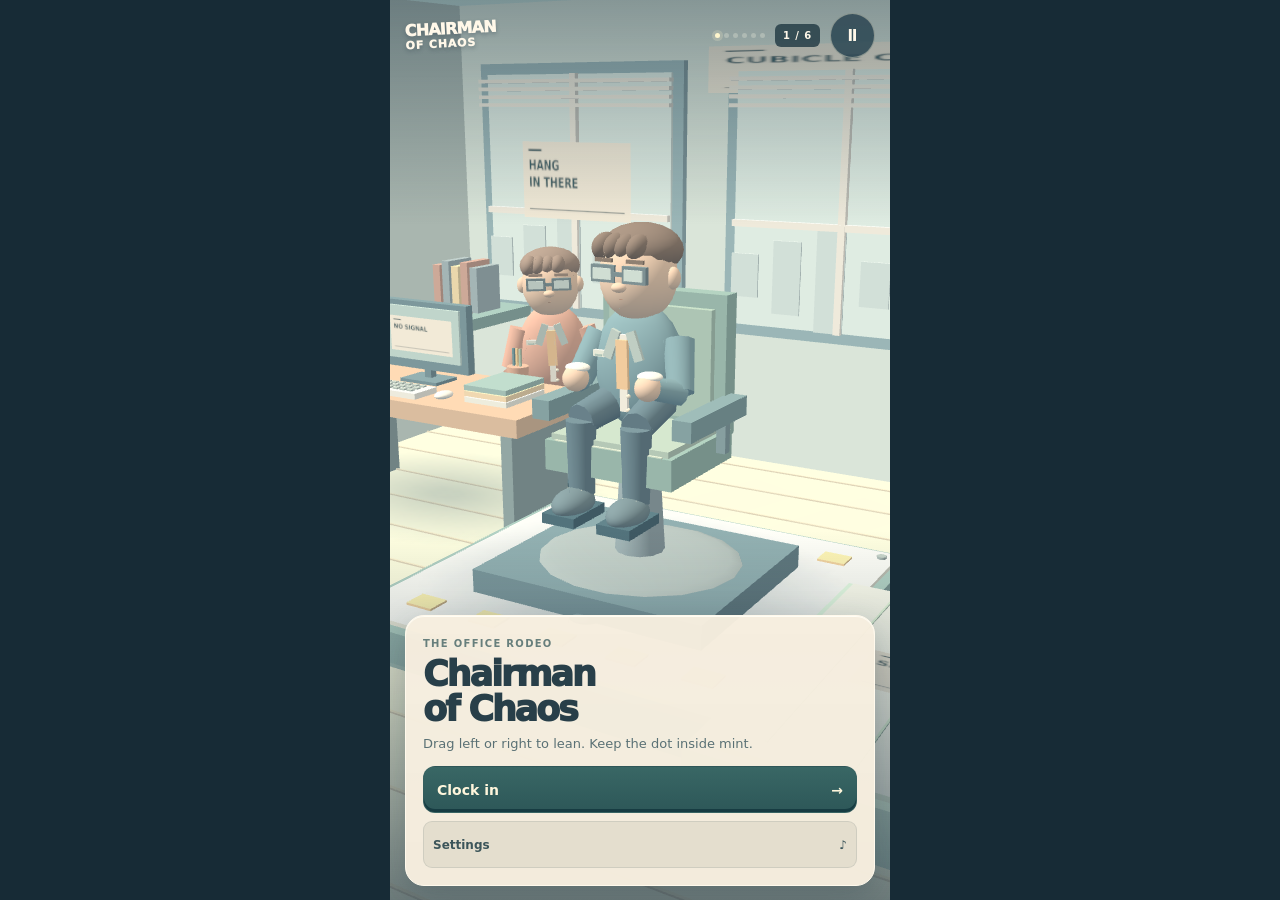
==== commit fd6b9fce: "Polish office rodeo controls, reactions, model detail and scene lighting" ====
--- a/index.html
+++ b/index.html
@@ -6,12 +6,15 @@
 #toast{position:absolute;top:23%;left:50%;transform:translateX(-50%) rotate(-3deg);z-index:3;white-space:nowrap;font-size:12px;font-weight:950;letter-spacing:.03em;color:#344650;background:#ffda8d;padding:9px 13px;border-radius:5px;border-left:4px solid #b67850;box-shadow:0 5px 15px #1d3f4a33;pointer-events:none}#toast:empty{display:none}.rotate{display:none}.rotate strong{font-size:17px}
 @media(max-width:350px),(max-height:650px){#panel{padding:12px}h1,h2{font-size:29px}p{margin:6px 0 10px}.primary,.secondary{min-height:44px}#pad{height:59px}#thumb{top:26px;height:24px}#pad span{top:5px;font-size:9px}}
 @media(orientation:landscape) and (max-height:540px){.rotate{display:grid;place-content:center;gap:8px;text-align:center;position:absolute;inset:0;z-index:6;background:#28434c;font-size:35px}}
+#acts{display:flex;gap:4px;margin-left:auto}#acts i{display:block;width:5px;height:5px;background:#e5e7d955;border-radius:50%}#acts i.seen{background:#d5e8bd}#acts i.current{background:#fff6cd;box-shadow:0 0 0 3px #fff4ce33}#chapter{margin-left:0}.brand{min-width:96px}#game:after{content:'';position:absolute;inset:0;pointer-events:none;box-shadow:inset 0 0 70px rgba(191,76,57,calc(var(--danger,0)*.35));z-index:1}#panel{border-radius:19px;box-shadow:0 10px 32px #23384644,inset 0 1px #fffdf4}.primary{background:linear-gradient(#396765,#2d5758);border-radius:12px;transition:transform .12s,filter .12s}.primary:active,.secondary:active{transform:translateY(2px);filter:brightness(1.09)}.receipt span{padding:8px 6px;font-size:9px}.receipt b{font-size:21px}.steer{gap:10px}.steer>button{border-radius:50%;width:58px;height:58px;flex:0 0 58px;box-shadow:0 4px 0 #19343c,0 5px 14px #1c374355;transition:background .12s,transform .12s,color .12s}.steer>button.suggested{background:#c5edcb;color:#294c50;border-color:#f6f7dc;box-shadow:0 4px 0 #6f9c84,0 0 20px #c7f0c033}.steer>button.pressed{transform:translateY(3px);box-shadow:0 1px 0 #19343c}#pad{height:67px;border-radius:40px;background:#294650e8}#thumb{box-shadow:0 3px 0 #82bba2,0 3px 9px #152c3d99}#cue{height:30px;font-size:11px;font-weight:950;letter-spacing:.1em;line-height:24px;text-shadow:0 2px 6px #16323c;color:#e7efd6}#cue[data-mode=correct]{color:#d1f5cc}#cue[data-mode=danger]{color:#ffcc9b}.balance{height:16px;width:76%;margin-bottom:17px;overflow:visible;background:#f1d7a7}.balance .green{background:#72c59c}.balance #dot{width:13px;height:25px;top:-5px;border-width:3px;box-shadow:0 2px 5px #27444d88}.streak{height:3px;width:30%;margin:12px auto 1px;background:#ffffff30;border-radius:4px;overflow:hidden}.streak i{display:block;height:100%;background:#e7c989}#toast{top:26%;font-size:11px;max-width:92%;white-space:normal;text-align:center}#hud strong{font-variant-numeric:tabular-nums}#hud>div:first-child{display:flex;justify-content:space-between;align-items:center}#hud small{max-width:65%}
+@media(max-width:350px),(max-height:650px){#acts{gap:3px}#acts i{width:4px;height:4px}.steer>button{width:48px;height:48px;flex-basis:48px}.steer{gap:7px}#pad{height:59px}.balance{margin-bottom:12px}#cue{height:24px;font-size:10px}.streak{margin-top:9px}}
+@media(prefers-reduced-motion:reduce){button{transition:none!important}}
 </style></head>
 <body><main id="game" aria-label="Chairman of Chaos"><div id="stage" aria-hidden="true"></div><div class="shade"></div>
-<header><div class="brand">CHAIRMAN<br><span>OF CHAOS</span></div><div id="chapter"></div><button id="menu" aria-label="Open settings">Ⅱ</button></header>
+<header><div class="brand">CHAIRMAN<br><span>OF CHAOS</span></div><div id="acts" aria-label="Shift progress"></div><div id="chapter"></div><button id="menu" aria-label="Open settings">Ⅱ</button></header>
 <div id="hud" hidden><div><small id="job"></small><strong id="time"></strong></div><div class="progress"><i id="progress"></i></div></div>
 <div id="toast" aria-live="polite"></div><section id="panel" aria-live="polite"></section>
-<div id="controls" hidden><div class="balance" aria-label="Balance meter"><span class="green"></span><i id="dot"></i></div><div class="steer"><button id="left" aria-label="Lean left">‹</button><div id="pad" role="slider" aria-label="Lean" aria-valuemin="-100" aria-valuemax="100" aria-valuenow="0" tabindex="0"><i id="thumb"></i><span>DRAG TO LEAN</span></div><button id="right" aria-label="Lean right">›</button></div><small>Keep the dot inside mint.</small></div>
+<div id="controls" hidden><div id="cue" aria-live="off">STAY CENTERED</div><div class="balance" aria-label="Balance meter"><span class="green"></span><i id="dot"></i></div><div class="steer"><button id="left" aria-label="Lean left">‹</button><div id="pad" role="slider" aria-label="Lean" aria-valuemin="-100" aria-valuemax="100" aria-valuenow="0" tabindex="0"><i id="thumb"></i><span>DRAG TO LEAN</span></div><button id="right" aria-label="Lean right">›</button></div><div class="streak"><i id="streak"></i></div></div>
 <div class="rotate">↻<strong>Turn your phone upright</strong></div></main><script>/**
  * @license
  * Copyright 2010-2022 Three.js Authors
@@ -36,7 +39,7 @@
  };
 }
 function newRound(index=0){
- return {index,phase:'ready',t:0,angle:0,velocity:0,input:0,danger:0,steady:0,result:null};
+ return {index,phase:'ready',t:0,angle:0,velocity:0,input:0,danger:0,steady:0,streak:0,bestStreak:0,recoveries:0,atRisk:false,result:null};
 }
 function restoreRound(value,progress){
  if(!value||!Number.isInteger(value.index)||value.index<0||value.index>progress.unlocked)return newRound(progress.unlocked);
@@ -44,12 +47,16 @@
  if(value.phase==='result'&&value.result&&typeof value.result.win==='boolean'&&Number.isFinite(value.result.steady)){
   round.phase='result';
   round.t=EPISODES[round.index].duration;
-  round.result={win:value.result.win,steady:clamp(value.result.steady,0,1),stars:clamp(Number(value.result.stars)||0,0,3)};
+  round.result={win:value.result.win,steady:clamp(value.result.steady,0,1),stars:clamp(Number(value.result.stars)||0,0,3),bestStreak:clamp(Number(value.result.bestStreak)||0,0,16),recoveries:clamp(Number(value.result.recoveries)||0,0,100)};
  }else if(value.phase==='ride'&&Number.isFinite(value.t)){
   round.phase='ready';
   round.t=clamp(value.t,0,EPISODES[round.index].duration-.01);
   round.angle=clamp(Number(value.angle)||0,-.8,.8);
   round.steady=clamp(Number(value.steady)||0,0,round.t);
+  round.streak=clamp(Number(value.streak)||0,0,round.t);
+  round.bestStreak=clamp(Number(value.bestStreak)||0,0,round.t);
+  round.recoveries=clamp(Number(value.recoveries)||0,0,100);
+  round.atRisk=value.atRisk===true;
  }
  return round;
 }
@@ -69,13 +76,16 @@
   const acceleration=disturbance(round)+round.angle*.46+round.input*2.4-round.velocity*1.5;
   round.velocity=clamp(round.velocity+acceleration*dt,-2,2);
   round.angle+=round.velocity*dt;
-  if(Math.abs(round.angle)<.31)round.steady+=dt;
+  if(Math.abs(round.angle)<.31){round.steady+=dt;round.streak+=dt;round.bestStreak=Math.max(round.bestStreak,round.streak)}
+  else round.streak=0;
+  if(Math.abs(round.angle)>.63)round.atRisk=true;
+  if(round.atRisk&&Math.abs(round.angle)<.23&&Math.abs(round.velocity)<.5){round.atRisk=false;round.recoveries++}
   if(Math.abs(round.angle)>.88)round.danger+=dt;
   else round.danger=Math.max(0,round.danger-dt*1.3);
   const win=round.t>=EPISODES[round.index].duration;
   if(win||round.danger>.54){
    const steady=clamp(round.steady/Math.max(.01,round.t),0,1);
-   round.result={win,steady,stars:win?(steady>.78?3:steady>.48?2:1):0};
+   round.result={win,steady,stars:win?(steady>.78?3:steady>.48?2:1):0,bestStreak:round.bestStreak,recoveries:round.recoveries};
    round.phase=win?'celebrate':'tumble';
    round.effect=0;
    round.input=0;
@@ -93,6 +103,10 @@
  progress.unlocked=Math.max(progress.unlocked,Math.min(EPISODES.length-1,round.index+1));
 }
 function neutralize(round){round.input=0}
+function balanceCue(round){
+ const predicted=round.angle+round.velocity*.48;
+ return {direction:Math.abs(predicted)>.20?(predicted>0?-1:1):0,danger:clamp((Math.abs(round.angle)-.48)/.42,0,1),tier:Math.min(3,Math.floor((round.streak||0)/1.8))};
+}
 function saveRound(round){
  if(round.phase==='tumble'||round.phase==='celebrate')return {...round,phase:'result',input:0};
  return {...round,input:0};
@@ -116,6 +130,7 @@
   this.materials=new Map();
   this.boxGeo=new T.BoxGeometry();
   this.sphereGeo=new T.SphereGeometry(1,18,12);
+  this.elapsed=0;
   this.resize();
   new ResizeObserver(()=>this.resize()).observe(element);
  }
@@ -160,6 +175,16 @@
   object.position.set(x,y,z);
   parent.add(object);
   return object;
+ }
+ shadow(parent,x,z,w,d,y=.02){
+  if(!this.shadowMat){
+   const c=document.createElement('canvas');c.width=c.height=64;
+   const b=c.getContext('2d'),g=b.createRadialGradient(32,32,3,32,32,31);
+   g.addColorStop(0,'rgba(31,52,57,.34)');g.addColorStop(.55,'rgba(31,52,57,.15)');g.addColorStop(1,'rgba(31,52,57,0)');
+   b.fillStyle=g;b.fillRect(0,0,64,64);
+   this.shadowMat=new T.MeshBasicMaterial({map:new T.CanvasTexture(c),transparent:true,depthWrite:false});
+  }
+  const mesh=new T.Mesh(new T.PlaneGeometry(w,d),this.shadowMat);mesh.rotation.x=-Math.PI/2;mesh.position.set(x,y,z);parent.add(mesh);return mesh;
  }
  print(parent,x,y,z,w,h,words,color=0x345b61,paper=0xf2ead7){
   const c=document.createElement('canvas');c.width=512;c.height=256;
@@ -179,7 +204,8 @@
    const geometries=new Set();
    this.world.traverse(object=>{
     if(object.isMesh&&object.geometry!==this.boxGeo&&object.geometry!==this.sphereGeo)geometries.add(object.geometry);
-    if(object.material?.map){object.material.map.dispose();object.material.dispose()}
+    if(object.material?.map&&object.material!==this.shadowMat){object.material.map.dispose();object.material.dispose()}
+    if(object.userData.temporaryMaterial)object.material.dispose();
    });
    geometries.forEach(geometry=>geometry.dispose());
    this.scene.remove(this.world);
@@ -198,6 +224,12 @@
   for(let z=-3.4;z<4.8;z+=.58)this.box(w,0,.006,z,11.8,.012,.018,room===0?0xc4b38f:0x9dabb0);
   this.box(w,0,.12,0,2.9,.24,2.8,palette.trim);
   this.box(w,0,.254,0,2.75,.03,2.64,0xe5e5d0);
+  this.shadow(w,0,.10,3.0,2.8,.278);
+  this.shadow(w,-2.75,-1.31,3.2,2.4);
+  this.shadow(w,3.4,-2.9,1.6,1.3);
+  for(const side of [-1,1])for(const z of [-1.20,1.20]){
+   this.mesh(w,new T.CylinderGeometry(.035,.035,.018,10),0x6b8284,side*1.28,.28,z);
+  }
   for(let i=-2;i<=2;i++){
    this.box(w,i*.50,.277,1.01,.20,.016,.16,0xeeb268);
    this.box(w,i*.50,.277,-1.01,.20,.016,.16,0xeeb268);
@@ -213,7 +245,19 @@
    this.box(w,x,2.49,-3.53,.066,2.28,.066,0xe5ded1);
    this.box(w,x,2.30,-3.52,2.12,.061,.055,0xe5ded1);
    for(let j=0;j<5;j++)this.box(w,x-.94+j*.42,1.82,-3.55,.27,.40+(j%3)*.27,.027,room===2?0x526786:0xabcacb);
-  }
+   for(let j=0;j<4;j++)this.box(w,x,3.56-j*.075,-3.49,2.19,.035,.08,0xe5ded1);
+  }
+  for(let i=0;i<3;i++){
+   const light=new T.Mesh(new T.PlaneGeometry(.58,5.3),new T.MeshBasicMaterial({color:room===2?0xb1cce4:0xfff0be,transparent:true,opacity:.13,depthWrite:false}));
+   light.rotation.set(-Math.PI/2,0,-.36);light.position.set(-1.2+i*1.03,.027,-.48);light.userData.temporaryMaterial=true;w.add(light);
+  }
+  const clock=this.group(w,1.48,3.43,-3.48);
+  const rim=this.mesh(clock,new T.CylinderGeometry(.23,.23,.06,32),0x54747b);rim.rotation.x=Math.PI/2;
+  const face=this.mesh(clock,new T.CylinderGeometry(.20,.20,.065,32),0xf0ead7);face.rotation.x=Math.PI/2;
+  this.box(clock,0,.06,.041,.016,.13,.018,0x3d5b63);
+  this.clockHand=this.box(clock,.062,0,.043,.14,.014,.018,0xbc7557);
+  this.box(w,-3.65,1.31,-2.82,.76,.11,1.10,palette.trim);
+  for(let i=0;i<5;i++)this.box(w,-3.88+i*.115,1.60,-2.82,.085,.44+(i%2)*.09,.36,[0xa16b5d,0x637d88,0xdbb77a][i%3]);
   this.print(w,-2.73,2.62,-3.43,1.25,.74,room===0?'HANG|IN THERE':room===1?'WORLD’S OKAYEST|COFFEE':'WORK HARD.|WOBBLE HARD.');
   this.print(w,.15,3.64,-3.56,3.02,.40,room===0?'CUBICLE COUNTY':room===1?'BREAKROOM RODEO':'THE BOARD ROOM');
   this.desk(w,-2.75,-1.31,room);
@@ -224,9 +268,11 @@
   this.oval(dispenser,0,1.53,0,.28,.41,.26,0x6dabb9);
   this.box(dispenser,0,.90,.31,.37,.38,.040,0x355f6e);
   this.box(dispenser,-.10,.87,.36,.06,.08,.04,0xe97862);
+  this.coworkers=[];
   for(const [x,z,c,hair] of [[-2.14,-2.14,0xc37862,0x604c42],[2.08,-2.44,0x5c7795,0x3c3641],[3.28,1.86,0xc29761,0x6c4939]]){
    const person=this.person(c,hair,false);
    person.position.set(x,0,z);person.rotation.y=x<0?.55:-.63;w.add(person);
+   this.coworkers.push(person);this.shadow(w,x,z,.93,.76);
   }
   this.base=this.group(w);
   this.box(this.base,0,.36,0,1.68,.16,1.46,0x355562);
@@ -238,6 +284,7 @@
   this.hero=this.person(0x426b79,0x493a32,true);
   this.mount.add(this.hero);
   this.hero.position.set(0,this.seatOffset,0);
+  this.heroShadow=this.shadow(w,0,.10,1.24,1.0,.283);
   this.feet=this.hero.userData.feet;
   this.papers=[];
   for(let i=0;i<18;i++){
@@ -257,6 +304,12 @@
   this.box(d,-.27,1.00,-.14,.41,.046,.28,0x365562);
   for(let i=0;i<3;i++)this.box(d,.78,1.05+i*.05,.14,.42,.043,.53,[0xe3e5d6,0xe8b981,0x628d88][i]);
   this.box(d,-.35,1.02,.32,.88,.05,.28,0xe0e0d4);
+  for(let row=0;row<3;row++)for(let col=0;col<10;col++)this.box(d,-.72+col*.078,1.05,.23+row*.078,.052,.015,.044,0x7e9690);
+  this.oval(d,.30,1.04,.34,.065,.032,.096,0xe7e5d9);
+  this.mesh(d,new T.CylinderGeometry(.095,.078,.20,12),0xc17b60,.64,1.11,-.24);
+  for(let i=0;i<3;i++)this.box(d,.60+i*.034,1.25,-.24,.018,.22,.018,[0x315863,0xd9a45d,0x739479][i]);
+  this.mesh(d,new T.CylinderGeometry(.09,.08,.17,16),0xf0d3a0,-.95,1.08,.35);
+  this.mesh(d,new T.CylinderGeometry(.077,.077,.01,16),0x765a46,-.95,1.17,.35);
  }
  plant(w,x,z,scale){
   const p=this.group(w,x,0,z);
@@ -276,29 +329,45 @@
   this.oval(torso,0,.20,0,.31,.41,.205,shirt);
   this.box(torso,0,.19,.192,.052,.49,.028,0xe9e4d3);
   const tie=this.box(torso,0,.25,.215,.081,.31,.026,0xe9a465);tie.rotation.z=.025;
+  const lapels=[];
+  for(const side of [-1,1]){
+   const lapel=this.box(torso,side*.083,.37,.203,.063,.19,.025,0x8ba7a1);lapel.rotation.z=side*.35;lapels.push(lapel);
+  }
+  for(let i=0;i<2;i++)this.oval(torso,.038,.05-i*.09,.208,.015,.015,.012,0xd8c9aa);
+  this.box(torso,-.18,.30,.191,.085,.041,.027,0xd6decb);
+  this.box(torso,-.18,.29,.207,.052,.012,.008,0x7a9a91);
   this.oval(torso,0,.78,.02,.251,.284,.238,skin);
   this.oval(torso,0,.939,-.028,.265,.162,.24,hair);
+  for(let i=0;i<4;i++){const lock=this.oval(torso,-.17+i*.081,.962,.136,.070,.087,.109,hair);lock.rotation.z=-.26}
+  const arms=[],brows=[];
   for(const side of [-1,1]){
    this.oval(torso,side*.244,.78,.02,.049,.070,.053,skin);
    this.box(torso,side*.11,.813,.247,.166,.105,.036,0x374d56);
    this.box(torso,side*.11,.813,.269,.128,.068,.014,0xa8c5c0);
    const shoulder=vec(side*.28,.39,0),elbow=vec(side*.37,seated?.10:.04,seated?.14:.03),hand=vec(side*.26,seated?.16:-.14,seated?.35:.10);
-   this.link(torso,shoulder,elbow,.102,shirt);
-   this.link(torso,elbow,hand,.082,shirt);
-   this.oval(torso,...hand.toArray(),.084,.083,.087,skin);
+   const arm=this.group(torso,...shoulder.toArray());
+   this.link(arm,vec(0,0,0),elbow.clone().sub(shoulder),.102,shirt);
+   this.link(arm,elbow.clone().sub(shoulder),hand.clone().sub(shoulder),.082,shirt);
+   this.oval(arm,...hand.clone().sub(shoulder).toArray(),.084,.083,.087,skin);
+   this.oval(arm,...hand.clone().sub(shoulder).add(vec(0,.065,-.025)).toArray(),.082,.029,.074,0xe8e5d5);
+   arms.push(arm);
+   brows.push(this.box(torso,side*.11,.893,.245,.118,.023,.020,hair));
   }
   this.box(torso,0,.813,.248,.081,.027,.036,0x374d56);
   this.oval(torso,0,.733,.251,.050,.031,.050,skin);
-  this.oval(torso,0,.659,.209,.050,.011,.022,0x89533f);
+  const mouth=this.oval(torso,0,.659,.209,.050,.011,.022,0x89533f);
   const feet=[];
   for(const side of [-1,1]){
    const hip=vec(side*.146,seated?.70:.85,0);
    const knee=vec(side*.20,seated?.63:.45,seated?.39:.02);
    const ankle=vec(side*.20,.15,seated?.39:.04);
    this.link(p,hip,knee,.119,navy);this.link(p,knee,ankle,.100,navy);
-   feet.push(this.box(p,side*.20,.101,seated?.49:.11,.235,.18,.36,0x253d48));
-  }
-  p.userData={torso,feet};
+   this.box(p,side*.20,.045,seated?.49:.11,.235,.065,.36,0x172e3b);
+   feet.push(this.oval(p,side*.20,.11,seated?.49:.11,.118,.095,.181,0x314955));
+   for(let j=0;j<2;j++)this.box(p,side*.20,.19-j*.016,seated?.47-j*.038:.09-j*.038,.106,.012,.013,0x718785);
+  }
+  const jacket=[];torso.traverse(object=>{if(object.isMesh&&object.material.color.getHex()===shirt)jacket.push(object)});
+  p.userData={torso,feet,arms,brows,tie,mouth,jacket};
   return p;
  }
  buildMount(p,type){
@@ -310,6 +379,8 @@
    this.box(p,0,.15,.01,.85,.10,.76,gold?0x8b627b:0x7a9c8a);
    this.box(p,0,.59,-.37,.92,.93,.14,gold?0xb38958:green);
    this.box(p,0,.60,-.276,.76,.72,.06,gold?0x8b627b:0x6f9786);
+   for(const side of [-1,1])for(let j=0;j<2;j++)this.oval(p,side*.18,.47+j*.24,-.235,.025,.025,.011,gold?0xd2b07a:0x93b0a0);
+   this.box(p,0,.154,.402,.78,.024,.016,gold?0xd1b78a:0xa6bda3);
    for(const side of [-1,1]){
     this.box(p,side*.51,.34,0,.13,.13,.77,gold?0xc99e5f:0x3f626b);
     this.box(p,side*.51,.21,-.18,.065,.29,.065,0x405e68);
@@ -356,7 +427,9 @@
   }
  }
  render(round,reward,reduced,dt){
-  if(this.index!==round.index)this.room(round.index);
+  const changed=this.index!==round.index;
+  if(changed){this.room(round.index);this.lastRecovery=round.recoveries||0;this.recoveryFlash=0}
+  this.elapsed=(this.elapsed||0)+dt;
   const preview=round.phase==='ready',playing=round.phase==='ride';
   const t=round.t,tilt=clamp(round.angle,-1.2,1.2);
   const buck=reduced?0:Math.sin(t*6.3+round.index)*.050;
@@ -376,13 +449,32 @@
    const e=round.phase==='result'?2.1:round.effect;
    this.hero.position.y=this.seatOffset+(reduced?0:Math.abs(Math.sin(e*6.5))*.14*Math.max(0,1-e/2.1));
   }
-  this.hero.userData.torso.children.forEach(object=>{
-   if(object.isMesh&&object.material.color.getHex()===0x426b79&&reward)object.material=this.mat(reward==='aurora'?0x7364a0:0xc48e58);
+  this.hero.userData.jacket.forEach(object=>object.material=this.mat(reward==='ember'?0xc48e58:reward==='aurora'?0x7364a0:0x426b79));
+  const panic=playing?clamp((Math.abs(tilt)-.35)*2,0,1):0;
+  const won=round.phase==='celebrate';
+  this.hero.userData.brows.forEach((b,i)=>b.rotation.z=(i?1:-1)*panic*.33);
+  this.hero.userData.mouth.scale.y=.011*(1+panic*2.4);
+  this.hero.userData.tie.rotation.x=reduced?0:(playing?Math.sin(t*9)*.12+panic*.4:0);
+  this.hero.userData.arms.forEach((arm,i)=>{
+   const sign=i?1:-1;
+   arm.rotation.z=reduced?0:sign*(panic*.70+(won?Math.sin(Math.min(round.effect,1)*Math.PI)*.86:0));
+   arm.rotation.x=playing&&!reduced?Math.sin(t*5+i)*.07:0;
   });
+  this.coworkers.forEach((person,i)=>{
+   const react=round.phase==='celebrate'||round.phase==='tumble';
+   person.userData.torso.rotation.z=reduced?0:Math.sin(this.elapsed*1.5+i*2)*.025;
+   person.userData.arms.forEach((arm,j)=>{
+    arm.rotation.z=reduced?0:(j?1:-1)*(react?.7+Math.sin(this.elapsed*9+i)*.16:Math.sin(this.elapsed*1.3+i)*.045);
+   });
+  });
+  this.clockHand.rotation.z=-this.elapsed*.08;
+  if((round.recoveries||0)>this.lastRecovery)this.recoveryFlash=.8;
+  this.lastRecovery=round.recoveries||0;this.recoveryFlash=Math.max(0,this.recoveryFlash-dt);
   this.features.forEach((object,i)=>{
    if(EPISODES[round.index].mount==='printer')object.position.z=.60+(playing&&!reduced?Math.sin(t*8)*.11:0);
    if(EPISODES[round.index].mount==='mug')object.scale.y=reduced?1:1+Math.sin(t*4+i)*.23;
    if(EPISODES[round.index].mount==='plant')object.rotation.z=(reduced?0:Math.sin(t*4+i)*.14);
+   if(EPISODES[round.index].mount==='disco')object.material=this.mat([0xe49b8c,0xcab87c,0x7bb4ae,0x9d8cbe][(i+(reduced?0:Math.floor(this.elapsed*3)))%4]);
   });
   this.world.updateMatrixWorld(true);
   if(round.phase==='tumble'||round.phase==='result'&&round.result&&!round.result.win){
@@ -390,18 +482,28 @@
    const lift=Math.max(0,this.matTop-bounds.min.y);
    this.hero.position.y+=lift;
   }
+  this.heroShadow.position.x=this.hero.position.x;
+  this.heroShadow.position.z=.10+this.hero.position.z;
+  this.heroShadow.position.y=this.hero.position.x>1?this.matTop+.005:.283;
   this.papers.forEach((paper,i)=>{
-   const animate=round.phase==='tumble'||round.phase==='celebrate',e=round.effect||0;
+   const rescue=this.recoveryFlash>0;
+   const animate=round.phase==='tumble'||round.phase==='celebrate'||rescue,e=rescue?.8-this.recoveryFlash:round.effect||0;
    paper.visible=animate&&!reduced;
    if(paper.visible){
-    const u=clamp(e/1.9,0,1),a=i*2.399;
+    const u=clamp(e/(rescue?.8:1.9),0,1),a=i*2.399;
     paper.position.set(Math.cos(a)*(u*2.0),.43+Math.sin(u*Math.PI)*(1.4+i%3*.35),Math.sin(a)*u*1.5);
     paper.rotation.set(i+e*3,a,e*5);
    }
   });
-  const cameraTarget=preview?vec(3.55,3.35,6.15):vec(3.30,3.03,6.28);
-  this.camera.position.copy(cameraTarget);
-  this.camera.lookAt(preview?vec(0,1.19,0):vec(.10,1.23,.08));
+  const fall=round.phase==='tumble'||round.phase==='result'&&round.result&&!round.result.win;
+  const cameraTarget=preview?vec(3.55,3.35,6.15):fall?vec(3.9,3.5,6.75):vec(3.30,3.03,6.28);
+  if(!reduced)cameraTarget.x+=Math.sin(this.elapsed*.32)*.13;
+  if(changed||!this.camera.position.length())this.camera.position.copy(cameraTarget);
+  else this.camera.position.lerp(cameraTarget,reduced?1:1-Math.exp(-dt*3));
+  const look=fall?vec(.72,1.0,.17):preview?vec(0,1.19,0):vec(.10,1.23,.08);
+  if(changed||!this.lookTarget)this.lookTarget=look;
+  else this.lookTarget.lerp(look,reduced?1:1-Math.exp(-dt*4));
+  this.camera.lookAt(this.lookTarget);
   this.renderer.render(this.scene,this.camera);
  }
 }
@@ -529,7 +631,7 @@
 let progress=profile(valid(disk)?disk.profile:undefined);
 let round=restoreRound(valid(disk)?disk.round:null,progress);
 let home=true,paused=false,settings=false,dirty=false,view,audio,music;
-let last=0,checkpoint=0,toastUntil=0,pointer=null,keyboard=0,held=0,support={};
+let last=0,checkpoint=0,toastUntil=0,pointer=null,keyboard=0,held=0,targetInput=0,support={},seenTier=0,seenRecovery=0;
 function snapshot(){return {game:'chairman-of-chaos',v:1,profile:progress,round:saveRound(round)}}
 const host=new ChairHost(window,{
  status(value){support=value;if(settings)drawPanel()},
@@ -578,6 +680,7 @@
 function drawPanel(){
  const e=EPISODES[round.index];
  $('chapter').textContent=(round.index+1)+' / '+EPISODES.length;
+ $('acts').innerHTML=EPISODES.map((act,i)=>'<i class="'+(i===round.index?'current':i<=progress.unlocked?'seen':'')+'" aria-label="Shift '+(i+1)+'"></i>').join('');
  $('menu').setAttribute('aria-label',round.phase==='ride'&&!home?'Pause':'Open settings');
  $('hud').hidden=home||round.phase==='ready'||round.phase==='result'||settings;
  $('controls').hidden=home||paused||settings||round.phase!=='ride';
@@ -595,19 +698,19 @@
    button(round.phase==='result'?'Continue the chaos':round.t?'Resume shift':'Clock in','enter')+
    '<div class="row">'+button('Settings','settings','secondary','♪')+'</div>';
  }else if(round.phase==='ready'){
-  html='<small>Shift '+(round.index+1)+' / 6</small><h2>'+e.name+'</h2><p>Stay balanced for '+e.duration+' seconds. Drag against the wobble.</p>'+button(round.t?'Resume rodeo':'Take a seat','start');
+  html='<small>Shift '+(round.index+1)+' / 6 · '+e.duration+' seconds</small><h2>'+e.name+'</h2><p>Follow the arrow. Lean against the wobble.</p>'+button(round.t?'Resume rodeo':'Take a seat','start');
  }else if(round.phase==='result'){
   const last=round.index===EPISODES.length-1;
   html='<small>SHIFT '+(round.index+1)+' COMPLETE</small><h2>'+(last?'Clocking out.':round.result.win?'Still employed.':'Unexpected promotion.')+'</h2>'+
    '<div class="stars" aria-label="'+round.result.stars+' stars">'+'★'.repeat(round.result.stars)+'☆'.repeat(3-round.result.stars)+'</div>'+
-   '<p>'+e.quip+'</p><div class="receipt"><span>STEADY<b>'+Math.round(round.result.steady*100)+'%</b></span><span>BEST<b>'+progress.best[round.index]+' / 3</b></span></div>'+
+   '<p>'+e.quip+'</p><div class="receipt"><span>STEADY<b>'+Math.round(round.result.steady*100)+'%</b></span><span>BEST STREAK<b>'+Number(round.result.bestStreak||0).toFixed(1)+' s</b></span><span>BEST<b>'+progress.best[round.index]+' / 3</b></span></div>'+
    button(last?'New shift':'Next questionable seat',last?'restart':'next')+
    '<div class="row">'+button('Retry','retry','secondary','↻')+button('Settings','settings','secondary','♪')+'</div>';
  }
  $('panel').innerHTML=html;
 }
 function release(){
- pointer=null;held=0;keyboard=0;neutralize(round);
+ pointer=null;held=0;keyboard=0;targetInput=0;neutralize(round);
 }
 function freeze(){
  release();music?.update(false);
@@ -624,7 +727,9 @@
  if(id==='resume'){settings=false;paused=false;drawPanel();return}
  if(id==='enter'){home=false;drawPanel();return}
  if(id==='start'&&begin(round)){
-  host.connect();host.start();save();sound([330,440]);home=false;drawPanel();return;
+  seenTier=balanceCue(round).tier;seenRecovery=round.recoveries||0;
+  const jingles=[[330,440],[740,440,740],[220,330,440],[390,520,650],[330,415,495,660],[440,660,550,880]];
+  host.connect();host.start();save();sound(jingles[round.index],round.index===1?'square':'triangle');home=false;drawPanel();return;
  }
  if(round.phase!=='result')return;
  if(id==='next'&&round.index<EPISODES.length-1)round=newRound(round.index+1);
@@ -640,7 +745,7 @@
 const pad=$('pad');
 function inputAt(event){
  const rect=pad.getBoundingClientRect();
- round.input=clamp((event.clientX-rect.left)/rect.width*2-1);
+ targetInput=clamp((event.clientX-rect.left)/rect.width*2-1);
 }
 pad.addEventListener('pointerdown',event=>{
  if(round.phase!=='ride'||paused)return;
@@ -651,13 +756,13 @@
 for(const [id,direction] of [['left',-1],['right',1]]){
  $(id).addEventListener('pointerdown',event=>{
   if(round.phase!=='ride'||paused)return;
-  unlock();held=direction*.66;round.input=held;$(id).setPointerCapture(event.pointerId);
+  unlock();held=direction*.66;targetInput=held;$(id).setPointerCapture(event.pointerId);
  });
  for(const eventName of ['pointerup','pointercancel','lostpointercapture'])$(id).addEventListener(eventName,release);
 }
 window.addEventListener('keydown',event=>{
  if(event.repeat||!['ArrowLeft','ArrowRight','a','d'].includes(event.key)||round.phase!=='ride'||paused)return;
- event.preventDefault();unlock();keyboard=event.key==='ArrowLeft'||event.key==='a'?-.66:.66;round.input=keyboard;
+ event.preventDefault();unlock();keyboard=event.key==='ArrowLeft'||event.key==='a'?-.66:.66;targetInput=keyboard;
 });
 window.addEventListener('keyup',event=>{if(['ArrowLeft','ArrowRight','a','d'].includes(event.key))release()});
 document.addEventListener('visibilitychange',()=>{if(document.hidden)freeze()});
@@ -671,8 +776,15 @@
  music?.update(progress.music&&!paused&&!settings&&!home&&round.phase==='ride');
  if(toastUntil&&now>toastUntil){$('toast').textContent='';toastUntil=0}
  if(!home&&!paused&&!settings){
-  if(held||keyboard)round.input=held||keyboard;
+  if(held||keyboard)targetInput=held||keyboard;
+  if(round.phase==='ride')round.input+=(targetInput-round.input)*(1-Math.exp(-dt*18));
   const e=tick(round,dt);
+  const cue=balanceCue(round);
+  if(round.phase==='ride'){
+   if(cue.tier>seenTier){sound([460+cue.tier*90,680+cue.tier*70]);toast(['','NICE & STEADY','SMOOTH OPERATOR','UNSHAKEABLE'][cue.tier]);}
+   if(round.recoveries>seenRecovery){toast('SAVED IT!');sound([340,570,760]);navigator.vibrate?.(12)}
+   seenTier=cue.tier;seenRecovery=round.recoveries;
+  }
   if(e==='finish'){
    settle(round,progress);host.end();release();save();music?.update(false);drawPanel();
    toast(round.result.win?'EMPLOYEE OF THE MINUTE':EPISODES[round.index].quip);
@@ -688,6 +800,15 @@
  $('dot').style.left=(50+clamp(round.angle)*45)+'%';
  $('dot').style.background=Math.abs(round.angle)>.70?'#c96c59':'#334c56';
  $('thumb').style.left=(50+round.input*34)+'%';
+ const cue=balanceCue(round);
+ $('game').style.setProperty('--danger',cue.danger.toFixed(2));
+ $('left').classList.toggle('suggested',cue.direction===-1);
+ $('right').classList.toggle('suggested',cue.direction===1);
+ $('left').classList.toggle('pressed',round.input<-.15);
+ $('right').classList.toggle('pressed',round.input>.15);
+ $('cue').textContent=cue.direction<0?'‹ LEAN LEFT':cue.direction>0?'LEAN RIGHT ›':cue.tier?'STEADY ×'+cue.tier:'STAY CENTERED';
+ $('cue').dataset.mode=cue.danger>.4?'danger':cue.direction?'correct':'steady';
+ $('streak').style.width=clamp((round.streak||0)/5.4,0,1)*100+'%';
  pad.setAttribute('aria-valuenow',Math.round(round.input*100));
  const outfit=progress.ember?'ember':progress.aurora?'aurora':null;
  view.render(round,outfit,reduced.matches,paused?0:dt);
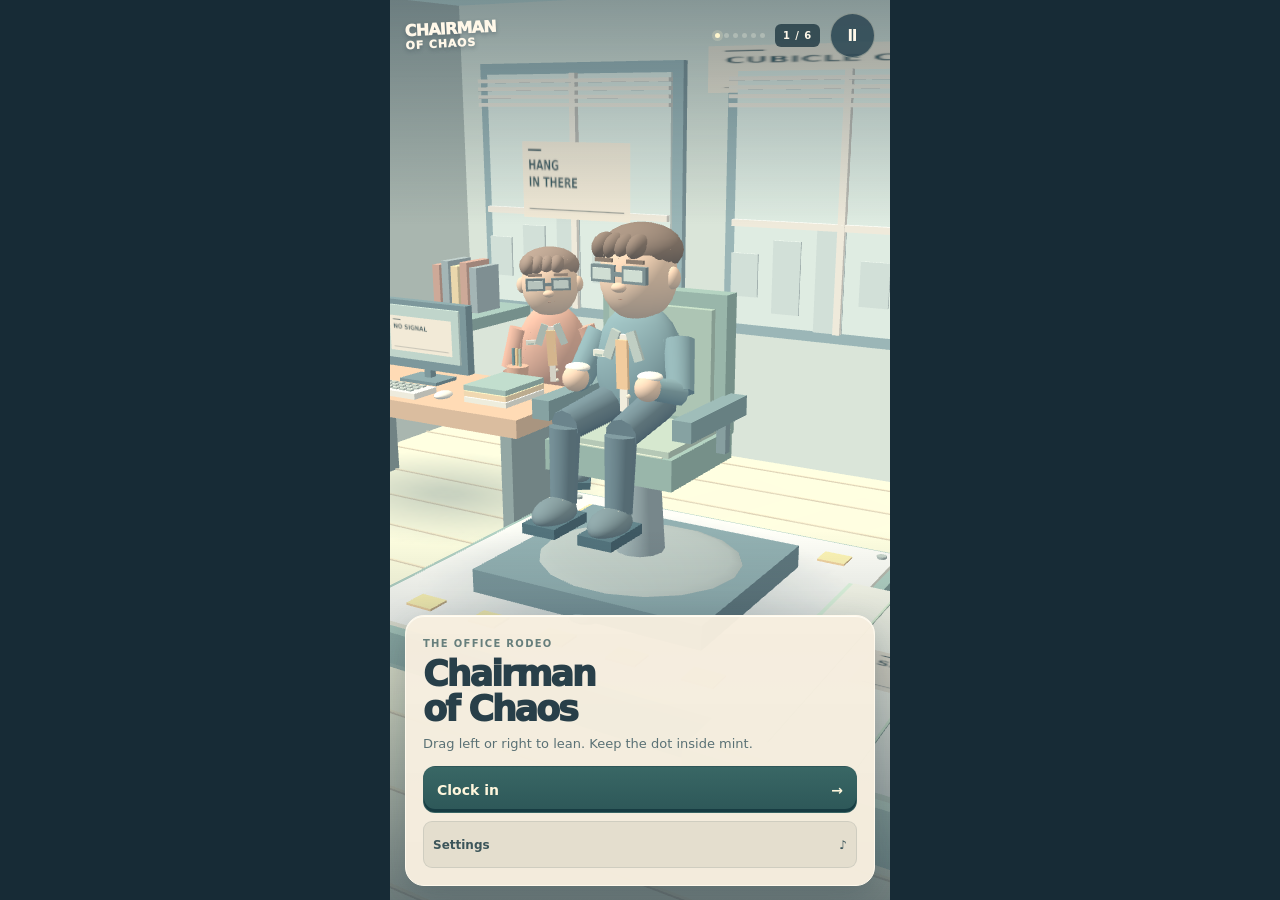
==== commit 9fd4eb53: "Fix per-mount leg and foot clearance and safe ejection paths" ====
--- a/index.html
+++ b/index.html
@@ -280,8 +280,8 @@
   this.mesh(this.base,new T.CylinderGeometry(.13,.17,.67,12),0x536d79,0,.79,0);
   this.mount=this.group(w,0,1.14,0);
   this.buildMount(this.mount,EPISODES[index].mount);
-  this.seatOffset=({chair:.20,printer:.336,mug:.43,plant:.45,throne:.20,disco:.335})[EPISODES[index].mount]-.51;
-  this.hero=this.person(0x426b79,0x493a32,true);
+  this.seatOffset=({chair:.20,printer:.336,mug:.43,plant:.45,throne:.20,disco:.49})[EPISODES[index].mount]-.51;
+  this.hero=this.person(0x426b79,0x493a32,true,EPISODES[index].mount);
   this.mount.add(this.hero);
   this.hero.position.set(0,this.seatOffset,0);
   this.heroShadow=this.shadow(w,0,.10,1.24,1.0,.283);
@@ -323,7 +323,7 @@
   }
   p.scale.setScalar(scale);
  }
- person(shirt,hair,seated){
+ person(shirt,hair,seated,mount='chair'){
   const p=new T.Group(),skin=0xd5a280,navy=0x2a4352;
   const torso=this.group(p,0,seated?.72:1.05,0);
   this.oval(torso,0,.20,0,.31,.41,.205,shirt);
@@ -356,18 +356,21 @@
   this.box(torso,0,.813,.248,.081,.027,.036,0x374d56);
   this.oval(torso,0,.733,.251,.050,.031,.050,skin);
   const mouth=this.oval(torso,0,.659,.209,.050,.011,.022,0x89533f);
-  const feet=[];
+  const feet=[],legMeshes=[];
+  // Feet stay outside each actual mount envelope. Counterlean is above the hips.
+  const [kneeZ,ankleZ]=({chair:[.57,.60],throne:[.57,.60],printer:[.62,.65],mug:[.72,.76],plant:[.74,.78],disco:[.60,.85]})[mount];
   for(const side of [-1,1]){
    const hip=vec(side*.146,seated?.70:.85,0);
-   const knee=vec(side*.20,seated?.63:.45,seated?.39:.02);
-   const ankle=vec(side*.20,.15,seated?.39:.04);
-   this.link(p,hip,knee,.119,navy);this.link(p,knee,ankle,.100,navy);
-   this.box(p,side*.20,.045,seated?.49:.11,.235,.065,.36,0x172e3b);
-   feet.push(this.oval(p,side*.20,.11,seated?.49:.11,.118,.095,.181,0x314955));
-   for(let j=0;j<2;j++)this.box(p,side*.20,.19-j*.016,seated?.47-j*.038:.09-j*.038,.106,.012,.013,0x718785);
+   const knee=vec(side*.20,seated?.63:.45,seated?kneeZ:.02);
+   const ankle=vec(side*.20,.15,seated?ankleZ:.04);
+   legMeshes.push(this.link(p,hip,knee,.119,navy),this.link(p,knee,ankle,.100,navy));
+   const shoe=this.group(p,side*.20,0,seated?ankleZ+.10:.11);
+   legMeshes.push(this.box(shoe,0,.045,0,.235,.065,.36,0x172e3b));
+   const foot=this.oval(shoe,0,.11,0,.118,.095,.181,0x314955);feet.push(foot);legMeshes.push(foot);
+   for(let j=0;j<2;j++)legMeshes.push(this.box(shoe,0,.19-j*.016,-.02-j*.038,.106,.012,.013,0x718785));
   }
   const jacket=[];torso.traverse(object=>{if(object.isMesh&&object.material.color.getHex()===shirt)jacket.push(object)});
-  p.userData={torso,feet,arms,brows,tie,mouth,jacket};
+  p.userData={torso,feet,arms,brows,tie,mouth,jacket,legMeshes};
   return p;
  }
  buildMount(p,type){
@@ -395,9 +398,10 @@
    this.box(p,0,.04,0,1.07,.42,.92,0xe2e5d9);
    this.box(p,0,.271,-.09,1.02,.075,.69,0x374e5a);
    this.box(p,0,.316,-.10,.87,.04,.52,0xb1cebe);
-   this.box(p,0,.03,.472,.73,.115,.03,0x334e5a);
-   this.box(p,0,-.03,.63,.72,.045,.32,0x6e898a);
-   this.features.push(this.box(p,0,.03,.60,.60,.014,.23,0xf8f2dc));
+   // Side output keeps the sheet and tray out of the rider's footwell.
+   this.box(p,-.546,.03,0,.03,.115,.73,0x334e5a);
+   this.box(p,-.69,-.03,0,.32,.045,.72,0x6e898a);
+   this.features.push(this.box(p,-.68,.03,0,.23,.014,.60,0xf8f2dc));
    for(let i=0;i<3;i++)this.oval(p,.40,.12+i*.072,.481,.021,.021,.010,[0x8ed8a9,0xeac06a,0xe38468][i]);
   }else if(type==='mug'){
    this.mesh(p,new T.CylinderGeometry(.57,.49,.67,20),0xe8b467,0,.05,0);
@@ -411,6 +415,7 @@
    this.mesh(p,new T.CylinderGeometry(.55,.55,.025,10),0x555c43,0,.391,0);
    this.box(p,0,.42,0,.64,.06,.56,0xc3b18b);
    for(let i=0;i<6;i++){
+    if(i===0)continue; // An open front channel for both legs.
     const a=i*Math.PI/3;
     const leaf=this.oval(p,Math.sin(a)*.63,.52,Math.cos(a)*.63,.15,.40,.10,0x5b9979);
     leaf.rotation.set(.52*Math.sin(a),a,.52*Math.cos(a));this.features.push(leaf);
@@ -422,8 +427,9 @@
     const a=i*Math.PI/6;
     this.features.push(this.box(p,Math.sin(a)*.62,.14,Math.cos(a)*.62,.18,.065,.18,colors[i%4]));
    }
-   this.box(p,0,.24,0,.65,.19,.61,0x95bdab);
-   this.box(p,0,.60,-.37,.69,.69,.13,0x69888f);
+   this.box(p,0,.29,0,.27,.31,.26,0x69888f);
+   this.box(p,0,.40,0,.65,.18,.61,0x95bdab);
+   this.box(p,0,.75,-.37,.69,.69,.13,0x69888f);
   }
  }
  render(round,reward,reduced,dt){
@@ -436,13 +442,15 @@
   this.mount.rotation.set(playing?buck:0,playing?Math.sin(t*1.2)*.12:0,playing?-tilt*.65:0);
   this.mount.position.y=1.14+(playing?Math.abs(buck)*.35:0);
   this.hero.position.set(0,this.seatOffset,0);
-  this.hero.rotation.set(0,0,playing?-round.input*.17:0);
-  this.hero.userData.torso.rotation.z=playing?-round.input*.16:0;
+  this.hero.rotation.set(0,0,0);
+  this.hero.userData.torso.rotation.z=playing?-round.input*.28:0;
   if(round.phase==='tumble'||round.phase==='result'&&round.result&&!round.result.win){
    const u=round.phase==='result'?1:clamp(round.effect/1.3,0,1);
+   const travel=clamp((u-.18)/.82,0,1),flight=travel*travel*(3-2*travel);
    this.mount.rotation.z=(1-u)*-tilt*.65;
-   this.hero.position.set(2.27*u,this.seatOffset+Math.sin(u*Math.PI)*1.24-u*.51,.65*u);
-   this.hero.rotation.set(-.30*u,0,-u*1.15);
+   // Clear the seat and foliage vertically before rotating toward the soft mat.
+   this.hero.position.set(2.27*flight,this.seatOffset+Math.sin(u*Math.PI)*1.65-u*.51,.65*flight);
+   this.hero.rotation.set(-.30*flight,0,-flight*1.15);
    this.hero.userData.torso.rotation.z=0;
   }
   if(round.phase==='celebrate'||round.phase==='result'&&round.result?.win){
@@ -471,7 +479,7 @@
   if((round.recoveries||0)>this.lastRecovery)this.recoveryFlash=.8;
   this.lastRecovery=round.recoveries||0;this.recoveryFlash=Math.max(0,this.recoveryFlash-dt);
   this.features.forEach((object,i)=>{
-   if(EPISODES[round.index].mount==='printer')object.position.z=.60+(playing&&!reduced?Math.sin(t*8)*.11:0);
+   if(EPISODES[round.index].mount==='printer')object.position.x=-.68+(playing&&!reduced?Math.sin(t*8)*.11:0);
    if(EPISODES[round.index].mount==='mug')object.scale.y=reduced?1:1+Math.sin(t*4+i)*.23;
    if(EPISODES[round.index].mount==='plant')object.rotation.z=(reduced?0:Math.sin(t*4+i)*.14);
    if(EPISODES[round.index].mount==='disco')object.material=this.mat([0xe49b8c,0xcab87c,0x7bb4ae,0x9d8cbe][(i+(reduced?0:Math.floor(this.elapsed*3)))%4]);
